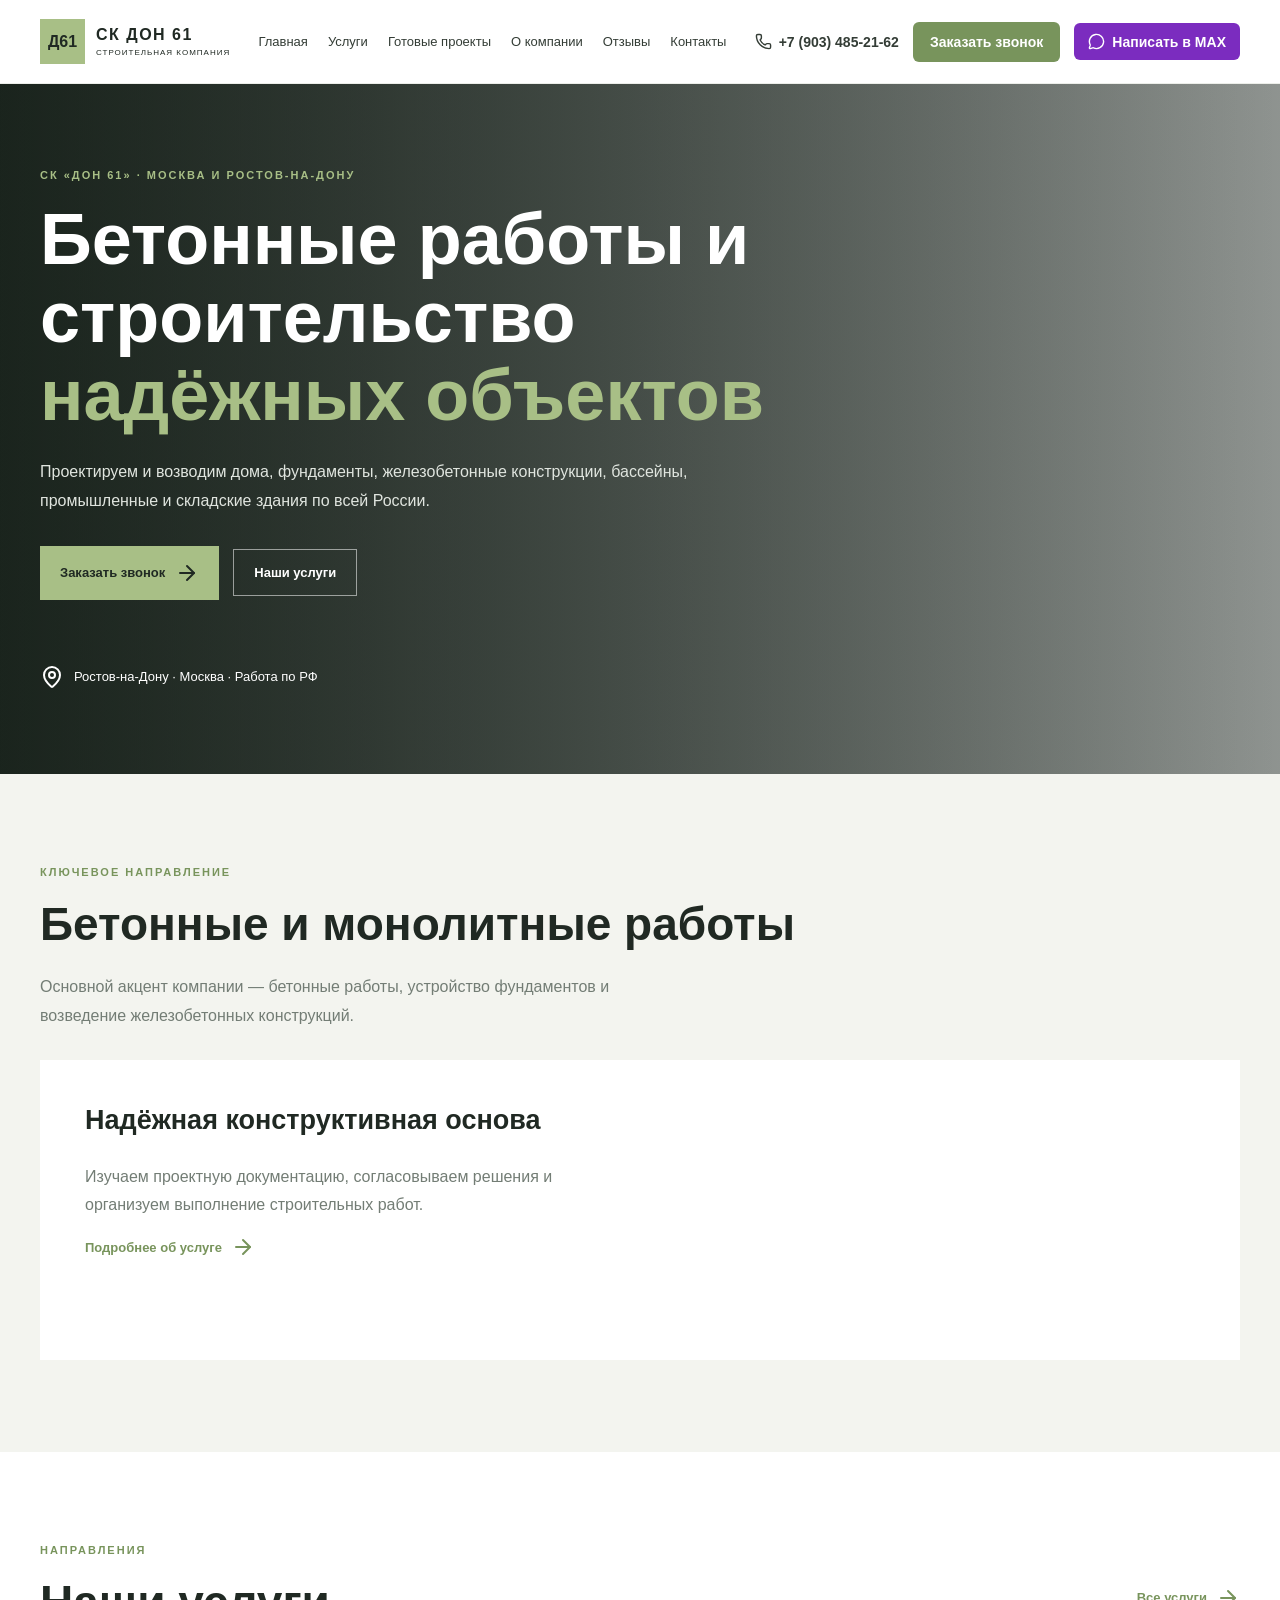
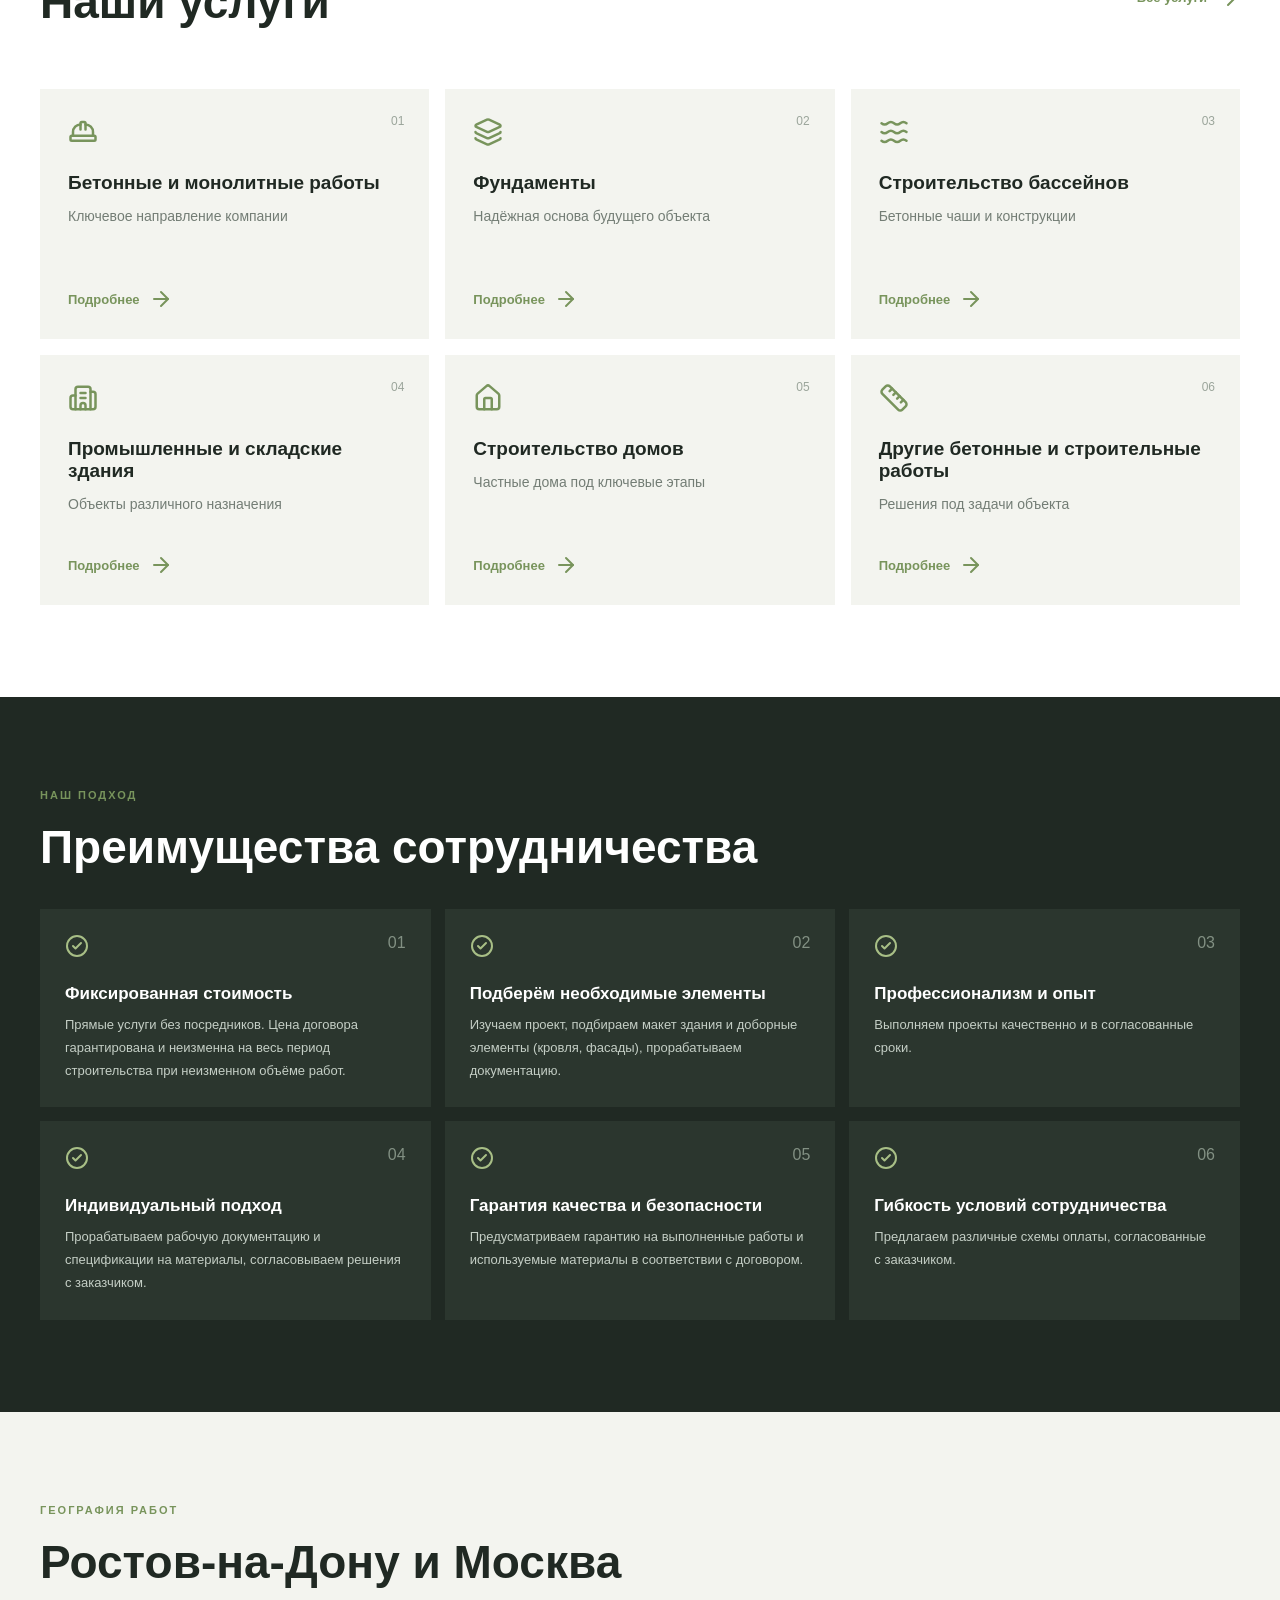
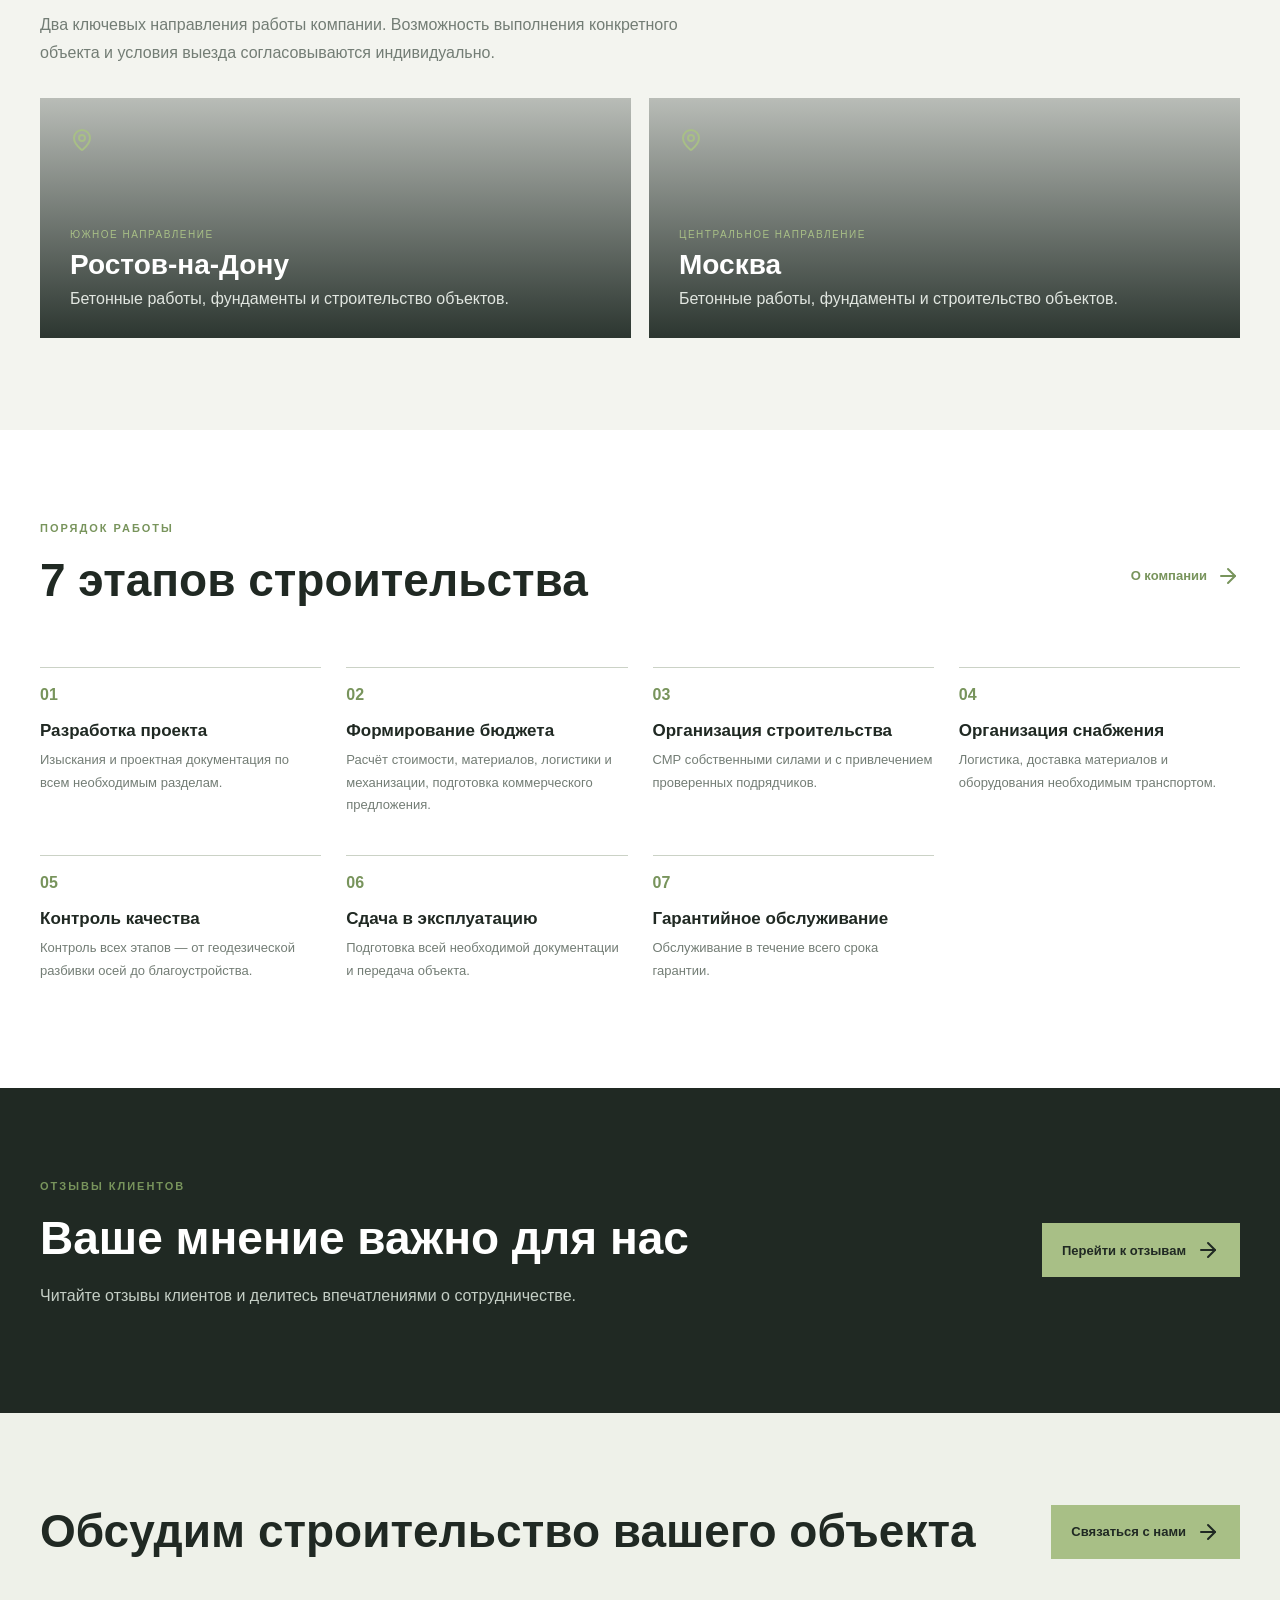
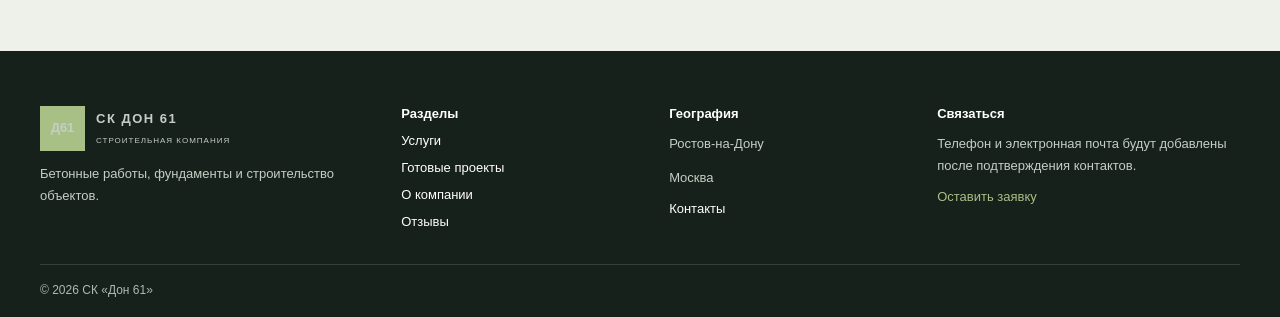
==== index.html @ b5d12e60 "index.html Commit changes" ====
<!DOCTYPE html><html lang="ru"><head><meta charSet="utf-8"/><meta name="viewport" content="width=device-width, initial-scale=1"/><link rel="stylesheet" href="/_next/static/chunks/1ob4vys-8_jrk.css" data-precedence="next"/><link rel="preload" as="script" fetchPriority="low" href="/_next/static/chunks/1x6obpmlu1_c2.js"/><script src="/_next/static/chunks/2r4s4h5xul1n-.js" async=""></script><script src="/_next/static/chunks/3wbm-994r45kr.js" async=""></script><script src="/_next/static/chunks/1kb4dcqdypxx7.js" async=""></script><script src="/_next/static/chunks/turbopack-3-ry682tkyiqk.js" async=""></script><script src="/_next/static/chunks/1j1d3-lr4b68n.js" async=""></script><script src="/_next/static/chunks/3-zj1wxy3ab3z.js" async=""></script><title>СК Дон 61 — бетонные и строительные работы</title><meta name="description" content="Бетонные и монолитные работы, фундаменты, бассейны, дома, промышленные и складские здания. Ростов-на-Дону и Москва."/><link rel="icon" href="/favicon.ico?favicon.117ezoe8m31dk.ico" sizes="48x48" type="image/x-icon"/><script src="/_next/static/chunks/0cz1d0mv5g_q7.js" noModule=""></script></head><body><div hidden=""><!--$--><!--/$--></div><header class="site-header"><div class="container header-inner"><a class="brand" href="/"><span class="brand-mark">Д61</span><span><b>СК ДОН 61</b><small>СТРОИТЕЛЬНАЯ КОМПАНИЯ</small></span></a><nav class="desktop-nav"><a href="/">Главная</a><a href="/services/">Услуги</a><a href="/portfolio/">Готовые проекты</a><a href="/about/">О компании</a><a href="/reviews/">Отзывы</a><a href="/contacts/">Контакты</a></nav><div class="header-actions"><a class="header-phone" href="tel:+79034852162"><svg xmlns="http://www.w3.org/2000/svg" width="17" height="17" viewBox="0 0 24 24" fill="none" stroke="currentColor" stroke-width="2" stroke-linecap="round" stroke-linejoin="round" class="lucide lucide-phone" aria-hidden="true"><path d="M13.832 16.568a1 1 0 0 0 1.213-.303l.355-.465A2 2 0 0 1 17 15h3a2 2 0 0 1 2 2v3a2 2 0 0 1-2 2A18 18 0 0 1 2 4a2 2 0 0 1 2-2h3a2 2 0 0 1 2 2v3a2 2 0 0 1-.8 1.6l-.468.351a1 1 0 0 0-.292 1.233 14 14 0 0 0 6.392 6.384"></path></svg>+7 (903) 485-21-62</a><button class="header-cta">Заказать звонок</button><a class="header-max" href="https://max.ru/" target="_blank" rel="noopener noreferrer"><svg xmlns="http://www.w3.org/2000/svg" width="17" height="17" viewBox="0 0 24 24" fill="none" stroke="currentColor" stroke-width="2" stroke-linecap="round" stroke-linejoin="round" class="lucide lucide-message-circle" aria-hidden="true"><path d="M2.992 16.342a2 2 0 0 1 .094 1.167l-1.065 3.29a1 1 0 0 0 1.236 1.168l3.413-.998a2 2 0 0 1 1.099.092 10 10 0 1 0-4.777-4.719"></path></svg>Написать в MAX</a></div><button class="mobile-toggle" aria-label="Меню"><svg xmlns="http://www.w3.org/2000/svg" width="24" height="24" viewBox="0 0 24 24" fill="none" stroke="currentColor" stroke-width="2" stroke-linecap="round" stroke-linejoin="round" class="lucide lucide-menu" aria-hidden="true"><path d="M4 5h16"></path><path d="M4 12h16"></path><path d="M4 19h16"></path></svg></button></div></header><main><section class="hero"><div class="hero-overlay"></div><div class="container hero-content"><span class="hero-kicker">СК «ДОН 61» · МОСКВА И РОСТОВ-НА-ДОНУ</span><h1>Бетонные работы и строительство <em>надёжных объектов</em></h1><p>Проектируем и возводим дома, фундаменты, железобетонные конструкции, бассейны, промышленные и складские здания по всей России.</p><div class="hero-actions"><a class="button button-primary" href="/contacts/">Заказать звонок <svg xmlns="http://www.w3.org/2000/svg" width="24" height="24" viewBox="0 0 24 24" fill="none" stroke="currentColor" stroke-width="2" stroke-linecap="round" stroke-linejoin="round" class="lucide lucide-arrow-right" aria-hidden="true"><path d="M5 12h14"></path><path d="m12 5 7 7-7 7"></path></svg></a><a class="button button-outline" href="/services/">Наши услуги</a></div><div class="hero-location"><svg xmlns="http://www.w3.org/2000/svg" width="24" height="24" viewBox="0 0 24 24" fill="none" stroke="currentColor" stroke-width="2" stroke-linecap="round" stroke-linejoin="round" class="lucide lucide-map-pin" aria-hidden="true"><path d="M20 10c0 4.993-5.539 10.193-7.399 11.799a1 1 0 0 1-1.202 0C9.539 20.193 4 14.993 4 10a8 8 0 0 1 16 0"></path><circle cx="12" cy="10" r="3"></circle></svg> Ростов-на-Дону · Москва · Работа по РФ</div></div></section><section class="section section-light"><div class="container"><span class="eyebrow">КЛЮЧЕВОЕ НАПРАВЛЕНИЕ</span><h2>Бетонные и монолитные работы</h2><p class="section-lead">Основной акцент компании — бетонные работы, устройство фундаментов и возведение железобетонных конструкций.</p><div class="feature-band"><div><h3>Надёжная конструктивная основа</h3><p>Изучаем проектную документацию, согласовываем решения и организуем выполнение строительных работ.</p><a class="text-link" href="/services/concrete/">Подробнее об услуге <svg xmlns="http://www.w3.org/2000/svg" width="24" height="24" viewBox="0 0 24 24" fill="none" stroke="currentColor" stroke-width="2" stroke-linecap="round" stroke-linejoin="round" class="lucide lucide-arrow-right" aria-hidden="true"><path d="M5 12h14"></path><path d="m12 5 7 7-7 7"></path></svg></a></div><div class="feature-photo" role="img" aria-label="Строительные бетонные работы"></div></div></div></section><section class="section"><div class="container"><div class="section-heading"><div><span class="eyebrow">НАПРАВЛЕНИЯ</span><h2>Наши услуги</h2></div><a class="text-link" href="/services/">Все услуги <svg xmlns="http://www.w3.org/2000/svg" width="24" height="24" viewBox="0 0 24 24" fill="none" stroke="currentColor" stroke-width="2" stroke-linecap="round" stroke-linejoin="round" class="lucide lucide-arrow-right" aria-hidden="true"><path d="M5 12h14"></path><path d="m12 5 7 7-7 7"></path></svg></a></div><div class="service-grid"><a class="service-tile" href="/services/concrete/"><span class="tile-index">0<!-- -->1</span><svg xmlns="http://www.w3.org/2000/svg" width="24" height="24" viewBox="0 0 24 24" fill="none" stroke="currentColor" stroke-width="2" stroke-linecap="round" stroke-linejoin="round" class="lucide lucide-hard-hat" aria-hidden="true"><path d="M10 10V5a1 1 0 0 1 1-1h2a1 1 0 0 1 1 1v5"></path><path d="M14 6a6 6 0 0 1 6 6v3"></path><path d="M4 15v-3a6 6 0 0 1 6-6"></path><rect x="2" y="15" width="20" height="4" rx="1"></rect></svg><h3>Бетонные и монолитные работы</h3><p>Ключевое направление компании</p><span class="tile-link">Подробнее <svg xmlns="http://www.w3.org/2000/svg" width="24" height="24" viewBox="0 0 24 24" fill="none" stroke="currentColor" stroke-width="2" stroke-linecap="round" stroke-linejoin="round" class="lucide lucide-arrow-right" aria-hidden="true"><path d="M5 12h14"></path><path d="m12 5 7 7-7 7"></path></svg></span></a><a class="service-tile" href="/services/foundations/"><span class="tile-index">0<!-- -->2</span><svg xmlns="http://www.w3.org/2000/svg" width="24" height="24" viewBox="0 0 24 24" fill="none" stroke="currentColor" stroke-width="2" stroke-linecap="round" stroke-linejoin="round" class="lucide lucide-layers lucide-layers-3" aria-hidden="true"><path d="M12.83 2.18a2 2 0 0 0-1.66 0L2.6 6.08a1 1 0 0 0 0 1.83l8.58 3.91a2 2 0 0 0 1.66 0l8.58-3.9a1 1 0 0 0 0-1.83z"></path><path d="M2 12a1 1 0 0 0 .58.91l8.6 3.91a2 2 0 0 0 1.65 0l8.58-3.9A1 1 0 0 0 22 12"></path><path d="M2 17a1 1 0 0 0 .58.91l8.6 3.91a2 2 0 0 0 1.65 0l8.58-3.9A1 1 0 0 0 22 17"></path></svg><h3>Фундаменты</h3><p>Надёжная основа будущего объекта</p><span class="tile-link">Подробнее <svg xmlns="http://www.w3.org/2000/svg" width="24" height="24" viewBox="0 0 24 24" fill="none" stroke="currentColor" stroke-width="2" stroke-linecap="round" stroke-linejoin="round" class="lucide lucide-arrow-right" aria-hidden="true"><path d="M5 12h14"></path><path d="m12 5 7 7-7 7"></path></svg></span></a><a class="service-tile" href="/services/pools/"><span class="tile-index">0<!-- -->3</span><svg xmlns="http://www.w3.org/2000/svg" width="24" height="24" viewBox="0 0 24 24" fill="none" stroke="currentColor" stroke-width="2" stroke-linecap="round" stroke-linejoin="round" class="lucide lucide-waves-horizontal lucide-waves" aria-hidden="true"><path d="M2 12q2.5 2 5 0t5 0 5 0 5 0"></path><path d="M2 19q2.5 2 5 0t5 0 5 0 5 0"></path><path d="M2 5q2.5 2 5 0t5 0 5 0 5 0"></path></svg><h3>Строительство бассейнов</h3><p>Бетонные чаши и конструкции</p><span class="tile-link">Подробнее <svg xmlns="http://www.w3.org/2000/svg" width="24" height="24" viewBox="0 0 24 24" fill="none" stroke="currentColor" stroke-width="2" stroke-linecap="round" stroke-linejoin="round" class="lucide lucide-arrow-right" aria-hidden="true"><path d="M5 12h14"></path><path d="m12 5 7 7-7 7"></path></svg></span></a><a class="service-tile" href="/services/industrial/"><span class="tile-index">0<!-- -->4</span><svg xmlns="http://www.w3.org/2000/svg" width="24" height="24" viewBox="0 0 24 24" fill="none" stroke="currentColor" stroke-width="2" stroke-linecap="round" stroke-linejoin="round" class="lucide lucide-building-complex lucide-building-2" aria-hidden="true"><path d="M10 12h4"></path><path d="M10 8h4"></path><path d="M14 21v-3a2 2 0 0 0-4 0v3"></path><path d="M6 10H4a2 2 0 0 0-2 2v7a2 2 0 0 0 2 2h16a2 2 0 0 0 2-2V9a2 2 0 0 0-2-2h-2"></path><path d="M6 21V5a2 2 0 0 1 2-2h8a2 2 0 0 1 2 2v16"></path></svg><h3>Промышленные и складские здания</h3><p>Объекты различного назначения</p><span class="tile-link">Подробнее <svg xmlns="http://www.w3.org/2000/svg" width="24" height="24" viewBox="0 0 24 24" fill="none" stroke="currentColor" stroke-width="2" stroke-linecap="round" stroke-linejoin="round" class="lucide lucide-arrow-right" aria-hidden="true"><path d="M5 12h14"></path><path d="m12 5 7 7-7 7"></path></svg></span></a><a class="service-tile" href="/services/houses/"><span class="tile-index">0<!-- -->5</span><svg xmlns="http://www.w3.org/2000/svg" width="24" height="24" viewBox="0 0 24 24" fill="none" stroke="currentColor" stroke-width="2" stroke-linecap="round" stroke-linejoin="round" class="lucide lucide-house lucide-home" aria-hidden="true"><path d="M15 21v-8a1 1 0 0 0-1-1h-4a1 1 0 0 0-1 1v8"></path><path d="M3 10a2 2 0 0 1 .709-1.528l7-6a2 2 0 0 1 2.582 0l7 6A2 2 0 0 1 21 10v9a2 2 0 0 1-2 2H5a2 2 0 0 1-2-2z"></path></svg><h3>Строительство домов</h3><p>Частные дома под ключевые этапы</p><span class="tile-link">Подробнее <svg xmlns="http://www.w3.org/2000/svg" width="24" height="24" viewBox="0 0 24 24" fill="none" stroke="currentColor" stroke-width="2" stroke-linecap="round" stroke-linejoin="round" class="lucide lucide-arrow-right" aria-hidden="true"><path d="M5 12h14"></path><path d="m12 5 7 7-7 7"></path></svg></span></a><a class="service-tile" href="/services/other/"><span class="tile-index">0<!-- -->6</span><svg xmlns="http://www.w3.org/2000/svg" width="24" height="24" viewBox="0 0 24 24" fill="none" stroke="currentColor" stroke-width="2" stroke-linecap="round" stroke-linejoin="round" class="lucide lucide-ruler" aria-hidden="true"><path d="M21.3 15.3a2.4 2.4 0 0 1 0 3.4l-2.6 2.6a2.4 2.4 0 0 1-3.4 0L2.7 8.7a2.41 2.41 0 0 1 0-3.4l2.6-2.6a2.41 2.41 0 0 1 3.4 0Z"></path><path d="m14.5 12.5 2-2"></path><path d="m11.5 9.5 2-2"></path><path d="m8.5 6.5 2-2"></path><path d="m17.5 15.5 2-2"></path></svg><h3>Другие бетонные и строительные работы</h3><p>Решения под задачи объекта</p><span class="tile-link">Подробнее <svg xmlns="http://www.w3.org/2000/svg" width="24" height="24" viewBox="0 0 24 24" fill="none" stroke="currentColor" stroke-width="2" stroke-linecap="round" stroke-linejoin="round" class="lucide lucide-arrow-right" aria-hidden="true"><path d="M5 12h14"></path><path d="m12 5 7 7-7 7"></path></svg></span></a></div></div></section><section class="section section-dark"><div class="container"><span class="eyebrow">НАШ ПОДХОД</span><h2>Преимущества сотрудничества</h2><div class="advantage-grid"><article class="advantage"><svg xmlns="http://www.w3.org/2000/svg" width="24" height="24" viewBox="0 0 24 24" fill="none" stroke="currentColor" stroke-width="2" stroke-linecap="round" stroke-linejoin="round" class="lucide lucide-circle-check lucide-check-circle-2" aria-hidden="true"><circle cx="12" cy="12" r="10"></circle><path d="m16 9-5.5 5.5L8 12"></path></svg><span>0<!-- -->1</span><h3>Фиксированная стоимость</h3><p>Прямые услуги без посредников. Цена договора гарантирована и неизменна на весь период строительства при неизменном объёме работ.</p></article><article class="advantage"><svg xmlns="http://www.w3.org/2000/svg" width="24" height="24" viewBox="0 0 24 24" fill="none" stroke="currentColor" stroke-width="2" stroke-linecap="round" stroke-linejoin="round" class="lucide lucide-circle-check lucide-check-circle-2" aria-hidden="true"><circle cx="12" cy="12" r="10"></circle><path d="m16 9-5.5 5.5L8 12"></path></svg><span>0<!-- -->2</span><h3>Подберём необходимые элементы</h3><p>Изучаем проект, подбираем макет здания и доборные элементы (кровля, фасады), прорабатываем документацию.</p></article><article class="advantage"><svg xmlns="http://www.w3.org/2000/svg" width="24" height="24" viewBox="0 0 24 24" fill="none" stroke="currentColor" stroke-width="2" stroke-linecap="round" stroke-linejoin="round" class="lucide lucide-circle-check lucide-check-circle-2" aria-hidden="true"><circle cx="12" cy="12" r="10"></circle><path d="m16 9-5.5 5.5L8 12"></path></svg><span>0<!-- -->3</span><h3>Профессионализм и опыт</h3><p>Выполняем проекты качественно и в согласованные сроки.</p></article><article class="advantage"><svg xmlns="http://www.w3.org/2000/svg" width="24" height="24" viewBox="0 0 24 24" fill="none" stroke="currentColor" stroke-width="2" stroke-linecap="round" stroke-linejoin="round" class="lucide lucide-circle-check lucide-check-circle-2" aria-hidden="true"><circle cx="12" cy="12" r="10"></circle><path d="m16 9-5.5 5.5L8 12"></path></svg><span>0<!-- -->4</span><h3>Индивидуальный подход</h3><p>Прорабатываем рабочую документацию и спецификации на материалы, согласовываем решения с заказчиком.</p></article><article class="advantage"><svg xmlns="http://www.w3.org/2000/svg" width="24" height="24" viewBox="0 0 24 24" fill="none" stroke="currentColor" stroke-width="2" stroke-linecap="round" stroke-linejoin="round" class="lucide lucide-circle-check lucide-check-circle-2" aria-hidden="true"><circle cx="12" cy="12" r="10"></circle><path d="m16 9-5.5 5.5L8 12"></path></svg><span>0<!-- -->5</span><h3>Гарантия качества и безопасности</h3><p>Предусматриваем гарантию на выполненные работы и используемые материалы в соответствии с договором.</p></article><article class="advantage"><svg xmlns="http://www.w3.org/2000/svg" width="24" height="24" viewBox="0 0 24 24" fill="none" stroke="currentColor" stroke-width="2" stroke-linecap="round" stroke-linejoin="round" class="lucide lucide-circle-check lucide-check-circle-2" aria-hidden="true"><circle cx="12" cy="12" r="10"></circle><path d="m16 9-5.5 5.5L8 12"></path></svg><span>0<!-- -->6</span><h3>Гибкость условий сотрудничества</h3><p>Предлагаем различные схемы оплаты, согласованные с заказчиком.</p></article></div></div></section><section class="section section-light"><div class="container"><span class="eyebrow">ГЕОГРАФИЯ РАБОТ</span><h2>Ростов-на-Дону и Москва</h2><p class="section-lead">Два ключевых направления работы компании. Возможность выполнения конкретного объекта и условия выезда согласовываются индивидуально.</p><div class="city-grid"><article class="city-panel city-rostov"><svg xmlns="http://www.w3.org/2000/svg" width="24" height="24" viewBox="0 0 24 24" fill="none" stroke="currentColor" stroke-width="2" stroke-linecap="round" stroke-linejoin="round" class="lucide lucide-map-pin" aria-hidden="true"><path d="M20 10c0 4.993-5.539 10.193-7.399 11.799a1 1 0 0 1-1.202 0C9.539 20.193 4 14.993 4 10a8 8 0 0 1 16 0"></path><circle cx="12" cy="10" r="3"></circle></svg><span>ЮЖНОЕ НАПРАВЛЕНИЕ</span><h3>Ростов-на-Дону</h3><p>Бетонные работы, фундаменты и строительство объектов.</p></article><article class="city-panel city-moscow"><svg xmlns="http://www.w3.org/2000/svg" width="24" height="24" viewBox="0 0 24 24" fill="none" stroke="currentColor" stroke-width="2" stroke-linecap="round" stroke-linejoin="round" class="lucide lucide-map-pin" aria-hidden="true"><path d="M20 10c0 4.993-5.539 10.193-7.399 11.799a1 1 0 0 1-1.202 0C9.539 20.193 4 14.993 4 10a8 8 0 0 1 16 0"></path><circle cx="12" cy="10" r="3"></circle></svg><span>ЦЕНТРАЛЬНОЕ НАПРАВЛЕНИЕ</span><h3>Москва</h3><p>Бетонные работы, фундаменты и строительство объектов.</p></article></div></div></section><section class="section"><div class="container"><div class="section-heading"><div><span class="eyebrow">ПОРЯДОК РАБОТЫ</span><h2>7 этапов строительства</h2></div><a class="text-link" href="/about/">О компании <svg xmlns="http://www.w3.org/2000/svg" width="24" height="24" viewBox="0 0 24 24" fill="none" stroke="currentColor" stroke-width="2" stroke-linecap="round" stroke-linejoin="round" class="lucide lucide-arrow-right" aria-hidden="true"><path d="M5 12h14"></path><path d="m12 5 7 7-7 7"></path></svg></a></div><div class="stage-grid"><article class="stage"><span>01</span><h3>Разработка проекта</h3><p>Изыскания и проектная документация по всем необходимым разделам.</p></article><article class="stage"><span>02</span><h3>Формирование бюджета</h3><p>Расчёт стоимости, материалов, логистики и механизации, подготовка коммерческого предложения.</p></article><article class="stage"><span>03</span><h3>Организация строительства</h3><p>СМР собственными силами и с привлечением проверенных подрядчиков.</p></article><article class="stage"><span>04</span><h3>Организация снабжения</h3><p>Логистика, доставка материалов и оборудования необходимым транспортом.</p></article><article class="stage"><span>05</span><h3>Контроль качества</h3><p>Контроль всех этапов — от геодезической разбивки осей до благоустройства.</p></article><article class="stage"><span>06</span><h3>Сдача в эксплуатацию</h3><p>Подготовка всей необходимой документации и передача объекта.</p></article><article class="stage"><span>07</span><h3>Гарантийное обслуживание</h3><p>Обслуживание в течение всего срока гарантии.</p></article></div></div></section><section class="section section-dark"><div class="container review-callout"><div><span class="eyebrow">ОТЗЫВЫ КЛИЕНТОВ</span><h2>Ваше мнение важно для нас</h2><p>Читайте отзывы клиентов и делитесь впечатлениями о сотрудничестве.</p></div><a class="button button-primary" href="/reviews/">Перейти к отзывам <svg xmlns="http://www.w3.org/2000/svg" width="24" height="24" viewBox="0 0 24 24" fill="none" stroke="currentColor" stroke-width="2" stroke-linecap="round" stroke-linejoin="round" class="lucide lucide-arrow-right" aria-hidden="true"><path d="M5 12h14"></path><path d="m12 5 7 7-7 7"></path></svg></a></div></section><section class="section contact-strip"><div class="container contact-strip-inner"><h2>Обсудим строительство вашего объекта</h2><a class="button button-primary" href="/contacts/">Связаться с нами <svg xmlns="http://www.w3.org/2000/svg" width="24" height="24" viewBox="0 0 24 24" fill="none" stroke="currentColor" stroke-width="2" stroke-linecap="round" stroke-linejoin="round" class="lucide lucide-arrow-right" aria-hidden="true"><path d="M5 12h14"></path><path d="m12 5 7 7-7 7"></path></svg></a></div></section><!--$--><!--/$--></main><footer class="site-footer"><div class="container footer-grid"><div><a class="brand footer-brand" href="/"><span class="brand-mark">Д61</span><span><b>СК ДОН 61</b><small>СТРОИТЕЛЬНАЯ КОМПАНИЯ</small></span></a><p>Бетонные работы, фундаменты и строительство объектов.</p></div><div><b>Разделы</b><a href="/services/">Услуги</a><a href="/portfolio/">Готовые проекты</a><a href="/about/">О компании</a><a href="/reviews/">Отзывы</a></div><div><b>География</b><span>Ростов-на-Дону</span><span>Москва</span><a href="/contacts/">Контакты</a></div><div><b>Связаться</b><span>Телефон и электронная почта будут добавлены после подтверждения контактов.</span><a class="footer-cta" href="/contacts/">Оставить заявку</a></div></div><div class="container footer-bottom">© <!-- -->2026<!-- --> СК «Дон 61»</div></footer><script id="_R_">(globalThis["TURBOPACK"] || (globalThis["TURBOPACK"] = [])).push({"otherChunks":["static/chunks/1x6obpmlu1_c2.js","static/chunks/2r4s4h5xul1n-.js","static/chunks/3wbm-994r45kr.js","static/chunks/1kb4dcqdypxx7.js"],"runtimeModuleIds":[94553]});</script><script src="/_next/static/chunks/1x6obpmlu1_c2.js" async=""></script><script>(self.__next_f=self.__next_f||[]).push([0])</script><script>self.__next_f.push([1,"1:\"$Sreact.fragment\"\n2:\"/_next/static/chunks/1j1d3-lr4b68n.js\"\n3:\"/_next/static/chunks/3-zj1wxy3ab3z.js\"\n4:I[53195,[\"$2\",\"$3\"],\"default\"]\n5:I[39756,[\"$2\",\"$3\"],\"default\"]\n6:I[37457,[\"$2\",\"$3\"],\"default\"]\n7:I[22016,[\"$2\",\"$3\"],\"\"]\n9:I[5014,[\"$2\",\"$3\"],\"default\"]\n15:\"ViewportBoundary\"\n16:I[97367,[\"$2\",\"$3\"],\"$15\"]\n18:\"MetadataBoundary\"\n19:I[97367,[\"$2\",\"$3\"],\"$18\"]\n1a:\"$Sreact.suspense\"\n1c:I[68027,[\"$2\",\"$3\"],\"default\",1]\n:HL[\"/_next/static/chunks/1ob4vys-8_jrk.css\",\"style\"]\n"])</script><script>self.__next_f.push([1,"8:[[\"children\",{\"s\":\"__PAGE__\",\"h\":512,\"d\":{\"r\":[\"$\",\"$1\",\"c\",{\"children\":[[[\"$\",\"section\",null,{\"className\":\"hero\",\"children\":[[\"$\",\"div\",null,{\"className\":\"hero-overlay\"}],[\"$\",\"div\",null,{\"className\":\"container hero-content\",\"children\":[[\"$\",\"span\",null,{\"className\":\"hero-kicker\",\"children\":\"СК «ДОН 61» · МОСКВА И РОСТОВ-НА-ДОНУ\"}],[\"$\",\"h1\",null,{\"children\":[\"Бетонные работы и строительство \",[\"$\",\"em\",null,{\"children\":\"надёжных объектов\"}]]}],[\"$\",\"p\",null,{\"children\":\"Проектируем и возводим дома, фундаменты, железобетонные конструкции, бассейны, промышленные и складские здания по всей России.\"}],[\"$\",\"div\",null,{\"className\":\"hero-actions\",\"children\":[[\"$\",\"$L7\",null,{\"className\":\"button button-primary\",\"href\":\"/contacts\",\"children\":[\"Заказать звонок \",[\"$\",\"$L9\",null,{\"ref\":\"$undefined\",\"icon\":{\"name\":\"arrow-right\",\"size\":24,\"node\":[[\"path\",{\"d\":\"M5 12h14\",\"key\":\"1ays0h\"}],[\"path\",{\"d\":\"m12 5 7 7-7 7\",\"key\":\"xquz4c\"}]]},\"className\":\"$undefined\"}]]}],[\"$\",\"$L7\",null,{\"className\":\"button button-outline\",\"href\":\"/services\",\"children\":\"Наши услуги\"}]]}],[\"$\",\"div\",null,{\"className\":\"hero-location\",\"children\":[[\"$\",\"$L9\",null,{\"ref\":\"$undefined\",\"icon\":{\"name\":\"map-pin\",\"size\":24,\"node\":[[\"path\",{\"d\":\"M20 10c0 4.993-5.539 10.193-7.399 11.799a1 1 0 0 1-1.202 0C9.539 20.193 4 14.993 4 10a8 8 0 0 1 16 0\",\"key\":\"1r0f0z\"}],[\"circle\",{\"cx\":\"12\",\"cy\":\"10\",\"r\":\"3\",\"key\":\"ilqhr7\"}]]},\"className\":\"$undefined\"}],\" Ростов-на-Дону · Москва · Работа по РФ\"]}]]}]]}],[\"$\",\"section\",null,{\"className\":\"section section-light\",\"children\":[\"$\",\"div\",null,{\"className\":\"container\",\"children\":[\"$La\",\"$Lb\",\"$Lc\",\"$Ld\"]}]}],\"$Le\",\"$Lf\",\"$L10\",\"$L11\",\"$L12\",\"$L13\"],null,\"$L14\"]}],\"p\":false,\"v\":null}}]]\n"])</script><script>self.__next_f.push([1,"0:{\"P\":null,\"c\":[\"\",\"\"],\"q\":\"\",\"i\":false,\"t\":{\"t\":{\"s\":\"\",\"h\":528,\"d\":{\"r\":[\"$\",\"$1\",\"c\",{\"children\":[[[\"$\",\"link\",\"0\",{\"rel\":\"stylesheet\",\"href\":\"/_next/static/chunks/1ob4vys-8_jrk.css\",\"precedence\":\"next\",\"crossOrigin\":\"$undefined\",\"nonce\":\"$undefined\"}],[\"$\",\"script\",\"script-0\",{\"src\":\"/_next/static/chunks/1j1d3-lr4b68n.js\",\"async\":true,\"nonce\":\"$undefined\"}],[\"$\",\"script\",\"script-1\",{\"src\":\"/_next/static/chunks/3-zj1wxy3ab3z.js\",\"async\":true,\"nonce\":\"$undefined\"}]],[\"$\",\"html\",null,{\"lang\":\"ru\",\"children\":[\"$\",\"body\",null,{\"children\":[[\"$\",\"$L4\",null,{}],[\"$\",\"main\",null,{\"children\":[\"$\",\"$L5\",null,{\"parallelRouterKey\":\"children\",\"error\":\"$undefined\",\"errorStyles\":\"$undefined\",\"errorScripts\":\"$undefined\",\"template\":[\"$\",\"$L6\",null,{}],\"templateStyles\":\"$undefined\",\"templateScripts\":\"$undefined\",\"notFound\":[[[\"$\",\"title\",null,{\"children\":\"404: This page could not be found.\"}],[\"$\",\"div\",null,{\"style\":{\"fontFamily\":\"system-ui,\\\"Segoe UI\\\",Roboto,Helvetica,Arial,sans-serif,\\\"Apple Color Emoji\\\",\\\"Segoe UI Emoji\\\"\",\"height\":\"100vh\",\"textAlign\":\"center\",\"display\":\"flex\",\"flexDirection\":\"column\",\"alignItems\":\"center\",\"justifyContent\":\"center\"},\"children\":[\"$\",\"div\",null,{\"children\":[[\"$\",\"style\",null,{\"dangerouslySetInnerHTML\":{\"__html\":\"body{color:#000;background:#fff;margin:0}.next-error-h1{border-right:1px solid rgba(0,0,0,.3)}@media (prefers-color-scheme:dark){body{color:#fff;background:#000}.next-error-h1{border-right:1px solid rgba(255,255,255,.3)}}\"}}],[\"$\",\"h1\",null,{\"className\":\"next-error-h1\",\"style\":{\"display\":\"inline-block\",\"margin\":\"0 20px 0 0\",\"padding\":\"0 23px 0 0\",\"fontSize\":24,\"fontWeight\":500,\"verticalAlign\":\"top\",\"lineHeight\":\"49px\"},\"children\":404}],[\"$\",\"div\",null,{\"style\":{\"display\":\"inline-block\"},\"children\":[\"$\",\"h2\",null,{\"style\":{\"fontSize\":14,\"fontWeight\":400,\"lineHeight\":\"49px\",\"margin\":0},\"children\":\"This page could not be found.\"}]}]]}]}]],[]],\"forbidden\":\"$undefined\",\"unauthorized\":\"$undefined\"}]}],[\"$\",\"footer\",null,{\"className\":\"site-footer\",\"children\":[[\"$\",\"div\",null,{\"className\":\"container footer-grid\",\"children\":[[\"$\",\"div\",null,{\"children\":[[\"$\",\"$L7\",null,{\"href\":\"/\",\"className\":\"brand footer-brand\",\"children\":[[\"$\",\"span\",null,{\"className\":\"brand-mark\",\"children\":\"Д61\"}],[\"$\",\"span\",null,{\"children\":[[\"$\",\"b\",null,{\"children\":\"СК ДОН 61\"}],[\"$\",\"small\",null,{\"children\":\"СТРОИТЕЛЬНАЯ КОМПАНИЯ\"}]]}]]}],[\"$\",\"p\",null,{\"children\":\"Бетонные работы, фундаменты и строительство объектов.\"}]]}],[\"$\",\"div\",null,{\"children\":[[\"$\",\"b\",null,{\"children\":\"Разделы\"}],[\"$\",\"$L7\",null,{\"href\":\"/services\",\"children\":\"Услуги\"}],[\"$\",\"$L7\",null,{\"href\":\"/portfolio\",\"children\":\"Готовые проекты\"}],[\"$\",\"$L7\",null,{\"href\":\"/about\",\"children\":\"О компании\"}],[\"$\",\"$L7\",null,{\"href\":\"/reviews\",\"children\":\"Отзывы\"}]]}],[\"$\",\"div\",null,{\"children\":[[\"$\",\"b\",null,{\"children\":\"География\"}],[\"$\",\"span\",null,{\"children\":\"Ростов-на-Дону\"}],[\"$\",\"span\",null,{\"children\":\"Москва\"}],[\"$\",\"$L7\",null,{\"href\":\"/contacts\",\"children\":\"Контакты\"}]]}],[\"$\",\"div\",null,{\"children\":[[\"$\",\"b\",null,{\"children\":\"Связаться\"}],[\"$\",\"span\",null,{\"children\":\"Телефон и электронная почта будут добавлены после подтверждения контактов.\"}],[\"$\",\"$L7\",null,{\"href\":\"/contacts\",\"className\":\"footer-cta\",\"children\":\"Оставить заявку\"}]]}]]}],[\"$\",\"div\",null,{\"className\":\"container footer-bottom\",\"children\":[\"© \",2026,\" СК «Дон 61»\"]}]]}]]}]}]]}],\"p\":false,\"v\":null},\"c\":\"$Q8\"},\"h\":{\"r\":[\"$\",\"$1\",\"h\",{\"children\":[null,[\"$\",\"$L16\",null,{\"children\":\"$L17\"}],[\"$\",\"$L19\",null,{\"children\":[[\"$\",\"div\",null,{\"hidden\":true,\"children\":[\"$\",\"$1a\",null,{\"name\":\"Next.Metadata\",\"children\":\"$L1b\"}]}],null]}],null]}],\"p\":false,\"v\":null}},\"m\":\"$undefined\",\"G\":[\"$1c\",[[\"$\",\"link\",\"0\",{\"rel\":\"stylesheet\",\"href\":\"/_next/static/chunks/1ob4vys-8_jrk.css\",\"precedence\":\"next\",\"crossOrigin\":\"$undefined\",\"nonce\":\"$undefined\"}]]],\"S\":true,\"r\":\"$undefined\",\"s\":\"$undefined\",\"a\":\"$undefined\",\"l\":\"$undefined\",\"p\":\"$undefined\",\"d\":\"$undefined\",\"b\":\"K-Sfc4OJRchwxXbPFuNfM\"}\n"])</script><script>self.__next_f.push([1,"20:I[97367,[\"$2\",\"$3\"],\"OutletBoundary\"]\na:[\"$\",\"span\",null,{\"className\":\"eyebrow\",\"children\":\"КЛЮЧЕВОЕ НАПРАВЛЕНИЕ\"}]\nb:[\"$\",\"h2\",null,{\"children\":\"Бетонные и монолитные работы\"}]\nc:[\"$\",\"p\",null,{\"className\":\"section-lead\",\"children\":\"Основной акцент компании — бетонные работы, устройство фундаментов и возведение железобетонных конструкций.\"}]\nd:[\"$\",\"div\",null,{\"className\":\"feature-band\",\"children\":[[\"$\",\"div\",null,{\"children\":[[\"$\",\"h3\",null,{\"children\":\"Надёжная конструктивная основа\"}],[\"$\",\"p\",null,{\"children\":\"Изучаем проектную документацию, согласовываем решения и организуем выполнение строительных работ.\"}],[\"$\",\"$L7\",null,{\"href\":\"/services/concrete\",\"className\":\"text-link\",\"children\":[\"Подробнее об услуге \",[\"$\",\"$L9\",null,{\"ref\":\"$undefined\",\"icon\":\"$8:0:1:d:r:props:children:0:0:props:children:1:props:children:3:props:children:0:props:children:1:props:icon\",\"className\":\"$undefined\"}]]}]]}],[\"$\",\"div\",null,{\"className\":\"feature-photo\",\"role\":\"img\",\"aria-label\":\"Строительные бетонные работы\"}]]}]\n"])</script><script>self.__next_f.push([1,"e:[\"$\",\"section\",null,{\"className\":\"section\",\"children\":[\"$\",\"div\",null,{\"className\":\"container\",\"children\":[[\"$\",\"div\",null,{\"className\":\"section-heading\",\"children\":[[\"$\",\"div\",null,{\"children\":[[\"$\",\"span\",null,{\"className\":\"eyebrow\",\"children\":\"НАПРАВЛЕНИЯ\"}],[\"$\",\"h2\",null,{\"children\":\"Наши услуги\"}]]}],[\"$\",\"$L7\",null,{\"href\":\"/services\",\"className\":\"text-link\",\"children\":[\"Все услуги \",[\"$\",\"$L9\",null,{\"ref\":\"$undefined\",\"icon\":\"$8:0:1:d:r:props:children:0:0:props:children:1:props:children:3:props:children:0:props:children:1:props:icon\",\"className\":\"$undefined\"}]]}]]}],[\"$\",\"div\",null,{\"className\":\"service-grid\",\"children\":[[\"$\",\"$L7\",\"concrete\",{\"className\":\"service-tile\",\"href\":\"/services/concrete\",\"children\":[[\"$\",\"span\",null,{\"className\":\"tile-index\",\"children\":[\"0\",1]}],[\"$\",\"$L9\",null,{\"ref\":\"$undefined\",\"icon\":{\"name\":\"hard-hat\",\"size\":24,\"node\":[[\"path\",{\"d\":\"M10 10V5a1 1 0 0 1 1-1h2a1 1 0 0 1 1 1v5\",\"key\":\"1p9q5i\"}],[\"path\",{\"d\":\"M14 6a6 6 0 0 1 6 6v3\",\"key\":\"1hnv84\"}],[\"path\",{\"d\":\"M4 15v-3a6 6 0 0 1 6-6\",\"key\":\"9ciidu\"}],[\"rect\",{\"x\":\"2\",\"y\":\"15\",\"width\":\"20\",\"height\":\"4\",\"rx\":\"1\",\"key\":\"g3x8cw\"}]]},\"className\":\"$undefined\"}],[\"$\",\"h3\",null,{\"children\":\"Бетонные и монолитные работы\"}],[\"$\",\"p\",null,{\"children\":\"Ключевое направление компании\"}],[\"$\",\"span\",null,{\"className\":\"tile-link\",\"children\":[\"Подробнее \",[\"$\",\"$L9\",null,{\"ref\":\"$undefined\",\"icon\":\"$8:0:1:d:r:props:children:0:0:props:children:1:props:children:3:props:children:0:props:children:1:props:icon\",\"className\":\"$undefined\"}]]}]]}],[\"$\",\"$L7\",\"foundations\",{\"className\":\"service-tile\",\"href\":\"/services/foundations\",\"children\":[[\"$\",\"span\",null,{\"className\":\"tile-index\",\"children\":[\"0\",2]}],[\"$\",\"$L9\",null,{\"ref\":\"$undefined\",\"icon\":{\"name\":\"layers\",\"size\":24,\"node\":[[\"path\",{\"d\":\"M12.83 2.18a2 2 0 0 0-1.66 0L2.6 6.08a1 1 0 0 0 0 1.83l8.58 3.91a2 2 0 0 0 1.66 0l8.58-3.9a1 1 0 0 0 0-1.83z\",\"key\":\"zw3jo\"}],[\"path\",{\"d\":\"M2 12a1 1 0 0 0 .58.91l8.6 3.91a2 2 0 0 0 1.65 0l8.58-3.9A1 1 0 0 0 22 12\",\"key\":\"1wduqc\"}],[\"path\",{\"d\":\"M2 17a1 1 0 0 0 .58.91l8.6 3.91a2 2 0 0 0 1.65 0l8.58-3.9A1 1 0 0 0 22 17\",\"key\":\"kqbvx6\"}]],\"aliases\":[\"layers-3\"]},\"className\":\"$undefined\"}],[\"$\",\"h3\",null,{\"children\":\"Фундаменты\"}],[\"$\",\"p\",null,{\"children\":\"Надёжная основа будущего объекта\"}],[\"$\",\"span\",null,{\"className\":\"tile-link\",\"children\":[\"Подробнее \",[\"$\",\"$L9\",null,{\"ref\":\"$undefined\",\"icon\":\"$8:0:1:d:r:props:children:0:0:props:children:1:props:children:3:props:children:0:props:children:1:props:icon\",\"className\":\"$undefined\"}]]}]]}],[\"$\",\"$L7\",\"pools\",{\"className\":\"service-tile\",\"href\":\"/services/pools\",\"children\":[[\"$\",\"span\",null,{\"className\":\"tile-index\",\"children\":[\"0\",3]}],[\"$\",\"$L9\",null,{\"ref\":\"$undefined\",\"icon\":{\"name\":\"waves-horizontal\",\"size\":24,\"node\":[[\"path\",{\"d\":\"M2 12q2.5 2 5 0t5 0 5 0 5 0\",\"key\":\"8ddzzs\"}],[\"path\",{\"d\":\"M2 19q2.5 2 5 0t5 0 5 0 5 0\",\"key\":\"1wj4st\"}],[\"path\",{\"d\":\"M2 5q2.5 2 5 0t5 0 5 0 5 0\",\"key\":\"69x50u\"}]],\"aliases\":[\"waves\"]},\"className\":\"$undefined\"}],[\"$\",\"h3\",null,{\"children\":\"Строительство бассейнов\"}],[\"$\",\"p\",null,{\"children\":\"Бетонные чаши и конструкции\"}],[\"$\",\"span\",null,{\"className\":\"tile-link\",\"children\":[\"Подробнее \",[\"$\",\"$L9\",null,{\"ref\":\"$undefined\",\"icon\":\"$8:0:1:d:r:props:children:0:0:props:children:1:props:children:3:props:children:0:props:children:1:props:icon\",\"className\":\"$undefined\"}]]}]]}],[\"$\",\"$L7\",\"industrial\",{\"className\":\"service-tile\",\"href\":\"/services/industrial\",\"children\":[[\"$\",\"span\",null,{\"className\":\"tile-index\",\"children\":[\"0\",4]}],[\"$\",\"$L9\",null,{\"ref\":\"$undefined\",\"icon\":{\"name\":\"building-complex\",\"size\":24,\"node\":[[\"path\",{\"d\":\"M10 12h4\",\"key\":\"a56b0p\"}],[\"path\",{\"d\":\"M10 8h4\",\"key\":\"1sr2af\"}],[\"path\",{\"d\":\"M14 21v-3a2 2 0 0 0-4 0v3\",\"key\":\"1rgiei\"}],[\"path\",{\"d\":\"M6 10H4a2 2 0 0 0-2 2v7a2 2 0 0 0 2 2h16a2 2 0 0 0 2-2V9a2 2 0 0 0-2-2h-2\",\"key\":\"secmi2\"}],[\"path\",{\"d\":\"M6 21V5a2 2 0 0 1 2-2h8a2 2 0 0 1 2 2v16\",\"key\":\"16ra0t\"}]],\"aliases\":[\"building-2\"]},\"className\":\"$undefined\"}],[\"$\",\"h3\",null,{\"children\":\"Промышленные и складские здания\"}],[\"$\",\"p\",null,{\"children\":\"Объекты различного назначения\"}],[\"$\",\"span\",null,{\"className\":\"tile-link\",\"children\":[\"Подробнее \",[\"$\",\"$L9\",null,{\"ref\":\"$undefined\",\"icon\":\"$8:0:1:d:r:props:children:0:0:props:children:1:props:children:3:props:children:0:props:children:1:props:icon\",\"className\":\"$undefined\"}]]}]]}],[\"$\",\"$L7\",\"houses\",{\"className\":\"service-tile\",\"href\":\"/services/houses\",\"children\":[[\"$\",\"span\",null,{\"className\":\"tile-index\",\"children\":[\"0\",5]}],[\"$\",\"$L9\",null,{\"ref\":\"$undefined\",\"icon\":{\"name\":\"house\",\"size\":24,\"node\":[[\"path\",{\"d\":\"M15 21v-8a1 1 0 0 0-1-1h-4a1 1 0 0 0-1 1v8\",\"key\":\"5wwlr5\"}],[\"path\",{\"d\":\"M3 10a2 2 0 0 1 .709-1.528l7-6a2 2 0 0 1 2.582 0l7 6A2 2 0 0 1 21 10v9a2 2 0 0 1-2 2H5a2 2 0 0 1-2-2z\",\"key\":\"r6nss1\"}]],\"aliases\":[\"home\"]},\"className\":\"$undefined\"}],[\"$\",\"h3\",null,{\"children\":\"Строительство домов\"}],[\"$\",\"p\",null,{\"children\":\"Частные дома под ключевые этапы\"}],[\"$\",\"span\",null,{\"className\":\"tile-link\",\"children\":[\"Подробнее \",[\"$\",\"$L9\",null,{\"ref\":\"$undefined\",\"icon\":\"$8:0:1:d:r:props:children:0:0:props:children:1:props:children:3:props:children:0:props:children:1:props:icon\",\"className\":\"$undefined\"}]]}]]}],[\"$\",\"$L7\",\"other\",{\"className\":\"service-tile\",\"href\":\"/services/other\",\"children\":[[\"$\",\"span\",null,{\"className\":\"tile-index\",\"children\":[\"0\",6]}],[\"$\",\"$L9\",null,{\"ref\":\"$undefined\",\"icon\":{\"name\":\"ruler\",\"size\":24,\"node\":[[\"path\",{\"d\":\"M21.3 15.3a2.4 2.4 0 0 1 0 3.4l-2.6 2.6a2.4 2.4 0 0 1-3.4 0L2.7 8.7a2.41 2.41 0 0 1 0-3.4l2.6-2.6a2.41 2.41 0 0 1 3.4 0Z\",\"key\":\"icamh8\"}],[\"path\",{\"d\":\"m14.5 12.5 2-2\",\"key\":\"inckbg\"}],[\"path\",{\"d\":\"m11.5 9.5 2-2\",\"key\":\"fmmyf7\"}],[\"path\",{\"d\":\"m8.5 6.5 2-2\",\"key\":\"vc6u1g\"}],[\"path\",{\"d\":\"m17.5 15.5 2-2\",\"key\":\"wo5hmg\"}]]},\"className\":\"$undefined\"}],\"$L1d\",\"$L1e\",\"$L1f\"]}]]}]]}]}]\n"])</script><script>self.__next_f.push([1,"f:[\"$\",\"section\",null,{\"className\":\"section section-dark\",\"children\":[\"$\",\"div\",null,{\"className\":\"container\",\"children\":[[\"$\",\"span\",null,{\"className\":\"eyebrow\",\"children\":\"НАШ ПОДХОД\"}],[\"$\",\"h2\",null,{\"children\":\"Преимущества сотрудничества\"}],[\"$\",\"div\",null,{\"className\":\"advantage-grid\",\"children\":[[\"$\",\"article\",\"Фиксированная стоимость\",{\"className\":\"advantage\",\"children\":[[\"$\",\"$L9\",null,{\"ref\":\"$undefined\",\"icon\":{\"name\":\"circle-check\",\"size\":24,\"node\":[[\"circle\",{\"cx\":\"12\",\"cy\":\"12\",\"r\":\"10\",\"key\":\"1mglay\"}],[\"path\",{\"d\":\"m16 9-5.5 5.5L8 12\",\"key\":\"xofnsj\"}]],\"aliases\":[\"check-circle-2\"]},\"className\":\"$undefined\"}],[\"$\",\"span\",null,{\"children\":[\"0\",1]}],[\"$\",\"h3\",null,{\"children\":\"Фиксированная стоимость\"}],[\"$\",\"p\",null,{\"children\":\"Прямые услуги без посредников. Цена договора гарантирована и неизменна на весь период строительства при неизменном объёме работ.\"}]]}],[\"$\",\"article\",\"Подберём необходимые элементы\",{\"className\":\"advantage\",\"children\":[[\"$\",\"$L9\",null,{\"ref\":\"$undefined\",\"icon\":\"$f:props:children:props:children:2:props:children:0:props:children:0:props:icon\",\"className\":\"$undefined\"}],[\"$\",\"span\",null,{\"children\":[\"0\",2]}],[\"$\",\"h3\",null,{\"children\":\"Подберём необходимые элементы\"}],[\"$\",\"p\",null,{\"children\":\"Изучаем проект, подбираем макет здания и доборные элементы (кровля, фасады), прорабатываем документацию.\"}]]}],[\"$\",\"article\",\"Профессионализм и опыт\",{\"className\":\"advantage\",\"children\":[[\"$\",\"$L9\",null,{\"ref\":\"$undefined\",\"icon\":\"$f:props:children:props:children:2:props:children:0:props:children:0:props:icon\",\"className\":\"$undefined\"}],[\"$\",\"span\",null,{\"children\":[\"0\",3]}],[\"$\",\"h3\",null,{\"children\":\"Профессионализм и опыт\"}],[\"$\",\"p\",null,{\"children\":\"Выполняем проекты качественно и в согласованные сроки.\"}]]}],[\"$\",\"article\",\"Индивидуальный подход\",{\"className\":\"advantage\",\"children\":[[\"$\",\"$L9\",null,{\"ref\":\"$undefined\",\"icon\":\"$f:props:children:props:children:2:props:children:0:props:children:0:props:icon\",\"className\":\"$undefined\"}],[\"$\",\"span\",null,{\"children\":[\"0\",4]}],[\"$\",\"h3\",null,{\"children\":\"Индивидуальный подход\"}],[\"$\",\"p\",null,{\"children\":\"Прорабатываем рабочую документацию и спецификации на материалы, согласовываем решения с заказчиком.\"}]]}],[\"$\",\"article\",\"Гарантия качества и безопасности\",{\"className\":\"advantage\",\"children\":[[\"$\",\"$L9\",null,{\"ref\":\"$undefined\",\"icon\":\"$f:props:children:props:children:2:props:children:0:props:children:0:props:icon\",\"className\":\"$undefined\"}],[\"$\",\"span\",null,{\"children\":[\"0\",5]}],[\"$\",\"h3\",null,{\"children\":\"Гарантия качества и безопасности\"}],[\"$\",\"p\",null,{\"children\":\"Предусматриваем гарантию на выполненные работы и используемые материалы в соответствии с договором.\"}]]}],[\"$\",\"article\",\"Гибкость условий сотрудничества\",{\"className\":\"advantage\",\"children\":[[\"$\",\"$L9\",null,{\"ref\":\"$undefined\",\"icon\":\"$f:props:children:props:children:2:props:children:0:props:children:0:props:icon\",\"className\":\"$undefined\"}],[\"$\",\"span\",null,{\"children\":[\"0\",6]}],[\"$\",\"h3\",null,{\"children\":\"Гибкость условий сотрудничества\"}],[\"$\",\"p\",null,{\"children\":\"Предлагаем различные схемы оплаты, согласованные с заказчиком.\"}]]}]]}]]}]}]\n"])</script><script>self.__next_f.push([1,"10:[\"$\",\"section\",null,{\"className\":\"section section-light\",\"children\":[\"$\",\"div\",null,{\"className\":\"container\",\"children\":[[\"$\",\"span\",null,{\"className\":\"eyebrow\",\"children\":\"ГЕОГРАФИЯ РАБОТ\"}],[\"$\",\"h2\",null,{\"children\":\"Ростов-на-Дону и Москва\"}],[\"$\",\"p\",null,{\"className\":\"section-lead\",\"children\":\"Два ключевых направления работы компании. Возможность выполнения конкретного объекта и условия выезда согласовываются индивидуально.\"}],[\"$\",\"div\",null,{\"className\":\"city-grid\",\"children\":[[\"$\",\"article\",null,{\"className\":\"city-panel city-rostov\",\"children\":[[\"$\",\"$L9\",null,{\"ref\":\"$undefined\",\"icon\":\"$8:0:1:d:r:props:children:0:0:props:children:1:props:children:4:props:children:0:props:icon\",\"className\":\"$undefined\"}],[\"$\",\"span\",null,{\"children\":\"ЮЖНОЕ НАПРАВЛЕНИЕ\"}],[\"$\",\"h3\",null,{\"children\":\"Ростов-на-Дону\"}],[\"$\",\"p\",null,{\"children\":\"Бетонные работы, фундаменты и строительство объектов.\"}]]}],[\"$\",\"article\",null,{\"className\":\"city-panel city-moscow\",\"children\":[[\"$\",\"$L9\",null,{\"ref\":\"$undefined\",\"icon\":\"$8:0:1:d:r:props:children:0:0:props:children:1:props:children:4:props:children:0:props:icon\",\"className\":\"$undefined\"}],[\"$\",\"span\",null,{\"children\":\"ЦЕНТРАЛЬНОЕ НАПРАВЛЕНИЕ\"}],[\"$\",\"h3\",null,{\"children\":\"Москва\"}],[\"$\",\"p\",null,{\"children\":\"Бетонные работы, фундаменты и строительство объектов.\"}]]}]]}]]}]}]\n"])</script><script>self.__next_f.push([1,"11:[\"$\",\"section\",null,{\"className\":\"section\",\"children\":[\"$\",\"div\",null,{\"className\":\"container\",\"children\":[[\"$\",\"div\",null,{\"className\":\"section-heading\",\"children\":[[\"$\",\"div\",null,{\"children\":[[\"$\",\"span\",null,{\"className\":\"eyebrow\",\"children\":\"ПОРЯДОК РАБОТЫ\"}],[\"$\",\"h2\",null,{\"children\":\"7 этапов строительства\"}]]}],[\"$\",\"$L7\",null,{\"href\":\"/about\",\"className\":\"text-link\",\"children\":[\"О компании \",[\"$\",\"$L9\",null,{\"ref\":\"$undefined\",\"icon\":\"$8:0:1:d:r:props:children:0:0:props:children:1:props:children:3:props:children:0:props:children:1:props:icon\",\"className\":\"$undefined\"}]]}]]}],[\"$\",\"div\",null,{\"className\":\"stage-grid\",\"children\":[[\"$\",\"article\",\"01\",{\"className\":\"stage\",\"children\":[[\"$\",\"span\",null,{\"children\":\"01\"}],[\"$\",\"h3\",null,{\"children\":\"Разработка проекта\"}],[\"$\",\"p\",null,{\"children\":\"Изыскания и проектная документация по всем необходимым разделам.\"}]]}],[\"$\",\"article\",\"02\",{\"className\":\"stage\",\"children\":[[\"$\",\"span\",null,{\"children\":\"02\"}],[\"$\",\"h3\",null,{\"children\":\"Формирование бюджета\"}],[\"$\",\"p\",null,{\"children\":\"Расчёт стоимости, материалов, логистики и механизации, подготовка коммерческого предложения.\"}]]}],[\"$\",\"article\",\"03\",{\"className\":\"stage\",\"children\":[[\"$\",\"span\",null,{\"children\":\"03\"}],[\"$\",\"h3\",null,{\"children\":\"Организация строительства\"}],[\"$\",\"p\",null,{\"children\":\"СМР собственными силами и с привлечением проверенных подрядчиков.\"}]]}],[\"$\",\"article\",\"04\",{\"className\":\"stage\",\"children\":[[\"$\",\"span\",null,{\"children\":\"04\"}],[\"$\",\"h3\",null,{\"children\":\"Организация снабжения\"}],[\"$\",\"p\",null,{\"children\":\"Логистика, доставка материалов и оборудования необходимым транспортом.\"}]]}],[\"$\",\"article\",\"05\",{\"className\":\"stage\",\"children\":[[\"$\",\"span\",null,{\"children\":\"05\"}],[\"$\",\"h3\",null,{\"children\":\"Контроль качества\"}],[\"$\",\"p\",null,{\"children\":\"Контроль всех этапов — от геодезической разбивки осей до благоустройства.\"}]]}],[\"$\",\"article\",\"06\",{\"className\":\"stage\",\"children\":[[\"$\",\"span\",null,{\"children\":\"06\"}],[\"$\",\"h3\",null,{\"children\":\"Сдача в эксплуатацию\"}],[\"$\",\"p\",null,{\"children\":\"Подготовка всей необходимой документации и передача объекта.\"}]]}],[\"$\",\"article\",\"07\",{\"className\":\"stage\",\"children\":[[\"$\",\"span\",null,{\"children\":\"07\"}],[\"$\",\"h3\",null,{\"children\":\"Гарантийное обслуживание\"}],[\"$\",\"p\",null,{\"children\":\"Обслуживание в течение всего срока гарантии.\"}]]}]]}]]}]}]\n"])</script><script>self.__next_f.push([1,"12:[\"$\",\"section\",null,{\"className\":\"section section-dark\",\"children\":[\"$\",\"div\",null,{\"className\":\"container review-callout\",\"children\":[[\"$\",\"div\",null,{\"children\":[[\"$\",\"span\",null,{\"className\":\"eyebrow\",\"children\":\"ОТЗЫВЫ КЛИЕНТОВ\"}],[\"$\",\"h2\",null,{\"children\":\"Ваше мнение важно для нас\"}],[\"$\",\"p\",null,{\"children\":\"Читайте отзывы клиентов и делитесь впечатлениями о сотрудничестве.\"}]]}],[\"$\",\"$L7\",null,{\"className\":\"button button-primary\",\"href\":\"/reviews\",\"children\":[\"Перейти к отзывам \",[\"$\",\"$L9\",null,{\"ref\":\"$undefined\",\"icon\":\"$8:0:1:d:r:props:children:0:0:props:children:1:props:children:3:props:children:0:props:children:1:props:icon\",\"className\":\"$undefined\"}]]}]]}]}]\n13:[\"$\",\"section\",null,{\"className\":\"section contact-strip\",\"children\":[\"$\",\"div\",null,{\"className\":\"container contact-strip-inner\",\"children\":[[\"$\",\"h2\",null,{\"children\":\"Обсудим строительство вашего объекта\"}],[\"$\",\"$L7\",null,{\"href\":\"/contacts\",\"className\":\"button button-primary\",\"children\":[\"Связаться с нами \",[\"$\",\"$L9\",null,{\"ref\":\"$undefined\",\"icon\":\"$8:0:1:d:r:props:children:0:0:props:children:1:props:children:3:props:children:0:props:children:1:props:icon\",\"className\":\"$undefined\"}]]}]]}]}]\n14:[\"$\",\"$L20\",null,{\"children\":[\"$\",\"$1a\",null,{\"name\":\"Next.MetadataOutlet\",\"children\":\"$@21\"}]}]\n"])</script><script>self.__next_f.push([1,"1d:[\"$\",\"h3\",null,{\"children\":\"Другие бетонные и строительные работы\"}]\n1e:[\"$\",\"p\",null,{\"children\":\"Решения под задачи объекта\"}]\n1f:[\"$\",\"span\",null,{\"className\":\"tile-link\",\"children\":[\"Подробнее \",[\"$\",\"$L9\",null,{\"ref\":\"$undefined\",\"icon\":\"$8:0:1:d:r:props:children:0:0:props:children:1:props:children:3:props:children:0:props:children:1:props:icon\",\"className\":\"$undefined\"}]]}]\n"])</script><script>self.__next_f.push([1,"17:[[\"$\",\"meta\",\"0\",{\"charSet\":\"utf-8\"}],[\"$\",\"meta\",\"1\",{\"name\":\"viewport\",\"content\":\"width=device-width, initial-scale=1\"}]]\n"])</script><script>self.__next_f.push([1,"22:I[27201,[\"$2\",\"$3\"],\"IconMark\"]\n1b:[[\"$\",\"title\",\"0\",{\"children\":\"СК Дон 61 — бетонные и строительные работы\"}],[\"$\",\"meta\",\"1\",{\"name\":\"description\",\"content\":\"Бетонные и монолитные работы, фундаменты, бассейны, дома, промышленные и складские здания. Ростов-на-Дону и Москва.\"}],[\"$\",\"link\",\"2\",{\"rel\":\"icon\",\"href\":\"/favicon.ico?favicon.117ezoe8m31dk.ico\",\"sizes\":\"48x48\",\"type\":\"image/x-icon\"}],[\"$\",\"$L22\",\"3\",{}]]\n21:null\n"])</script></body></html>
---- _next/static/chunks/1ob4vys-8_jrk.css ----
:root{--ink:#202923;--green:#a8bf86;--green2:#78945c;--paper:#f3f4ef;--muted:#737d75}*{box-sizing:border-box;scroll-behavior:smooth}body{color:#343d36;margin:0;font-family:Arial,Helvetica,sans-serif}a{color:inherit;text-decoration:none}button,input,textarea,select{font:inherit}.container{width:min(1200px,100% - 48px);margin:auto}.site-header{z-index:20;background:#fff;border-bottom:1px solid #eceee9;height:84px;position:relative}.header-inner,.brand,.desktop-nav,.header-cta,.hero-actions,.hero-location,.section-heading,.footer-grid,.contact-strip-inner{align-items:center;display:flex}.header-inner{justify-content:space-between;gap:22px;height:100%}.brand{color:var(--ink);flex-shrink:0;gap:11px}.brand-mark{background:var(--green);place-items:center;width:45px;height:45px;font-weight:900;display:grid}.brand b,.brand small{display:block}.brand b{letter-spacing:1.5px}.brand small{letter-spacing:1px;margin-top:4px;font-size:8px}.desktop-nav{gap:20px;font-size:13px}.desktop-nav a:hover,.text-link:hover{color:var(--green2)}.header-cta,.button{background:var(--green);color:var(--ink);border:0;justify-content:center;align-items:center;gap:10px;padding:15px 20px;font-size:13px;font-weight:700;display:inline-flex}.mobile-toggle,.mobile-nav{display:none}.hero{color:#fff;background:linear-gradient(90deg,#141e17f0,#141e177a),url(https://images.unsplash.com/photo-1503387762-592deb58ef4e?w=1600) 50%/cover;align-items:center;min-height:650px;display:flex;position:relative}.hero-overlay{background:linear-gradient(90deg,#141e178c,#0000);position:absolute;inset:0}.hero-content{padding:85px 0;position:relative}.hero-kicker,.eyebrow{color:var(--green2);letter-spacing:2px;margin-bottom:20px;font-size:11px;font-weight:800;display:block}.hero-kicker{color:var(--green)}h1,h2,h3,p{margin-top:0}.hero h1{max-width:850px;margin-bottom:24px;font-size:clamp(38px,6vw,72px);line-height:1.08}.hero h1 em{color:var(--green);font-style:normal}.hero-content>p{color:#e0e5df;max-width:650px;font-size:16px;line-height:1.8}.hero-actions{flex-wrap:wrap;gap:14px;margin-top:30px}.button-primary{background:var(--green)}.button-outline{color:#fff;background:0 0;border:1px solid #fff8}.hero-location{gap:10px;margin-top:65px;font-size:13px}.section{padding:92px 0}.section-light{background:var(--paper)}.section-dark{background:var(--ink);color:#fff}.section h2,.page-intro h1{color:var(--ink);margin-bottom:22px;font-size:clamp(30px,4vw,46px);line-height:1.15}.section-dark h2{color:#fff}.section-lead,.section-heading>p{max-width:650px;color:var(--muted);line-height:1.8}.section-heading{justify-content:space-between;gap:35px;margin-bottom:38px}.section-heading>p{max-width:430px;margin:0}.feature-band{background:#fff;grid-template-columns:1fr 1fr;margin-top:30px;display:grid}.feature-band>div:first-child{padding:45px}.feature-band h3{color:var(--ink);font-size:27px}.feature-band p,.service-tile p,.advantage p,.stage p,.prose p{color:var(--muted);line-height:1.75}.feature-photo{background:url(https://images.unsplash.com/photo-1590725140246-20ac9a5f5e1c?w=1000) 50%/cover;min-height:300px}.text-link,.tile-link{color:var(--green2);align-items:center;gap:9px;font-size:13px;font-weight:700;display:inline-flex}.service-grid{grid-template-columns:repeat(3,1fr);gap:16px;display:grid}.service-tile{background:var(--paper);flex-direction:column;min-height:250px;padding:28px;transition:transform .2s;display:flex;position:relative}.service-tile:hover{transform:translateY(-4px)}.service-tile>svg{color:var(--green2);width:30px;height:30px}.tile-index{color:#9ba59b;font-size:12px;position:absolute;top:25px;right:25px}.service-tile h3,.service-tile h2{color:var(--ink);margin:25px 0 10px;font-size:19px}.service-tile p{font-size:14px}.tile-link{margin-top:auto}.advantage-grid{grid-template-columns:repeat(3,1fr);gap:14px;margin-top:35px;display:grid}.advantage{background:#2b362e;padding:25px;position:relative}.advantage>svg{color:var(--green)}.advantage>span{float:right;color:#829083}.advantage h3{margin:22px 0 10px;font-size:17px}.advantage p{color:#c4cec5;margin-bottom:0;font-size:13px}.city-grid{grid-template-columns:1fr 1fr;gap:18px;margin-top:30px;display:grid}.city-panel{color:#fff;background:linear-gradient(#18231d44,#18231de8),url(https://images.unsplash.com/photo-1511818966892-d7d671e672a2?w=900) 50%/cover;flex-direction:column;justify-content:end;min-height:240px;padding:30px;display:flex}.city-panel svg{color:var(--green);margin-bottom:auto}.city-panel span{color:var(--green);letter-spacing:1.5px;font-size:10px}.city-panel h3{margin:9px 0;font-size:28px}.city-panel p{color:#e1e6e0;margin:0}.city-moscow{background-image:linear-gradient(#18231d44,#18231de8),url(https://images.unsplash.com/photo-1519608487953-e999c86e7455?w=900)}.stage-grid{grid-template-columns:repeat(4,1fr);gap:25px;margin-top:35px;display:grid}.stage{border-top:1px solid #cbd2c6;padding-top:18px}.stage>span{color:var(--green2);font-weight:800}.stage h3{color:var(--ink);margin:17px 0 8px;font-size:17px}.stage p{font-size:13px}.review-callout,.contact-strip-inner{justify-content:space-between;align-items:center;gap:30px;display:flex}.review-callout p{color:#c4cec5}.contact-strip{background:#eef1e9}.contact-strip-inner h2{margin:0}.site-footer{color:#fff;background:#17211b;padding:55px 0 20px}.footer-grid{grid-template-columns:1.4fr 1fr 1fr 1.3fr;align-items:start;gap:35px;display:grid}.footer-grid>div{flex-direction:column;gap:12px;font-size:13px;display:flex}.footer-brand{color:#fff}.footer-grid p,.footer-grid span{color:#c5cec5;line-height:1.7}.footer-cta{color:var(--green)}.footer-bottom{color:#aeb9af;border-top:1px solid #fff2;margin-top:35px;padding-top:18px;font-size:12px}.page-intro{background:var(--paper);padding:85px 0}.page-intro h1{max-width:900px;font-size:clamp(38px,5vw,58px)}.page-intro p{max-width:760px;color:var(--muted);line-height:1.8}.detail-layout,.reviews-layout,.contacts-grid{grid-template-columns:1.5fr 1fr;gap:55px;display:grid}.detail-aside,.empty-state{background:var(--paper);padding:32px}.check-list{gap:15px;margin:25px 0;padding:0;list-style:none;display:grid}.check-list li,.contact-info p{align-items:center;gap:12px;display:flex}.check-list svg,.contact-info svg{color:var(--green2);flex-shrink:0}.prose{max-width:1000px}.prose h2{margin:38px 0 18px}.light-grid .advantage{background:var(--paper)}.light-grid .advantage h3{color:var(--ink)}.light-grid .advantage p{color:var(--muted)}.empty-state p{color:var(--muted);line-height:1.8}.review-cards{grid-template-columns:1fr 1fr;gap:15px;margin-top:25px;display:grid}.review-card{background:var(--paper);padding:25px}.review-card p{color:var(--muted);line-height:1.7}.review-card b,.review-card small{display:block}.review-card small{color:var(--green2);margin-top:6px;font-size:10px}.stars{color:#b18b42;gap:3px;margin-bottom:18px;display:flex}.stars svg{width:16px;height:16px}.review-form{background:var(--paper);gap:14px;padding:30px;display:grid}.review-form h2{font-size:26px}.review-form label{gap:7px;font-size:13px;font-weight:700;display:grid}.review-form input,.review-form select,.review-form textarea{width:100%;color:var(--ink);background:#fff;border:1px solid #d5dbd2;padding:12px}.review-form small{color:var(--muted);line-height:1.5}.contact-info p{color:var(--muted);line-height:1.6}.form-status{font-size:13px;line-height:1.5}.detail-aside p{color:var(--muted);line-height:1.7}@media (max-width:1000px){.desktop-nav{gap:11px;font-size:11px}.header-cta{padding:12px;font-size:11px}.stage-grid,.footer-grid{grid-template-columns:repeat(2,1fr)}}@media (max-width:760px){.desktop-nav,.header-cta{display:none}.mobile-toggle{color:var(--ink);background:0 0;border:0;display:block}.mobile-nav{background:#fff;padding:15px 24px;display:grid;position:absolute;top:84px;left:0;right:0;box-shadow:0 12px 20px #00000012}.mobile-nav a{border-bottom:1px solid #eee;padding:13px 0}.section{padding:65px 0}.feature-band,.detail-layout,.reviews-layout,.contacts-grid{grid-template-columns:1fr}.feature-photo{min-height:230px}.service-grid,.advantage-grid{grid-template-columns:repeat(2,1fr)}.review-callout,.contact-strip-inner,.section-heading{flex-direction:column;align-items:flex-start}.stage-grid{grid-template-columns:repeat(2,1fr)}}@media (max-width:520px){.container{width:calc(100% - 32px)}.hero{min-height:610px}.hero-content{padding:65px 0}.hero h1{font-size:39px}.hero-content>p{font-size:14px}.hero-location{margin-top:45px}.service-grid,.advantage-grid,.city-grid,.stage-grid,.review-cards,.footer-grid{grid-template-columns:1fr}.feature-band>div:first-child{padding:28px}.page-intro{padding:60px 0}.page-intro h1{font-size:38px}.header-inner{gap:10px}}.review-images{flex-direction:column;gap:12px;width:100%;margin:20px 0;display:flex}.review-gallery{background:#e7e9e4;border-radius:12px;width:100%;position:relative;overflow:hidden}.review-gallery-image{object-fit:cover;width:100%;height:clamp(240px,32vw,380px);display:block}.review-gallery-arrow{color:#202923;cursor:pointer;background:#ffffffe6;border:0;border-radius:50%;place-items:center;width:42px;height:42px;font-size:25px;transition:background .2s,transform .2s;display:grid;position:absolute;top:50%;transform:translateY(-50%)}.review-gallery-arrow:hover{background:#fff;transform:translateY(-50%)scale(1.08)}.review-gallery-arrow.prev{left:12px}.review-gallery-arrow.next{right:12px}.review-gallery-counter{color:#fff;background:#000000a6;border-radius:20px;padding:6px 11px;font-size:12px;position:absolute;bottom:12px;right:12px}.review-thumbnails{gap:9px;padding:2px 0 7px;display:flex;overflow-x:auto}.review-thumbnail{cursor:pointer;background:0 0;border:2px solid #0000;border-radius:7px;flex:0 0 76px;width:76px;height:62px;padding:0;overflow:hidden}.review-thumbnail.active{border-color:var(--green2)}.review-thumbnail img{object-fit:cover;width:100%;height:100%;display:block}@media (max-width:520px){.review-gallery-image{height:250px}.review-gallery-arrow{width:36px;height:36px}.review-thumbnail{flex-basis:65px;width:65px;height:55px}}.portfolio-images{grid-template-columns:repeat(2,minmax(0,1fr));gap:10px;display:grid}.portfolio-images img{aspect-ratio:4/3;object-fit:cover;border-radius:8px;width:100%}.header-actions{align-items:center;gap:14px;display:flex}.header-phone,.header-max{color:inherit;white-space:nowrap;align-items:center;gap:7px;font-size:14px;font-weight:600;text-decoration:none;display:inline-flex}.header-cta{cursor:pointer;color:#fff;font:inherit;white-space:nowrap;background:#78945c;border:none;border-radius:6px;padding:12px 17px;font-size:14px;font-weight:600}.header-max{color:#78945c}.callback-overlay{z-index:1000;background:#000000a6;justify-content:center;align-items:center;padding:20px;display:flex;position:fixed;inset:0}.callback-modal{color:#18212b;background:#fff;border-radius:12px;width:100%;max-width:440px;padding:36px;position:relative}.callback-modal h2{margin:0 0 12px;font-size:28px}.callback-modal p{color:#65717e;margin-bottom:24px;line-height:1.5}.callback-close{cursor:pointer;background:0 0;border:none;position:absolute;top:16px;right:16px}.callback-form{gap:17px;display:grid}.callback-form label{gap:8px;font-size:14px;font-weight:600;display:grid}.callback-form input{width:100%;font:inherit;border:1px solid #ccd3da;border-radius:6px;padding:13px}.callback-submit{color:#fff;font:inherit;cursor:pointer;background:#78945c;border:none;border-radius:6px;padding:14px;font-weight:600}.callback-form small{color:#65717e;font-size:11px;line-height:1.5}@media (max-width:1200px){.header-actions{gap:9px}.header-phone,.header-max{font-size:12px}}@media (max-width:1050px){.desktop-nav{display:none}.site-header{z-index:100;background:#fff;position:relative;overflow:visible}.header-inner{flex-wrap:wrap;align-items:center;gap:10px;height:auto;min-height:70px;padding:10px 16px;display:flex}.header-actions{background:#fff;flex-wrap:wrap;flex:0 0 100%;order:3;justify-content:center;align-items:center;gap:10px;width:100%;padding:8px 0 12px;display:flex}.header-phone{color:#18212b}.header-cta{padding:10px 12px}.header-max{color:#fff;background:#7b2cbf;border-radius:6px;padding:10px 12px}}.header-max,.mobile-nav .mobile-max{color:#fff;background:#7b2cbf;border-radius:6px;padding:10px 14px}@media (max-width:760px){.site-header{z-index:100;height:auto;min-height:0;position:relative;overflow:visible}.header-inner{grid-template-columns:1fr auto;align-items:center;gap:12px;height:auto;min-height:0;padding:12px 0;display:grid}.brand{grid-area:1/1}.mobile-toggle{cursor:pointer;grid-area:1/2;justify-content:center;align-items:center;padding:5px;display:flex}.desktop-nav{display:none}.header-actions{grid-area:2/1/auto/-1;grid-template-columns:1fr 1fr;align-items:center;gap:9px;width:100%;padding:8px 0 4px;display:grid}.header-phone{color:#202923;grid-column:1/-1;justify-content:center;padding:4px;font-size:15px}.header-actions .header-cta{color:#fff;background:#78945c;border-radius:6px;justify-content:center;width:100%;padding:12px 5px;font-size:12px;display:flex}.header-max{color:#fff;background:#7b2cbf;border-radius:6px;justify-content:center;width:100%;padding:12px 5px;font-size:12px;display:flex}.mobile-nav{z-index:101;background:#fff;padding:10px 20px 18px;display:grid;position:absolute;top:100%;left:0;right:0;box-shadow:0 12px 20px #00000012}.mobile-nav a{color:#202923;border-bottom:1px solid #eee;padding:13px 0;text-decoration:none;display:block}}.callback-phone{grid-template-columns:90px 1fr;gap:8px;display:grid}.callback-phone select,.callback-phone input{color:#18212b;width:100%;min-width:0;font:inherit;background:#fff;border:1px solid #ccd3da;border-radius:6px;padding:13px}.portfolio-grid{grid-template-columns:repeat(3,minmax(0,1fr));gap:24px;display:grid}.portfolio-card{border:1px solid var(--line,#e5e7eb);background:#fff;border-radius:14px;overflow:hidden}.portfolio-card img{object-fit:cover;width:100%;height:250px;display:block}.portfolio-card-content{padding:20px}.portfolio-card-content h2{margin:0 0 10px}.portfolio-card-content p{color:#59636e;margin:7px 0}@media (max-width:900px){.portfolio-grid{grid-template-columns:repeat(2,minmax(0,1fr))}}@media (max-width:600px){.portfolio-grid{grid-template-columns:1fr}.portfolio-card img{height:220px}}
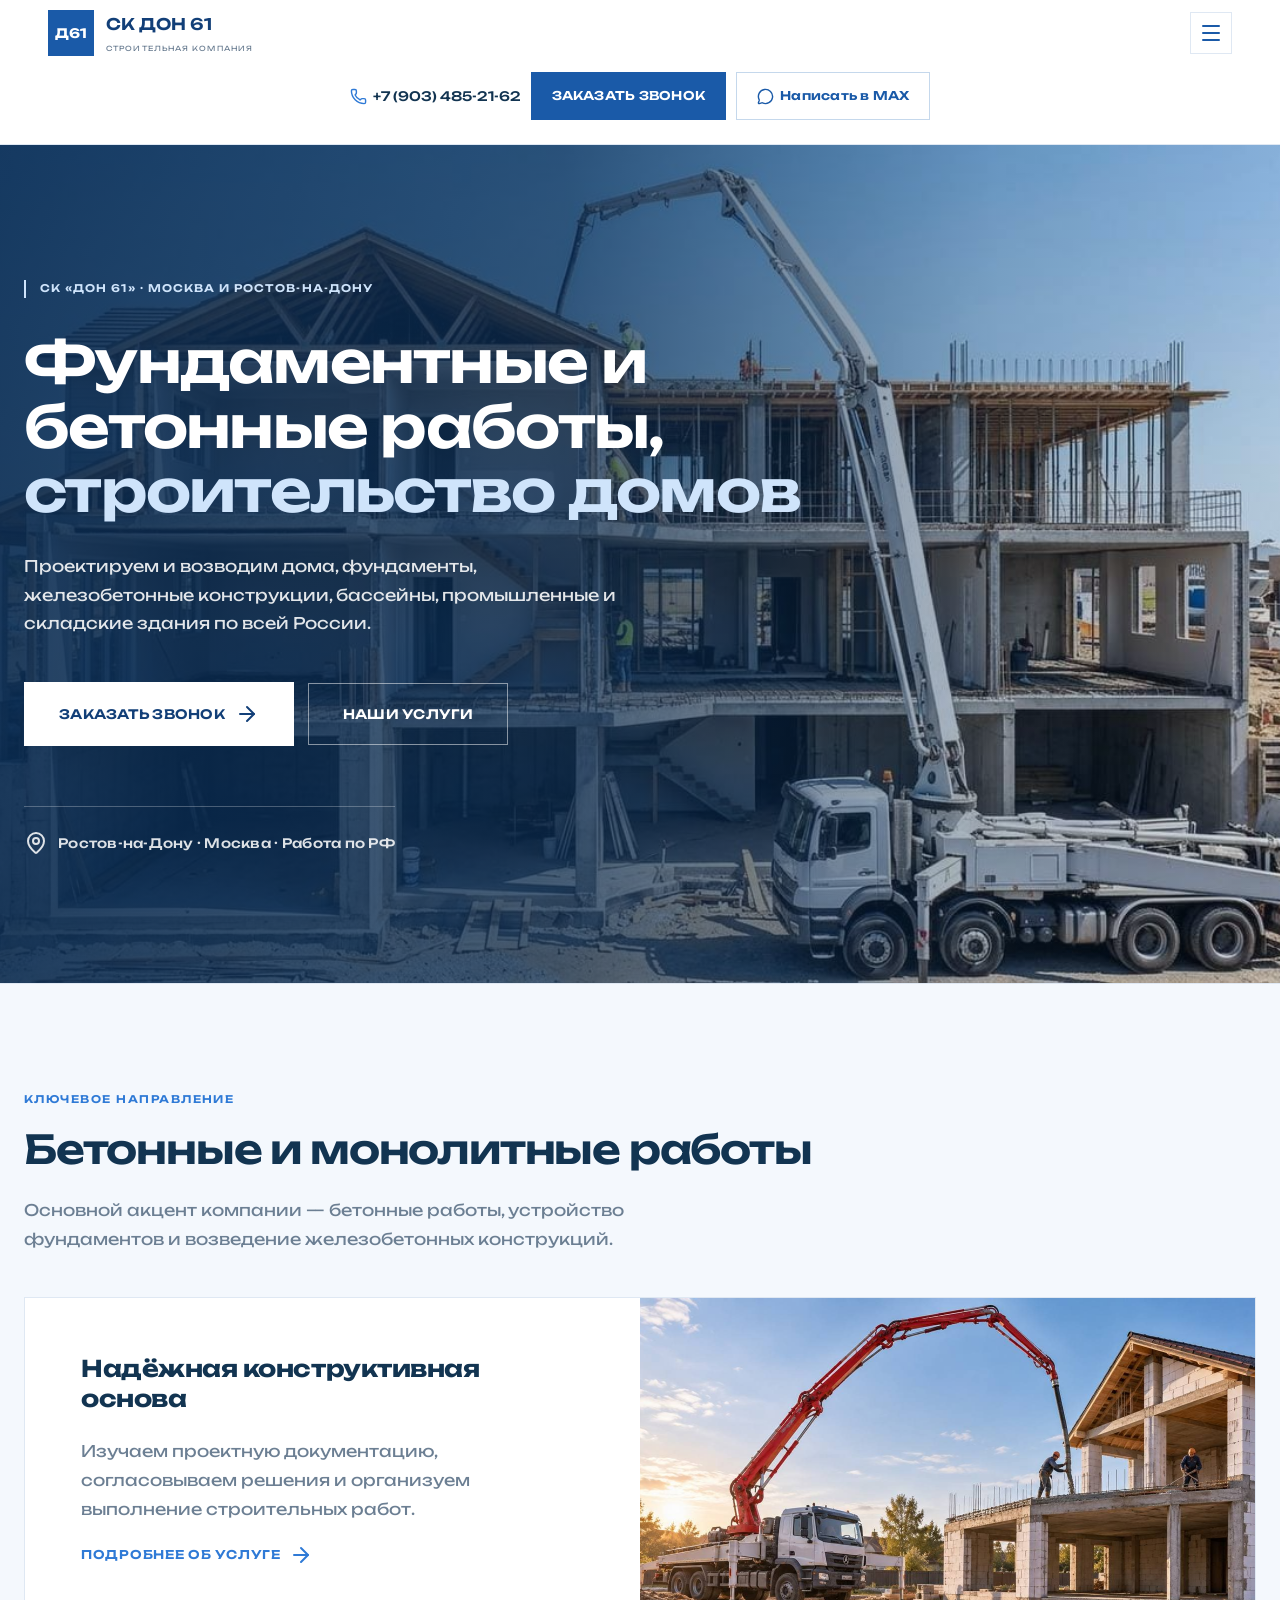
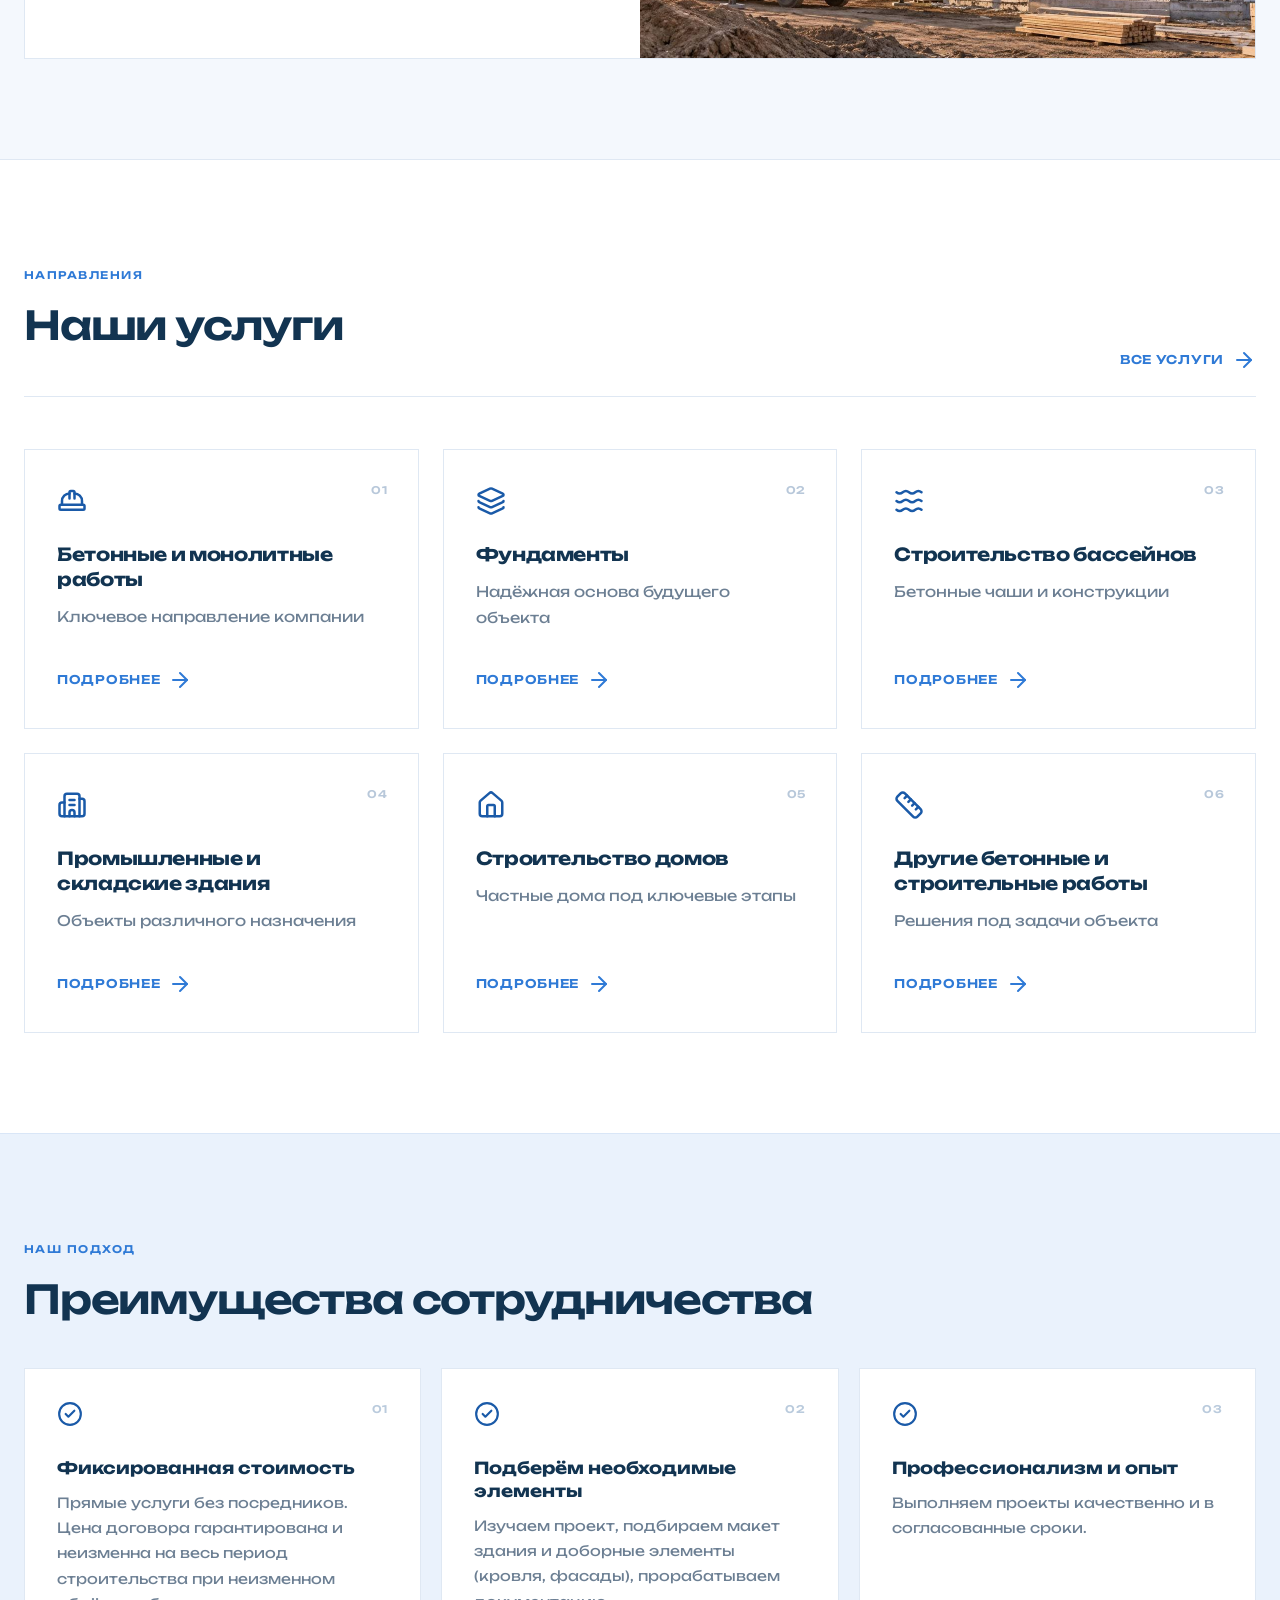
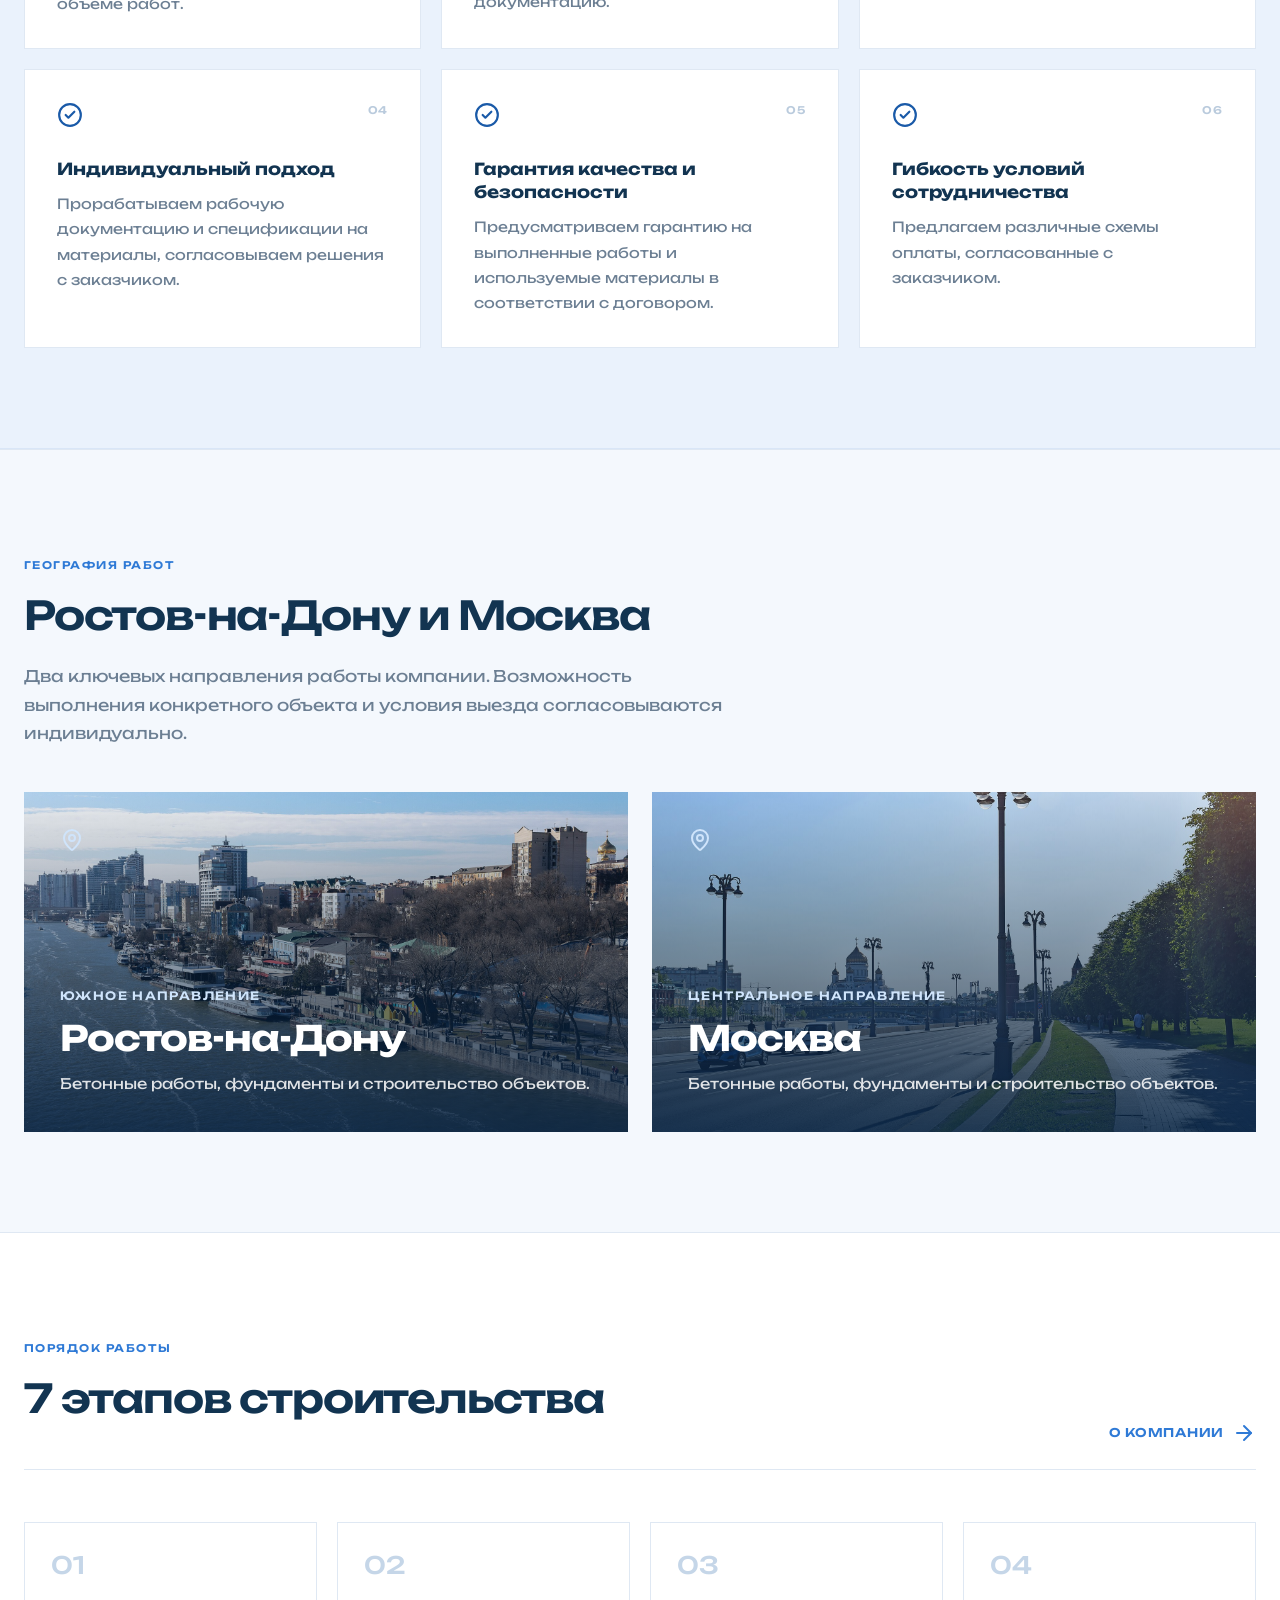
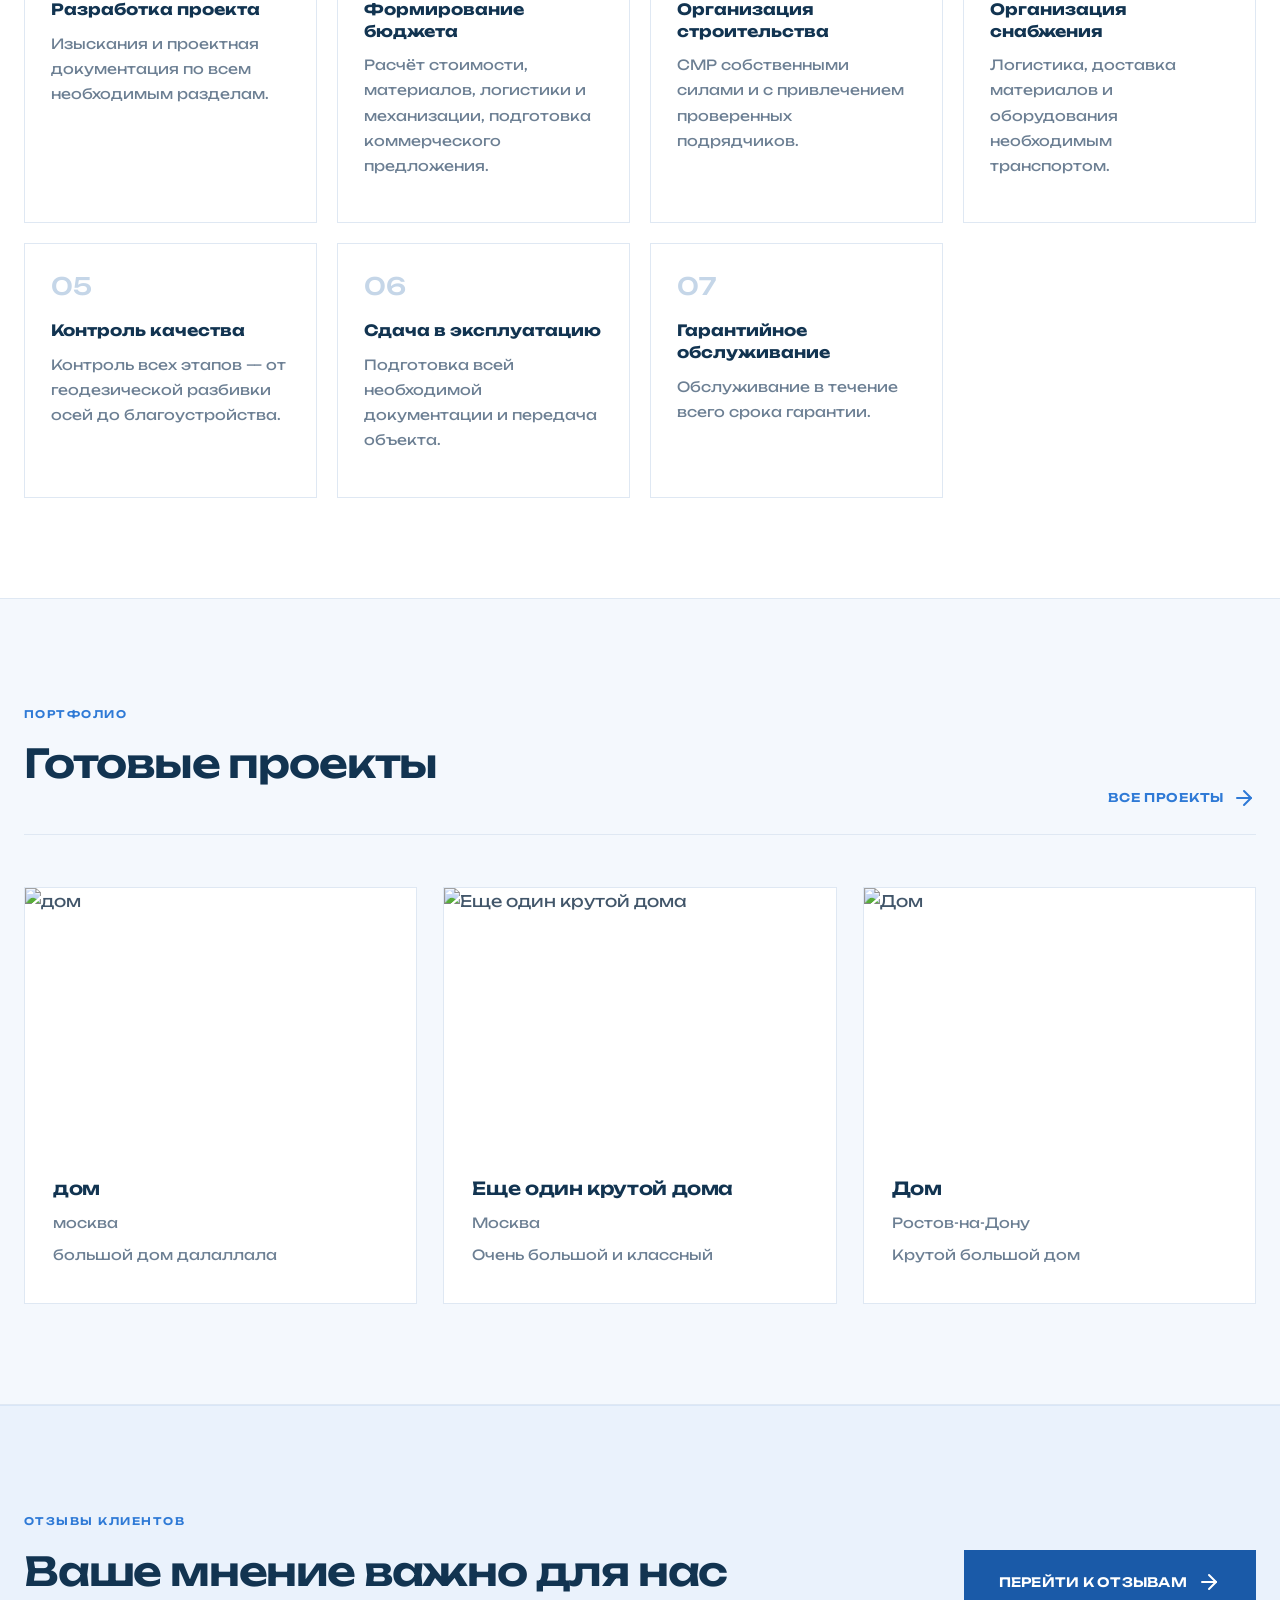
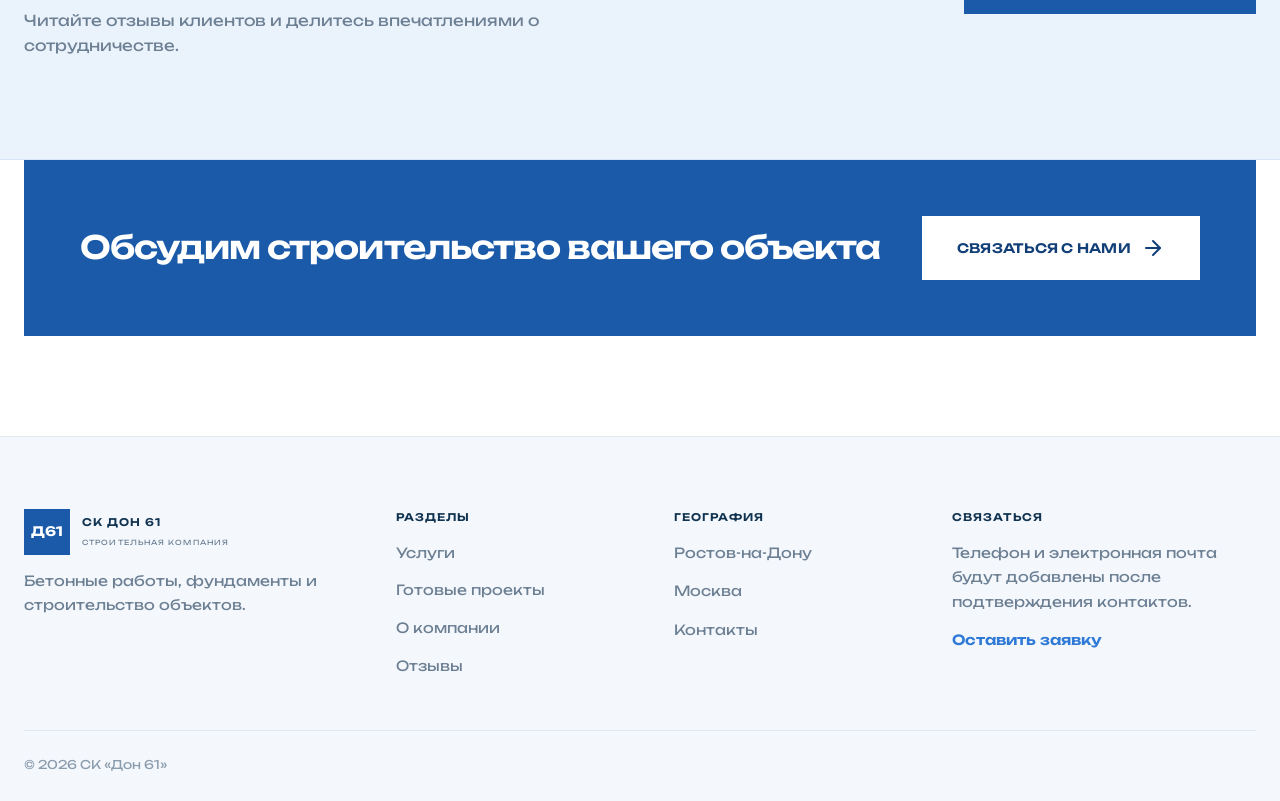
==== commit 8fb271b1: "Add files via upload" ====
--- a/index.html
+++ b/index.html
@@ -1 +1 @@
-<!DOCTYPE html><html lang="ru"><head><meta charSet="utf-8"/><meta name="viewport" content="width=device-width, initial-scale=1"/><link rel="stylesheet" href="/_next/static/chunks/1ob4vys-8_jrk.css" data-precedence="next"/><link rel="preload" as="script" fetchPriority="low" href="/_next/static/chunks/1x6obpmlu1_c2.js"/><script src="/_next/static/chunks/2r4s4h5xul1n-.js" async=""></script><script src="/_next/static/chunks/3wbm-994r45kr.js" async=""></script><script src="/_next/static/chunks/1kb4dcqdypxx7.js" async=""></script><script src="/_next/static/chunks/turbopack-3-ry682tkyiqk.js" async=""></script><script src="/_next/static/chunks/1j1d3-lr4b68n.js" async=""></script><script src="/_next/static/chunks/3-zj1wxy3ab3z.js" async=""></script><title>СК Дон 61 — бетонные и строительные работы</title><meta name="description" content="Бетонные и монолитные работы, фундаменты, бассейны, дома, промышленные и складские здания. Ростов-на-Дону и Москва."/><link rel="icon" href="/favicon.ico?favicon.117ezoe8m31dk.ico" sizes="48x48" type="image/x-icon"/><script src="/_next/static/chunks/0cz1d0mv5g_q7.js" noModule=""></script></head><body><div hidden=""><!--$--><!--/$--></div><header class="site-header"><div class="container header-inner"><a class="brand" href="/"><span class="brand-mark">Д61</span><span><b>СК ДОН 61</b><small>СТРОИТЕЛЬНАЯ КОМПАНИЯ</small></span></a><nav class="desktop-nav"><a href="/">Главная</a><a href="/services/">Услуги</a><a href="/portfolio/">Готовые проекты</a><a href="/about/">О компании</a><a href="/reviews/">Отзывы</a><a href="/contacts/">Контакты</a></nav><div class="header-actions"><a class="header-phone" href="tel:+79034852162"><svg xmlns="http://www.w3.org/2000/svg" width="17" height="17" viewBox="0 0 24 24" fill="none" stroke="currentColor" stroke-width="2" stroke-linecap="round" stroke-linejoin="round" class="lucide lucide-phone" aria-hidden="true"><path d="M13.832 16.568a1 1 0 0 0 1.213-.303l.355-.465A2 2 0 0 1 17 15h3a2 2 0 0 1 2 2v3a2 2 0 0 1-2 2A18 18 0 0 1 2 4a2 2 0 0 1 2-2h3a2 2 0 0 1 2 2v3a2 2 0 0 1-.8 1.6l-.468.351a1 1 0 0 0-.292 1.233 14 14 0 0 0 6.392 6.384"></path></svg>+7 (903) 485-21-62</a><button class="header-cta">Заказать звонок</button><a class="header-max" href="https://max.ru/" target="_blank" rel="noopener noreferrer"><svg xmlns="http://www.w3.org/2000/svg" width="17" height="17" viewBox="0 0 24 24" fill="none" stroke="currentColor" stroke-width="2" stroke-linecap="round" stroke-linejoin="round" class="lucide lucide-message-circle" aria-hidden="true"><path d="M2.992 16.342a2 2 0 0 1 .094 1.167l-1.065 3.29a1 1 0 0 0 1.236 1.168l3.413-.998a2 2 0 0 1 1.099.092 10 10 0 1 0-4.777-4.719"></path></svg>Написать в MAX</a></div><button class="mobile-toggle" aria-label="Меню"><svg xmlns="http://www.w3.org/2000/svg" width="24" height="24" viewBox="0 0 24 24" fill="none" stroke="currentColor" stroke-width="2" stroke-linecap="round" stroke-linejoin="round" class="lucide lucide-menu" aria-hidden="true"><path d="M4 5h16"></path><path d="M4 12h16"></path><path d="M4 19h16"></path></svg></button></div></header><main><section class="hero"><div class="hero-overlay"></div><div class="container hero-content"><span class="hero-kicker">СК «ДОН 61» · МОСКВА И РОСТОВ-НА-ДОНУ</span><h1>Бетонные работы и строительство <em>надёжных объектов</em></h1><p>Проектируем и возводим дома, фундаменты, железобетонные конструкции, бассейны, промышленные и складские здания по всей России.</p><div class="hero-actions"><a class="button button-primary" href="/contacts/">Заказать звонок <svg xmlns="http://www.w3.org/2000/svg" width="24" height="24" viewBox="0 0 24 24" fill="none" stroke="currentColor" stroke-width="2" stroke-linecap="round" stroke-linejoin="round" class="lucide lucide-arrow-right" aria-hidden="true"><path d="M5 12h14"></path><path d="m12 5 7 7-7 7"></path></svg></a><a class="button button-outline" href="/services/">Наши услуги</a></div><div class="hero-location"><svg xmlns="http://www.w3.org/2000/svg" width="24" height="24" viewBox="0 0 24 24" fill="none" stroke="currentColor" stroke-width="2" stroke-linecap="round" stroke-linejoin="round" class="lucide lucide-map-pin" aria-hidden="true"><path d="M20 10c0 4.993-5.539 10.193-7.399 11.799a1 1 0 0 1-1.202 0C9.539 20.193 4 14.993 4 10a8 8 0 0 1 16 0"></path><circle cx="12" cy="10" r="3"></circle></svg> Ростов-на-Дону · Москва · Работа по РФ</div></div></section><section class="section section-light"><div class="container"><span class="eyebrow">КЛЮЧЕВОЕ НАПРАВЛЕНИЕ</span><h2>Бетонные и монолитные работы</h2><p class="section-lead">Основной акцент компании — бетонные работы, устройство фундаментов и возведение железобетонных конструкций.</p><div class="feature-band"><div><h3>Надёжная конструктивная основа</h3><p>Изучаем проектную документацию, согласовываем решения и организуем выполнение строительных работ.</p><a class="text-link" href="/services/concrete/">Подробнее об услуге <svg xmlns="http://www.w3.org/2000/svg" width="24" height="24" viewBox="0 0 24 24" fill="none" stroke="currentColor" stroke-width="2" stroke-linecap="round" stroke-linejoin="round" class="lucide lucide-arrow-right" aria-hidden="true"><path d="M5 12h14"></path><path d="m12 5 7 7-7 7"></path></svg></a></div><div class="feature-photo" role="img" aria-label="Строительные бетонные работы"></div></div></div></section><section class="section"><div class="container"><div class="section-heading"><div><span class="eyebrow">НАПРАВЛЕНИЯ</span><h2>Наши услуги</h2></div><a class="text-link" href="/services/">Все услуги <svg xmlns="http://www.w3.org/2000/svg" width="24" height="24" viewBox="0 0 24 24" fill="none" stroke="currentColor" stroke-width="2" stroke-linecap="round" stroke-linejoin="round" class="lucide lucide-arrow-right" aria-hidden="true"><path d="M5 12h14"></path><path d="m12 5 7 7-7 7"></path></svg></a></div><div class="service-grid"><a class="service-tile" href="/services/concrete/"><span class="tile-index">0<!-- -->1</span><svg xmlns="http://www.w3.org/2000/svg" width="24" height="24" viewBox="0 0 24 24" fill="none" stroke="currentColor" stroke-width="2" stroke-linecap="round" stroke-linejoin="round" class="lucide lucide-hard-hat" aria-hidden="true"><path d="M10 10V5a1 1 0 0 1 1-1h2a1 1 0 0 1 1 1v5"></path><path d="M14 6a6 6 0 0 1 6 6v3"></path><path d="M4 15v-3a6 6 0 0 1 6-6"></path><rect x="2" y="15" width="20" height="4" rx="1"></rect></svg><h3>Бетонные и монолитные работы</h3><p>Ключевое направление компании</p><span class="tile-link">Подробнее <svg xmlns="http://www.w3.org/2000/svg" width="24" height="24" viewBox="0 0 24 24" fill="none" stroke="currentColor" stroke-width="2" stroke-linecap="round" stroke-linejoin="round" class="lucide lucide-arrow-right" aria-hidden="true"><path d="M5 12h14"></path><path d="m12 5 7 7-7 7"></path></svg></span></a><a class="service-tile" href="/services/foundations/"><span class="tile-index">0<!-- -->2</span><svg xmlns="http://www.w3.org/2000/svg" width="24" height="24" viewBox="0 0 24 24" fill="none" stroke="currentColor" stroke-width="2" stroke-linecap="round" stroke-linejoin="round" class="lucide lucide-layers lucide-layers-3" aria-hidden="true"><path d="M12.83 2.18a2 2 0 0 0-1.66 0L2.6 6.08a1 1 0 0 0 0 1.83l8.58 3.91a2 2 0 0 0 1.66 0l8.58-3.9a1 1 0 0 0 0-1.83z"></path><path d="M2 12a1 1 0 0 0 .58.91l8.6 3.91a2 2 0 0 0 1.65 0l8.58-3.9A1 1 0 0 0 22 12"></path><path d="M2 17a1 1 0 0 0 .58.91l8.6 3.91a2 2 0 0 0 1.65 0l8.58-3.9A1 1 0 0 0 22 17"></path></svg><h3>Фундаменты</h3><p>Надёжная основа будущего объекта</p><span class="tile-link">Подробнее <svg xmlns="http://www.w3.org/2000/svg" width="24" height="24" viewBox="0 0 24 24" fill="none" stroke="currentColor" stroke-width="2" stroke-linecap="round" stroke-linejoin="round" class="lucide lucide-arrow-right" aria-hidden="true"><path d="M5 12h14"></path><path d="m12 5 7 7-7 7"></path></svg></span></a><a class="service-tile" href="/services/pools/"><span class="tile-index">0<!-- -->3</span><svg xmlns="http://www.w3.org/2000/svg" width="24" height="24" viewBox="0 0 24 24" fill="none" stroke="currentColor" stroke-width="2" stroke-linecap="round" stroke-linejoin="round" class="lucide lucide-waves-horizontal lucide-waves" aria-hidden="true"><path d="M2 12q2.5 2 5 0t5 0 5 0 5 0"></path><path d="M2 19q2.5 2 5 0t5 0 5 0 5 0"></path><path d="M2 5q2.5 2 5 0t5 0 5 0 5 0"></path></svg><h3>Строительство бассейнов</h3><p>Бетонные чаши и конструкции</p><span class="tile-link">Подробнее <svg xmlns="http://www.w3.org/2000/svg" width="24" height="24" viewBox="0 0 24 24" fill="none" stroke="currentColor" stroke-width="2" stroke-linecap="round" stroke-linejoin="round" class="lucide lucide-arrow-right" aria-hidden="true"><path d="M5 12h14"></path><path d="m12 5 7 7-7 7"></path></svg></span></a><a class="service-tile" href="/services/industrial/"><span class="tile-index">0<!-- -->4</span><svg xmlns="http://www.w3.org/2000/svg" width="24" height="24" viewBox="0 0 24 24" fill="none" stroke="currentColor" stroke-width="2" stroke-linecap="round" stroke-linejoin="round" class="lucide lucide-building-complex lucide-building-2" aria-hidden="true"><path d="M10 12h4"></path><path d="M10 8h4"></path><path d="M14 21v-3a2 2 0 0 0-4 0v3"></path><path d="M6 10H4a2 2 0 0 0-2 2v7a2 2 0 0 0 2 2h16a2 2 0 0 0 2-2V9a2 2 0 0 0-2-2h-2"></path><path d="M6 21V5a2 2 0 0 1 2-2h8a2 2 0 0 1 2 2v16"></path></svg><h3>Промышленные и складские здания</h3><p>Объекты различного назначения</p><span class="tile-link">Подробнее <svg xmlns="http://www.w3.org/2000/svg" width="24" height="24" viewBox="0 0 24 24" fill="none" stroke="currentColor" stroke-width="2" stroke-linecap="round" stroke-linejoin="round" class="lucide lucide-arrow-right" aria-hidden="true"><path d="M5 12h14"></path><path d="m12 5 7 7-7 7"></path></svg></span></a><a class="service-tile" href="/services/houses/"><span class="tile-index">0<!-- -->5</span><svg xmlns="http://www.w3.org/2000/svg" width="24" height="24" viewBox="0 0 24 24" fill="none" stroke="currentColor" stroke-width="2" stroke-linecap="round" stroke-linejoin="round" class="lucide lucide-house lucide-home" aria-hidden="true"><path d="M15 21v-8a1 1 0 0 0-1-1h-4a1 1 0 0 0-1 1v8"></path><path d="M3 10a2 2 0 0 1 .709-1.528l7-6a2 2 0 0 1 2.582 0l7 6A2 2 0 0 1 21 10v9a2 2 0 0 1-2 2H5a2 2 0 0 1-2-2z"></path></svg><h3>Строительство домов</h3><p>Частные дома под ключевые этапы</p><span class="tile-link">Подробнее <svg xmlns="http://www.w3.org/2000/svg" width="24" height="24" viewBox="0 0 24 24" fill="none" stroke="currentColor" stroke-width="2" stroke-linecap="round" stroke-linejoin="round" class="lucide lucide-arrow-right" aria-hidden="true"><path d="M5 12h14"></path><path d="m12 5 7 7-7 7"></path></svg></span></a><a class="service-tile" href="/services/other/"><span class="tile-index">0<!-- -->6</span><svg xmlns="http://www.w3.org/2000/svg" width="24" height="24" viewBox="0 0 24 24" fill="none" stroke="currentColor" stroke-width="2" stroke-linecap="round" stroke-linejoin="round" class="lucide lucide-ruler" aria-hidden="true"><path d="M21.3 15.3a2.4 2.4 0 0 1 0 3.4l-2.6 2.6a2.4 2.4 0 0 1-3.4 0L2.7 8.7a2.41 2.41 0 0 1 0-3.4l2.6-2.6a2.41 2.41 0 0 1 3.4 0Z"></path><path d="m14.5 12.5 2-2"></path><path d="m11.5 9.5 2-2"></path><path d="m8.5 6.5 2-2"></path><path d="m17.5 15.5 2-2"></path></svg><h3>Другие бетонные и строительные работы</h3><p>Решения под задачи объекта</p><span class="tile-link">Подробнее <svg xmlns="http://www.w3.org/2000/svg" width="24" height="24" viewBox="0 0 24 24" fill="none" stroke="currentColor" stroke-width="2" stroke-linecap="round" stroke-linejoin="round" class="lucide lucide-arrow-right" aria-hidden="true"><path d="M5 12h14"></path><path d="m12 5 7 7-7 7"></path></svg></span></a></div></div></section><section class="section section-dark"><div class="container"><span class="eyebrow">НАШ ПОДХОД</span><h2>Преимущества сотрудничества</h2><div class="advantage-grid"><article class="advantage"><svg xmlns="http://www.w3.org/2000/svg" width="24" height="24" viewBox="0 0 24 24" fill="none" stroke="currentColor" stroke-width="2" stroke-linecap="round" stroke-linejoin="round" class="lucide lucide-circle-check lucide-check-circle-2" aria-hidden="true"><circle cx="12" cy="12" r="10"></circle><path d="m16 9-5.5 5.5L8 12"></path></svg><span>0<!-- -->1</span><h3>Фиксированная стоимость</h3><p>Прямые услуги без посредников. Цена договора гарантирована и неизменна на весь период строительства при неизменном объёме работ.</p></article><article class="advantage"><svg xmlns="http://www.w3.org/2000/svg" width="24" height="24" viewBox="0 0 24 24" fill="none" stroke="currentColor" stroke-width="2" stroke-linecap="round" stroke-linejoin="round" class="lucide lucide-circle-check lucide-check-circle-2" aria-hidden="true"><circle cx="12" cy="12" r="10"></circle><path d="m16 9-5.5 5.5L8 12"></path></svg><span>0<!-- -->2</span><h3>Подберём необходимые элементы</h3><p>Изучаем проект, подбираем макет здания и доборные элементы (кровля, фасады), прорабатываем документацию.</p></article><article class="advantage"><svg xmlns="http://www.w3.org/2000/svg" width="24" height="24" viewBox="0 0 24 24" fill="none" stroke="currentColor" stroke-width="2" stroke-linecap="round" stroke-linejoin="round" class="lucide lucide-circle-check lucide-check-circle-2" aria-hidden="true"><circle cx="12" cy="12" r="10"></circle><path d="m16 9-5.5 5.5L8 12"></path></svg><span>0<!-- -->3</span><h3>Профессионализм и опыт</h3><p>Выполняем проекты качественно и в согласованные сроки.</p></article><article class="advantage"><svg xmlns="http://www.w3.org/2000/svg" width="24" height="24" viewBox="0 0 24 24" fill="none" stroke="currentColor" stroke-width="2" stroke-linecap="round" stroke-linejoin="round" class="lucide lucide-circle-check lucide-check-circle-2" aria-hidden="true"><circle cx="12" cy="12" r="10"></circle><path d="m16 9-5.5 5.5L8 12"></path></svg><span>0<!-- -->4</span><h3>Индивидуальный подход</h3><p>Прорабатываем рабочую документацию и спецификации на материалы, согласовываем решения с заказчиком.</p></article><article class="advantage"><svg xmlns="http://www.w3.org/2000/svg" width="24" height="24" viewBox="0 0 24 24" fill="none" stroke="currentColor" stroke-width="2" stroke-linecap="round" stroke-linejoin="round" class="lucide lucide-circle-check lucide-check-circle-2" aria-hidden="true"><circle cx="12" cy="12" r="10"></circle><path d="m16 9-5.5 5.5L8 12"></path></svg><span>0<!-- -->5</span><h3>Гарантия качества и безопасности</h3><p>Предусматриваем гарантию на выполненные работы и используемые материалы в соответствии с договором.</p></article><article class="advantage"><svg xmlns="http://www.w3.org/2000/svg" width="24" height="24" viewBox="0 0 24 24" fill="none" stroke="currentColor" stroke-width="2" stroke-linecap="round" stroke-linejoin="round" class="lucide lucide-circle-check lucide-check-circle-2" aria-hidden="true"><circle cx="12" cy="12" r="10"></circle><path d="m16 9-5.5 5.5L8 12"></path></svg><span>0<!-- -->6</span><h3>Гибкость условий сотрудничества</h3><p>Предлагаем различные схемы оплаты, согласованные с заказчиком.</p></article></div></div></section><section class="section section-light"><div class="container"><span class="eyebrow">ГЕОГРАФИЯ РАБОТ</span><h2>Ростов-на-Дону и Москва</h2><p class="section-lead">Два ключевых направления работы компании. Возможность выполнения конкретного объекта и условия выезда согласовываются индивидуально.</p><div class="city-grid"><article class="city-panel city-rostov"><svg xmlns="http://www.w3.org/2000/svg" width="24" height="24" viewBox="0 0 24 24" fill="none" stroke="currentColor" stroke-width="2" stroke-linecap="round" stroke-linejoin="round" class="lucide lucide-map-pin" aria-hidden="true"><path d="M20 10c0 4.993-5.539 10.193-7.399 11.799a1 1 0 0 1-1.202 0C9.539 20.193 4 14.993 4 10a8 8 0 0 1 16 0"></path><circle cx="12" cy="10" r="3"></circle></svg><span>ЮЖНОЕ НАПРАВЛЕНИЕ</span><h3>Ростов-на-Дону</h3><p>Бетонные работы, фундаменты и строительство объектов.</p></article><article class="city-panel city-moscow"><svg xmlns="http://www.w3.org/2000/svg" width="24" height="24" viewBox="0 0 24 24" fill="none" stroke="currentColor" stroke-width="2" stroke-linecap="round" stroke-linejoin="round" class="lucide lucide-map-pin" aria-hidden="true"><path d="M20 10c0 4.993-5.539 10.193-7.399 11.799a1 1 0 0 1-1.202 0C9.539 20.193 4 14.993 4 10a8 8 0 0 1 16 0"></path><circle cx="12" cy="10" r="3"></circle></svg><span>ЦЕНТРАЛЬНОЕ НАПРАВЛЕНИЕ</span><h3>Москва</h3><p>Бетонные работы, фундаменты и строительство объектов.</p></article></div></div></section><section class="section"><div class="container"><div class="section-heading"><div><span class="eyebrow">ПОРЯДОК РАБОТЫ</span><h2>7 этапов строительства</h2></div><a class="text-link" href="/about/">О компании <svg xmlns="http://www.w3.org/2000/svg" width="24" height="24" viewBox="0 0 24 24" fill="none" stroke="currentColor" stroke-width="2" stroke-linecap="round" stroke-linejoin="round" class="lucide lucide-arrow-right" aria-hidden="true"><path d="M5 12h14"></path><path d="m12 5 7 7-7 7"></path></svg></a></div><div class="stage-grid"><article class="stage"><span>01</span><h3>Разработка проекта</h3><p>Изыскания и проектная документация по всем необходимым разделам.</p></article><article class="stage"><span>02</span><h3>Формирование бюджета</h3><p>Расчёт стоимости, материалов, логистики и механизации, подготовка коммерческого предложения.</p></article><article class="stage"><span>03</span><h3>Организация строительства</h3><p>СМР собственными силами и с привлечением проверенных подрядчиков.</p></article><article class="stage"><span>04</span><h3>Организация снабжения</h3><p>Логистика, доставка материалов и оборудования необходимым транспортом.</p></article><article class="stage"><span>05</span><h3>Контроль качества</h3><p>Контроль всех этапов — от геодезической разбивки осей до благоустройства.</p></article><article class="stage"><span>06</span><h3>Сдача в эксплуатацию</h3><p>Подготовка всей необходимой документации и передача объекта.</p></article><article class="stage"><span>07</span><h3>Гарантийное обслуживание</h3><p>Обслуживание в течение всего срока гарантии.</p></article></div></div></section><section class="section section-dark"><div class="container review-callout"><div><span class="eyebrow">ОТЗЫВЫ КЛИЕНТОВ</span><h2>Ваше мнение важно для нас</h2><p>Читайте отзывы клиентов и делитесь впечатлениями о сотрудничестве.</p></div><a class="button button-primary" href="/reviews/">Перейти к отзывам <svg xmlns="http://www.w3.org/2000/svg" width="24" height="24" viewBox="0 0 24 24" fill="none" stroke="currentColor" stroke-width="2" stroke-linecap="round" stroke-linejoin="round" class="lucide lucide-arrow-right" aria-hidden="true"><path d="M5 12h14"></path><path d="m12 5 7 7-7 7"></path></svg></a></div></section><section class="section contact-strip"><div class="container contact-strip-inner"><h2>Обсудим строительство вашего объекта</h2><a class="button button-primary" href="/contacts/">Связаться с нами <svg xmlns="http://www.w3.org/2000/svg" width="24" height="24" viewBox="0 0 24 24" fill="none" stroke="currentColor" stroke-width="2" stroke-linecap="round" stroke-linejoin="round" class="lucide lucide-arrow-right" aria-hidden="true"><path d="M5 12h14"></path><path d="m12 5 7 7-7 7"></path></svg></a></div></section><!--$--><!--/$--></main><footer class="site-footer"><div class="container footer-grid"><div><a class="brand footer-brand" href="/"><span class="brand-mark">Д61</span><span><b>СК ДОН 61</b><small>СТРОИТЕЛЬНАЯ КОМПАНИЯ</small></span></a><p>Бетонные работы, фундаменты и строительство объектов.</p></div><div><b>Разделы</b><a href="/services/">Услуги</a><a href="/portfolio/">Готовые проекты</a><a href="/about/">О компании</a><a href="/reviews/">Отзывы</a></div><div><b>География</b><span>Ростов-на-Дону</span><span>Москва</span><a href="/contacts/">Контакты</a></div><div><b>Связаться</b><span>Телефон и электронная почта будут добавлены после подтверждения контактов.</span><a class="footer-cta" href="/contacts/">Оставить заявку</a></div></div><div class="container footer-bottom">© <!-- -->2026<!-- --> СК «Дон 61»</div></footer><script id="_R_">(globalThis["TURBOPACK"] || (globalThis["TURBOPACK"] = [])).push({"otherChunks":["static/chunks/1x6obpmlu1_c2.js","static/chunks/2r4s4h5xul1n-.js","static/chunks/3wbm-994r45kr.js","static/chunks/1kb4dcqdypxx7.js"],"runtimeModuleIds":[94553]});</script><script src="/_next/static/chunks/1x6obpmlu1_c2.js" async=""></script><script>(self.__next_f=self.__next_f||[]).push([0])</script><script>self.__next_f.push([1,"1:\"$Sreact.fragment\"\n2:\"/_next/static/chunks/1j1d3-lr4b68n.js\"\n3:\"/_next/static/chunks/3-zj1wxy3ab3z.js\"\n4:I[53195,[\"$2\",\"$3\"],\"default\"]\n5:I[39756,[\"$2\",\"$3\"],\"default\"]\n6:I[37457,[\"$2\",\"$3\"],\"default\"]\n7:I[22016,[\"$2\",\"$3\"],\"\"]\n9:I[5014,[\"$2\",\"$3\"],\"default\"]\n15:\"ViewportBoundary\"\n16:I[97367,[\"$2\",\"$3\"],\"$15\"]\n18:\"MetadataBoundary\"\n19:I[97367,[\"$2\",\"$3\"],\"$18\"]\n1a:\"$Sreact.suspense\"\n1c:I[68027,[\"$2\",\"$3\"],\"default\",1]\n:HL[\"/_next/static/chunks/1ob4vys-8_jrk.css\",\"style\"]\n"])</script><script>self.__next_f.push([1,"8:[[\"children\",{\"s\":\"__PAGE__\",\"h\":512,\"d\":{\"r\":[\"$\",\"$1\",\"c\",{\"children\":[[[\"$\",\"section\",null,{\"className\":\"hero\",\"children\":[[\"$\",\"div\",null,{\"className\":\"hero-overlay\"}],[\"$\",\"div\",null,{\"className\":\"container hero-content\",\"children\":[[\"$\",\"span\",null,{\"className\":\"hero-kicker\",\"children\":\"СК «ДОН 61» · МОСКВА И РОСТОВ-НА-ДОНУ\"}],[\"$\",\"h1\",null,{\"children\":[\"Бетонные работы и строительство \",[\"$\",\"em\",null,{\"children\":\"надёжных объектов\"}]]}],[\"$\",\"p\",null,{\"children\":\"Проектируем и возводим дома, фундаменты, железобетонные конструкции, бассейны, промышленные и складские здания по всей России.\"}],[\"$\",\"div\",null,{\"className\":\"hero-actions\",\"children\":[[\"$\",\"$L7\",null,{\"className\":\"button button-primary\",\"href\":\"/contacts\",\"children\":[\"Заказать звонок \",[\"$\",\"$L9\",null,{\"ref\":\"$undefined\",\"icon\":{\"name\":\"arrow-right\",\"size\":24,\"node\":[[\"path\",{\"d\":\"M5 12h14\",\"key\":\"1ays0h\"}],[\"path\",{\"d\":\"m12 5 7 7-7 7\",\"key\":\"xquz4c\"}]]},\"className\":\"$undefined\"}]]}],[\"$\",\"$L7\",null,{\"className\":\"button button-outline\",\"href\":\"/services\",\"children\":\"Наши услуги\"}]]}],[\"$\",\"div\",null,{\"className\":\"hero-location\",\"children\":[[\"$\",\"$L9\",null,{\"ref\":\"$undefined\",\"icon\":{\"name\":\"map-pin\",\"size\":24,\"node\":[[\"path\",{\"d\":\"M20 10c0 4.993-5.539 10.193-7.399 11.799a1 1 0 0 1-1.202 0C9.539 20.193 4 14.993 4 10a8 8 0 0 1 16 0\",\"key\":\"1r0f0z\"}],[\"circle\",{\"cx\":\"12\",\"cy\":\"10\",\"r\":\"3\",\"key\":\"ilqhr7\"}]]},\"className\":\"$undefined\"}],\" Ростов-на-Дону · Москва · Работа по РФ\"]}]]}]]}],[\"$\",\"section\",null,{\"className\":\"section section-light\",\"children\":[\"$\",\"div\",null,{\"className\":\"container\",\"children\":[\"$La\",\"$Lb\",\"$Lc\",\"$Ld\"]}]}],\"$Le\",\"$Lf\",\"$L10\",\"$L11\",\"$L12\",\"$L13\"],null,\"$L14\"]}],\"p\":false,\"v\":null}}]]\n"])</script><script>self.__next_f.push([1,"0:{\"P\":null,\"c\":[\"\",\"\"],\"q\":\"\",\"i\":false,\"t\":{\"t\":{\"s\":\"\",\"h\":528,\"d\":{\"r\":[\"$\",\"$1\",\"c\",{\"children\":[[[\"$\",\"link\",\"0\",{\"rel\":\"stylesheet\",\"href\":\"/_next/static/chunks/1ob4vys-8_jrk.css\",\"precedence\":\"next\",\"crossOrigin\":\"$undefined\",\"nonce\":\"$undefined\"}],[\"$\",\"script\",\"script-0\",{\"src\":\"/_next/static/chunks/1j1d3-lr4b68n.js\",\"async\":true,\"nonce\":\"$undefined\"}],[\"$\",\"script\",\"script-1\",{\"src\":\"/_next/static/chunks/3-zj1wxy3ab3z.js\",\"async\":true,\"nonce\":\"$undefined\"}]],[\"$\",\"html\",null,{\"lang\":\"ru\",\"children\":[\"$\",\"body\",null,{\"children\":[[\"$\",\"$L4\",null,{}],[\"$\",\"main\",null,{\"children\":[\"$\",\"$L5\",null,{\"parallelRouterKey\":\"children\",\"error\":\"$undefined\",\"errorStyles\":\"$undefined\",\"errorScripts\":\"$undefined\",\"template\":[\"$\",\"$L6\",null,{}],\"templateStyles\":\"$undefined\",\"templateScripts\":\"$undefined\",\"notFound\":[[[\"$\",\"title\",null,{\"children\":\"404: This page could not be found.\"}],[\"$\",\"div\",null,{\"style\":{\"fontFamily\":\"system-ui,\\\"Segoe UI\\\",Roboto,Helvetica,Arial,sans-serif,\\\"Apple Color Emoji\\\",\\\"Segoe UI Emoji\\\"\",\"height\":\"100vh\",\"textAlign\":\"center\",\"display\":\"flex\",\"flexDirection\":\"column\",\"alignItems\":\"center\",\"justifyContent\":\"center\"},\"children\":[\"$\",\"div\",null,{\"children\":[[\"$\",\"style\",null,{\"dangerouslySetInnerHTML\":{\"__html\":\"body{color:#000;background:#fff;margin:0}.next-error-h1{border-right:1px solid rgba(0,0,0,.3)}@media (prefers-color-scheme:dark){body{color:#fff;background:#000}.next-error-h1{border-right:1px solid rgba(255,255,255,.3)}}\"}}],[\"$\",\"h1\",null,{\"className\":\"next-error-h1\",\"style\":{\"display\":\"inline-block\",\"margin\":\"0 20px 0 0\",\"padding\":\"0 23px 0 0\",\"fontSize\":24,\"fontWeight\":500,\"verticalAlign\":\"top\",\"lineHeight\":\"49px\"},\"children\":404}],[\"$\",\"div\",null,{\"style\":{\"display\":\"inline-block\"},\"children\":[\"$\",\"h2\",null,{\"style\":{\"fontSize\":14,\"fontWeight\":400,\"lineHeight\":\"49px\",\"margin\":0},\"children\":\"This page could not be found.\"}]}]]}]}]],[]],\"forbidden\":\"$undefined\",\"unauthorized\":\"$undefined\"}]}],[\"$\",\"footer\",null,{\"className\":\"site-footer\",\"children\":[[\"$\",\"div\",null,{\"className\":\"container footer-grid\",\"children\":[[\"$\",\"div\",null,{\"children\":[[\"$\",\"$L7\",null,{\"href\":\"/\",\"className\":\"brand footer-brand\",\"children\":[[\"$\",\"span\",null,{\"className\":\"brand-mark\",\"children\":\"Д61\"}],[\"$\",\"span\",null,{\"children\":[[\"$\",\"b\",null,{\"children\":\"СК ДОН 61\"}],[\"$\",\"small\",null,{\"children\":\"СТРОИТЕЛЬНАЯ КОМПАНИЯ\"}]]}]]}],[\"$\",\"p\",null,{\"children\":\"Бетонные работы, фундаменты и строительство объектов.\"}]]}],[\"$\",\"div\",null,{\"children\":[[\"$\",\"b\",null,{\"children\":\"Разделы\"}],[\"$\",\"$L7\",null,{\"href\":\"/services\",\"children\":\"Услуги\"}],[\"$\",\"$L7\",null,{\"href\":\"/portfolio\",\"children\":\"Готовые проекты\"}],[\"$\",\"$L7\",null,{\"href\":\"/about\",\"children\":\"О компании\"}],[\"$\",\"$L7\",null,{\"href\":\"/reviews\",\"children\":\"Отзывы\"}]]}],[\"$\",\"div\",null,{\"children\":[[\"$\",\"b\",null,{\"children\":\"География\"}],[\"$\",\"span\",null,{\"children\":\"Ростов-на-Дону\"}],[\"$\",\"span\",null,{\"children\":\"Москва\"}],[\"$\",\"$L7\",null,{\"href\":\"/contacts\",\"children\":\"Контакты\"}]]}],[\"$\",\"div\",null,{\"children\":[[\"$\",\"b\",null,{\"children\":\"Связаться\"}],[\"$\",\"span\",null,{\"children\":\"Телефон и электронная почта будут добавлены после подтверждения контактов.\"}],[\"$\",\"$L7\",null,{\"href\":\"/contacts\",\"className\":\"footer-cta\",\"children\":\"Оставить заявку\"}]]}]]}],[\"$\",\"div\",null,{\"className\":\"container footer-bottom\",\"children\":[\"© \",2026,\" СК «Дон 61»\"]}]]}]]}]}]]}],\"p\":false,\"v\":null},\"c\":\"$Q8\"},\"h\":{\"r\":[\"$\",\"$1\",\"h\",{\"children\":[null,[\"$\",\"$L16\",null,{\"children\":\"$L17\"}],[\"$\",\"$L19\",null,{\"children\":[[\"$\",\"div\",null,{\"hidden\":true,\"children\":[\"$\",\"$1a\",null,{\"name\":\"Next.Metadata\",\"children\":\"$L1b\"}]}],null]}],null]}],\"p\":false,\"v\":null}},\"m\":\"$undefined\",\"G\":[\"$1c\",[[\"$\",\"link\",\"0\",{\"rel\":\"stylesheet\",\"href\":\"/_next/static/chunks/1ob4vys-8_jrk.css\",\"precedence\":\"next\",\"crossOrigin\":\"$undefined\",\"nonce\":\"$undefined\"}]]],\"S\":true,\"r\":\"$undefined\",\"s\":\"$undefined\",\"a\":\"$undefined\",\"l\":\"$undefined\",\"p\":\"$undefined\",\"d\":\"$undefined\",\"b\":\"K-Sfc4OJRchwxXbPFuNfM\"}\n"])</script><script>self.__next_f.push([1,"20:I[97367,[\"$2\",\"$3\"],\"OutletBoundary\"]\na:[\"$\",\"span\",null,{\"className\":\"eyebrow\",\"children\":\"КЛЮЧЕВОЕ НАПРАВЛЕНИЕ\"}]\nb:[\"$\",\"h2\",null,{\"children\":\"Бетонные и монолитные работы\"}]\nc:[\"$\",\"p\",null,{\"className\":\"section-lead\",\"children\":\"Основной акцент компании — бетонные работы, устройство фундаментов и возведение железобетонных конструкций.\"}]\nd:[\"$\",\"div\",null,{\"className\":\"feature-band\",\"children\":[[\"$\",\"div\",null,{\"children\":[[\"$\",\"h3\",null,{\"children\":\"Надёжная конструктивная основа\"}],[\"$\",\"p\",null,{\"children\":\"Изучаем проектную документацию, согласовываем решения и организуем выполнение строительных работ.\"}],[\"$\",\"$L7\",null,{\"href\":\"/services/concrete\",\"className\":\"text-link\",\"children\":[\"Подробнее об услуге \",[\"$\",\"$L9\",null,{\"ref\":\"$undefined\",\"icon\":\"$8:0:1:d:r:props:children:0:0:props:children:1:props:children:3:props:children:0:props:children:1:props:icon\",\"className\":\"$undefined\"}]]}]]}],[\"$\",\"div\",null,{\"className\":\"feature-photo\",\"role\":\"img\",\"aria-label\":\"Строительные бетонные работы\"}]]}]\n"])</script><script>self.__next_f.push([1,"e:[\"$\",\"section\",null,{\"className\":\"section\",\"children\":[\"$\",\"div\",null,{\"className\":\"container\",\"children\":[[\"$\",\"div\",null,{\"className\":\"section-heading\",\"children\":[[\"$\",\"div\",null,{\"children\":[[\"$\",\"span\",null,{\"className\":\"eyebrow\",\"children\":\"НАПРАВЛЕНИЯ\"}],[\"$\",\"h2\",null,{\"children\":\"Наши услуги\"}]]}],[\"$\",\"$L7\",null,{\"href\":\"/services\",\"className\":\"text-link\",\"children\":[\"Все услуги \",[\"$\",\"$L9\",null,{\"ref\":\"$undefined\",\"icon\":\"$8:0:1:d:r:props:children:0:0:props:children:1:props:children:3:props:children:0:props:children:1:props:icon\",\"className\":\"$undefined\"}]]}]]}],[\"$\",\"div\",null,{\"className\":\"service-grid\",\"children\":[[\"$\",\"$L7\",\"concrete\",{\"className\":\"service-tile\",\"href\":\"/services/concrete\",\"children\":[[\"$\",\"span\",null,{\"className\":\"tile-index\",\"children\":[\"0\",1]}],[\"$\",\"$L9\",null,{\"ref\":\"$undefined\",\"icon\":{\"name\":\"hard-hat\",\"size\":24,\"node\":[[\"path\",{\"d\":\"M10 10V5a1 1 0 0 1 1-1h2a1 1 0 0 1 1 1v5\",\"key\":\"1p9q5i\"}],[\"path\",{\"d\":\"M14 6a6 6 0 0 1 6 6v3\",\"key\":\"1hnv84\"}],[\"path\",{\"d\":\"M4 15v-3a6 6 0 0 1 6-6\",\"key\":\"9ciidu\"}],[\"rect\",{\"x\":\"2\",\"y\":\"15\",\"width\":\"20\",\"height\":\"4\",\"rx\":\"1\",\"key\":\"g3x8cw\"}]]},\"className\":\"$undefined\"}],[\"$\",\"h3\",null,{\"children\":\"Бетонные и монолитные работы\"}],[\"$\",\"p\",null,{\"children\":\"Ключевое направление компании\"}],[\"$\",\"span\",null,{\"className\":\"tile-link\",\"children\":[\"Подробнее \",[\"$\",\"$L9\",null,{\"ref\":\"$undefined\",\"icon\":\"$8:0:1:d:r:props:children:0:0:props:children:1:props:children:3:props:children:0:props:children:1:props:icon\",\"className\":\"$undefined\"}]]}]]}],[\"$\",\"$L7\",\"foundations\",{\"className\":\"service-tile\",\"href\":\"/services/foundations\",\"children\":[[\"$\",\"span\",null,{\"className\":\"tile-index\",\"children\":[\"0\",2]}],[\"$\",\"$L9\",null,{\"ref\":\"$undefined\",\"icon\":{\"name\":\"layers\",\"size\":24,\"node\":[[\"path\",{\"d\":\"M12.83 2.18a2 2 0 0 0-1.66 0L2.6 6.08a1 1 0 0 0 0 1.83l8.58 3.91a2 2 0 0 0 1.66 0l8.58-3.9a1 1 0 0 0 0-1.83z\",\"key\":\"zw3jo\"}],[\"path\",{\"d\":\"M2 12a1 1 0 0 0 .58.91l8.6 3.91a2 2 0 0 0 1.65 0l8.58-3.9A1 1 0 0 0 22 12\",\"key\":\"1wduqc\"}],[\"path\",{\"d\":\"M2 17a1 1 0 0 0 .58.91l8.6 3.91a2 2 0 0 0 1.65 0l8.58-3.9A1 1 0 0 0 22 17\",\"key\":\"kqbvx6\"}]],\"aliases\":[\"layers-3\"]},\"className\":\"$undefined\"}],[\"$\",\"h3\",null,{\"children\":\"Фундаменты\"}],[\"$\",\"p\",null,{\"children\":\"Надёжная основа будущего объекта\"}],[\"$\",\"span\",null,{\"className\":\"tile-link\",\"children\":[\"Подробнее \",[\"$\",\"$L9\",null,{\"ref\":\"$undefined\",\"icon\":\"$8:0:1:d:r:props:children:0:0:props:children:1:props:children:3:props:children:0:props:children:1:props:icon\",\"className\":\"$undefined\"}]]}]]}],[\"$\",\"$L7\",\"pools\",{\"className\":\"service-tile\",\"href\":\"/services/pools\",\"children\":[[\"$\",\"span\",null,{\"className\":\"tile-index\",\"children\":[\"0\",3]}],[\"$\",\"$L9\",null,{\"ref\":\"$undefined\",\"icon\":{\"name\":\"waves-horizontal\",\"size\":24,\"node\":[[\"path\",{\"d\":\"M2 12q2.5 2 5 0t5 0 5 0 5 0\",\"key\":\"8ddzzs\"}],[\"path\",{\"d\":\"M2 19q2.5 2 5 0t5 0 5 0 5 0\",\"key\":\"1wj4st\"}],[\"path\",{\"d\":\"M2 5q2.5 2 5 0t5 0 5 0 5 0\",\"key\":\"69x50u\"}]],\"aliases\":[\"waves\"]},\"className\":\"$undefined\"}],[\"$\",\"h3\",null,{\"children\":\"Строительство бассейнов\"}],[\"$\",\"p\",null,{\"children\":\"Бетонные чаши и конструкции\"}],[\"$\",\"span\",null,{\"className\":\"tile-link\",\"children\":[\"Подробнее \",[\"$\",\"$L9\",null,{\"ref\":\"$undefined\",\"icon\":\"$8:0:1:d:r:props:children:0:0:props:children:1:props:children:3:props:children:0:props:children:1:props:icon\",\"className\":\"$undefined\"}]]}]]}],[\"$\",\"$L7\",\"industrial\",{\"className\":\"service-tile\",\"href\":\"/services/industrial\",\"children\":[[\"$\",\"span\",null,{\"className\":\"tile-index\",\"children\":[\"0\",4]}],[\"$\",\"$L9\",null,{\"ref\":\"$undefined\",\"icon\":{\"name\":\"building-complex\",\"size\":24,\"node\":[[\"path\",{\"d\":\"M10 12h4\",\"key\":\"a56b0p\"}],[\"path\",{\"d\":\"M10 8h4\",\"key\":\"1sr2af\"}],[\"path\",{\"d\":\"M14 21v-3a2 2 0 0 0-4 0v3\",\"key\":\"1rgiei\"}],[\"path\",{\"d\":\"M6 10H4a2 2 0 0 0-2 2v7a2 2 0 0 0 2 2h16a2 2 0 0 0 2-2V9a2 2 0 0 0-2-2h-2\",\"key\":\"secmi2\"}],[\"path\",{\"d\":\"M6 21V5a2 2 0 0 1 2-2h8a2 2 0 0 1 2 2v16\",\"key\":\"16ra0t\"}]],\"aliases\":[\"building-2\"]},\"className\":\"$undefined\"}],[\"$\",\"h3\",null,{\"children\":\"Промышленные и складские здания\"}],[\"$\",\"p\",null,{\"children\":\"Объекты различного назначения\"}],[\"$\",\"span\",null,{\"className\":\"tile-link\",\"children\":[\"Подробнее \",[\"$\",\"$L9\",null,{\"ref\":\"$undefined\",\"icon\":\"$8:0:1:d:r:props:children:0:0:props:children:1:props:children:3:props:children:0:props:children:1:props:icon\",\"className\":\"$undefined\"}]]}]]}],[\"$\",\"$L7\",\"houses\",{\"className\":\"service-tile\",\"href\":\"/services/houses\",\"children\":[[\"$\",\"span\",null,{\"className\":\"tile-index\",\"children\":[\"0\",5]}],[\"$\",\"$L9\",null,{\"ref\":\"$undefined\",\"icon\":{\"name\":\"house\",\"size\":24,\"node\":[[\"path\",{\"d\":\"M15 21v-8a1 1 0 0 0-1-1h-4a1 1 0 0 0-1 1v8\",\"key\":\"5wwlr5\"}],[\"path\",{\"d\":\"M3 10a2 2 0 0 1 .709-1.528l7-6a2 2 0 0 1 2.582 0l7 6A2 2 0 0 1 21 10v9a2 2 0 0 1-2 2H5a2 2 0 0 1-2-2z\",\"key\":\"r6nss1\"}]],\"aliases\":[\"home\"]},\"className\":\"$undefined\"}],[\"$\",\"h3\",null,{\"children\":\"Строительство домов\"}],[\"$\",\"p\",null,{\"children\":\"Частные дома под ключевые этапы\"}],[\"$\",\"span\",null,{\"className\":\"tile-link\",\"children\":[\"Подробнее \",[\"$\",\"$L9\",null,{\"ref\":\"$undefined\",\"icon\":\"$8:0:1:d:r:props:children:0:0:props:children:1:props:children:3:props:children:0:props:children:1:props:icon\",\"className\":\"$undefined\"}]]}]]}],[\"$\",\"$L7\",\"other\",{\"className\":\"service-tile\",\"href\":\"/services/other\",\"children\":[[\"$\",\"span\",null,{\"className\":\"tile-index\",\"children\":[\"0\",6]}],[\"$\",\"$L9\",null,{\"ref\":\"$undefined\",\"icon\":{\"name\":\"ruler\",\"size\":24,\"node\":[[\"path\",{\"d\":\"M21.3 15.3a2.4 2.4 0 0 1 0 3.4l-2.6 2.6a2.4 2.4 0 0 1-3.4 0L2.7 8.7a2.41 2.41 0 0 1 0-3.4l2.6-2.6a2.41 2.41 0 0 1 3.4 0Z\",\"key\":\"icamh8\"}],[\"path\",{\"d\":\"m14.5 12.5 2-2\",\"key\":\"inckbg\"}],[\"path\",{\"d\":\"m11.5 9.5 2-2\",\"key\":\"fmmyf7\"}],[\"path\",{\"d\":\"m8.5 6.5 2-2\",\"key\":\"vc6u1g\"}],[\"path\",{\"d\":\"m17.5 15.5 2-2\",\"key\":\"wo5hmg\"}]]},\"className\":\"$undefined\"}],\"$L1d\",\"$L1e\",\"$L1f\"]}]]}]]}]}]\n"])</script><script>self.__next_f.push([1,"f:[\"$\",\"section\",null,{\"className\":\"section section-dark\",\"children\":[\"$\",\"div\",null,{\"className\":\"container\",\"children\":[[\"$\",\"span\",null,{\"className\":\"eyebrow\",\"children\":\"НАШ ПОДХОД\"}],[\"$\",\"h2\",null,{\"children\":\"Преимущества сотрудничества\"}],[\"$\",\"div\",null,{\"className\":\"advantage-grid\",\"children\":[[\"$\",\"article\",\"Фиксированная стоимость\",{\"className\":\"advantage\",\"children\":[[\"$\",\"$L9\",null,{\"ref\":\"$undefined\",\"icon\":{\"name\":\"circle-check\",\"size\":24,\"node\":[[\"circle\",{\"cx\":\"12\",\"cy\":\"12\",\"r\":\"10\",\"key\":\"1mglay\"}],[\"path\",{\"d\":\"m16 9-5.5 5.5L8 12\",\"key\":\"xofnsj\"}]],\"aliases\":[\"check-circle-2\"]},\"className\":\"$undefined\"}],[\"$\",\"span\",null,{\"children\":[\"0\",1]}],[\"$\",\"h3\",null,{\"children\":\"Фиксированная стоимость\"}],[\"$\",\"p\",null,{\"children\":\"Прямые услуги без посредников. Цена договора гарантирована и неизменна на весь период строительства при неизменном объёме работ.\"}]]}],[\"$\",\"article\",\"Подберём необходимые элементы\",{\"className\":\"advantage\",\"children\":[[\"$\",\"$L9\",null,{\"ref\":\"$undefined\",\"icon\":\"$f:props:children:props:children:2:props:children:0:props:children:0:props:icon\",\"className\":\"$undefined\"}],[\"$\",\"span\",null,{\"children\":[\"0\",2]}],[\"$\",\"h3\",null,{\"children\":\"Подберём необходимые элементы\"}],[\"$\",\"p\",null,{\"children\":\"Изучаем проект, подбираем макет здания и доборные элементы (кровля, фасады), прорабатываем документацию.\"}]]}],[\"$\",\"article\",\"Профессионализм и опыт\",{\"className\":\"advantage\",\"children\":[[\"$\",\"$L9\",null,{\"ref\":\"$undefined\",\"icon\":\"$f:props:children:props:children:2:props:children:0:props:children:0:props:icon\",\"className\":\"$undefined\"}],[\"$\",\"span\",null,{\"children\":[\"0\",3]}],[\"$\",\"h3\",null,{\"children\":\"Профессионализм и опыт\"}],[\"$\",\"p\",null,{\"children\":\"Выполняем проекты качественно и в согласованные сроки.\"}]]}],[\"$\",\"article\",\"Индивидуальный подход\",{\"className\":\"advantage\",\"children\":[[\"$\",\"$L9\",null,{\"ref\":\"$undefined\",\"icon\":\"$f:props:children:props:children:2:props:children:0:props:children:0:props:icon\",\"className\":\"$undefined\"}],[\"$\",\"span\",null,{\"children\":[\"0\",4]}],[\"$\",\"h3\",null,{\"children\":\"Индивидуальный подход\"}],[\"$\",\"p\",null,{\"children\":\"Прорабатываем рабочую документацию и спецификации на материалы, согласовываем решения с заказчиком.\"}]]}],[\"$\",\"article\",\"Гарантия качества и безопасности\",{\"className\":\"advantage\",\"children\":[[\"$\",\"$L9\",null,{\"ref\":\"$undefined\",\"icon\":\"$f:props:children:props:children:2:props:children:0:props:children:0:props:icon\",\"className\":\"$undefined\"}],[\"$\",\"span\",null,{\"children\":[\"0\",5]}],[\"$\",\"h3\",null,{\"children\":\"Гарантия качества и безопасности\"}],[\"$\",\"p\",null,{\"children\":\"Предусматриваем гарантию на выполненные работы и используемые материалы в соответствии с договором.\"}]]}],[\"$\",\"article\",\"Гибкость условий сотрудничества\",{\"className\":\"advantage\",\"children\":[[\"$\",\"$L9\",null,{\"ref\":\"$undefined\",\"icon\":\"$f:props:children:props:children:2:props:children:0:props:children:0:props:icon\",\"className\":\"$undefined\"}],[\"$\",\"span\",null,{\"children\":[\"0\",6]}],[\"$\",\"h3\",null,{\"children\":\"Гибкость условий сотрудничества\"}],[\"$\",\"p\",null,{\"children\":\"Предлагаем различные схемы оплаты, согласованные с заказчиком.\"}]]}]]}]]}]}]\n"])</script><script>self.__next_f.push([1,"10:[\"$\",\"section\",null,{\"className\":\"section section-light\",\"children\":[\"$\",\"div\",null,{\"className\":\"container\",\"children\":[[\"$\",\"span\",null,{\"className\":\"eyebrow\",\"children\":\"ГЕОГРАФИЯ РАБОТ\"}],[\"$\",\"h2\",null,{\"children\":\"Ростов-на-Дону и Москва\"}],[\"$\",\"p\",null,{\"className\":\"section-lead\",\"children\":\"Два ключевых направления работы компании. Возможность выполнения конкретного объекта и условия выезда согласовываются индивидуально.\"}],[\"$\",\"div\",null,{\"className\":\"city-grid\",\"children\":[[\"$\",\"article\",null,{\"className\":\"city-panel city-rostov\",\"children\":[[\"$\",\"$L9\",null,{\"ref\":\"$undefined\",\"icon\":\"$8:0:1:d:r:props:children:0:0:props:children:1:props:children:4:props:children:0:props:icon\",\"className\":\"$undefined\"}],[\"$\",\"span\",null,{\"children\":\"ЮЖНОЕ НАПРАВЛЕНИЕ\"}],[\"$\",\"h3\",null,{\"children\":\"Ростов-на-Дону\"}],[\"$\",\"p\",null,{\"children\":\"Бетонные работы, фундаменты и строительство объектов.\"}]]}],[\"$\",\"article\",null,{\"className\":\"city-panel city-moscow\",\"children\":[[\"$\",\"$L9\",null,{\"ref\":\"$undefined\",\"icon\":\"$8:0:1:d:r:props:children:0:0:props:children:1:props:children:4:props:children:0:props:icon\",\"className\":\"$undefined\"}],[\"$\",\"span\",null,{\"children\":\"ЦЕНТРАЛЬНОЕ НАПРАВЛЕНИЕ\"}],[\"$\",\"h3\",null,{\"children\":\"Москва\"}],[\"$\",\"p\",null,{\"children\":\"Бетонные работы, фундаменты и строительство объектов.\"}]]}]]}]]}]}]\n"])</script><script>self.__next_f.push([1,"11:[\"$\",\"section\",null,{\"className\":\"section\",\"children\":[\"$\",\"div\",null,{\"className\":\"container\",\"children\":[[\"$\",\"div\",null,{\"className\":\"section-heading\",\"children\":[[\"$\",\"div\",null,{\"children\":[[\"$\",\"span\",null,{\"className\":\"eyebrow\",\"children\":\"ПОРЯДОК РАБОТЫ\"}],[\"$\",\"h2\",null,{\"children\":\"7 этапов строительства\"}]]}],[\"$\",\"$L7\",null,{\"href\":\"/about\",\"className\":\"text-link\",\"children\":[\"О компании \",[\"$\",\"$L9\",null,{\"ref\":\"$undefined\",\"icon\":\"$8:0:1:d:r:props:children:0:0:props:children:1:props:children:3:props:children:0:props:children:1:props:icon\",\"className\":\"$undefined\"}]]}]]}],[\"$\",\"div\",null,{\"className\":\"stage-grid\",\"children\":[[\"$\",\"article\",\"01\",{\"className\":\"stage\",\"children\":[[\"$\",\"span\",null,{\"children\":\"01\"}],[\"$\",\"h3\",null,{\"children\":\"Разработка проекта\"}],[\"$\",\"p\",null,{\"children\":\"Изыскания и проектная документация по всем необходимым разделам.\"}]]}],[\"$\",\"article\",\"02\",{\"className\":\"stage\",\"children\":[[\"$\",\"span\",null,{\"children\":\"02\"}],[\"$\",\"h3\",null,{\"children\":\"Формирование бюджета\"}],[\"$\",\"p\",null,{\"children\":\"Расчёт стоимости, материалов, логистики и механизации, подготовка коммерческого предложения.\"}]]}],[\"$\",\"article\",\"03\",{\"className\":\"stage\",\"children\":[[\"$\",\"span\",null,{\"children\":\"03\"}],[\"$\",\"h3\",null,{\"children\":\"Организация строительства\"}],[\"$\",\"p\",null,{\"children\":\"СМР собственными силами и с привлечением проверенных подрядчиков.\"}]]}],[\"$\",\"article\",\"04\",{\"className\":\"stage\",\"children\":[[\"$\",\"span\",null,{\"children\":\"04\"}],[\"$\",\"h3\",null,{\"children\":\"Организация снабжения\"}],[\"$\",\"p\",null,{\"children\":\"Логистика, доставка материалов и оборудования необходимым транспортом.\"}]]}],[\"$\",\"article\",\"05\",{\"className\":\"stage\",\"children\":[[\"$\",\"span\",null,{\"children\":\"05\"}],[\"$\",\"h3\",null,{\"children\":\"Контроль качества\"}],[\"$\",\"p\",null,{\"children\":\"Контроль всех этапов — от геодезической разбивки осей до благоустройства.\"}]]}],[\"$\",\"article\",\"06\",{\"className\":\"stage\",\"children\":[[\"$\",\"span\",null,{\"children\":\"06\"}],[\"$\",\"h3\",null,{\"children\":\"Сдача в эксплуатацию\"}],[\"$\",\"p\",null,{\"children\":\"Подготовка всей необходимой документации и передача объекта.\"}]]}],[\"$\",\"article\",\"07\",{\"className\":\"stage\",\"children\":[[\"$\",\"span\",null,{\"children\":\"07\"}],[\"$\",\"h3\",null,{\"children\":\"Гарантийное обслуживание\"}],[\"$\",\"p\",null,{\"children\":\"Обслуживание в течение всего срока гарантии.\"}]]}]]}]]}]}]\n"])</script><script>self.__next_f.push([1,"12:[\"$\",\"section\",null,{\"className\":\"section section-dark\",\"children\":[\"$\",\"div\",null,{\"className\":\"container review-callout\",\"children\":[[\"$\",\"div\",null,{\"children\":[[\"$\",\"span\",null,{\"className\":\"eyebrow\",\"children\":\"ОТЗЫВЫ КЛИЕНТОВ\"}],[\"$\",\"h2\",null,{\"children\":\"Ваше мнение важно для нас\"}],[\"$\",\"p\",null,{\"children\":\"Читайте отзывы клиентов и делитесь впечатлениями о сотрудничестве.\"}]]}],[\"$\",\"$L7\",null,{\"className\":\"button button-primary\",\"href\":\"/reviews\",\"children\":[\"Перейти к отзывам \",[\"$\",\"$L9\",null,{\"ref\":\"$undefined\",\"icon\":\"$8:0:1:d:r:props:children:0:0:props:children:1:props:children:3:props:children:0:props:children:1:props:icon\",\"className\":\"$undefined\"}]]}]]}]}]\n13:[\"$\",\"section\",null,{\"className\":\"section contact-strip\",\"children\":[\"$\",\"div\",null,{\"className\":\"container contact-strip-inner\",\"children\":[[\"$\",\"h2\",null,{\"children\":\"Обсудим строительство вашего объекта\"}],[\"$\",\"$L7\",null,{\"href\":\"/contacts\",\"className\":\"button button-primary\",\"children\":[\"Связаться с нами \",[\"$\",\"$L9\",null,{\"ref\":\"$undefined\",\"icon\":\"$8:0:1:d:r:props:children:0:0:props:children:1:props:children:3:props:children:0:props:children:1:props:icon\",\"className\":\"$undefined\"}]]}]]}]}]\n14:[\"$\",\"$L20\",null,{\"children\":[\"$\",\"$1a\",null,{\"name\":\"Next.MetadataOutlet\",\"children\":\"$@21\"}]}]\n"])</script><script>self.__next_f.push([1,"1d:[\"$\",\"h3\",null,{\"children\":\"Другие бетонные и строительные работы\"}]\n1e:[\"$\",\"p\",null,{\"children\":\"Решения под задачи объекта\"}]\n1f:[\"$\",\"span\",null,{\"className\":\"tile-link\",\"children\":[\"Подробнее \",[\"$\",\"$L9\",null,{\"ref\":\"$undefined\",\"icon\":\"$8:0:1:d:r:props:children:0:0:props:children:1:props:children:3:props:children:0:props:children:1:props:icon\",\"className\":\"$undefined\"}]]}]\n"])</script><script>self.__next_f.push([1,"17:[[\"$\",\"meta\",\"0\",{\"charSet\":\"utf-8\"}],[\"$\",\"meta\",\"1\",{\"name\":\"viewport\",\"content\":\"width=device-width, initial-scale=1\"}]]\n"])</script><script>self.__next_f.push([1,"22:I[27201,[\"$2\",\"$3\"],\"IconMark\"]\n1b:[[\"$\",\"title\",\"0\",{\"children\":\"СК Дон 61 — бетонные и строительные работы\"}],[\"$\",\"meta\",\"1\",{\"name\":\"description\",\"content\":\"Бетонные и монолитные работы, фундаменты, бассейны, дома, промышленные и складские здания. Ростов-на-Дону и Москва.\"}],[\"$\",\"link\",\"2\",{\"rel\":\"icon\",\"href\":\"/favicon.ico?favicon.117ezoe8m31dk.ico\",\"sizes\":\"48x48\",\"type\":\"image/x-icon\"}],[\"$\",\"$L22\",\"3\",{}]]\n21:null\n"])</script></body></html>+<!DOCTYPE html><html lang="ru"><head><meta charSet="utf-8"/><meta name="viewport" content="width=device-width, initial-scale=1"/><link rel="stylesheet" href="/_next/static/chunks/1mago25hz030-.css" data-precedence="next"/><link rel="preload" as="script" fetchPriority="low" href="/_next/static/chunks/1x6obpmlu1_c2.js"/><script src="/_next/static/chunks/2r4s4h5xul1n-.js" async=""></script><script src="/_next/static/chunks/3wbm-994r45kr.js" async=""></script><script src="/_next/static/chunks/1kb4dcqdypxx7.js" async=""></script><script src="/_next/static/chunks/turbopack-3-ry682tkyiqk.js" async=""></script><script src="/_next/static/chunks/3wkxv6qrea8cu.js" async=""></script><script src="/_next/static/chunks/2v3uxmwaenhq3.js" async=""></script><title>СК Дон 61 — бетонные и строительные работы</title><meta name="description" content="Бетонные и монолитные работы, фундаменты, бассейны, дома, промышленные и складские здания. Ростов-на-Дону и Москва."/><link rel="icon" href="/favicon.ico?favicon.117ezoe8m31dk.ico" sizes="48x48" type="image/x-icon"/><script src="/_next/static/chunks/0cz1d0mv5g_q7.js" noModule=""></script></head><body><div hidden=""><!--$--><!--/$--></div><header class="site-header"><div class="container header-inner"><a class="brand" href="/"><span class="brand-mark">Д61</span><span><b>СК ДОН 61</b><small>СТРОИТЕЛЬНАЯ КОМПАНИЯ</small></span></a><nav class="desktop-nav"><a href="/">Главная</a><a href="/services/">Услуги</a><a href="/portfolio/">Готовые проекты</a><a href="/about/">О компании</a><a href="/reviews/">Отзывы</a><a href="/contacts/">Контакты</a></nav><div class="header-actions"><a class="header-phone" href="tel:+79034852162"><svg xmlns="http://www.w3.org/2000/svg" width="17" height="17" viewBox="0 0 24 24" fill="none" stroke="currentColor" stroke-width="2" stroke-linecap="round" stroke-linejoin="round" class="lucide lucide-phone" aria-hidden="true"><path d="M13.832 16.568a1 1 0 0 0 1.213-.303l.355-.465A2 2 0 0 1 17 15h3a2 2 0 0 1 2 2v3a2 2 0 0 1-2 2A18 18 0 0 1 2 4a2 2 0 0 1 2-2h3a2 2 0 0 1 2 2v3a2 2 0 0 1-.8 1.6l-.468.351a1 1 0 0 0-.292 1.233 14 14 0 0 0 6.392 6.384"></path></svg>+7 (903) 485-21-62</a><button type="button" class="header-cta">Заказать звонок</button><a class="header-max" href="https://max.ru/" target="_blank" rel="noopener noreferrer"><svg xmlns="http://www.w3.org/2000/svg" width="17" height="17" viewBox="0 0 24 24" fill="none" stroke="currentColor" stroke-width="2" stroke-linecap="round" stroke-linejoin="round" class="lucide lucide-message-circle" aria-hidden="true"><path d="M2.992 16.342a2 2 0 0 1 .094 1.167l-1.065 3.29a1 1 0 0 0 1.236 1.168l3.413-.998a2 2 0 0 1 1.099.092 10 10 0 1 0-4.777-4.719"></path></svg>Написать в MAX</a></div><button class="mobile-toggle" aria-label="Меню"><svg xmlns="http://www.w3.org/2000/svg" width="24" height="24" viewBox="0 0 24 24" fill="none" stroke="currentColor" stroke-width="2" stroke-linecap="round" stroke-linejoin="round" class="lucide lucide-menu" aria-hidden="true"><path d="M4 5h16"></path><path d="M4 12h16"></path><path d="M4 19h16"></path></svg></button></div></header><main><section class="hero"><div class="hero-overlay"></div><div class="container hero-content"><span class="hero-kicker">СК «ДОН 61» · МОСКВА И РОСТОВ-НА-ДОНУ</span><h1>Фундаментные и бетонные работы, <em>строительство домов</em></h1><p>Проектируем и возводим дома, фундаменты, железобетонные конструкции, бассейны, промышленные и складские здания по всей России.</p><div class="hero-actions"><button type="button" class="button button-primary">Заказать звонок <svg xmlns="http://www.w3.org/2000/svg" width="24" height="24" viewBox="0 0 24 24" fill="none" stroke="currentColor" stroke-width="2" stroke-linecap="round" stroke-linejoin="round" class="lucide lucide-arrow-right" aria-hidden="true"><path d="M5 12h14"></path><path d="m12 5 7 7-7 7"></path></svg></button><a class="button button-outline" href="/services/">Наши услуги</a></div><div class="hero-location"><svg xmlns="http://www.w3.org/2000/svg" width="24" height="24" viewBox="0 0 24 24" fill="none" stroke="currentColor" stroke-width="2" stroke-linecap="round" stroke-linejoin="round" class="lucide lucide-map-pin" aria-hidden="true"><path d="M20 10c0 4.993-5.539 10.193-7.399 11.799a1 1 0 0 1-1.202 0C9.539 20.193 4 14.993 4 10a8 8 0 0 1 16 0"></path><circle cx="12" cy="10" r="3"></circle></svg> Ростов-на-Дону · Москва · Работа по РФ</div></div></section><section class="section section-light"><div class="container"><span class="eyebrow">КЛЮЧЕВОЕ НАПРАВЛЕНИЕ</span><h2>Бетонные и монолитные работы</h2><p class="section-lead">Основной акцент компании — бетонные работы, устройство фундаментов и возведение железобетонных конструкций.</p><div class="feature-band"><div><h3>Надёжная конструктивная основа</h3><p>Изучаем проектную документацию, согласовываем решения и организуем выполнение строительных работ.</p><a class="text-link" href="/services/concrete/">Подробнее об услуге <svg xmlns="http://www.w3.org/2000/svg" width="24" height="24" viewBox="0 0 24 24" fill="none" stroke="currentColor" stroke-width="2" stroke-linecap="round" stroke-linejoin="round" class="lucide lucide-arrow-right" aria-hidden="true"><path d="M5 12h14"></path><path d="m12 5 7 7-7 7"></path></svg></a></div><div class="feature-photo" role="img" aria-label="Строительные бетонные работы"></div></div></div></section><section class="section"><div class="container"><div class="section-heading"><div><span class="eyebrow">НАПРАВЛЕНИЯ</span><h2>Наши услуги</h2></div><a class="text-link" href="/services/">Все услуги <svg xmlns="http://www.w3.org/2000/svg" width="24" height="24" viewBox="0 0 24 24" fill="none" stroke="currentColor" stroke-width="2" stroke-linecap="round" stroke-linejoin="round" class="lucide lucide-arrow-right" aria-hidden="true"><path d="M5 12h14"></path><path d="m12 5 7 7-7 7"></path></svg></a></div><div class="service-grid"><a class="service-tile" href="/services/concrete/"><span class="tile-index">0<!-- -->1</span><svg xmlns="http://www.w3.org/2000/svg" width="24" height="24" viewBox="0 0 24 24" fill="none" stroke="currentColor" stroke-width="2" stroke-linecap="round" stroke-linejoin="round" class="lucide lucide-hard-hat" aria-hidden="true"><path d="M10 10V5a1 1 0 0 1 1-1h2a1 1 0 0 1 1 1v5"></path><path d="M14 6a6 6 0 0 1 6 6v3"></path><path d="M4 15v-3a6 6 0 0 1 6-6"></path><rect x="2" y="15" width="20" height="4" rx="1"></rect></svg><h3>Бетонные и монолитные работы</h3><p>Ключевое направление компании</p><span class="tile-link">Подробнее <svg xmlns="http://www.w3.org/2000/svg" width="24" height="24" viewBox="0 0 24 24" fill="none" stroke="currentColor" stroke-width="2" stroke-linecap="round" stroke-linejoin="round" class="lucide lucide-arrow-right" aria-hidden="true"><path d="M5 12h14"></path><path d="m12 5 7 7-7 7"></path></svg></span></a><a class="service-tile" href="/services/foundations/"><span class="tile-index">0<!-- -->2</span><svg xmlns="http://www.w3.org/2000/svg" width="24" height="24" viewBox="0 0 24 24" fill="none" stroke="currentColor" stroke-width="2" stroke-linecap="round" stroke-linejoin="round" class="lucide lucide-layers lucide-layers-3" aria-hidden="true"><path d="M12.83 2.18a2 2 0 0 0-1.66 0L2.6 6.08a1 1 0 0 0 0 1.83l8.58 3.91a2 2 0 0 0 1.66 0l8.58-3.9a1 1 0 0 0 0-1.83z"></path><path d="M2 12a1 1 0 0 0 .58.91l8.6 3.91a2 2 0 0 0 1.65 0l8.58-3.9A1 1 0 0 0 22 12"></path><path d="M2 17a1 1 0 0 0 .58.91l8.6 3.91a2 2 0 0 0 1.65 0l8.58-3.9A1 1 0 0 0 22 17"></path></svg><h3>Фундаменты</h3><p>Надёжная основа будущего объекта</p><span class="tile-link">Подробнее <svg xmlns="http://www.w3.org/2000/svg" width="24" height="24" viewBox="0 0 24 24" fill="none" stroke="currentColor" stroke-width="2" stroke-linecap="round" stroke-linejoin="round" class="lucide lucide-arrow-right" aria-hidden="true"><path d="M5 12h14"></path><path d="m12 5 7 7-7 7"></path></svg></span></a><a class="service-tile" href="/services/pools/"><span class="tile-index">0<!-- -->3</span><svg xmlns="http://www.w3.org/2000/svg" width="24" height="24" viewBox="0 0 24 24" fill="none" stroke="currentColor" stroke-width="2" stroke-linecap="round" stroke-linejoin="round" class="lucide lucide-waves-horizontal lucide-waves" aria-hidden="true"><path d="M2 12q2.5 2 5 0t5 0 5 0 5 0"></path><path d="M2 19q2.5 2 5 0t5 0 5 0 5 0"></path><path d="M2 5q2.5 2 5 0t5 0 5 0 5 0"></path></svg><h3>Строительство бассейнов</h3><p>Бетонные чаши и конструкции</p><span class="tile-link">Подробнее <svg xmlns="http://www.w3.org/2000/svg" width="24" height="24" viewBox="0 0 24 24" fill="none" stroke="currentColor" stroke-width="2" stroke-linecap="round" stroke-linejoin="round" class="lucide lucide-arrow-right" aria-hidden="true"><path d="M5 12h14"></path><path d="m12 5 7 7-7 7"></path></svg></span></a><a class="service-tile" href="/services/industrial/"><span class="tile-index">0<!-- -->4</span><svg xmlns="http://www.w3.org/2000/svg" width="24" height="24" viewBox="0 0 24 24" fill="none" stroke="currentColor" stroke-width="2" stroke-linecap="round" stroke-linejoin="round" class="lucide lucide-building-complex lucide-building-2" aria-hidden="true"><path d="M10 12h4"></path><path d="M10 8h4"></path><path d="M14 21v-3a2 2 0 0 0-4 0v3"></path><path d="M6 10H4a2 2 0 0 0-2 2v7a2 2 0 0 0 2 2h16a2 2 0 0 0 2-2V9a2 2 0 0 0-2-2h-2"></path><path d="M6 21V5a2 2 0 0 1 2-2h8a2 2 0 0 1 2 2v16"></path></svg><h3>Промышленные и складские здания</h3><p>Объекты различного назначения</p><span class="tile-link">Подробнее <svg xmlns="http://www.w3.org/2000/svg" width="24" height="24" viewBox="0 0 24 24" fill="none" stroke="currentColor" stroke-width="2" stroke-linecap="round" stroke-linejoin="round" class="lucide lucide-arrow-right" aria-hidden="true"><path d="M5 12h14"></path><path d="m12 5 7 7-7 7"></path></svg></span></a><a class="service-tile" href="/services/houses/"><span class="tile-index">0<!-- -->5</span><svg xmlns="http://www.w3.org/2000/svg" width="24" height="24" viewBox="0 0 24 24" fill="none" stroke="currentColor" stroke-width="2" stroke-linecap="round" stroke-linejoin="round" class="lucide lucide-house lucide-home" aria-hidden="true"><path d="M15 21v-8a1 1 0 0 0-1-1h-4a1 1 0 0 0-1 1v8"></path><path d="M3 10a2 2 0 0 1 .709-1.528l7-6a2 2 0 0 1 2.582 0l7 6A2 2 0 0 1 21 10v9a2 2 0 0 1-2 2H5a2 2 0 0 1-2-2z"></path></svg><h3>Строительство домов</h3><p>Частные дома под ключевые этапы</p><span class="tile-link">Подробнее <svg xmlns="http://www.w3.org/2000/svg" width="24" height="24" viewBox="0 0 24 24" fill="none" stroke="currentColor" stroke-width="2" stroke-linecap="round" stroke-linejoin="round" class="lucide lucide-arrow-right" aria-hidden="true"><path d="M5 12h14"></path><path d="m12 5 7 7-7 7"></path></svg></span></a><a class="service-tile" href="/services/other/"><span class="tile-index">0<!-- -->6</span><svg xmlns="http://www.w3.org/2000/svg" width="24" height="24" viewBox="0 0 24 24" fill="none" stroke="currentColor" stroke-width="2" stroke-linecap="round" stroke-linejoin="round" class="lucide lucide-ruler" aria-hidden="true"><path d="M21.3 15.3a2.4 2.4 0 0 1 0 3.4l-2.6 2.6a2.4 2.4 0 0 1-3.4 0L2.7 8.7a2.41 2.41 0 0 1 0-3.4l2.6-2.6a2.41 2.41 0 0 1 3.4 0Z"></path><path d="m14.5 12.5 2-2"></path><path d="m11.5 9.5 2-2"></path><path d="m8.5 6.5 2-2"></path><path d="m17.5 15.5 2-2"></path></svg><h3>Другие бетонные и строительные работы</h3><p>Решения под задачи объекта</p><span class="tile-link">Подробнее <svg xmlns="http://www.w3.org/2000/svg" width="24" height="24" viewBox="0 0 24 24" fill="none" stroke="currentColor" stroke-width="2" stroke-linecap="round" stroke-linejoin="round" class="lucide lucide-arrow-right" aria-hidden="true"><path d="M5 12h14"></path><path d="m12 5 7 7-7 7"></path></svg></span></a></div></div></section><section class="section section-dark"><div class="container"><span class="eyebrow">НАШ ПОДХОД</span><h2>Преимущества сотрудничества</h2><div class="advantage-grid"><article class="advantage"><svg xmlns="http://www.w3.org/2000/svg" width="24" height="24" viewBox="0 0 24 24" fill="none" stroke="currentColor" stroke-width="2" stroke-linecap="round" stroke-linejoin="round" class="lucide lucide-circle-check lucide-check-circle-2" aria-hidden="true"><circle cx="12" cy="12" r="10"></circle><path d="m16 9-5.5 5.5L8 12"></path></svg><span>0<!-- -->1</span><h3>Фиксированная стоимость</h3><p>Прямые услуги без посредников. Цена договора гарантирована и неизменна на весь период строительства при неизменном объёме работ.</p></article><article class="advantage"><svg xmlns="http://www.w3.org/2000/svg" width="24" height="24" viewBox="0 0 24 24" fill="none" stroke="currentColor" stroke-width="2" stroke-linecap="round" stroke-linejoin="round" class="lucide lucide-circle-check lucide-check-circle-2" aria-hidden="true"><circle cx="12" cy="12" r="10"></circle><path d="m16 9-5.5 5.5L8 12"></path></svg><span>0<!-- -->2</span><h3>Подберём необходимые элементы</h3><p>Изучаем проект, подбираем макет здания и доборные элементы (кровля, фасады), прорабатываем документацию.</p></article><article class="advantage"><svg xmlns="http://www.w3.org/2000/svg" width="24" height="24" viewBox="0 0 24 24" fill="none" stroke="currentColor" stroke-width="2" stroke-linecap="round" stroke-linejoin="round" class="lucide lucide-circle-check lucide-check-circle-2" aria-hidden="true"><circle cx="12" cy="12" r="10"></circle><path d="m16 9-5.5 5.5L8 12"></path></svg><span>0<!-- -->3</span><h3>Профессионализм и опыт</h3><p>Выполняем проекты качественно и в согласованные сроки.</p></article><article class="advantage"><svg xmlns="http://www.w3.org/2000/svg" width="24" height="24" viewBox="0 0 24 24" fill="none" stroke="currentColor" stroke-width="2" stroke-linecap="round" stroke-linejoin="round" class="lucide lucide-circle-check lucide-check-circle-2" aria-hidden="true"><circle cx="12" cy="12" r="10"></circle><path d="m16 9-5.5 5.5L8 12"></path></svg><span>0<!-- -->4</span><h3>Индивидуальный подход</h3><p>Прорабатываем рабочую документацию и спецификации на материалы, согласовываем решения с заказчиком.</p></article><article class="advantage"><svg xmlns="http://www.w3.org/2000/svg" width="24" height="24" viewBox="0 0 24 24" fill="none" stroke="currentColor" stroke-width="2" stroke-linecap="round" stroke-linejoin="round" class="lucide lucide-circle-check lucide-check-circle-2" aria-hidden="true"><circle cx="12" cy="12" r="10"></circle><path d="m16 9-5.5 5.5L8 12"></path></svg><span>0<!-- -->5</span><h3>Гарантия качества и безопасности</h3><p>Предусматриваем гарантию на выполненные работы и используемые материалы в соответствии с договором.</p></article><article class="advantage"><svg xmlns="http://www.w3.org/2000/svg" width="24" height="24" viewBox="0 0 24 24" fill="none" stroke="currentColor" stroke-width="2" stroke-linecap="round" stroke-linejoin="round" class="lucide lucide-circle-check lucide-check-circle-2" aria-hidden="true"><circle cx="12" cy="12" r="10"></circle><path d="m16 9-5.5 5.5L8 12"></path></svg><span>0<!-- -->6</span><h3>Гибкость условий сотрудничества</h3><p>Предлагаем различные схемы оплаты, согласованные с заказчиком.</p></article></div></div></section><section class="section section-light"><div class="container"><span class="eyebrow">ГЕОГРАФИЯ РАБОТ</span><h2>Ростов-на-Дону и Москва</h2><p class="section-lead">Два ключевых направления работы компании. Возможность выполнения конкретного объекта и условия выезда согласовываются индивидуально.</p><div class="city-grid"><article class="city-panel city-rostov"><svg xmlns="http://www.w3.org/2000/svg" width="24" height="24" viewBox="0 0 24 24" fill="none" stroke="currentColor" stroke-width="2" stroke-linecap="round" stroke-linejoin="round" class="lucide lucide-map-pin" aria-hidden="true"><path d="M20 10c0 4.993-5.539 10.193-7.399 11.799a1 1 0 0 1-1.202 0C9.539 20.193 4 14.993 4 10a8 8 0 0 1 16 0"></path><circle cx="12" cy="10" r="3"></circle></svg><span>ЮЖНОЕ НАПРАВЛЕНИЕ</span><h3>Ростов-на-Дону</h3><p>Бетонные работы, фундаменты и строительство объектов.</p></article><article class="city-panel city-moscow"><svg xmlns="http://www.w3.org/2000/svg" width="24" height="24" viewBox="0 0 24 24" fill="none" stroke="currentColor" stroke-width="2" stroke-linecap="round" stroke-linejoin="round" class="lucide lucide-map-pin" aria-hidden="true"><path d="M20 10c0 4.993-5.539 10.193-7.399 11.799a1 1 0 0 1-1.202 0C9.539 20.193 4 14.993 4 10a8 8 0 0 1 16 0"></path><circle cx="12" cy="10" r="3"></circle></svg><span>ЦЕНТРАЛЬНОЕ НАПРАВЛЕНИЕ</span><h3>Москва</h3><p>Бетонные работы, фундаменты и строительство объектов.</p></article></div></div></section><section class="section"><div class="container"><div class="section-heading"><div><span class="eyebrow">ПОРЯДОК РАБОТЫ</span><h2>7 этапов строительства</h2></div><a class="text-link" href="/about/">О компании <svg xmlns="http://www.w3.org/2000/svg" width="24" height="24" viewBox="0 0 24 24" fill="none" stroke="currentColor" stroke-width="2" stroke-linecap="round" stroke-linejoin="round" class="lucide lucide-arrow-right" aria-hidden="true"><path d="M5 12h14"></path><path d="m12 5 7 7-7 7"></path></svg></a></div><div class="stage-grid"><article class="stage"><span>01</span><h3>Разработка проекта</h3><p>Изыскания и проектная документация по всем необходимым разделам.</p></article><article class="stage"><span>02</span><h3>Формирование бюджета</h3><p>Расчёт стоимости, материалов, логистики и механизации, подготовка коммерческого предложения.</p></article><article class="stage"><span>03</span><h3>Организация строительства</h3><p>СМР собственными силами и с привлечением проверенных подрядчиков.</p></article><article class="stage"><span>04</span><h3>Организация снабжения</h3><p>Логистика, доставка материалов и оборудования необходимым транспортом.</p></article><article class="stage"><span>05</span><h3>Контроль качества</h3><p>Контроль всех этапов — от геодезической разбивки осей до благоустройства.</p></article><article class="stage"><span>06</span><h3>Сдача в эксплуатацию</h3><p>Подготовка всей необходимой документации и передача объекта.</p></article><article class="stage"><span>07</span><h3>Гарантийное обслуживание</h3><p>Обслуживание в течение всего срока гарантии.</p></article></div></div></section><section class="section section-light"><div class="container"><div class="section-heading"><div><span class="eyebrow">ПОРТФОЛИО</span><h2>Готовые проекты</h2></div><a class="text-link" href="/portfolio/">Все проекты <svg xmlns="http://www.w3.org/2000/svg" width="24" height="24" viewBox="0 0 24 24" fill="none" stroke="currentColor" stroke-width="2" stroke-linecap="round" stroke-linejoin="round" class="lucide lucide-arrow-right" aria-hidden="true"><path d="M5 12h14"></path><path d="m12 5 7 7-7 7"></path></svg></a></div><div class="portfolio-grid"><article class="portfolio-card"><img src="http://u3711682.isp.regruhosting.ru/uploads/9f6ab7f86274865601a1dd9af8437214.jpg" alt="дом" loading="lazy"/><div class="portfolio-card-content"><h2>дом</h2><p>москва</p><p class="project-desc">большой дом далаллала</p></div></article><article class="portfolio-card"><img src="http://u3711682.isp.regruhosting.ru/uploads/1508c3f1453ff92fba313248a13b08ab.png" alt="Еще один крутой дома" loading="lazy"/><div class="portfolio-card-content"><h2>Еще один крутой дома</h2><p>Москва</p><p class="project-desc">Очень большой и классный</p></div></article><article class="portfolio-card"><img src="http://u3711682.isp.regruhosting.ru/uploads/77f450fec3baa694c63b853866fc6f94.png" alt="Дом" loading="lazy"/><div class="portfolio-card-content"><h2>Дом</h2><p>Ростов-на-Дону</p><p class="project-desc">Крутой большой дом</p></div></article></div></div></section><section class="section section-dark"><div class="container review-callout"><div><span class="eyebrow">ОТЗЫВЫ КЛИЕНТОВ</span><h2>Ваше мнение важно для нас</h2><p>Читайте отзывы клиентов и делитесь впечатлениями о сотрудничестве.</p></div><a class="button button-primary" href="/reviews/">Перейти к отзывам <svg xmlns="http://www.w3.org/2000/svg" width="24" height="24" viewBox="0 0 24 24" fill="none" stroke="currentColor" stroke-width="2" stroke-linecap="round" stroke-linejoin="round" class="lucide lucide-arrow-right" aria-hidden="true"><path d="M5 12h14"></path><path d="m12 5 7 7-7 7"></path></svg></a></div></section><section class="section contact-strip"><div class="container contact-strip-inner"><h2>Обсудим строительство вашего объекта</h2><a class="button button-primary" href="/contacts/">Связаться с нами <svg xmlns="http://www.w3.org/2000/svg" width="24" height="24" viewBox="0 0 24 24" fill="none" stroke="currentColor" stroke-width="2" stroke-linecap="round" stroke-linejoin="round" class="lucide lucide-arrow-right" aria-hidden="true"><path d="M5 12h14"></path><path d="m12 5 7 7-7 7"></path></svg></a></div></section><!--$--><!--/$--></main><footer class="site-footer"><div class="container footer-grid"><div><a class="brand footer-brand" href="/"><span class="brand-mark">Д61</span><span><b>СК ДОН 61</b><small>СТРОИТЕЛЬНАЯ КОМПАНИЯ</small></span></a><p>Бетонные работы, фундаменты и строительство объектов.</p></div><div><b>Разделы</b><a href="/services/">Услуги</a><a href="/portfolio/">Готовые проекты</a><a href="/about/">О компании</a><a href="/reviews/">Отзывы</a></div><div><b>География</b><span>Ростов-на-Дону</span><span>Москва</span><a href="/contacts/">Контакты</a></div><div><b>Связаться</b><span>Телефон и электронная почта будут добавлены после подтверждения контактов.</span><a class="footer-cta" href="/contacts/">Оставить заявку</a></div></div><div class="container footer-bottom">© <!-- -->2026<!-- --> СК «Дон 61»</div></footer><script id="_R_">(globalThis["TURBOPACK"] || (globalThis["TURBOPACK"] = [])).push({"otherChunks":["static/chunks/1x6obpmlu1_c2.js","static/chunks/2r4s4h5xul1n-.js","static/chunks/3wbm-994r45kr.js","static/chunks/1kb4dcqdypxx7.js"],"runtimeModuleIds":[94553]});</script><script src="/_next/static/chunks/1x6obpmlu1_c2.js" async=""></script><script>(self.__next_f=self.__next_f||[]).push([0])</script><script>self.__next_f.push([1,"1:\"$Sreact.fragment\"\n2:\"/_next/static/chunks/3wkxv6qrea8cu.js\"\n3:\"/_next/static/chunks/2v3uxmwaenhq3.js\"\n4:I[53195,[\"$2\",\"$3\"],\"default\"]\n5:I[39756,[\"$2\",\"$3\"],\"default\"]\n6:I[37457,[\"$2\",\"$3\"],\"default\"]\n7:I[22016,[\"$2\",\"$3\"],\"\"]\n8:I[5014,[\"$2\",\"$3\"],\"default\"]\nb:I[97367,[\"$2\",\"$3\"],\"OutletBoundary\"]\nc:\"$Sreact.suspense\"\ne:\"ViewportBoundary\"\nf:I[97367,[\"$2\",\"$3\"],\"$e\"]\n11:\"MetadataBoundary\"\n12:I[97367,[\"$2\",\"$3\"],\"$11\"]\n14:I[68027,[\"$2\",\"$3\"],\"default\",1]\n:HL[\"/_next/static/chunks/1mago25hz030-.css\",\"style\"]\n9:[[\"children\",{\"s\":\"__PAGE__\",\"h\":512,\"d\":{\"r\":[\"$\",\"$1\",\"c\",{\"children\":[\"$La\",null,[\"$\",\"$Lb\",null,{\"children\":[\"$\",\"$c\",null,{\"name\":\"Next.MetadataOutlet\",\"children\":\"$@d\"}]}]]}],\"p\":false,\"v\":null}}]]\n"])</script><script>self.__next_f.push([1,"0:{\"P\":null,\"c\":[\"\",\"\"],\"q\":\"\",\"i\":false,\"t\":{\"t\":{\"s\":\"\",\"h\":528,\"d\":{\"r\":[\"$\",\"$1\",\"c\",{\"children\":[[[\"$\",\"link\",\"0\",{\"rel\":\"stylesheet\",\"href\":\"/_next/static/chunks/1mago25hz030-.css\",\"precedence\":\"next\",\"crossOrigin\":\"$undefined\",\"nonce\":\"$undefined\"}],[\"$\",\"script\",\"script-0\",{\"src\":\"/_next/static/chunks/3wkxv6qrea8cu.js\",\"async\":true,\"nonce\":\"$undefined\"}],[\"$\",\"script\",\"script-1\",{\"src\":\"/_next/static/chunks/2v3uxmwaenhq3.js\",\"async\":true,\"nonce\":\"$undefined\"}]],[\"$\",\"html\",null,{\"lang\":\"ru\",\"children\":[\"$\",\"body\",null,{\"children\":[[\"$\",\"$L4\",null,{}],[\"$\",\"main\",null,{\"children\":[\"$\",\"$L5\",null,{\"parallelRouterKey\":\"children\",\"error\":\"$undefined\",\"errorStyles\":\"$undefined\",\"errorScripts\":\"$undefined\",\"template\":[\"$\",\"$L6\",null,{}],\"templateStyles\":\"$undefined\",\"templateScripts\":\"$undefined\",\"notFound\":[[\"$\",\"section\",null,{\"className\":\"section error-page\",\"children\":[\"$\",\"div\",null,{\"className\":\"container error-page-inner\",\"children\":[[\"$\",\"span\",null,{\"className\":\"eyebrow\",\"children\":\"ОШИБКА 404\"}],[\"$\",\"div\",null,{\"className\":\"error-code\",\"aria-hidden\":\"true\",\"children\":\"404\"}],[\"$\",\"h1\",null,{\"children\":\"Эту страницу ещё не залили\"}],[\"$\",\"p\",null,{\"children\":\"Адрес введён с ошибкой или страница переехала. Бетон тут ни при чём — проверьте ссылку или вернитесь на главную, там всё стоит на месте.\"}],[\"$\",\"div\",null,{\"className\":\"error-actions\",\"children\":[[\"$\",\"$L7\",null,{\"href\":\"/\",\"className\":\"button button-primary\",\"children\":[[\"$\",\"$L8\",null,{\"ref\":\"$undefined\",\"icon\":{\"name\":\"arrow-left\",\"size\":24,\"node\":[[\"path\",{\"d\":\"m12 19-7-7 7-7\",\"key\":\"1l729n\"}],[\"path\",{\"d\":\"M19 12H5\",\"key\":\"x3x0zl\"}]]},\"className\":\"$undefined\"}],\" На главную\"]}],[\"$\",\"$L7\",null,{\"href\":\"/services\",\"className\":\"button button-ghost\",\"children\":[\"Наши услуги \",[\"$\",\"$L8\",null,{\"ref\":\"$undefined\",\"icon\":{\"name\":\"arrow-right\",\"size\":24,\"node\":[[\"path\",{\"d\":\"M5 12h14\",\"key\":\"1ays0h\"}],[\"path\",{\"d\":\"m12 5 7 7-7 7\",\"key\":\"xquz4c\"}]]},\"className\":\"$undefined\"}]]}]]}],[\"$\",\"div\",null,{\"className\":\"error-links\",\"children\":[[\"$\",\"span\",null,{\"children\":\"Или сразу:\"}],[\"$\",\"$L7\",null,{\"href\":\"/portfolio\",\"children\":\"Готовые проекты\"}],[\"$\",\"$L7\",null,{\"href\":\"/reviews\",\"children\":\"Отзывы\"}],[\"$\",\"$L7\",null,{\"href\":\"/contacts\",\"children\":\"Контакты\"}]]}]]}]}],[]],\"forbidden\":\"$undefined\",\"unauthorized\":\"$undefined\"}]}],[\"$\",\"footer\",null,{\"className\":\"site-footer\",\"children\":[[\"$\",\"div\",null,{\"className\":\"container footer-grid\",\"children\":[[\"$\",\"div\",null,{\"children\":[[\"$\",\"$L7\",null,{\"href\":\"/\",\"className\":\"brand footer-brand\",\"children\":[[\"$\",\"span\",null,{\"className\":\"brand-mark\",\"children\":\"Д61\"}],[\"$\",\"span\",null,{\"children\":[[\"$\",\"b\",null,{\"children\":\"СК ДОН 61\"}],[\"$\",\"small\",null,{\"children\":\"СТРОИТЕЛЬНАЯ КОМПАНИЯ\"}]]}]]}],[\"$\",\"p\",null,{\"children\":\"Бетонные работы, фундаменты и строительство объектов.\"}]]}],[\"$\",\"div\",null,{\"children\":[[\"$\",\"b\",null,{\"children\":\"Разделы\"}],[\"$\",\"$L7\",null,{\"href\":\"/services\",\"children\":\"Услуги\"}],[\"$\",\"$L7\",null,{\"href\":\"/portfolio\",\"children\":\"Готовые проекты\"}],[\"$\",\"$L7\",null,{\"href\":\"/about\",\"children\":\"О компании\"}],[\"$\",\"$L7\",null,{\"href\":\"/reviews\",\"children\":\"Отзывы\"}]]}],[\"$\",\"div\",null,{\"children\":[[\"$\",\"b\",null,{\"children\":\"География\"}],[\"$\",\"span\",null,{\"children\":\"Ростов-на-Дону\"}],[\"$\",\"span\",null,{\"children\":\"Москва\"}],[\"$\",\"$L7\",null,{\"href\":\"/contacts\",\"children\":\"Контакты\"}]]}],[\"$\",\"div\",null,{\"children\":[[\"$\",\"b\",null,{\"children\":\"Связаться\"}],[\"$\",\"span\",null,{\"children\":\"Телефон и электронная почта будут добавлены после подтверждения контактов.\"}],[\"$\",\"$L7\",null,{\"href\":\"/contacts\",\"className\":\"footer-cta\",\"children\":\"Оставить заявку\"}]]}]]}],[\"$\",\"div\",null,{\"className\":\"container footer-bottom\",\"children\":[\"© \",2026,\" СК «Дон 61»\"]}]]}]]}]}]]}],\"p\":false,\"v\":null},\"c\":\"$Q9\"},\"h\":{\"r\":[\"$\",\"$1\",\"h\",{\"children\":[null,[\"$\",\"$Lf\",null,{\"children\":\"$L10\"}],[\"$\",\"$L12\",null,{\"children\":[[\"$\",\"div\",null,{\"hidden\":true,\"children\":[\"$\",\"$c\",null,{\"name\":\"Next.Metadata\",\"children\":\"$L13\"}]}],null]}],null]}],\"p\":false,\"v\":null}},\"m\":\"$undefined\",\"G\":[\"$14\",[[\"$\",\"link\",\"0\",{\"rel\":\"stylesheet\",\"href\":\"/_next/static/chunks/1mago25hz030-.css\",\"precedence\":\"next\",\"crossOrigin\":\"$undefined\",\"nonce\":\"$undefined\"}]]],\"S\":true,\"r\":\"$undefined\",\"s\":\"$undefined\",\"a\":\"$undefined\",\"l\":\"$undefined\",\"p\":\"$undefined\",\"d\":\"$undefined\",\"b\":\"S0EJK1KcAkpMhxp7vaVVG\"}\n"])</script><script>self.__next_f.push([1,"10:[[\"$\",\"meta\",\"0\",{\"charSet\":\"utf-8\"}],[\"$\",\"meta\",\"1\",{\"name\":\"viewport\",\"content\":\"width=device-width, initial-scale=1\"}]]\n"])</script><script>self.__next_f.push([1,"15:I[27201,[\"$2\",\"$3\"],\"IconMark\"]\nd:null\n13:[[\"$\",\"title\",\"0\",{\"children\":\"СК Дон 61 — бетонные и строительные работы\"}],[\"$\",\"meta\",\"1\",{\"name\":\"description\",\"content\":\"Бетонные и монолитные работы, фундаменты, бассейны, дома, промышленные и складские здания. Ростов-на-Дону и Москва.\"}],[\"$\",\"link\",\"2\",{\"rel\":\"icon\",\"href\":\"/favicon.ico?favicon.117ezoe8m31dk.ico\",\"sizes\":\"48x48\",\"type\":\"image/x-icon\"}],[\"$\",\"$L15\",\"3\",{}]]\n"])</script><script>self.__next_f.push([1,"16:I[86104,[\"$2\",\"$3\"],\"default\"]\n"])</script><script>self.__next_f.push([1,"a:[[\"$\",\"section\",null,{\"className\":\"hero\",\"children\":[[\"$\",\"div\",null,{\"className\":\"hero-overlay\"}],[\"$\",\"div\",null,{\"className\":\"container hero-content\",\"children\":[[\"$\",\"span\",null,{\"className\":\"hero-kicker\",\"children\":\"СК «ДОН 61» · МОСКВА И РОСТОВ-НА-ДОНУ\"}],[\"$\",\"h1\",null,{\"children\":[\"Фундаментные и бетонные работы, \",[\"$\",\"em\",null,{\"children\":\"строительство домов\"}]]}],[\"$\",\"p\",null,{\"children\":\"Проектируем и возводим дома, фундаменты, железобетонные конструкции, бассейны, промышленные и складские здания по всей России.\"}],[\"$\",\"div\",null,{\"className\":\"hero-actions\",\"children\":[[\"$\",\"$L16\",null,{\"className\":\"button button-primary\",\"children\":[\"Заказать звонок \",[\"$\",\"$L8\",null,{\"ref\":\"$undefined\",\"icon\":\"$0:t:t:d:r:props:children:1:props:children:props:children:1:props:children:props:notFound:0:props:children:props:children:4:props:children:1:props:children:1:props:icon\",\"className\":\"$undefined\"}]]}],[\"$\",\"$L7\",null,{\"className\":\"button button-outline\",\"href\":\"/services\",\"children\":\"Наши услуги\"}]]}],[\"$\",\"div\",null,{\"className\":\"hero-location\",\"children\":[[\"$\",\"$L8\",null,{\"ref\":\"$undefined\",\"icon\":{\"name\":\"map-pin\",\"size\":24,\"node\":[[\"path\",{\"d\":\"M20 10c0 4.993-5.539 10.193-7.399 11.799a1 1 0 0 1-1.202 0C9.539 20.193 4 14.993 4 10a8 8 0 0 1 16 0\",\"key\":\"1r0f0z\"}],[\"circle\",{\"cx\":\"12\",\"cy\":\"10\",\"r\":\"3\",\"key\":\"ilqhr7\"}]]},\"className\":\"$undefined\"}],\" Ростов-на-Дону · Москва · Работа по РФ\"]}]]}]]}],[\"$\",\"section\",null,{\"className\":\"section section-light\",\"children\":[\"$\",\"div\",null,{\"className\":\"container\",\"children\":[[\"$\",\"span\",null,{\"className\":\"eyebrow\",\"children\":\"КЛЮЧЕВОЕ НАПРАВЛЕНИЕ\"}],[\"$\",\"h2\",null,{\"children\":\"Бетонные и монолитные работы\"}],[\"$\",\"p\",null,{\"className\":\"section-lead\",\"children\":\"Основной акцент компании — бетонные работы, устройство фундаментов и возведение железобетонных конструкций.\"}],[\"$\",\"div\",null,{\"className\":\"feature-band\",\"children\":[[\"$\",\"div\",null,{\"children\":[[\"$\",\"h3\",null,{\"children\":\"Надёжная конструктивная основа\"}],[\"$\",\"p\",null,{\"children\":\"Изучаем проектную документацию, согласовываем решения и организуем выполнение строительных работ.\"}],[\"$\",\"$L7\",null,{\"href\":\"/services/concrete\",\"className\":\"text-link\",\"children\":[\"Подробнее об услуге \",[\"$\",\"$L8\",null,{\"ref\":\"$undefined\",\"icon\":\"$0:t:t:d:r:props:children:1:props:children:props:children:1:props:children:props:notFound:0:props:children:props:children:4:props:children:1:props:children:1:props:icon\",\"className\":\"$undefined\"}]]}]]}],[\"$\",\"div\",null,{\"className\":\"feature-photo\",\"role\":\"img\",\"aria-label\":\"Строительные бетонные работы\"}]]}]]}]}],[\"$\",\"section\",null,{\"className\":\"section\",\"children\":[\"$\",\"div\",null,{\"className\":\"container\",\"children\":[[\"$\",\"div\",null,{\"className\":\"section-heading\",\"children\":[[\"$\",\"div\",null,{\"children\":[[\"$\",\"span\",null,{\"className\":\"eyebrow\",\"children\":\"НАПРАВЛЕНИЯ\"}],[\"$\",\"h2\",null,{\"children\":\"Наши услуги\"}]]}],[\"$\",\"$L7\",null,{\"href\":\"/services\",\"className\":\"text-link\",\"children\":[\"Все услуги \",[\"$\",\"$L8\",null,{\"ref\":\"$undefined\",\"icon\":\"$0:t:t:d:r:props:children:1:props:children:props:children:1:props:children:props:notFound:0:props:children:props:children:4:props:children:1:props:children:1:props:icon\",\"className\":\"$undefined\"}]]}]]}],[\"$\",\"div\",null,{\"className\":\"service-grid\",\"children\":[[\"$\",\"$L7\",\"concrete\",{\"className\":\"service-tile\",\"href\":\"/services/concrete\",\"children\":[[\"$\",\"span\",null,{\"className\":\"tile-index\",\"children\":[\"0\",1]}],[\"$\",\"$L8\",null,{\"ref\":\"$undefined\",\"icon\":{\"name\":\"hard-hat\",\"size\":24,\"node\":[[\"path\",{\"d\":\"M10 10V5a1 1 0 0 1 1-1h2a1 1 0 0 1 1 1v5\",\"key\":\"1p9q5i\"}],[\"path\",{\"d\":\"M14 6a6 6 0 0 1 6 6v3\",\"key\":\"1hnv84\"}],[\"path\",{\"d\":\"M4 15v-3a6 6 0 0 1 6-6\",\"key\":\"9ciidu\"}],[\"rect\",{\"x\":\"2\",\"y\":\"15\",\"width\":\"20\",\"height\":\"4\",\"rx\":\"1\",\"key\":\"g3x8cw\"}]]},\"className\":\"$undefined\"}],[\"$\",\"h3\",null,{\"children\":\"Бетонные и монолитные работы\"}],[\"$\",\"p\",null,{\"children\":\"Ключевое направление компании\"}],[\"$\",\"span\",null,{\"className\":\"tile-link\",\"children\":[\"Подробнее \",[\"$\",\"$L8\",null,{\"ref\":\"$undefined\",\"icon\":\"$0:t:t:d:r:props:children:1:props:children:props:children:1:props:children:props:notFound:0:props:children:props:children:4:props:children:1:props:children:1:props:icon\",\"className\":\"$undefined\"}]]}]]}],[\"$\",\"$L7\",\"foundations\",{\"className\":\"service-tile\",\"href\":\"/services/foundations\",\"children\":[[\"$\",\"span\",null,{\"className\":\"tile-index\",\"children\":[\"0\",2]}],[\"$\",\"$L8\",null,{\"ref\":\"$undefined\",\"icon\":{\"name\":\"layers\",\"size\":24,\"node\":[[\"path\",{\"d\":\"M12.83 2.18a2 2 0 0 0-1.66 0L2.6 6.08a1 1 0 0 0 0 1.83l8.58 3.91a2 2 0 0 0 1.66 0l8.58-3.9a1 1 0 0 0 0-1.83z\",\"key\":\"zw3jo\"}],[\"path\",{\"d\":\"M2 12a1 1 0 0 0 .58.91l8.6 3.91a2 2 0 0 0 1.65 0l8.58-3.9A1 1 0 0 0 22 12\",\"key\":\"1wduqc\"}],[\"path\",{\"d\":\"M2 17a1 1 0 0 0 .58.91l8.6 3.91a2 2 0 0 0 1.65 0l8.58-3.9A1 1 0 0 0 22 17\",\"key\":\"kqbvx6\"}]],\"aliases\":[\"layers-3\"]},\"className\":\"$undefined\"}],[\"$\",\"h3\",null,{\"children\":\"Фундаменты\"}],[\"$\",\"p\",null,{\"children\":\"Надёжная основа будущего объекта\"}],[\"$\",\"span\",null,{\"className\":\"tile-link\",\"children\":[\"Подробнее \",[\"$\",\"$L8\",null,{\"ref\":\"$undefined\",\"icon\":\"$0:t:t:d:r:props:children:1:props:children:props:children:1:props:children:props:notFound:0:props:children:props:children:4:props:children:1:props:children:1:props:icon\",\"className\":\"$undefined\"}]]}]]}],[\"$\",\"$L7\",\"pools\",{\"className\":\"service-tile\",\"href\":\"/services/pools\",\"children\":[[\"$\",\"span\",null,{\"className\":\"tile-index\",\"children\":[\"0\",3]}],[\"$\",\"$L8\",null,{\"ref\":\"$undefined\",\"icon\":{\"name\":\"waves-horizontal\",\"size\":24,\"node\":[[\"path\",{\"d\":\"M2 12q2.5 2 5 0t5 0 5 0 5 0\",\"key\":\"8ddzzs\"}],[\"path\",{\"d\":\"M2 19q2.5 2 5 0t5 0 5 0 5 0\",\"key\":\"1wj4st\"}],[\"path\",{\"d\":\"M2 5q2.5 2 5 0t5 0 5 0 5 0\",\"key\":\"69x50u\"}]],\"aliases\":[\"waves\"]},\"className\":\"$undefined\"}],\"$L17\",\"$L18\",\"$L19\"]}],\"$L1a\",\"$L1b\",\"$L1c\"]}]]}]}],\"$L1d\",\"$L1e\",\"$L1f\",\"$L20\",\"$L21\",\"$L22\"]\n"])</script><script>self.__next_f.push([1,"17:[\"$\",\"h3\",null,{\"children\":\"Строительство бассейнов\"}]\n18:[\"$\",\"p\",null,{\"children\":\"Бетонные чаши и конструкции\"}]\n19:[\"$\",\"span\",null,{\"className\":\"tile-link\",\"children\":[\"Подробнее \",[\"$\",\"$L8\",null,{\"ref\":\"$undefined\",\"icon\":\"$0:t:t:d:r:props:children:1:props:children:props:children:1:props:children:props:notFound:0:props:children:props:children:4:props:children:1:props:children:1:props:icon\",\"className\":\"$undefined\"}]]}]\n1a:[\"$\",\"$L7\",\"industrial\",{\"className\":\"service-tile\",\"href\":\"/services/industrial\",\"children\":[[\"$\",\"span\",null,{\"className\":\"tile-index\",\"children\":[\"0\",4]}],[\"$\",\"$L8\",null,{\"ref\":\"$undefined\",\"icon\":{\"name\":\"building-complex\",\"size\":24,\"node\":[[\"path\",{\"d\":\"M10 12h4\",\"key\":\"a56b0p\"}],[\"path\",{\"d\":\"M10 8h4\",\"key\":\"1sr2af\"}],[\"path\",{\"d\":\"M14 21v-3a2 2 0 0 0-4 0v3\",\"key\":\"1rgiei\"}],[\"path\",{\"d\":\"M6 10H4a2 2 0 0 0-2 2v7a2 2 0 0 0 2 2h16a2 2 0 0 0 2-2V9a2 2 0 0 0-2-2h-2\",\"key\":\"secmi2\"}],[\"path\",{\"d\":\"M6 21V5a2 2 0 0 1 2-2h8a2 2 0 0 1 2 2v16\",\"key\":\"16ra0t\"}]],\"aliases\":[\"building-2\"]},\"className\":\"$undefined\"}],[\"$\",\"h3\",null,{\"children\":\"Промышленные и складские здания\"}],[\"$\",\"p\",null,{\"children\":\"Объекты различного назначения\"}],[\"$\",\"span\",null,{\"className\":\"tile-link\",\"children\":[\"Подробнее \",[\"$\",\"$L8\",null,{\"ref\":\"$undefined\",\"icon\":\"$0:t:t:d:r:props:children:1:props:children:props:children:1:props:children:props:notFound:0:props:children:props:children:4:props:children:1:props:children:1:props:icon\",\"className\":\"$undefined\"}]]}]]}]\n1b:[\"$\",\"$L7\",\"houses\",{\"className\":\"service-tile\",\"href\":\"/services/houses\",\"children\":[[\"$\",\"span\",null,{\"className\":\"tile-index\",\"children\":[\"0\",5]}],[\"$\",\"$L8\",null,{\"ref\":\"$undefined\",\"icon\":{\"name\":\"house\",\"size\":24,\"node\":[[\"path\",{\"d\":\"M15 21v-8a1 1 0 0 0-1-1h-4a1 1 0 0 0-1 1v8\",\"key\":\"5wwlr5\"}],[\"path\",{\"d\":\"M3 10a2 2 0 0 1 .709-1.528l7-6a2 2 0 0 1 2.582 0l7 6A2 2 0 0 1 21 10v9a2 2 0 0 1-2 2H5a2 2 0 0 1-2-2z\",\"key\":\"r6nss1\"}]],\"aliases\":[\"home\"]},\"className\":\"$undefined\"}],[\"$\",\"h3\",null,{\"children\":\"Строительство домов\"}],[\"$\",\"p\",null,{\"children\":\"Частные дома под ключевые этапы\"}],[\"$\",\"span\",null,{\"className\":\"tile-link\",\"children\":[\"Подробнее \",[\"$\",\"$L8\",null,{\"ref\":\"$undefined\",\"icon\":\"$0:t:t:d:r:props:children:1:props:children:props:children:1:props:children:props:notFound:0:props:children:props:children:4:props:children:1:props:children:1:props:icon\",\"className\":\"$undefined\"}]]}]]}]\n1c:[\"$\",\"$L7\",\"other\",{\"className\":\"service-tile\",\"href\":\"/services/other\",\"children\":[[\"$\",\"span\",null,{\"className\":\"tile-index\",\"children\":[\"0\",6]}],[\"$\",\"$L8\",null,{\"ref\":\"$undefined\",\"icon\":{\"name\":\"ruler\",\"size\":24,\"node\":[[\"path\",{\"d\":\"M21.3 15.3a2.4 2.4 0 0 1 0 3.4l-2.6 2.6a2.4 2.4 0 0 1-3.4 0L2.7 8.7a2.41 2.41 0 0 1 0-3.4l2.6-2.6a2.41 2.41 0 0 1 3.4 0Z\",\"key\":\"icamh8\"}],[\"path\",{\"d\":\"m14.5 12.5 2-2\",\"key\":\"inckbg\"}],[\"path\",{\"d\":\"m11.5 9.5 2-2\",\"key\":\"fmmyf7\"}],[\"path\",{\"d\":\"m8.5 6.5 2-2\",\"key\":\"vc6u1g\"}],[\"path\",{\"d\":\"m17.5 15.5 2-2\",\"key\":\"wo5hmg\"}]]},\"className\":\"$undefined\"}],[\"$\",\"h3\",null,{\"children\":\"Другие бетонные и строительные работы\"}],[\"$\",\"p\",null,{\"children\":\"Решения под задачи объекта\"}],[\"$\",\"span\",null,{\"className\":\"tile-link\",\"children\":[\"Подробнее \",[\"$\",\"$L8\",null,{\"ref\":\"$undefined\",\"icon\":\"$0:t:t:d:r:props:children:1:props:children:props:children:1:props:children:props:notFound:0:props:children:props:children:4:props:children:1:props:children:1:props:icon\",\"className\":\"$undefined\"}]]}]]}]\n"])</script><script>self.__next_f.push([1,"1d:[\"$\",\"section\",null,{\"className\":\"section section-dark\",\"children\":[\"$\",\"div\",null,{\"className\":\"container\",\"children\":[[\"$\",\"span\",null,{\"className\":\"eyebrow\",\"children\":\"НАШ ПОДХОД\"}],[\"$\",\"h2\",null,{\"children\":\"Преимущества сотрудничества\"}],[\"$\",\"div\",null,{\"className\":\"advantage-grid\",\"children\":[[\"$\",\"article\",\"Фиксированная стоимость\",{\"className\":\"advantage\",\"children\":[[\"$\",\"$L8\",null,{\"ref\":\"$undefined\",\"icon\":{\"name\":\"circle-check\",\"size\":24,\"node\":[[\"circle\",{\"cx\":\"12\",\"cy\":\"12\",\"r\":\"10\",\"key\":\"1mglay\"}],[\"path\",{\"d\":\"m16 9-5.5 5.5L8 12\",\"key\":\"xofnsj\"}]],\"aliases\":[\"check-circle-2\"]},\"className\":\"$undefined\"}],[\"$\",\"span\",null,{\"children\":[\"0\",1]}],[\"$\",\"h3\",null,{\"children\":\"Фиксированная стоимость\"}],[\"$\",\"p\",null,{\"children\":\"Прямые услуги без посредников. Цена договора гарантирована и неизменна на весь период строительства при неизменном объёме работ.\"}]]}],[\"$\",\"article\",\"Подберём необходимые элементы\",{\"className\":\"advantage\",\"children\":[[\"$\",\"$L8\",null,{\"ref\":\"$undefined\",\"icon\":\"$1d:props:children:props:children:2:props:children:0:props:children:0:props:icon\",\"className\":\"$undefined\"}],[\"$\",\"span\",null,{\"children\":[\"0\",2]}],[\"$\",\"h3\",null,{\"children\":\"Подберём необходимые элементы\"}],[\"$\",\"p\",null,{\"children\":\"Изучаем проект, подбираем макет здания и доборные элементы (кровля, фасады), прорабатываем документацию.\"}]]}],[\"$\",\"article\",\"Профессионализм и опыт\",{\"className\":\"advantage\",\"children\":[[\"$\",\"$L8\",null,{\"ref\":\"$undefined\",\"icon\":\"$1d:props:children:props:children:2:props:children:0:props:children:0:props:icon\",\"className\":\"$undefined\"}],[\"$\",\"span\",null,{\"children\":[\"0\",3]}],[\"$\",\"h3\",null,{\"children\":\"Профессионализм и опыт\"}],[\"$\",\"p\",null,{\"children\":\"Выполняем проекты качественно и в согласованные сроки.\"}]]}],[\"$\",\"article\",\"Индивидуальный подход\",{\"className\":\"advantage\",\"children\":[[\"$\",\"$L8\",null,{\"ref\":\"$undefined\",\"icon\":\"$1d:props:children:props:children:2:props:children:0:props:children:0:props:icon\",\"className\":\"$undefined\"}],[\"$\",\"span\",null,{\"children\":[\"0\",4]}],[\"$\",\"h3\",null,{\"children\":\"Индивидуальный подход\"}],[\"$\",\"p\",null,{\"children\":\"Прорабатываем рабочую документацию и спецификации на материалы, согласовываем решения с заказчиком.\"}]]}],[\"$\",\"article\",\"Гарантия качества и безопасности\",{\"className\":\"advantage\",\"children\":[[\"$\",\"$L8\",null,{\"ref\":\"$undefined\",\"icon\":\"$1d:props:children:props:children:2:props:children:0:props:children:0:props:icon\",\"className\":\"$undefined\"}],[\"$\",\"span\",null,{\"children\":[\"0\",5]}],[\"$\",\"h3\",null,{\"children\":\"Гарантия качества и безопасности\"}],[\"$\",\"p\",null,{\"children\":\"Предусматриваем гарантию на выполненные работы и используемые материалы в соответствии с договором.\"}]]}],[\"$\",\"article\",\"Гибкость условий сотрудничества\",{\"className\":\"advantage\",\"children\":[[\"$\",\"$L8\",null,{\"ref\":\"$undefined\",\"icon\":\"$1d:props:children:props:children:2:props:children:0:props:children:0:props:icon\",\"className\":\"$undefined\"}],[\"$\",\"span\",null,{\"children\":[\"0\",6]}],[\"$\",\"h3\",null,{\"children\":\"Гибкость условий сотрудничества\"}],[\"$\",\"p\",null,{\"children\":\"Предлагаем различные схемы оплаты, согласованные с заказчиком.\"}]]}]]}]]}]}]\n"])</script><script>self.__next_f.push([1,"1e:[\"$\",\"section\",null,{\"className\":\"section section-light\",\"children\":[\"$\",\"div\",null,{\"className\":\"container\",\"children\":[[\"$\",\"span\",null,{\"className\":\"eyebrow\",\"children\":\"ГЕОГРАФИЯ РАБОТ\"}],[\"$\",\"h2\",null,{\"children\":\"Ростов-на-Дону и Москва\"}],[\"$\",\"p\",null,{\"className\":\"section-lead\",\"children\":\"Два ключевых направления работы компании. Возможность выполнения конкретного объекта и условия выезда согласовываются индивидуально.\"}],[\"$\",\"div\",null,{\"className\":\"city-grid\",\"children\":[[\"$\",\"article\",null,{\"className\":\"city-panel city-rostov\",\"children\":[[\"$\",\"$L8\",null,{\"ref\":\"$undefined\",\"icon\":\"$a:0:props:children:1:props:children:4:props:children:0:props:icon\",\"className\":\"$undefined\"}],[\"$\",\"span\",null,{\"children\":\"ЮЖНОЕ НАПРАВЛЕНИЕ\"}],[\"$\",\"h3\",null,{\"children\":\"Ростов-на-Дону\"}],[\"$\",\"p\",null,{\"children\":\"Бетонные работы, фундаменты и строительство объектов.\"}]]}],[\"$\",\"article\",null,{\"className\":\"city-panel city-moscow\",\"children\":[[\"$\",\"$L8\",null,{\"ref\":\"$undefined\",\"icon\":\"$a:0:props:children:1:props:children:4:props:children:0:props:icon\",\"className\":\"$undefined\"}],[\"$\",\"span\",null,{\"children\":\"ЦЕНТРАЛЬНОЕ НАПРАВЛЕНИЕ\"}],[\"$\",\"h3\",null,{\"children\":\"Москва\"}],[\"$\",\"p\",null,{\"children\":\"Бетонные работы, фундаменты и строительство объектов.\"}]]}]]}]]}]}]\n"])</script><script>self.__next_f.push([1,"1f:[\"$\",\"section\",null,{\"className\":\"section\",\"children\":[\"$\",\"div\",null,{\"className\":\"container\",\"children\":[[\"$\",\"div\",null,{\"className\":\"section-heading\",\"children\":[[\"$\",\"div\",null,{\"children\":[[\"$\",\"span\",null,{\"className\":\"eyebrow\",\"children\":\"ПОРЯДОК РАБОТЫ\"}],[\"$\",\"h2\",null,{\"children\":\"7 этапов строительства\"}]]}],[\"$\",\"$L7\",null,{\"href\":\"/about\",\"className\":\"text-link\",\"children\":[\"О компании \",[\"$\",\"$L8\",null,{\"ref\":\"$undefined\",\"icon\":\"$0:t:t:d:r:props:children:1:props:children:props:children:1:props:children:props:notFound:0:props:children:props:children:4:props:children:1:props:children:1:props:icon\",\"className\":\"$undefined\"}]]}]]}],[\"$\",\"div\",null,{\"className\":\"stage-grid\",\"children\":[[\"$\",\"article\",\"01\",{\"className\":\"stage\",\"children\":[[\"$\",\"span\",null,{\"children\":\"01\"}],[\"$\",\"h3\",null,{\"children\":\"Разработка проекта\"}],[\"$\",\"p\",null,{\"children\":\"Изыскания и проектная документация по всем необходимым разделам.\"}]]}],[\"$\",\"article\",\"02\",{\"className\":\"stage\",\"children\":[[\"$\",\"span\",null,{\"children\":\"02\"}],[\"$\",\"h3\",null,{\"children\":\"Формирование бюджета\"}],[\"$\",\"p\",null,{\"children\":\"Расчёт стоимости, материалов, логистики и механизации, подготовка коммерческого предложения.\"}]]}],[\"$\",\"article\",\"03\",{\"className\":\"stage\",\"children\":[[\"$\",\"span\",null,{\"children\":\"03\"}],[\"$\",\"h3\",null,{\"children\":\"Организация строительства\"}],[\"$\",\"p\",null,{\"children\":\"СМР собственными силами и с привлечением проверенных подрядчиков.\"}]]}],[\"$\",\"article\",\"04\",{\"className\":\"stage\",\"children\":[[\"$\",\"span\",null,{\"children\":\"04\"}],[\"$\",\"h3\",null,{\"children\":\"Организация снабжения\"}],[\"$\",\"p\",null,{\"children\":\"Логистика, доставка материалов и оборудования необходимым транспортом.\"}]]}],[\"$\",\"article\",\"05\",{\"className\":\"stage\",\"children\":[[\"$\",\"span\",null,{\"children\":\"05\"}],[\"$\",\"h3\",null,{\"children\":\"Контроль качества\"}],[\"$\",\"p\",null,{\"children\":\"Контроль всех этапов — от геодезической разбивки осей до благоустройства.\"}]]}],[\"$\",\"article\",\"06\",{\"className\":\"stage\",\"children\":[[\"$\",\"span\",null,{\"children\":\"06\"}],[\"$\",\"h3\",null,{\"children\":\"Сдача в эксплуатацию\"}],[\"$\",\"p\",null,{\"children\":\"Подготовка всей необходимой документации и передача объекта.\"}]]}],[\"$\",\"article\",\"07\",{\"className\":\"stage\",\"children\":[[\"$\",\"span\",null,{\"children\":\"07\"}],[\"$\",\"h3\",null,{\"children\":\"Гарантийное обслуживание\"}],[\"$\",\"p\",null,{\"children\":\"Обслуживание в течение всего срока гарантии.\"}]]}]]}]]}]}]\n"])</script><script>self.__next_f.push([1,"20:[\"$\",\"section\",null,{\"className\":\"section section-light\",\"children\":[\"$\",\"div\",null,{\"className\":\"container\",\"children\":[[\"$\",\"div\",null,{\"className\":\"section-heading\",\"children\":[[\"$\",\"div\",null,{\"children\":[[\"$\",\"span\",null,{\"className\":\"eyebrow\",\"children\":\"ПОРТФОЛИО\"}],[\"$\",\"h2\",null,{\"children\":\"Готовые проекты\"}]]}],[\"$\",\"$L7\",null,{\"href\":\"/portfolio\",\"className\":\"text-link\",\"children\":[\"Все проекты \",[\"$\",\"$L8\",null,{\"ref\":\"$undefined\",\"icon\":\"$0:t:t:d:r:props:children:1:props:children:props:children:1:props:children:props:notFound:0:props:children:props:children:4:props:children:1:props:children:1:props:icon\",\"className\":\"$undefined\"}]]}]]}],[\"$\",\"div\",null,{\"className\":\"portfolio-grid\",\"children\":[[\"$\",\"article\",\"15\",{\"className\":\"portfolio-card\",\"children\":[[\"$\",\"img\",null,{\"src\":\"http://u3711682.isp.regruhosting.ru/uploads/9f6ab7f86274865601a1dd9af8437214.jpg\",\"alt\":\"дом\",\"loading\":\"lazy\"}],[\"$\",\"div\",null,{\"className\":\"portfolio-card-content\",\"children\":[[\"$\",\"h2\",null,{\"children\":\"дом\"}],[\"$\",\"p\",null,{\"children\":\"москва\"}],[\"$\",\"p\",null,{\"className\":\"project-desc\",\"children\":\"большой дом далаллала\"}]]}]]}],[\"$\",\"article\",\"14\",{\"className\":\"portfolio-card\",\"children\":[[\"$\",\"img\",null,{\"src\":\"http://u3711682.isp.regruhosting.ru/uploads/1508c3f1453ff92fba313248a13b08ab.png\",\"alt\":\"Еще один крутой дома\",\"loading\":\"lazy\"}],[\"$\",\"div\",null,{\"className\":\"portfolio-card-content\",\"children\":[[\"$\",\"h2\",null,{\"children\":\"Еще один крутой дома\"}],[\"$\",\"p\",null,{\"children\":\"Москва\"}],[\"$\",\"p\",null,{\"className\":\"project-desc\",\"children\":\"Очень большой и классный\"}]]}]]}],[\"$\",\"article\",\"13\",{\"className\":\"portfolio-card\",\"children\":[[\"$\",\"img\",null,{\"src\":\"http://u3711682.isp.regruhosting.ru/uploads/77f450fec3baa694c63b853866fc6f94.png\",\"alt\":\"Дом\",\"loading\":\"lazy\"}],[\"$\",\"div\",null,{\"className\":\"portfolio-card-content\",\"children\":[[\"$\",\"h2\",null,{\"children\":\"Дом\"}],[\"$\",\"p\",null,{\"children\":\"Ростов-на-Дону\"}],[\"$\",\"p\",null,{\"className\":\"project-desc\",\"children\":\"Крутой большой дом\"}]]}]]}]]}]]}]}]\n"])</script><script>self.__next_f.push([1,"21:[\"$\",\"section\",null,{\"className\":\"section section-dark\",\"children\":[\"$\",\"div\",null,{\"className\":\"container review-callout\",\"children\":[[\"$\",\"div\",null,{\"children\":[[\"$\",\"span\",null,{\"className\":\"eyebrow\",\"children\":\"ОТЗЫВЫ КЛИЕНТОВ\"}],[\"$\",\"h2\",null,{\"children\":\"Ваше мнение важно для нас\"}],[\"$\",\"p\",null,{\"children\":\"Читайте отзывы клиентов и делитесь впечатлениями о сотрудничестве.\"}]]}],[\"$\",\"$L7\",null,{\"className\":\"button button-primary\",\"href\":\"/reviews\",\"children\":[\"Перейти к отзывам \",[\"$\",\"$L8\",null,{\"ref\":\"$undefined\",\"icon\":\"$0:t:t:d:r:props:children:1:props:children:props:children:1:props:children:props:notFound:0:props:children:props:children:4:props:children:1:props:children:1:props:icon\",\"className\":\"$undefined\"}]]}]]}]}]\n22:[\"$\",\"section\",null,{\"className\":\"section contact-strip\",\"children\":[\"$\",\"div\",null,{\"className\":\"container contact-strip-inner\",\"children\":[[\"$\",\"h2\",null,{\"children\":\"Обсудим строительство вашего объекта\"}],[\"$\",\"$L7\",null,{\"href\":\"/contacts\",\"className\":\"button button-primary\",\"children\":[\"Связаться с нами \",[\"$\",\"$L8\",null,{\"ref\":\"$undefined\",\"icon\":\"$0:t:t:d:r:props:children:1:props:children:props:children:1:props:children:props:notFound:0:props:children:props:children:4:props:children:1:props:children:1:props:icon\",\"className\":\"$undefined\"}]]}]]}]}]\n"])</script></body></html>
--- a/_next/static/chunks/1mago25hz030-.css
+++ b/_next/static/chunks/1mago25hz030-.css
@@ -0,0 +1 @@
+@font-face{font-family:Unbounded;font-style:normal;font-weight:300 700;font-display:swap;src:url(/fonts/unbounded/unbounded-cyrillic-ext.woff2)format("woff2");unicode-range:U+460-52F,U+1C80-1C8A,U+20B4,U+2DE0-2DFF,U+A640-A69F,U+FE2E-FE2F}@font-face{font-family:Unbounded;font-style:normal;font-weight:300 700;font-display:swap;src:url(/fonts/unbounded/unbounded-cyrillic.woff2)format("woff2");unicode-range:U+301,U+400-45F,U+490-491,U+4B0-4B1,U+2116}@font-face{font-family:Unbounded;font-style:normal;font-weight:300 700;font-display:swap;src:url(/fonts/unbounded/unbounded-latin-ext.woff2)format("woff2");unicode-range:U+100-2BA,U+2BD-2C5,U+2C7-2CC,U+2CE-2D7,U+2DD-2FF,U+304,U+308,U+329,U+1D00-1DBF,U+1E00-1E9F,U+1EF2-1EFF,U+2020,U+20A0-20AB,U+20AD-20C4,U+2113,U+2C60-2C7F,U+A720-A7FF}@font-face{font-family:Unbounded;font-style:normal;font-weight:300 700;font-display:swap;src:url(/fonts/unbounded/unbounded-latin.woff2)format("woff2");unicode-range:U+??,U+131,U+152-153,U+2BB-2BC,U+2C6,U+2DA,U+2DC,U+304,U+308,U+329,U+2000-206F,U+20AC,U+2122,U+2191,U+2193,U+2212,U+2215,U+FEFF,U+FFFD}:root{--navy:#1a5aa8;--navy-deep:#123f78;--navy-soft:#2a6fbf;--blue:#2f7ad6;--blue-light:#cfe4fb;--ink:#123451;--body:#42566a;--muted:#6c7f93;--line:#dfe8f3;--paper:#f4f8fd;--paper-2:#eaf2fc;--sun:#f2b544}*{box-sizing:border-box;scroll-behavior:smooth}html{-webkit-text-size-adjust:100%;-webkit-font-smoothing:antialiased;text-rendering:optimizelegibility}body{color:var(--body);background:#fff;margin:0;font-family:Unbounded,Segoe UI,system-ui,-apple-system,Arial,sans-serif;font-size:16px;font-weight:400;line-height:1.7}a{color:inherit;text-decoration:none}button,input,textarea,select{font:inherit}:focus-visible{outline:2px solid var(--blue);outline-offset:3px}::selection{color:var(--navy-deep);background:#d8e9fb}.container{width:min(1680px,100% - 48px);margin:auto}.site-header{z-index:50;border-bottom:1px solid var(--line);background:#fff;height:86px;position:sticky;top:0}.header-inner,.brand,.desktop-nav,.header-cta,.hero-actions,.hero-location,.section-heading,.footer-grid,.contact-strip-inner{align-items:center;display:flex}.header-inner{justify-content:space-between;gap:20px;height:100%}.brand{color:var(--navy-deep);flex-shrink:0;gap:12px}.brand-mark{background:var(--navy);color:#fff;letter-spacing:0;place-items:center;width:46px;height:46px;font-size:13px;font-weight:700;display:grid}.brand b,.brand small{display:block}.brand b{letter-spacing:0;font-size:16px;font-weight:600}.brand small{letter-spacing:1.1px;color:var(--muted);margin-top:4px;font-size:7px}.desktop-nav{letter-spacing:0;color:#34506b;gap:16px;font-size:12.5px;font-weight:400}.desktop-nav a{white-space:nowrap;padding:8px 0;transition:color .2s;position:relative}.desktop-nav a:after{content:"";background:var(--navy);transform-origin:0;height:2px;transition:transform .25s;position:absolute;bottom:0;left:0;right:0;transform:scaleX(0)}.desktop-nav a:hover,.text-link:hover{color:var(--navy)}.desktop-nav a:hover:after{transform:scaleX(1)}.header-cta,.button{letter-spacing:.02em;text-transform:uppercase;background:var(--navy);color:#fff;border:1px solid var(--navy);justify-content:center;align-items:center;gap:10px;padding:19px 34px;font-size:13px;font-weight:600;transition:background .2s,color .2s,border-color .2s;display:inline-flex}.header-cta:hover,.button:hover{background:var(--navy-soft);border-color:var(--navy-soft)}.button svg,.header-cta svg{flex-shrink:0}.mobile-toggle,.mobile-nav{display:none}.hero{color:#fff;background:linear-gradient(90deg,#0a2c52e6 0%,#0a2c52bd 44%,#0a2c524d 78%,#0a2c5229 100%),url(/images/hero/hero-2.jpg) 50%/cover no-repeat;align-items:center;min-height:700px;display:flex;position:relative;overflow:hidden}.hero-overlay{display:none}.hero-content{z-index:1;padding:128px 0;position:relative}.hero-kicker,.eyebrow{color:var(--blue);letter-spacing:.14em;text-transform:uppercase;margin-bottom:18px;font-size:10.5px;font-weight:600;display:inline-block}.hero-kicker{color:var(--blue-light);border-left:2px solid var(--blue-light);letter-spacing:.1em;margin-bottom:32px;padding-left:14px}h1,h2,h3,p{margin-top:0}.hero h1{letter-spacing:-.03em;color:#fff;max-width:900px;margin-bottom:28px;font-size:clamp(34px,4.5vw,62px);font-weight:600;line-height:1.12}.hero h1 em{color:var(--blue-light);font-style:normal}.hero-content>p{color:#ffffffe0;max-width:620px;font-size:16px;line-height:1.8}.hero-actions{flex-wrap:wrap;gap:14px;margin-top:44px}.hero .button-primary{color:var(--navy-deep);background:#fff;border-color:#fff}.hero .button-primary:hover{background:#e8f1fc;border-color:#e8f1fc}.button-primary{background:var(--navy);color:#fff}.button-outline{color:#fff;background:0 0;border:1px solid #ffffff80}.button-outline:hover{background:#ffffff1f;border-color:#fffc}.hero-location{letter-spacing:.02em;color:#ffffffdb;border-top:1px solid #ffffff42;gap:10px;width:fit-content;margin-top:60px;padding-top:24px;font-size:13px;font-weight:500}.section{padding:100px 0}.section-light{background:var(--paper);border-top:1px solid var(--line);border-bottom:1px solid var(--line)}.section-dark{background:var(--paper-2);color:var(--ink);border-top:1px solid #d9e6f7;border-bottom:1px solid #d9e6f7}.section h2,.page-intro h1{letter-spacing:-.03em;color:var(--ink);margin-bottom:22px;font-size:clamp(27px,3.1vw,42px);font-weight:600;line-height:1.18}.section-dark h2{color:var(--ink)}.section-dark .eyebrow{color:var(--blue)}.section-lead,.section-heading>p{max-width:720px;color:var(--muted);font-size:16px;line-height:1.8}.section-heading{border-bottom:1px solid var(--line);justify-content:space-between;align-items:flex-end;gap:40px;margin-bottom:52px;padding-bottom:24px}.section-dark .section-heading{border-color:#cfdff2}.section-heading>p{max-width:450px;margin:0}.feature-band{border:1px solid var(--line);background:#fff;grid-template-columns:1fr 1fr;margin-top:44px;display:grid}.feature-band>div:first-child{padding:56px}.feature-band h3{letter-spacing:-.02em;color:var(--ink);font-size:23px;line-height:1.3}.feature-band p,.service-tile p,.advantage p,.stage p,.prose p{color:var(--muted);line-height:1.8}.feature-photo{background:url(/images/hero/hero-1.jpg) 50%/cover;min-height:360px}.text-link,.tile-link{color:var(--blue);letter-spacing:.06em;text-transform:uppercase;align-items:center;gap:8px;font-size:12px;font-weight:600;transition:gap .2s,color .2s;display:inline-flex}.text-link:hover,.tile-link:hover{color:var(--navy);gap:14px}.service-grid{grid-template-columns:repeat(3,1fr);gap:24px;display:grid}.service-tile{border:1px solid var(--line);background:#fff;flex-direction:column;min-height:280px;padding:36px 32px;transition:border-color .2s,background .2s;display:flex;position:relative}.service-tile:hover{background:#fbfdff;border-color:#bcd6f2}.service-tile>svg{color:var(--navy);width:30px;height:30px}.tile-index{color:#b8c8da;letter-spacing:.08em;font-size:10.5px;font-weight:600;position:absolute;top:32px;right:30px}.service-tile h3,.service-tile h2{letter-spacing:-.02em;color:var(--ink);margin:26px 0 12px;font-size:18px;line-height:1.4}.service-tile p{font-size:14.5px}.tile-link{margin-top:auto}.advantage-grid{grid-template-columns:repeat(3,1fr);gap:20px;margin-top:44px;display:grid}.advantage{border:1px solid var(--line);background:#fff;padding:32px;position:relative}.advantage>svg{color:var(--navy);width:26px;height:26px}.advantage>span{float:right;color:#bacbdd;letter-spacing:.08em;font-size:10.5px;font-weight:600}.advantage h3{color:var(--ink);margin:22px 0 10px;font-size:16.5px;line-height:1.4}.advantage p{color:var(--muted);margin-bottom:0;font-size:14px}.city-grid{grid-template-columns:1fr 1fr;gap:24px;margin-top:44px;display:grid}.city-panel{color:#fff;background:linear-gradient(#09264614,#092646e0),url(/images/cities/rostov.jpg) 50%/cover;flex-direction:column;justify-content:end;min-height:340px;padding:36px;display:flex}.city-panel svg{color:var(--blue-light);margin-bottom:auto}.city-panel span{color:var(--blue-light);letter-spacing:.12em;font-size:11.5px;font-weight:600}.city-panel h3{letter-spacing:-.03em;margin:12px 0;font-size:clamp(26px,2.9vw,35px);line-height:1.18}.city-panel p{color:#ffffffdb;margin:0;font-size:14.5px;line-height:1.7}.city-moscow{background-image:linear-gradient(#09264614,#092646e0),url(/images/cities/moscow.jpg)}.stage-grid{grid-template-columns:repeat(4,1fr);gap:20px;margin-top:44px;display:grid}.stage{border:1px solid var(--line);background:#fff;padding:30px 26px}.stage>span{color:#c5d6e8;letter-spacing:-.02em;margin-bottom:22px;font-size:24px;font-weight:500;line-height:1;display:block}.stage h3{color:var(--ink);margin:0 0 10px;font-size:15.5px;line-height:1.4}.stage p{font-size:14px}.review-callout,.contact-strip-inner{justify-content:space-between;align-items:center;gap:36px;display:flex}.review-callout h2{margin-bottom:12px}.review-callout p{color:var(--muted);max-width:580px;margin-bottom:0;font-size:15px}.contact-strip{padding:0 0 100px}.contact-strip-inner{background:var(--navy);color:#fff;padding:56px}.contact-strip-inner h2{color:#fff;margin:0;font-size:clamp(22px,2.5vw,32px);line-height:1.3}.contact-strip .button-primary{color:var(--navy-deep);background:#fff;border-color:#fff;flex-shrink:0}.contact-strip .button-primary:hover{background:#e8f1fc;border-color:#e8f1fc}.site-footer{background:var(--paper);color:var(--ink);border-top:1px solid var(--line);padding:72px 0 26px}.footer-grid{grid-template-columns:1.4fr 1fr 1fr 1.3fr;align-items:start;gap:44px;display:grid}.footer-grid>div{flex-direction:column;gap:14px;font-size:14px;display:flex}.footer-grid b{color:var(--ink);letter-spacing:.1em;text-transform:uppercase;font-size:10.5px;font-weight:600}.footer-brand{color:var(--ink)}.footer-brand .brand-mark{background:var(--navy);color:#fff}.footer-brand small{color:var(--muted)}.footer-grid p,.footer-grid span{color:var(--muted);line-height:1.75}.footer-grid a{color:var(--muted);transition:color .2s}.footer-grid a:hover{color:var(--navy)}.footer-cta{font-weight:600;color:var(--blue)!important}.footer-bottom{border-top:1px solid var(--line);color:#8b9cad;margin-top:52px;padding-top:24px;font-size:12px}.page-intro{border-bottom:1px solid var(--line);background:#fff;padding:104px 0 92px}.page-intro h1{max-width:960px;font-size:clamp(32px,4vw,54px);line-height:1.18}.page-intro p{max-width:780px;color:var(--muted);font-size:15.5px;line-height:1.8}.detail-layout,.reviews-layout,.contacts-grid{grid-template-columns:1.5fr 1fr;gap:64px;display:grid}.detail-aside,.empty-state{background:var(--paper);border:1px solid var(--line);align-self:start;padding:36px}.check-list{gap:16px;margin:30px 0;padding:0;list-style:none;display:grid}.check-list li,.contact-info p{align-items:center;gap:12px;display:flex}.check-list svg,.contact-info svg{color:var(--blue);flex-shrink:0}.prose{max-width:1040px}.prose h2{margin:52px 0 18px}.light-grid{background:0 0;border:0}.light-grid .advantage{background:#fff}.light-grid .advantage h3{color:var(--ink)}.light-grid .advantage p{color:var(--muted)}.empty-state p{color:var(--muted);line-height:1.8}.review-cards{grid-template-columns:1fr 1fr;gap:24px;margin-top:32px;display:grid}.review-card{border:1px solid var(--line);background:#fff;padding:32px}.review-card p{color:var(--muted);font-size:14.5px;line-height:1.8}.review-card b,.review-card small{display:block}.review-card b{color:var(--ink);margin-top:16px;font-weight:600}.review-card small{color:#8b9cad;margin-top:6px;font-size:11px}.stars{color:var(--sun);gap:3px;margin-bottom:20px;display:flex}.stars svg{width:16px;height:16px}.review-form{border:1px solid var(--line);background:#fff;align-self:start;gap:18px;padding:36px;display:grid}.review-form h2{margin-bottom:4px;font-size:22px}.review-form label{letter-spacing:.06em;text-transform:uppercase;color:var(--ink);gap:8px;font-size:11px;font-weight:600;display:grid}.review-form input,.review-form select,.review-form textarea{width:100%;color:var(--ink);letter-spacing:normal;text-transform:none;background:#fff;border:1px solid #cfdbe8;padding:14px 16px;font-size:14.5px;font-weight:400;transition:border-color .2s,box-shadow .2s}.review-form textarea{resize:vertical}.review-form input:focus,.review-form select:focus,.review-form textarea:focus{border-color:var(--navy);outline:none;box-shadow:0 0 0 3px #1a5aa81f}.review-form small{color:var(--muted);letter-spacing:normal;text-transform:none;font-size:11px;font-weight:400;line-height:1.6}.review-form .button{font-size:13px}.contact-info p{color:var(--muted);line-height:1.75}.form-status{color:var(--blue);font-size:13px;font-weight:600;line-height:1.5}.detail-aside p{color:var(--muted);line-height:1.8}.review-images{flex-direction:column;gap:12px;width:100%;margin:22px 0;display:flex}.review-gallery{border:1px solid var(--line);background:#eef3fa;width:100%;position:relative;overflow:hidden}.review-gallery-image{object-fit:cover;width:100%;height:clamp(240px,32vw,380px);display:block}.review-gallery-arrow{border:1px solid var(--line);width:42px;height:42px;color:var(--navy);cursor:pointer;background:#fffffff2;place-items:center;font-size:22px;transition:background .2s,color .2s,border-color .2s;display:grid;position:absolute;top:50%;transform:translateY(-50%)}.review-gallery-arrow:hover{background:var(--navy);border-color:var(--navy);color:#fff}.review-gallery-arrow.prev{left:12px}.review-gallery-arrow.next{right:12px}.review-gallery-counter{color:#fff;letter-spacing:.06em;background:#092646b8;padding:6px 11px;font-size:10.5px;position:absolute;bottom:12px;right:12px}.review-thumbnails{gap:9px;padding:2px 0 7px;display:flex;overflow-x:auto}.review-thumbnail{border:1px solid var(--line);cursor:pointer;background:0 0;flex:0 0 78px;width:78px;height:62px;padding:0;transition:border-color .2s;overflow:hidden}.review-thumbnail.active{border-color:var(--navy)}.review-thumbnail img{object-fit:cover;width:100%;height:100%;display:block}@media (max-width:520px){.review-gallery-image{height:250px}.review-gallery-arrow{width:36px;height:36px}.review-thumbnail{flex-basis:66px;width:66px;height:56px}}.portfolio-images{grid-template-columns:repeat(2,minmax(0,1fr));gap:8px;display:grid}.portfolio-images img{aspect-ratio:4/3;object-fit:cover;width:100%}.header-actions{align-items:center;gap:8px;display:flex}.header-phone,.header-max{color:inherit;white-space:nowrap;align-items:center;gap:6px;font-size:11.5px;font-weight:500;text-decoration:none;display:inline-flex}.header-phone{color:var(--ink);transition:color .2s}.header-phone svg{color:var(--blue)}.header-phone:hover{color:var(--navy)}.header-cta{border:1px solid var(--navy);cursor:pointer;background:var(--navy);color:#fff;letter-spacing:.02em;text-transform:uppercase;white-space:nowrap;padding:14px 18px;font-size:11px;font-weight:600}.header-cta:hover{background:var(--navy-soft);border-color:var(--navy-soft)}.header-max{color:var(--navy);letter-spacing:.02em;background:#fff;border:1px solid #c5d8ec;padding:14px 15px;font-size:11px;font-weight:600;transition:background .2s,border-color .2s,color .2s}.header-max:hover{background:var(--paper-2);color:var(--navy);border-color:#a9c8ea}.callback-overlay{z-index:1000;background:#08203c8c;justify-content:center;align-items:center;padding:20px;display:flex;position:fixed;inset:0}.callback-modal{border:1px solid var(--line);width:100%;max-width:500px;color:var(--ink);background:#fff;padding:42px;position:relative;box-shadow:0 30px 80px #08203c40}.callback-modal h2{letter-spacing:-.03em;margin:0 0 14px;font-size:24px}.callback-modal p{color:var(--muted);margin-bottom:26px;font-size:14px;line-height:1.65}.callback-close{border:1px solid var(--line);width:36px;height:36px;color:var(--navy);cursor:pointer;background:#fff;place-items:center;transition:background .2s,color .2s,border-color .2s;display:grid;position:absolute;top:16px;right:16px}.callback-close:hover{background:var(--navy);border-color:var(--navy);color:#fff}.callback-form{gap:18px;display:grid}.callback-form label{letter-spacing:.06em;text-transform:uppercase;color:var(--ink);gap:8px;font-size:11px;font-weight:600;display:grid}.callback-form input{width:100%;color:var(--ink);letter-spacing:normal;text-transform:none;background:#fff;border:1px solid #cfdbe8;padding:14px 16px;font-size:14.5px;font-weight:400;transition:border-color .2s,box-shadow .2s}.callback-form input:focus{border-color:var(--navy);outline:none;box-shadow:0 0 0 3px #1a5aa81f}.callback-submit{border:1px solid var(--navy);background:var(--navy);color:#fff;letter-spacing:.04em;text-transform:uppercase;cursor:pointer;padding:17px;font-size:13px;font-weight:600;transition:background .2s,border-color .2s}.callback-submit:hover{background:var(--navy-soft);border-color:var(--navy-soft)}.callback-form small{color:var(--muted);letter-spacing:normal;text-transform:none;font-size:11px;font-weight:400;line-height:1.6}.callback-phone{grid-template-columns:104px 1fr;gap:8px;display:grid}.callback-phone select,.callback-phone input{width:100%;min-width:0;color:var(--ink);background:#fff;border:1px solid #cfdbe8;padding:14px 12px;font-size:14.5px;transition:border-color .2s,box-shadow .2s}.callback-phone select:focus,.callback-phone input:focus{border-color:var(--navy);outline:none;box-shadow:0 0 0 3px #1a5aa81f}.portfolio-grid{grid-template-columns:repeat(3,minmax(0,1fr));gap:26px;display:grid}.portfolio-card{border:1px solid var(--line);background:#fff;transition:border-color .2s;overflow:hidden}.portfolio-card:hover{border-color:#bcd6f2}.portfolio-card img{object-fit:cover;width:100%;height:260px;display:block}.portfolio-card-content{padding:28px}.portfolio-card-content h2{letter-spacing:-.02em;color:var(--ink);margin:0 0 10px;font-size:18px;line-height:1.4}.portfolio-card-content p{color:var(--muted);margin:8px 0;font-size:14px;line-height:1.7}.project-desc{-webkit-box-orient:vertical;display:-webkit-box;overflow:hidden}.error-page{border-bottom:1px solid var(--line);background-color:#fff;background-image:linear-gradient(#1a5aa80f 1px,#0000 1px),linear-gradient(90deg,#1a5aa80f 1px,#0000 1px);background-size:56px 56px;padding:120px 0 140px;position:relative}.error-page-inner{position:relative}.error-code{letter-spacing:-.06em;color:#0000;-webkit-text-stroke:2px #1a5aa840;-webkit-user-select:none;user-select:none;margin-bottom:10px;font-size:clamp(110px,20vw,260px);font-weight:700;line-height:.82}.error-page h1{letter-spacing:-.03em;max-width:900px;color:var(--ink);margin-bottom:18px;font-size:clamp(30px,4vw,56px);line-height:1.14}.error-page p{max-width:660px;color:var(--muted);margin-bottom:0;font-size:16.5px;line-height:1.8}.error-actions{flex-wrap:wrap;gap:14px;margin-top:36px;display:flex}.button-ghost{color:var(--navy);background:#fff;border:1px solid #c5d8ec}.button-ghost:hover{background:var(--paper-2);color:var(--navy);border-color:#a9c8ea}.error-links{color:var(--muted);flex-wrap:wrap;align-items:center;gap:10px 20px;margin-top:34px;font-size:13px;display:flex}.error-links a{color:var(--blue);border-bottom:1px solid #2f7ad659;padding-bottom:2px;font-weight:600;transition:color .2s,border-color .2s}.error-links a:hover{color:var(--navy);border-color:var(--navy)}@media (max-width:760px){.error-page{background-size:40px 40px;padding:72px 0 96px}.error-code{font-size:clamp(96px,30vw,160px)}.error-page h1{font-size:28px}.error-page p{font-size:15px}.error-actions{gap:10px;margin-top:28px}.error-actions .button{width:100%}.error-links{margin-top:26px}}@media (max-width:1440px){.desktop-nav{display:none}.site-header{z-index:100;height:auto;min-height:76px;overflow:visible}.header-inner{flex-wrap:wrap;align-items:center;gap:10px;min-height:76px;padding:10px 24px;display:flex}.mobile-toggle{border:1px solid var(--line);color:var(--navy);cursor:pointer;background:#fff;order:2;justify-content:center;align-items:center;margin-left:auto;padding:8px;display:flex}.mobile-toggle:hover{background:var(--paper)}.header-actions{flex-wrap:wrap;flex:0 0 100%;order:3;justify-content:center;align-items:center;gap:10px;width:100%;padding:6px 0 14px;display:flex}.header-phone{color:var(--ink);font-size:13px}.header-cta,.header-max{padding:13px 20px;font-size:12px}}@media (max-width:1050px){.section{padding:96px 0}.feature-band>div:first-child{padding:40px}}@media (max-width:1000px){.stage-grid,.footer-grid{grid-template-columns:repeat(2,1fr)}}@media (max-width:900px){.portfolio-grid{grid-template-columns:repeat(2,minmax(0,1fr))}}@media (max-width:760px){.site-header{z-index:100;height:auto;min-height:0;overflow:visible}.header-inner{grid-template-columns:1fr auto;align-items:center;gap:12px;height:auto;min-height:0;padding:12px 0;display:grid}.brand{grid-area:1/1}.mobile-toggle{cursor:pointer;order:0;grid-area:1/2;justify-content:center;align-items:center;margin-left:0;padding:8px;display:flex}.desktop-nav{display:none}.header-actions{grid-area:2/1/auto/-1;grid-template-columns:1fr 1fr;align-items:center;gap:8px;width:100%;padding:8px 0 4px;display:grid}.header-phone{color:var(--ink);grid-column:1/-1;justify-content:center;padding:4px;font-size:14px}.header-actions .header-cta{background:var(--navy);border:1px solid var(--navy);color:#fff;justify-content:center;width:100%;padding:14px 5px;font-size:11px;display:flex}.header-max{width:100%;color:var(--navy);background:#fff;border:1px solid #c5d8ec;justify-content:center;padding:14px 5px;font-size:11px;display:flex}.mobile-nav{z-index:101;border-bottom:1px solid var(--line);background:#fff;padding:12px 20px 20px;display:grid;position:absolute;top:100%;left:0;right:0;box-shadow:0 18px 40px #0926461f}.mobile-nav a{color:var(--ink);border-bottom:1px solid var(--line);padding:15px 0;text-decoration:none;display:block}.mobile-nav a:hover{color:var(--navy)}.mobile-nav .mobile-phone{color:var(--ink);border-bottom:0;align-items:center;gap:8px;padding:16px 0 4px;font-weight:600;display:flex}.mobile-nav .mobile-phone svg{color:var(--blue)}.hero{background:linear-gradient(#0a2c5214 0%,#0a2c5252 34%,#0a2c52c7 62%,#0a2c52f0 100%),url(/images/hero/hero-2.jpg) top/cover no-repeat;align-items:flex-end;min-height:720px}.hero-content{padding:0 0 48px}.hero h1{text-shadow:0 2px 24px #0412228c;max-width:none;font-size:clamp(30px,7.5vw,42px);line-height:1.14}.hero-kicker{background:#06182c8c;border-left-width:2px;margin-bottom:20px;padding:8px 12px}.hero-content>p{color:#ffffffeb;text-shadow:0 1px 14px #04122299;max-width:none;font-size:15px}.hero-actions{margin-top:28px}.hero-location{text-shadow:0 1px 10px #04122299;margin-top:30px;padding-top:18px;font-size:12px}.section{padding:72px 0}.feature-band,.detail-layout,.reviews-layout,.contacts-grid{grid-template-columns:1fr}.detail-layout,.reviews-layout,.contacts-grid{gap:32px}.feature-band>div:first-child{padding:34px 24px}.feature-photo{min-height:260px}.service-grid,.advantage-grid{grid-template-columns:repeat(2,1fr)}.review-callout,.contact-strip-inner{flex-direction:column;align-items:flex-start}.section-heading{flex-direction:column;align-items:flex-start;gap:18px;margin-bottom:40px}.section-heading>p{max-width:none}.stage-grid{grid-template-columns:repeat(2,1fr)}.contact-strip{padding-bottom:72px}.contact-strip-inner{padding:34px 26px}.page-intro{padding:72px 0 60px}.site-footer{padding:64px 0 24px}.footer-grid{gap:32px}.callback-modal{padding:32px 24px}}@media (max-width:600px){.portfolio-grid{grid-template-columns:1fr}.portfolio-card img{height:220px}}@media (max-width:520px){.container{width:calc(100% - 32px)}.hero{min-height:680px}.hero-content{padding:0 0 44px}.hero h1{font-size:30px}.hero-content>p{font-size:14px}.service-grid,.advantage-grid,.city-grid,.stage-grid,.review-cards,.footer-grid{grid-template-columns:1fr}.service-tile,.advantage,.stage{padding:26px}.city-panel{min-height:300px;padding:28px}.city-panel h3{font-size:27px}.page-intro{padding:58px 0}.page-intro h1{font-size:30px}.header-inner{gap:10px}.detail-aside,.empty-state,.review-form{padding:24px}}@media (min-width:1800px){.container{width:min(1920px,100% - 96px)}body{font-size:17px}.section{padding:120px 0}.hero{min-height:780px}.hero-content{padding:140px 0}.hero h1{font-size:clamp(44px,3.4vw,76px)}.hero-content>p{font-size:17px}.section h2{font-size:clamp(34px,2.2vw,50px)}.section-lead,.section-heading>p{font-size:17px}.feature-band h3{font-size:26px}.feature-band>div:first-child{padding:64px}.feature-photo{min-height:400px}.service-grid{gap:24px}.service-tile{min-height:250px;padding:34px 30px}.service-tile h3{font-size:19px}.service-tile p{font-size:15px}.advantage-grid{gap:20px}.advantage{padding:30px}.advantage h3{font-size:17.5px}.advantage p{font-size:14.5px}.city-panel{min-height:380px;padding:40px}.city-panel h3{font-size:38px}.city-panel p{font-size:15px}.stage-grid{gap:20px}.stage{padding:30px 26px}.stage h3{font-size:16.5px}.stage p{font-size:14.5px}.contact-strip-inner{padding:64px}.contact-strip-inner h2{font-size:36px}.button,.header-cta{padding:20px 36px;font-size:14px}.desktop-nav{gap:18px;font-size:13.5px}.header-phone,.header-max{font-size:12.5px}.page-intro{padding:124px 0 108px}.page-intro h1{font-size:clamp(44px,3vw,62px)}.page-intro p{font-size:16.5px}.footer-grid>div{font-size:15px}.review-form{padding:40px}.review-form input,.review-form select,.review-form textarea{font-size:15px}.review-card{padding:36px}.review-card p{font-size:15px}.portfolio-card img{height:290px}}@media (min-width:2200px){.container{width:min(2080px,100% - 120px)}body{font-size:18px}.section{padding:132px 0}.hero h1{font-size:clamp(56px,3.6vw,84px)}.section h2{font-size:clamp(40px,2.4vw,54px)}.page-intro h1{font-size:clamp(48px,3vw,68px)}.city-panel h3{font-size:42px}.service-tile h3{font-size:20px}.button,.header-cta{font-size:15px}}
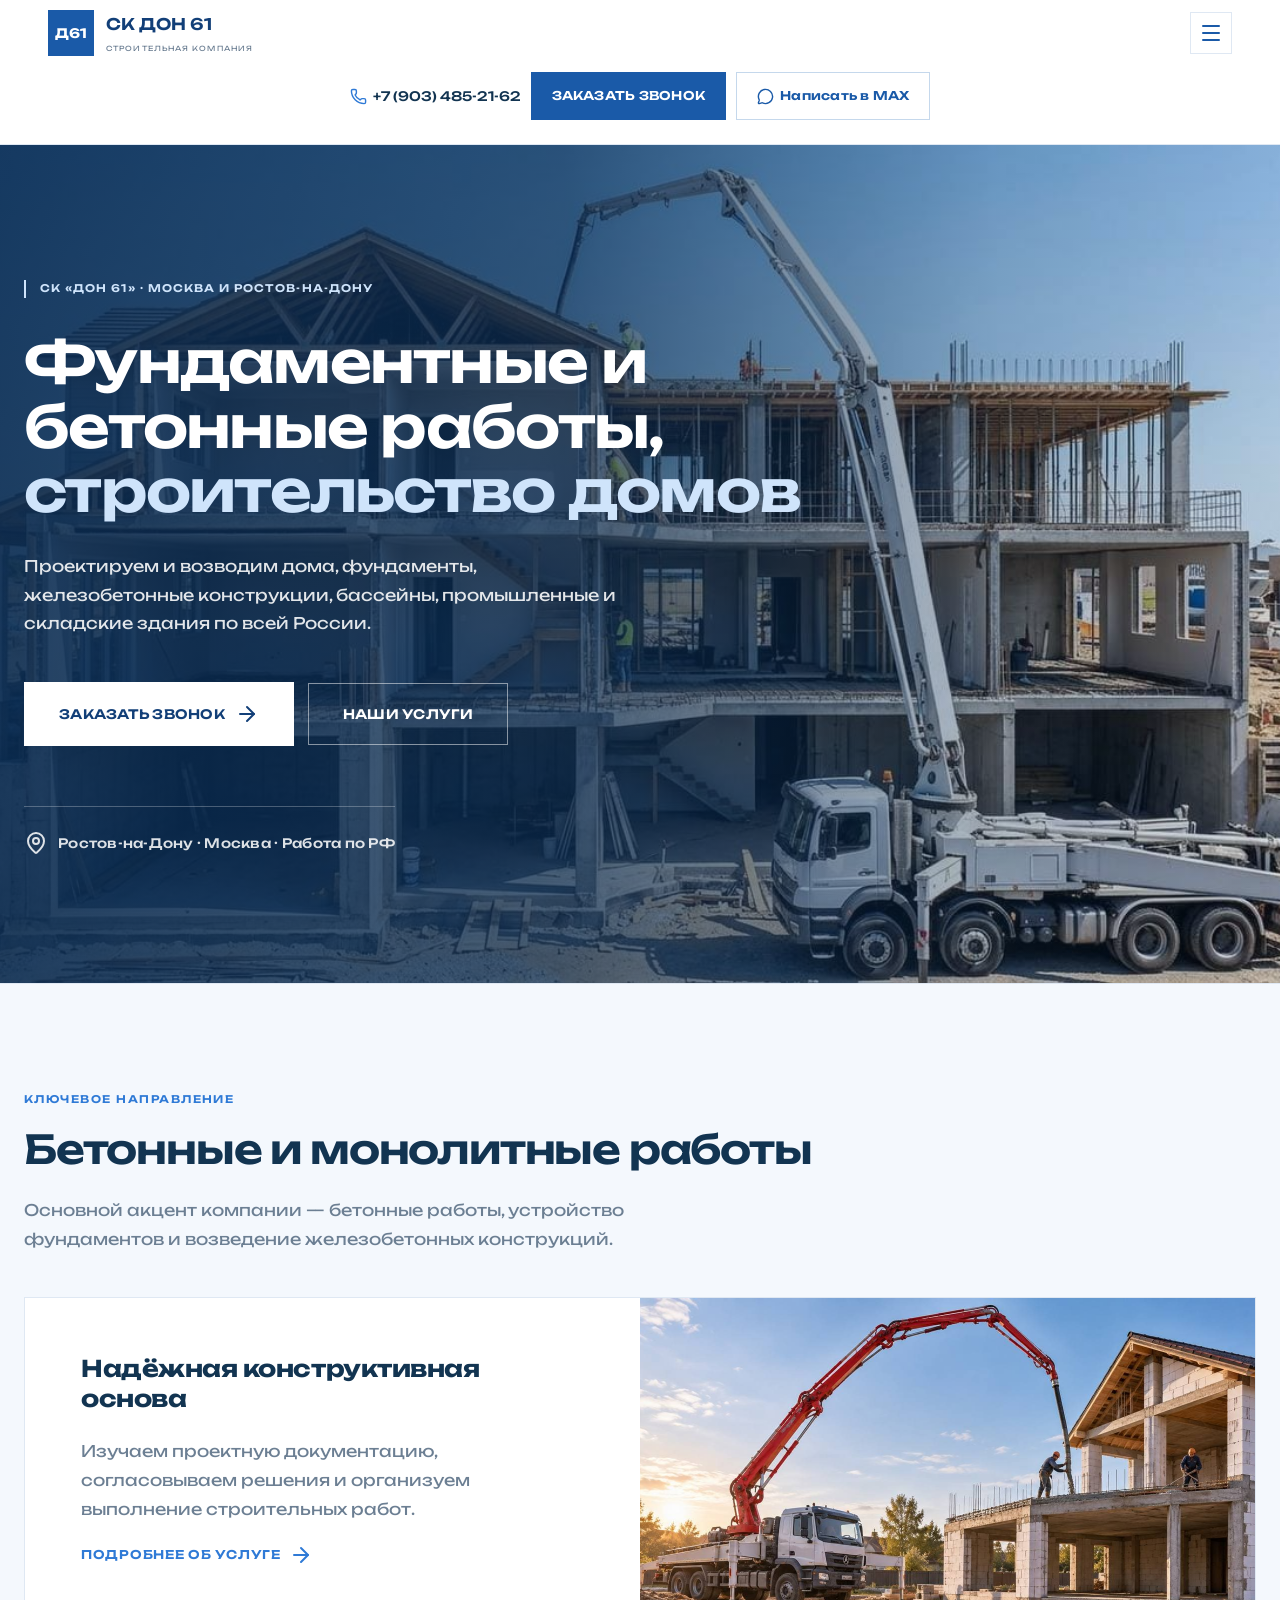
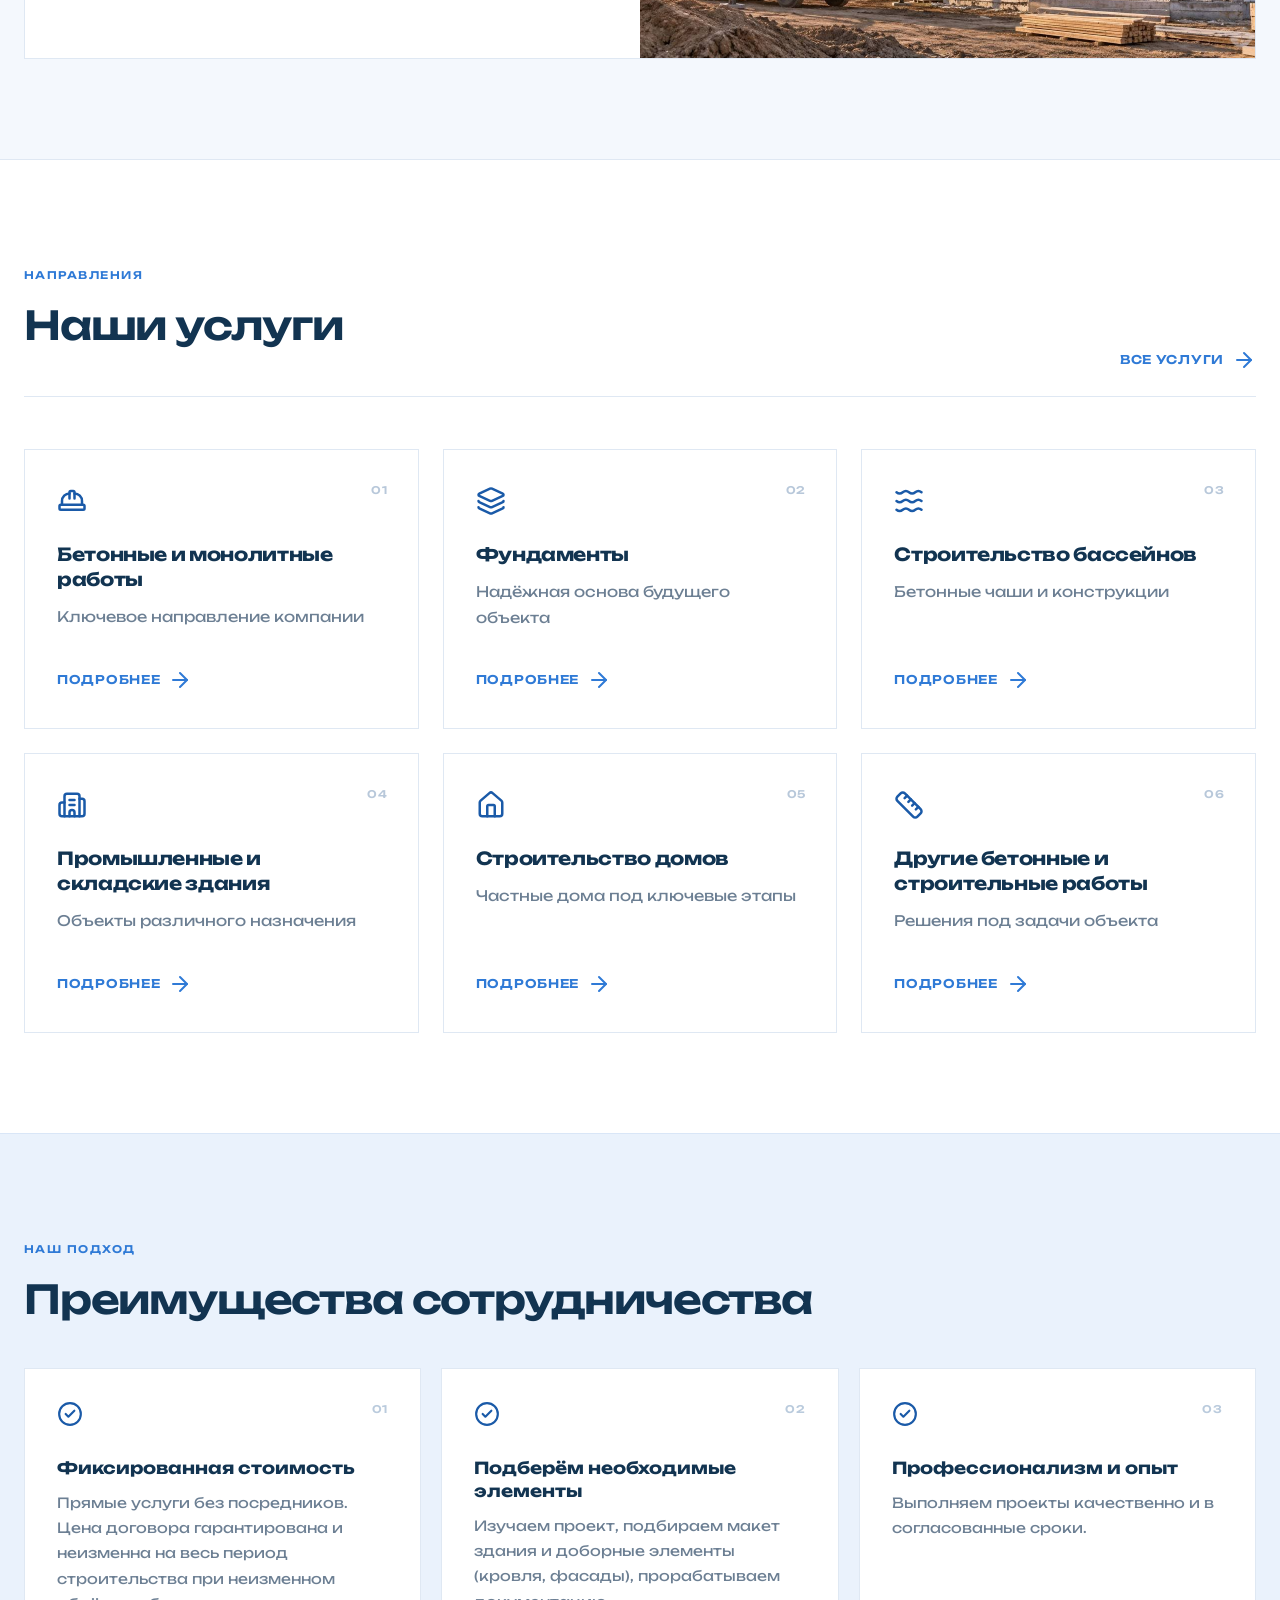
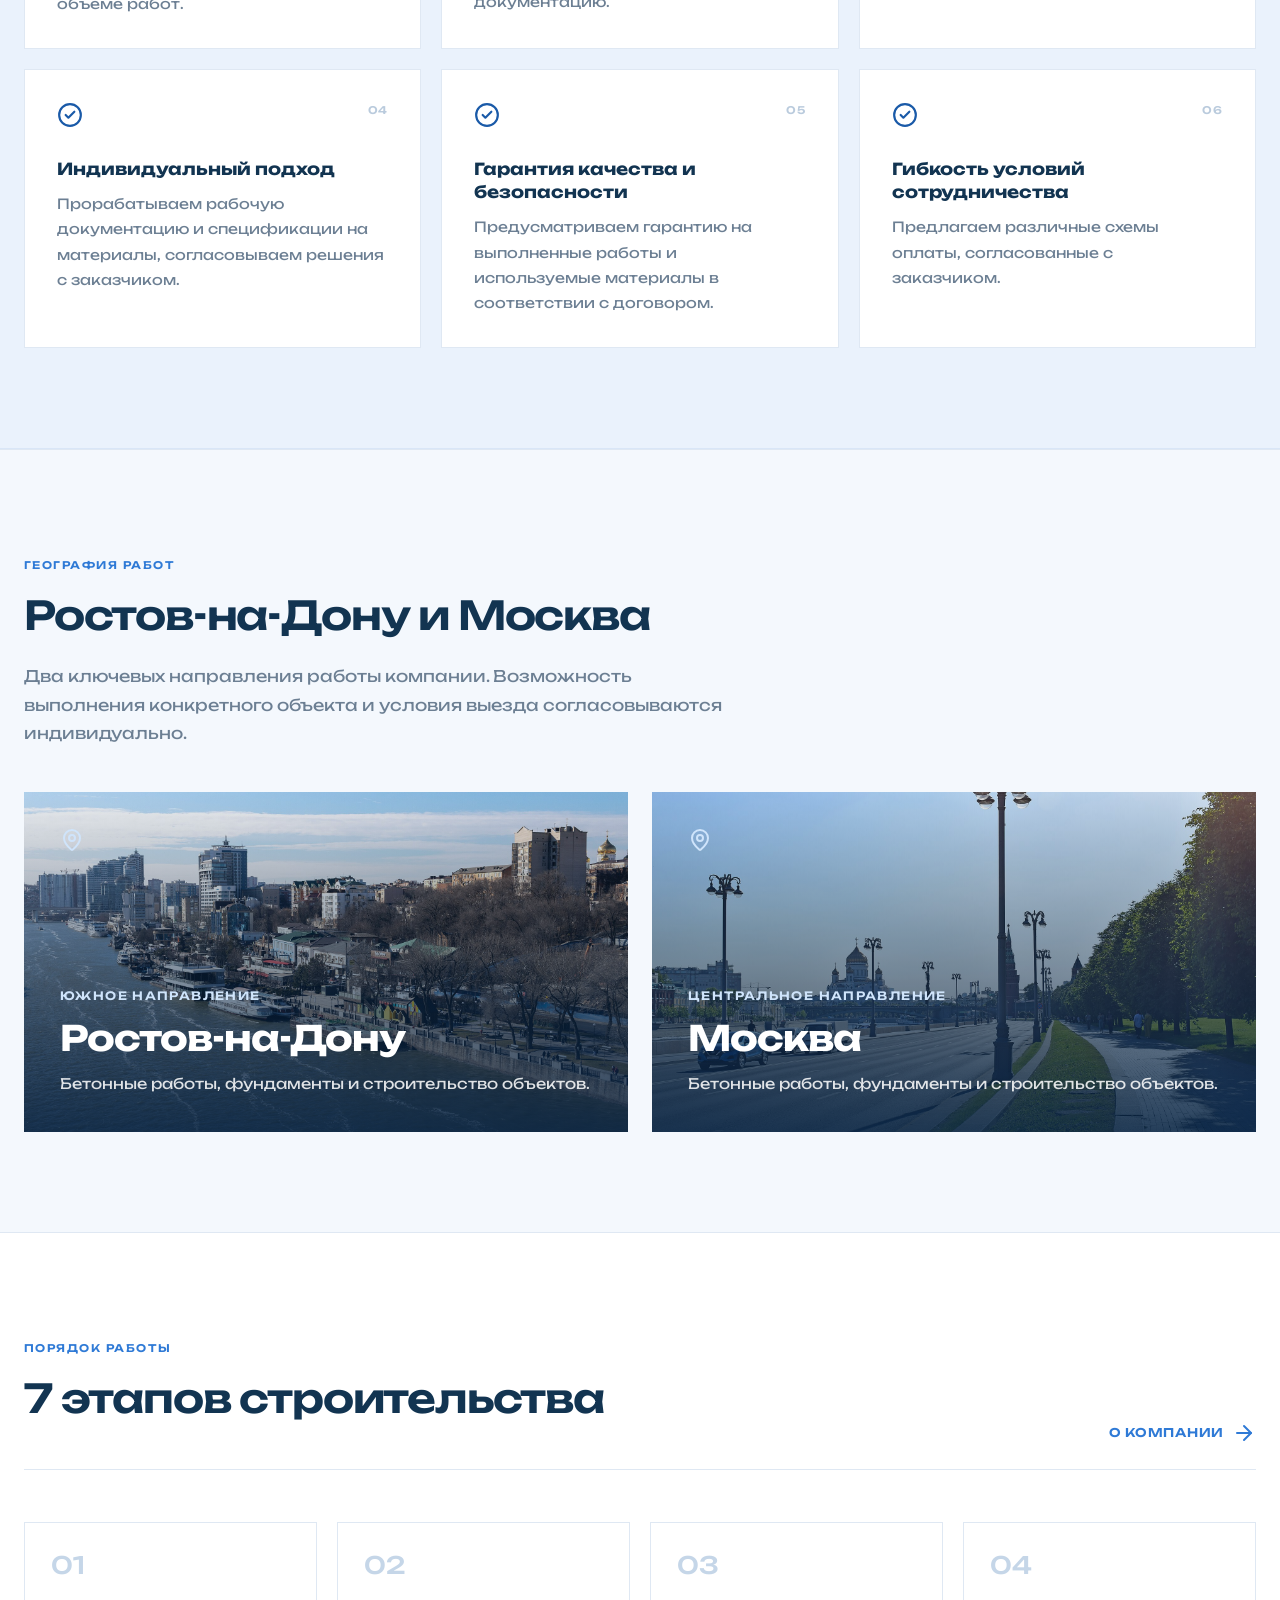
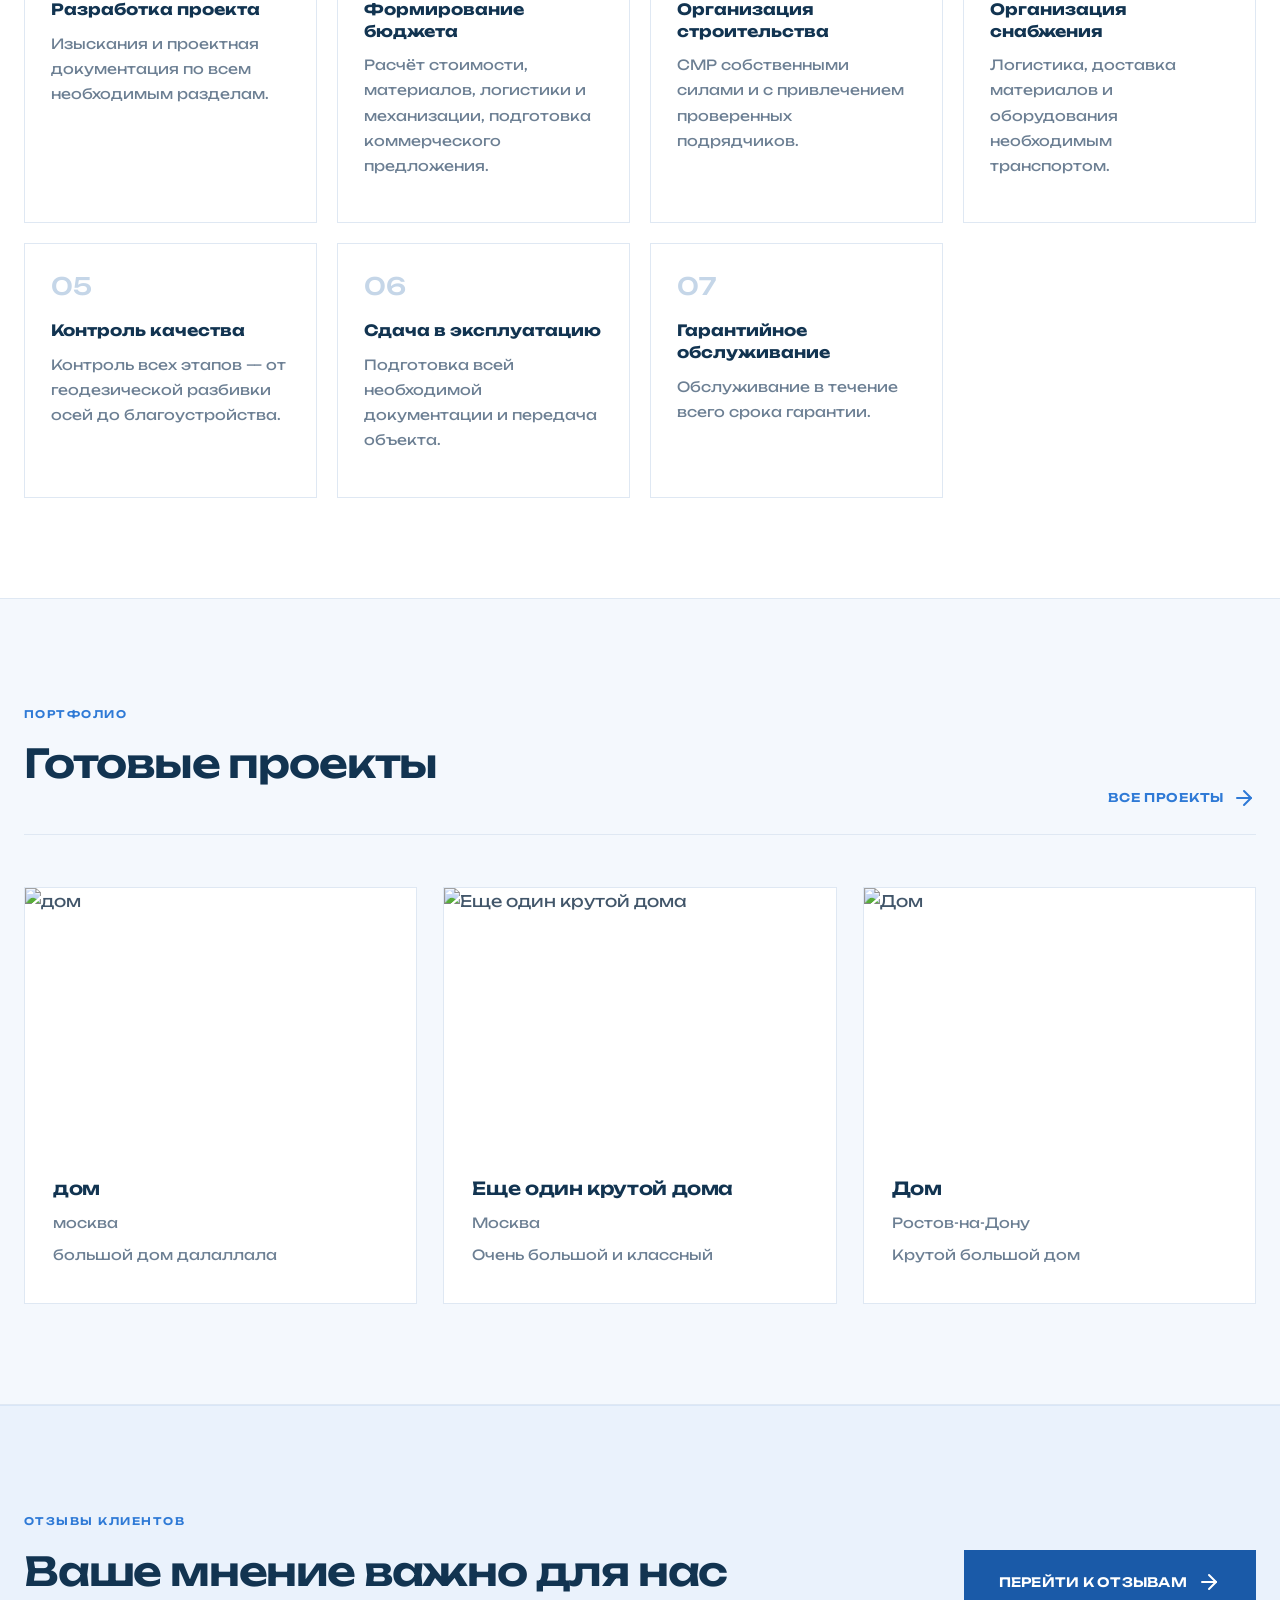
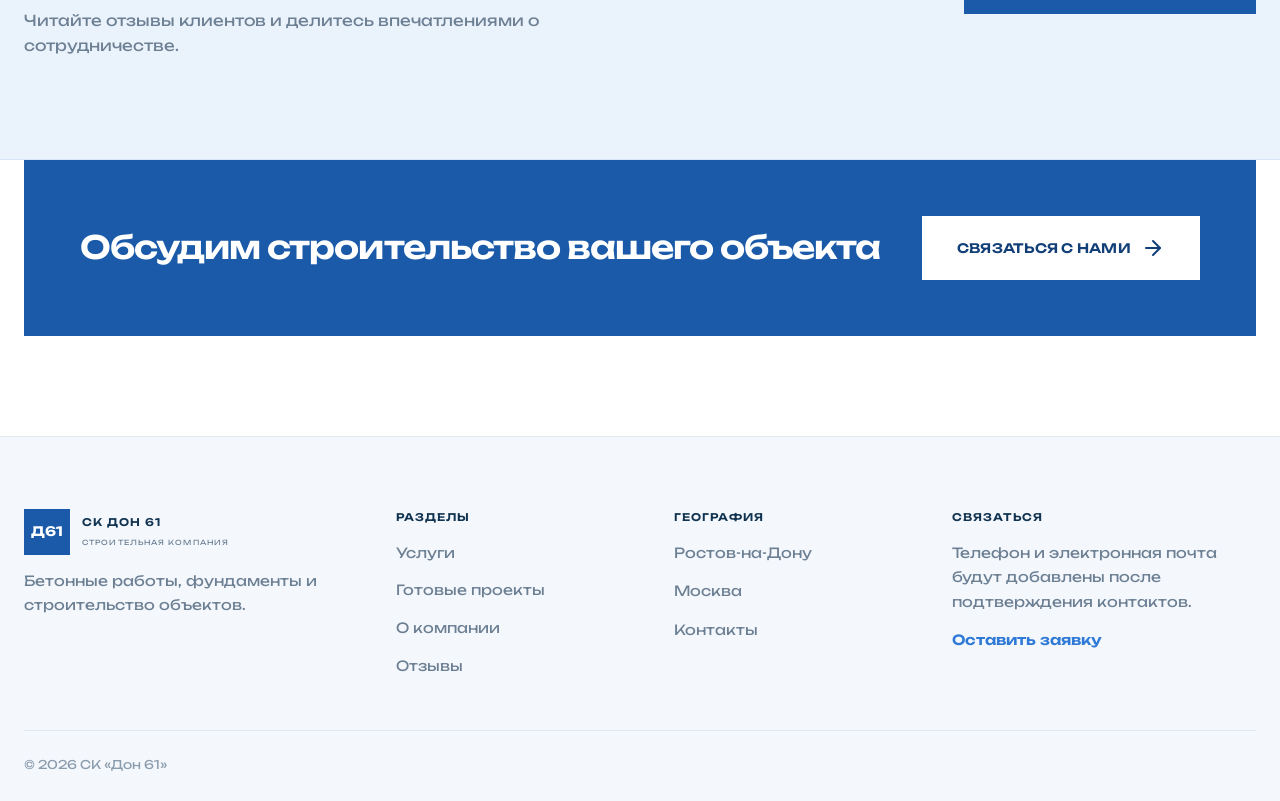
==== commit 3d437319: "Add files via upload" ====
--- a/index.html
+++ b/index.html
@@ -1 +1 @@
-<!DOCTYPE html><html lang="ru"><head><meta charSet="utf-8"/><meta name="viewport" content="width=device-width, initial-scale=1"/><link rel="stylesheet" href="/_next/static/chunks/1mago25hz030-.css" data-precedence="next"/><link rel="preload" as="script" fetchPriority="low" href="/_next/static/chunks/1x6obpmlu1_c2.js"/><script src="/_next/static/chunks/2r4s4h5xul1n-.js" async=""></script><script src="/_next/static/chunks/3wbm-994r45kr.js" async=""></script><script src="/_next/static/chunks/1kb4dcqdypxx7.js" async=""></script><script src="/_next/static/chunks/turbopack-3-ry682tkyiqk.js" async=""></script><script src="/_next/static/chunks/3wkxv6qrea8cu.js" async=""></script><script src="/_next/static/chunks/2v3uxmwaenhq3.js" async=""></script><title>СК Дон 61 — бетонные и строительные работы</title><meta name="description" content="Бетонные и монолитные работы, фундаменты, бассейны, дома, промышленные и складские здания. Ростов-на-Дону и Москва."/><link rel="icon" href="/favicon.ico?favicon.117ezoe8m31dk.ico" sizes="48x48" type="image/x-icon"/><script src="/_next/static/chunks/0cz1d0mv5g_q7.js" noModule=""></script></head><body><div hidden=""><!--$--><!--/$--></div><header class="site-header"><div class="container header-inner"><a class="brand" href="/"><span class="brand-mark">Д61</span><span><b>СК ДОН 61</b><small>СТРОИТЕЛЬНАЯ КОМПАНИЯ</small></span></a><nav class="desktop-nav"><a href="/">Главная</a><a href="/services/">Услуги</a><a href="/portfolio/">Готовые проекты</a><a href="/about/">О компании</a><a href="/reviews/">Отзывы</a><a href="/contacts/">Контакты</a></nav><div class="header-actions"><a class="header-phone" href="tel:+79034852162"><svg xmlns="http://www.w3.org/2000/svg" width="17" height="17" viewBox="0 0 24 24" fill="none" stroke="currentColor" stroke-width="2" stroke-linecap="round" stroke-linejoin="round" class="lucide lucide-phone" aria-hidden="true"><path d="M13.832 16.568a1 1 0 0 0 1.213-.303l.355-.465A2 2 0 0 1 17 15h3a2 2 0 0 1 2 2v3a2 2 0 0 1-2 2A18 18 0 0 1 2 4a2 2 0 0 1 2-2h3a2 2 0 0 1 2 2v3a2 2 0 0 1-.8 1.6l-.468.351a1 1 0 0 0-.292 1.233 14 14 0 0 0 6.392 6.384"></path></svg>+7 (903) 485-21-62</a><button type="button" class="header-cta">Заказать звонок</button><a class="header-max" href="https://max.ru/" target="_blank" rel="noopener noreferrer"><svg xmlns="http://www.w3.org/2000/svg" width="17" height="17" viewBox="0 0 24 24" fill="none" stroke="currentColor" stroke-width="2" stroke-linecap="round" stroke-linejoin="round" class="lucide lucide-message-circle" aria-hidden="true"><path d="M2.992 16.342a2 2 0 0 1 .094 1.167l-1.065 3.29a1 1 0 0 0 1.236 1.168l3.413-.998a2 2 0 0 1 1.099.092 10 10 0 1 0-4.777-4.719"></path></svg>Написать в MAX</a></div><button class="mobile-toggle" aria-label="Меню"><svg xmlns="http://www.w3.org/2000/svg" width="24" height="24" viewBox="0 0 24 24" fill="none" stroke="currentColor" stroke-width="2" stroke-linecap="round" stroke-linejoin="round" class="lucide lucide-menu" aria-hidden="true"><path d="M4 5h16"></path><path d="M4 12h16"></path><path d="M4 19h16"></path></svg></button></div></header><main><section class="hero"><div class="hero-overlay"></div><div class="container hero-content"><span class="hero-kicker">СК «ДОН 61» · МОСКВА И РОСТОВ-НА-ДОНУ</span><h1>Фундаментные и бетонные работы, <em>строительство домов</em></h1><p>Проектируем и возводим дома, фундаменты, железобетонные конструкции, бассейны, промышленные и складские здания по всей России.</p><div class="hero-actions"><button type="button" class="button button-primary">Заказать звонок <svg xmlns="http://www.w3.org/2000/svg" width="24" height="24" viewBox="0 0 24 24" fill="none" stroke="currentColor" stroke-width="2" stroke-linecap="round" stroke-linejoin="round" class="lucide lucide-arrow-right" aria-hidden="true"><path d="M5 12h14"></path><path d="m12 5 7 7-7 7"></path></svg></button><a class="button button-outline" href="/services/">Наши услуги</a></div><div class="hero-location"><svg xmlns="http://www.w3.org/2000/svg" width="24" height="24" viewBox="0 0 24 24" fill="none" stroke="currentColor" stroke-width="2" stroke-linecap="round" stroke-linejoin="round" class="lucide lucide-map-pin" aria-hidden="true"><path d="M20 10c0 4.993-5.539 10.193-7.399 11.799a1 1 0 0 1-1.202 0C9.539 20.193 4 14.993 4 10a8 8 0 0 1 16 0"></path><circle cx="12" cy="10" r="3"></circle></svg> Ростов-на-Дону · Москва · Работа по РФ</div></div></section><section class="section section-light"><div class="container"><span class="eyebrow">КЛЮЧЕВОЕ НАПРАВЛЕНИЕ</span><h2>Бетонные и монолитные работы</h2><p class="section-lead">Основной акцент компании — бетонные работы, устройство фундаментов и возведение железобетонных конструкций.</p><div class="feature-band"><div><h3>Надёжная конструктивная основа</h3><p>Изучаем проектную документацию, согласовываем решения и организуем выполнение строительных работ.</p><a class="text-link" href="/services/concrete/">Подробнее об услуге <svg xmlns="http://www.w3.org/2000/svg" width="24" height="24" viewBox="0 0 24 24" fill="none" stroke="currentColor" stroke-width="2" stroke-linecap="round" stroke-linejoin="round" class="lucide lucide-arrow-right" aria-hidden="true"><path d="M5 12h14"></path><path d="m12 5 7 7-7 7"></path></svg></a></div><div class="feature-photo" role="img" aria-label="Строительные бетонные работы"></div></div></div></section><section class="section"><div class="container"><div class="section-heading"><div><span class="eyebrow">НАПРАВЛЕНИЯ</span><h2>Наши услуги</h2></div><a class="text-link" href="/services/">Все услуги <svg xmlns="http://www.w3.org/2000/svg" width="24" height="24" viewBox="0 0 24 24" fill="none" stroke="currentColor" stroke-width="2" stroke-linecap="round" stroke-linejoin="round" class="lucide lucide-arrow-right" aria-hidden="true"><path d="M5 12h14"></path><path d="m12 5 7 7-7 7"></path></svg></a></div><div class="service-grid"><a class="service-tile" href="/services/concrete/"><span class="tile-index">0<!-- -->1</span><svg xmlns="http://www.w3.org/2000/svg" width="24" height="24" viewBox="0 0 24 24" fill="none" stroke="currentColor" stroke-width="2" stroke-linecap="round" stroke-linejoin="round" class="lucide lucide-hard-hat" aria-hidden="true"><path d="M10 10V5a1 1 0 0 1 1-1h2a1 1 0 0 1 1 1v5"></path><path d="M14 6a6 6 0 0 1 6 6v3"></path><path d="M4 15v-3a6 6 0 0 1 6-6"></path><rect x="2" y="15" width="20" height="4" rx="1"></rect></svg><h3>Бетонные и монолитные работы</h3><p>Ключевое направление компании</p><span class="tile-link">Подробнее <svg xmlns="http://www.w3.org/2000/svg" width="24" height="24" viewBox="0 0 24 24" fill="none" stroke="currentColor" stroke-width="2" stroke-linecap="round" stroke-linejoin="round" class="lucide lucide-arrow-right" aria-hidden="true"><path d="M5 12h14"></path><path d="m12 5 7 7-7 7"></path></svg></span></a><a class="service-tile" href="/services/foundations/"><span class="tile-index">0<!-- -->2</span><svg xmlns="http://www.w3.org/2000/svg" width="24" height="24" viewBox="0 0 24 24" fill="none" stroke="currentColor" stroke-width="2" stroke-linecap="round" stroke-linejoin="round" class="lucide lucide-layers lucide-layers-3" aria-hidden="true"><path d="M12.83 2.18a2 2 0 0 0-1.66 0L2.6 6.08a1 1 0 0 0 0 1.83l8.58 3.91a2 2 0 0 0 1.66 0l8.58-3.9a1 1 0 0 0 0-1.83z"></path><path d="M2 12a1 1 0 0 0 .58.91l8.6 3.91a2 2 0 0 0 1.65 0l8.58-3.9A1 1 0 0 0 22 12"></path><path d="M2 17a1 1 0 0 0 .58.91l8.6 3.91a2 2 0 0 0 1.65 0l8.58-3.9A1 1 0 0 0 22 17"></path></svg><h3>Фундаменты</h3><p>Надёжная основа будущего объекта</p><span class="tile-link">Подробнее <svg xmlns="http://www.w3.org/2000/svg" width="24" height="24" viewBox="0 0 24 24" fill="none" stroke="currentColor" stroke-width="2" stroke-linecap="round" stroke-linejoin="round" class="lucide lucide-arrow-right" aria-hidden="true"><path d="M5 12h14"></path><path d="m12 5 7 7-7 7"></path></svg></span></a><a class="service-tile" href="/services/pools/"><span class="tile-index">0<!-- -->3</span><svg xmlns="http://www.w3.org/2000/svg" width="24" height="24" viewBox="0 0 24 24" fill="none" stroke="currentColor" stroke-width="2" stroke-linecap="round" stroke-linejoin="round" class="lucide lucide-waves-horizontal lucide-waves" aria-hidden="true"><path d="M2 12q2.5 2 5 0t5 0 5 0 5 0"></path><path d="M2 19q2.5 2 5 0t5 0 5 0 5 0"></path><path d="M2 5q2.5 2 5 0t5 0 5 0 5 0"></path></svg><h3>Строительство бассейнов</h3><p>Бетонные чаши и конструкции</p><span class="tile-link">Подробнее <svg xmlns="http://www.w3.org/2000/svg" width="24" height="24" viewBox="0 0 24 24" fill="none" stroke="currentColor" stroke-width="2" stroke-linecap="round" stroke-linejoin="round" class="lucide lucide-arrow-right" aria-hidden="true"><path d="M5 12h14"></path><path d="m12 5 7 7-7 7"></path></svg></span></a><a class="service-tile" href="/services/industrial/"><span class="tile-index">0<!-- -->4</span><svg xmlns="http://www.w3.org/2000/svg" width="24" height="24" viewBox="0 0 24 24" fill="none" stroke="currentColor" stroke-width="2" stroke-linecap="round" stroke-linejoin="round" class="lucide lucide-building-complex lucide-building-2" aria-hidden="true"><path d="M10 12h4"></path><path d="M10 8h4"></path><path d="M14 21v-3a2 2 0 0 0-4 0v3"></path><path d="M6 10H4a2 2 0 0 0-2 2v7a2 2 0 0 0 2 2h16a2 2 0 0 0 2-2V9a2 2 0 0 0-2-2h-2"></path><path d="M6 21V5a2 2 0 0 1 2-2h8a2 2 0 0 1 2 2v16"></path></svg><h3>Промышленные и складские здания</h3><p>Объекты различного назначения</p><span class="tile-link">Подробнее <svg xmlns="http://www.w3.org/2000/svg" width="24" height="24" viewBox="0 0 24 24" fill="none" stroke="currentColor" stroke-width="2" stroke-linecap="round" stroke-linejoin="round" class="lucide lucide-arrow-right" aria-hidden="true"><path d="M5 12h14"></path><path d="m12 5 7 7-7 7"></path></svg></span></a><a class="service-tile" href="/services/houses/"><span class="tile-index">0<!-- -->5</span><svg xmlns="http://www.w3.org/2000/svg" width="24" height="24" viewBox="0 0 24 24" fill="none" stroke="currentColor" stroke-width="2" stroke-linecap="round" stroke-linejoin="round" class="lucide lucide-house lucide-home" aria-hidden="true"><path d="M15 21v-8a1 1 0 0 0-1-1h-4a1 1 0 0 0-1 1v8"></path><path d="M3 10a2 2 0 0 1 .709-1.528l7-6a2 2 0 0 1 2.582 0l7 6A2 2 0 0 1 21 10v9a2 2 0 0 1-2 2H5a2 2 0 0 1-2-2z"></path></svg><h3>Строительство домов</h3><p>Частные дома под ключевые этапы</p><span class="tile-link">Подробнее <svg xmlns="http://www.w3.org/2000/svg" width="24" height="24" viewBox="0 0 24 24" fill="none" stroke="currentColor" stroke-width="2" stroke-linecap="round" stroke-linejoin="round" class="lucide lucide-arrow-right" aria-hidden="true"><path d="M5 12h14"></path><path d="m12 5 7 7-7 7"></path></svg></span></a><a class="service-tile" href="/services/other/"><span class="tile-index">0<!-- -->6</span><svg xmlns="http://www.w3.org/2000/svg" width="24" height="24" viewBox="0 0 24 24" fill="none" stroke="currentColor" stroke-width="2" stroke-linecap="round" stroke-linejoin="round" class="lucide lucide-ruler" aria-hidden="true"><path d="M21.3 15.3a2.4 2.4 0 0 1 0 3.4l-2.6 2.6a2.4 2.4 0 0 1-3.4 0L2.7 8.7a2.41 2.41 0 0 1 0-3.4l2.6-2.6a2.41 2.41 0 0 1 3.4 0Z"></path><path d="m14.5 12.5 2-2"></path><path d="m11.5 9.5 2-2"></path><path d="m8.5 6.5 2-2"></path><path d="m17.5 15.5 2-2"></path></svg><h3>Другие бетонные и строительные работы</h3><p>Решения под задачи объекта</p><span class="tile-link">Подробнее <svg xmlns="http://www.w3.org/2000/svg" width="24" height="24" viewBox="0 0 24 24" fill="none" stroke="currentColor" stroke-width="2" stroke-linecap="round" stroke-linejoin="round" class="lucide lucide-arrow-right" aria-hidden="true"><path d="M5 12h14"></path><path d="m12 5 7 7-7 7"></path></svg></span></a></div></div></section><section class="section section-dark"><div class="container"><span class="eyebrow">НАШ ПОДХОД</span><h2>Преимущества сотрудничества</h2><div class="advantage-grid"><article class="advantage"><svg xmlns="http://www.w3.org/2000/svg" width="24" height="24" viewBox="0 0 24 24" fill="none" stroke="currentColor" stroke-width="2" stroke-linecap="round" stroke-linejoin="round" class="lucide lucide-circle-check lucide-check-circle-2" aria-hidden="true"><circle cx="12" cy="12" r="10"></circle><path d="m16 9-5.5 5.5L8 12"></path></svg><span>0<!-- -->1</span><h3>Фиксированная стоимость</h3><p>Прямые услуги без посредников. Цена договора гарантирована и неизменна на весь период строительства при неизменном объёме работ.</p></article><article class="advantage"><svg xmlns="http://www.w3.org/2000/svg" width="24" height="24" viewBox="0 0 24 24" fill="none" stroke="currentColor" stroke-width="2" stroke-linecap="round" stroke-linejoin="round" class="lucide lucide-circle-check lucide-check-circle-2" aria-hidden="true"><circle cx="12" cy="12" r="10"></circle><path d="m16 9-5.5 5.5L8 12"></path></svg><span>0<!-- -->2</span><h3>Подберём необходимые элементы</h3><p>Изучаем проект, подбираем макет здания и доборные элементы (кровля, фасады), прорабатываем документацию.</p></article><article class="advantage"><svg xmlns="http://www.w3.org/2000/svg" width="24" height="24" viewBox="0 0 24 24" fill="none" stroke="currentColor" stroke-width="2" stroke-linecap="round" stroke-linejoin="round" class="lucide lucide-circle-check lucide-check-circle-2" aria-hidden="true"><circle cx="12" cy="12" r="10"></circle><path d="m16 9-5.5 5.5L8 12"></path></svg><span>0<!-- -->3</span><h3>Профессионализм и опыт</h3><p>Выполняем проекты качественно и в согласованные сроки.</p></article><article class="advantage"><svg xmlns="http://www.w3.org/2000/svg" width="24" height="24" viewBox="0 0 24 24" fill="none" stroke="currentColor" stroke-width="2" stroke-linecap="round" stroke-linejoin="round" class="lucide lucide-circle-check lucide-check-circle-2" aria-hidden="true"><circle cx="12" cy="12" r="10"></circle><path d="m16 9-5.5 5.5L8 12"></path></svg><span>0<!-- -->4</span><h3>Индивидуальный подход</h3><p>Прорабатываем рабочую документацию и спецификации на материалы, согласовываем решения с заказчиком.</p></article><article class="advantage"><svg xmlns="http://www.w3.org/2000/svg" width="24" height="24" viewBox="0 0 24 24" fill="none" stroke="currentColor" stroke-width="2" stroke-linecap="round" stroke-linejoin="round" class="lucide lucide-circle-check lucide-check-circle-2" aria-hidden="true"><circle cx="12" cy="12" r="10"></circle><path d="m16 9-5.5 5.5L8 12"></path></svg><span>0<!-- -->5</span><h3>Гарантия качества и безопасности</h3><p>Предусматриваем гарантию на выполненные работы и используемые материалы в соответствии с договором.</p></article><article class="advantage"><svg xmlns="http://www.w3.org/2000/svg" width="24" height="24" viewBox="0 0 24 24" fill="none" stroke="currentColor" stroke-width="2" stroke-linecap="round" stroke-linejoin="round" class="lucide lucide-circle-check lucide-check-circle-2" aria-hidden="true"><circle cx="12" cy="12" r="10"></circle><path d="m16 9-5.5 5.5L8 12"></path></svg><span>0<!-- -->6</span><h3>Гибкость условий сотрудничества</h3><p>Предлагаем различные схемы оплаты, согласованные с заказчиком.</p></article></div></div></section><section class="section section-light"><div class="container"><span class="eyebrow">ГЕОГРАФИЯ РАБОТ</span><h2>Ростов-на-Дону и Москва</h2><p class="section-lead">Два ключевых направления работы компании. Возможность выполнения конкретного объекта и условия выезда согласовываются индивидуально.</p><div class="city-grid"><article class="city-panel city-rostov"><svg xmlns="http://www.w3.org/2000/svg" width="24" height="24" viewBox="0 0 24 24" fill="none" stroke="currentColor" stroke-width="2" stroke-linecap="round" stroke-linejoin="round" class="lucide lucide-map-pin" aria-hidden="true"><path d="M20 10c0 4.993-5.539 10.193-7.399 11.799a1 1 0 0 1-1.202 0C9.539 20.193 4 14.993 4 10a8 8 0 0 1 16 0"></path><circle cx="12" cy="10" r="3"></circle></svg><span>ЮЖНОЕ НАПРАВЛЕНИЕ</span><h3>Ростов-на-Дону</h3><p>Бетонные работы, фундаменты и строительство объектов.</p></article><article class="city-panel city-moscow"><svg xmlns="http://www.w3.org/2000/svg" width="24" height="24" viewBox="0 0 24 24" fill="none" stroke="currentColor" stroke-width="2" stroke-linecap="round" stroke-linejoin="round" class="lucide lucide-map-pin" aria-hidden="true"><path d="M20 10c0 4.993-5.539 10.193-7.399 11.799a1 1 0 0 1-1.202 0C9.539 20.193 4 14.993 4 10a8 8 0 0 1 16 0"></path><circle cx="12" cy="10" r="3"></circle></svg><span>ЦЕНТРАЛЬНОЕ НАПРАВЛЕНИЕ</span><h3>Москва</h3><p>Бетонные работы, фундаменты и строительство объектов.</p></article></div></div></section><section class="section"><div class="container"><div class="section-heading"><div><span class="eyebrow">ПОРЯДОК РАБОТЫ</span><h2>7 этапов строительства</h2></div><a class="text-link" href="/about/">О компании <svg xmlns="http://www.w3.org/2000/svg" width="24" height="24" viewBox="0 0 24 24" fill="none" stroke="currentColor" stroke-width="2" stroke-linecap="round" stroke-linejoin="round" class="lucide lucide-arrow-right" aria-hidden="true"><path d="M5 12h14"></path><path d="m12 5 7 7-7 7"></path></svg></a></div><div class="stage-grid"><article class="stage"><span>01</span><h3>Разработка проекта</h3><p>Изыскания и проектная документация по всем необходимым разделам.</p></article><article class="stage"><span>02</span><h3>Формирование бюджета</h3><p>Расчёт стоимости, материалов, логистики и механизации, подготовка коммерческого предложения.</p></article><article class="stage"><span>03</span><h3>Организация строительства</h3><p>СМР собственными силами и с привлечением проверенных подрядчиков.</p></article><article class="stage"><span>04</span><h3>Организация снабжения</h3><p>Логистика, доставка материалов и оборудования необходимым транспортом.</p></article><article class="stage"><span>05</span><h3>Контроль качества</h3><p>Контроль всех этапов — от геодезической разбивки осей до благоустройства.</p></article><article class="stage"><span>06</span><h3>Сдача в эксплуатацию</h3><p>Подготовка всей необходимой документации и передача объекта.</p></article><article class="stage"><span>07</span><h3>Гарантийное обслуживание</h3><p>Обслуживание в течение всего срока гарантии.</p></article></div></div></section><section class="section section-light"><div class="container"><div class="section-heading"><div><span class="eyebrow">ПОРТФОЛИО</span><h2>Готовые проекты</h2></div><a class="text-link" href="/portfolio/">Все проекты <svg xmlns="http://www.w3.org/2000/svg" width="24" height="24" viewBox="0 0 24 24" fill="none" stroke="currentColor" stroke-width="2" stroke-linecap="round" stroke-linejoin="round" class="lucide lucide-arrow-right" aria-hidden="true"><path d="M5 12h14"></path><path d="m12 5 7 7-7 7"></path></svg></a></div><div class="portfolio-grid"><article class="portfolio-card"><img src="http://u3711682.isp.regruhosting.ru/uploads/9f6ab7f86274865601a1dd9af8437214.jpg" alt="дом" loading="lazy"/><div class="portfolio-card-content"><h2>дом</h2><p>москва</p><p class="project-desc">большой дом далаллала</p></div></article><article class="portfolio-card"><img src="http://u3711682.isp.regruhosting.ru/uploads/1508c3f1453ff92fba313248a13b08ab.png" alt="Еще один крутой дома" loading="lazy"/><div class="portfolio-card-content"><h2>Еще один крутой дома</h2><p>Москва</p><p class="project-desc">Очень большой и классный</p></div></article><article class="portfolio-card"><img src="http://u3711682.isp.regruhosting.ru/uploads/77f450fec3baa694c63b853866fc6f94.png" alt="Дом" loading="lazy"/><div class="portfolio-card-content"><h2>Дом</h2><p>Ростов-на-Дону</p><p class="project-desc">Крутой большой дом</p></div></article></div></div></section><section class="section section-dark"><div class="container review-callout"><div><span class="eyebrow">ОТЗЫВЫ КЛИЕНТОВ</span><h2>Ваше мнение важно для нас</h2><p>Читайте отзывы клиентов и делитесь впечатлениями о сотрудничестве.</p></div><a class="button button-primary" href="/reviews/">Перейти к отзывам <svg xmlns="http://www.w3.org/2000/svg" width="24" height="24" viewBox="0 0 24 24" fill="none" stroke="currentColor" stroke-width="2" stroke-linecap="round" stroke-linejoin="round" class="lucide lucide-arrow-right" aria-hidden="true"><path d="M5 12h14"></path><path d="m12 5 7 7-7 7"></path></svg></a></div></section><section class="section contact-strip"><div class="container contact-strip-inner"><h2>Обсудим строительство вашего объекта</h2><a class="button button-primary" href="/contacts/">Связаться с нами <svg xmlns="http://www.w3.org/2000/svg" width="24" height="24" viewBox="0 0 24 24" fill="none" stroke="currentColor" stroke-width="2" stroke-linecap="round" stroke-linejoin="round" class="lucide lucide-arrow-right" aria-hidden="true"><path d="M5 12h14"></path><path d="m12 5 7 7-7 7"></path></svg></a></div></section><!--$--><!--/$--></main><footer class="site-footer"><div class="container footer-grid"><div><a class="brand footer-brand" href="/"><span class="brand-mark">Д61</span><span><b>СК ДОН 61</b><small>СТРОИТЕЛЬНАЯ КОМПАНИЯ</small></span></a><p>Бетонные работы, фундаменты и строительство объектов.</p></div><div><b>Разделы</b><a href="/services/">Услуги</a><a href="/portfolio/">Готовые проекты</a><a href="/about/">О компании</a><a href="/reviews/">Отзывы</a></div><div><b>География</b><span>Ростов-на-Дону</span><span>Москва</span><a href="/contacts/">Контакты</a></div><div><b>Связаться</b><span>Телефон и электронная почта будут добавлены после подтверждения контактов.</span><a class="footer-cta" href="/contacts/">Оставить заявку</a></div></div><div class="container footer-bottom">© <!-- -->2026<!-- --> СК «Дон 61»</div></footer><script id="_R_">(globalThis["TURBOPACK"] || (globalThis["TURBOPACK"] = [])).push({"otherChunks":["static/chunks/1x6obpmlu1_c2.js","static/chunks/2r4s4h5xul1n-.js","static/chunks/3wbm-994r45kr.js","static/chunks/1kb4dcqdypxx7.js"],"runtimeModuleIds":[94553]});</script><script src="/_next/static/chunks/1x6obpmlu1_c2.js" async=""></script><script>(self.__next_f=self.__next_f||[]).push([0])</script><script>self.__next_f.push([1,"1:\"$Sreact.fragment\"\n2:\"/_next/static/chunks/3wkxv6qrea8cu.js\"\n3:\"/_next/static/chunks/2v3uxmwaenhq3.js\"\n4:I[53195,[\"$2\",\"$3\"],\"default\"]\n5:I[39756,[\"$2\",\"$3\"],\"default\"]\n6:I[37457,[\"$2\",\"$3\"],\"default\"]\n7:I[22016,[\"$2\",\"$3\"],\"\"]\n8:I[5014,[\"$2\",\"$3\"],\"default\"]\nb:I[97367,[\"$2\",\"$3\"],\"OutletBoundary\"]\nc:\"$Sreact.suspense\"\ne:\"ViewportBoundary\"\nf:I[97367,[\"$2\",\"$3\"],\"$e\"]\n11:\"MetadataBoundary\"\n12:I[97367,[\"$2\",\"$3\"],\"$11\"]\n14:I[68027,[\"$2\",\"$3\"],\"default\",1]\n:HL[\"/_next/static/chunks/1mago25hz030-.css\",\"style\"]\n9:[[\"children\",{\"s\":\"__PAGE__\",\"h\":512,\"d\":{\"r\":[\"$\",\"$1\",\"c\",{\"children\":[\"$La\",null,[\"$\",\"$Lb\",null,{\"children\":[\"$\",\"$c\",null,{\"name\":\"Next.MetadataOutlet\",\"children\":\"$@d\"}]}]]}],\"p\":false,\"v\":null}}]]\n"])</script><script>self.__next_f.push([1,"0:{\"P\":null,\"c\":[\"\",\"\"],\"q\":\"\",\"i\":false,\"t\":{\"t\":{\"s\":\"\",\"h\":528,\"d\":{\"r\":[\"$\",\"$1\",\"c\",{\"children\":[[[\"$\",\"link\",\"0\",{\"rel\":\"stylesheet\",\"href\":\"/_next/static/chunks/1mago25hz030-.css\",\"precedence\":\"next\",\"crossOrigin\":\"$undefined\",\"nonce\":\"$undefined\"}],[\"$\",\"script\",\"script-0\",{\"src\":\"/_next/static/chunks/3wkxv6qrea8cu.js\",\"async\":true,\"nonce\":\"$undefined\"}],[\"$\",\"script\",\"script-1\",{\"src\":\"/_next/static/chunks/2v3uxmwaenhq3.js\",\"async\":true,\"nonce\":\"$undefined\"}]],[\"$\",\"html\",null,{\"lang\":\"ru\",\"children\":[\"$\",\"body\",null,{\"children\":[[\"$\",\"$L4\",null,{}],[\"$\",\"main\",null,{\"children\":[\"$\",\"$L5\",null,{\"parallelRouterKey\":\"children\",\"error\":\"$undefined\",\"errorStyles\":\"$undefined\",\"errorScripts\":\"$undefined\",\"template\":[\"$\",\"$L6\",null,{}],\"templateStyles\":\"$undefined\",\"templateScripts\":\"$undefined\",\"notFound\":[[\"$\",\"section\",null,{\"className\":\"section error-page\",\"children\":[\"$\",\"div\",null,{\"className\":\"container error-page-inner\",\"children\":[[\"$\",\"span\",null,{\"className\":\"eyebrow\",\"children\":\"ОШИБКА 404\"}],[\"$\",\"div\",null,{\"className\":\"error-code\",\"aria-hidden\":\"true\",\"children\":\"404\"}],[\"$\",\"h1\",null,{\"children\":\"Эту страницу ещё не залили\"}],[\"$\",\"p\",null,{\"children\":\"Адрес введён с ошибкой или страница переехала. Бетон тут ни при чём — проверьте ссылку или вернитесь на главную, там всё стоит на месте.\"}],[\"$\",\"div\",null,{\"className\":\"error-actions\",\"children\":[[\"$\",\"$L7\",null,{\"href\":\"/\",\"className\":\"button button-primary\",\"children\":[[\"$\",\"$L8\",null,{\"ref\":\"$undefined\",\"icon\":{\"name\":\"arrow-left\",\"size\":24,\"node\":[[\"path\",{\"d\":\"m12 19-7-7 7-7\",\"key\":\"1l729n\"}],[\"path\",{\"d\":\"M19 12H5\",\"key\":\"x3x0zl\"}]]},\"className\":\"$undefined\"}],\" На главную\"]}],[\"$\",\"$L7\",null,{\"href\":\"/services\",\"className\":\"button button-ghost\",\"children\":[\"Наши услуги \",[\"$\",\"$L8\",null,{\"ref\":\"$undefined\",\"icon\":{\"name\":\"arrow-right\",\"size\":24,\"node\":[[\"path\",{\"d\":\"M5 12h14\",\"key\":\"1ays0h\"}],[\"path\",{\"d\":\"m12 5 7 7-7 7\",\"key\":\"xquz4c\"}]]},\"className\":\"$undefined\"}]]}]]}],[\"$\",\"div\",null,{\"className\":\"error-links\",\"children\":[[\"$\",\"span\",null,{\"children\":\"Или сразу:\"}],[\"$\",\"$L7\",null,{\"href\":\"/portfolio\",\"children\":\"Готовые проекты\"}],[\"$\",\"$L7\",null,{\"href\":\"/reviews\",\"children\":\"Отзывы\"}],[\"$\",\"$L7\",null,{\"href\":\"/contacts\",\"children\":\"Контакты\"}]]}]]}]}],[]],\"forbidden\":\"$undefined\",\"unauthorized\":\"$undefined\"}]}],[\"$\",\"footer\",null,{\"className\":\"site-footer\",\"children\":[[\"$\",\"div\",null,{\"className\":\"container footer-grid\",\"children\":[[\"$\",\"div\",null,{\"children\":[[\"$\",\"$L7\",null,{\"href\":\"/\",\"className\":\"brand footer-brand\",\"children\":[[\"$\",\"span\",null,{\"className\":\"brand-mark\",\"children\":\"Д61\"}],[\"$\",\"span\",null,{\"children\":[[\"$\",\"b\",null,{\"children\":\"СК ДОН 61\"}],[\"$\",\"small\",null,{\"children\":\"СТРОИТЕЛЬНАЯ КОМПАНИЯ\"}]]}]]}],[\"$\",\"p\",null,{\"children\":\"Бетонные работы, фундаменты и строительство объектов.\"}]]}],[\"$\",\"div\",null,{\"children\":[[\"$\",\"b\",null,{\"children\":\"Разделы\"}],[\"$\",\"$L7\",null,{\"href\":\"/services\",\"children\":\"Услуги\"}],[\"$\",\"$L7\",null,{\"href\":\"/portfolio\",\"children\":\"Готовые проекты\"}],[\"$\",\"$L7\",null,{\"href\":\"/about\",\"children\":\"О компании\"}],[\"$\",\"$L7\",null,{\"href\":\"/reviews\",\"children\":\"Отзывы\"}]]}],[\"$\",\"div\",null,{\"children\":[[\"$\",\"b\",null,{\"children\":\"География\"}],[\"$\",\"span\",null,{\"children\":\"Ростов-на-Дону\"}],[\"$\",\"span\",null,{\"children\":\"Москва\"}],[\"$\",\"$L7\",null,{\"href\":\"/contacts\",\"children\":\"Контакты\"}]]}],[\"$\",\"div\",null,{\"children\":[[\"$\",\"b\",null,{\"children\":\"Связаться\"}],[\"$\",\"span\",null,{\"children\":\"Телефон и электронная почта будут добавлены после подтверждения контактов.\"}],[\"$\",\"$L7\",null,{\"href\":\"/contacts\",\"className\":\"footer-cta\",\"children\":\"Оставить заявку\"}]]}]]}],[\"$\",\"div\",null,{\"className\":\"container footer-bottom\",\"children\":[\"© \",2026,\" СК «Дон 61»\"]}]]}]]}]}]]}],\"p\":false,\"v\":null},\"c\":\"$Q9\"},\"h\":{\"r\":[\"$\",\"$1\",\"h\",{\"children\":[null,[\"$\",\"$Lf\",null,{\"children\":\"$L10\"}],[\"$\",\"$L12\",null,{\"children\":[[\"$\",\"div\",null,{\"hidden\":true,\"children\":[\"$\",\"$c\",null,{\"name\":\"Next.Metadata\",\"children\":\"$L13\"}]}],null]}],null]}],\"p\":false,\"v\":null}},\"m\":\"$undefined\",\"G\":[\"$14\",[[\"$\",\"link\",\"0\",{\"rel\":\"stylesheet\",\"href\":\"/_next/static/chunks/1mago25hz030-.css\",\"precedence\":\"next\",\"crossOrigin\":\"$undefined\",\"nonce\":\"$undefined\"}]]],\"S\":true,\"r\":\"$undefined\",\"s\":\"$undefined\",\"a\":\"$undefined\",\"l\":\"$undefined\",\"p\":\"$undefined\",\"d\":\"$undefined\",\"b\":\"S0EJK1KcAkpMhxp7vaVVG\"}\n"])</script><script>self.__next_f.push([1,"10:[[\"$\",\"meta\",\"0\",{\"charSet\":\"utf-8\"}],[\"$\",\"meta\",\"1\",{\"name\":\"viewport\",\"content\":\"width=device-width, initial-scale=1\"}]]\n"])</script><script>self.__next_f.push([1,"15:I[27201,[\"$2\",\"$3\"],\"IconMark\"]\nd:null\n13:[[\"$\",\"title\",\"0\",{\"children\":\"СК Дон 61 — бетонные и строительные работы\"}],[\"$\",\"meta\",\"1\",{\"name\":\"description\",\"content\":\"Бетонные и монолитные работы, фундаменты, бассейны, дома, промышленные и складские здания. Ростов-на-Дону и Москва.\"}],[\"$\",\"link\",\"2\",{\"rel\":\"icon\",\"href\":\"/favicon.ico?favicon.117ezoe8m31dk.ico\",\"sizes\":\"48x48\",\"type\":\"image/x-icon\"}],[\"$\",\"$L15\",\"3\",{}]]\n"])</script><script>self.__next_f.push([1,"16:I[86104,[\"$2\",\"$3\"],\"default\"]\n"])</script><script>self.__next_f.push([1,"a:[[\"$\",\"section\",null,{\"className\":\"hero\",\"children\":[[\"$\",\"div\",null,{\"className\":\"hero-overlay\"}],[\"$\",\"div\",null,{\"className\":\"container hero-content\",\"children\":[[\"$\",\"span\",null,{\"className\":\"hero-kicker\",\"children\":\"СК «ДОН 61» · МОСКВА И РОСТОВ-НА-ДОНУ\"}],[\"$\",\"h1\",null,{\"children\":[\"Фундаментные и бетонные работы, \",[\"$\",\"em\",null,{\"children\":\"строительство домов\"}]]}],[\"$\",\"p\",null,{\"children\":\"Проектируем и возводим дома, фундаменты, железобетонные конструкции, бассейны, промышленные и складские здания по всей России.\"}],[\"$\",\"div\",null,{\"className\":\"hero-actions\",\"children\":[[\"$\",\"$L16\",null,{\"className\":\"button button-primary\",\"children\":[\"Заказать звонок \",[\"$\",\"$L8\",null,{\"ref\":\"$undefined\",\"icon\":\"$0:t:t:d:r:props:children:1:props:children:props:children:1:props:children:props:notFound:0:props:children:props:children:4:props:children:1:props:children:1:props:icon\",\"className\":\"$undefined\"}]]}],[\"$\",\"$L7\",null,{\"className\":\"button button-outline\",\"href\":\"/services\",\"children\":\"Наши услуги\"}]]}],[\"$\",\"div\",null,{\"className\":\"hero-location\",\"children\":[[\"$\",\"$L8\",null,{\"ref\":\"$undefined\",\"icon\":{\"name\":\"map-pin\",\"size\":24,\"node\":[[\"path\",{\"d\":\"M20 10c0 4.993-5.539 10.193-7.399 11.799a1 1 0 0 1-1.202 0C9.539 20.193 4 14.993 4 10a8 8 0 0 1 16 0\",\"key\":\"1r0f0z\"}],[\"circle\",{\"cx\":\"12\",\"cy\":\"10\",\"r\":\"3\",\"key\":\"ilqhr7\"}]]},\"className\":\"$undefined\"}],\" Ростов-на-Дону · Москва · Работа по РФ\"]}]]}]]}],[\"$\",\"section\",null,{\"className\":\"section section-light\",\"children\":[\"$\",\"div\",null,{\"className\":\"container\",\"children\":[[\"$\",\"span\",null,{\"className\":\"eyebrow\",\"children\":\"КЛЮЧЕВОЕ НАПРАВЛЕНИЕ\"}],[\"$\",\"h2\",null,{\"children\":\"Бетонные и монолитные работы\"}],[\"$\",\"p\",null,{\"className\":\"section-lead\",\"children\":\"Основной акцент компании — бетонные работы, устройство фундаментов и возведение железобетонных конструкций.\"}],[\"$\",\"div\",null,{\"className\":\"feature-band\",\"children\":[[\"$\",\"div\",null,{\"children\":[[\"$\",\"h3\",null,{\"children\":\"Надёжная конструктивная основа\"}],[\"$\",\"p\",null,{\"children\":\"Изучаем проектную документацию, согласовываем решения и организуем выполнение строительных работ.\"}],[\"$\",\"$L7\",null,{\"href\":\"/services/concrete\",\"className\":\"text-link\",\"children\":[\"Подробнее об услуге \",[\"$\",\"$L8\",null,{\"ref\":\"$undefined\",\"icon\":\"$0:t:t:d:r:props:children:1:props:children:props:children:1:props:children:props:notFound:0:props:children:props:children:4:props:children:1:props:children:1:props:icon\",\"className\":\"$undefined\"}]]}]]}],[\"$\",\"div\",null,{\"className\":\"feature-photo\",\"role\":\"img\",\"aria-label\":\"Строительные бетонные работы\"}]]}]]}]}],[\"$\",\"section\",null,{\"className\":\"section\",\"children\":[\"$\",\"div\",null,{\"className\":\"container\",\"children\":[[\"$\",\"div\",null,{\"className\":\"section-heading\",\"children\":[[\"$\",\"div\",null,{\"children\":[[\"$\",\"span\",null,{\"className\":\"eyebrow\",\"children\":\"НАПРАВЛЕНИЯ\"}],[\"$\",\"h2\",null,{\"children\":\"Наши услуги\"}]]}],[\"$\",\"$L7\",null,{\"href\":\"/services\",\"className\":\"text-link\",\"children\":[\"Все услуги \",[\"$\",\"$L8\",null,{\"ref\":\"$undefined\",\"icon\":\"$0:t:t:d:r:props:children:1:props:children:props:children:1:props:children:props:notFound:0:props:children:props:children:4:props:children:1:props:children:1:props:icon\",\"className\":\"$undefined\"}]]}]]}],[\"$\",\"div\",null,{\"className\":\"service-grid\",\"children\":[[\"$\",\"$L7\",\"concrete\",{\"className\":\"service-tile\",\"href\":\"/services/concrete\",\"children\":[[\"$\",\"span\",null,{\"className\":\"tile-index\",\"children\":[\"0\",1]}],[\"$\",\"$L8\",null,{\"ref\":\"$undefined\",\"icon\":{\"name\":\"hard-hat\",\"size\":24,\"node\":[[\"path\",{\"d\":\"M10 10V5a1 1 0 0 1 1-1h2a1 1 0 0 1 1 1v5\",\"key\":\"1p9q5i\"}],[\"path\",{\"d\":\"M14 6a6 6 0 0 1 6 6v3\",\"key\":\"1hnv84\"}],[\"path\",{\"d\":\"M4 15v-3a6 6 0 0 1 6-6\",\"key\":\"9ciidu\"}],[\"rect\",{\"x\":\"2\",\"y\":\"15\",\"width\":\"20\",\"height\":\"4\",\"rx\":\"1\",\"key\":\"g3x8cw\"}]]},\"className\":\"$undefined\"}],[\"$\",\"h3\",null,{\"children\":\"Бетонные и монолитные работы\"}],[\"$\",\"p\",null,{\"children\":\"Ключевое направление компании\"}],[\"$\",\"span\",null,{\"className\":\"tile-link\",\"children\":[\"Подробнее \",[\"$\",\"$L8\",null,{\"ref\":\"$undefined\",\"icon\":\"$0:t:t:d:r:props:children:1:props:children:props:children:1:props:children:props:notFound:0:props:children:props:children:4:props:children:1:props:children:1:props:icon\",\"className\":\"$undefined\"}]]}]]}],[\"$\",\"$L7\",\"foundations\",{\"className\":\"service-tile\",\"href\":\"/services/foundations\",\"children\":[[\"$\",\"span\",null,{\"className\":\"tile-index\",\"children\":[\"0\",2]}],[\"$\",\"$L8\",null,{\"ref\":\"$undefined\",\"icon\":{\"name\":\"layers\",\"size\":24,\"node\":[[\"path\",{\"d\":\"M12.83 2.18a2 2 0 0 0-1.66 0L2.6 6.08a1 1 0 0 0 0 1.83l8.58 3.91a2 2 0 0 0 1.66 0l8.58-3.9a1 1 0 0 0 0-1.83z\",\"key\":\"zw3jo\"}],[\"path\",{\"d\":\"M2 12a1 1 0 0 0 .58.91l8.6 3.91a2 2 0 0 0 1.65 0l8.58-3.9A1 1 0 0 0 22 12\",\"key\":\"1wduqc\"}],[\"path\",{\"d\":\"M2 17a1 1 0 0 0 .58.91l8.6 3.91a2 2 0 0 0 1.65 0l8.58-3.9A1 1 0 0 0 22 17\",\"key\":\"kqbvx6\"}]],\"aliases\":[\"layers-3\"]},\"className\":\"$undefined\"}],[\"$\",\"h3\",null,{\"children\":\"Фундаменты\"}],[\"$\",\"p\",null,{\"children\":\"Надёжная основа будущего объекта\"}],[\"$\",\"span\",null,{\"className\":\"tile-link\",\"children\":[\"Подробнее \",[\"$\",\"$L8\",null,{\"ref\":\"$undefined\",\"icon\":\"$0:t:t:d:r:props:children:1:props:children:props:children:1:props:children:props:notFound:0:props:children:props:children:4:props:children:1:props:children:1:props:icon\",\"className\":\"$undefined\"}]]}]]}],[\"$\",\"$L7\",\"pools\",{\"className\":\"service-tile\",\"href\":\"/services/pools\",\"children\":[[\"$\",\"span\",null,{\"className\":\"tile-index\",\"children\":[\"0\",3]}],[\"$\",\"$L8\",null,{\"ref\":\"$undefined\",\"icon\":{\"name\":\"waves-horizontal\",\"size\":24,\"node\":[[\"path\",{\"d\":\"M2 12q2.5 2 5 0t5 0 5 0 5 0\",\"key\":\"8ddzzs\"}],[\"path\",{\"d\":\"M2 19q2.5 2 5 0t5 0 5 0 5 0\",\"key\":\"1wj4st\"}],[\"path\",{\"d\":\"M2 5q2.5 2 5 0t5 0 5 0 5 0\",\"key\":\"69x50u\"}]],\"aliases\":[\"waves\"]},\"className\":\"$undefined\"}],\"$L17\",\"$L18\",\"$L19\"]}],\"$L1a\",\"$L1b\",\"$L1c\"]}]]}]}],\"$L1d\",\"$L1e\",\"$L1f\",\"$L20\",\"$L21\",\"$L22\"]\n"])</script><script>self.__next_f.push([1,"17:[\"$\",\"h3\",null,{\"children\":\"Строительство бассейнов\"}]\n18:[\"$\",\"p\",null,{\"children\":\"Бетонные чаши и конструкции\"}]\n19:[\"$\",\"span\",null,{\"className\":\"tile-link\",\"children\":[\"Подробнее \",[\"$\",\"$L8\",null,{\"ref\":\"$undefined\",\"icon\":\"$0:t:t:d:r:props:children:1:props:children:props:children:1:props:children:props:notFound:0:props:children:props:children:4:props:children:1:props:children:1:props:icon\",\"className\":\"$undefined\"}]]}]\n1a:[\"$\",\"$L7\",\"industrial\",{\"className\":\"service-tile\",\"href\":\"/services/industrial\",\"children\":[[\"$\",\"span\",null,{\"className\":\"tile-index\",\"children\":[\"0\",4]}],[\"$\",\"$L8\",null,{\"ref\":\"$undefined\",\"icon\":{\"name\":\"building-complex\",\"size\":24,\"node\":[[\"path\",{\"d\":\"M10 12h4\",\"key\":\"a56b0p\"}],[\"path\",{\"d\":\"M10 8h4\",\"key\":\"1sr2af\"}],[\"path\",{\"d\":\"M14 21v-3a2 2 0 0 0-4 0v3\",\"key\":\"1rgiei\"}],[\"path\",{\"d\":\"M6 10H4a2 2 0 0 0-2 2v7a2 2 0 0 0 2 2h16a2 2 0 0 0 2-2V9a2 2 0 0 0-2-2h-2\",\"key\":\"secmi2\"}],[\"path\",{\"d\":\"M6 21V5a2 2 0 0 1 2-2h8a2 2 0 0 1 2 2v16\",\"key\":\"16ra0t\"}]],\"aliases\":[\"building-2\"]},\"className\":\"$undefined\"}],[\"$\",\"h3\",null,{\"children\":\"Промышленные и складские здания\"}],[\"$\",\"p\",null,{\"children\":\"Объекты различного назначения\"}],[\"$\",\"span\",null,{\"className\":\"tile-link\",\"children\":[\"Подробнее \",[\"$\",\"$L8\",null,{\"ref\":\"$undefined\",\"icon\":\"$0:t:t:d:r:props:children:1:props:children:props:children:1:props:children:props:notFound:0:props:children:props:children:4:props:children:1:props:children:1:props:icon\",\"className\":\"$undefined\"}]]}]]}]\n1b:[\"$\",\"$L7\",\"houses\",{\"className\":\"service-tile\",\"href\":\"/services/houses\",\"children\":[[\"$\",\"span\",null,{\"className\":\"tile-index\",\"children\":[\"0\",5]}],[\"$\",\"$L8\",null,{\"ref\":\"$undefined\",\"icon\":{\"name\":\"house\",\"size\":24,\"node\":[[\"path\",{\"d\":\"M15 21v-8a1 1 0 0 0-1-1h-4a1 1 0 0 0-1 1v8\",\"key\":\"5wwlr5\"}],[\"path\",{\"d\":\"M3 10a2 2 0 0 1 .709-1.528l7-6a2 2 0 0 1 2.582 0l7 6A2 2 0 0 1 21 10v9a2 2 0 0 1-2 2H5a2 2 0 0 1-2-2z\",\"key\":\"r6nss1\"}]],\"aliases\":[\"home\"]},\"className\":\"$undefined\"}],[\"$\",\"h3\",null,{\"children\":\"Строительство домов\"}],[\"$\",\"p\",null,{\"children\":\"Частные дома под ключевые этапы\"}],[\"$\",\"span\",null,{\"className\":\"tile-link\",\"children\":[\"Подробнее \",[\"$\",\"$L8\",null,{\"ref\":\"$undefined\",\"icon\":\"$0:t:t:d:r:props:children:1:props:children:props:children:1:props:children:props:notFound:0:props:children:props:children:4:props:children:1:props:children:1:props:icon\",\"className\":\"$undefined\"}]]}]]}]\n1c:[\"$\",\"$L7\",\"other\",{\"className\":\"service-tile\",\"href\":\"/services/other\",\"children\":[[\"$\",\"span\",null,{\"className\":\"tile-index\",\"children\":[\"0\",6]}],[\"$\",\"$L8\",null,{\"ref\":\"$undefined\",\"icon\":{\"name\":\"ruler\",\"size\":24,\"node\":[[\"path\",{\"d\":\"M21.3 15.3a2.4 2.4 0 0 1 0 3.4l-2.6 2.6a2.4 2.4 0 0 1-3.4 0L2.7 8.7a2.41 2.41 0 0 1 0-3.4l2.6-2.6a2.41 2.41 0 0 1 3.4 0Z\",\"key\":\"icamh8\"}],[\"path\",{\"d\":\"m14.5 12.5 2-2\",\"key\":\"inckbg\"}],[\"path\",{\"d\":\"m11.5 9.5 2-2\",\"key\":\"fmmyf7\"}],[\"path\",{\"d\":\"m8.5 6.5 2-2\",\"key\":\"vc6u1g\"}],[\"path\",{\"d\":\"m17.5 15.5 2-2\",\"key\":\"wo5hmg\"}]]},\"className\":\"$undefined\"}],[\"$\",\"h3\",null,{\"children\":\"Другие бетонные и строительные работы\"}],[\"$\",\"p\",null,{\"children\":\"Решения под задачи объекта\"}],[\"$\",\"span\",null,{\"className\":\"tile-link\",\"children\":[\"Подробнее \",[\"$\",\"$L8\",null,{\"ref\":\"$undefined\",\"icon\":\"$0:t:t:d:r:props:children:1:props:children:props:children:1:props:children:props:notFound:0:props:children:props:children:4:props:children:1:props:children:1:props:icon\",\"className\":\"$undefined\"}]]}]]}]\n"])</script><script>self.__next_f.push([1,"1d:[\"$\",\"section\",null,{\"className\":\"section section-dark\",\"children\":[\"$\",\"div\",null,{\"className\":\"container\",\"children\":[[\"$\",\"span\",null,{\"className\":\"eyebrow\",\"children\":\"НАШ ПОДХОД\"}],[\"$\",\"h2\",null,{\"children\":\"Преимущества сотрудничества\"}],[\"$\",\"div\",null,{\"className\":\"advantage-grid\",\"children\":[[\"$\",\"article\",\"Фиксированная стоимость\",{\"className\":\"advantage\",\"children\":[[\"$\",\"$L8\",null,{\"ref\":\"$undefined\",\"icon\":{\"name\":\"circle-check\",\"size\":24,\"node\":[[\"circle\",{\"cx\":\"12\",\"cy\":\"12\",\"r\":\"10\",\"key\":\"1mglay\"}],[\"path\",{\"d\":\"m16 9-5.5 5.5L8 12\",\"key\":\"xofnsj\"}]],\"aliases\":[\"check-circle-2\"]},\"className\":\"$undefined\"}],[\"$\",\"span\",null,{\"children\":[\"0\",1]}],[\"$\",\"h3\",null,{\"children\":\"Фиксированная стоимость\"}],[\"$\",\"p\",null,{\"children\":\"Прямые услуги без посредников. Цена договора гарантирована и неизменна на весь период строительства при неизменном объёме работ.\"}]]}],[\"$\",\"article\",\"Подберём необходимые элементы\",{\"className\":\"advantage\",\"children\":[[\"$\",\"$L8\",null,{\"ref\":\"$undefined\",\"icon\":\"$1d:props:children:props:children:2:props:children:0:props:children:0:props:icon\",\"className\":\"$undefined\"}],[\"$\",\"span\",null,{\"children\":[\"0\",2]}],[\"$\",\"h3\",null,{\"children\":\"Подберём необходимые элементы\"}],[\"$\",\"p\",null,{\"children\":\"Изучаем проект, подбираем макет здания и доборные элементы (кровля, фасады), прорабатываем документацию.\"}]]}],[\"$\",\"article\",\"Профессионализм и опыт\",{\"className\":\"advantage\",\"children\":[[\"$\",\"$L8\",null,{\"ref\":\"$undefined\",\"icon\":\"$1d:props:children:props:children:2:props:children:0:props:children:0:props:icon\",\"className\":\"$undefined\"}],[\"$\",\"span\",null,{\"children\":[\"0\",3]}],[\"$\",\"h3\",null,{\"children\":\"Профессионализм и опыт\"}],[\"$\",\"p\",null,{\"children\":\"Выполняем проекты качественно и в согласованные сроки.\"}]]}],[\"$\",\"article\",\"Индивидуальный подход\",{\"className\":\"advantage\",\"children\":[[\"$\",\"$L8\",null,{\"ref\":\"$undefined\",\"icon\":\"$1d:props:children:props:children:2:props:children:0:props:children:0:props:icon\",\"className\":\"$undefined\"}],[\"$\",\"span\",null,{\"children\":[\"0\",4]}],[\"$\",\"h3\",null,{\"children\":\"Индивидуальный подход\"}],[\"$\",\"p\",null,{\"children\":\"Прорабатываем рабочую документацию и спецификации на материалы, согласовываем решения с заказчиком.\"}]]}],[\"$\",\"article\",\"Гарантия качества и безопасности\",{\"className\":\"advantage\",\"children\":[[\"$\",\"$L8\",null,{\"ref\":\"$undefined\",\"icon\":\"$1d:props:children:props:children:2:props:children:0:props:children:0:props:icon\",\"className\":\"$undefined\"}],[\"$\",\"span\",null,{\"children\":[\"0\",5]}],[\"$\",\"h3\",null,{\"children\":\"Гарантия качества и безопасности\"}],[\"$\",\"p\",null,{\"children\":\"Предусматриваем гарантию на выполненные работы и используемые материалы в соответствии с договором.\"}]]}],[\"$\",\"article\",\"Гибкость условий сотрудничества\",{\"className\":\"advantage\",\"children\":[[\"$\",\"$L8\",null,{\"ref\":\"$undefined\",\"icon\":\"$1d:props:children:props:children:2:props:children:0:props:children:0:props:icon\",\"className\":\"$undefined\"}],[\"$\",\"span\",null,{\"children\":[\"0\",6]}],[\"$\",\"h3\",null,{\"children\":\"Гибкость условий сотрудничества\"}],[\"$\",\"p\",null,{\"children\":\"Предлагаем различные схемы оплаты, согласованные с заказчиком.\"}]]}]]}]]}]}]\n"])</script><script>self.__next_f.push([1,"1e:[\"$\",\"section\",null,{\"className\":\"section section-light\",\"children\":[\"$\",\"div\",null,{\"className\":\"container\",\"children\":[[\"$\",\"span\",null,{\"className\":\"eyebrow\",\"children\":\"ГЕОГРАФИЯ РАБОТ\"}],[\"$\",\"h2\",null,{\"children\":\"Ростов-на-Дону и Москва\"}],[\"$\",\"p\",null,{\"className\":\"section-lead\",\"children\":\"Два ключевых направления работы компании. Возможность выполнения конкретного объекта и условия выезда согласовываются индивидуально.\"}],[\"$\",\"div\",null,{\"className\":\"city-grid\",\"children\":[[\"$\",\"article\",null,{\"className\":\"city-panel city-rostov\",\"children\":[[\"$\",\"$L8\",null,{\"ref\":\"$undefined\",\"icon\":\"$a:0:props:children:1:props:children:4:props:children:0:props:icon\",\"className\":\"$undefined\"}],[\"$\",\"span\",null,{\"children\":\"ЮЖНОЕ НАПРАВЛЕНИЕ\"}],[\"$\",\"h3\",null,{\"children\":\"Ростов-на-Дону\"}],[\"$\",\"p\",null,{\"children\":\"Бетонные работы, фундаменты и строительство объектов.\"}]]}],[\"$\",\"article\",null,{\"className\":\"city-panel city-moscow\",\"children\":[[\"$\",\"$L8\",null,{\"ref\":\"$undefined\",\"icon\":\"$a:0:props:children:1:props:children:4:props:children:0:props:icon\",\"className\":\"$undefined\"}],[\"$\",\"span\",null,{\"children\":\"ЦЕНТРАЛЬНОЕ НАПРАВЛЕНИЕ\"}],[\"$\",\"h3\",null,{\"children\":\"Москва\"}],[\"$\",\"p\",null,{\"children\":\"Бетонные работы, фундаменты и строительство объектов.\"}]]}]]}]]}]}]\n"])</script><script>self.__next_f.push([1,"1f:[\"$\",\"section\",null,{\"className\":\"section\",\"children\":[\"$\",\"div\",null,{\"className\":\"container\",\"children\":[[\"$\",\"div\",null,{\"className\":\"section-heading\",\"children\":[[\"$\",\"div\",null,{\"children\":[[\"$\",\"span\",null,{\"className\":\"eyebrow\",\"children\":\"ПОРЯДОК РАБОТЫ\"}],[\"$\",\"h2\",null,{\"children\":\"7 этапов строительства\"}]]}],[\"$\",\"$L7\",null,{\"href\":\"/about\",\"className\":\"text-link\",\"children\":[\"О компании \",[\"$\",\"$L8\",null,{\"ref\":\"$undefined\",\"icon\":\"$0:t:t:d:r:props:children:1:props:children:props:children:1:props:children:props:notFound:0:props:children:props:children:4:props:children:1:props:children:1:props:icon\",\"className\":\"$undefined\"}]]}]]}],[\"$\",\"div\",null,{\"className\":\"stage-grid\",\"children\":[[\"$\",\"article\",\"01\",{\"className\":\"stage\",\"children\":[[\"$\",\"span\",null,{\"children\":\"01\"}],[\"$\",\"h3\",null,{\"children\":\"Разработка проекта\"}],[\"$\",\"p\",null,{\"children\":\"Изыскания и проектная документация по всем необходимым разделам.\"}]]}],[\"$\",\"article\",\"02\",{\"className\":\"stage\",\"children\":[[\"$\",\"span\",null,{\"children\":\"02\"}],[\"$\",\"h3\",null,{\"children\":\"Формирование бюджета\"}],[\"$\",\"p\",null,{\"children\":\"Расчёт стоимости, материалов, логистики и механизации, подготовка коммерческого предложения.\"}]]}],[\"$\",\"article\",\"03\",{\"className\":\"stage\",\"children\":[[\"$\",\"span\",null,{\"children\":\"03\"}],[\"$\",\"h3\",null,{\"children\":\"Организация строительства\"}],[\"$\",\"p\",null,{\"children\":\"СМР собственными силами и с привлечением проверенных подрядчиков.\"}]]}],[\"$\",\"article\",\"04\",{\"className\":\"stage\",\"children\":[[\"$\",\"span\",null,{\"children\":\"04\"}],[\"$\",\"h3\",null,{\"children\":\"Организация снабжения\"}],[\"$\",\"p\",null,{\"children\":\"Логистика, доставка материалов и оборудования необходимым транспортом.\"}]]}],[\"$\",\"article\",\"05\",{\"className\":\"stage\",\"children\":[[\"$\",\"span\",null,{\"children\":\"05\"}],[\"$\",\"h3\",null,{\"children\":\"Контроль качества\"}],[\"$\",\"p\",null,{\"children\":\"Контроль всех этапов — от геодезической разбивки осей до благоустройства.\"}]]}],[\"$\",\"article\",\"06\",{\"className\":\"stage\",\"children\":[[\"$\",\"span\",null,{\"children\":\"06\"}],[\"$\",\"h3\",null,{\"children\":\"Сдача в эксплуатацию\"}],[\"$\",\"p\",null,{\"children\":\"Подготовка всей необходимой документации и передача объекта.\"}]]}],[\"$\",\"article\",\"07\",{\"className\":\"stage\",\"children\":[[\"$\",\"span\",null,{\"children\":\"07\"}],[\"$\",\"h3\",null,{\"children\":\"Гарантийное обслуживание\"}],[\"$\",\"p\",null,{\"children\":\"Обслуживание в течение всего срока гарантии.\"}]]}]]}]]}]}]\n"])</script><script>self.__next_f.push([1,"20:[\"$\",\"section\",null,{\"className\":\"section section-light\",\"children\":[\"$\",\"div\",null,{\"className\":\"container\",\"children\":[[\"$\",\"div\",null,{\"className\":\"section-heading\",\"children\":[[\"$\",\"div\",null,{\"children\":[[\"$\",\"span\",null,{\"className\":\"eyebrow\",\"children\":\"ПОРТФОЛИО\"}],[\"$\",\"h2\",null,{\"children\":\"Готовые проекты\"}]]}],[\"$\",\"$L7\",null,{\"href\":\"/portfolio\",\"className\":\"text-link\",\"children\":[\"Все проекты \",[\"$\",\"$L8\",null,{\"ref\":\"$undefined\",\"icon\":\"$0:t:t:d:r:props:children:1:props:children:props:children:1:props:children:props:notFound:0:props:children:props:children:4:props:children:1:props:children:1:props:icon\",\"className\":\"$undefined\"}]]}]]}],[\"$\",\"div\",null,{\"className\":\"portfolio-grid\",\"children\":[[\"$\",\"article\",\"15\",{\"className\":\"portfolio-card\",\"children\":[[\"$\",\"img\",null,{\"src\":\"http://u3711682.isp.regruhosting.ru/uploads/9f6ab7f86274865601a1dd9af8437214.jpg\",\"alt\":\"дом\",\"loading\":\"lazy\"}],[\"$\",\"div\",null,{\"className\":\"portfolio-card-content\",\"children\":[[\"$\",\"h2\",null,{\"children\":\"дом\"}],[\"$\",\"p\",null,{\"children\":\"москва\"}],[\"$\",\"p\",null,{\"className\":\"project-desc\",\"children\":\"большой дом далаллала\"}]]}]]}],[\"$\",\"article\",\"14\",{\"className\":\"portfolio-card\",\"children\":[[\"$\",\"img\",null,{\"src\":\"http://u3711682.isp.regruhosting.ru/uploads/1508c3f1453ff92fba313248a13b08ab.png\",\"alt\":\"Еще один крутой дома\",\"loading\":\"lazy\"}],[\"$\",\"div\",null,{\"className\":\"portfolio-card-content\",\"children\":[[\"$\",\"h2\",null,{\"children\":\"Еще один крутой дома\"}],[\"$\",\"p\",null,{\"children\":\"Москва\"}],[\"$\",\"p\",null,{\"className\":\"project-desc\",\"children\":\"Очень большой и классный\"}]]}]]}],[\"$\",\"article\",\"13\",{\"className\":\"portfolio-card\",\"children\":[[\"$\",\"img\",null,{\"src\":\"http://u3711682.isp.regruhosting.ru/uploads/77f450fec3baa694c63b853866fc6f94.png\",\"alt\":\"Дом\",\"loading\":\"lazy\"}],[\"$\",\"div\",null,{\"className\":\"portfolio-card-content\",\"children\":[[\"$\",\"h2\",null,{\"children\":\"Дом\"}],[\"$\",\"p\",null,{\"children\":\"Ростов-на-Дону\"}],[\"$\",\"p\",null,{\"className\":\"project-desc\",\"children\":\"Крутой большой дом\"}]]}]]}]]}]]}]}]\n"])</script><script>self.__next_f.push([1,"21:[\"$\",\"section\",null,{\"className\":\"section section-dark\",\"children\":[\"$\",\"div\",null,{\"className\":\"container review-callout\",\"children\":[[\"$\",\"div\",null,{\"children\":[[\"$\",\"span\",null,{\"className\":\"eyebrow\",\"children\":\"ОТЗЫВЫ КЛИЕНТОВ\"}],[\"$\",\"h2\",null,{\"children\":\"Ваше мнение важно для нас\"}],[\"$\",\"p\",null,{\"children\":\"Читайте отзывы клиентов и делитесь впечатлениями о сотрудничестве.\"}]]}],[\"$\",\"$L7\",null,{\"className\":\"button button-primary\",\"href\":\"/reviews\",\"children\":[\"Перейти к отзывам \",[\"$\",\"$L8\",null,{\"ref\":\"$undefined\",\"icon\":\"$0:t:t:d:r:props:children:1:props:children:props:children:1:props:children:props:notFound:0:props:children:props:children:4:props:children:1:props:children:1:props:icon\",\"className\":\"$undefined\"}]]}]]}]}]\n22:[\"$\",\"section\",null,{\"className\":\"section contact-strip\",\"children\":[\"$\",\"div\",null,{\"className\":\"container contact-strip-inner\",\"children\":[[\"$\",\"h2\",null,{\"children\":\"Обсудим строительство вашего объекта\"}],[\"$\",\"$L7\",null,{\"href\":\"/contacts\",\"className\":\"button button-primary\",\"children\":[\"Связаться с нами \",[\"$\",\"$L8\",null,{\"ref\":\"$undefined\",\"icon\":\"$0:t:t:d:r:props:children:1:props:children:props:children:1:props:children:props:notFound:0:props:children:props:children:4:props:children:1:props:children:1:props:icon\",\"className\":\"$undefined\"}]]}]]}]}]\n"])</script></body></html>+<!DOCTYPE html><html lang="ru"><head><meta charSet="utf-8"/><meta name="viewport" content="width=device-width, initial-scale=1"/><link rel="stylesheet" href="/_next/static/chunks/2ljrqxtfzjdof.css" data-precedence="next"/><link rel="preload" as="script" fetchPriority="low" href="/_next/static/chunks/1x6obpmlu1_c2.js"/><script src="/_next/static/chunks/2r4s4h5xul1n-.js" async=""></script><script src="/_next/static/chunks/3wbm-994r45kr.js" async=""></script><script src="/_next/static/chunks/1kb4dcqdypxx7.js" async=""></script><script src="/_next/static/chunks/turbopack-3-ry682tkyiqk.js" async=""></script><script src="/_next/static/chunks/3wkxv6qrea8cu.js" async=""></script><script src="/_next/static/chunks/2v3uxmwaenhq3.js" async=""></script><title>СК Дон 61 — бетонные и строительные работы</title><meta name="description" content="Бетонные и монолитные работы, фундаменты, бассейны, дома, промышленные и складские здания. Ростов-на-Дону и Москва."/><link rel="icon" href="/favicon.ico?favicon.117ezoe8m31dk.ico" sizes="48x48" type="image/x-icon"/><script src="/_next/static/chunks/0cz1d0mv5g_q7.js" noModule=""></script></head><body><div hidden=""><!--$--><!--/$--></div><header class="site-header"><div class="container header-inner"><a class="brand" href="/"><span class="brand-mark">Д61</span><span><b>СК ДОН 61</b><small>СТРОИТЕЛЬНАЯ КОМПАНИЯ</small></span></a><nav class="desktop-nav"><a href="/">Главная</a><a href="/services/">Услуги</a><a href="/portfolio/">Готовые проекты</a><a href="/about/">О компании</a><a href="/reviews/">Отзывы</a><a href="/contacts/">Контакты</a></nav><div class="header-actions"><a class="header-phone" href="tel:+79034852162"><svg xmlns="http://www.w3.org/2000/svg" width="17" height="17" viewBox="0 0 24 24" fill="none" stroke="currentColor" stroke-width="2" stroke-linecap="round" stroke-linejoin="round" class="lucide lucide-phone" aria-hidden="true"><path d="M13.832 16.568a1 1 0 0 0 1.213-.303l.355-.465A2 2 0 0 1 17 15h3a2 2 0 0 1 2 2v3a2 2 0 0 1-2 2A18 18 0 0 1 2 4a2 2 0 0 1 2-2h3a2 2 0 0 1 2 2v3a2 2 0 0 1-.8 1.6l-.468.351a1 1 0 0 0-.292 1.233 14 14 0 0 0 6.392 6.384"></path></svg>+7 (903) 485-21-62</a><button type="button" class="header-cta">Заказать звонок</button><a class="header-max" href="https://max.ru/" target="_blank" rel="noopener noreferrer"><svg xmlns="http://www.w3.org/2000/svg" width="17" height="17" viewBox="0 0 24 24" fill="none" stroke="currentColor" stroke-width="2" stroke-linecap="round" stroke-linejoin="round" class="lucide lucide-message-circle" aria-hidden="true"><path d="M2.992 16.342a2 2 0 0 1 .094 1.167l-1.065 3.29a1 1 0 0 0 1.236 1.168l3.413-.998a2 2 0 0 1 1.099.092 10 10 0 1 0-4.777-4.719"></path></svg>Написать в MAX</a></div><button class="mobile-toggle" aria-label="Меню"><svg xmlns="http://www.w3.org/2000/svg" width="24" height="24" viewBox="0 0 24 24" fill="none" stroke="currentColor" stroke-width="2" stroke-linecap="round" stroke-linejoin="round" class="lucide lucide-menu" aria-hidden="true"><path d="M4 5h16"></path><path d="M4 12h16"></path><path d="M4 19h16"></path></svg></button></div></header><main><section class="hero"><div class="hero-overlay"></div><div class="container hero-content"><span class="hero-kicker">СК «ДОН 61» · МОСКВА И РОСТОВ-НА-ДОНУ</span><h1>Фундаментные и бетонные работы, <em>строительство домов</em></h1><p>Проектируем и возводим дома, фундаменты, железобетонные конструкции, бассейны, промышленные и складские здания по всей России.</p><div class="hero-actions"><button type="button" class="button button-primary">Заказать звонок <svg xmlns="http://www.w3.org/2000/svg" width="24" height="24" viewBox="0 0 24 24" fill="none" stroke="currentColor" stroke-width="2" stroke-linecap="round" stroke-linejoin="round" class="lucide lucide-arrow-right" aria-hidden="true"><path d="M5 12h14"></path><path d="m12 5 7 7-7 7"></path></svg></button><a class="button button-outline" href="/services/">Наши услуги</a></div><div class="hero-location"><svg xmlns="http://www.w3.org/2000/svg" width="24" height="24" viewBox="0 0 24 24" fill="none" stroke="currentColor" stroke-width="2" stroke-linecap="round" stroke-linejoin="round" class="lucide lucide-map-pin" aria-hidden="true"><path d="M20 10c0 4.993-5.539 10.193-7.399 11.799a1 1 0 0 1-1.202 0C9.539 20.193 4 14.993 4 10a8 8 0 0 1 16 0"></path><circle cx="12" cy="10" r="3"></circle></svg> Ростов-на-Дону · Москва · Работа по РФ</div></div></section><section class="section section-light"><div class="container"><span class="eyebrow">КЛЮЧЕВОЕ НАПРАВЛЕНИЕ</span><h2>Бетонные и монолитные работы</h2><p class="section-lead">Основной акцент компании — бетонные работы, устройство фундаментов и возведение железобетонных конструкций.</p><div class="feature-band"><div><h3>Надёжная конструктивная основа</h3><p>Изучаем проектную документацию, согласовываем решения и организуем выполнение строительных работ.</p><a class="text-link" href="/services/concrete/">Подробнее об услуге <svg xmlns="http://www.w3.org/2000/svg" width="24" height="24" viewBox="0 0 24 24" fill="none" stroke="currentColor" stroke-width="2" stroke-linecap="round" stroke-linejoin="round" class="lucide lucide-arrow-right" aria-hidden="true"><path d="M5 12h14"></path><path d="m12 5 7 7-7 7"></path></svg></a></div><div class="feature-photo" role="img" aria-label="Строительные бетонные работы"></div></div></div></section><section class="section"><div class="container"><div class="section-heading"><div><span class="eyebrow">НАПРАВЛЕНИЯ</span><h2>Наши услуги</h2></div><a class="text-link" href="/services/">Все услуги <svg xmlns="http://www.w3.org/2000/svg" width="24" height="24" viewBox="0 0 24 24" fill="none" stroke="currentColor" stroke-width="2" stroke-linecap="round" stroke-linejoin="round" class="lucide lucide-arrow-right" aria-hidden="true"><path d="M5 12h14"></path><path d="m12 5 7 7-7 7"></path></svg></a></div><div class="service-grid"><a class="service-tile" href="/services/concrete/"><span class="tile-index">0<!-- -->1</span><svg xmlns="http://www.w3.org/2000/svg" width="24" height="24" viewBox="0 0 24 24" fill="none" stroke="currentColor" stroke-width="2" stroke-linecap="round" stroke-linejoin="round" class="lucide lucide-hard-hat" aria-hidden="true"><path d="M10 10V5a1 1 0 0 1 1-1h2a1 1 0 0 1 1 1v5"></path><path d="M14 6a6 6 0 0 1 6 6v3"></path><path d="M4 15v-3a6 6 0 0 1 6-6"></path><rect x="2" y="15" width="20" height="4" rx="1"></rect></svg><h3>Бетонные и монолитные работы</h3><p>Ключевое направление компании</p><span class="tile-link">Подробнее <svg xmlns="http://www.w3.org/2000/svg" width="24" height="24" viewBox="0 0 24 24" fill="none" stroke="currentColor" stroke-width="2" stroke-linecap="round" stroke-linejoin="round" class="lucide lucide-arrow-right" aria-hidden="true"><path d="M5 12h14"></path><path d="m12 5 7 7-7 7"></path></svg></span></a><a class="service-tile" href="/services/foundations/"><span class="tile-index">0<!-- -->2</span><svg xmlns="http://www.w3.org/2000/svg" width="24" height="24" viewBox="0 0 24 24" fill="none" stroke="currentColor" stroke-width="2" stroke-linecap="round" stroke-linejoin="round" class="lucide lucide-layers lucide-layers-3" aria-hidden="true"><path d="M12.83 2.18a2 2 0 0 0-1.66 0L2.6 6.08a1 1 0 0 0 0 1.83l8.58 3.91a2 2 0 0 0 1.66 0l8.58-3.9a1 1 0 0 0 0-1.83z"></path><path d="M2 12a1 1 0 0 0 .58.91l8.6 3.91a2 2 0 0 0 1.65 0l8.58-3.9A1 1 0 0 0 22 12"></path><path d="M2 17a1 1 0 0 0 .58.91l8.6 3.91a2 2 0 0 0 1.65 0l8.58-3.9A1 1 0 0 0 22 17"></path></svg><h3>Фундаменты</h3><p>Надёжная основа будущего объекта</p><span class="tile-link">Подробнее <svg xmlns="http://www.w3.org/2000/svg" width="24" height="24" viewBox="0 0 24 24" fill="none" stroke="currentColor" stroke-width="2" stroke-linecap="round" stroke-linejoin="round" class="lucide lucide-arrow-right" aria-hidden="true"><path d="M5 12h14"></path><path d="m12 5 7 7-7 7"></path></svg></span></a><a class="service-tile" href="/services/pools/"><span class="tile-index">0<!-- -->3</span><svg xmlns="http://www.w3.org/2000/svg" width="24" height="24" viewBox="0 0 24 24" fill="none" stroke="currentColor" stroke-width="2" stroke-linecap="round" stroke-linejoin="round" class="lucide lucide-waves-horizontal lucide-waves" aria-hidden="true"><path d="M2 12q2.5 2 5 0t5 0 5 0 5 0"></path><path d="M2 19q2.5 2 5 0t5 0 5 0 5 0"></path><path d="M2 5q2.5 2 5 0t5 0 5 0 5 0"></path></svg><h3>Строительство бассейнов</h3><p>Бетонные чаши и конструкции</p><span class="tile-link">Подробнее <svg xmlns="http://www.w3.org/2000/svg" width="24" height="24" viewBox="0 0 24 24" fill="none" stroke="currentColor" stroke-width="2" stroke-linecap="round" stroke-linejoin="round" class="lucide lucide-arrow-right" aria-hidden="true"><path d="M5 12h14"></path><path d="m12 5 7 7-7 7"></path></svg></span></a><a class="service-tile" href="/services/industrial/"><span class="tile-index">0<!-- -->4</span><svg xmlns="http://www.w3.org/2000/svg" width="24" height="24" viewBox="0 0 24 24" fill="none" stroke="currentColor" stroke-width="2" stroke-linecap="round" stroke-linejoin="round" class="lucide lucide-building-complex lucide-building-2" aria-hidden="true"><path d="M10 12h4"></path><path d="M10 8h4"></path><path d="M14 21v-3a2 2 0 0 0-4 0v3"></path><path d="M6 10H4a2 2 0 0 0-2 2v7a2 2 0 0 0 2 2h16a2 2 0 0 0 2-2V9a2 2 0 0 0-2-2h-2"></path><path d="M6 21V5a2 2 0 0 1 2-2h8a2 2 0 0 1 2 2v16"></path></svg><h3>Промышленные и складские здания</h3><p>Объекты различного назначения</p><span class="tile-link">Подробнее <svg xmlns="http://www.w3.org/2000/svg" width="24" height="24" viewBox="0 0 24 24" fill="none" stroke="currentColor" stroke-width="2" stroke-linecap="round" stroke-linejoin="round" class="lucide lucide-arrow-right" aria-hidden="true"><path d="M5 12h14"></path><path d="m12 5 7 7-7 7"></path></svg></span></a><a class="service-tile" href="/services/houses/"><span class="tile-index">0<!-- -->5</span><svg xmlns="http://www.w3.org/2000/svg" width="24" height="24" viewBox="0 0 24 24" fill="none" stroke="currentColor" stroke-width="2" stroke-linecap="round" stroke-linejoin="round" class="lucide lucide-house lucide-home" aria-hidden="true"><path d="M15 21v-8a1 1 0 0 0-1-1h-4a1 1 0 0 0-1 1v8"></path><path d="M3 10a2 2 0 0 1 .709-1.528l7-6a2 2 0 0 1 2.582 0l7 6A2 2 0 0 1 21 10v9a2 2 0 0 1-2 2H5a2 2 0 0 1-2-2z"></path></svg><h3>Строительство домов</h3><p>Частные дома под ключевые этапы</p><span class="tile-link">Подробнее <svg xmlns="http://www.w3.org/2000/svg" width="24" height="24" viewBox="0 0 24 24" fill="none" stroke="currentColor" stroke-width="2" stroke-linecap="round" stroke-linejoin="round" class="lucide lucide-arrow-right" aria-hidden="true"><path d="M5 12h14"></path><path d="m12 5 7 7-7 7"></path></svg></span></a><a class="service-tile" href="/services/other/"><span class="tile-index">0<!-- -->6</span><svg xmlns="http://www.w3.org/2000/svg" width="24" height="24" viewBox="0 0 24 24" fill="none" stroke="currentColor" stroke-width="2" stroke-linecap="round" stroke-linejoin="round" class="lucide lucide-ruler" aria-hidden="true"><path d="M21.3 15.3a2.4 2.4 0 0 1 0 3.4l-2.6 2.6a2.4 2.4 0 0 1-3.4 0L2.7 8.7a2.41 2.41 0 0 1 0-3.4l2.6-2.6a2.41 2.41 0 0 1 3.4 0Z"></path><path d="m14.5 12.5 2-2"></path><path d="m11.5 9.5 2-2"></path><path d="m8.5 6.5 2-2"></path><path d="m17.5 15.5 2-2"></path></svg><h3>Другие бетонные и строительные работы</h3><p>Решения под задачи объекта</p><span class="tile-link">Подробнее <svg xmlns="http://www.w3.org/2000/svg" width="24" height="24" viewBox="0 0 24 24" fill="none" stroke="currentColor" stroke-width="2" stroke-linecap="round" stroke-linejoin="round" class="lucide lucide-arrow-right" aria-hidden="true"><path d="M5 12h14"></path><path d="m12 5 7 7-7 7"></path></svg></span></a></div></div></section><section class="section section-dark"><div class="container"><span class="eyebrow">НАШ ПОДХОД</span><h2>Преимущества сотрудничества</h2><div class="advantage-grid"><article class="advantage"><svg xmlns="http://www.w3.org/2000/svg" width="24" height="24" viewBox="0 0 24 24" fill="none" stroke="currentColor" stroke-width="2" stroke-linecap="round" stroke-linejoin="round" class="lucide lucide-circle-check lucide-check-circle-2" aria-hidden="true"><circle cx="12" cy="12" r="10"></circle><path d="m16 9-5.5 5.5L8 12"></path></svg><span>0<!-- -->1</span><h3>Фиксированная стоимость</h3><p>Прямые услуги без посредников. Цена договора гарантирована и неизменна на весь период строительства при неизменном объёме работ.</p></article><article class="advantage"><svg xmlns="http://www.w3.org/2000/svg" width="24" height="24" viewBox="0 0 24 24" fill="none" stroke="currentColor" stroke-width="2" stroke-linecap="round" stroke-linejoin="round" class="lucide lucide-circle-check lucide-check-circle-2" aria-hidden="true"><circle cx="12" cy="12" r="10"></circle><path d="m16 9-5.5 5.5L8 12"></path></svg><span>0<!-- -->2</span><h3>Подберём необходимые элементы</h3><p>Изучаем проект, подбираем макет здания и доборные элементы (кровля, фасады), прорабатываем документацию.</p></article><article class="advantage"><svg xmlns="http://www.w3.org/2000/svg" width="24" height="24" viewBox="0 0 24 24" fill="none" stroke="currentColor" stroke-width="2" stroke-linecap="round" stroke-linejoin="round" class="lucide lucide-circle-check lucide-check-circle-2" aria-hidden="true"><circle cx="12" cy="12" r="10"></circle><path d="m16 9-5.5 5.5L8 12"></path></svg><span>0<!-- -->3</span><h3>Профессионализм и опыт</h3><p>Выполняем проекты качественно и в согласованные сроки.</p></article><article class="advantage"><svg xmlns="http://www.w3.org/2000/svg" width="24" height="24" viewBox="0 0 24 24" fill="none" stroke="currentColor" stroke-width="2" stroke-linecap="round" stroke-linejoin="round" class="lucide lucide-circle-check lucide-check-circle-2" aria-hidden="true"><circle cx="12" cy="12" r="10"></circle><path d="m16 9-5.5 5.5L8 12"></path></svg><span>0<!-- -->4</span><h3>Индивидуальный подход</h3><p>Прорабатываем рабочую документацию и спецификации на материалы, согласовываем решения с заказчиком.</p></article><article class="advantage"><svg xmlns="http://www.w3.org/2000/svg" width="24" height="24" viewBox="0 0 24 24" fill="none" stroke="currentColor" stroke-width="2" stroke-linecap="round" stroke-linejoin="round" class="lucide lucide-circle-check lucide-check-circle-2" aria-hidden="true"><circle cx="12" cy="12" r="10"></circle><path d="m16 9-5.5 5.5L8 12"></path></svg><span>0<!-- -->5</span><h3>Гарантия качества и безопасности</h3><p>Предусматриваем гарантию на выполненные работы и используемые материалы в соответствии с договором.</p></article><article class="advantage"><svg xmlns="http://www.w3.org/2000/svg" width="24" height="24" viewBox="0 0 24 24" fill="none" stroke="currentColor" stroke-width="2" stroke-linecap="round" stroke-linejoin="round" class="lucide lucide-circle-check lucide-check-circle-2" aria-hidden="true"><circle cx="12" cy="12" r="10"></circle><path d="m16 9-5.5 5.5L8 12"></path></svg><span>0<!-- -->6</span><h3>Гибкость условий сотрудничества</h3><p>Предлагаем различные схемы оплаты, согласованные с заказчиком.</p></article></div></div></section><section class="section section-light"><div class="container"><span class="eyebrow">ГЕОГРАФИЯ РАБОТ</span><h2>Ростов-на-Дону и Москва</h2><p class="section-lead">Два ключевых направления работы компании. Возможность выполнения конкретного объекта и условия выезда согласовываются индивидуально.</p><div class="city-grid"><article class="city-panel city-rostov"><svg xmlns="http://www.w3.org/2000/svg" width="24" height="24" viewBox="0 0 24 24" fill="none" stroke="currentColor" stroke-width="2" stroke-linecap="round" stroke-linejoin="round" class="lucide lucide-map-pin" aria-hidden="true"><path d="M20 10c0 4.993-5.539 10.193-7.399 11.799a1 1 0 0 1-1.202 0C9.539 20.193 4 14.993 4 10a8 8 0 0 1 16 0"></path><circle cx="12" cy="10" r="3"></circle></svg><span>ЮЖНОЕ НАПРАВЛЕНИЕ</span><h3>Ростов-на-Дону</h3><p>Бетонные работы, фундаменты и строительство объектов.</p></article><article class="city-panel city-moscow"><svg xmlns="http://www.w3.org/2000/svg" width="24" height="24" viewBox="0 0 24 24" fill="none" stroke="currentColor" stroke-width="2" stroke-linecap="round" stroke-linejoin="round" class="lucide lucide-map-pin" aria-hidden="true"><path d="M20 10c0 4.993-5.539 10.193-7.399 11.799a1 1 0 0 1-1.202 0C9.539 20.193 4 14.993 4 10a8 8 0 0 1 16 0"></path><circle cx="12" cy="10" r="3"></circle></svg><span>ЦЕНТРАЛЬНОЕ НАПРАВЛЕНИЕ</span><h3>Москва</h3><p>Бетонные работы, фундаменты и строительство объектов.</p></article></div></div></section><section class="section"><div class="container"><div class="section-heading"><div><span class="eyebrow">ПОРЯДОК РАБОТЫ</span><h2>7 этапов строительства</h2></div><a class="text-link" href="/about/">О компании <svg xmlns="http://www.w3.org/2000/svg" width="24" height="24" viewBox="0 0 24 24" fill="none" stroke="currentColor" stroke-width="2" stroke-linecap="round" stroke-linejoin="round" class="lucide lucide-arrow-right" aria-hidden="true"><path d="M5 12h14"></path><path d="m12 5 7 7-7 7"></path></svg></a></div><div class="stage-grid"><article class="stage"><span>01</span><h3>Разработка проекта</h3><p>Изыскания и проектная документация по всем необходимым разделам.</p></article><article class="stage"><span>02</span><h3>Формирование бюджета</h3><p>Расчёт стоимости, материалов, логистики и механизации, подготовка коммерческого предложения.</p></article><article class="stage"><span>03</span><h3>Организация строительства</h3><p>СМР собственными силами и с привлечением проверенных подрядчиков.</p></article><article class="stage"><span>04</span><h3>Организация снабжения</h3><p>Логистика, доставка материалов и оборудования необходимым транспортом.</p></article><article class="stage"><span>05</span><h3>Контроль качества</h3><p>Контроль всех этапов — от геодезической разбивки осей до благоустройства.</p></article><article class="stage"><span>06</span><h3>Сдача в эксплуатацию</h3><p>Подготовка всей необходимой документации и передача объекта.</p></article><article class="stage"><span>07</span><h3>Гарантийное обслуживание</h3><p>Обслуживание в течение всего срока гарантии.</p></article></div></div></section><section class="section section-light"><div class="container"><div class="section-heading"><div><span class="eyebrow">ПОРТФОЛИО</span><h2>Готовые проекты</h2></div><a class="text-link" href="/portfolio/">Все проекты <svg xmlns="http://www.w3.org/2000/svg" width="24" height="24" viewBox="0 0 24 24" fill="none" stroke="currentColor" stroke-width="2" stroke-linecap="round" stroke-linejoin="round" class="lucide lucide-arrow-right" aria-hidden="true"><path d="M5 12h14"></path><path d="m12 5 7 7-7 7"></path></svg></a></div><div class="portfolio-grid"><article class="portfolio-card"><img src="http://u3711682.isp.regruhosting.ru/uploads/9f6ab7f86274865601a1dd9af8437214.jpg" alt="дом" loading="lazy"/><div class="portfolio-card-content"><h2>дом</h2><p>москва</p><p class="project-desc">большой дом далаллала</p></div></article><article class="portfolio-card"><img src="http://u3711682.isp.regruhosting.ru/uploads/1508c3f1453ff92fba313248a13b08ab.png" alt="Еще один крутой дома" loading="lazy"/><div class="portfolio-card-content"><h2>Еще один крутой дома</h2><p>Москва</p><p class="project-desc">Очень большой и классный</p></div></article><article class="portfolio-card"><img src="http://u3711682.isp.regruhosting.ru/uploads/77f450fec3baa694c63b853866fc6f94.png" alt="Дом" loading="lazy"/><div class="portfolio-card-content"><h2>Дом</h2><p>Ростов-на-Дону</p><p class="project-desc">Крутой большой дом</p></div></article></div></div></section><section class="section section-dark"><div class="container review-callout"><div><span class="eyebrow">ОТЗЫВЫ КЛИЕНТОВ</span><h2>Ваше мнение важно для нас</h2><p>Читайте отзывы клиентов и делитесь впечатлениями о сотрудничестве.</p></div><a class="button button-primary" href="/reviews/">Перейти к отзывам <svg xmlns="http://www.w3.org/2000/svg" width="24" height="24" viewBox="0 0 24 24" fill="none" stroke="currentColor" stroke-width="2" stroke-linecap="round" stroke-linejoin="round" class="lucide lucide-arrow-right" aria-hidden="true"><path d="M5 12h14"></path><path d="m12 5 7 7-7 7"></path></svg></a></div></section><section class="section contact-strip"><div class="container contact-strip-inner"><h2>Обсудим строительство вашего объекта</h2><a class="button button-primary" href="/contacts/">Связаться с нами <svg xmlns="http://www.w3.org/2000/svg" width="24" height="24" viewBox="0 0 24 24" fill="none" stroke="currentColor" stroke-width="2" stroke-linecap="round" stroke-linejoin="round" class="lucide lucide-arrow-right" aria-hidden="true"><path d="M5 12h14"></path><path d="m12 5 7 7-7 7"></path></svg></a></div></section><!--$--><!--/$--></main><footer class="site-footer"><div class="container footer-grid"><div><a class="brand footer-brand" href="/"><span class="brand-mark">Д61</span><span><b>СК ДОН 61</b><small>СТРОИТЕЛЬНАЯ КОМПАНИЯ</small></span></a><p>Бетонные работы, фундаменты и строительство объектов.</p></div><div><b>Разделы</b><a href="/services/">Услуги</a><a href="/portfolio/">Готовые проекты</a><a href="/about/">О компании</a><a href="/reviews/">Отзывы</a></div><div><b>География</b><span>Ростов-на-Дону</span><span>Москва</span><a href="/contacts/">Контакты</a></div><div><b>Связаться</b><span>Телефон и электронная почта будут добавлены после подтверждения контактов.</span><a class="footer-cta" href="/contacts/">Оставить заявку</a></div></div><div class="container footer-bottom">© <!-- -->2026<!-- --> СК «Дон 61»</div></footer><script id="_R_">(globalThis["TURBOPACK"] || (globalThis["TURBOPACK"] = [])).push({"otherChunks":["static/chunks/1x6obpmlu1_c2.js","static/chunks/2r4s4h5xul1n-.js","static/chunks/3wbm-994r45kr.js","static/chunks/1kb4dcqdypxx7.js"],"runtimeModuleIds":[94553]});</script><script src="/_next/static/chunks/1x6obpmlu1_c2.js" async=""></script><script>(self.__next_f=self.__next_f||[]).push([0])</script><script>self.__next_f.push([1,"1:\"$Sreact.fragment\"\n2:\"/_next/static/chunks/3wkxv6qrea8cu.js\"\n3:\"/_next/static/chunks/2v3uxmwaenhq3.js\"\n4:I[53195,[\"$2\",\"$3\"],\"default\"]\n5:I[39756,[\"$2\",\"$3\"],\"default\"]\n6:I[37457,[\"$2\",\"$3\"],\"default\"]\n7:I[22016,[\"$2\",\"$3\"],\"\"]\n8:I[5014,[\"$2\",\"$3\"],\"default\"]\nb:I[97367,[\"$2\",\"$3\"],\"OutletBoundary\"]\nc:\"$Sreact.suspense\"\ne:\"ViewportBoundary\"\nf:I[97367,[\"$2\",\"$3\"],\"$e\"]\n11:\"MetadataBoundary\"\n12:I[97367,[\"$2\",\"$3\"],\"$11\"]\n14:I[68027,[\"$2\",\"$3\"],\"default\",1]\n:HL[\"/_next/static/chunks/2ljrqxtfzjdof.css\",\"style\"]\n9:[[\"children\",{\"s\":\"__PAGE__\",\"h\":512,\"d\":{\"r\":[\"$\",\"$1\",\"c\",{\"children\":[\"$La\",null,[\"$\",\"$Lb\",null,{\"children\":[\"$\",\"$c\",null,{\"name\":\"Next.MetadataOutlet\",\"children\":\"$@d\"}]}]]}],\"p\":false,\"v\":null}}]]\n"])</script><script>self.__next_f.push([1,"0:{\"P\":null,\"c\":[\"\",\"\"],\"q\":\"\",\"i\":false,\"t\":{\"t\":{\"s\":\"\",\"h\":528,\"d\":{\"r\":[\"$\",\"$1\",\"c\",{\"children\":[[[\"$\",\"link\",\"0\",{\"rel\":\"stylesheet\",\"href\":\"/_next/static/chunks/2ljrqxtfzjdof.css\",\"precedence\":\"next\",\"crossOrigin\":\"$undefined\",\"nonce\":\"$undefined\"}],[\"$\",\"script\",\"script-0\",{\"src\":\"/_next/static/chunks/3wkxv6qrea8cu.js\",\"async\":true,\"nonce\":\"$undefined\"}],[\"$\",\"script\",\"script-1\",{\"src\":\"/_next/static/chunks/2v3uxmwaenhq3.js\",\"async\":true,\"nonce\":\"$undefined\"}]],[\"$\",\"html\",null,{\"lang\":\"ru\",\"children\":[\"$\",\"body\",null,{\"children\":[[\"$\",\"$L4\",null,{}],[\"$\",\"main\",null,{\"children\":[\"$\",\"$L5\",null,{\"parallelRouterKey\":\"children\",\"error\":\"$undefined\",\"errorStyles\":\"$undefined\",\"errorScripts\":\"$undefined\",\"template\":[\"$\",\"$L6\",null,{}],\"templateStyles\":\"$undefined\",\"templateScripts\":\"$undefined\",\"notFound\":[[\"$\",\"section\",null,{\"className\":\"section error-page\",\"children\":[\"$\",\"div\",null,{\"className\":\"container error-page-inner\",\"children\":[[\"$\",\"span\",null,{\"className\":\"eyebrow\",\"children\":\"ОШИБКА 404\"}],[\"$\",\"div\",null,{\"className\":\"error-code\",\"aria-hidden\":\"true\",\"children\":\"404\"}],[\"$\",\"h1\",null,{\"children\":\"Эту страницу ещё не залили\"}],[\"$\",\"p\",null,{\"children\":\"Адрес введён с ошибкой или страница переехала. Бетон тут ни при чём — проверьте ссылку или вернитесь на главную, там всё стоит на месте.\"}],[\"$\",\"div\",null,{\"className\":\"error-actions\",\"children\":[[\"$\",\"$L7\",null,{\"href\":\"/\",\"className\":\"button button-primary\",\"children\":[[\"$\",\"$L8\",null,{\"ref\":\"$undefined\",\"icon\":{\"name\":\"arrow-left\",\"size\":24,\"node\":[[\"path\",{\"d\":\"m12 19-7-7 7-7\",\"key\":\"1l729n\"}],[\"path\",{\"d\":\"M19 12H5\",\"key\":\"x3x0zl\"}]]},\"className\":\"$undefined\"}],\" На главную\"]}],[\"$\",\"$L7\",null,{\"href\":\"/services\",\"className\":\"button button-ghost\",\"children\":[\"Наши услуги \",[\"$\",\"$L8\",null,{\"ref\":\"$undefined\",\"icon\":{\"name\":\"arrow-right\",\"size\":24,\"node\":[[\"path\",{\"d\":\"M5 12h14\",\"key\":\"1ays0h\"}],[\"path\",{\"d\":\"m12 5 7 7-7 7\",\"key\":\"xquz4c\"}]]},\"className\":\"$undefined\"}]]}]]}],[\"$\",\"div\",null,{\"className\":\"error-links\",\"children\":[[\"$\",\"span\",null,{\"children\":\"Или сразу:\"}],[\"$\",\"$L7\",null,{\"href\":\"/portfolio\",\"children\":\"Готовые проекты\"}],[\"$\",\"$L7\",null,{\"href\":\"/reviews\",\"children\":\"Отзывы\"}],[\"$\",\"$L7\",null,{\"href\":\"/contacts\",\"children\":\"Контакты\"}]]}]]}]}],[]],\"forbidden\":\"$undefined\",\"unauthorized\":\"$undefined\"}]}],[\"$\",\"footer\",null,{\"className\":\"site-footer\",\"children\":[[\"$\",\"div\",null,{\"className\":\"container footer-grid\",\"children\":[[\"$\",\"div\",null,{\"children\":[[\"$\",\"$L7\",null,{\"href\":\"/\",\"className\":\"brand footer-brand\",\"children\":[[\"$\",\"span\",null,{\"className\":\"brand-mark\",\"children\":\"Д61\"}],[\"$\",\"span\",null,{\"children\":[[\"$\",\"b\",null,{\"children\":\"СК ДОН 61\"}],[\"$\",\"small\",null,{\"children\":\"СТРОИТЕЛЬНАЯ КОМПАНИЯ\"}]]}]]}],[\"$\",\"p\",null,{\"children\":\"Бетонные работы, фундаменты и строительство объектов.\"}]]}],[\"$\",\"div\",null,{\"children\":[[\"$\",\"b\",null,{\"children\":\"Разделы\"}],[\"$\",\"$L7\",null,{\"href\":\"/services\",\"children\":\"Услуги\"}],[\"$\",\"$L7\",null,{\"href\":\"/portfolio\",\"children\":\"Готовые проекты\"}],[\"$\",\"$L7\",null,{\"href\":\"/about\",\"children\":\"О компании\"}],[\"$\",\"$L7\",null,{\"href\":\"/reviews\",\"children\":\"Отзывы\"}]]}],[\"$\",\"div\",null,{\"children\":[[\"$\",\"b\",null,{\"children\":\"География\"}],[\"$\",\"span\",null,{\"children\":\"Ростов-на-Дону\"}],[\"$\",\"span\",null,{\"children\":\"Москва\"}],[\"$\",\"$L7\",null,{\"href\":\"/contacts\",\"children\":\"Контакты\"}]]}],[\"$\",\"div\",null,{\"children\":[[\"$\",\"b\",null,{\"children\":\"Связаться\"}],[\"$\",\"span\",null,{\"children\":\"Телефон и электронная почта будут добавлены после подтверждения контактов.\"}],[\"$\",\"$L7\",null,{\"href\":\"/contacts\",\"className\":\"footer-cta\",\"children\":\"Оставить заявку\"}]]}]]}],[\"$\",\"div\",null,{\"className\":\"container footer-bottom\",\"children\":[\"© \",2026,\" СК «Дон 61»\"]}]]}]]}]}]]}],\"p\":false,\"v\":null},\"c\":\"$Q9\"},\"h\":{\"r\":[\"$\",\"$1\",\"h\",{\"children\":[null,[\"$\",\"$Lf\",null,{\"children\":\"$L10\"}],[\"$\",\"$L12\",null,{\"children\":[[\"$\",\"div\",null,{\"hidden\":true,\"children\":[\"$\",\"$c\",null,{\"name\":\"Next.Metadata\",\"children\":\"$L13\"}]}],null]}],null]}],\"p\":false,\"v\":null}},\"m\":\"$undefined\",\"G\":[\"$14\",[[\"$\",\"link\",\"0\",{\"rel\":\"stylesheet\",\"href\":\"/_next/static/chunks/2ljrqxtfzjdof.css\",\"precedence\":\"next\",\"crossOrigin\":\"$undefined\",\"nonce\":\"$undefined\"}]]],\"S\":true,\"r\":\"$undefined\",\"s\":\"$undefined\",\"a\":\"$undefined\",\"l\":\"$undefined\",\"p\":\"$undefined\",\"d\":\"$undefined\",\"b\":\"AWUlenAnqESsIX8Czp-gS\"}\n"])</script><script>self.__next_f.push([1,"10:[[\"$\",\"meta\",\"0\",{\"charSet\":\"utf-8\"}],[\"$\",\"meta\",\"1\",{\"name\":\"viewport\",\"content\":\"width=device-width, initial-scale=1\"}]]\n"])</script><script>self.__next_f.push([1,"15:I[27201,[\"$2\",\"$3\"],\"IconMark\"]\nd:null\n13:[[\"$\",\"title\",\"0\",{\"children\":\"СК Дон 61 — бетонные и строительные работы\"}],[\"$\",\"meta\",\"1\",{\"name\":\"description\",\"content\":\"Бетонные и монолитные работы, фундаменты, бассейны, дома, промышленные и складские здания. Ростов-на-Дону и Москва.\"}],[\"$\",\"link\",\"2\",{\"rel\":\"icon\",\"href\":\"/favicon.ico?favicon.117ezoe8m31dk.ico\",\"sizes\":\"48x48\",\"type\":\"image/x-icon\"}],[\"$\",\"$L15\",\"3\",{}]]\n"])</script><script>self.__next_f.push([1,"16:I[86104,[\"$2\",\"$3\"],\"default\"]\n"])</script><script>self.__next_f.push([1,"a:[[\"$\",\"section\",null,{\"className\":\"hero\",\"children\":[[\"$\",\"div\",null,{\"className\":\"hero-overlay\"}],[\"$\",\"div\",null,{\"className\":\"container hero-content\",\"children\":[[\"$\",\"span\",null,{\"className\":\"hero-kicker\",\"children\":\"СК «ДОН 61» · МОСКВА И РОСТОВ-НА-ДОНУ\"}],[\"$\",\"h1\",null,{\"children\":[\"Фундаментные и бетонные работы, \",[\"$\",\"em\",null,{\"children\":\"строительство домов\"}]]}],[\"$\",\"p\",null,{\"children\":\"Проектируем и возводим дома, фундаменты, железобетонные конструкции, бассейны, промышленные и складские здания по всей России.\"}],[\"$\",\"div\",null,{\"className\":\"hero-actions\",\"children\":[[\"$\",\"$L16\",null,{\"className\":\"button button-primary\",\"children\":[\"Заказать звонок \",[\"$\",\"$L8\",null,{\"ref\":\"$undefined\",\"icon\":\"$0:t:t:d:r:props:children:1:props:children:props:children:1:props:children:props:notFound:0:props:children:props:children:4:props:children:1:props:children:1:props:icon\",\"className\":\"$undefined\"}]]}],[\"$\",\"$L7\",null,{\"className\":\"button button-outline\",\"href\":\"/services\",\"children\":\"Наши услуги\"}]]}],[\"$\",\"div\",null,{\"className\":\"hero-location\",\"children\":[[\"$\",\"$L8\",null,{\"ref\":\"$undefined\",\"icon\":{\"name\":\"map-pin\",\"size\":24,\"node\":[[\"path\",{\"d\":\"M20 10c0 4.993-5.539 10.193-7.399 11.799a1 1 0 0 1-1.202 0C9.539 20.193 4 14.993 4 10a8 8 0 0 1 16 0\",\"key\":\"1r0f0z\"}],[\"circle\",{\"cx\":\"12\",\"cy\":\"10\",\"r\":\"3\",\"key\":\"ilqhr7\"}]]},\"className\":\"$undefined\"}],\" Ростов-на-Дону · Москва · Работа по РФ\"]}]]}]]}],[\"$\",\"section\",null,{\"className\":\"section section-light\",\"children\":[\"$\",\"div\",null,{\"className\":\"container\",\"children\":[[\"$\",\"span\",null,{\"className\":\"eyebrow\",\"children\":\"КЛЮЧЕВОЕ НАПРАВЛЕНИЕ\"}],[\"$\",\"h2\",null,{\"children\":\"Бетонные и монолитные работы\"}],[\"$\",\"p\",null,{\"className\":\"section-lead\",\"children\":\"Основной акцент компании — бетонные работы, устройство фундаментов и возведение железобетонных конструкций.\"}],[\"$\",\"div\",null,{\"className\":\"feature-band\",\"children\":[[\"$\",\"div\",null,{\"children\":[[\"$\",\"h3\",null,{\"children\":\"Надёжная конструктивная основа\"}],[\"$\",\"p\",null,{\"children\":\"Изучаем проектную документацию, согласовываем решения и организуем выполнение строительных работ.\"}],[\"$\",\"$L7\",null,{\"href\":\"/services/concrete\",\"className\":\"text-link\",\"children\":[\"Подробнее об услуге \",[\"$\",\"$L8\",null,{\"ref\":\"$undefined\",\"icon\":\"$0:t:t:d:r:props:children:1:props:children:props:children:1:props:children:props:notFound:0:props:children:props:children:4:props:children:1:props:children:1:props:icon\",\"className\":\"$undefined\"}]]}]]}],[\"$\",\"div\",null,{\"className\":\"feature-photo\",\"role\":\"img\",\"aria-label\":\"Строительные бетонные работы\"}]]}]]}]}],[\"$\",\"section\",null,{\"className\":\"section\",\"children\":[\"$\",\"div\",null,{\"className\":\"container\",\"children\":[[\"$\",\"div\",null,{\"className\":\"section-heading\",\"children\":[[\"$\",\"div\",null,{\"children\":[[\"$\",\"span\",null,{\"className\":\"eyebrow\",\"children\":\"НАПРАВЛЕНИЯ\"}],[\"$\",\"h2\",null,{\"children\":\"Наши услуги\"}]]}],[\"$\",\"$L7\",null,{\"href\":\"/services\",\"className\":\"text-link\",\"children\":[\"Все услуги \",[\"$\",\"$L8\",null,{\"ref\":\"$undefined\",\"icon\":\"$0:t:t:d:r:props:children:1:props:children:props:children:1:props:children:props:notFound:0:props:children:props:children:4:props:children:1:props:children:1:props:icon\",\"className\":\"$undefined\"}]]}]]}],[\"$\",\"div\",null,{\"className\":\"service-grid\",\"children\":[[\"$\",\"$L7\",\"concrete\",{\"className\":\"service-tile\",\"href\":\"/services/concrete\",\"children\":[[\"$\",\"span\",null,{\"className\":\"tile-index\",\"children\":[\"0\",1]}],[\"$\",\"$L8\",null,{\"ref\":\"$undefined\",\"icon\":{\"name\":\"hard-hat\",\"size\":24,\"node\":[[\"path\",{\"d\":\"M10 10V5a1 1 0 0 1 1-1h2a1 1 0 0 1 1 1v5\",\"key\":\"1p9q5i\"}],[\"path\",{\"d\":\"M14 6a6 6 0 0 1 6 6v3\",\"key\":\"1hnv84\"}],[\"path\",{\"d\":\"M4 15v-3a6 6 0 0 1 6-6\",\"key\":\"9ciidu\"}],[\"rect\",{\"x\":\"2\",\"y\":\"15\",\"width\":\"20\",\"height\":\"4\",\"rx\":\"1\",\"key\":\"g3x8cw\"}]]},\"className\":\"$undefined\"}],[\"$\",\"h3\",null,{\"children\":\"Бетонные и монолитные работы\"}],[\"$\",\"p\",null,{\"children\":\"Ключевое направление компании\"}],[\"$\",\"span\",null,{\"className\":\"tile-link\",\"children\":[\"Подробнее \",[\"$\",\"$L8\",null,{\"ref\":\"$undefined\",\"icon\":\"$0:t:t:d:r:props:children:1:props:children:props:children:1:props:children:props:notFound:0:props:children:props:children:4:props:children:1:props:children:1:props:icon\",\"className\":\"$undefined\"}]]}]]}],[\"$\",\"$L7\",\"foundations\",{\"className\":\"service-tile\",\"href\":\"/services/foundations\",\"children\":[[\"$\",\"span\",null,{\"className\":\"tile-index\",\"children\":[\"0\",2]}],[\"$\",\"$L8\",null,{\"ref\":\"$undefined\",\"icon\":{\"name\":\"layers\",\"size\":24,\"node\":[[\"path\",{\"d\":\"M12.83 2.18a2 2 0 0 0-1.66 0L2.6 6.08a1 1 0 0 0 0 1.83l8.58 3.91a2 2 0 0 0 1.66 0l8.58-3.9a1 1 0 0 0 0-1.83z\",\"key\":\"zw3jo\"}],[\"path\",{\"d\":\"M2 12a1 1 0 0 0 .58.91l8.6 3.91a2 2 0 0 0 1.65 0l8.58-3.9A1 1 0 0 0 22 12\",\"key\":\"1wduqc\"}],[\"path\",{\"d\":\"M2 17a1 1 0 0 0 .58.91l8.6 3.91a2 2 0 0 0 1.65 0l8.58-3.9A1 1 0 0 0 22 17\",\"key\":\"kqbvx6\"}]],\"aliases\":[\"layers-3\"]},\"className\":\"$undefined\"}],[\"$\",\"h3\",null,{\"children\":\"Фундаменты\"}],[\"$\",\"p\",null,{\"children\":\"Надёжная основа будущего объекта\"}],[\"$\",\"span\",null,{\"className\":\"tile-link\",\"children\":[\"Подробнее \",[\"$\",\"$L8\",null,{\"ref\":\"$undefined\",\"icon\":\"$0:t:t:d:r:props:children:1:props:children:props:children:1:props:children:props:notFound:0:props:children:props:children:4:props:children:1:props:children:1:props:icon\",\"className\":\"$undefined\"}]]}]]}],[\"$\",\"$L7\",\"pools\",{\"className\":\"service-tile\",\"href\":\"/services/pools\",\"children\":[[\"$\",\"span\",null,{\"className\":\"tile-index\",\"children\":[\"0\",3]}],[\"$\",\"$L8\",null,{\"ref\":\"$undefined\",\"icon\":{\"name\":\"waves-horizontal\",\"size\":24,\"node\":[[\"path\",{\"d\":\"M2 12q2.5 2 5 0t5 0 5 0 5 0\",\"key\":\"8ddzzs\"}],[\"path\",{\"d\":\"M2 19q2.5 2 5 0t5 0 5 0 5 0\",\"key\":\"1wj4st\"}],[\"path\",{\"d\":\"M2 5q2.5 2 5 0t5 0 5 0 5 0\",\"key\":\"69x50u\"}]],\"aliases\":[\"waves\"]},\"className\":\"$undefined\"}],\"$L17\",\"$L18\",\"$L19\"]}],\"$L1a\",\"$L1b\",\"$L1c\"]}]]}]}],\"$L1d\",\"$L1e\",\"$L1f\",\"$L20\",\"$L21\",\"$L22\"]\n"])</script><script>self.__next_f.push([1,"17:[\"$\",\"h3\",null,{\"children\":\"Строительство бассейнов\"}]\n18:[\"$\",\"p\",null,{\"children\":\"Бетонные чаши и конструкции\"}]\n19:[\"$\",\"span\",null,{\"className\":\"tile-link\",\"children\":[\"Подробнее \",[\"$\",\"$L8\",null,{\"ref\":\"$undefined\",\"icon\":\"$0:t:t:d:r:props:children:1:props:children:props:children:1:props:children:props:notFound:0:props:children:props:children:4:props:children:1:props:children:1:props:icon\",\"className\":\"$undefined\"}]]}]\n1a:[\"$\",\"$L7\",\"industrial\",{\"className\":\"service-tile\",\"href\":\"/services/industrial\",\"children\":[[\"$\",\"span\",null,{\"className\":\"tile-index\",\"children\":[\"0\",4]}],[\"$\",\"$L8\",null,{\"ref\":\"$undefined\",\"icon\":{\"name\":\"building-complex\",\"size\":24,\"node\":[[\"path\",{\"d\":\"M10 12h4\",\"key\":\"a56b0p\"}],[\"path\",{\"d\":\"M10 8h4\",\"key\":\"1sr2af\"}],[\"path\",{\"d\":\"M14 21v-3a2 2 0 0 0-4 0v3\",\"key\":\"1rgiei\"}],[\"path\",{\"d\":\"M6 10H4a2 2 0 0 0-2 2v7a2 2 0 0 0 2 2h16a2 2 0 0 0 2-2V9a2 2 0 0 0-2-2h-2\",\"key\":\"secmi2\"}],[\"path\",{\"d\":\"M6 21V5a2 2 0 0 1 2-2h8a2 2 0 0 1 2 2v16\",\"key\":\"16ra0t\"}]],\"aliases\":[\"building-2\"]},\"className\":\"$undefined\"}],[\"$\",\"h3\",null,{\"children\":\"Промышленные и складские здания\"}],[\"$\",\"p\",null,{\"children\":\"Объекты различного назначения\"}],[\"$\",\"span\",null,{\"className\":\"tile-link\",\"children\":[\"Подробнее \",[\"$\",\"$L8\",null,{\"ref\":\"$undefined\",\"icon\":\"$0:t:t:d:r:props:children:1:props:children:props:children:1:props:children:props:notFound:0:props:children:props:children:4:props:children:1:props:children:1:props:icon\",\"className\":\"$undefined\"}]]}]]}]\n1b:[\"$\",\"$L7\",\"houses\",{\"className\":\"service-tile\",\"href\":\"/services/houses\",\"children\":[[\"$\",\"span\",null,{\"className\":\"tile-index\",\"children\":[\"0\",5]}],[\"$\",\"$L8\",null,{\"ref\":\"$undefined\",\"icon\":{\"name\":\"house\",\"size\":24,\"node\":[[\"path\",{\"d\":\"M15 21v-8a1 1 0 0 0-1-1h-4a1 1 0 0 0-1 1v8\",\"key\":\"5wwlr5\"}],[\"path\",{\"d\":\"M3 10a2 2 0 0 1 .709-1.528l7-6a2 2 0 0 1 2.582 0l7 6A2 2 0 0 1 21 10v9a2 2 0 0 1-2 2H5a2 2 0 0 1-2-2z\",\"key\":\"r6nss1\"}]],\"aliases\":[\"home\"]},\"className\":\"$undefined\"}],[\"$\",\"h3\",null,{\"children\":\"Строительство домов\"}],[\"$\",\"p\",null,{\"children\":\"Частные дома под ключевые этапы\"}],[\"$\",\"span\",null,{\"className\":\"tile-link\",\"children\":[\"Подробнее \",[\"$\",\"$L8\",null,{\"ref\":\"$undefined\",\"icon\":\"$0:t:t:d:r:props:children:1:props:children:props:children:1:props:children:props:notFound:0:props:children:props:children:4:props:children:1:props:children:1:props:icon\",\"className\":\"$undefined\"}]]}]]}]\n1c:[\"$\",\"$L7\",\"other\",{\"className\":\"service-tile\",\"href\":\"/services/other\",\"children\":[[\"$\",\"span\",null,{\"className\":\"tile-index\",\"children\":[\"0\",6]}],[\"$\",\"$L8\",null,{\"ref\":\"$undefined\",\"icon\":{\"name\":\"ruler\",\"size\":24,\"node\":[[\"path\",{\"d\":\"M21.3 15.3a2.4 2.4 0 0 1 0 3.4l-2.6 2.6a2.4 2.4 0 0 1-3.4 0L2.7 8.7a2.41 2.41 0 0 1 0-3.4l2.6-2.6a2.41 2.41 0 0 1 3.4 0Z\",\"key\":\"icamh8\"}],[\"path\",{\"d\":\"m14.5 12.5 2-2\",\"key\":\"inckbg\"}],[\"path\",{\"d\":\"m11.5 9.5 2-2\",\"key\":\"fmmyf7\"}],[\"path\",{\"d\":\"m8.5 6.5 2-2\",\"key\":\"vc6u1g\"}],[\"path\",{\"d\":\"m17.5 15.5 2-2\",\"key\":\"wo5hmg\"}]]},\"className\":\"$undefined\"}],[\"$\",\"h3\",null,{\"children\":\"Другие бетонные и строительные работы\"}],[\"$\",\"p\",null,{\"children\":\"Решения под задачи объекта\"}],[\"$\",\"span\",null,{\"className\":\"tile-link\",\"children\":[\"Подробнее \",[\"$\",\"$L8\",null,{\"ref\":\"$undefined\",\"icon\":\"$0:t:t:d:r:props:children:1:props:children:props:children:1:props:children:props:notFound:0:props:children:props:children:4:props:children:1:props:children:1:props:icon\",\"className\":\"$undefined\"}]]}]]}]\n"])</script><script>self.__next_f.push([1,"1d:[\"$\",\"section\",null,{\"className\":\"section section-dark\",\"children\":[\"$\",\"div\",null,{\"className\":\"container\",\"children\":[[\"$\",\"span\",null,{\"className\":\"eyebrow\",\"children\":\"НАШ ПОДХОД\"}],[\"$\",\"h2\",null,{\"children\":\"Преимущества сотрудничества\"}],[\"$\",\"div\",null,{\"className\":\"advantage-grid\",\"children\":[[\"$\",\"article\",\"Фиксированная стоимость\",{\"className\":\"advantage\",\"children\":[[\"$\",\"$L8\",null,{\"ref\":\"$undefined\",\"icon\":{\"name\":\"circle-check\",\"size\":24,\"node\":[[\"circle\",{\"cx\":\"12\",\"cy\":\"12\",\"r\":\"10\",\"key\":\"1mglay\"}],[\"path\",{\"d\":\"m16 9-5.5 5.5L8 12\",\"key\":\"xofnsj\"}]],\"aliases\":[\"check-circle-2\"]},\"className\":\"$undefined\"}],[\"$\",\"span\",null,{\"children\":[\"0\",1]}],[\"$\",\"h3\",null,{\"children\":\"Фиксированная стоимость\"}],[\"$\",\"p\",null,{\"children\":\"Прямые услуги без посредников. Цена договора гарантирована и неизменна на весь период строительства при неизменном объёме работ.\"}]]}],[\"$\",\"article\",\"Подберём необходимые элементы\",{\"className\":\"advantage\",\"children\":[[\"$\",\"$L8\",null,{\"ref\":\"$undefined\",\"icon\":\"$1d:props:children:props:children:2:props:children:0:props:children:0:props:icon\",\"className\":\"$undefined\"}],[\"$\",\"span\",null,{\"children\":[\"0\",2]}],[\"$\",\"h3\",null,{\"children\":\"Подберём необходимые элементы\"}],[\"$\",\"p\",null,{\"children\":\"Изучаем проект, подбираем макет здания и доборные элементы (кровля, фасады), прорабатываем документацию.\"}]]}],[\"$\",\"article\",\"Профессионализм и опыт\",{\"className\":\"advantage\",\"children\":[[\"$\",\"$L8\",null,{\"ref\":\"$undefined\",\"icon\":\"$1d:props:children:props:children:2:props:children:0:props:children:0:props:icon\",\"className\":\"$undefined\"}],[\"$\",\"span\",null,{\"children\":[\"0\",3]}],[\"$\",\"h3\",null,{\"children\":\"Профессионализм и опыт\"}],[\"$\",\"p\",null,{\"children\":\"Выполняем проекты качественно и в согласованные сроки.\"}]]}],[\"$\",\"article\",\"Индивидуальный подход\",{\"className\":\"advantage\",\"children\":[[\"$\",\"$L8\",null,{\"ref\":\"$undefined\",\"icon\":\"$1d:props:children:props:children:2:props:children:0:props:children:0:props:icon\",\"className\":\"$undefined\"}],[\"$\",\"span\",null,{\"children\":[\"0\",4]}],[\"$\",\"h3\",null,{\"children\":\"Индивидуальный подход\"}],[\"$\",\"p\",null,{\"children\":\"Прорабатываем рабочую документацию и спецификации на материалы, согласовываем решения с заказчиком.\"}]]}],[\"$\",\"article\",\"Гарантия качества и безопасности\",{\"className\":\"advantage\",\"children\":[[\"$\",\"$L8\",null,{\"ref\":\"$undefined\",\"icon\":\"$1d:props:children:props:children:2:props:children:0:props:children:0:props:icon\",\"className\":\"$undefined\"}],[\"$\",\"span\",null,{\"children\":[\"0\",5]}],[\"$\",\"h3\",null,{\"children\":\"Гарантия качества и безопасности\"}],[\"$\",\"p\",null,{\"children\":\"Предусматриваем гарантию на выполненные работы и используемые материалы в соответствии с договором.\"}]]}],[\"$\",\"article\",\"Гибкость условий сотрудничества\",{\"className\":\"advantage\",\"children\":[[\"$\",\"$L8\",null,{\"ref\":\"$undefined\",\"icon\":\"$1d:props:children:props:children:2:props:children:0:props:children:0:props:icon\",\"className\":\"$undefined\"}],[\"$\",\"span\",null,{\"children\":[\"0\",6]}],[\"$\",\"h3\",null,{\"children\":\"Гибкость условий сотрудничества\"}],[\"$\",\"p\",null,{\"children\":\"Предлагаем различные схемы оплаты, согласованные с заказчиком.\"}]]}]]}]]}]}]\n"])</script><script>self.__next_f.push([1,"1e:[\"$\",\"section\",null,{\"className\":\"section section-light\",\"children\":[\"$\",\"div\",null,{\"className\":\"container\",\"children\":[[\"$\",\"span\",null,{\"className\":\"eyebrow\",\"children\":\"ГЕОГРАФИЯ РАБОТ\"}],[\"$\",\"h2\",null,{\"children\":\"Ростов-на-Дону и Москва\"}],[\"$\",\"p\",null,{\"className\":\"section-lead\",\"children\":\"Два ключевых направления работы компании. Возможность выполнения конкретного объекта и условия выезда согласовываются индивидуально.\"}],[\"$\",\"div\",null,{\"className\":\"city-grid\",\"children\":[[\"$\",\"article\",null,{\"className\":\"city-panel city-rostov\",\"children\":[[\"$\",\"$L8\",null,{\"ref\":\"$undefined\",\"icon\":\"$a:0:props:children:1:props:children:4:props:children:0:props:icon\",\"className\":\"$undefined\"}],[\"$\",\"span\",null,{\"children\":\"ЮЖНОЕ НАПРАВЛЕНИЕ\"}],[\"$\",\"h3\",null,{\"children\":\"Ростов-на-Дону\"}],[\"$\",\"p\",null,{\"children\":\"Бетонные работы, фундаменты и строительство объектов.\"}]]}],[\"$\",\"article\",null,{\"className\":\"city-panel city-moscow\",\"children\":[[\"$\",\"$L8\",null,{\"ref\":\"$undefined\",\"icon\":\"$a:0:props:children:1:props:children:4:props:children:0:props:icon\",\"className\":\"$undefined\"}],[\"$\",\"span\",null,{\"children\":\"ЦЕНТРАЛЬНОЕ НАПРАВЛЕНИЕ\"}],[\"$\",\"h3\",null,{\"children\":\"Москва\"}],[\"$\",\"p\",null,{\"children\":\"Бетонные работы, фундаменты и строительство объектов.\"}]]}]]}]]}]}]\n"])</script><script>self.__next_f.push([1,"1f:[\"$\",\"section\",null,{\"className\":\"section\",\"children\":[\"$\",\"div\",null,{\"className\":\"container\",\"children\":[[\"$\",\"div\",null,{\"className\":\"section-heading\",\"children\":[[\"$\",\"div\",null,{\"children\":[[\"$\",\"span\",null,{\"className\":\"eyebrow\",\"children\":\"ПОРЯДОК РАБОТЫ\"}],[\"$\",\"h2\",null,{\"children\":\"7 этапов строительства\"}]]}],[\"$\",\"$L7\",null,{\"href\":\"/about\",\"className\":\"text-link\",\"children\":[\"О компании \",[\"$\",\"$L8\",null,{\"ref\":\"$undefined\",\"icon\":\"$0:t:t:d:r:props:children:1:props:children:props:children:1:props:children:props:notFound:0:props:children:props:children:4:props:children:1:props:children:1:props:icon\",\"className\":\"$undefined\"}]]}]]}],[\"$\",\"div\",null,{\"className\":\"stage-grid\",\"children\":[[\"$\",\"article\",\"01\",{\"className\":\"stage\",\"children\":[[\"$\",\"span\",null,{\"children\":\"01\"}],[\"$\",\"h3\",null,{\"children\":\"Разработка проекта\"}],[\"$\",\"p\",null,{\"children\":\"Изыскания и проектная документация по всем необходимым разделам.\"}]]}],[\"$\",\"article\",\"02\",{\"className\":\"stage\",\"children\":[[\"$\",\"span\",null,{\"children\":\"02\"}],[\"$\",\"h3\",null,{\"children\":\"Формирование бюджета\"}],[\"$\",\"p\",null,{\"children\":\"Расчёт стоимости, материалов, логистики и механизации, подготовка коммерческого предложения.\"}]]}],[\"$\",\"article\",\"03\",{\"className\":\"stage\",\"children\":[[\"$\",\"span\",null,{\"children\":\"03\"}],[\"$\",\"h3\",null,{\"children\":\"Организация строительства\"}],[\"$\",\"p\",null,{\"children\":\"СМР собственными силами и с привлечением проверенных подрядчиков.\"}]]}],[\"$\",\"article\",\"04\",{\"className\":\"stage\",\"children\":[[\"$\",\"span\",null,{\"children\":\"04\"}],[\"$\",\"h3\",null,{\"children\":\"Организация снабжения\"}],[\"$\",\"p\",null,{\"children\":\"Логистика, доставка материалов и оборудования необходимым транспортом.\"}]]}],[\"$\",\"article\",\"05\",{\"className\":\"stage\",\"children\":[[\"$\",\"span\",null,{\"children\":\"05\"}],[\"$\",\"h3\",null,{\"children\":\"Контроль качества\"}],[\"$\",\"p\",null,{\"children\":\"Контроль всех этапов — от геодезической разбивки осей до благоустройства.\"}]]}],[\"$\",\"article\",\"06\",{\"className\":\"stage\",\"children\":[[\"$\",\"span\",null,{\"children\":\"06\"}],[\"$\",\"h3\",null,{\"children\":\"Сдача в эксплуатацию\"}],[\"$\",\"p\",null,{\"children\":\"Подготовка всей необходимой документации и передача объекта.\"}]]}],[\"$\",\"article\",\"07\",{\"className\":\"stage\",\"children\":[[\"$\",\"span\",null,{\"children\":\"07\"}],[\"$\",\"h3\",null,{\"children\":\"Гарантийное обслуживание\"}],[\"$\",\"p\",null,{\"children\":\"Обслуживание в течение всего срока гарантии.\"}]]}]]}]]}]}]\n"])</script><script>self.__next_f.push([1,"20:[\"$\",\"section\",null,{\"className\":\"section section-light\",\"children\":[\"$\",\"div\",null,{\"className\":\"container\",\"children\":[[\"$\",\"div\",null,{\"className\":\"section-heading\",\"children\":[[\"$\",\"div\",null,{\"children\":[[\"$\",\"span\",null,{\"className\":\"eyebrow\",\"children\":\"ПОРТФОЛИО\"}],[\"$\",\"h2\",null,{\"children\":\"Готовые проекты\"}]]}],[\"$\",\"$L7\",null,{\"href\":\"/portfolio\",\"className\":\"text-link\",\"children\":[\"Все проекты \",[\"$\",\"$L8\",null,{\"ref\":\"$undefined\",\"icon\":\"$0:t:t:d:r:props:children:1:props:children:props:children:1:props:children:props:notFound:0:props:children:props:children:4:props:children:1:props:children:1:props:icon\",\"className\":\"$undefined\"}]]}]]}],[\"$\",\"div\",null,{\"className\":\"portfolio-grid\",\"children\":[[\"$\",\"article\",\"15\",{\"className\":\"portfolio-card\",\"children\":[[\"$\",\"img\",null,{\"src\":\"http://u3711682.isp.regruhosting.ru/uploads/9f6ab7f86274865601a1dd9af8437214.jpg\",\"alt\":\"дом\",\"loading\":\"lazy\"}],[\"$\",\"div\",null,{\"className\":\"portfolio-card-content\",\"children\":[[\"$\",\"h2\",null,{\"children\":\"дом\"}],[\"$\",\"p\",null,{\"children\":\"москва\"}],[\"$\",\"p\",null,{\"className\":\"project-desc\",\"children\":\"большой дом далаллала\"}]]}]]}],[\"$\",\"article\",\"14\",{\"className\":\"portfolio-card\",\"children\":[[\"$\",\"img\",null,{\"src\":\"http://u3711682.isp.regruhosting.ru/uploads/1508c3f1453ff92fba313248a13b08ab.png\",\"alt\":\"Еще один крутой дома\",\"loading\":\"lazy\"}],[\"$\",\"div\",null,{\"className\":\"portfolio-card-content\",\"children\":[[\"$\",\"h2\",null,{\"children\":\"Еще один крутой дома\"}],[\"$\",\"p\",null,{\"children\":\"Москва\"}],[\"$\",\"p\",null,{\"className\":\"project-desc\",\"children\":\"Очень большой и классный\"}]]}]]}],[\"$\",\"article\",\"13\",{\"className\":\"portfolio-card\",\"children\":[[\"$\",\"img\",null,{\"src\":\"http://u3711682.isp.regruhosting.ru/uploads/77f450fec3baa694c63b853866fc6f94.png\",\"alt\":\"Дом\",\"loading\":\"lazy\"}],[\"$\",\"div\",null,{\"className\":\"portfolio-card-content\",\"children\":[[\"$\",\"h2\",null,{\"children\":\"Дом\"}],[\"$\",\"p\",null,{\"children\":\"Ростов-на-Дону\"}],[\"$\",\"p\",null,{\"className\":\"project-desc\",\"children\":\"Крутой большой дом\"}]]}]]}]]}]]}]}]\n"])</script><script>self.__next_f.push([1,"21:[\"$\",\"section\",null,{\"className\":\"section section-dark\",\"children\":[\"$\",\"div\",null,{\"className\":\"container review-callout\",\"children\":[[\"$\",\"div\",null,{\"children\":[[\"$\",\"span\",null,{\"className\":\"eyebrow\",\"children\":\"ОТЗЫВЫ КЛИЕНТОВ\"}],[\"$\",\"h2\",null,{\"children\":\"Ваше мнение важно для нас\"}],[\"$\",\"p\",null,{\"children\":\"Читайте отзывы клиентов и делитесь впечатлениями о сотрудничестве.\"}]]}],[\"$\",\"$L7\",null,{\"className\":\"button button-primary\",\"href\":\"/reviews\",\"children\":[\"Перейти к отзывам \",[\"$\",\"$L8\",null,{\"ref\":\"$undefined\",\"icon\":\"$0:t:t:d:r:props:children:1:props:children:props:children:1:props:children:props:notFound:0:props:children:props:children:4:props:children:1:props:children:1:props:icon\",\"className\":\"$undefined\"}]]}]]}]}]\n22:[\"$\",\"section\",null,{\"className\":\"section contact-strip\",\"children\":[\"$\",\"div\",null,{\"className\":\"container contact-strip-inner\",\"children\":[[\"$\",\"h2\",null,{\"children\":\"Обсудим строительство вашего объекта\"}],[\"$\",\"$L7\",null,{\"href\":\"/contacts\",\"className\":\"button button-primary\",\"children\":[\"Связаться с нами \",[\"$\",\"$L8\",null,{\"ref\":\"$undefined\",\"icon\":\"$0:t:t:d:r:props:children:1:props:children:props:children:1:props:children:props:notFound:0:props:children:props:children:4:props:children:1:props:children:1:props:icon\",\"className\":\"$undefined\"}]]}]]}]}]\n"])</script></body></html>
--- a/_next/static/chunks/2ljrqxtfzjdof.css
+++ b/_next/static/chunks/2ljrqxtfzjdof.css
@@ -0,0 +1 @@
+@font-face{font-family:Unbounded;font-style:normal;font-weight:300 700;font-display:swap;src:url(/fonts/unbounded/unbounded-cyrillic-ext.woff2)format("woff2");unicode-range:U+460-52F,U+1C80-1C8A,U+20B4,U+2DE0-2DFF,U+A640-A69F,U+FE2E-FE2F}@font-face{font-family:Unbounded;font-style:normal;font-weight:300 700;font-display:swap;src:url(/fonts/unbounded/unbounded-cyrillic.woff2)format("woff2");unicode-range:U+301,U+400-45F,U+490-491,U+4B0-4B1,U+2116}@font-face{font-family:Unbounded;font-style:normal;font-weight:300 700;font-display:swap;src:url(/fonts/unbounded/unbounded-latin-ext.woff2)format("woff2");unicode-range:U+100-2BA,U+2BD-2C5,U+2C7-2CC,U+2CE-2D7,U+2DD-2FF,U+304,U+308,U+329,U+1D00-1DBF,U+1E00-1E9F,U+1EF2-1EFF,U+2020,U+20A0-20AB,U+20AD-20C4,U+2113,U+2C60-2C7F,U+A720-A7FF}@font-face{font-family:Unbounded;font-style:normal;font-weight:300 700;font-display:swap;src:url(/fonts/unbounded/unbounded-latin.woff2)format("woff2");unicode-range:U+??,U+131,U+152-153,U+2BB-2BC,U+2C6,U+2DA,U+2DC,U+304,U+308,U+329,U+2000-206F,U+20AC,U+2122,U+2191,U+2193,U+2212,U+2215,U+FEFF,U+FFFD}:root{--navy:#1a5aa8;--navy-deep:#123f78;--navy-soft:#2a6fbf;--blue:#2f7ad6;--blue-light:#cfe4fb;--ink:#123451;--body:#42566a;--muted:#6c7f93;--line:#dfe8f3;--paper:#f4f8fd;--paper-2:#eaf2fc;--sun:#f2b544}*{box-sizing:border-box;scroll-behavior:smooth}html{-webkit-text-size-adjust:100%;-webkit-font-smoothing:antialiased;text-rendering:optimizelegibility}body{color:var(--body);background:#fff;margin:0;font-family:Unbounded,Segoe UI,system-ui,-apple-system,Arial,sans-serif;font-size:16px;font-weight:400;line-height:1.7}a{color:inherit;text-decoration:none}button,input,textarea,select{font:inherit}:focus-visible{outline:2px solid var(--blue);outline-offset:3px}::selection{color:var(--navy-deep);background:#d8e9fb}.container{width:min(1680px,100% - 48px);margin:auto}.site-header{z-index:50;border-bottom:1px solid var(--line);background:#fff;height:86px;position:relative;top:0}.header-inner,.brand,.desktop-nav,.header-cta,.hero-actions,.hero-location,.section-heading,.footer-grid,.contact-strip-inner{align-items:center;display:flex}.header-inner{justify-content:space-between;gap:20px;height:100%}.brand{color:var(--navy-deep);flex-shrink:0;gap:12px}.brand-mark{background:var(--navy);color:#fff;letter-spacing:0;place-items:center;width:46px;height:46px;font-size:13px;font-weight:700;display:grid}.brand b,.brand small{display:block}.brand b{letter-spacing:0;font-size:16px;font-weight:600}.brand small{letter-spacing:1.1px;color:var(--muted);margin-top:4px;font-size:7px}.desktop-nav{letter-spacing:0;color:#34506b;gap:16px;font-size:12.5px;font-weight:400}.desktop-nav a{white-space:nowrap;padding:8px 0;transition:color .2s;position:relative}.desktop-nav a:after{content:"";background:var(--navy);transform-origin:0;height:2px;transition:transform .25s;position:absolute;bottom:0;left:0;right:0;transform:scaleX(0)}.desktop-nav a:hover,.text-link:hover{color:var(--navy)}.desktop-nav a:hover:after{transform:scaleX(1)}.header-cta,.button{letter-spacing:.02em;text-transform:uppercase;background:var(--navy);color:#fff;border:1px solid var(--navy);justify-content:center;align-items:center;gap:10px;padding:19px 34px;font-size:13px;font-weight:600;transition:background .2s,color .2s,border-color .2s;display:inline-flex}.header-cta:hover,.button:hover{background:var(--navy-soft);border-color:var(--navy-soft)}.button svg,.header-cta svg{flex-shrink:0}.mobile-toggle,.mobile-nav{display:none}.hero{color:#fff;background:linear-gradient(90deg,#0a2c52e6 0%,#0a2c52bd 44%,#0a2c524d 78%,#0a2c5229 100%),url(/images/hero/hero-2.jpg) 50%/cover no-repeat;align-items:center;min-height:700px;display:flex;position:relative;overflow:hidden}.hero-overlay{display:none}.hero-content{z-index:1;padding:128px 0;position:relative}.hero-kicker,.eyebrow{color:var(--blue);letter-spacing:.14em;text-transform:uppercase;margin-bottom:18px;font-size:10.5px;font-weight:600;display:inline-block}.hero-kicker{color:var(--blue-light);border-left:2px solid var(--blue-light);letter-spacing:.1em;margin-bottom:32px;padding-left:14px}h1,h2,h3,p{margin-top:0}.hero h1{letter-spacing:-.03em;color:#fff;max-width:900px;margin-bottom:28px;font-size:clamp(34px,4.5vw,62px);font-weight:600;line-height:1.12}.hero h1 em{color:var(--blue-light);font-style:normal}.hero-content>p{color:#ffffffe0;max-width:620px;font-size:16px;line-height:1.8}.hero-actions{flex-wrap:wrap;gap:14px;margin-top:44px}.hero .button-primary{color:var(--navy-deep);background:#fff;border-color:#fff}.hero .button-primary:hover{background:#e8f1fc;border-color:#e8f1fc}.button-primary{background:var(--navy);color:#fff}.button-outline{color:#fff;background:0 0;border:1px solid #ffffff80}.button-outline:hover{background:#ffffff1f;border-color:#fffc}.hero-location{letter-spacing:.02em;color:#ffffffdb;border-top:1px solid #ffffff42;gap:10px;width:fit-content;margin-top:60px;padding-top:24px;font-size:13px;font-weight:500}.section{padding:100px 0}.section-light{background:var(--paper);border-top:1px solid var(--line);border-bottom:1px solid var(--line)}.section-dark{background:var(--paper-2);color:var(--ink);border-top:1px solid #d9e6f7;border-bottom:1px solid #d9e6f7}.section h2,.page-intro h1{letter-spacing:-.03em;color:var(--ink);margin-bottom:22px;font-size:clamp(27px,3.1vw,42px);font-weight:600;line-height:1.18}.section-dark h2{color:var(--ink)}.section-dark .eyebrow{color:var(--blue)}.section-lead,.section-heading>p{max-width:720px;color:var(--muted);font-size:16px;line-height:1.8}.section-heading{border-bottom:1px solid var(--line);justify-content:space-between;align-items:flex-end;gap:40px;margin-bottom:52px;padding-bottom:24px}.section-dark .section-heading{border-color:#cfdff2}.section-heading>p{max-width:450px;margin:0}.feature-band{border:1px solid var(--line);background:#fff;grid-template-columns:1fr 1fr;margin-top:44px;display:grid}.feature-band>div:first-child{padding:56px}.feature-band h3{letter-spacing:-.02em;color:var(--ink);font-size:23px;line-height:1.3}.feature-band p,.service-tile p,.advantage p,.stage p,.prose p{color:var(--muted);line-height:1.8}.feature-photo{background:url(/images/hero/hero-1.jpg) 50%/cover;min-height:360px}.text-link,.tile-link{color:var(--blue);letter-spacing:.06em;text-transform:uppercase;align-items:center;gap:8px;font-size:12px;font-weight:600;transition:gap .2s,color .2s;display:inline-flex}.text-link:hover,.tile-link:hover{color:var(--navy);gap:14px}.service-grid{grid-template-columns:repeat(3,1fr);gap:24px;display:grid}.service-tile{border:1px solid var(--line);background:#fff;flex-direction:column;min-height:280px;padding:36px 32px;transition:border-color .2s,background .2s;display:flex;position:relative}.service-tile:hover{background:#fbfdff;border-color:#bcd6f2}.service-tile>svg{color:var(--navy);width:30px;height:30px}.tile-index{color:#b8c8da;letter-spacing:.08em;font-size:10.5px;font-weight:600;position:absolute;top:32px;right:30px}.service-tile h3,.service-tile h2{letter-spacing:-.02em;color:var(--ink);margin:26px 0 12px;font-size:18px;line-height:1.4}.service-tile p{font-size:14.5px}.tile-link{margin-top:auto}.advantage-grid{grid-template-columns:repeat(3,1fr);gap:20px;margin-top:44px;display:grid}.advantage{border:1px solid var(--line);background:#fff;padding:32px;position:relative}.advantage>svg{color:var(--navy);width:26px;height:26px}.advantage>span{float:right;color:#bacbdd;letter-spacing:.08em;font-size:10.5px;font-weight:600}.advantage h3{color:var(--ink);margin:22px 0 10px;font-size:16.5px;line-height:1.4}.advantage p{color:var(--muted);margin-bottom:0;font-size:14px}.city-grid{grid-template-columns:1fr 1fr;gap:24px;margin-top:44px;display:grid}.city-panel{color:#fff;background:linear-gradient(#09264614,#092646e0),url(/images/cities/rostov.jpg) 50%/cover;flex-direction:column;justify-content:end;min-height:340px;padding:36px;display:flex}.city-panel svg{color:var(--blue-light);margin-bottom:auto}.city-panel span{color:var(--blue-light);letter-spacing:.12em;font-size:11.5px;font-weight:600}.city-panel h3{letter-spacing:-.03em;margin:12px 0;font-size:clamp(26px,2.9vw,35px);line-height:1.18}.city-panel p{color:#ffffffdb;margin:0;font-size:14.5px;line-height:1.7}.city-moscow{background-image:linear-gradient(#09264614,#092646e0),url(/images/cities/moscow.jpg)}.stage-grid{grid-template-columns:repeat(4,1fr);gap:20px;margin-top:44px;display:grid}.stage{border:1px solid var(--line);background:#fff;padding:30px 26px}.stage>span{color:#c5d6e8;letter-spacing:-.02em;margin-bottom:22px;font-size:24px;font-weight:500;line-height:1;display:block}.stage h3{color:var(--ink);margin:0 0 10px;font-size:15.5px;line-height:1.4}.stage p{font-size:14px}.review-callout,.contact-strip-inner{justify-content:space-between;align-items:center;gap:36px;display:flex}.review-callout h2{margin-bottom:12px}.review-callout p{color:var(--muted);max-width:580px;margin-bottom:0;font-size:15px}.contact-strip{padding:0 0 100px}.contact-strip-inner{background:var(--navy);color:#fff;padding:56px}.contact-strip-inner h2{color:#fff;margin:0;font-size:clamp(22px,2.5vw,32px);line-height:1.3}.contact-strip .button-primary{color:var(--navy-deep);background:#fff;border-color:#fff;flex-shrink:0}.contact-strip .button-primary:hover{background:#e8f1fc;border-color:#e8f1fc}.site-footer{background:var(--paper);color:var(--ink);border-top:1px solid var(--line);padding:72px 0 26px}.footer-grid{grid-template-columns:1.4fr 1fr 1fr 1.3fr;align-items:start;gap:44px;display:grid}.footer-grid>div{flex-direction:column;gap:14px;font-size:14px;display:flex}.footer-grid b{color:var(--ink);letter-spacing:.1em;text-transform:uppercase;font-size:10.5px;font-weight:600}.footer-brand{color:var(--ink)}.footer-brand .brand-mark{background:var(--navy);color:#fff}.footer-brand small{color:var(--muted)}.footer-grid p,.footer-grid span{color:var(--muted);line-height:1.75}.footer-grid a{color:var(--muted);transition:color .2s}.footer-grid a:hover{color:var(--navy)}.footer-cta{font-weight:600;color:var(--blue)!important}.footer-bottom{border-top:1px solid var(--line);color:#8b9cad;margin-top:52px;padding-top:24px;font-size:12px}.page-intro{border-bottom:1px solid var(--line);background:#fff;padding:104px 0 92px}.page-intro h1{max-width:960px;font-size:clamp(32px,4vw,54px);line-height:1.18}.page-intro p{max-width:780px;color:var(--muted);font-size:15.5px;line-height:1.8}.detail-layout,.reviews-layout,.contacts-grid{grid-template-columns:1.5fr 1fr;gap:64px;display:grid}.detail-aside,.empty-state{background:var(--paper);border:1px solid var(--line);align-self:start;padding:36px}.check-list{gap:16px;margin:30px 0;padding:0;list-style:none;display:grid}.check-list li,.contact-info p{align-items:center;gap:12px;display:flex}.check-list svg,.contact-info svg{color:var(--blue);flex-shrink:0}.prose{max-width:1040px}.prose h2{margin:52px 0 18px}.light-grid{background:0 0;border:0}.light-grid .advantage{background:#fff}.light-grid .advantage h3{color:var(--ink)}.light-grid .advantage p{color:var(--muted)}.empty-state p{color:var(--muted);line-height:1.8}.review-cards{grid-template-columns:1fr 1fr;gap:24px;margin-top:32px;display:grid}.review-card{border:1px solid var(--line);background:#fff;padding:32px}.review-card p{color:var(--muted);font-size:14.5px;line-height:1.8}.review-card b,.review-card small{display:block}.review-card b{color:var(--ink);margin-top:16px;font-weight:600}.review-card small{color:#8b9cad;margin-top:6px;font-size:11px}.stars{color:var(--sun);gap:3px;margin-bottom:20px;display:flex}.stars svg{width:16px;height:16px}.review-form{border:1px solid var(--line);background:#fff;align-self:start;gap:18px;padding:36px;display:grid}.review-form h2{margin-bottom:4px;font-size:22px}.review-form label{letter-spacing:.06em;text-transform:uppercase;color:var(--ink);gap:8px;font-size:11px;font-weight:600;display:grid}.review-form input,.review-form select,.review-form textarea{width:100%;color:var(--ink);letter-spacing:normal;text-transform:none;background:#fff;border:1px solid #cfdbe8;padding:14px 16px;font-size:14.5px;font-weight:400;transition:border-color .2s,box-shadow .2s}.review-form textarea{resize:vertical}.review-form input:focus,.review-form select:focus,.review-form textarea:focus{border-color:var(--navy);outline:none;box-shadow:0 0 0 3px #1a5aa81f}.review-form small{color:var(--muted);letter-spacing:normal;text-transform:none;font-size:11px;font-weight:400;line-height:1.6}.review-form .button{font-size:13px}.contact-info p{color:var(--muted);line-height:1.75}.form-status{color:var(--blue);font-size:13px;font-weight:600;line-height:1.5}.detail-aside p{color:var(--muted);line-height:1.8}.review-images{flex-direction:column;gap:12px;width:100%;margin:22px 0;display:flex}.review-gallery{border:1px solid var(--line);background:#eef3fa;width:100%;position:relative;overflow:hidden}.review-gallery-image{object-fit:cover;width:100%;height:clamp(240px,32vw,380px);display:block}.review-gallery-arrow{border:1px solid var(--line);width:42px;height:42px;color:var(--navy);cursor:pointer;background:#fffffff2;place-items:center;font-size:22px;transition:background .2s,color .2s,border-color .2s;display:grid;position:absolute;top:50%;transform:translateY(-50%)}.review-gallery-arrow:hover{background:var(--navy);border-color:var(--navy);color:#fff}.review-gallery-arrow.prev{left:12px}.review-gallery-arrow.next{right:12px}.review-gallery-counter{color:#fff;letter-spacing:.06em;background:#092646b8;padding:6px 11px;font-size:10.5px;position:absolute;bottom:12px;right:12px}.review-thumbnails{gap:9px;padding:2px 0 7px;display:flex;overflow-x:auto}.review-thumbnail{border:1px solid var(--line);cursor:pointer;background:0 0;flex:0 0 78px;width:78px;height:62px;padding:0;transition:border-color .2s;overflow:hidden}.review-thumbnail.active{border-color:var(--navy)}.review-thumbnail img{object-fit:cover;width:100%;height:100%;display:block}@media (max-width:520px){.review-gallery-image{height:250px}.review-gallery-arrow{width:36px;height:36px}.review-thumbnail{flex-basis:66px;width:66px;height:56px}}.portfolio-images{grid-template-columns:repeat(2,minmax(0,1fr));gap:8px;display:grid}.portfolio-images img{aspect-ratio:4/3;object-fit:cover;width:100%}.header-actions{align-items:center;gap:8px;display:flex}.header-phone,.header-max{color:inherit;white-space:nowrap;align-items:center;gap:6px;font-size:11.5px;font-weight:500;text-decoration:none;display:inline-flex}.header-phone{color:var(--ink);transition:color .2s}.header-phone svg{color:var(--blue)}.header-phone:hover{color:var(--navy)}.header-cta{border:1px solid var(--navy);cursor:pointer;background:var(--navy);color:#fff;letter-spacing:.02em;text-transform:uppercase;white-space:nowrap;padding:14px 18px;font-size:11px;font-weight:600}.header-cta:hover{background:var(--navy-soft);border-color:var(--navy-soft)}.header-max{color:var(--navy);letter-spacing:.02em;background:#fff;border:1px solid #c5d8ec;padding:14px 15px;font-size:11px;font-weight:600;transition:background .2s,border-color .2s,color .2s}.header-max:hover{background:var(--paper-2);color:var(--navy);border-color:#a9c8ea}.callback-overlay{z-index:1000;background:#08203c8c;justify-content:center;align-items:center;padding:20px;display:flex;position:fixed;inset:0}.callback-modal{border:1px solid var(--line);width:100%;max-width:500px;color:var(--ink);background:#fff;padding:42px;position:relative;box-shadow:0 30px 80px #08203c40}.callback-modal h2{letter-spacing:-.03em;margin:0 0 14px;font-size:24px}.callback-modal p{color:var(--muted);margin-bottom:26px;font-size:14px;line-height:1.65}.callback-close{border:1px solid var(--line);width:36px;height:36px;color:var(--navy);cursor:pointer;background:#fff;place-items:center;transition:background .2s,color .2s,border-color .2s;display:grid;position:absolute;top:16px;right:16px}.callback-close:hover{background:var(--navy);border-color:var(--navy);color:#fff}.callback-form{gap:18px;display:grid}.callback-form label{letter-spacing:.06em;text-transform:uppercase;color:var(--ink);gap:8px;font-size:11px;font-weight:600;display:grid}.callback-form input{width:100%;color:var(--ink);letter-spacing:normal;text-transform:none;background:#fff;border:1px solid #cfdbe8;padding:14px 16px;font-size:14.5px;font-weight:400;transition:border-color .2s,box-shadow .2s}.callback-form input:focus{border-color:var(--navy);outline:none;box-shadow:0 0 0 3px #1a5aa81f}.callback-submit{border:1px solid var(--navy);background:var(--navy);color:#fff;letter-spacing:.04em;text-transform:uppercase;cursor:pointer;padding:17px;font-size:13px;font-weight:600;transition:background .2s,border-color .2s}.callback-submit:hover{background:var(--navy-soft);border-color:var(--navy-soft)}.callback-form small{color:var(--muted);letter-spacing:normal;text-transform:none;font-size:11px;font-weight:400;line-height:1.6}.callback-phone{grid-template-columns:104px 1fr;gap:8px;display:grid}.callback-phone select,.callback-phone input{width:100%;min-width:0;color:var(--ink);background:#fff;border:1px solid #cfdbe8;padding:14px 12px;font-size:14.5px;transition:border-color .2s,box-shadow .2s}.callback-phone select:focus,.callback-phone input:focus{border-color:var(--navy);outline:none;box-shadow:0 0 0 3px #1a5aa81f}.portfolio-grid{grid-template-columns:repeat(3,minmax(0,1fr));gap:26px;display:grid}.portfolio-card{border:1px solid var(--line);background:#fff;transition:border-color .2s;overflow:hidden}.portfolio-card:hover{border-color:#bcd6f2}.portfolio-card img{object-fit:cover;width:100%;height:260px;display:block}.portfolio-card-content{padding:28px}.portfolio-card-content h2{letter-spacing:-.02em;color:var(--ink);margin:0 0 10px;font-size:18px;line-height:1.4}.portfolio-card-content p{color:var(--muted);margin:8px 0;font-size:14px;line-height:1.7}.project-desc{-webkit-box-orient:vertical;display:-webkit-box;overflow:hidden}.error-page{border-bottom:1px solid var(--line);background-color:#fff;background-image:linear-gradient(#1a5aa80f 1px,#0000 1px),linear-gradient(90deg,#1a5aa80f 1px,#0000 1px);background-size:56px 56px;padding:120px 0 140px;position:relative}.error-page-inner{position:relative}.error-code{letter-spacing:-.06em;color:#0000;-webkit-text-stroke:2px #1a5aa840;-webkit-user-select:none;user-select:none;margin-bottom:10px;font-size:clamp(110px,20vw,260px);font-weight:700;line-height:.82}.error-page h1{letter-spacing:-.03em;max-width:900px;color:var(--ink);margin-bottom:18px;font-size:clamp(30px,4vw,56px);line-height:1.14}.error-page p{max-width:660px;color:var(--muted);margin-bottom:0;font-size:16.5px;line-height:1.8}.error-actions{flex-wrap:wrap;gap:14px;margin-top:36px;display:flex}.button-ghost{color:var(--navy);background:#fff;border:1px solid #c5d8ec}.button-ghost:hover{background:var(--paper-2);color:var(--navy);border-color:#a9c8ea}.error-links{color:var(--muted);flex-wrap:wrap;align-items:center;gap:10px 20px;margin-top:34px;font-size:13px;display:flex}.error-links a{color:var(--blue);border-bottom:1px solid #2f7ad659;padding-bottom:2px;font-weight:600;transition:color .2s,border-color .2s}.error-links a:hover{color:var(--navy);border-color:var(--navy)}@media (max-width:760px){.error-page{background-size:40px 40px;padding:72px 0 96px}.error-code{font-size:clamp(96px,30vw,160px)}.error-page h1{font-size:28px}.error-page p{font-size:15px}.error-actions{gap:10px;margin-top:28px}.error-actions .button{width:100%}.error-links{margin-top:26px}}@media (max-width:1440px){.desktop-nav{display:none}.site-header{z-index:100;height:auto;min-height:76px;overflow:visible}.header-inner{flex-wrap:wrap;align-items:center;gap:10px;min-height:76px;padding:10px 24px;display:flex}.mobile-toggle{border:1px solid var(--line);color:var(--navy);cursor:pointer;background:#fff;order:2;justify-content:center;align-items:center;margin-left:auto;padding:8px;display:flex}.mobile-toggle:hover{background:var(--paper)}.header-actions{flex-wrap:wrap;flex:0 0 100%;order:3;justify-content:center;align-items:center;gap:10px;width:100%;padding:6px 0 14px;display:flex}.header-phone{color:var(--ink);font-size:13px}.header-cta,.header-max{padding:13px 20px;font-size:12px}}@media (max-width:1050px){.section{padding:96px 0}.feature-band>div:first-child{padding:40px}}@media (max-width:1000px){.stage-grid,.footer-grid{grid-template-columns:repeat(2,1fr)}}@media (max-width:900px){.portfolio-grid{grid-template-columns:repeat(2,minmax(0,1fr))}}@media (max-width:760px){.site-header{z-index:100;height:auto;min-height:0;overflow:visible}.header-inner{grid-template-columns:1fr auto;align-items:center;gap:12px;height:auto;min-height:0;padding:12px 0;display:grid}.brand{grid-area:1/1}.mobile-toggle{cursor:pointer;order:0;grid-area:1/2;justify-content:center;align-items:center;margin-left:0;padding:8px;display:flex}.desktop-nav{display:none}.header-actions{grid-area:2/1/auto/-1;grid-template-columns:1fr 1fr;align-items:center;gap:8px;width:100%;padding:8px 0 4px;display:grid}.header-phone{color:var(--ink);grid-column:1/-1;justify-content:center;padding:4px;font-size:14px}.header-actions .header-cta{background:var(--navy);border:1px solid var(--navy);color:#fff;justify-content:center;width:100%;padding:14px 5px;font-size:11px;display:flex}.header-max{width:100%;color:var(--navy);background:#fff;border:1px solid #c5d8ec;justify-content:center;padding:14px 5px;font-size:11px;display:flex}.mobile-nav{z-index:101;border-bottom:1px solid var(--line);background:#fff;padding:12px 20px 20px;display:grid;position:absolute;top:100%;left:0;right:0;box-shadow:0 18px 40px #0926461f}.mobile-nav a{color:var(--ink);border-bottom:1px solid var(--line);padding:15px 0;text-decoration:none;display:block}.mobile-nav a:hover{color:var(--navy)}.mobile-nav .mobile-phone{color:var(--ink);border-bottom:0;align-items:center;gap:8px;padding:16px 0 4px;font-weight:600;display:flex}.mobile-nav .mobile-phone svg{color:var(--blue)}.hero{background:linear-gradient(#0a2c5214 0%,#0a2c5252 34%,#0a2c52c7 62%,#0a2c52f0 100%),url(/images/hero/hero-2.jpg) top/cover no-repeat;align-items:flex-end;min-height:720px}.hero-content{padding:0 0 48px}.hero h1{text-shadow:0 2px 24px #0412228c;max-width:none;font-size:clamp(30px,7.5vw,42px);line-height:1.14}.hero-kicker{background:#06182c8c;border-left-width:2px;margin-bottom:20px;padding:8px 12px}.hero-content>p{color:#ffffffeb;text-shadow:0 1px 14px #04122299;max-width:none;font-size:15px}.hero-actions{margin-top:28px}.hero-location{text-shadow:0 1px 10px #04122299;margin-top:30px;padding-top:18px;font-size:12px}.section{padding:72px 0}.feature-band,.detail-layout,.reviews-layout,.contacts-grid{grid-template-columns:1fr}.detail-layout,.reviews-layout,.contacts-grid{gap:32px}.feature-band>div:first-child{padding:34px 24px}.feature-photo{min-height:260px}.service-grid,.advantage-grid{grid-template-columns:repeat(2,1fr)}.review-callout,.contact-strip-inner{flex-direction:column;align-items:flex-start}.section-heading{flex-direction:column;align-items:flex-start;gap:18px;margin-bottom:40px}.section-heading>p{max-width:none}.stage-grid{grid-template-columns:repeat(2,1fr)}.contact-strip{padding-bottom:72px}.contact-strip-inner{padding:34px 26px}.page-intro{padding:72px 0 60px}.site-footer{padding:64px 0 24px}.footer-grid{gap:32px}.callback-modal{padding:32px 24px}}@media (max-width:600px){.portfolio-grid{grid-template-columns:1fr}.portfolio-card img{height:220px}}@media (max-width:520px){.container{width:calc(100% - 32px)}.hero{min-height:680px}.hero-content{padding:0 0 44px}.hero h1{font-size:30px}.hero-content>p{font-size:14px}.service-grid,.advantage-grid,.city-grid,.stage-grid,.review-cards,.footer-grid{grid-template-columns:1fr}.service-tile,.advantage,.stage{padding:26px}.city-panel{min-height:300px;padding:28px}.city-panel h3{font-size:27px}.page-intro{padding:58px 0}.page-intro h1{font-size:30px}.header-inner{gap:10px}.detail-aside,.empty-state,.review-form{padding:24px}}@media (min-width:1800px){.container{width:min(1920px,100% - 96px)}body{font-size:17px}.section{padding:120px 0}.hero{min-height:780px}.hero-content{padding:140px 0}.hero h1{font-size:clamp(44px,3.4vw,76px)}.hero-content>p{font-size:17px}.section h2{font-size:clamp(34px,2.2vw,50px)}.section-lead,.section-heading>p{font-size:17px}.feature-band h3{font-size:26px}.feature-band>div:first-child{padding:64px}.feature-photo{min-height:400px}.service-grid{gap:24px}.service-tile{min-height:250px;padding:34px 30px}.service-tile h3{font-size:19px}.service-tile p{font-size:15px}.advantage-grid{gap:20px}.advantage{padding:30px}.advantage h3{font-size:17.5px}.advantage p{font-size:14.5px}.city-panel{min-height:380px;padding:40px}.city-panel h3{font-size:38px}.city-panel p{font-size:15px}.stage-grid{gap:20px}.stage{padding:30px 26px}.stage h3{font-size:16.5px}.stage p{font-size:14.5px}.contact-strip-inner{padding:64px}.contact-strip-inner h2{font-size:36px}.button,.header-cta{padding:20px 36px;font-size:14px}.desktop-nav{gap:18px;font-size:13.5px}.header-phone,.header-max{font-size:12.5px}.page-intro{padding:124px 0 108px}.page-intro h1{font-size:clamp(44px,3vw,62px)}.page-intro p{font-size:16.5px}.footer-grid>div{font-size:15px}.review-form{padding:40px}.review-form input,.review-form select,.review-form textarea{font-size:15px}.review-card{padding:36px}.review-card p{font-size:15px}.portfolio-card img{height:290px}}@media (min-width:2200px){.container{width:min(2080px,100% - 120px)}body{font-size:18px}.section{padding:132px 0}.hero h1{font-size:clamp(56px,3.6vw,84px)}.section h2{font-size:clamp(40px,2.4vw,54px)}.page-intro h1{font-size:clamp(48px,3vw,68px)}.city-panel h3{font-size:42px}.service-tile h3{font-size:20px}.button,.header-cta{font-size:15px}}
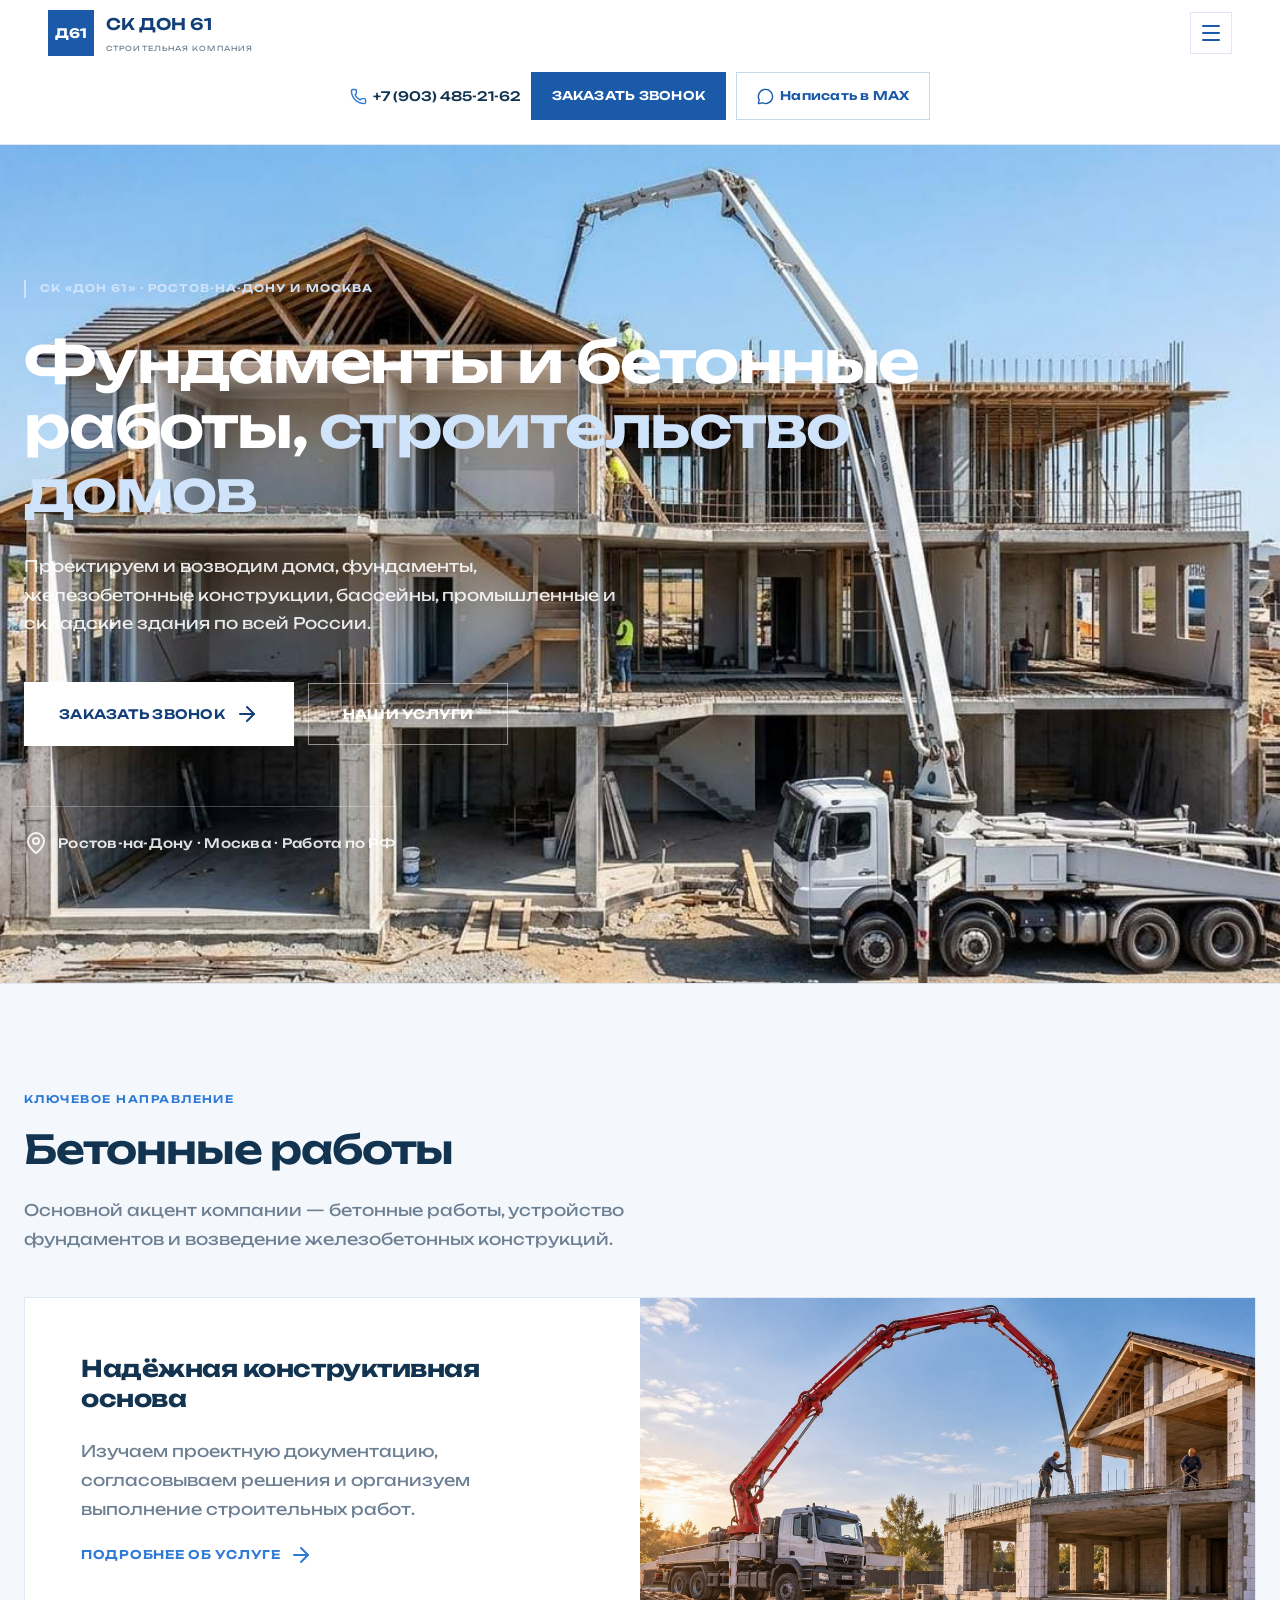
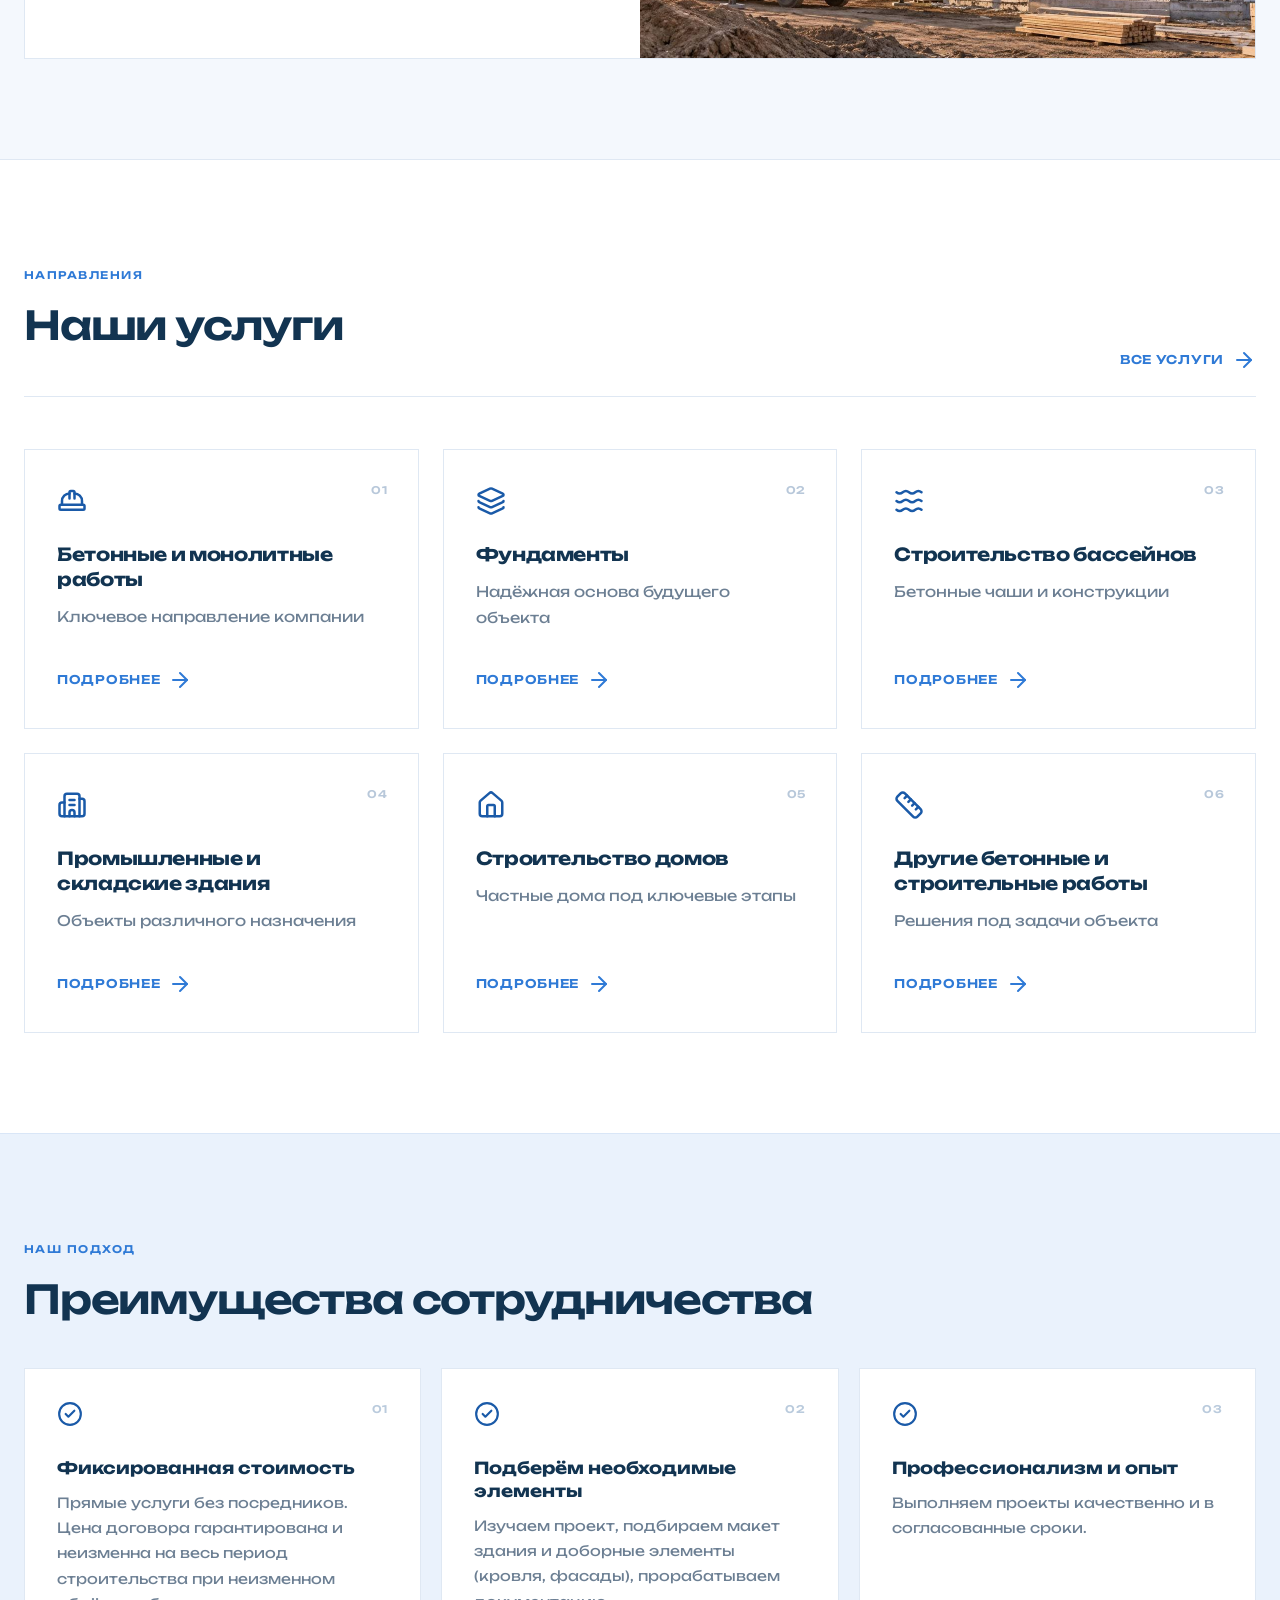
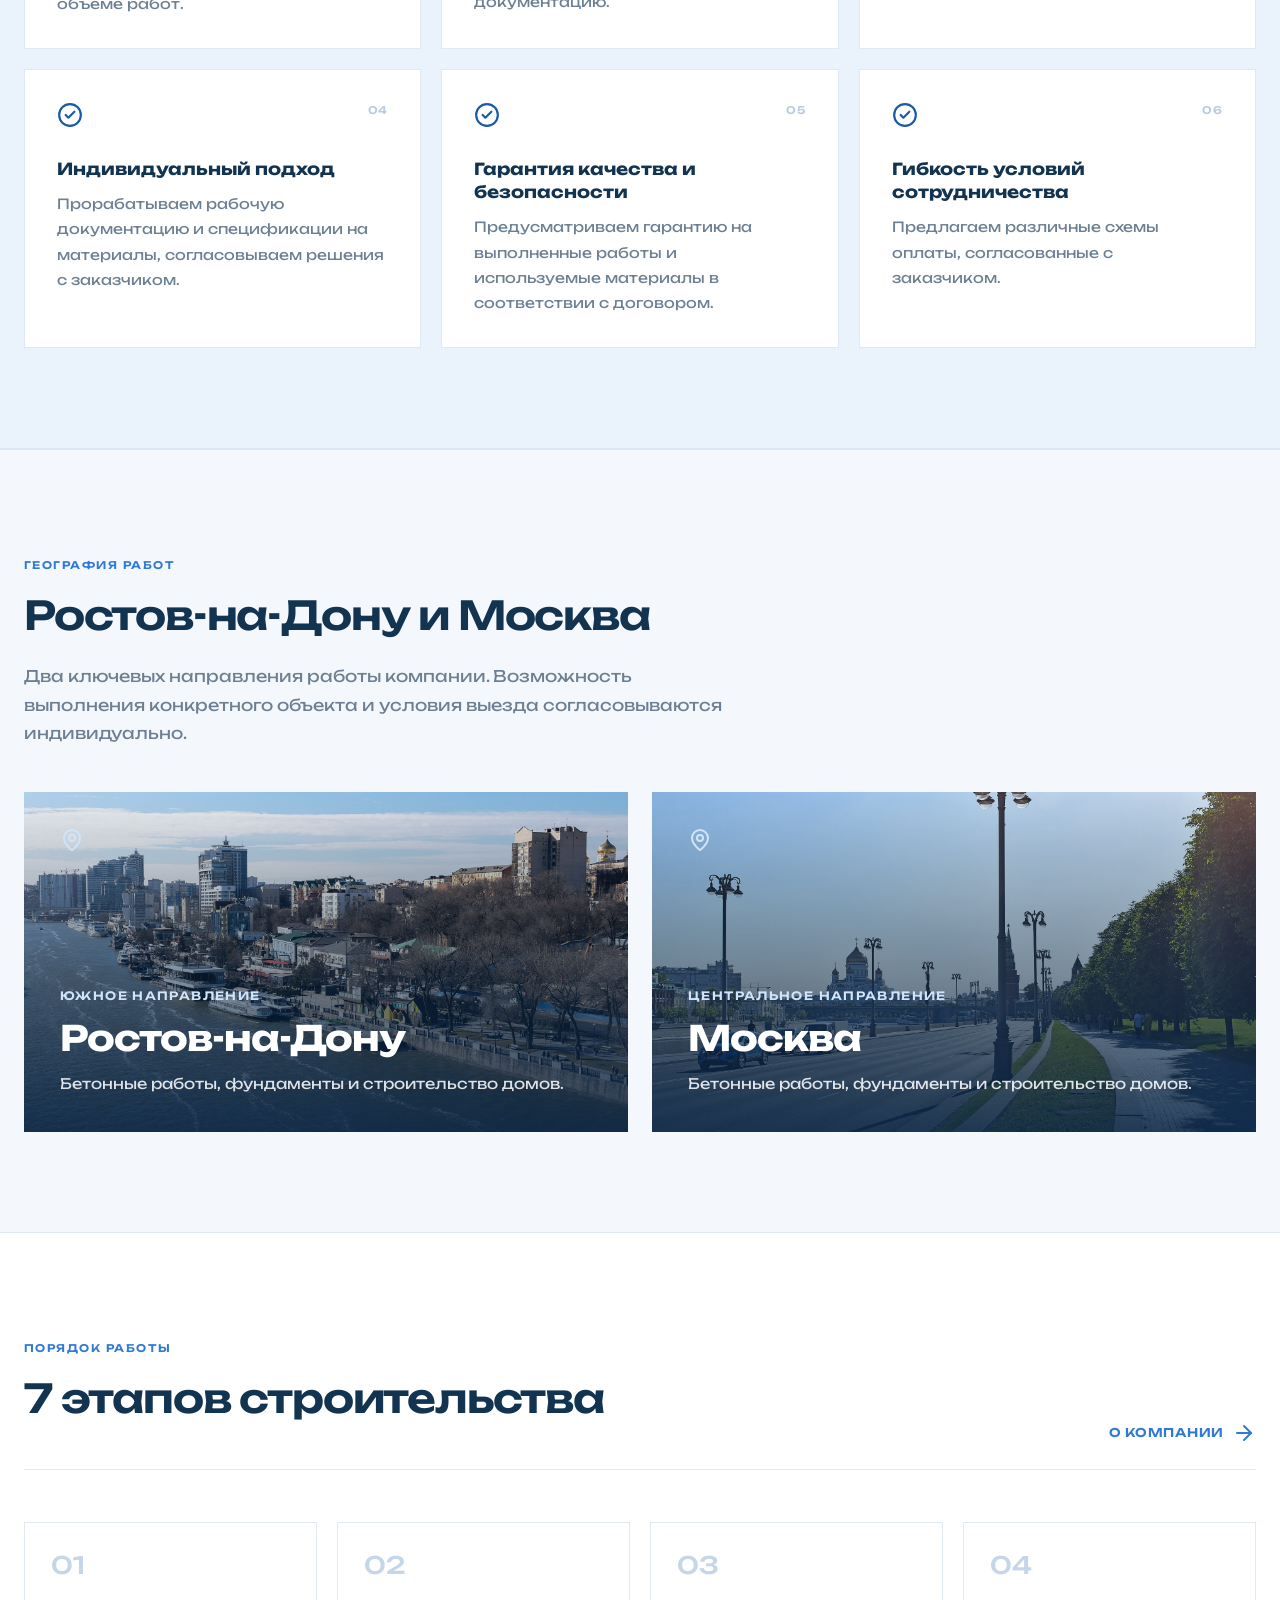
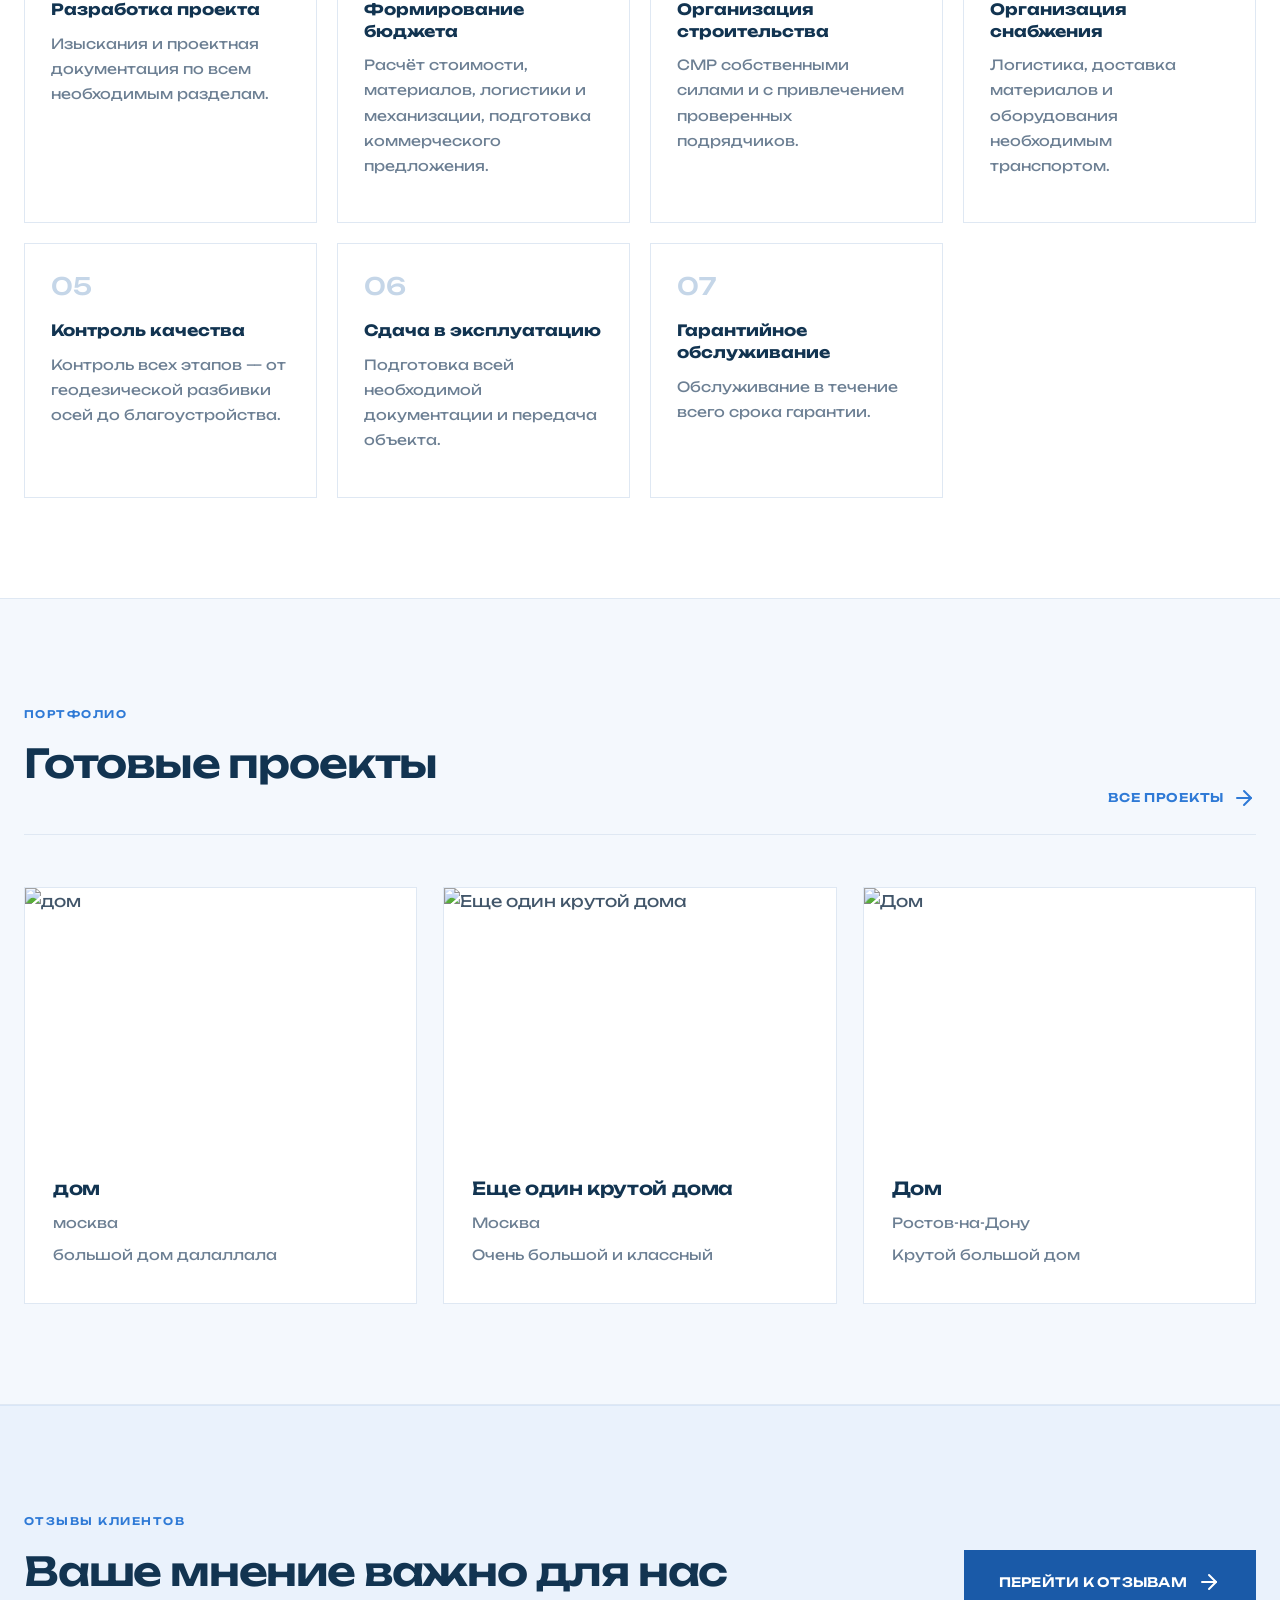
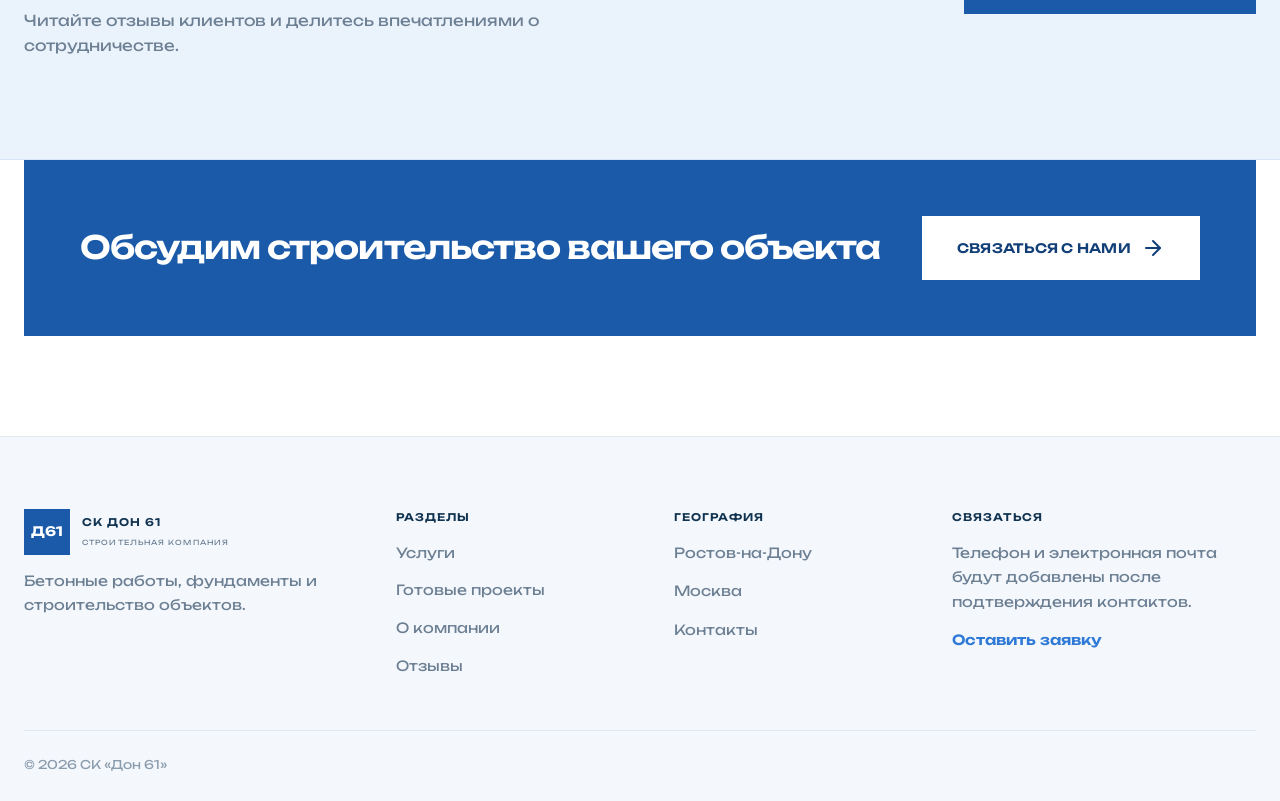
==== commit 29362d56: "Add files via upload" ====
--- a/index.html
+++ b/index.html
@@ -1 +1 @@
-<!DOCTYPE html><html lang="ru"><head><meta charSet="utf-8"/><meta name="viewport" content="width=device-width, initial-scale=1"/><link rel="stylesheet" href="/_next/static/chunks/2ljrqxtfzjdof.css" data-precedence="next"/><link rel="preload" as="script" fetchPriority="low" href="/_next/static/chunks/1x6obpmlu1_c2.js"/><script src="/_next/static/chunks/2r4s4h5xul1n-.js" async=""></script><script src="/_next/static/chunks/3wbm-994r45kr.js" async=""></script><script src="/_next/static/chunks/1kb4dcqdypxx7.js" async=""></script><script src="/_next/static/chunks/turbopack-3-ry682tkyiqk.js" async=""></script><script src="/_next/static/chunks/3wkxv6qrea8cu.js" async=""></script><script src="/_next/static/chunks/2v3uxmwaenhq3.js" async=""></script><title>СК Дон 61 — бетонные и строительные работы</title><meta name="description" content="Бетонные и монолитные работы, фундаменты, бассейны, дома, промышленные и складские здания. Ростов-на-Дону и Москва."/><link rel="icon" href="/favicon.ico?favicon.117ezoe8m31dk.ico" sizes="48x48" type="image/x-icon"/><script src="/_next/static/chunks/0cz1d0mv5g_q7.js" noModule=""></script></head><body><div hidden=""><!--$--><!--/$--></div><header class="site-header"><div class="container header-inner"><a class="brand" href="/"><span class="brand-mark">Д61</span><span><b>СК ДОН 61</b><small>СТРОИТЕЛЬНАЯ КОМПАНИЯ</small></span></a><nav class="desktop-nav"><a href="/">Главная</a><a href="/services/">Услуги</a><a href="/portfolio/">Готовые проекты</a><a href="/about/">О компании</a><a href="/reviews/">Отзывы</a><a href="/contacts/">Контакты</a></nav><div class="header-actions"><a class="header-phone" href="tel:+79034852162"><svg xmlns="http://www.w3.org/2000/svg" width="17" height="17" viewBox="0 0 24 24" fill="none" stroke="currentColor" stroke-width="2" stroke-linecap="round" stroke-linejoin="round" class="lucide lucide-phone" aria-hidden="true"><path d="M13.832 16.568a1 1 0 0 0 1.213-.303l.355-.465A2 2 0 0 1 17 15h3a2 2 0 0 1 2 2v3a2 2 0 0 1-2 2A18 18 0 0 1 2 4a2 2 0 0 1 2-2h3a2 2 0 0 1 2 2v3a2 2 0 0 1-.8 1.6l-.468.351a1 1 0 0 0-.292 1.233 14 14 0 0 0 6.392 6.384"></path></svg>+7 (903) 485-21-62</a><button type="button" class="header-cta">Заказать звонок</button><a class="header-max" href="https://max.ru/" target="_blank" rel="noopener noreferrer"><svg xmlns="http://www.w3.org/2000/svg" width="17" height="17" viewBox="0 0 24 24" fill="none" stroke="currentColor" stroke-width="2" stroke-linecap="round" stroke-linejoin="round" class="lucide lucide-message-circle" aria-hidden="true"><path d="M2.992 16.342a2 2 0 0 1 .094 1.167l-1.065 3.29a1 1 0 0 0 1.236 1.168l3.413-.998a2 2 0 0 1 1.099.092 10 10 0 1 0-4.777-4.719"></path></svg>Написать в MAX</a></div><button class="mobile-toggle" aria-label="Меню"><svg xmlns="http://www.w3.org/2000/svg" width="24" height="24" viewBox="0 0 24 24" fill="none" stroke="currentColor" stroke-width="2" stroke-linecap="round" stroke-linejoin="round" class="lucide lucide-menu" aria-hidden="true"><path d="M4 5h16"></path><path d="M4 12h16"></path><path d="M4 19h16"></path></svg></button></div></header><main><section class="hero"><div class="hero-overlay"></div><div class="container hero-content"><span class="hero-kicker">СК «ДОН 61» · МОСКВА И РОСТОВ-НА-ДОНУ</span><h1>Фундаментные и бетонные работы, <em>строительство домов</em></h1><p>Проектируем и возводим дома, фундаменты, железобетонные конструкции, бассейны, промышленные и складские здания по всей России.</p><div class="hero-actions"><button type="button" class="button button-primary">Заказать звонок <svg xmlns="http://www.w3.org/2000/svg" width="24" height="24" viewBox="0 0 24 24" fill="none" stroke="currentColor" stroke-width="2" stroke-linecap="round" stroke-linejoin="round" class="lucide lucide-arrow-right" aria-hidden="true"><path d="M5 12h14"></path><path d="m12 5 7 7-7 7"></path></svg></button><a class="button button-outline" href="/services/">Наши услуги</a></div><div class="hero-location"><svg xmlns="http://www.w3.org/2000/svg" width="24" height="24" viewBox="0 0 24 24" fill="none" stroke="currentColor" stroke-width="2" stroke-linecap="round" stroke-linejoin="round" class="lucide lucide-map-pin" aria-hidden="true"><path d="M20 10c0 4.993-5.539 10.193-7.399 11.799a1 1 0 0 1-1.202 0C9.539 20.193 4 14.993 4 10a8 8 0 0 1 16 0"></path><circle cx="12" cy="10" r="3"></circle></svg> Ростов-на-Дону · Москва · Работа по РФ</div></div></section><section class="section section-light"><div class="container"><span class="eyebrow">КЛЮЧЕВОЕ НАПРАВЛЕНИЕ</span><h2>Бетонные и монолитные работы</h2><p class="section-lead">Основной акцент компании — бетонные работы, устройство фундаментов и возведение железобетонных конструкций.</p><div class="feature-band"><div><h3>Надёжная конструктивная основа</h3><p>Изучаем проектную документацию, согласовываем решения и организуем выполнение строительных работ.</p><a class="text-link" href="/services/concrete/">Подробнее об услуге <svg xmlns="http://www.w3.org/2000/svg" width="24" height="24" viewBox="0 0 24 24" fill="none" stroke="currentColor" stroke-width="2" stroke-linecap="round" stroke-linejoin="round" class="lucide lucide-arrow-right" aria-hidden="true"><path d="M5 12h14"></path><path d="m12 5 7 7-7 7"></path></svg></a></div><div class="feature-photo" role="img" aria-label="Строительные бетонные работы"></div></div></div></section><section class="section"><div class="container"><div class="section-heading"><div><span class="eyebrow">НАПРАВЛЕНИЯ</span><h2>Наши услуги</h2></div><a class="text-link" href="/services/">Все услуги <svg xmlns="http://www.w3.org/2000/svg" width="24" height="24" viewBox="0 0 24 24" fill="none" stroke="currentColor" stroke-width="2" stroke-linecap="round" stroke-linejoin="round" class="lucide lucide-arrow-right" aria-hidden="true"><path d="M5 12h14"></path><path d="m12 5 7 7-7 7"></path></svg></a></div><div class="service-grid"><a class="service-tile" href="/services/concrete/"><span class="tile-index">0<!-- -->1</span><svg xmlns="http://www.w3.org/2000/svg" width="24" height="24" viewBox="0 0 24 24" fill="none" stroke="currentColor" stroke-width="2" stroke-linecap="round" stroke-linejoin="round" class="lucide lucide-hard-hat" aria-hidden="true"><path d="M10 10V5a1 1 0 0 1 1-1h2a1 1 0 0 1 1 1v5"></path><path d="M14 6a6 6 0 0 1 6 6v3"></path><path d="M4 15v-3a6 6 0 0 1 6-6"></path><rect x="2" y="15" width="20" height="4" rx="1"></rect></svg><h3>Бетонные и монолитные работы</h3><p>Ключевое направление компании</p><span class="tile-link">Подробнее <svg xmlns="http://www.w3.org/2000/svg" width="24" height="24" viewBox="0 0 24 24" fill="none" stroke="currentColor" stroke-width="2" stroke-linecap="round" stroke-linejoin="round" class="lucide lucide-arrow-right" aria-hidden="true"><path d="M5 12h14"></path><path d="m12 5 7 7-7 7"></path></svg></span></a><a class="service-tile" href="/services/foundations/"><span class="tile-index">0<!-- -->2</span><svg xmlns="http://www.w3.org/2000/svg" width="24" height="24" viewBox="0 0 24 24" fill="none" stroke="currentColor" stroke-width="2" stroke-linecap="round" stroke-linejoin="round" class="lucide lucide-layers lucide-layers-3" aria-hidden="true"><path d="M12.83 2.18a2 2 0 0 0-1.66 0L2.6 6.08a1 1 0 0 0 0 1.83l8.58 3.91a2 2 0 0 0 1.66 0l8.58-3.9a1 1 0 0 0 0-1.83z"></path><path d="M2 12a1 1 0 0 0 .58.91l8.6 3.91a2 2 0 0 0 1.65 0l8.58-3.9A1 1 0 0 0 22 12"></path><path d="M2 17a1 1 0 0 0 .58.91l8.6 3.91a2 2 0 0 0 1.65 0l8.58-3.9A1 1 0 0 0 22 17"></path></svg><h3>Фундаменты</h3><p>Надёжная основа будущего объекта</p><span class="tile-link">Подробнее <svg xmlns="http://www.w3.org/2000/svg" width="24" height="24" viewBox="0 0 24 24" fill="none" stroke="currentColor" stroke-width="2" stroke-linecap="round" stroke-linejoin="round" class="lucide lucide-arrow-right" aria-hidden="true"><path d="M5 12h14"></path><path d="m12 5 7 7-7 7"></path></svg></span></a><a class="service-tile" href="/services/pools/"><span class="tile-index">0<!-- -->3</span><svg xmlns="http://www.w3.org/2000/svg" width="24" height="24" viewBox="0 0 24 24" fill="none" stroke="currentColor" stroke-width="2" stroke-linecap="round" stroke-linejoin="round" class="lucide lucide-waves-horizontal lucide-waves" aria-hidden="true"><path d="M2 12q2.5 2 5 0t5 0 5 0 5 0"></path><path d="M2 19q2.5 2 5 0t5 0 5 0 5 0"></path><path d="M2 5q2.5 2 5 0t5 0 5 0 5 0"></path></svg><h3>Строительство бассейнов</h3><p>Бетонные чаши и конструкции</p><span class="tile-link">Подробнее <svg xmlns="http://www.w3.org/2000/svg" width="24" height="24" viewBox="0 0 24 24" fill="none" stroke="currentColor" stroke-width="2" stroke-linecap="round" stroke-linejoin="round" class="lucide lucide-arrow-right" aria-hidden="true"><path d="M5 12h14"></path><path d="m12 5 7 7-7 7"></path></svg></span></a><a class="service-tile" href="/services/industrial/"><span class="tile-index">0<!-- -->4</span><svg xmlns="http://www.w3.org/2000/svg" width="24" height="24" viewBox="0 0 24 24" fill="none" stroke="currentColor" stroke-width="2" stroke-linecap="round" stroke-linejoin="round" class="lucide lucide-building-complex lucide-building-2" aria-hidden="true"><path d="M10 12h4"></path><path d="M10 8h4"></path><path d="M14 21v-3a2 2 0 0 0-4 0v3"></path><path d="M6 10H4a2 2 0 0 0-2 2v7a2 2 0 0 0 2 2h16a2 2 0 0 0 2-2V9a2 2 0 0 0-2-2h-2"></path><path d="M6 21V5a2 2 0 0 1 2-2h8a2 2 0 0 1 2 2v16"></path></svg><h3>Промышленные и складские здания</h3><p>Объекты различного назначения</p><span class="tile-link">Подробнее <svg xmlns="http://www.w3.org/2000/svg" width="24" height="24" viewBox="0 0 24 24" fill="none" stroke="currentColor" stroke-width="2" stroke-linecap="round" stroke-linejoin="round" class="lucide lucide-arrow-right" aria-hidden="true"><path d="M5 12h14"></path><path d="m12 5 7 7-7 7"></path></svg></span></a><a class="service-tile" href="/services/houses/"><span class="tile-index">0<!-- -->5</span><svg xmlns="http://www.w3.org/2000/svg" width="24" height="24" viewBox="0 0 24 24" fill="none" stroke="currentColor" stroke-width="2" stroke-linecap="round" stroke-linejoin="round" class="lucide lucide-house lucide-home" aria-hidden="true"><path d="M15 21v-8a1 1 0 0 0-1-1h-4a1 1 0 0 0-1 1v8"></path><path d="M3 10a2 2 0 0 1 .709-1.528l7-6a2 2 0 0 1 2.582 0l7 6A2 2 0 0 1 21 10v9a2 2 0 0 1-2 2H5a2 2 0 0 1-2-2z"></path></svg><h3>Строительство домов</h3><p>Частные дома под ключевые этапы</p><span class="tile-link">Подробнее <svg xmlns="http://www.w3.org/2000/svg" width="24" height="24" viewBox="0 0 24 24" fill="none" stroke="currentColor" stroke-width="2" stroke-linecap="round" stroke-linejoin="round" class="lucide lucide-arrow-right" aria-hidden="true"><path d="M5 12h14"></path><path d="m12 5 7 7-7 7"></path></svg></span></a><a class="service-tile" href="/services/other/"><span class="tile-index">0<!-- -->6</span><svg xmlns="http://www.w3.org/2000/svg" width="24" height="24" viewBox="0 0 24 24" fill="none" stroke="currentColor" stroke-width="2" stroke-linecap="round" stroke-linejoin="round" class="lucide lucide-ruler" aria-hidden="true"><path d="M21.3 15.3a2.4 2.4 0 0 1 0 3.4l-2.6 2.6a2.4 2.4 0 0 1-3.4 0L2.7 8.7a2.41 2.41 0 0 1 0-3.4l2.6-2.6a2.41 2.41 0 0 1 3.4 0Z"></path><path d="m14.5 12.5 2-2"></path><path d="m11.5 9.5 2-2"></path><path d="m8.5 6.5 2-2"></path><path d="m17.5 15.5 2-2"></path></svg><h3>Другие бетонные и строительные работы</h3><p>Решения под задачи объекта</p><span class="tile-link">Подробнее <svg xmlns="http://www.w3.org/2000/svg" width="24" height="24" viewBox="0 0 24 24" fill="none" stroke="currentColor" stroke-width="2" stroke-linecap="round" stroke-linejoin="round" class="lucide lucide-arrow-right" aria-hidden="true"><path d="M5 12h14"></path><path d="m12 5 7 7-7 7"></path></svg></span></a></div></div></section><section class="section section-dark"><div class="container"><span class="eyebrow">НАШ ПОДХОД</span><h2>Преимущества сотрудничества</h2><div class="advantage-grid"><article class="advantage"><svg xmlns="http://www.w3.org/2000/svg" width="24" height="24" viewBox="0 0 24 24" fill="none" stroke="currentColor" stroke-width="2" stroke-linecap="round" stroke-linejoin="round" class="lucide lucide-circle-check lucide-check-circle-2" aria-hidden="true"><circle cx="12" cy="12" r="10"></circle><path d="m16 9-5.5 5.5L8 12"></path></svg><span>0<!-- -->1</span><h3>Фиксированная стоимость</h3><p>Прямые услуги без посредников. Цена договора гарантирована и неизменна на весь период строительства при неизменном объёме работ.</p></article><article class="advantage"><svg xmlns="http://www.w3.org/2000/svg" width="24" height="24" viewBox="0 0 24 24" fill="none" stroke="currentColor" stroke-width="2" stroke-linecap="round" stroke-linejoin="round" class="lucide lucide-circle-check lucide-check-circle-2" aria-hidden="true"><circle cx="12" cy="12" r="10"></circle><path d="m16 9-5.5 5.5L8 12"></path></svg><span>0<!-- -->2</span><h3>Подберём необходимые элементы</h3><p>Изучаем проект, подбираем макет здания и доборные элементы (кровля, фасады), прорабатываем документацию.</p></article><article class="advantage"><svg xmlns="http://www.w3.org/2000/svg" width="24" height="24" viewBox="0 0 24 24" fill="none" stroke="currentColor" stroke-width="2" stroke-linecap="round" stroke-linejoin="round" class="lucide lucide-circle-check lucide-check-circle-2" aria-hidden="true"><circle cx="12" cy="12" r="10"></circle><path d="m16 9-5.5 5.5L8 12"></path></svg><span>0<!-- -->3</span><h3>Профессионализм и опыт</h3><p>Выполняем проекты качественно и в согласованные сроки.</p></article><article class="advantage"><svg xmlns="http://www.w3.org/2000/svg" width="24" height="24" viewBox="0 0 24 24" fill="none" stroke="currentColor" stroke-width="2" stroke-linecap="round" stroke-linejoin="round" class="lucide lucide-circle-check lucide-check-circle-2" aria-hidden="true"><circle cx="12" cy="12" r="10"></circle><path d="m16 9-5.5 5.5L8 12"></path></svg><span>0<!-- -->4</span><h3>Индивидуальный подход</h3><p>Прорабатываем рабочую документацию и спецификации на материалы, согласовываем решения с заказчиком.</p></article><article class="advantage"><svg xmlns="http://www.w3.org/2000/svg" width="24" height="24" viewBox="0 0 24 24" fill="none" stroke="currentColor" stroke-width="2" stroke-linecap="round" stroke-linejoin="round" class="lucide lucide-circle-check lucide-check-circle-2" aria-hidden="true"><circle cx="12" cy="12" r="10"></circle><path d="m16 9-5.5 5.5L8 12"></path></svg><span>0<!-- -->5</span><h3>Гарантия качества и безопасности</h3><p>Предусматриваем гарантию на выполненные работы и используемые материалы в соответствии с договором.</p></article><article class="advantage"><svg xmlns="http://www.w3.org/2000/svg" width="24" height="24" viewBox="0 0 24 24" fill="none" stroke="currentColor" stroke-width="2" stroke-linecap="round" stroke-linejoin="round" class="lucide lucide-circle-check lucide-check-circle-2" aria-hidden="true"><circle cx="12" cy="12" r="10"></circle><path d="m16 9-5.5 5.5L8 12"></path></svg><span>0<!-- -->6</span><h3>Гибкость условий сотрудничества</h3><p>Предлагаем различные схемы оплаты, согласованные с заказчиком.</p></article></div></div></section><section class="section section-light"><div class="container"><span class="eyebrow">ГЕОГРАФИЯ РАБОТ</span><h2>Ростов-на-Дону и Москва</h2><p class="section-lead">Два ключевых направления работы компании. Возможность выполнения конкретного объекта и условия выезда согласовываются индивидуально.</p><div class="city-grid"><article class="city-panel city-rostov"><svg xmlns="http://www.w3.org/2000/svg" width="24" height="24" viewBox="0 0 24 24" fill="none" stroke="currentColor" stroke-width="2" stroke-linecap="round" stroke-linejoin="round" class="lucide lucide-map-pin" aria-hidden="true"><path d="M20 10c0 4.993-5.539 10.193-7.399 11.799a1 1 0 0 1-1.202 0C9.539 20.193 4 14.993 4 10a8 8 0 0 1 16 0"></path><circle cx="12" cy="10" r="3"></circle></svg><span>ЮЖНОЕ НАПРАВЛЕНИЕ</span><h3>Ростов-на-Дону</h3><p>Бетонные работы, фундаменты и строительство объектов.</p></article><article class="city-panel city-moscow"><svg xmlns="http://www.w3.org/2000/svg" width="24" height="24" viewBox="0 0 24 24" fill="none" stroke="currentColor" stroke-width="2" stroke-linecap="round" stroke-linejoin="round" class="lucide lucide-map-pin" aria-hidden="true"><path d="M20 10c0 4.993-5.539 10.193-7.399 11.799a1 1 0 0 1-1.202 0C9.539 20.193 4 14.993 4 10a8 8 0 0 1 16 0"></path><circle cx="12" cy="10" r="3"></circle></svg><span>ЦЕНТРАЛЬНОЕ НАПРАВЛЕНИЕ</span><h3>Москва</h3><p>Бетонные работы, фундаменты и строительство объектов.</p></article></div></div></section><section class="section"><div class="container"><div class="section-heading"><div><span class="eyebrow">ПОРЯДОК РАБОТЫ</span><h2>7 этапов строительства</h2></div><a class="text-link" href="/about/">О компании <svg xmlns="http://www.w3.org/2000/svg" width="24" height="24" viewBox="0 0 24 24" fill="none" stroke="currentColor" stroke-width="2" stroke-linecap="round" stroke-linejoin="round" class="lucide lucide-arrow-right" aria-hidden="true"><path d="M5 12h14"></path><path d="m12 5 7 7-7 7"></path></svg></a></div><div class="stage-grid"><article class="stage"><span>01</span><h3>Разработка проекта</h3><p>Изыскания и проектная документация по всем необходимым разделам.</p></article><article class="stage"><span>02</span><h3>Формирование бюджета</h3><p>Расчёт стоимости, материалов, логистики и механизации, подготовка коммерческого предложения.</p></article><article class="stage"><span>03</span><h3>Организация строительства</h3><p>СМР собственными силами и с привлечением проверенных подрядчиков.</p></article><article class="stage"><span>04</span><h3>Организация снабжения</h3><p>Логистика, доставка материалов и оборудования необходимым транспортом.</p></article><article class="stage"><span>05</span><h3>Контроль качества</h3><p>Контроль всех этапов — от геодезической разбивки осей до благоустройства.</p></article><article class="stage"><span>06</span><h3>Сдача в эксплуатацию</h3><p>Подготовка всей необходимой документации и передача объекта.</p></article><article class="stage"><span>07</span><h3>Гарантийное обслуживание</h3><p>Обслуживание в течение всего срока гарантии.</p></article></div></div></section><section class="section section-light"><div class="container"><div class="section-heading"><div><span class="eyebrow">ПОРТФОЛИО</span><h2>Готовые проекты</h2></div><a class="text-link" href="/portfolio/">Все проекты <svg xmlns="http://www.w3.org/2000/svg" width="24" height="24" viewBox="0 0 24 24" fill="none" stroke="currentColor" stroke-width="2" stroke-linecap="round" stroke-linejoin="round" class="lucide lucide-arrow-right" aria-hidden="true"><path d="M5 12h14"></path><path d="m12 5 7 7-7 7"></path></svg></a></div><div class="portfolio-grid"><article class="portfolio-card"><img src="http://u3711682.isp.regruhosting.ru/uploads/9f6ab7f86274865601a1dd9af8437214.jpg" alt="дом" loading="lazy"/><div class="portfolio-card-content"><h2>дом</h2><p>москва</p><p class="project-desc">большой дом далаллала</p></div></article><article class="portfolio-card"><img src="http://u3711682.isp.regruhosting.ru/uploads/1508c3f1453ff92fba313248a13b08ab.png" alt="Еще один крутой дома" loading="lazy"/><div class="portfolio-card-content"><h2>Еще один крутой дома</h2><p>Москва</p><p class="project-desc">Очень большой и классный</p></div></article><article class="portfolio-card"><img src="http://u3711682.isp.regruhosting.ru/uploads/77f450fec3baa694c63b853866fc6f94.png" alt="Дом" loading="lazy"/><div class="portfolio-card-content"><h2>Дом</h2><p>Ростов-на-Дону</p><p class="project-desc">Крутой большой дом</p></div></article></div></div></section><section class="section section-dark"><div class="container review-callout"><div><span class="eyebrow">ОТЗЫВЫ КЛИЕНТОВ</span><h2>Ваше мнение важно для нас</h2><p>Читайте отзывы клиентов и делитесь впечатлениями о сотрудничестве.</p></div><a class="button button-primary" href="/reviews/">Перейти к отзывам <svg xmlns="http://www.w3.org/2000/svg" width="24" height="24" viewBox="0 0 24 24" fill="none" stroke="currentColor" stroke-width="2" stroke-linecap="round" stroke-linejoin="round" class="lucide lucide-arrow-right" aria-hidden="true"><path d="M5 12h14"></path><path d="m12 5 7 7-7 7"></path></svg></a></div></section><section class="section contact-strip"><div class="container contact-strip-inner"><h2>Обсудим строительство вашего объекта</h2><a class="button button-primary" href="/contacts/">Связаться с нами <svg xmlns="http://www.w3.org/2000/svg" width="24" height="24" viewBox="0 0 24 24" fill="none" stroke="currentColor" stroke-width="2" stroke-linecap="round" stroke-linejoin="round" class="lucide lucide-arrow-right" aria-hidden="true"><path d="M5 12h14"></path><path d="m12 5 7 7-7 7"></path></svg></a></div></section><!--$--><!--/$--></main><footer class="site-footer"><div class="container footer-grid"><div><a class="brand footer-brand" href="/"><span class="brand-mark">Д61</span><span><b>СК ДОН 61</b><small>СТРОИТЕЛЬНАЯ КОМПАНИЯ</small></span></a><p>Бетонные работы, фундаменты и строительство объектов.</p></div><div><b>Разделы</b><a href="/services/">Услуги</a><a href="/portfolio/">Готовые проекты</a><a href="/about/">О компании</a><a href="/reviews/">Отзывы</a></div><div><b>География</b><span>Ростов-на-Дону</span><span>Москва</span><a href="/contacts/">Контакты</a></div><div><b>Связаться</b><span>Телефон и электронная почта будут добавлены после подтверждения контактов.</span><a class="footer-cta" href="/contacts/">Оставить заявку</a></div></div><div class="container footer-bottom">© <!-- -->2026<!-- --> СК «Дон 61»</div></footer><script id="_R_">(globalThis["TURBOPACK"] || (globalThis["TURBOPACK"] = [])).push({"otherChunks":["static/chunks/1x6obpmlu1_c2.js","static/chunks/2r4s4h5xul1n-.js","static/chunks/3wbm-994r45kr.js","static/chunks/1kb4dcqdypxx7.js"],"runtimeModuleIds":[94553]});</script><script src="/_next/static/chunks/1x6obpmlu1_c2.js" async=""></script><script>(self.__next_f=self.__next_f||[]).push([0])</script><script>self.__next_f.push([1,"1:\"$Sreact.fragment\"\n2:\"/_next/static/chunks/3wkxv6qrea8cu.js\"\n3:\"/_next/static/chunks/2v3uxmwaenhq3.js\"\n4:I[53195,[\"$2\",\"$3\"],\"default\"]\n5:I[39756,[\"$2\",\"$3\"],\"default\"]\n6:I[37457,[\"$2\",\"$3\"],\"default\"]\n7:I[22016,[\"$2\",\"$3\"],\"\"]\n8:I[5014,[\"$2\",\"$3\"],\"default\"]\nb:I[97367,[\"$2\",\"$3\"],\"OutletBoundary\"]\nc:\"$Sreact.suspense\"\ne:\"ViewportBoundary\"\nf:I[97367,[\"$2\",\"$3\"],\"$e\"]\n11:\"MetadataBoundary\"\n12:I[97367,[\"$2\",\"$3\"],\"$11\"]\n14:I[68027,[\"$2\",\"$3\"],\"default\",1]\n:HL[\"/_next/static/chunks/2ljrqxtfzjdof.css\",\"style\"]\n9:[[\"children\",{\"s\":\"__PAGE__\",\"h\":512,\"d\":{\"r\":[\"$\",\"$1\",\"c\",{\"children\":[\"$La\",null,[\"$\",\"$Lb\",null,{\"children\":[\"$\",\"$c\",null,{\"name\":\"Next.MetadataOutlet\",\"children\":\"$@d\"}]}]]}],\"p\":false,\"v\":null}}]]\n"])</script><script>self.__next_f.push([1,"0:{\"P\":null,\"c\":[\"\",\"\"],\"q\":\"\",\"i\":false,\"t\":{\"t\":{\"s\":\"\",\"h\":528,\"d\":{\"r\":[\"$\",\"$1\",\"c\",{\"children\":[[[\"$\",\"link\",\"0\",{\"rel\":\"stylesheet\",\"href\":\"/_next/static/chunks/2ljrqxtfzjdof.css\",\"precedence\":\"next\",\"crossOrigin\":\"$undefined\",\"nonce\":\"$undefined\"}],[\"$\",\"script\",\"script-0\",{\"src\":\"/_next/static/chunks/3wkxv6qrea8cu.js\",\"async\":true,\"nonce\":\"$undefined\"}],[\"$\",\"script\",\"script-1\",{\"src\":\"/_next/static/chunks/2v3uxmwaenhq3.js\",\"async\":true,\"nonce\":\"$undefined\"}]],[\"$\",\"html\",null,{\"lang\":\"ru\",\"children\":[\"$\",\"body\",null,{\"children\":[[\"$\",\"$L4\",null,{}],[\"$\",\"main\",null,{\"children\":[\"$\",\"$L5\",null,{\"parallelRouterKey\":\"children\",\"error\":\"$undefined\",\"errorStyles\":\"$undefined\",\"errorScripts\":\"$undefined\",\"template\":[\"$\",\"$L6\",null,{}],\"templateStyles\":\"$undefined\",\"templateScripts\":\"$undefined\",\"notFound\":[[\"$\",\"section\",null,{\"className\":\"section error-page\",\"children\":[\"$\",\"div\",null,{\"className\":\"container error-page-inner\",\"children\":[[\"$\",\"span\",null,{\"className\":\"eyebrow\",\"children\":\"ОШИБКА 404\"}],[\"$\",\"div\",null,{\"className\":\"error-code\",\"aria-hidden\":\"true\",\"children\":\"404\"}],[\"$\",\"h1\",null,{\"children\":\"Эту страницу ещё не залили\"}],[\"$\",\"p\",null,{\"children\":\"Адрес введён с ошибкой или страница переехала. Бетон тут ни при чём — проверьте ссылку или вернитесь на главную, там всё стоит на месте.\"}],[\"$\",\"div\",null,{\"className\":\"error-actions\",\"children\":[[\"$\",\"$L7\",null,{\"href\":\"/\",\"className\":\"button button-primary\",\"children\":[[\"$\",\"$L8\",null,{\"ref\":\"$undefined\",\"icon\":{\"name\":\"arrow-left\",\"size\":24,\"node\":[[\"path\",{\"d\":\"m12 19-7-7 7-7\",\"key\":\"1l729n\"}],[\"path\",{\"d\":\"M19 12H5\",\"key\":\"x3x0zl\"}]]},\"className\":\"$undefined\"}],\" На главную\"]}],[\"$\",\"$L7\",null,{\"href\":\"/services\",\"className\":\"button button-ghost\",\"children\":[\"Наши услуги \",[\"$\",\"$L8\",null,{\"ref\":\"$undefined\",\"icon\":{\"name\":\"arrow-right\",\"size\":24,\"node\":[[\"path\",{\"d\":\"M5 12h14\",\"key\":\"1ays0h\"}],[\"path\",{\"d\":\"m12 5 7 7-7 7\",\"key\":\"xquz4c\"}]]},\"className\":\"$undefined\"}]]}]]}],[\"$\",\"div\",null,{\"className\":\"error-links\",\"children\":[[\"$\",\"span\",null,{\"children\":\"Или сразу:\"}],[\"$\",\"$L7\",null,{\"href\":\"/portfolio\",\"children\":\"Готовые проекты\"}],[\"$\",\"$L7\",null,{\"href\":\"/reviews\",\"children\":\"Отзывы\"}],[\"$\",\"$L7\",null,{\"href\":\"/contacts\",\"children\":\"Контакты\"}]]}]]}]}],[]],\"forbidden\":\"$undefined\",\"unauthorized\":\"$undefined\"}]}],[\"$\",\"footer\",null,{\"className\":\"site-footer\",\"children\":[[\"$\",\"div\",null,{\"className\":\"container footer-grid\",\"children\":[[\"$\",\"div\",null,{\"children\":[[\"$\",\"$L7\",null,{\"href\":\"/\",\"className\":\"brand footer-brand\",\"children\":[[\"$\",\"span\",null,{\"className\":\"brand-mark\",\"children\":\"Д61\"}],[\"$\",\"span\",null,{\"children\":[[\"$\",\"b\",null,{\"children\":\"СК ДОН 61\"}],[\"$\",\"small\",null,{\"children\":\"СТРОИТЕЛЬНАЯ КОМПАНИЯ\"}]]}]]}],[\"$\",\"p\",null,{\"children\":\"Бетонные работы, фундаменты и строительство объектов.\"}]]}],[\"$\",\"div\",null,{\"children\":[[\"$\",\"b\",null,{\"children\":\"Разделы\"}],[\"$\",\"$L7\",null,{\"href\":\"/services\",\"children\":\"Услуги\"}],[\"$\",\"$L7\",null,{\"href\":\"/portfolio\",\"children\":\"Готовые проекты\"}],[\"$\",\"$L7\",null,{\"href\":\"/about\",\"children\":\"О компании\"}],[\"$\",\"$L7\",null,{\"href\":\"/reviews\",\"children\":\"Отзывы\"}]]}],[\"$\",\"div\",null,{\"children\":[[\"$\",\"b\",null,{\"children\":\"География\"}],[\"$\",\"span\",null,{\"children\":\"Ростов-на-Дону\"}],[\"$\",\"span\",null,{\"children\":\"Москва\"}],[\"$\",\"$L7\",null,{\"href\":\"/contacts\",\"children\":\"Контакты\"}]]}],[\"$\",\"div\",null,{\"children\":[[\"$\",\"b\",null,{\"children\":\"Связаться\"}],[\"$\",\"span\",null,{\"children\":\"Телефон и электронная почта будут добавлены после подтверждения контактов.\"}],[\"$\",\"$L7\",null,{\"href\":\"/contacts\",\"className\":\"footer-cta\",\"children\":\"Оставить заявку\"}]]}]]}],[\"$\",\"div\",null,{\"className\":\"container footer-bottom\",\"children\":[\"© \",2026,\" СК «Дон 61»\"]}]]}]]}]}]]}],\"p\":false,\"v\":null},\"c\":\"$Q9\"},\"h\":{\"r\":[\"$\",\"$1\",\"h\",{\"children\":[null,[\"$\",\"$Lf\",null,{\"children\":\"$L10\"}],[\"$\",\"$L12\",null,{\"children\":[[\"$\",\"div\",null,{\"hidden\":true,\"children\":[\"$\",\"$c\",null,{\"name\":\"Next.Metadata\",\"children\":\"$L13\"}]}],null]}],null]}],\"p\":false,\"v\":null}},\"m\":\"$undefined\",\"G\":[\"$14\",[[\"$\",\"link\",\"0\",{\"rel\":\"stylesheet\",\"href\":\"/_next/static/chunks/2ljrqxtfzjdof.css\",\"precedence\":\"next\",\"crossOrigin\":\"$undefined\",\"nonce\":\"$undefined\"}]]],\"S\":true,\"r\":\"$undefined\",\"s\":\"$undefined\",\"a\":\"$undefined\",\"l\":\"$undefined\",\"p\":\"$undefined\",\"d\":\"$undefined\",\"b\":\"AWUlenAnqESsIX8Czp-gS\"}\n"])</script><script>self.__next_f.push([1,"10:[[\"$\",\"meta\",\"0\",{\"charSet\":\"utf-8\"}],[\"$\",\"meta\",\"1\",{\"name\":\"viewport\",\"content\":\"width=device-width, initial-scale=1\"}]]\n"])</script><script>self.__next_f.push([1,"15:I[27201,[\"$2\",\"$3\"],\"IconMark\"]\nd:null\n13:[[\"$\",\"title\",\"0\",{\"children\":\"СК Дон 61 — бетонные и строительные работы\"}],[\"$\",\"meta\",\"1\",{\"name\":\"description\",\"content\":\"Бетонные и монолитные работы, фундаменты, бассейны, дома, промышленные и складские здания. Ростов-на-Дону и Москва.\"}],[\"$\",\"link\",\"2\",{\"rel\":\"icon\",\"href\":\"/favicon.ico?favicon.117ezoe8m31dk.ico\",\"sizes\":\"48x48\",\"type\":\"image/x-icon\"}],[\"$\",\"$L15\",\"3\",{}]]\n"])</script><script>self.__next_f.push([1,"16:I[86104,[\"$2\",\"$3\"],\"default\"]\n"])</script><script>self.__next_f.push([1,"a:[[\"$\",\"section\",null,{\"className\":\"hero\",\"children\":[[\"$\",\"div\",null,{\"className\":\"hero-overlay\"}],[\"$\",\"div\",null,{\"className\":\"container hero-content\",\"children\":[[\"$\",\"span\",null,{\"className\":\"hero-kicker\",\"children\":\"СК «ДОН 61» · МОСКВА И РОСТОВ-НА-ДОНУ\"}],[\"$\",\"h1\",null,{\"children\":[\"Фундаментные и бетонные работы, \",[\"$\",\"em\",null,{\"children\":\"строительство домов\"}]]}],[\"$\",\"p\",null,{\"children\":\"Проектируем и возводим дома, фундаменты, железобетонные конструкции, бассейны, промышленные и складские здания по всей России.\"}],[\"$\",\"div\",null,{\"className\":\"hero-actions\",\"children\":[[\"$\",\"$L16\",null,{\"className\":\"button button-primary\",\"children\":[\"Заказать звонок \",[\"$\",\"$L8\",null,{\"ref\":\"$undefined\",\"icon\":\"$0:t:t:d:r:props:children:1:props:children:props:children:1:props:children:props:notFound:0:props:children:props:children:4:props:children:1:props:children:1:props:icon\",\"className\":\"$undefined\"}]]}],[\"$\",\"$L7\",null,{\"className\":\"button button-outline\",\"href\":\"/services\",\"children\":\"Наши услуги\"}]]}],[\"$\",\"div\",null,{\"className\":\"hero-location\",\"children\":[[\"$\",\"$L8\",null,{\"ref\":\"$undefined\",\"icon\":{\"name\":\"map-pin\",\"size\":24,\"node\":[[\"path\",{\"d\":\"M20 10c0 4.993-5.539 10.193-7.399 11.799a1 1 0 0 1-1.202 0C9.539 20.193 4 14.993 4 10a8 8 0 0 1 16 0\",\"key\":\"1r0f0z\"}],[\"circle\",{\"cx\":\"12\",\"cy\":\"10\",\"r\":\"3\",\"key\":\"ilqhr7\"}]]},\"className\":\"$undefined\"}],\" Ростов-на-Дону · Москва · Работа по РФ\"]}]]}]]}],[\"$\",\"section\",null,{\"className\":\"section section-light\",\"children\":[\"$\",\"div\",null,{\"className\":\"container\",\"children\":[[\"$\",\"span\",null,{\"className\":\"eyebrow\",\"children\":\"КЛЮЧЕВОЕ НАПРАВЛЕНИЕ\"}],[\"$\",\"h2\",null,{\"children\":\"Бетонные и монолитные работы\"}],[\"$\",\"p\",null,{\"className\":\"section-lead\",\"children\":\"Основной акцент компании — бетонные работы, устройство фундаментов и возведение железобетонных конструкций.\"}],[\"$\",\"div\",null,{\"className\":\"feature-band\",\"children\":[[\"$\",\"div\",null,{\"children\":[[\"$\",\"h3\",null,{\"children\":\"Надёжная конструктивная основа\"}],[\"$\",\"p\",null,{\"children\":\"Изучаем проектную документацию, согласовываем решения и организуем выполнение строительных работ.\"}],[\"$\",\"$L7\",null,{\"href\":\"/services/concrete\",\"className\":\"text-link\",\"children\":[\"Подробнее об услуге \",[\"$\",\"$L8\",null,{\"ref\":\"$undefined\",\"icon\":\"$0:t:t:d:r:props:children:1:props:children:props:children:1:props:children:props:notFound:0:props:children:props:children:4:props:children:1:props:children:1:props:icon\",\"className\":\"$undefined\"}]]}]]}],[\"$\",\"div\",null,{\"className\":\"feature-photo\",\"role\":\"img\",\"aria-label\":\"Строительные бетонные работы\"}]]}]]}]}],[\"$\",\"section\",null,{\"className\":\"section\",\"children\":[\"$\",\"div\",null,{\"className\":\"container\",\"children\":[[\"$\",\"div\",null,{\"className\":\"section-heading\",\"children\":[[\"$\",\"div\",null,{\"children\":[[\"$\",\"span\",null,{\"className\":\"eyebrow\",\"children\":\"НАПРАВЛЕНИЯ\"}],[\"$\",\"h2\",null,{\"children\":\"Наши услуги\"}]]}],[\"$\",\"$L7\",null,{\"href\":\"/services\",\"className\":\"text-link\",\"children\":[\"Все услуги \",[\"$\",\"$L8\",null,{\"ref\":\"$undefined\",\"icon\":\"$0:t:t:d:r:props:children:1:props:children:props:children:1:props:children:props:notFound:0:props:children:props:children:4:props:children:1:props:children:1:props:icon\",\"className\":\"$undefined\"}]]}]]}],[\"$\",\"div\",null,{\"className\":\"service-grid\",\"children\":[[\"$\",\"$L7\",\"concrete\",{\"className\":\"service-tile\",\"href\":\"/services/concrete\",\"children\":[[\"$\",\"span\",null,{\"className\":\"tile-index\",\"children\":[\"0\",1]}],[\"$\",\"$L8\",null,{\"ref\":\"$undefined\",\"icon\":{\"name\":\"hard-hat\",\"size\":24,\"node\":[[\"path\",{\"d\":\"M10 10V5a1 1 0 0 1 1-1h2a1 1 0 0 1 1 1v5\",\"key\":\"1p9q5i\"}],[\"path\",{\"d\":\"M14 6a6 6 0 0 1 6 6v3\",\"key\":\"1hnv84\"}],[\"path\",{\"d\":\"M4 15v-3a6 6 0 0 1 6-6\",\"key\":\"9ciidu\"}],[\"rect\",{\"x\":\"2\",\"y\":\"15\",\"width\":\"20\",\"height\":\"4\",\"rx\":\"1\",\"key\":\"g3x8cw\"}]]},\"className\":\"$undefined\"}],[\"$\",\"h3\",null,{\"children\":\"Бетонные и монолитные работы\"}],[\"$\",\"p\",null,{\"children\":\"Ключевое направление компании\"}],[\"$\",\"span\",null,{\"className\":\"tile-link\",\"children\":[\"Подробнее \",[\"$\",\"$L8\",null,{\"ref\":\"$undefined\",\"icon\":\"$0:t:t:d:r:props:children:1:props:children:props:children:1:props:children:props:notFound:0:props:children:props:children:4:props:children:1:props:children:1:props:icon\",\"className\":\"$undefined\"}]]}]]}],[\"$\",\"$L7\",\"foundations\",{\"className\":\"service-tile\",\"href\":\"/services/foundations\",\"children\":[[\"$\",\"span\",null,{\"className\":\"tile-index\",\"children\":[\"0\",2]}],[\"$\",\"$L8\",null,{\"ref\":\"$undefined\",\"icon\":{\"name\":\"layers\",\"size\":24,\"node\":[[\"path\",{\"d\":\"M12.83 2.18a2 2 0 0 0-1.66 0L2.6 6.08a1 1 0 0 0 0 1.83l8.58 3.91a2 2 0 0 0 1.66 0l8.58-3.9a1 1 0 0 0 0-1.83z\",\"key\":\"zw3jo\"}],[\"path\",{\"d\":\"M2 12a1 1 0 0 0 .58.91l8.6 3.91a2 2 0 0 0 1.65 0l8.58-3.9A1 1 0 0 0 22 12\",\"key\":\"1wduqc\"}],[\"path\",{\"d\":\"M2 17a1 1 0 0 0 .58.91l8.6 3.91a2 2 0 0 0 1.65 0l8.58-3.9A1 1 0 0 0 22 17\",\"key\":\"kqbvx6\"}]],\"aliases\":[\"layers-3\"]},\"className\":\"$undefined\"}],[\"$\",\"h3\",null,{\"children\":\"Фундаменты\"}],[\"$\",\"p\",null,{\"children\":\"Надёжная основа будущего объекта\"}],[\"$\",\"span\",null,{\"className\":\"tile-link\",\"children\":[\"Подробнее \",[\"$\",\"$L8\",null,{\"ref\":\"$undefined\",\"icon\":\"$0:t:t:d:r:props:children:1:props:children:props:children:1:props:children:props:notFound:0:props:children:props:children:4:props:children:1:props:children:1:props:icon\",\"className\":\"$undefined\"}]]}]]}],[\"$\",\"$L7\",\"pools\",{\"className\":\"service-tile\",\"href\":\"/services/pools\",\"children\":[[\"$\",\"span\",null,{\"className\":\"tile-index\",\"children\":[\"0\",3]}],[\"$\",\"$L8\",null,{\"ref\":\"$undefined\",\"icon\":{\"name\":\"waves-horizontal\",\"size\":24,\"node\":[[\"path\",{\"d\":\"M2 12q2.5 2 5 0t5 0 5 0 5 0\",\"key\":\"8ddzzs\"}],[\"path\",{\"d\":\"M2 19q2.5 2 5 0t5 0 5 0 5 0\",\"key\":\"1wj4st\"}],[\"path\",{\"d\":\"M2 5q2.5 2 5 0t5 0 5 0 5 0\",\"key\":\"69x50u\"}]],\"aliases\":[\"waves\"]},\"className\":\"$undefined\"}],\"$L17\",\"$L18\",\"$L19\"]}],\"$L1a\",\"$L1b\",\"$L1c\"]}]]}]}],\"$L1d\",\"$L1e\",\"$L1f\",\"$L20\",\"$L21\",\"$L22\"]\n"])</script><script>self.__next_f.push([1,"17:[\"$\",\"h3\",null,{\"children\":\"Строительство бассейнов\"}]\n18:[\"$\",\"p\",null,{\"children\":\"Бетонные чаши и конструкции\"}]\n19:[\"$\",\"span\",null,{\"className\":\"tile-link\",\"children\":[\"Подробнее \",[\"$\",\"$L8\",null,{\"ref\":\"$undefined\",\"icon\":\"$0:t:t:d:r:props:children:1:props:children:props:children:1:props:children:props:notFound:0:props:children:props:children:4:props:children:1:props:children:1:props:icon\",\"className\":\"$undefined\"}]]}]\n1a:[\"$\",\"$L7\",\"industrial\",{\"className\":\"service-tile\",\"href\":\"/services/industrial\",\"children\":[[\"$\",\"span\",null,{\"className\":\"tile-index\",\"children\":[\"0\",4]}],[\"$\",\"$L8\",null,{\"ref\":\"$undefined\",\"icon\":{\"name\":\"building-complex\",\"size\":24,\"node\":[[\"path\",{\"d\":\"M10 12h4\",\"key\":\"a56b0p\"}],[\"path\",{\"d\":\"M10 8h4\",\"key\":\"1sr2af\"}],[\"path\",{\"d\":\"M14 21v-3a2 2 0 0 0-4 0v3\",\"key\":\"1rgiei\"}],[\"path\",{\"d\":\"M6 10H4a2 2 0 0 0-2 2v7a2 2 0 0 0 2 2h16a2 2 0 0 0 2-2V9a2 2 0 0 0-2-2h-2\",\"key\":\"secmi2\"}],[\"path\",{\"d\":\"M6 21V5a2 2 0 0 1 2-2h8a2 2 0 0 1 2 2v16\",\"key\":\"16ra0t\"}]],\"aliases\":[\"building-2\"]},\"className\":\"$undefined\"}],[\"$\",\"h3\",null,{\"children\":\"Промышленные и складские здания\"}],[\"$\",\"p\",null,{\"children\":\"Объекты различного назначения\"}],[\"$\",\"span\",null,{\"className\":\"tile-link\",\"children\":[\"Подробнее \",[\"$\",\"$L8\",null,{\"ref\":\"$undefined\",\"icon\":\"$0:t:t:d:r:props:children:1:props:children:props:children:1:props:children:props:notFound:0:props:children:props:children:4:props:children:1:props:children:1:props:icon\",\"className\":\"$undefined\"}]]}]]}]\n1b:[\"$\",\"$L7\",\"houses\",{\"className\":\"service-tile\",\"href\":\"/services/houses\",\"children\":[[\"$\",\"span\",null,{\"className\":\"tile-index\",\"children\":[\"0\",5]}],[\"$\",\"$L8\",null,{\"ref\":\"$undefined\",\"icon\":{\"name\":\"house\",\"size\":24,\"node\":[[\"path\",{\"d\":\"M15 21v-8a1 1 0 0 0-1-1h-4a1 1 0 0 0-1 1v8\",\"key\":\"5wwlr5\"}],[\"path\",{\"d\":\"M3 10a2 2 0 0 1 .709-1.528l7-6a2 2 0 0 1 2.582 0l7 6A2 2 0 0 1 21 10v9a2 2 0 0 1-2 2H5a2 2 0 0 1-2-2z\",\"key\":\"r6nss1\"}]],\"aliases\":[\"home\"]},\"className\":\"$undefined\"}],[\"$\",\"h3\",null,{\"children\":\"Строительство домов\"}],[\"$\",\"p\",null,{\"children\":\"Частные дома под ключевые этапы\"}],[\"$\",\"span\",null,{\"className\":\"tile-link\",\"children\":[\"Подробнее \",[\"$\",\"$L8\",null,{\"ref\":\"$undefined\",\"icon\":\"$0:t:t:d:r:props:children:1:props:children:props:children:1:props:children:props:notFound:0:props:children:props:children:4:props:children:1:props:children:1:props:icon\",\"className\":\"$undefined\"}]]}]]}]\n1c:[\"$\",\"$L7\",\"other\",{\"className\":\"service-tile\",\"href\":\"/services/other\",\"children\":[[\"$\",\"span\",null,{\"className\":\"tile-index\",\"children\":[\"0\",6]}],[\"$\",\"$L8\",null,{\"ref\":\"$undefined\",\"icon\":{\"name\":\"ruler\",\"size\":24,\"node\":[[\"path\",{\"d\":\"M21.3 15.3a2.4 2.4 0 0 1 0 3.4l-2.6 2.6a2.4 2.4 0 0 1-3.4 0L2.7 8.7a2.41 2.41 0 0 1 0-3.4l2.6-2.6a2.41 2.41 0 0 1 3.4 0Z\",\"key\":\"icamh8\"}],[\"path\",{\"d\":\"m14.5 12.5 2-2\",\"key\":\"inckbg\"}],[\"path\",{\"d\":\"m11.5 9.5 2-2\",\"key\":\"fmmyf7\"}],[\"path\",{\"d\":\"m8.5 6.5 2-2\",\"key\":\"vc6u1g\"}],[\"path\",{\"d\":\"m17.5 15.5 2-2\",\"key\":\"wo5hmg\"}]]},\"className\":\"$undefined\"}],[\"$\",\"h3\",null,{\"children\":\"Другие бетонные и строительные работы\"}],[\"$\",\"p\",null,{\"children\":\"Решения под задачи объекта\"}],[\"$\",\"span\",null,{\"className\":\"tile-link\",\"children\":[\"Подробнее \",[\"$\",\"$L8\",null,{\"ref\":\"$undefined\",\"icon\":\"$0:t:t:d:r:props:children:1:props:children:props:children:1:props:children:props:notFound:0:props:children:props:children:4:props:children:1:props:children:1:props:icon\",\"className\":\"$undefined\"}]]}]]}]\n"])</script><script>self.__next_f.push([1,"1d:[\"$\",\"section\",null,{\"className\":\"section section-dark\",\"children\":[\"$\",\"div\",null,{\"className\":\"container\",\"children\":[[\"$\",\"span\",null,{\"className\":\"eyebrow\",\"children\":\"НАШ ПОДХОД\"}],[\"$\",\"h2\",null,{\"children\":\"Преимущества сотрудничества\"}],[\"$\",\"div\",null,{\"className\":\"advantage-grid\",\"children\":[[\"$\",\"article\",\"Фиксированная стоимость\",{\"className\":\"advantage\",\"children\":[[\"$\",\"$L8\",null,{\"ref\":\"$undefined\",\"icon\":{\"name\":\"circle-check\",\"size\":24,\"node\":[[\"circle\",{\"cx\":\"12\",\"cy\":\"12\",\"r\":\"10\",\"key\":\"1mglay\"}],[\"path\",{\"d\":\"m16 9-5.5 5.5L8 12\",\"key\":\"xofnsj\"}]],\"aliases\":[\"check-circle-2\"]},\"className\":\"$undefined\"}],[\"$\",\"span\",null,{\"children\":[\"0\",1]}],[\"$\",\"h3\",null,{\"children\":\"Фиксированная стоимость\"}],[\"$\",\"p\",null,{\"children\":\"Прямые услуги без посредников. Цена договора гарантирована и неизменна на весь период строительства при неизменном объёме работ.\"}]]}],[\"$\",\"article\",\"Подберём необходимые элементы\",{\"className\":\"advantage\",\"children\":[[\"$\",\"$L8\",null,{\"ref\":\"$undefined\",\"icon\":\"$1d:props:children:props:children:2:props:children:0:props:children:0:props:icon\",\"className\":\"$undefined\"}],[\"$\",\"span\",null,{\"children\":[\"0\",2]}],[\"$\",\"h3\",null,{\"children\":\"Подберём необходимые элементы\"}],[\"$\",\"p\",null,{\"children\":\"Изучаем проект, подбираем макет здания и доборные элементы (кровля, фасады), прорабатываем документацию.\"}]]}],[\"$\",\"article\",\"Профессионализм и опыт\",{\"className\":\"advantage\",\"children\":[[\"$\",\"$L8\",null,{\"ref\":\"$undefined\",\"icon\":\"$1d:props:children:props:children:2:props:children:0:props:children:0:props:icon\",\"className\":\"$undefined\"}],[\"$\",\"span\",null,{\"children\":[\"0\",3]}],[\"$\",\"h3\",null,{\"children\":\"Профессионализм и опыт\"}],[\"$\",\"p\",null,{\"children\":\"Выполняем проекты качественно и в согласованные сроки.\"}]]}],[\"$\",\"article\",\"Индивидуальный подход\",{\"className\":\"advantage\",\"children\":[[\"$\",\"$L8\",null,{\"ref\":\"$undefined\",\"icon\":\"$1d:props:children:props:children:2:props:children:0:props:children:0:props:icon\",\"className\":\"$undefined\"}],[\"$\",\"span\",null,{\"children\":[\"0\",4]}],[\"$\",\"h3\",null,{\"children\":\"Индивидуальный подход\"}],[\"$\",\"p\",null,{\"children\":\"Прорабатываем рабочую документацию и спецификации на материалы, согласовываем решения с заказчиком.\"}]]}],[\"$\",\"article\",\"Гарантия качества и безопасности\",{\"className\":\"advantage\",\"children\":[[\"$\",\"$L8\",null,{\"ref\":\"$undefined\",\"icon\":\"$1d:props:children:props:children:2:props:children:0:props:children:0:props:icon\",\"className\":\"$undefined\"}],[\"$\",\"span\",null,{\"children\":[\"0\",5]}],[\"$\",\"h3\",null,{\"children\":\"Гарантия качества и безопасности\"}],[\"$\",\"p\",null,{\"children\":\"Предусматриваем гарантию на выполненные работы и используемые материалы в соответствии с договором.\"}]]}],[\"$\",\"article\",\"Гибкость условий сотрудничества\",{\"className\":\"advantage\",\"children\":[[\"$\",\"$L8\",null,{\"ref\":\"$undefined\",\"icon\":\"$1d:props:children:props:children:2:props:children:0:props:children:0:props:icon\",\"className\":\"$undefined\"}],[\"$\",\"span\",null,{\"children\":[\"0\",6]}],[\"$\",\"h3\",null,{\"children\":\"Гибкость условий сотрудничества\"}],[\"$\",\"p\",null,{\"children\":\"Предлагаем различные схемы оплаты, согласованные с заказчиком.\"}]]}]]}]]}]}]\n"])</script><script>self.__next_f.push([1,"1e:[\"$\",\"section\",null,{\"className\":\"section section-light\",\"children\":[\"$\",\"div\",null,{\"className\":\"container\",\"children\":[[\"$\",\"span\",null,{\"className\":\"eyebrow\",\"children\":\"ГЕОГРАФИЯ РАБОТ\"}],[\"$\",\"h2\",null,{\"children\":\"Ростов-на-Дону и Москва\"}],[\"$\",\"p\",null,{\"className\":\"section-lead\",\"children\":\"Два ключевых направления работы компании. Возможность выполнения конкретного объекта и условия выезда согласовываются индивидуально.\"}],[\"$\",\"div\",null,{\"className\":\"city-grid\",\"children\":[[\"$\",\"article\",null,{\"className\":\"city-panel city-rostov\",\"children\":[[\"$\",\"$L8\",null,{\"ref\":\"$undefined\",\"icon\":\"$a:0:props:children:1:props:children:4:props:children:0:props:icon\",\"className\":\"$undefined\"}],[\"$\",\"span\",null,{\"children\":\"ЮЖНОЕ НАПРАВЛЕНИЕ\"}],[\"$\",\"h3\",null,{\"children\":\"Ростов-на-Дону\"}],[\"$\",\"p\",null,{\"children\":\"Бетонные работы, фундаменты и строительство объектов.\"}]]}],[\"$\",\"article\",null,{\"className\":\"city-panel city-moscow\",\"children\":[[\"$\",\"$L8\",null,{\"ref\":\"$undefined\",\"icon\":\"$a:0:props:children:1:props:children:4:props:children:0:props:icon\",\"className\":\"$undefined\"}],[\"$\",\"span\",null,{\"children\":\"ЦЕНТРАЛЬНОЕ НАПРАВЛЕНИЕ\"}],[\"$\",\"h3\",null,{\"children\":\"Москва\"}],[\"$\",\"p\",null,{\"children\":\"Бетонные работы, фундаменты и строительство объектов.\"}]]}]]}]]}]}]\n"])</script><script>self.__next_f.push([1,"1f:[\"$\",\"section\",null,{\"className\":\"section\",\"children\":[\"$\",\"div\",null,{\"className\":\"container\",\"children\":[[\"$\",\"div\",null,{\"className\":\"section-heading\",\"children\":[[\"$\",\"div\",null,{\"children\":[[\"$\",\"span\",null,{\"className\":\"eyebrow\",\"children\":\"ПОРЯДОК РАБОТЫ\"}],[\"$\",\"h2\",null,{\"children\":\"7 этапов строительства\"}]]}],[\"$\",\"$L7\",null,{\"href\":\"/about\",\"className\":\"text-link\",\"children\":[\"О компании \",[\"$\",\"$L8\",null,{\"ref\":\"$undefined\",\"icon\":\"$0:t:t:d:r:props:children:1:props:children:props:children:1:props:children:props:notFound:0:props:children:props:children:4:props:children:1:props:children:1:props:icon\",\"className\":\"$undefined\"}]]}]]}],[\"$\",\"div\",null,{\"className\":\"stage-grid\",\"children\":[[\"$\",\"article\",\"01\",{\"className\":\"stage\",\"children\":[[\"$\",\"span\",null,{\"children\":\"01\"}],[\"$\",\"h3\",null,{\"children\":\"Разработка проекта\"}],[\"$\",\"p\",null,{\"children\":\"Изыскания и проектная документация по всем необходимым разделам.\"}]]}],[\"$\",\"article\",\"02\",{\"className\":\"stage\",\"children\":[[\"$\",\"span\",null,{\"children\":\"02\"}],[\"$\",\"h3\",null,{\"children\":\"Формирование бюджета\"}],[\"$\",\"p\",null,{\"children\":\"Расчёт стоимости, материалов, логистики и механизации, подготовка коммерческого предложения.\"}]]}],[\"$\",\"article\",\"03\",{\"className\":\"stage\",\"children\":[[\"$\",\"span\",null,{\"children\":\"03\"}],[\"$\",\"h3\",null,{\"children\":\"Организация строительства\"}],[\"$\",\"p\",null,{\"children\":\"СМР собственными силами и с привлечением проверенных подрядчиков.\"}]]}],[\"$\",\"article\",\"04\",{\"className\":\"stage\",\"children\":[[\"$\",\"span\",null,{\"children\":\"04\"}],[\"$\",\"h3\",null,{\"children\":\"Организация снабжения\"}],[\"$\",\"p\",null,{\"children\":\"Логистика, доставка материалов и оборудования необходимым транспортом.\"}]]}],[\"$\",\"article\",\"05\",{\"className\":\"stage\",\"children\":[[\"$\",\"span\",null,{\"children\":\"05\"}],[\"$\",\"h3\",null,{\"children\":\"Контроль качества\"}],[\"$\",\"p\",null,{\"children\":\"Контроль всех этапов — от геодезической разбивки осей до благоустройства.\"}]]}],[\"$\",\"article\",\"06\",{\"className\":\"stage\",\"children\":[[\"$\",\"span\",null,{\"children\":\"06\"}],[\"$\",\"h3\",null,{\"children\":\"Сдача в эксплуатацию\"}],[\"$\",\"p\",null,{\"children\":\"Подготовка всей необходимой документации и передача объекта.\"}]]}],[\"$\",\"article\",\"07\",{\"className\":\"stage\",\"children\":[[\"$\",\"span\",null,{\"children\":\"07\"}],[\"$\",\"h3\",null,{\"children\":\"Гарантийное обслуживание\"}],[\"$\",\"p\",null,{\"children\":\"Обслуживание в течение всего срока гарантии.\"}]]}]]}]]}]}]\n"])</script><script>self.__next_f.push([1,"20:[\"$\",\"section\",null,{\"className\":\"section section-light\",\"children\":[\"$\",\"div\",null,{\"className\":\"container\",\"children\":[[\"$\",\"div\",null,{\"className\":\"section-heading\",\"children\":[[\"$\",\"div\",null,{\"children\":[[\"$\",\"span\",null,{\"className\":\"eyebrow\",\"children\":\"ПОРТФОЛИО\"}],[\"$\",\"h2\",null,{\"children\":\"Готовые проекты\"}]]}],[\"$\",\"$L7\",null,{\"href\":\"/portfolio\",\"className\":\"text-link\",\"children\":[\"Все проекты \",[\"$\",\"$L8\",null,{\"ref\":\"$undefined\",\"icon\":\"$0:t:t:d:r:props:children:1:props:children:props:children:1:props:children:props:notFound:0:props:children:props:children:4:props:children:1:props:children:1:props:icon\",\"className\":\"$undefined\"}]]}]]}],[\"$\",\"div\",null,{\"className\":\"portfolio-grid\",\"children\":[[\"$\",\"article\",\"15\",{\"className\":\"portfolio-card\",\"children\":[[\"$\",\"img\",null,{\"src\":\"http://u3711682.isp.regruhosting.ru/uploads/9f6ab7f86274865601a1dd9af8437214.jpg\",\"alt\":\"дом\",\"loading\":\"lazy\"}],[\"$\",\"div\",null,{\"className\":\"portfolio-card-content\",\"children\":[[\"$\",\"h2\",null,{\"children\":\"дом\"}],[\"$\",\"p\",null,{\"children\":\"москва\"}],[\"$\",\"p\",null,{\"className\":\"project-desc\",\"children\":\"большой дом далаллала\"}]]}]]}],[\"$\",\"article\",\"14\",{\"className\":\"portfolio-card\",\"children\":[[\"$\",\"img\",null,{\"src\":\"http://u3711682.isp.regruhosting.ru/uploads/1508c3f1453ff92fba313248a13b08ab.png\",\"alt\":\"Еще один крутой дома\",\"loading\":\"lazy\"}],[\"$\",\"div\",null,{\"className\":\"portfolio-card-content\",\"children\":[[\"$\",\"h2\",null,{\"children\":\"Еще один крутой дома\"}],[\"$\",\"p\",null,{\"children\":\"Москва\"}],[\"$\",\"p\",null,{\"className\":\"project-desc\",\"children\":\"Очень большой и классный\"}]]}]]}],[\"$\",\"article\",\"13\",{\"className\":\"portfolio-card\",\"children\":[[\"$\",\"img\",null,{\"src\":\"http://u3711682.isp.regruhosting.ru/uploads/77f450fec3baa694c63b853866fc6f94.png\",\"alt\":\"Дом\",\"loading\":\"lazy\"}],[\"$\",\"div\",null,{\"className\":\"portfolio-card-content\",\"children\":[[\"$\",\"h2\",null,{\"children\":\"Дом\"}],[\"$\",\"p\",null,{\"children\":\"Ростов-на-Дону\"}],[\"$\",\"p\",null,{\"className\":\"project-desc\",\"children\":\"Крутой большой дом\"}]]}]]}]]}]]}]}]\n"])</script><script>self.__next_f.push([1,"21:[\"$\",\"section\",null,{\"className\":\"section section-dark\",\"children\":[\"$\",\"div\",null,{\"className\":\"container review-callout\",\"children\":[[\"$\",\"div\",null,{\"children\":[[\"$\",\"span\",null,{\"className\":\"eyebrow\",\"children\":\"ОТЗЫВЫ КЛИЕНТОВ\"}],[\"$\",\"h2\",null,{\"children\":\"Ваше мнение важно для нас\"}],[\"$\",\"p\",null,{\"children\":\"Читайте отзывы клиентов и делитесь впечатлениями о сотрудничестве.\"}]]}],[\"$\",\"$L7\",null,{\"className\":\"button button-primary\",\"href\":\"/reviews\",\"children\":[\"Перейти к отзывам \",[\"$\",\"$L8\",null,{\"ref\":\"$undefined\",\"icon\":\"$0:t:t:d:r:props:children:1:props:children:props:children:1:props:children:props:notFound:0:props:children:props:children:4:props:children:1:props:children:1:props:icon\",\"className\":\"$undefined\"}]]}]]}]}]\n22:[\"$\",\"section\",null,{\"className\":\"section contact-strip\",\"children\":[\"$\",\"div\",null,{\"className\":\"container contact-strip-inner\",\"children\":[[\"$\",\"h2\",null,{\"children\":\"Обсудим строительство вашего объекта\"}],[\"$\",\"$L7\",null,{\"href\":\"/contacts\",\"className\":\"button button-primary\",\"children\":[\"Связаться с нами \",[\"$\",\"$L8\",null,{\"ref\":\"$undefined\",\"icon\":\"$0:t:t:d:r:props:children:1:props:children:props:children:1:props:children:props:notFound:0:props:children:props:children:4:props:children:1:props:children:1:props:icon\",\"className\":\"$undefined\"}]]}]]}]}]\n"])</script></body></html>+<!DOCTYPE html><html lang="ru"><head><meta charSet="utf-8"/><meta name="viewport" content="width=device-width, initial-scale=1"/><link rel="stylesheet" href="/_next/static/chunks/0byu1qki_vtz5.css" data-precedence="next"/><link rel="preload" as="script" fetchPriority="low" href="/_next/static/chunks/1x6obpmlu1_c2.js"/><script src="/_next/static/chunks/2r4s4h5xul1n-.js" async=""></script><script src="/_next/static/chunks/3wbm-994r45kr.js" async=""></script><script src="/_next/static/chunks/1kb4dcqdypxx7.js" async=""></script><script src="/_next/static/chunks/turbopack-3-ry682tkyiqk.js" async=""></script><script src="/_next/static/chunks/3wkxv6qrea8cu.js" async=""></script><script src="/_next/static/chunks/2v3uxmwaenhq3.js" async=""></script><title>СК Дон 61 — бетонные и строительные работы</title><meta name="description" content="Бетонные и монолитные работы, фундаменты, бассейны, дома, промышленные и складские здания. Ростов-на-Дону и Москва."/><link rel="icon" href="/favicon.ico?favicon.117ezoe8m31dk.ico" sizes="48x48" type="image/x-icon"/><script src="/_next/static/chunks/0cz1d0mv5g_q7.js" noModule=""></script></head><body><div hidden=""><!--$--><!--/$--></div><header class="site-header"><div class="container header-inner"><a class="brand" href="/"><span class="brand-mark">Д61</span><span><b>СК ДОН 61</b><small>СТРОИТЕЛЬНАЯ КОМПАНИЯ</small></span></a><nav class="desktop-nav"><a href="/">Главная</a><a href="/services/">Услуги</a><a href="/portfolio/">Готовые проекты</a><a href="/about/">О компании</a><a href="/reviews/">Отзывы</a><a href="/contacts/">Контакты</a></nav><div class="header-actions"><a class="header-phone" href="tel:+79034852162"><svg xmlns="http://www.w3.org/2000/svg" width="17" height="17" viewBox="0 0 24 24" fill="none" stroke="currentColor" stroke-width="2" stroke-linecap="round" stroke-linejoin="round" class="lucide lucide-phone" aria-hidden="true"><path d="M13.832 16.568a1 1 0 0 0 1.213-.303l.355-.465A2 2 0 0 1 17 15h3a2 2 0 0 1 2 2v3a2 2 0 0 1-2 2A18 18 0 0 1 2 4a2 2 0 0 1 2-2h3a2 2 0 0 1 2 2v3a2 2 0 0 1-.8 1.6l-.468.351a1 1 0 0 0-.292 1.233 14 14 0 0 0 6.392 6.384"></path></svg>+7 (903) 485-21-62</a><button type="button" class="header-cta">Заказать звонок</button><a class="header-max" href="https://max.ru/" target="_blank" rel="noopener noreferrer"><svg xmlns="http://www.w3.org/2000/svg" width="17" height="17" viewBox="0 0 24 24" fill="none" stroke="currentColor" stroke-width="2" stroke-linecap="round" stroke-linejoin="round" class="lucide lucide-message-circle" aria-hidden="true"><path d="M2.992 16.342a2 2 0 0 1 .094 1.167l-1.065 3.29a1 1 0 0 0 1.236 1.168l3.413-.998a2 2 0 0 1 1.099.092 10 10 0 1 0-4.777-4.719"></path></svg>Написать в MAX</a></div><button class="mobile-toggle" aria-label="Меню"><svg xmlns="http://www.w3.org/2000/svg" width="24" height="24" viewBox="0 0 24 24" fill="none" stroke="currentColor" stroke-width="2" stroke-linecap="round" stroke-linejoin="round" class="lucide lucide-menu" aria-hidden="true"><path d="M4 5h16"></path><path d="M4 12h16"></path><path d="M4 19h16"></path></svg></button></div></header><main><section class="hero"><div class="hero-overlay"></div><div class="container hero-content"><span class="hero-kicker">СК «ДОН 61» · РОСТОВ-НА-ДОНУ И МОСКВА</span><h1>Фундаменты и бетонные работы, <em>строительство домов</em></h1><p>Проектируем и возводим дома, фундаменты, железобетонные конструкции, бассейны, промышленные и складские здания по всей России.</p><div class="hero-actions"><button type="button" class="button button-primary">Заказать звонок <svg xmlns="http://www.w3.org/2000/svg" width="24" height="24" viewBox="0 0 24 24" fill="none" stroke="currentColor" stroke-width="2" stroke-linecap="round" stroke-linejoin="round" class="lucide lucide-arrow-right" aria-hidden="true"><path d="M5 12h14"></path><path d="m12 5 7 7-7 7"></path></svg></button><a class="button button-outline" href="/services/">Наши услуги</a></div><div class="hero-location"><svg xmlns="http://www.w3.org/2000/svg" width="24" height="24" viewBox="0 0 24 24" fill="none" stroke="currentColor" stroke-width="2" stroke-linecap="round" stroke-linejoin="round" class="lucide lucide-map-pin" aria-hidden="true"><path d="M20 10c0 4.993-5.539 10.193-7.399 11.799a1 1 0 0 1-1.202 0C9.539 20.193 4 14.993 4 10a8 8 0 0 1 16 0"></path><circle cx="12" cy="10" r="3"></circle></svg> Ростов-на-Дону · Москва · Работа по РФ</div></div></section><section class="section section-light"><div class="container"><span class="eyebrow">КЛЮЧЕВОЕ НАПРАВЛЕНИЕ</span><h2>Бетонные работы</h2><p class="section-lead">Основной акцент компании — бетонные работы, устройство фундаментов и возведение железобетонных конструкций.</p><div class="feature-band"><div><h3>Надёжная конструктивная основа</h3><p>Изучаем проектную документацию, согласовываем решения и организуем выполнение строительных работ.</p><a class="text-link" href="/services/concrete/">Подробнее об услуге <svg xmlns="http://www.w3.org/2000/svg" width="24" height="24" viewBox="0 0 24 24" fill="none" stroke="currentColor" stroke-width="2" stroke-linecap="round" stroke-linejoin="round" class="lucide lucide-arrow-right" aria-hidden="true"><path d="M5 12h14"></path><path d="m12 5 7 7-7 7"></path></svg></a></div><div class="feature-photo" role="img" aria-label="Строительные бетонные работы"></div></div></div></section><section class="section"><div class="container"><div class="section-heading"><div><span class="eyebrow">НАПРАВЛЕНИЯ</span><h2>Наши услуги</h2></div><a class="text-link" href="/services/">Все услуги <svg xmlns="http://www.w3.org/2000/svg" width="24" height="24" viewBox="0 0 24 24" fill="none" stroke="currentColor" stroke-width="2" stroke-linecap="round" stroke-linejoin="round" class="lucide lucide-arrow-right" aria-hidden="true"><path d="M5 12h14"></path><path d="m12 5 7 7-7 7"></path></svg></a></div><div class="service-grid"><a class="service-tile" href="/services/concrete/"><span class="tile-index">0<!-- -->1</span><svg xmlns="http://www.w3.org/2000/svg" width="24" height="24" viewBox="0 0 24 24" fill="none" stroke="currentColor" stroke-width="2" stroke-linecap="round" stroke-linejoin="round" class="lucide lucide-hard-hat" aria-hidden="true"><path d="M10 10V5a1 1 0 0 1 1-1h2a1 1 0 0 1 1 1v5"></path><path d="M14 6a6 6 0 0 1 6 6v3"></path><path d="M4 15v-3a6 6 0 0 1 6-6"></path><rect x="2" y="15" width="20" height="4" rx="1"></rect></svg><h3>Бетонные и монолитные работы</h3><p>Ключевое направление компании</p><span class="tile-link">Подробнее <svg xmlns="http://www.w3.org/2000/svg" width="24" height="24" viewBox="0 0 24 24" fill="none" stroke="currentColor" stroke-width="2" stroke-linecap="round" stroke-linejoin="round" class="lucide lucide-arrow-right" aria-hidden="true"><path d="M5 12h14"></path><path d="m12 5 7 7-7 7"></path></svg></span></a><a class="service-tile" href="/services/foundations/"><span class="tile-index">0<!-- -->2</span><svg xmlns="http://www.w3.org/2000/svg" width="24" height="24" viewBox="0 0 24 24" fill="none" stroke="currentColor" stroke-width="2" stroke-linecap="round" stroke-linejoin="round" class="lucide lucide-layers lucide-layers-3" aria-hidden="true"><path d="M12.83 2.18a2 2 0 0 0-1.66 0L2.6 6.08a1 1 0 0 0 0 1.83l8.58 3.91a2 2 0 0 0 1.66 0l8.58-3.9a1 1 0 0 0 0-1.83z"></path><path d="M2 12a1 1 0 0 0 .58.91l8.6 3.91a2 2 0 0 0 1.65 0l8.58-3.9A1 1 0 0 0 22 12"></path><path d="M2 17a1 1 0 0 0 .58.91l8.6 3.91a2 2 0 0 0 1.65 0l8.58-3.9A1 1 0 0 0 22 17"></path></svg><h3>Фундаменты</h3><p>Надёжная основа будущего объекта</p><span class="tile-link">Подробнее <svg xmlns="http://www.w3.org/2000/svg" width="24" height="24" viewBox="0 0 24 24" fill="none" stroke="currentColor" stroke-width="2" stroke-linecap="round" stroke-linejoin="round" class="lucide lucide-arrow-right" aria-hidden="true"><path d="M5 12h14"></path><path d="m12 5 7 7-7 7"></path></svg></span></a><a class="service-tile" href="/services/pools/"><span class="tile-index">0<!-- -->3</span><svg xmlns="http://www.w3.org/2000/svg" width="24" height="24" viewBox="0 0 24 24" fill="none" stroke="currentColor" stroke-width="2" stroke-linecap="round" stroke-linejoin="round" class="lucide lucide-waves-horizontal lucide-waves" aria-hidden="true"><path d="M2 12q2.5 2 5 0t5 0 5 0 5 0"></path><path d="M2 19q2.5 2 5 0t5 0 5 0 5 0"></path><path d="M2 5q2.5 2 5 0t5 0 5 0 5 0"></path></svg><h3>Строительство бассейнов</h3><p>Бетонные чаши и конструкции</p><span class="tile-link">Подробнее <svg xmlns="http://www.w3.org/2000/svg" width="24" height="24" viewBox="0 0 24 24" fill="none" stroke="currentColor" stroke-width="2" stroke-linecap="round" stroke-linejoin="round" class="lucide lucide-arrow-right" aria-hidden="true"><path d="M5 12h14"></path><path d="m12 5 7 7-7 7"></path></svg></span></a><a class="service-tile" href="/services/industrial/"><span class="tile-index">0<!-- -->4</span><svg xmlns="http://www.w3.org/2000/svg" width="24" height="24" viewBox="0 0 24 24" fill="none" stroke="currentColor" stroke-width="2" stroke-linecap="round" stroke-linejoin="round" class="lucide lucide-building-complex lucide-building-2" aria-hidden="true"><path d="M10 12h4"></path><path d="M10 8h4"></path><path d="M14 21v-3a2 2 0 0 0-4 0v3"></path><path d="M6 10H4a2 2 0 0 0-2 2v7a2 2 0 0 0 2 2h16a2 2 0 0 0 2-2V9a2 2 0 0 0-2-2h-2"></path><path d="M6 21V5a2 2 0 0 1 2-2h8a2 2 0 0 1 2 2v16"></path></svg><h3>Промышленные и складские здания</h3><p>Объекты различного назначения</p><span class="tile-link">Подробнее <svg xmlns="http://www.w3.org/2000/svg" width="24" height="24" viewBox="0 0 24 24" fill="none" stroke="currentColor" stroke-width="2" stroke-linecap="round" stroke-linejoin="round" class="lucide lucide-arrow-right" aria-hidden="true"><path d="M5 12h14"></path><path d="m12 5 7 7-7 7"></path></svg></span></a><a class="service-tile" href="/services/houses/"><span class="tile-index">0<!-- -->5</span><svg xmlns="http://www.w3.org/2000/svg" width="24" height="24" viewBox="0 0 24 24" fill="none" stroke="currentColor" stroke-width="2" stroke-linecap="round" stroke-linejoin="round" class="lucide lucide-house lucide-home" aria-hidden="true"><path d="M15 21v-8a1 1 0 0 0-1-1h-4a1 1 0 0 0-1 1v8"></path><path d="M3 10a2 2 0 0 1 .709-1.528l7-6a2 2 0 0 1 2.582 0l7 6A2 2 0 0 1 21 10v9a2 2 0 0 1-2 2H5a2 2 0 0 1-2-2z"></path></svg><h3>Строительство домов</h3><p>Частные дома под ключевые этапы</p><span class="tile-link">Подробнее <svg xmlns="http://www.w3.org/2000/svg" width="24" height="24" viewBox="0 0 24 24" fill="none" stroke="currentColor" stroke-width="2" stroke-linecap="round" stroke-linejoin="round" class="lucide lucide-arrow-right" aria-hidden="true"><path d="M5 12h14"></path><path d="m12 5 7 7-7 7"></path></svg></span></a><a class="service-tile" href="/services/other/"><span class="tile-index">0<!-- -->6</span><svg xmlns="http://www.w3.org/2000/svg" width="24" height="24" viewBox="0 0 24 24" fill="none" stroke="currentColor" stroke-width="2" stroke-linecap="round" stroke-linejoin="round" class="lucide lucide-ruler" aria-hidden="true"><path d="M21.3 15.3a2.4 2.4 0 0 1 0 3.4l-2.6 2.6a2.4 2.4 0 0 1-3.4 0L2.7 8.7a2.41 2.41 0 0 1 0-3.4l2.6-2.6a2.41 2.41 0 0 1 3.4 0Z"></path><path d="m14.5 12.5 2-2"></path><path d="m11.5 9.5 2-2"></path><path d="m8.5 6.5 2-2"></path><path d="m17.5 15.5 2-2"></path></svg><h3>Другие бетонные и строительные работы</h3><p>Решения под задачи объекта</p><span class="tile-link">Подробнее <svg xmlns="http://www.w3.org/2000/svg" width="24" height="24" viewBox="0 0 24 24" fill="none" stroke="currentColor" stroke-width="2" stroke-linecap="round" stroke-linejoin="round" class="lucide lucide-arrow-right" aria-hidden="true"><path d="M5 12h14"></path><path d="m12 5 7 7-7 7"></path></svg></span></a></div></div></section><section class="section section-dark"><div class="container"><span class="eyebrow">НАШ ПОДХОД</span><h2>Преимущества сотрудничества</h2><div class="advantage-grid"><article class="advantage"><svg xmlns="http://www.w3.org/2000/svg" width="24" height="24" viewBox="0 0 24 24" fill="none" stroke="currentColor" stroke-width="2" stroke-linecap="round" stroke-linejoin="round" class="lucide lucide-circle-check lucide-check-circle-2" aria-hidden="true"><circle cx="12" cy="12" r="10"></circle><path d="m16 9-5.5 5.5L8 12"></path></svg><span>0<!-- -->1</span><h3>Фиксированная стоимость</h3><p>Прямые услуги без посредников. Цена договора гарантирована и неизменна на весь период строительства при неизменном объёме работ.</p></article><article class="advantage"><svg xmlns="http://www.w3.org/2000/svg" width="24" height="24" viewBox="0 0 24 24" fill="none" stroke="currentColor" stroke-width="2" stroke-linecap="round" stroke-linejoin="round" class="lucide lucide-circle-check lucide-check-circle-2" aria-hidden="true"><circle cx="12" cy="12" r="10"></circle><path d="m16 9-5.5 5.5L8 12"></path></svg><span>0<!-- -->2</span><h3>Подберём необходимые элементы</h3><p>Изучаем проект, подбираем макет здания и доборные элементы (кровля, фасады), прорабатываем документацию.</p></article><article class="advantage"><svg xmlns="http://www.w3.org/2000/svg" width="24" height="24" viewBox="0 0 24 24" fill="none" stroke="currentColor" stroke-width="2" stroke-linecap="round" stroke-linejoin="round" class="lucide lucide-circle-check lucide-check-circle-2" aria-hidden="true"><circle cx="12" cy="12" r="10"></circle><path d="m16 9-5.5 5.5L8 12"></path></svg><span>0<!-- -->3</span><h3>Профессионализм и опыт</h3><p>Выполняем проекты качественно и в согласованные сроки.</p></article><article class="advantage"><svg xmlns="http://www.w3.org/2000/svg" width="24" height="24" viewBox="0 0 24 24" fill="none" stroke="currentColor" stroke-width="2" stroke-linecap="round" stroke-linejoin="round" class="lucide lucide-circle-check lucide-check-circle-2" aria-hidden="true"><circle cx="12" cy="12" r="10"></circle><path d="m16 9-5.5 5.5L8 12"></path></svg><span>0<!-- -->4</span><h3>Индивидуальный подход</h3><p>Прорабатываем рабочую документацию и спецификации на материалы, согласовываем решения с заказчиком.</p></article><article class="advantage"><svg xmlns="http://www.w3.org/2000/svg" width="24" height="24" viewBox="0 0 24 24" fill="none" stroke="currentColor" stroke-width="2" stroke-linecap="round" stroke-linejoin="round" class="lucide lucide-circle-check lucide-check-circle-2" aria-hidden="true"><circle cx="12" cy="12" r="10"></circle><path d="m16 9-5.5 5.5L8 12"></path></svg><span>0<!-- -->5</span><h3>Гарантия качества и безопасности</h3><p>Предусматриваем гарантию на выполненные работы и используемые материалы в соответствии с договором.</p></article><article class="advantage"><svg xmlns="http://www.w3.org/2000/svg" width="24" height="24" viewBox="0 0 24 24" fill="none" stroke="currentColor" stroke-width="2" stroke-linecap="round" stroke-linejoin="round" class="lucide lucide-circle-check lucide-check-circle-2" aria-hidden="true"><circle cx="12" cy="12" r="10"></circle><path d="m16 9-5.5 5.5L8 12"></path></svg><span>0<!-- -->6</span><h3>Гибкость условий сотрудничества</h3><p>Предлагаем различные схемы оплаты, согласованные с заказчиком.</p></article></div></div></section><section class="section section-light"><div class="container"><span class="eyebrow">ГЕОГРАФИЯ РАБОТ</span><h2>Ростов-на-Дону и Москва</h2><p class="section-lead">Два ключевых направления работы компании. Возможность выполнения конкретного объекта и условия выезда согласовываются индивидуально.</p><div class="city-grid"><article class="city-panel city-rostov"><svg xmlns="http://www.w3.org/2000/svg" width="24" height="24" viewBox="0 0 24 24" fill="none" stroke="currentColor" stroke-width="2" stroke-linecap="round" stroke-linejoin="round" class="lucide lucide-map-pin" aria-hidden="true"><path d="M20 10c0 4.993-5.539 10.193-7.399 11.799a1 1 0 0 1-1.202 0C9.539 20.193 4 14.993 4 10a8 8 0 0 1 16 0"></path><circle cx="12" cy="10" r="3"></circle></svg><span>ЮЖНОЕ НАПРАВЛЕНИЕ</span><h3>Ростов-на-Дону</h3><p>Бетонные работы, фундаменты и строительство домов.</p></article><article class="city-panel city-moscow"><svg xmlns="http://www.w3.org/2000/svg" width="24" height="24" viewBox="0 0 24 24" fill="none" stroke="currentColor" stroke-width="2" stroke-linecap="round" stroke-linejoin="round" class="lucide lucide-map-pin" aria-hidden="true"><path d="M20 10c0 4.993-5.539 10.193-7.399 11.799a1 1 0 0 1-1.202 0C9.539 20.193 4 14.993 4 10a8 8 0 0 1 16 0"></path><circle cx="12" cy="10" r="3"></circle></svg><span>ЦЕНТРАЛЬНОЕ НАПРАВЛЕНИЕ</span><h3>Москва</h3><p>Бетонные работы, фундаменты и строительство домов.</p></article></div></div></section><section class="section"><div class="container"><div class="section-heading"><div><span class="eyebrow">ПОРЯДОК РАБОТЫ</span><h2>7 этапов строительства</h2></div><a class="text-link" href="/about/">О компании <svg xmlns="http://www.w3.org/2000/svg" width="24" height="24" viewBox="0 0 24 24" fill="none" stroke="currentColor" stroke-width="2" stroke-linecap="round" stroke-linejoin="round" class="lucide lucide-arrow-right" aria-hidden="true"><path d="M5 12h14"></path><path d="m12 5 7 7-7 7"></path></svg></a></div><div class="stage-grid"><article class="stage"><span>01</span><h3>Разработка проекта</h3><p>Изыскания и проектная документация по всем необходимым разделам.</p></article><article class="stage"><span>02</span><h3>Формирование бюджета</h3><p>Расчёт стоимости, материалов, логистики и механизации, подготовка коммерческого предложения.</p></article><article class="stage"><span>03</span><h3>Организация строительства</h3><p>СМР собственными силами и с привлечением проверенных подрядчиков.</p></article><article class="stage"><span>04</span><h3>Организация снабжения</h3><p>Логистика, доставка материалов и оборудования необходимым транспортом.</p></article><article class="stage"><span>05</span><h3>Контроль качества</h3><p>Контроль всех этапов — от геодезической разбивки осей до благоустройства.</p></article><article class="stage"><span>06</span><h3>Сдача в эксплуатацию</h3><p>Подготовка всей необходимой документации и передача объекта.</p></article><article class="stage"><span>07</span><h3>Гарантийное обслуживание</h3><p>Обслуживание в течение всего срока гарантии.</p></article></div></div></section><section class="section section-light"><div class="container"><div class="section-heading"><div><span class="eyebrow">ПОРТФОЛИО</span><h2>Готовые проекты</h2></div><a class="text-link" href="/portfolio/">Все проекты <svg xmlns="http://www.w3.org/2000/svg" width="24" height="24" viewBox="0 0 24 24" fill="none" stroke="currentColor" stroke-width="2" stroke-linecap="round" stroke-linejoin="round" class="lucide lucide-arrow-right" aria-hidden="true"><path d="M5 12h14"></path><path d="m12 5 7 7-7 7"></path></svg></a></div><div class="portfolio-grid"><article class="portfolio-card"><img src="http://u3711682.isp.regruhosting.ru/uploads/9f6ab7f86274865601a1dd9af8437214.jpg" alt="дом" loading="lazy"/><div class="portfolio-card-content"><h2>дом</h2><p>москва</p><p class="project-desc">большой дом далаллала</p></div></article><article class="portfolio-card"><img src="http://u3711682.isp.regruhosting.ru/uploads/1508c3f1453ff92fba313248a13b08ab.png" alt="Еще один крутой дома" loading="lazy"/><div class="portfolio-card-content"><h2>Еще один крутой дома</h2><p>Москва</p><p class="project-desc">Очень большой и классный</p></div></article><article class="portfolio-card"><img src="http://u3711682.isp.regruhosting.ru/uploads/77f450fec3baa694c63b853866fc6f94.png" alt="Дом" loading="lazy"/><div class="portfolio-card-content"><h2>Дом</h2><p>Ростов-на-Дону</p><p class="project-desc">Крутой большой дом</p></div></article></div></div></section><section class="section section-dark"><div class="container review-callout"><div><span class="eyebrow">ОТЗЫВЫ КЛИЕНТОВ</span><h2>Ваше мнение важно для нас</h2><p>Читайте отзывы клиентов и делитесь впечатлениями о сотрудничестве.</p></div><a class="button button-primary" href="/reviews/">Перейти к отзывам <svg xmlns="http://www.w3.org/2000/svg" width="24" height="24" viewBox="0 0 24 24" fill="none" stroke="currentColor" stroke-width="2" stroke-linecap="round" stroke-linejoin="round" class="lucide lucide-arrow-right" aria-hidden="true"><path d="M5 12h14"></path><path d="m12 5 7 7-7 7"></path></svg></a></div></section><section class="section contact-strip"><div class="container contact-strip-inner"><h2>Обсудим строительство вашего объекта</h2><a class="button button-primary" href="/contacts/">Связаться с нами <svg xmlns="http://www.w3.org/2000/svg" width="24" height="24" viewBox="0 0 24 24" fill="none" stroke="currentColor" stroke-width="2" stroke-linecap="round" stroke-linejoin="round" class="lucide lucide-arrow-right" aria-hidden="true"><path d="M5 12h14"></path><path d="m12 5 7 7-7 7"></path></svg></a></div></section><!--$--><!--/$--></main><footer class="site-footer"><div class="container footer-grid"><div><a class="brand footer-brand" href="/"><span class="brand-mark">Д61</span><span><b>СК ДОН 61</b><small>СТРОИТЕЛЬНАЯ КОМПАНИЯ</small></span></a><p>Бетонные работы, фундаменты и строительство объектов.</p></div><div><b>Разделы</b><a href="/services/">Услуги</a><a href="/portfolio/">Готовые проекты</a><a href="/about/">О компании</a><a href="/reviews/">Отзывы</a></div><div><b>География</b><span>Ростов-на-Дону</span><span>Москва</span><a href="/contacts/">Контакты</a></div><div><b>Связаться</b><span>Телефон и электронная почта будут добавлены после подтверждения контактов.</span><a class="footer-cta" href="/contacts/">Оставить заявку</a></div></div><div class="container footer-bottom">© <!-- -->2026<!-- --> СК «Дон 61»</div></footer><script id="_R_">(globalThis["TURBOPACK"] || (globalThis["TURBOPACK"] = [])).push({"otherChunks":["static/chunks/1x6obpmlu1_c2.js","static/chunks/2r4s4h5xul1n-.js","static/chunks/3wbm-994r45kr.js","static/chunks/1kb4dcqdypxx7.js"],"runtimeModuleIds":[94553]});</script><script src="/_next/static/chunks/1x6obpmlu1_c2.js" async=""></script><script>(self.__next_f=self.__next_f||[]).push([0])</script><script>self.__next_f.push([1,"1:\"$Sreact.fragment\"\n2:\"/_next/static/chunks/3wkxv6qrea8cu.js\"\n3:\"/_next/static/chunks/2v3uxmwaenhq3.js\"\n4:I[53195,[\"$2\",\"$3\"],\"default\"]\n5:I[39756,[\"$2\",\"$3\"],\"default\"]\n6:I[37457,[\"$2\",\"$3\"],\"default\"]\n7:I[22016,[\"$2\",\"$3\"],\"\"]\n8:I[5014,[\"$2\",\"$3\"],\"default\"]\nb:I[97367,[\"$2\",\"$3\"],\"OutletBoundary\"]\nc:\"$Sreact.suspense\"\ne:\"ViewportBoundary\"\nf:I[97367,[\"$2\",\"$3\"],\"$e\"]\n11:\"MetadataBoundary\"\n12:I[97367,[\"$2\",\"$3\"],\"$11\"]\n14:I[68027,[\"$2\",\"$3\"],\"default\",1]\n:HL[\"/_next/static/chunks/0byu1qki_vtz5.css\",\"style\"]\n9:[[\"children\",{\"s\":\"__PAGE__\",\"h\":512,\"d\":{\"r\":[\"$\",\"$1\",\"c\",{\"children\":[\"$La\",null,[\"$\",\"$Lb\",null,{\"children\":[\"$\",\"$c\",null,{\"name\":\"Next.MetadataOutlet\",\"children\":\"$@d\"}]}]]}],\"p\":false,\"v\":null}}]]\n"])</script><script>self.__next_f.push([1,"0:{\"P\":null,\"c\":[\"\",\"\"],\"q\":\"\",\"i\":false,\"t\":{\"t\":{\"s\":\"\",\"h\":528,\"d\":{\"r\":[\"$\",\"$1\",\"c\",{\"children\":[[[\"$\",\"link\",\"0\",{\"rel\":\"stylesheet\",\"href\":\"/_next/static/chunks/0byu1qki_vtz5.css\",\"precedence\":\"next\",\"crossOrigin\":\"$undefined\",\"nonce\":\"$undefined\"}],[\"$\",\"script\",\"script-0\",{\"src\":\"/_next/static/chunks/3wkxv6qrea8cu.js\",\"async\":true,\"nonce\":\"$undefined\"}],[\"$\",\"script\",\"script-1\",{\"src\":\"/_next/static/chunks/2v3uxmwaenhq3.js\",\"async\":true,\"nonce\":\"$undefined\"}]],[\"$\",\"html\",null,{\"lang\":\"ru\",\"children\":[\"$\",\"body\",null,{\"children\":[[\"$\",\"$L4\",null,{}],[\"$\",\"main\",null,{\"children\":[\"$\",\"$L5\",null,{\"parallelRouterKey\":\"children\",\"error\":\"$undefined\",\"errorStyles\":\"$undefined\",\"errorScripts\":\"$undefined\",\"template\":[\"$\",\"$L6\",null,{}],\"templateStyles\":\"$undefined\",\"templateScripts\":\"$undefined\",\"notFound\":[[\"$\",\"section\",null,{\"className\":\"section error-page\",\"children\":[\"$\",\"div\",null,{\"className\":\"container error-page-inner\",\"children\":[[\"$\",\"span\",null,{\"className\":\"eyebrow\",\"children\":\"ОШИБКА 404\"}],[\"$\",\"div\",null,{\"className\":\"error-code\",\"aria-hidden\":\"true\",\"children\":\"404\"}],[\"$\",\"h1\",null,{\"children\":\"Эту страницу ещё не залили\"}],[\"$\",\"p\",null,{\"children\":\"Адрес введён с ошибкой или страница переехала. Бетон тут ни при чём — проверьте ссылку или вернитесь на главную, там всё стоит на месте.\"}],[\"$\",\"div\",null,{\"className\":\"error-actions\",\"children\":[[\"$\",\"$L7\",null,{\"href\":\"/\",\"className\":\"button button-primary\",\"children\":[[\"$\",\"$L8\",null,{\"ref\":\"$undefined\",\"icon\":{\"name\":\"arrow-left\",\"size\":24,\"node\":[[\"path\",{\"d\":\"m12 19-7-7 7-7\",\"key\":\"1l729n\"}],[\"path\",{\"d\":\"M19 12H5\",\"key\":\"x3x0zl\"}]]},\"className\":\"$undefined\"}],\" На главную\"]}],[\"$\",\"$L7\",null,{\"href\":\"/services\",\"className\":\"button button-ghost\",\"children\":[\"Наши услуги \",[\"$\",\"$L8\",null,{\"ref\":\"$undefined\",\"icon\":{\"name\":\"arrow-right\",\"size\":24,\"node\":[[\"path\",{\"d\":\"M5 12h14\",\"key\":\"1ays0h\"}],[\"path\",{\"d\":\"m12 5 7 7-7 7\",\"key\":\"xquz4c\"}]]},\"className\":\"$undefined\"}]]}]]}],[\"$\",\"div\",null,{\"className\":\"error-links\",\"children\":[[\"$\",\"span\",null,{\"children\":\"Или сразу:\"}],[\"$\",\"$L7\",null,{\"href\":\"/portfolio\",\"children\":\"Готовые проекты\"}],[\"$\",\"$L7\",null,{\"href\":\"/reviews\",\"children\":\"Отзывы\"}],[\"$\",\"$L7\",null,{\"href\":\"/contacts\",\"children\":\"Контакты\"}]]}]]}]}],[]],\"forbidden\":\"$undefined\",\"unauthorized\":\"$undefined\"}]}],[\"$\",\"footer\",null,{\"className\":\"site-footer\",\"children\":[[\"$\",\"div\",null,{\"className\":\"container footer-grid\",\"children\":[[\"$\",\"div\",null,{\"children\":[[\"$\",\"$L7\",null,{\"href\":\"/\",\"className\":\"brand footer-brand\",\"children\":[[\"$\",\"span\",null,{\"className\":\"brand-mark\",\"children\":\"Д61\"}],[\"$\",\"span\",null,{\"children\":[[\"$\",\"b\",null,{\"children\":\"СК ДОН 61\"}],[\"$\",\"small\",null,{\"children\":\"СТРОИТЕЛЬНАЯ КОМПАНИЯ\"}]]}]]}],[\"$\",\"p\",null,{\"children\":\"Бетонные работы, фундаменты и строительство объектов.\"}]]}],[\"$\",\"div\",null,{\"children\":[[\"$\",\"b\",null,{\"children\":\"Разделы\"}],[\"$\",\"$L7\",null,{\"href\":\"/services\",\"children\":\"Услуги\"}],[\"$\",\"$L7\",null,{\"href\":\"/portfolio\",\"children\":\"Готовые проекты\"}],[\"$\",\"$L7\",null,{\"href\":\"/about\",\"children\":\"О компании\"}],[\"$\",\"$L7\",null,{\"href\":\"/reviews\",\"children\":\"Отзывы\"}]]}],[\"$\",\"div\",null,{\"children\":[[\"$\",\"b\",null,{\"children\":\"География\"}],[\"$\",\"span\",null,{\"children\":\"Ростов-на-Дону\"}],[\"$\",\"span\",null,{\"children\":\"Москва\"}],[\"$\",\"$L7\",null,{\"href\":\"/contacts\",\"children\":\"Контакты\"}]]}],[\"$\",\"div\",null,{\"children\":[[\"$\",\"b\",null,{\"children\":\"Связаться\"}],[\"$\",\"span\",null,{\"children\":\"Телефон и электронная почта будут добавлены после подтверждения контактов.\"}],[\"$\",\"$L7\",null,{\"href\":\"/contacts\",\"className\":\"footer-cta\",\"children\":\"Оставить заявку\"}]]}]]}],[\"$\",\"div\",null,{\"className\":\"container footer-bottom\",\"children\":[\"© \",2026,\" СК «Дон 61»\"]}]]}]]}]}]]}],\"p\":false,\"v\":null},\"c\":\"$Q9\"},\"h\":{\"r\":[\"$\",\"$1\",\"h\",{\"children\":[null,[\"$\",\"$Lf\",null,{\"children\":\"$L10\"}],[\"$\",\"$L12\",null,{\"children\":[[\"$\",\"div\",null,{\"hidden\":true,\"children\":[\"$\",\"$c\",null,{\"name\":\"Next.Metadata\",\"children\":\"$L13\"}]}],null]}],null]}],\"p\":false,\"v\":null}},\"m\":\"$undefined\",\"G\":[\"$14\",[[\"$\",\"link\",\"0\",{\"rel\":\"stylesheet\",\"href\":\"/_next/static/chunks/0byu1qki_vtz5.css\",\"precedence\":\"next\",\"crossOrigin\":\"$undefined\",\"nonce\":\"$undefined\"}]]],\"S\":true,\"r\":\"$undefined\",\"s\":\"$undefined\",\"a\":\"$undefined\",\"l\":\"$undefined\",\"p\":\"$undefined\",\"d\":\"$undefined\",\"b\":\"O8PzmUeOmf2iMNBp0h8Ld\"}\n"])</script><script>self.__next_f.push([1,"10:[[\"$\",\"meta\",\"0\",{\"charSet\":\"utf-8\"}],[\"$\",\"meta\",\"1\",{\"name\":\"viewport\",\"content\":\"width=device-width, initial-scale=1\"}]]\n"])</script><script>self.__next_f.push([1,"15:I[27201,[\"$2\",\"$3\"],\"IconMark\"]\nd:null\n13:[[\"$\",\"title\",\"0\",{\"children\":\"СК Дон 61 — бетонные и строительные работы\"}],[\"$\",\"meta\",\"1\",{\"name\":\"description\",\"content\":\"Бетонные и монолитные работы, фундаменты, бассейны, дома, промышленные и складские здания. Ростов-на-Дону и Москва.\"}],[\"$\",\"link\",\"2\",{\"rel\":\"icon\",\"href\":\"/favicon.ico?favicon.117ezoe8m31dk.ico\",\"sizes\":\"48x48\",\"type\":\"image/x-icon\"}],[\"$\",\"$L15\",\"3\",{}]]\n"])</script><script>self.__next_f.push([1,"16:I[86104,[\"$2\",\"$3\"],\"default\"]\n"])</script><script>self.__next_f.push([1,"a:[[\"$\",\"section\",null,{\"className\":\"hero\",\"children\":[[\"$\",\"div\",null,{\"className\":\"hero-overlay\"}],[\"$\",\"div\",null,{\"className\":\"container hero-content\",\"children\":[[\"$\",\"span\",null,{\"className\":\"hero-kicker\",\"children\":\"СК «ДОН 61» · РОСТОВ-НА-ДОНУ И МОСКВА\"}],[\"$\",\"h1\",null,{\"children\":[\"Фундаменты и бетонные работы, \",[\"$\",\"em\",null,{\"children\":\"строительство домов\"}]]}],[\"$\",\"p\",null,{\"children\":\"Проектируем и возводим дома, фундаменты, железобетонные конструкции, бассейны, промышленные и складские здания по всей России.\"}],[\"$\",\"div\",null,{\"className\":\"hero-actions\",\"children\":[[\"$\",\"$L16\",null,{\"className\":\"button button-primary\",\"children\":[\"Заказать звонок \",[\"$\",\"$L8\",null,{\"ref\":\"$undefined\",\"icon\":\"$0:t:t:d:r:props:children:1:props:children:props:children:1:props:children:props:notFound:0:props:children:props:children:4:props:children:1:props:children:1:props:icon\",\"className\":\"$undefined\"}]]}],[\"$\",\"$L7\",null,{\"className\":\"button button-outline\",\"href\":\"/services\",\"children\":\"Наши услуги\"}]]}],[\"$\",\"div\",null,{\"className\":\"hero-location\",\"children\":[[\"$\",\"$L8\",null,{\"ref\":\"$undefined\",\"icon\":{\"name\":\"map-pin\",\"size\":24,\"node\":[[\"path\",{\"d\":\"M20 10c0 4.993-5.539 10.193-7.399 11.799a1 1 0 0 1-1.202 0C9.539 20.193 4 14.993 4 10a8 8 0 0 1 16 0\",\"key\":\"1r0f0z\"}],[\"circle\",{\"cx\":\"12\",\"cy\":\"10\",\"r\":\"3\",\"key\":\"ilqhr7\"}]]},\"className\":\"$undefined\"}],\" Ростов-на-Дону · Москва · Работа по РФ\"]}]]}]]}],[\"$\",\"section\",null,{\"className\":\"section section-light\",\"children\":[\"$\",\"div\",null,{\"className\":\"container\",\"children\":[[\"$\",\"span\",null,{\"className\":\"eyebrow\",\"children\":\"КЛЮЧЕВОЕ НАПРАВЛЕНИЕ\"}],[\"$\",\"h2\",null,{\"children\":\"Бетонные работы\"}],[\"$\",\"p\",null,{\"className\":\"section-lead\",\"children\":\"Основной акцент компании — бетонные работы, устройство фундаментов и возведение железобетонных конструкций.\"}],[\"$\",\"div\",null,{\"className\":\"feature-band\",\"children\":[[\"$\",\"div\",null,{\"children\":[[\"$\",\"h3\",null,{\"children\":\"Надёжная конструктивная основа\"}],[\"$\",\"p\",null,{\"children\":\"Изучаем проектную документацию, согласовываем решения и организуем выполнение строительных работ.\"}],[\"$\",\"$L7\",null,{\"href\":\"/services/concrete\",\"className\":\"text-link\",\"children\":[\"Подробнее об услуге \",[\"$\",\"$L8\",null,{\"ref\":\"$undefined\",\"icon\":\"$0:t:t:d:r:props:children:1:props:children:props:children:1:props:children:props:notFound:0:props:children:props:children:4:props:children:1:props:children:1:props:icon\",\"className\":\"$undefined\"}]]}]]}],[\"$\",\"div\",null,{\"className\":\"feature-photo\",\"role\":\"img\",\"aria-label\":\"Строительные бетонные работы\"}]]}]]}]}],[\"$\",\"section\",null,{\"className\":\"section\",\"children\":[\"$\",\"div\",null,{\"className\":\"container\",\"children\":[[\"$\",\"div\",null,{\"className\":\"section-heading\",\"children\":[[\"$\",\"div\",null,{\"children\":[[\"$\",\"span\",null,{\"className\":\"eyebrow\",\"children\":\"НАПРАВЛЕНИЯ\"}],[\"$\",\"h2\",null,{\"children\":\"Наши услуги\"}]]}],[\"$\",\"$L7\",null,{\"href\":\"/services\",\"className\":\"text-link\",\"children\":[\"Все услуги \",[\"$\",\"$L8\",null,{\"ref\":\"$undefined\",\"icon\":\"$0:t:t:d:r:props:children:1:props:children:props:children:1:props:children:props:notFound:0:props:children:props:children:4:props:children:1:props:children:1:props:icon\",\"className\":\"$undefined\"}]]}]]}],[\"$\",\"div\",null,{\"className\":\"service-grid\",\"children\":[[\"$\",\"$L7\",\"concrete\",{\"className\":\"service-tile\",\"href\":\"/services/concrete\",\"children\":[[\"$\",\"span\",null,{\"className\":\"tile-index\",\"children\":[\"0\",1]}],[\"$\",\"$L8\",null,{\"ref\":\"$undefined\",\"icon\":{\"name\":\"hard-hat\",\"size\":24,\"node\":[[\"path\",{\"d\":\"M10 10V5a1 1 0 0 1 1-1h2a1 1 0 0 1 1 1v5\",\"key\":\"1p9q5i\"}],[\"path\",{\"d\":\"M14 6a6 6 0 0 1 6 6v3\",\"key\":\"1hnv84\"}],[\"path\",{\"d\":\"M4 15v-3a6 6 0 0 1 6-6\",\"key\":\"9ciidu\"}],[\"rect\",{\"x\":\"2\",\"y\":\"15\",\"width\":\"20\",\"height\":\"4\",\"rx\":\"1\",\"key\":\"g3x8cw\"}]]},\"className\":\"$undefined\"}],[\"$\",\"h3\",null,{\"children\":\"Бетонные и монолитные работы\"}],[\"$\",\"p\",null,{\"children\":\"Ключевое направление компании\"}],[\"$\",\"span\",null,{\"className\":\"tile-link\",\"children\":[\"Подробнее \",[\"$\",\"$L8\",null,{\"ref\":\"$undefined\",\"icon\":\"$0:t:t:d:r:props:children:1:props:children:props:children:1:props:children:props:notFound:0:props:children:props:children:4:props:children:1:props:children:1:props:icon\",\"className\":\"$undefined\"}]]}]]}],[\"$\",\"$L7\",\"foundations\",{\"className\":\"service-tile\",\"href\":\"/services/foundations\",\"children\":[[\"$\",\"span\",null,{\"className\":\"tile-index\",\"children\":[\"0\",2]}],[\"$\",\"$L8\",null,{\"ref\":\"$undefined\",\"icon\":{\"name\":\"layers\",\"size\":24,\"node\":[[\"path\",{\"d\":\"M12.83 2.18a2 2 0 0 0-1.66 0L2.6 6.08a1 1 0 0 0 0 1.83l8.58 3.91a2 2 0 0 0 1.66 0l8.58-3.9a1 1 0 0 0 0-1.83z\",\"key\":\"zw3jo\"}],[\"path\",{\"d\":\"M2 12a1 1 0 0 0 .58.91l8.6 3.91a2 2 0 0 0 1.65 0l8.58-3.9A1 1 0 0 0 22 12\",\"key\":\"1wduqc\"}],[\"path\",{\"d\":\"M2 17a1 1 0 0 0 .58.91l8.6 3.91a2 2 0 0 0 1.65 0l8.58-3.9A1 1 0 0 0 22 17\",\"key\":\"kqbvx6\"}]],\"aliases\":[\"layers-3\"]},\"className\":\"$undefined\"}],[\"$\",\"h3\",null,{\"children\":\"Фундаменты\"}],[\"$\",\"p\",null,{\"children\":\"Надёжная основа будущего объекта\"}],[\"$\",\"span\",null,{\"className\":\"tile-link\",\"children\":[\"Подробнее \",[\"$\",\"$L8\",null,{\"ref\":\"$undefined\",\"icon\":\"$0:t:t:d:r:props:children:1:props:children:props:children:1:props:children:props:notFound:0:props:children:props:children:4:props:children:1:props:children:1:props:icon\",\"className\":\"$undefined\"}]]}]]}],[\"$\",\"$L7\",\"pools\",{\"className\":\"service-tile\",\"href\":\"/services/pools\",\"children\":[[\"$\",\"span\",null,{\"className\":\"tile-index\",\"children\":[\"0\",3]}],[\"$\",\"$L8\",null,{\"ref\":\"$undefined\",\"icon\":{\"name\":\"waves-horizontal\",\"size\":24,\"node\":[[\"path\",{\"d\":\"M2 12q2.5 2 5 0t5 0 5 0 5 0\",\"key\":\"8ddzzs\"}],[\"path\",{\"d\":\"M2 19q2.5 2 5 0t5 0 5 0 5 0\",\"key\":\"1wj4st\"}],[\"path\",{\"d\":\"M2 5q2.5 2 5 0t5 0 5 0 5 0\",\"key\":\"69x50u\"}]],\"aliases\":[\"waves\"]},\"className\":\"$undefined\"}],\"$L17\",\"$L18\",\"$L19\"]}],\"$L1a\",\"$L1b\",\"$L1c\"]}]]}]}],\"$L1d\",\"$L1e\",\"$L1f\",\"$L20\",\"$L21\",\"$L22\"]\n"])</script><script>self.__next_f.push([1,"17:[\"$\",\"h3\",null,{\"children\":\"Строительство бассейнов\"}]\n18:[\"$\",\"p\",null,{\"children\":\"Бетонные чаши и конструкции\"}]\n19:[\"$\",\"span\",null,{\"className\":\"tile-link\",\"children\":[\"Подробнее \",[\"$\",\"$L8\",null,{\"ref\":\"$undefined\",\"icon\":\"$0:t:t:d:r:props:children:1:props:children:props:children:1:props:children:props:notFound:0:props:children:props:children:4:props:children:1:props:children:1:props:icon\",\"className\":\"$undefined\"}]]}]\n1a:[\"$\",\"$L7\",\"industrial\",{\"className\":\"service-tile\",\"href\":\"/services/industrial\",\"children\":[[\"$\",\"span\",null,{\"className\":\"tile-index\",\"children\":[\"0\",4]}],[\"$\",\"$L8\",null,{\"ref\":\"$undefined\",\"icon\":{\"name\":\"building-complex\",\"size\":24,\"node\":[[\"path\",{\"d\":\"M10 12h4\",\"key\":\"a56b0p\"}],[\"path\",{\"d\":\"M10 8h4\",\"key\":\"1sr2af\"}],[\"path\",{\"d\":\"M14 21v-3a2 2 0 0 0-4 0v3\",\"key\":\"1rgiei\"}],[\"path\",{\"d\":\"M6 10H4a2 2 0 0 0-2 2v7a2 2 0 0 0 2 2h16a2 2 0 0 0 2-2V9a2 2 0 0 0-2-2h-2\",\"key\":\"secmi2\"}],[\"path\",{\"d\":\"M6 21V5a2 2 0 0 1 2-2h8a2 2 0 0 1 2 2v16\",\"key\":\"16ra0t\"}]],\"aliases\":[\"building-2\"]},\"className\":\"$undefined\"}],[\"$\",\"h3\",null,{\"children\":\"Промышленные и складские здания\"}],[\"$\",\"p\",null,{\"children\":\"Объекты различного назначения\"}],[\"$\",\"span\",null,{\"className\":\"tile-link\",\"children\":[\"Подробнее \",[\"$\",\"$L8\",null,{\"ref\":\"$undefined\",\"icon\":\"$0:t:t:d:r:props:children:1:props:children:props:children:1:props:children:props:notFound:0:props:children:props:children:4:props:children:1:props:children:1:props:icon\",\"className\":\"$undefined\"}]]}]]}]\n1b:[\"$\",\"$L7\",\"houses\",{\"className\":\"service-tile\",\"href\":\"/services/houses\",\"children\":[[\"$\",\"span\",null,{\"className\":\"tile-index\",\"children\":[\"0\",5]}],[\"$\",\"$L8\",null,{\"ref\":\"$undefined\",\"icon\":{\"name\":\"house\",\"size\":24,\"node\":[[\"path\",{\"d\":\"M15 21v-8a1 1 0 0 0-1-1h-4a1 1 0 0 0-1 1v8\",\"key\":\"5wwlr5\"}],[\"path\",{\"d\":\"M3 10a2 2 0 0 1 .709-1.528l7-6a2 2 0 0 1 2.582 0l7 6A2 2 0 0 1 21 10v9a2 2 0 0 1-2 2H5a2 2 0 0 1-2-2z\",\"key\":\"r6nss1\"}]],\"aliases\":[\"home\"]},\"className\":\"$undefined\"}],[\"$\",\"h3\",null,{\"children\":\"Строительство домов\"}],[\"$\",\"p\",null,{\"children\":\"Частные дома под ключевые этапы\"}],[\"$\",\"span\",null,{\"className\":\"tile-link\",\"children\":[\"Подробнее \",[\"$\",\"$L8\",null,{\"ref\":\"$undefined\",\"icon\":\"$0:t:t:d:r:props:children:1:props:children:props:children:1:props:children:props:notFound:0:props:children:props:children:4:props:children:1:props:children:1:props:icon\",\"className\":\"$undefined\"}]]}]]}]\n1c:[\"$\",\"$L7\",\"other\",{\"className\":\"service-tile\",\"href\":\"/services/other\",\"children\":[[\"$\",\"span\",null,{\"className\":\"tile-index\",\"children\":[\"0\",6]}],[\"$\",\"$L8\",null,{\"ref\":\"$undefined\",\"icon\":{\"name\":\"ruler\",\"size\":24,\"node\":[[\"path\",{\"d\":\"M21.3 15.3a2.4 2.4 0 0 1 0 3.4l-2.6 2.6a2.4 2.4 0 0 1-3.4 0L2.7 8.7a2.41 2.41 0 0 1 0-3.4l2.6-2.6a2.41 2.41 0 0 1 3.4 0Z\",\"key\":\"icamh8\"}],[\"path\",{\"d\":\"m14.5 12.5 2-2\",\"key\":\"inckbg\"}],[\"path\",{\"d\":\"m11.5 9.5 2-2\",\"key\":\"fmmyf7\"}],[\"path\",{\"d\":\"m8.5 6.5 2-2\",\"key\":\"vc6u1g\"}],[\"path\",{\"d\":\"m17.5 15.5 2-2\",\"key\":\"wo5hmg\"}]]},\"className\":\"$undefined\"}],[\"$\",\"h3\",null,{\"children\":\"Другие бетонные и строительные работы\"}],[\"$\",\"p\",null,{\"children\":\"Решения под задачи объекта\"}],[\"$\",\"span\",null,{\"className\":\"tile-link\",\"children\":[\"Подробнее \",[\"$\",\"$L8\",null,{\"ref\":\"$undefined\",\"icon\":\"$0:t:t:d:r:props:children:1:props:children:props:children:1:props:children:props:notFound:0:props:children:props:children:4:props:children:1:props:children:1:props:icon\",\"className\":\"$undefined\"}]]}]]}]\n"])</script><script>self.__next_f.push([1,"1d:[\"$\",\"section\",null,{\"className\":\"section section-dark\",\"children\":[\"$\",\"div\",null,{\"className\":\"container\",\"children\":[[\"$\",\"span\",null,{\"className\":\"eyebrow\",\"children\":\"НАШ ПОДХОД\"}],[\"$\",\"h2\",null,{\"children\":\"Преимущества сотрудничества\"}],[\"$\",\"div\",null,{\"className\":\"advantage-grid\",\"children\":[[\"$\",\"article\",\"Фиксированная стоимость\",{\"className\":\"advantage\",\"children\":[[\"$\",\"$L8\",null,{\"ref\":\"$undefined\",\"icon\":{\"name\":\"circle-check\",\"size\":24,\"node\":[[\"circle\",{\"cx\":\"12\",\"cy\":\"12\",\"r\":\"10\",\"key\":\"1mglay\"}],[\"path\",{\"d\":\"m16 9-5.5 5.5L8 12\",\"key\":\"xofnsj\"}]],\"aliases\":[\"check-circle-2\"]},\"className\":\"$undefined\"}],[\"$\",\"span\",null,{\"children\":[\"0\",1]}],[\"$\",\"h3\",null,{\"children\":\"Фиксированная стоимость\"}],[\"$\",\"p\",null,{\"children\":\"Прямые услуги без посредников. Цена договора гарантирована и неизменна на весь период строительства при неизменном объёме работ.\"}]]}],[\"$\",\"article\",\"Подберём необходимые элементы\",{\"className\":\"advantage\",\"children\":[[\"$\",\"$L8\",null,{\"ref\":\"$undefined\",\"icon\":\"$1d:props:children:props:children:2:props:children:0:props:children:0:props:icon\",\"className\":\"$undefined\"}],[\"$\",\"span\",null,{\"children\":[\"0\",2]}],[\"$\",\"h3\",null,{\"children\":\"Подберём необходимые элементы\"}],[\"$\",\"p\",null,{\"children\":\"Изучаем проект, подбираем макет здания и доборные элементы (кровля, фасады), прорабатываем документацию.\"}]]}],[\"$\",\"article\",\"Профессионализм и опыт\",{\"className\":\"advantage\",\"children\":[[\"$\",\"$L8\",null,{\"ref\":\"$undefined\",\"icon\":\"$1d:props:children:props:children:2:props:children:0:props:children:0:props:icon\",\"className\":\"$undefined\"}],[\"$\",\"span\",null,{\"children\":[\"0\",3]}],[\"$\",\"h3\",null,{\"children\":\"Профессионализм и опыт\"}],[\"$\",\"p\",null,{\"children\":\"Выполняем проекты качественно и в согласованные сроки.\"}]]}],[\"$\",\"article\",\"Индивидуальный подход\",{\"className\":\"advantage\",\"children\":[[\"$\",\"$L8\",null,{\"ref\":\"$undefined\",\"icon\":\"$1d:props:children:props:children:2:props:children:0:props:children:0:props:icon\",\"className\":\"$undefined\"}],[\"$\",\"span\",null,{\"children\":[\"0\",4]}],[\"$\",\"h3\",null,{\"children\":\"Индивидуальный подход\"}],[\"$\",\"p\",null,{\"children\":\"Прорабатываем рабочую документацию и спецификации на материалы, согласовываем решения с заказчиком.\"}]]}],[\"$\",\"article\",\"Гарантия качества и безопасности\",{\"className\":\"advantage\",\"children\":[[\"$\",\"$L8\",null,{\"ref\":\"$undefined\",\"icon\":\"$1d:props:children:props:children:2:props:children:0:props:children:0:props:icon\",\"className\":\"$undefined\"}],[\"$\",\"span\",null,{\"children\":[\"0\",5]}],[\"$\",\"h3\",null,{\"children\":\"Гарантия качества и безопасности\"}],[\"$\",\"p\",null,{\"children\":\"Предусматриваем гарантию на выполненные работы и используемые материалы в соответствии с договором.\"}]]}],[\"$\",\"article\",\"Гибкость условий сотрудничества\",{\"className\":\"advantage\",\"children\":[[\"$\",\"$L8\",null,{\"ref\":\"$undefined\",\"icon\":\"$1d:props:children:props:children:2:props:children:0:props:children:0:props:icon\",\"className\":\"$undefined\"}],[\"$\",\"span\",null,{\"children\":[\"0\",6]}],[\"$\",\"h3\",null,{\"children\":\"Гибкость условий сотрудничества\"}],[\"$\",\"p\",null,{\"children\":\"Предлагаем различные схемы оплаты, согласованные с заказчиком.\"}]]}]]}]]}]}]\n"])</script><script>self.__next_f.push([1,"1e:[\"$\",\"section\",null,{\"className\":\"section section-light\",\"children\":[\"$\",\"div\",null,{\"className\":\"container\",\"children\":[[\"$\",\"span\",null,{\"className\":\"eyebrow\",\"children\":\"ГЕОГРАФИЯ РАБОТ\"}],[\"$\",\"h2\",null,{\"children\":\"Ростов-на-Дону и Москва\"}],[\"$\",\"p\",null,{\"className\":\"section-lead\",\"children\":\"Два ключевых направления работы компании. Возможность выполнения конкретного объекта и условия выезда согласовываются индивидуально.\"}],[\"$\",\"div\",null,{\"className\":\"city-grid\",\"children\":[[\"$\",\"article\",null,{\"className\":\"city-panel city-rostov\",\"children\":[[\"$\",\"$L8\",null,{\"ref\":\"$undefined\",\"icon\":\"$a:0:props:children:1:props:children:4:props:children:0:props:icon\",\"className\":\"$undefined\"}],[\"$\",\"span\",null,{\"children\":\"ЮЖНОЕ НАПРАВЛЕНИЕ\"}],[\"$\",\"h3\",null,{\"children\":\"Ростов-на-Дону\"}],[\"$\",\"p\",null,{\"children\":\"Бетонные работы, фундаменты и строительство домов.\"}]]}],[\"$\",\"article\",null,{\"className\":\"city-panel city-moscow\",\"children\":[[\"$\",\"$L8\",null,{\"ref\":\"$undefined\",\"icon\":\"$a:0:props:children:1:props:children:4:props:children:0:props:icon\",\"className\":\"$undefined\"}],[\"$\",\"span\",null,{\"children\":\"ЦЕНТРАЛЬНОЕ НАПРАВЛЕНИЕ\"}],[\"$\",\"h3\",null,{\"children\":\"Москва\"}],[\"$\",\"p\",null,{\"children\":\"Бетонные работы, фундаменты и строительство домов.\"}]]}]]}]]}]}]\n"])</script><script>self.__next_f.push([1,"1f:[\"$\",\"section\",null,{\"className\":\"section\",\"children\":[\"$\",\"div\",null,{\"className\":\"container\",\"children\":[[\"$\",\"div\",null,{\"className\":\"section-heading\",\"children\":[[\"$\",\"div\",null,{\"children\":[[\"$\",\"span\",null,{\"className\":\"eyebrow\",\"children\":\"ПОРЯДОК РАБОТЫ\"}],[\"$\",\"h2\",null,{\"children\":\"7 этапов строительства\"}]]}],[\"$\",\"$L7\",null,{\"href\":\"/about\",\"className\":\"text-link\",\"children\":[\"О компании \",[\"$\",\"$L8\",null,{\"ref\":\"$undefined\",\"icon\":\"$0:t:t:d:r:props:children:1:props:children:props:children:1:props:children:props:notFound:0:props:children:props:children:4:props:children:1:props:children:1:props:icon\",\"className\":\"$undefined\"}]]}]]}],[\"$\",\"div\",null,{\"className\":\"stage-grid\",\"children\":[[\"$\",\"article\",\"01\",{\"className\":\"stage\",\"children\":[[\"$\",\"span\",null,{\"children\":\"01\"}],[\"$\",\"h3\",null,{\"children\":\"Разработка проекта\"}],[\"$\",\"p\",null,{\"children\":\"Изыскания и проектная документация по всем необходимым разделам.\"}]]}],[\"$\",\"article\",\"02\",{\"className\":\"stage\",\"children\":[[\"$\",\"span\",null,{\"children\":\"02\"}],[\"$\",\"h3\",null,{\"children\":\"Формирование бюджета\"}],[\"$\",\"p\",null,{\"children\":\"Расчёт стоимости, материалов, логистики и механизации, подготовка коммерческого предложения.\"}]]}],[\"$\",\"article\",\"03\",{\"className\":\"stage\",\"children\":[[\"$\",\"span\",null,{\"children\":\"03\"}],[\"$\",\"h3\",null,{\"children\":\"Организация строительства\"}],[\"$\",\"p\",null,{\"children\":\"СМР собственными силами и с привлечением проверенных подрядчиков.\"}]]}],[\"$\",\"article\",\"04\",{\"className\":\"stage\",\"children\":[[\"$\",\"span\",null,{\"children\":\"04\"}],[\"$\",\"h3\",null,{\"children\":\"Организация снабжения\"}],[\"$\",\"p\",null,{\"children\":\"Логистика, доставка материалов и оборудования необходимым транспортом.\"}]]}],[\"$\",\"article\",\"05\",{\"className\":\"stage\",\"children\":[[\"$\",\"span\",null,{\"children\":\"05\"}],[\"$\",\"h3\",null,{\"children\":\"Контроль качества\"}],[\"$\",\"p\",null,{\"children\":\"Контроль всех этапов — от геодезической разбивки осей до благоустройства.\"}]]}],[\"$\",\"article\",\"06\",{\"className\":\"stage\",\"children\":[[\"$\",\"span\",null,{\"children\":\"06\"}],[\"$\",\"h3\",null,{\"children\":\"Сдача в эксплуатацию\"}],[\"$\",\"p\",null,{\"children\":\"Подготовка всей необходимой документации и передача объекта.\"}]]}],[\"$\",\"article\",\"07\",{\"className\":\"stage\",\"children\":[[\"$\",\"span\",null,{\"children\":\"07\"}],[\"$\",\"h3\",null,{\"children\":\"Гарантийное обслуживание\"}],[\"$\",\"p\",null,{\"children\":\"Обслуживание в течение всего срока гарантии.\"}]]}]]}]]}]}]\n"])</script><script>self.__next_f.push([1,"20:[\"$\",\"section\",null,{\"className\":\"section section-light\",\"children\":[\"$\",\"div\",null,{\"className\":\"container\",\"children\":[[\"$\",\"div\",null,{\"className\":\"section-heading\",\"children\":[[\"$\",\"div\",null,{\"children\":[[\"$\",\"span\",null,{\"className\":\"eyebrow\",\"children\":\"ПОРТФОЛИО\"}],[\"$\",\"h2\",null,{\"children\":\"Готовые проекты\"}]]}],[\"$\",\"$L7\",null,{\"href\":\"/portfolio\",\"className\":\"text-link\",\"children\":[\"Все проекты \",[\"$\",\"$L8\",null,{\"ref\":\"$undefined\",\"icon\":\"$0:t:t:d:r:props:children:1:props:children:props:children:1:props:children:props:notFound:0:props:children:props:children:4:props:children:1:props:children:1:props:icon\",\"className\":\"$undefined\"}]]}]]}],[\"$\",\"div\",null,{\"className\":\"portfolio-grid\",\"children\":[[\"$\",\"article\",\"15\",{\"className\":\"portfolio-card\",\"children\":[[\"$\",\"img\",null,{\"src\":\"http://u3711682.isp.regruhosting.ru/uploads/9f6ab7f86274865601a1dd9af8437214.jpg\",\"alt\":\"дом\",\"loading\":\"lazy\"}],[\"$\",\"div\",null,{\"className\":\"portfolio-card-content\",\"children\":[[\"$\",\"h2\",null,{\"children\":\"дом\"}],[\"$\",\"p\",null,{\"children\":\"москва\"}],[\"$\",\"p\",null,{\"className\":\"project-desc\",\"children\":\"большой дом далаллала\"}]]}]]}],[\"$\",\"article\",\"14\",{\"className\":\"portfolio-card\",\"children\":[[\"$\",\"img\",null,{\"src\":\"http://u3711682.isp.regruhosting.ru/uploads/1508c3f1453ff92fba313248a13b08ab.png\",\"alt\":\"Еще один крутой дома\",\"loading\":\"lazy\"}],[\"$\",\"div\",null,{\"className\":\"portfolio-card-content\",\"children\":[[\"$\",\"h2\",null,{\"children\":\"Еще один крутой дома\"}],[\"$\",\"p\",null,{\"children\":\"Москва\"}],[\"$\",\"p\",null,{\"className\":\"project-desc\",\"children\":\"Очень большой и классный\"}]]}]]}],[\"$\",\"article\",\"13\",{\"className\":\"portfolio-card\",\"children\":[[\"$\",\"img\",null,{\"src\":\"http://u3711682.isp.regruhosting.ru/uploads/77f450fec3baa694c63b853866fc6f94.png\",\"alt\":\"Дом\",\"loading\":\"lazy\"}],[\"$\",\"div\",null,{\"className\":\"portfolio-card-content\",\"children\":[[\"$\",\"h2\",null,{\"children\":\"Дом\"}],[\"$\",\"p\",null,{\"children\":\"Ростов-на-Дону\"}],[\"$\",\"p\",null,{\"className\":\"project-desc\",\"children\":\"Крутой большой дом\"}]]}]]}]]}]]}]}]\n"])</script><script>self.__next_f.push([1,"21:[\"$\",\"section\",null,{\"className\":\"section section-dark\",\"children\":[\"$\",\"div\",null,{\"className\":\"container review-callout\",\"children\":[[\"$\",\"div\",null,{\"children\":[[\"$\",\"span\",null,{\"className\":\"eyebrow\",\"children\":\"ОТЗЫВЫ КЛИЕНТОВ\"}],[\"$\",\"h2\",null,{\"children\":\"Ваше мнение важно для нас\"}],[\"$\",\"p\",null,{\"children\":\"Читайте отзывы клиентов и делитесь впечатлениями о сотрудничестве.\"}]]}],[\"$\",\"$L7\",null,{\"className\":\"button button-primary\",\"href\":\"/reviews\",\"children\":[\"Перейти к отзывам \",[\"$\",\"$L8\",null,{\"ref\":\"$undefined\",\"icon\":\"$0:t:t:d:r:props:children:1:props:children:props:children:1:props:children:props:notFound:0:props:children:props:children:4:props:children:1:props:children:1:props:icon\",\"className\":\"$undefined\"}]]}]]}]}]\n22:[\"$\",\"section\",null,{\"className\":\"section contact-strip\",\"children\":[\"$\",\"div\",null,{\"className\":\"container contact-strip-inner\",\"children\":[[\"$\",\"h2\",null,{\"children\":\"Обсудим строительство вашего объекта\"}],[\"$\",\"$L7\",null,{\"href\":\"/contacts\",\"className\":\"button button-primary\",\"children\":[\"Связаться с нами \",[\"$\",\"$L8\",null,{\"ref\":\"$undefined\",\"icon\":\"$0:t:t:d:r:props:children:1:props:children:props:children:1:props:children:props:notFound:0:props:children:props:children:4:props:children:1:props:children:1:props:icon\",\"className\":\"$undefined\"}]]}]]}]}]\n"])</script></body></html>
--- a/_next/static/chunks/0byu1qki_vtz5.css
+++ b/_next/static/chunks/0byu1qki_vtz5.css
@@ -0,0 +1 @@
+@font-face{font-family:Unbounded;font-style:normal;font-weight:300 700;font-display:swap;src:url(/fonts/unbounded/unbounded-cyrillic-ext.woff2)format("woff2");unicode-range:U+460-52F,U+1C80-1C8A,U+20B4,U+2DE0-2DFF,U+A640-A69F,U+FE2E-FE2F}@font-face{font-family:Unbounded;font-style:normal;font-weight:300 700;font-display:swap;src:url(/fonts/unbounded/unbounded-cyrillic.woff2)format("woff2");unicode-range:U+301,U+400-45F,U+490-491,U+4B0-4B1,U+2116}@font-face{font-family:Unbounded;font-style:normal;font-weight:300 700;font-display:swap;src:url(/fonts/unbounded/unbounded-latin-ext.woff2)format("woff2");unicode-range:U+100-2BA,U+2BD-2C5,U+2C7-2CC,U+2CE-2D7,U+2DD-2FF,U+304,U+308,U+329,U+1D00-1DBF,U+1E00-1E9F,U+1EF2-1EFF,U+2020,U+20A0-20AB,U+20AD-20C4,U+2113,U+2C60-2C7F,U+A720-A7FF}@font-face{font-family:Unbounded;font-style:normal;font-weight:300 700;font-display:swap;src:url(/fonts/unbounded/unbounded-latin.woff2)format("woff2");unicode-range:U+??,U+131,U+152-153,U+2BB-2BC,U+2C6,U+2DA,U+2DC,U+304,U+308,U+329,U+2000-206F,U+20AC,U+2122,U+2191,U+2193,U+2212,U+2215,U+FEFF,U+FFFD}:root{--navy:#1a5aa8;--navy-deep:#123f78;--navy-soft:#2a6fbf;--blue:#2f7ad6;--blue-light:#cfe4fb;--ink:#123451;--body:#42566a;--muted:#6c7f93;--line:#dfe8f3;--paper:#f4f8fd;--paper-2:#eaf2fc;--sun:#f2b544}*{box-sizing:border-box;scroll-behavior:smooth}html{-webkit-text-size-adjust:100%;-webkit-font-smoothing:antialiased;text-rendering:optimizelegibility}body{color:var(--body);background:#fff;margin:0;font-family:Unbounded,Segoe UI,system-ui,-apple-system,Arial,sans-serif;font-size:16px;font-weight:400;line-height:1.7}a{color:inherit;text-decoration:none}button,input,textarea,select{font:inherit}:focus-visible{outline:2px solid var(--blue);outline-offset:3px}::selection{color:var(--navy-deep);background:#d8e9fb}.container{width:min(1680px,100% - 48px);margin:auto}.site-header{z-index:50;border-bottom:1px solid var(--line);background:#fff;height:86px;position:relative;top:0}.header-inner,.brand,.desktop-nav,.header-cta,.hero-actions,.hero-location,.section-heading,.footer-grid,.contact-strip-inner{align-items:center;display:flex}.header-inner{justify-content:space-between;gap:20px;height:100%}.brand{color:var(--navy-deep);flex-shrink:0;gap:12px}.brand-mark{background:var(--navy);color:#fff;letter-spacing:0;place-items:center;width:46px;height:46px;font-size:13px;font-weight:700;display:grid}.brand b,.brand small{display:block}.brand b{letter-spacing:0;font-size:16px;font-weight:600}.brand small{letter-spacing:1.1px;color:var(--muted);margin-top:4px;font-size:7px}.desktop-nav{letter-spacing:0;color:#34506b;gap:16px;font-size:12.5px;font-weight:400}.desktop-nav a{white-space:nowrap;padding:8px 0;transition:color .2s;position:relative}.desktop-nav a:after{content:"";background:var(--navy);transform-origin:0;height:2px;transition:transform .25s;position:absolute;bottom:0;left:0;right:0;transform:scaleX(0)}.desktop-nav a:hover,.text-link:hover{color:var(--navy)}.desktop-nav a:hover:after{transform:scaleX(1)}.header-cta,.button{letter-spacing:.02em;text-transform:uppercase;background:var(--navy);color:#fff;border:1px solid var(--navy);justify-content:center;align-items:center;gap:10px;padding:19px 34px;font-size:13px;font-weight:600;transition:background .2s,color .2s,border-color .2s;display:inline-flex}.header-cta:hover,.button:hover{background:var(--navy-soft);border-color:var(--navy-soft)}.button svg,.header-cta svg{flex-shrink:0}.mobile-toggle,.mobile-nav{display:none}.hero{color:#fff;background:url(/images/hero/hero-2.jpg) 50%/cover no-repeat;align-items:center;min-height:700px;display:flex;position:relative;overflow:hidden}.hero-overlay{display:none}.hero-content{z-index:1;padding:128px 0;position:relative}.hero-kicker,.eyebrow{color:var(--blue);letter-spacing:.14em;text-transform:uppercase;margin-bottom:18px;font-size:10.5px;font-weight:600;display:inline-block}.hero-kicker{color:var(--blue-light);border-left:2px solid var(--blue-light);letter-spacing:.1em;margin-bottom:32px;padding-left:14px}h1,h2,h3,p{margin-top:0}.hero h1{letter-spacing:-.03em;color:#fff;max-width:900px;margin-bottom:28px;font-size:clamp(34px,4.5vw,62px);font-weight:600;line-height:1.12}.hero h1 em{color:var(--blue-light);font-style:normal}.hero-content>p{color:#ffffffe0;max-width:620px;font-size:16px;line-height:1.8}.hero-actions{flex-wrap:wrap;gap:14px;margin-top:44px}.hero .button-primary{color:var(--navy-deep);background:#fff;border-color:#fff}.hero .button-primary:hover{background:#e8f1fc;border-color:#e8f1fc}.button-primary{background:var(--navy);color:#fff}.button-outline{color:#fff;background:0 0;border:1px solid #ffffff80}.button-outline:hover{background:#ffffff1f;border-color:#fffc}.hero-location{letter-spacing:.02em;color:#ffffffdb;border-top:1px solid #ffffff42;gap:10px;width:fit-content;margin-top:60px;padding-top:24px;font-size:13px;font-weight:500}.section{padding:100px 0}.section-light{background:var(--paper);border-top:1px solid var(--line);border-bottom:1px solid var(--line)}.section-dark{background:var(--paper-2);color:var(--ink);border-top:1px solid #d9e6f7;border-bottom:1px solid #d9e6f7}.section h2,.page-intro h1{letter-spacing:-.03em;color:var(--ink);margin-bottom:22px;font-size:clamp(27px,3.1vw,42px);font-weight:600;line-height:1.18}.section-dark h2{color:var(--ink)}.section-dark .eyebrow{color:var(--blue)}.section-lead,.section-heading>p{max-width:720px;color:var(--muted);font-size:16px;line-height:1.8}.section-heading{border-bottom:1px solid var(--line);justify-content:space-between;align-items:flex-end;gap:40px;margin-bottom:52px;padding-bottom:24px}.section-dark .section-heading{border-color:#cfdff2}.section-heading>p{max-width:450px;margin:0}.feature-band{border:1px solid var(--line);background:#fff;grid-template-columns:1fr 1fr;margin-top:44px;display:grid}.feature-band>div:first-child{padding:56px}.feature-band h3{letter-spacing:-.02em;color:var(--ink);font-size:23px;line-height:1.3}.feature-band p,.service-tile p,.advantage p,.stage p,.prose p{color:var(--muted);line-height:1.8}.feature-photo{background:url(/images/hero/hero-1.jpg) 50%/cover;min-height:360px}.text-link,.tile-link{color:var(--blue);letter-spacing:.06em;text-transform:uppercase;align-items:center;gap:8px;font-size:12px;font-weight:600;transition:gap .2s,color .2s;display:inline-flex}.text-link:hover,.tile-link:hover{color:var(--navy);gap:14px}.service-grid{grid-template-columns:repeat(3,1fr);gap:24px;display:grid}.service-tile{border:1px solid var(--line);background:#fff;flex-direction:column;min-height:280px;padding:36px 32px;transition:border-color .2s,background .2s;display:flex;position:relative}.service-tile:hover{background:#fbfdff;border-color:#bcd6f2}.service-tile>svg{color:var(--navy);width:30px;height:30px}.tile-index{color:#b8c8da;letter-spacing:.08em;font-size:10.5px;font-weight:600;position:absolute;top:32px;right:30px}.service-tile h3,.service-tile h2{letter-spacing:-.02em;color:var(--ink);margin:26px 0 12px;font-size:18px;line-height:1.4}.service-tile p{font-size:14.5px}.tile-link{margin-top:auto}.advantage-grid{grid-template-columns:repeat(3,1fr);gap:20px;margin-top:44px;display:grid}.advantage{border:1px solid var(--line);background:#fff;padding:32px;position:relative}.advantage>svg{color:var(--navy);width:26px;height:26px}.advantage>span{float:right;color:#bacbdd;letter-spacing:.08em;font-size:10.5px;font-weight:600}.advantage h3{color:var(--ink);margin:22px 0 10px;font-size:16.5px;line-height:1.4}.advantage p{color:var(--muted);margin-bottom:0;font-size:14px}.city-grid{grid-template-columns:1fr 1fr;gap:24px;margin-top:44px;display:grid}.city-panel{color:#fff;background:linear-gradient(#09264614,#092646e0),url(/images/cities/rostov.jpg) 50%/cover;flex-direction:column;justify-content:end;min-height:340px;padding:36px;display:flex}.city-panel svg{color:var(--blue-light);margin-bottom:auto}.city-panel span{color:var(--blue-light);letter-spacing:.12em;font-size:11.5px;font-weight:600}.city-panel h3{letter-spacing:-.03em;margin:12px 0;font-size:clamp(26px,2.9vw,35px);line-height:1.18}.city-panel p{color:#ffffffdb;margin:0;font-size:14.5px;line-height:1.7}.city-moscow{background-image:linear-gradient(#09264614,#092646e0),url(/images/cities/moscow.jpg)}.stage-grid{grid-template-columns:repeat(4,1fr);gap:20px;margin-top:44px;display:grid}.stage{border:1px solid var(--line);background:#fff;padding:30px 26px}.stage>span{color:#c5d6e8;letter-spacing:-.02em;margin-bottom:22px;font-size:24px;font-weight:500;line-height:1;display:block}.stage h3{color:var(--ink);margin:0 0 10px;font-size:15.5px;line-height:1.4}.stage p{font-size:14px}.review-callout,.contact-strip-inner{justify-content:space-between;align-items:center;gap:36px;display:flex}.review-callout h2{margin-bottom:12px}.review-callout p{color:var(--muted);max-width:580px;margin-bottom:0;font-size:15px}.contact-strip{padding:0 0 100px}.contact-strip-inner{background:var(--navy);color:#fff;padding:56px}.contact-strip-inner h2{color:#fff;margin:0;font-size:clamp(22px,2.5vw,32px);line-height:1.3}.contact-strip .button-primary{color:var(--navy-deep);background:#fff;border-color:#fff;flex-shrink:0}.contact-strip .button-primary:hover{background:#e8f1fc;border-color:#e8f1fc}.site-footer{background:var(--paper);color:var(--ink);border-top:1px solid var(--line);padding:72px 0 26px}.footer-grid{grid-template-columns:1.4fr 1fr 1fr 1.3fr;align-items:start;gap:44px;display:grid}.footer-grid>div{flex-direction:column;gap:14px;font-size:14px;display:flex}.footer-grid b{color:var(--ink);letter-spacing:.1em;text-transform:uppercase;font-size:10.5px;font-weight:600}.footer-brand{color:var(--ink)}.footer-brand .brand-mark{background:var(--navy);color:#fff}.footer-brand small{color:var(--muted)}.footer-grid p,.footer-grid span{color:var(--muted);line-height:1.75}.footer-grid a{color:var(--muted);transition:color .2s}.footer-grid a:hover{color:var(--navy)}.footer-cta{font-weight:600;color:var(--blue)!important}.footer-bottom{border-top:1px solid var(--line);color:#8b9cad;margin-top:52px;padding-top:24px;font-size:12px}.page-intro{border-bottom:1px solid var(--line);background:#fff;padding:104px 0 92px}.page-intro h1{max-width:960px;font-size:clamp(32px,4vw,54px);line-height:1.18}.page-intro p{max-width:780px;color:var(--muted);font-size:15.5px;line-height:1.8}.detail-layout,.reviews-layout,.contacts-grid{grid-template-columns:1.5fr 1fr;gap:64px;display:grid}.detail-aside,.empty-state{background:var(--paper);border:1px solid var(--line);align-self:start;padding:36px}.check-list{gap:16px;margin:30px 0;padding:0;list-style:none;display:grid}.check-list li,.contact-info p{align-items:center;gap:12px;display:flex}.check-list svg,.contact-info svg{color:var(--blue);flex-shrink:0}.prose{max-width:1040px}.prose h2{margin:52px 0 18px}.light-grid{background:0 0;border:0}.light-grid .advantage{background:#fff}.light-grid .advantage h3{color:var(--ink)}.light-grid .advantage p{color:var(--muted)}.empty-state p{color:var(--muted);line-height:1.8}.review-cards{grid-template-columns:1fr 1fr;gap:24px;margin-top:32px;display:grid}.review-card{border:1px solid var(--line);background:#fff;padding:32px}.review-card p{color:var(--muted);font-size:14.5px;line-height:1.8}.review-card b,.review-card small{display:block}.review-card b{color:var(--ink);margin-top:16px;font-weight:600}.review-card small{color:#8b9cad;margin-top:6px;font-size:11px}.stars{color:var(--sun);gap:3px;margin-bottom:20px;display:flex}.stars svg{width:16px;height:16px}.review-form{border:1px solid var(--line);background:#fff;align-self:start;gap:18px;padding:36px;display:grid}.review-form h2{margin-bottom:4px;font-size:22px}.review-form label{letter-spacing:.06em;text-transform:uppercase;color:var(--ink);gap:8px;font-size:11px;font-weight:600;display:grid}.review-form input,.review-form select,.review-form textarea{width:100%;color:var(--ink);letter-spacing:normal;text-transform:none;background:#fff;border:1px solid #cfdbe8;padding:14px 16px;font-size:14.5px;font-weight:400;transition:border-color .2s,box-shadow .2s}.review-form textarea{resize:vertical}.review-form input:focus,.review-form select:focus,.review-form textarea:focus{border-color:var(--navy);outline:none;box-shadow:0 0 0 3px #1a5aa81f}.review-form small{color:var(--muted);letter-spacing:normal;text-transform:none;font-size:11px;font-weight:400;line-height:1.6}.review-form .button{font-size:13px}.contact-info p{color:var(--muted);line-height:1.75}.form-status{color:var(--blue);font-size:13px;font-weight:600;line-height:1.5}.detail-aside p{color:var(--muted);line-height:1.8}.review-images{flex-direction:column;gap:12px;width:100%;margin:22px 0;display:flex}.review-gallery{border:1px solid var(--line);background:#eef3fa;width:100%;position:relative;overflow:hidden}.review-gallery-image{object-fit:cover;width:100%;height:clamp(240px,32vw,380px);display:block}.review-gallery-arrow{border:1px solid var(--line);width:42px;height:42px;color:var(--navy);cursor:pointer;background:#fffffff2;place-items:center;font-size:22px;transition:background .2s,color .2s,border-color .2s;display:grid;position:absolute;top:50%;transform:translateY(-50%)}.review-gallery-arrow:hover{background:var(--navy);border-color:var(--navy);color:#fff}.review-gallery-arrow.prev{left:12px}.review-gallery-arrow.next{right:12px}.review-gallery-counter{color:#fff;letter-spacing:.06em;background:#092646b8;padding:6px 11px;font-size:10.5px;position:absolute;bottom:12px;right:12px}.review-thumbnails{gap:9px;padding:2px 0 7px;display:flex;overflow-x:auto}.review-thumbnail{border:1px solid var(--line);cursor:pointer;background:0 0;flex:0 0 78px;width:78px;height:62px;padding:0;transition:border-color .2s;overflow:hidden}.review-thumbnail.active{border-color:var(--navy)}.review-thumbnail img{object-fit:cover;width:100%;height:100%;display:block}@media (max-width:520px){.review-gallery-image{height:250px}.review-gallery-arrow{width:36px;height:36px}.review-thumbnail{flex-basis:66px;width:66px;height:56px}}.portfolio-images{grid-template-columns:repeat(2,minmax(0,1fr));gap:8px;display:grid}.portfolio-images img{aspect-ratio:4/3;object-fit:cover;width:100%}.header-actions{align-items:center;gap:8px;display:flex}.header-phone,.header-max{color:inherit;white-space:nowrap;align-items:center;gap:6px;font-size:11.5px;font-weight:500;text-decoration:none;display:inline-flex}.header-phone{color:var(--ink);transition:color .2s}.header-phone svg{color:var(--blue)}.header-phone:hover{color:var(--navy)}.header-cta{border:1px solid var(--navy);cursor:pointer;background:var(--navy);color:#fff;letter-spacing:.02em;text-transform:uppercase;white-space:nowrap;padding:14px 18px;font-size:11px;font-weight:600}.header-cta:hover{background:var(--navy-soft);border-color:var(--navy-soft)}.header-max{color:var(--navy);letter-spacing:.02em;background:#fff;border:1px solid #c5d8ec;padding:14px 15px;font-size:11px;font-weight:600;transition:background .2s,border-color .2s,color .2s}.header-max:hover{background:var(--paper-2);color:var(--navy);border-color:#a9c8ea}.callback-overlay{z-index:1000;background:#08203c8c;justify-content:center;align-items:center;padding:20px;display:flex;position:fixed;inset:0}.callback-modal{border:1px solid var(--line);width:100%;max-width:500px;color:var(--ink);background:#fff;padding:42px;position:relative;box-shadow:0 30px 80px #08203c40}.callback-modal h2{letter-spacing:-.03em;margin:0 0 14px;font-size:24px}.callback-modal p{color:var(--muted);margin-bottom:26px;font-size:14px;line-height:1.65}.callback-close{border:1px solid var(--line);width:36px;height:36px;color:var(--navy);cursor:pointer;background:#fff;place-items:center;transition:background .2s,color .2s,border-color .2s;display:grid;position:absolute;top:16px;right:16px}.callback-close:hover{background:var(--navy);border-color:var(--navy);color:#fff}.callback-form{gap:18px;display:grid}.callback-form label{letter-spacing:.06em;text-transform:uppercase;color:var(--ink);gap:8px;font-size:11px;font-weight:600;display:grid}.callback-form input{width:100%;color:var(--ink);letter-spacing:normal;text-transform:none;background:#fff;border:1px solid #cfdbe8;padding:14px 16px;font-size:14.5px;font-weight:400;transition:border-color .2s,box-shadow .2s}.callback-form input:focus{border-color:var(--navy);outline:none;box-shadow:0 0 0 3px #1a5aa81f}.callback-submit{border:1px solid var(--navy);background:var(--navy);color:#fff;letter-spacing:.04em;text-transform:uppercase;cursor:pointer;padding:17px;font-size:13px;font-weight:600;transition:background .2s,border-color .2s}.callback-submit:hover{background:var(--navy-soft);border-color:var(--navy-soft)}.callback-form small{color:var(--muted);letter-spacing:normal;text-transform:none;font-size:11px;font-weight:400;line-height:1.6}.callback-phone{grid-template-columns:104px 1fr;gap:8px;display:grid}.callback-phone select,.callback-phone input{width:100%;min-width:0;color:var(--ink);background:#fff;border:1px solid #cfdbe8;padding:14px 12px;font-size:14.5px;transition:border-color .2s,box-shadow .2s}.callback-phone select:focus,.callback-phone input:focus{border-color:var(--navy);outline:none;box-shadow:0 0 0 3px #1a5aa81f}.portfolio-grid{grid-template-columns:repeat(3,minmax(0,1fr));gap:26px;display:grid}.portfolio-card{border:1px solid var(--line);background:#fff;transition:border-color .2s;overflow:hidden}.portfolio-card:hover{border-color:#bcd6f2}.portfolio-card img{object-fit:cover;width:100%;height:260px;display:block}.portfolio-card-content{padding:28px}.portfolio-card-content h2{letter-spacing:-.02em;color:var(--ink);margin:0 0 10px;font-size:18px;line-height:1.4}.portfolio-card-content p{color:var(--muted);margin:8px 0;font-size:14px;line-height:1.7}.project-desc{-webkit-box-orient:vertical;display:-webkit-box;overflow:hidden}.error-page{border-bottom:1px solid var(--line);background-color:#fff;background-image:linear-gradient(#1a5aa80f 1px,#0000 1px),linear-gradient(90deg,#1a5aa80f 1px,#0000 1px);background-size:56px 56px;padding:120px 0 140px;position:relative}.error-page-inner{position:relative}.error-code{letter-spacing:-.06em;color:#0000;-webkit-text-stroke:2px #1a5aa840;-webkit-user-select:none;user-select:none;margin-bottom:10px;font-size:clamp(110px,20vw,260px);font-weight:700;line-height:.82}.error-page h1{letter-spacing:-.03em;max-width:900px;color:var(--ink);margin-bottom:18px;font-size:clamp(30px,4vw,56px);line-height:1.14}.error-page p{max-width:660px;color:var(--muted);margin-bottom:0;font-size:16.5px;line-height:1.8}.error-actions{flex-wrap:wrap;gap:14px;margin-top:36px;display:flex}.button-ghost{color:var(--navy);background:#fff;border:1px solid #c5d8ec}.button-ghost:hover{background:var(--paper-2);color:var(--navy);border-color:#a9c8ea}.error-links{color:var(--muted);flex-wrap:wrap;align-items:center;gap:10px 20px;margin-top:34px;font-size:13px;display:flex}.error-links a{color:var(--blue);border-bottom:1px solid #2f7ad659;padding-bottom:2px;font-weight:600;transition:color .2s,border-color .2s}.error-links a:hover{color:var(--navy);border-color:var(--navy)}@media (max-width:760px){.error-page{background-size:40px 40px;padding:72px 0 96px}.error-code{font-size:clamp(96px,30vw,160px)}.error-page h1{font-size:28px}.error-page p{font-size:15px}.error-actions{gap:10px;margin-top:28px}.error-actions .button{width:100%}.error-links{margin-top:26px}}@media (max-width:1440px){.desktop-nav{display:none}.site-header{z-index:100;height:auto;min-height:76px;overflow:visible}.header-inner{flex-wrap:wrap;align-items:center;gap:10px;min-height:76px;padding:10px 24px;display:flex}.mobile-toggle{border:1px solid var(--line);color:var(--navy);cursor:pointer;background:#fff;order:2;justify-content:center;align-items:center;margin-left:auto;padding:8px;display:flex}.mobile-toggle:hover{background:var(--paper)}.header-actions{flex-wrap:wrap;flex:0 0 100%;order:3;justify-content:center;align-items:center;gap:10px;width:100%;padding:6px 0 14px;display:flex}.header-phone{color:var(--ink);font-size:13px}.header-cta,.header-max{padding:13px 20px;font-size:12px}}@media (max-width:1050px){.section{padding:96px 0}.feature-band>div:first-child{padding:40px}}@media (max-width:1000px){.stage-grid,.footer-grid{grid-template-columns:repeat(2,1fr)}}@media (max-width:900px){.portfolio-grid{grid-template-columns:repeat(2,minmax(0,1fr))}}@media (max-width:760px){.site-header{z-index:100;height:auto;min-height:0;overflow:visible}.header-inner{grid-template-columns:1fr auto;align-items:center;gap:12px;height:auto;min-height:0;padding:12px 0;display:grid}.brand{grid-area:1/1}.mobile-toggle{cursor:pointer;order:0;grid-area:1/2;justify-content:center;align-items:center;margin-left:0;padding:8px;display:flex}.desktop-nav{display:none}.header-actions{grid-area:2/1/auto/-1;grid-template-columns:1fr 1fr;align-items:center;gap:8px;width:100%;padding:8px 0 4px;display:grid}.header-phone{color:var(--ink);grid-column:1/-1;justify-content:center;padding:4px;font-size:14px}.header-actions .header-cta{background:var(--navy);border:1px solid var(--navy);color:#fff;justify-content:center;width:100%;padding:14px 5px;font-size:11px;display:flex}.header-max{width:100%;color:var(--navy);background:#fff;border:1px solid #c5d8ec;justify-content:center;padding:14px 5px;font-size:11px;display:flex}.mobile-nav{z-index:101;border-bottom:1px solid var(--line);background:#fff;padding:12px 20px 20px;display:grid;position:absolute;top:100%;left:0;right:0;box-shadow:0 18px 40px #0926461f}.mobile-nav a{color:var(--ink);border-bottom:1px solid var(--line);padding:15px 0;text-decoration:none;display:block}.mobile-nav a:hover{color:var(--navy)}.mobile-nav .mobile-phone{color:var(--ink);border-bottom:0;align-items:center;gap:8px;padding:16px 0 4px;font-weight:600;display:flex}.mobile-nav .mobile-phone svg{color:var(--blue)}.hero{background:linear-gradient(#0a2c5214 0%,#0a2c5252 34%,#0a2c52c7 62%,#0a2c52f0 100%),url(/images/hero/hero-2.jpg) top/cover no-repeat;align-items:flex-end;min-height:720px}.hero-content{padding:0 0 48px}.hero h1{text-shadow:0 2px 24px #0412228c;max-width:none;font-size:clamp(30px,7.5vw,42px);line-height:1.14}.hero-kicker{background:#06182c8c;border-left-width:2px;margin-bottom:20px;padding:8px 12px}.hero-content>p{color:#ffffffeb;text-shadow:0 1px 14px #04122299;max-width:none;font-size:15px}.hero-actions{margin-top:28px}.hero-location{text-shadow:0 1px 10px #04122299;margin-top:30px;padding-top:18px;font-size:12px}.section{padding:72px 0}.feature-band,.detail-layout,.reviews-layout,.contacts-grid{grid-template-columns:1fr}.detail-layout,.reviews-layout,.contacts-grid{gap:32px}.feature-band>div:first-child{padding:34px 24px}.feature-photo{min-height:260px}.service-grid,.advantage-grid{grid-template-columns:repeat(2,1fr)}.review-callout,.contact-strip-inner{flex-direction:column;align-items:flex-start}.section-heading{flex-direction:column;align-items:flex-start;gap:18px;margin-bottom:40px}.section-heading>p{max-width:none}.stage-grid{grid-template-columns:repeat(2,1fr)}.contact-strip{padding-bottom:72px}.contact-strip-inner{padding:34px 26px}.page-intro{padding:72px 0 60px}.site-footer{padding:64px 0 24px}.footer-grid{gap:32px}.callback-modal{padding:32px 24px}}@media (max-width:600px){.portfolio-grid{grid-template-columns:1fr}.portfolio-card img{height:220px}}@media (max-width:520px){.container{width:calc(100% - 32px)}.hero{min-height:680px}.hero-content{padding:0 0 44px}.hero h1{font-size:30px}.hero-content>p{font-size:14px}.service-grid,.advantage-grid,.city-grid,.stage-grid,.review-cards,.footer-grid{grid-template-columns:1fr}.service-tile,.advantage,.stage{padding:26px}.city-panel{min-height:300px;padding:28px}.city-panel h3{font-size:27px}.page-intro{padding:58px 0}.page-intro h1{font-size:30px}.header-inner{gap:10px}.detail-aside,.empty-state,.review-form{padding:24px}}@media (min-width:1800px){.container{width:min(1920px,100% - 96px)}body{font-size:17px}.section{padding:120px 0}.hero{min-height:780px}.hero-content{padding:140px 0}.hero h1{font-size:clamp(44px,3.4vw,76px)}.hero-content>p{font-size:17px}.section h2{font-size:clamp(34px,2.2vw,50px)}.section-lead,.section-heading>p{font-size:17px}.feature-band h3{font-size:26px}.feature-band>div:first-child{padding:64px}.feature-photo{min-height:400px}.service-grid{gap:24px}.service-tile{min-height:250px;padding:34px 30px}.service-tile h3{font-size:19px}.service-tile p{font-size:15px}.advantage-grid{gap:20px}.advantage{padding:30px}.advantage h3{font-size:17.5px}.advantage p{font-size:14.5px}.city-panel{min-height:380px;padding:40px}.city-panel h3{font-size:38px}.city-panel p{font-size:15px}.stage-grid{gap:20px}.stage{padding:30px 26px}.stage h3{font-size:16.5px}.stage p{font-size:14.5px}.contact-strip-inner{padding:64px}.contact-strip-inner h2{font-size:36px}.button,.header-cta{padding:20px 36px;font-size:14px}.desktop-nav{gap:18px;font-size:13.5px}.header-phone,.header-max{font-size:12.5px}.page-intro{padding:124px 0 108px}.page-intro h1{font-size:clamp(44px,3vw,62px)}.page-intro p{font-size:16.5px}.footer-grid>div{font-size:15px}.review-form{padding:40px}.review-form input,.review-form select,.review-form textarea{font-size:15px}.review-card{padding:36px}.review-card p{font-size:15px}.portfolio-card img{height:290px}}@media (min-width:2200px){.container{width:min(2080px,100% - 120px)}body{font-size:18px}.section{padding:132px 0}.hero h1{font-size:clamp(56px,3.6vw,84px)}.section h2{font-size:clamp(40px,2.4vw,54px)}.page-intro h1{font-size:clamp(48px,3vw,68px)}.city-panel h3{font-size:42px}.service-tile h3{font-size:20px}.button,.header-cta{font-size:15px}}
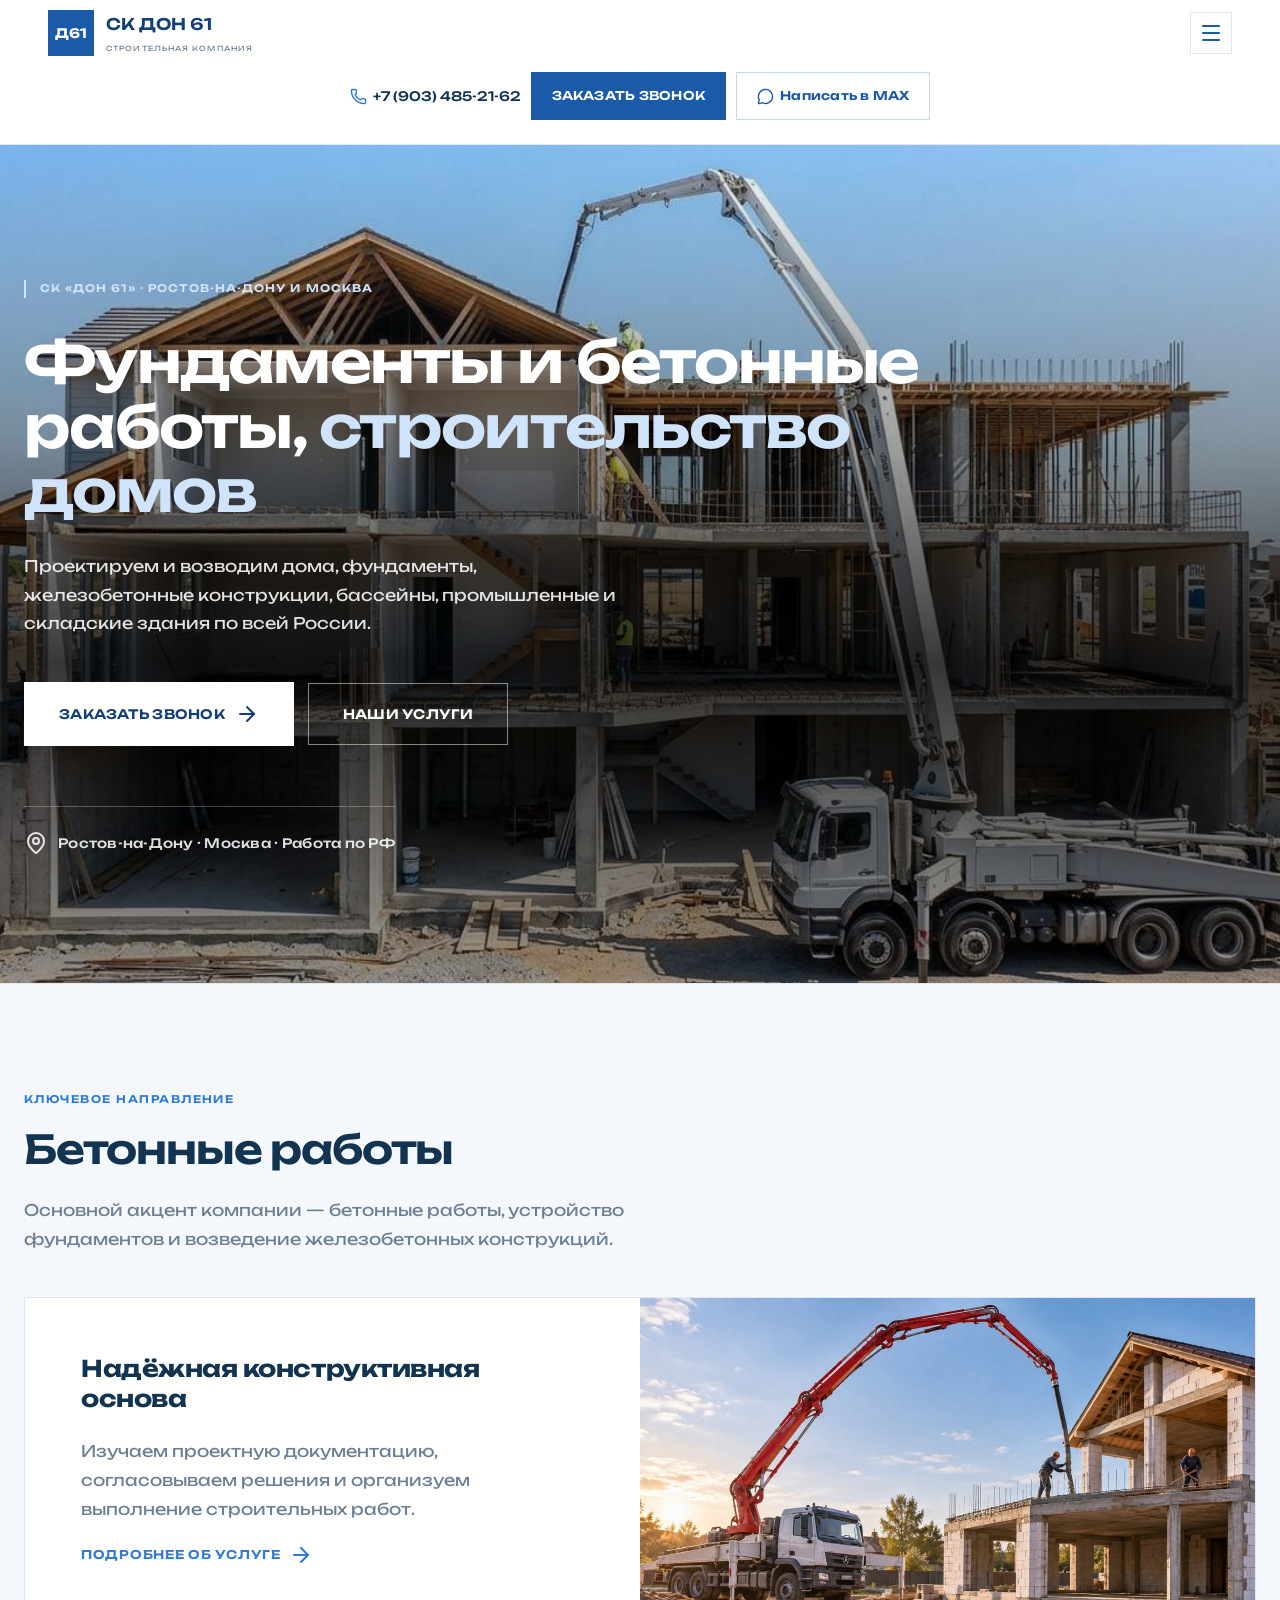
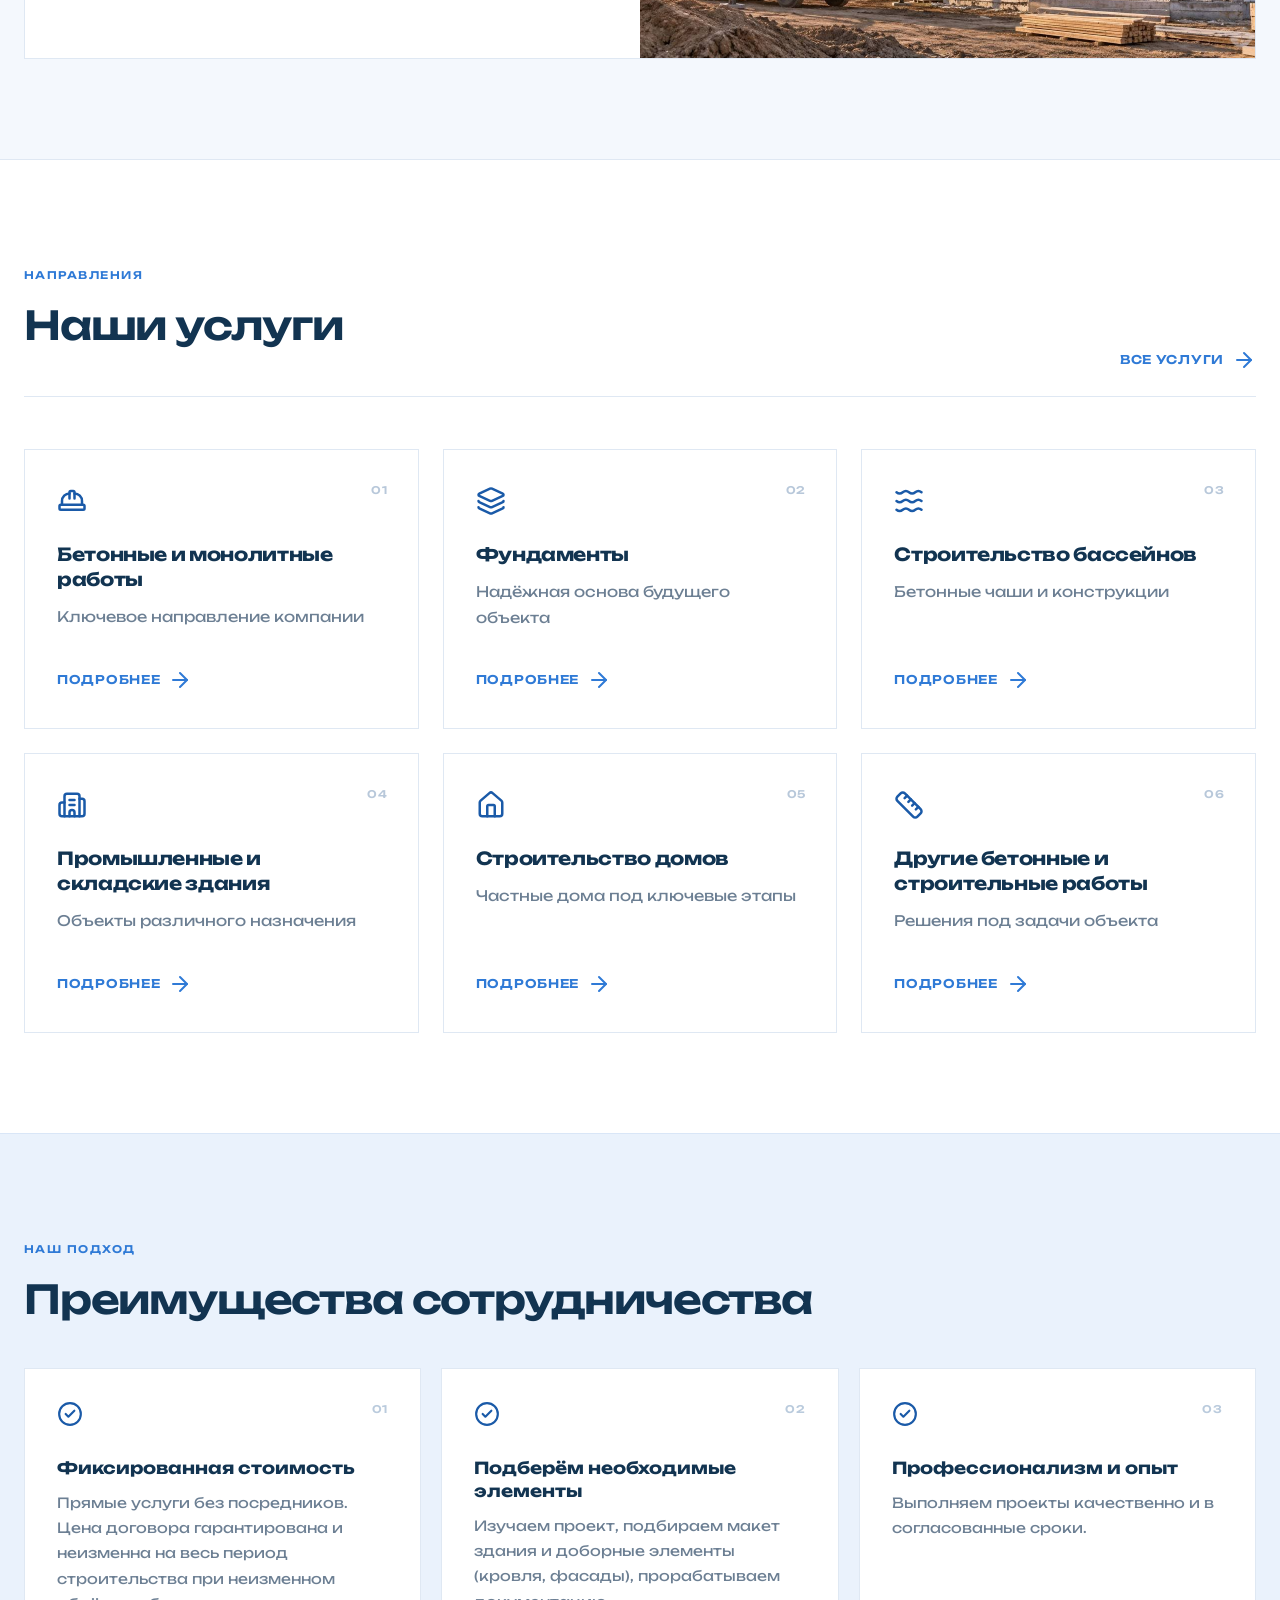
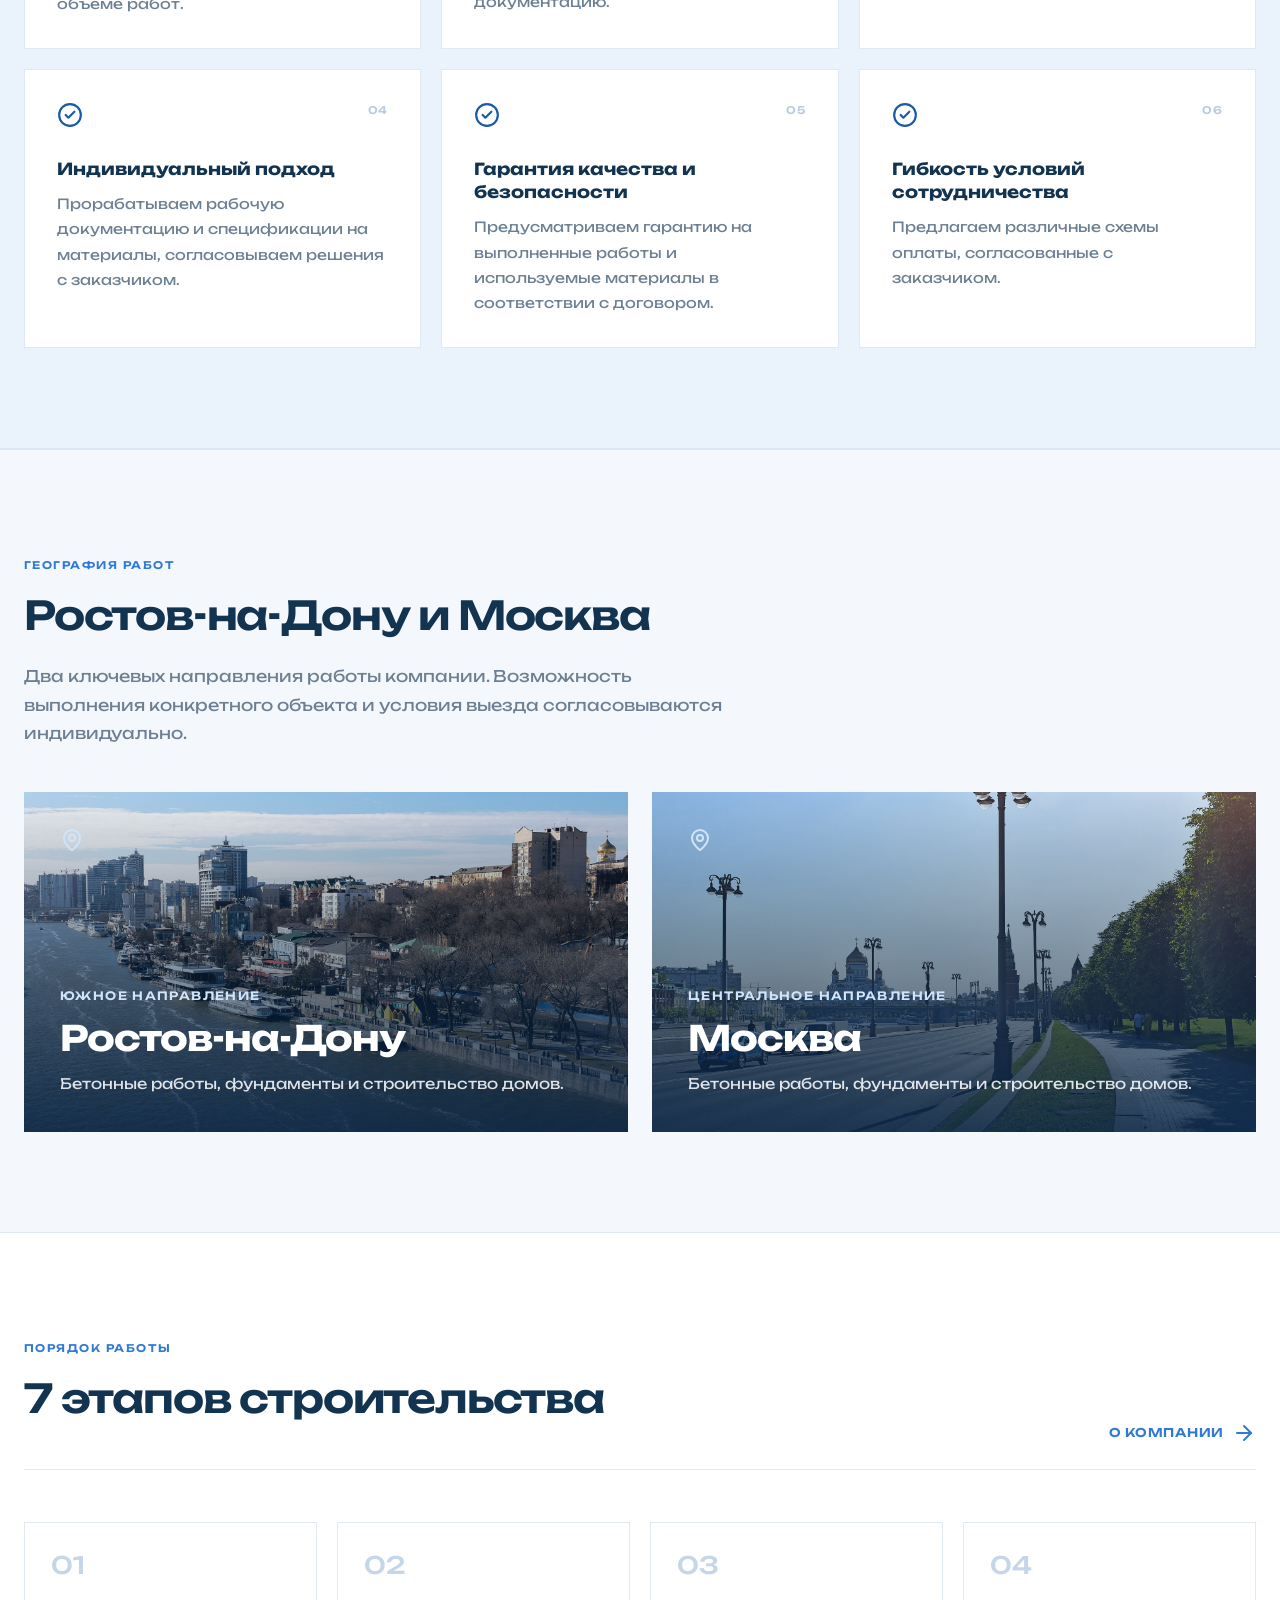
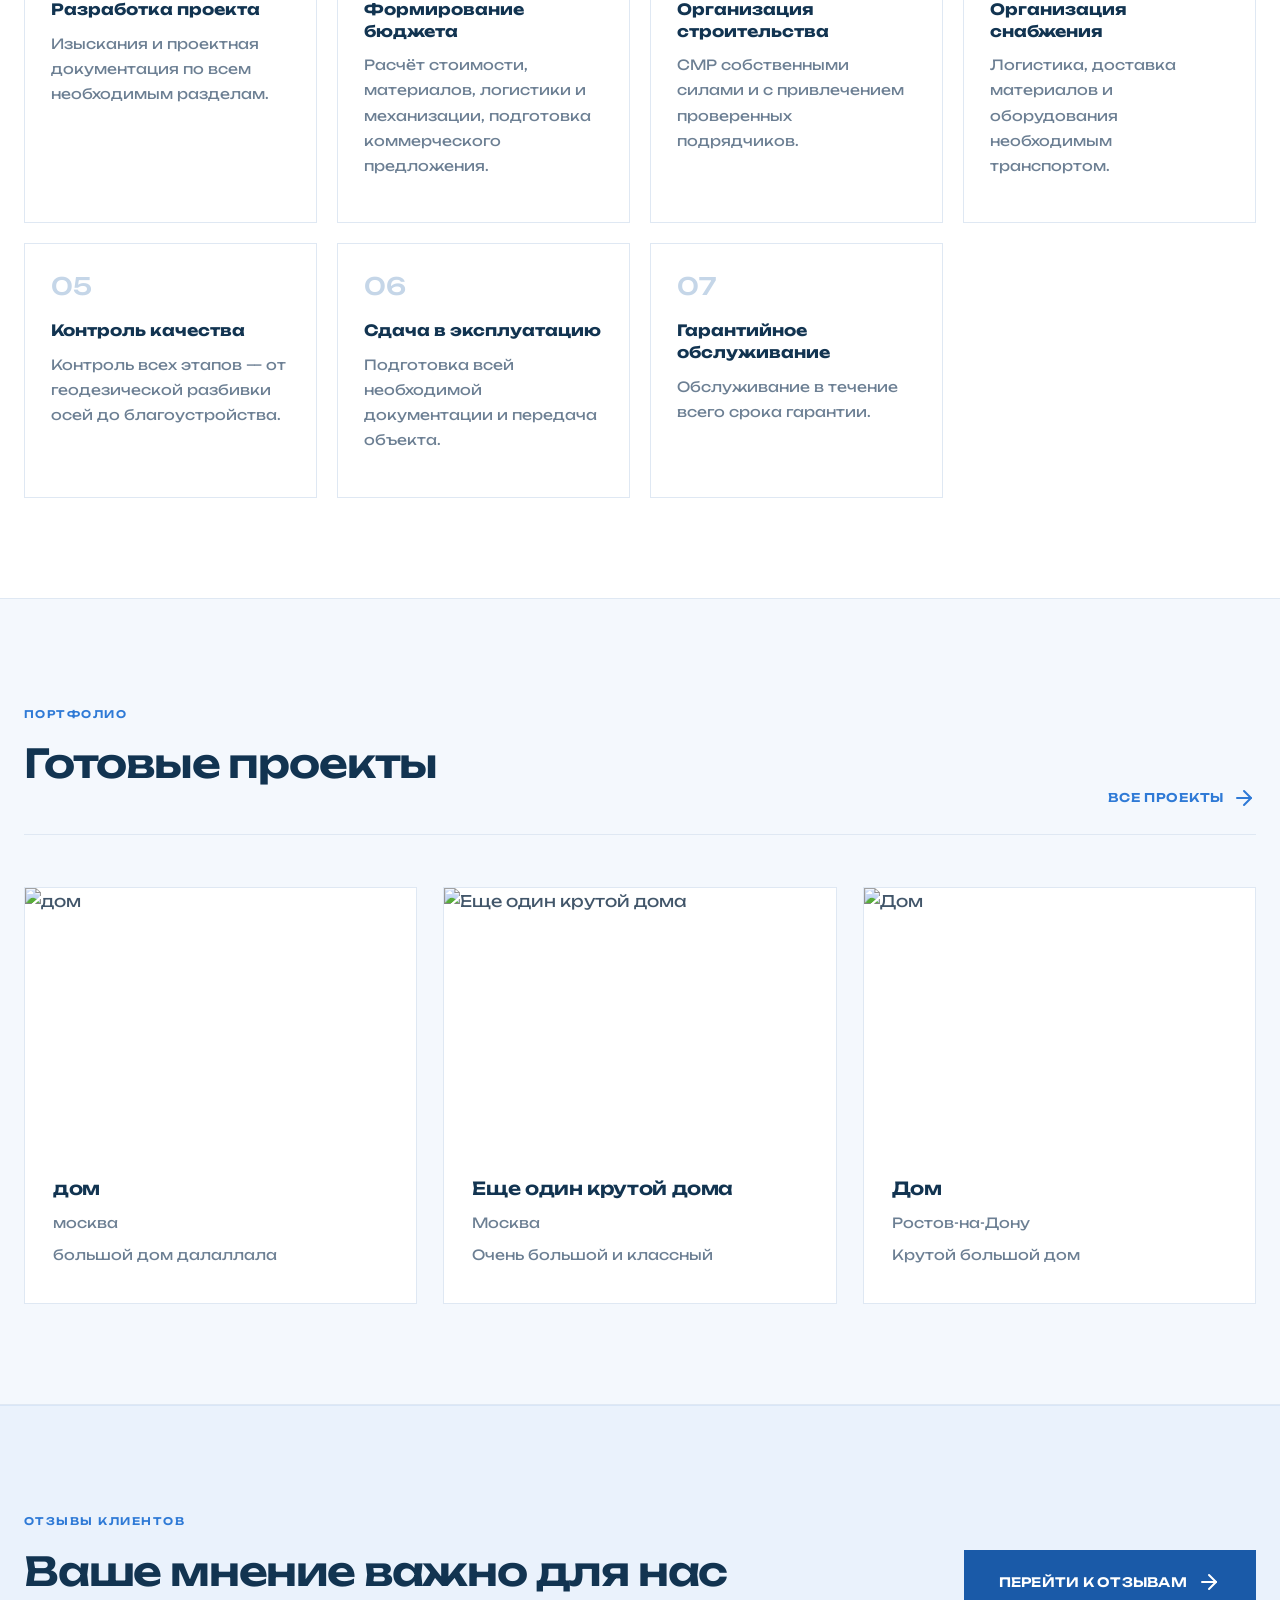
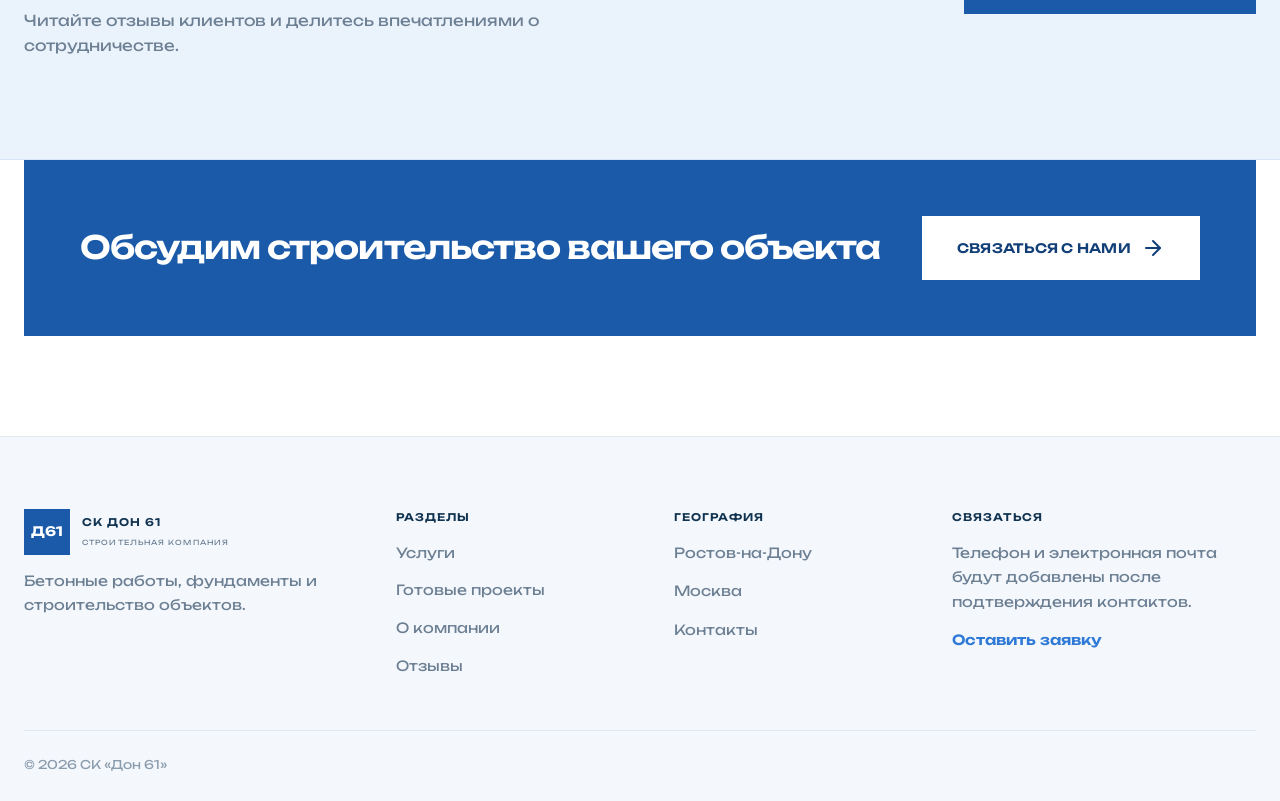
==== commit 26d7d136: "Add files via upload" ====
--- a/index.html
+++ b/index.html
@@ -1 +1 @@
-<!DOCTYPE html><html lang="ru"><head><meta charSet="utf-8"/><meta name="viewport" content="width=device-width, initial-scale=1"/><link rel="stylesheet" href="/_next/static/chunks/0byu1qki_vtz5.css" data-precedence="next"/><link rel="preload" as="script" fetchPriority="low" href="/_next/static/chunks/1x6obpmlu1_c2.js"/><script src="/_next/static/chunks/2r4s4h5xul1n-.js" async=""></script><script src="/_next/static/chunks/3wbm-994r45kr.js" async=""></script><script src="/_next/static/chunks/1kb4dcqdypxx7.js" async=""></script><script src="/_next/static/chunks/turbopack-3-ry682tkyiqk.js" async=""></script><script src="/_next/static/chunks/3wkxv6qrea8cu.js" async=""></script><script src="/_next/static/chunks/2v3uxmwaenhq3.js" async=""></script><title>СК Дон 61 — бетонные и строительные работы</title><meta name="description" content="Бетонные и монолитные работы, фундаменты, бассейны, дома, промышленные и складские здания. Ростов-на-Дону и Москва."/><link rel="icon" href="/favicon.ico?favicon.117ezoe8m31dk.ico" sizes="48x48" type="image/x-icon"/><script src="/_next/static/chunks/0cz1d0mv5g_q7.js" noModule=""></script></head><body><div hidden=""><!--$--><!--/$--></div><header class="site-header"><div class="container header-inner"><a class="brand" href="/"><span class="brand-mark">Д61</span><span><b>СК ДОН 61</b><small>СТРОИТЕЛЬНАЯ КОМПАНИЯ</small></span></a><nav class="desktop-nav"><a href="/">Главная</a><a href="/services/">Услуги</a><a href="/portfolio/">Готовые проекты</a><a href="/about/">О компании</a><a href="/reviews/">Отзывы</a><a href="/contacts/">Контакты</a></nav><div class="header-actions"><a class="header-phone" href="tel:+79034852162"><svg xmlns="http://www.w3.org/2000/svg" width="17" height="17" viewBox="0 0 24 24" fill="none" stroke="currentColor" stroke-width="2" stroke-linecap="round" stroke-linejoin="round" class="lucide lucide-phone" aria-hidden="true"><path d="M13.832 16.568a1 1 0 0 0 1.213-.303l.355-.465A2 2 0 0 1 17 15h3a2 2 0 0 1 2 2v3a2 2 0 0 1-2 2A18 18 0 0 1 2 4a2 2 0 0 1 2-2h3a2 2 0 0 1 2 2v3a2 2 0 0 1-.8 1.6l-.468.351a1 1 0 0 0-.292 1.233 14 14 0 0 0 6.392 6.384"></path></svg>+7 (903) 485-21-62</a><button type="button" class="header-cta">Заказать звонок</button><a class="header-max" href="https://max.ru/" target="_blank" rel="noopener noreferrer"><svg xmlns="http://www.w3.org/2000/svg" width="17" height="17" viewBox="0 0 24 24" fill="none" stroke="currentColor" stroke-width="2" stroke-linecap="round" stroke-linejoin="round" class="lucide lucide-message-circle" aria-hidden="true"><path d="M2.992 16.342a2 2 0 0 1 .094 1.167l-1.065 3.29a1 1 0 0 0 1.236 1.168l3.413-.998a2 2 0 0 1 1.099.092 10 10 0 1 0-4.777-4.719"></path></svg>Написать в MAX</a></div><button class="mobile-toggle" aria-label="Меню"><svg xmlns="http://www.w3.org/2000/svg" width="24" height="24" viewBox="0 0 24 24" fill="none" stroke="currentColor" stroke-width="2" stroke-linecap="round" stroke-linejoin="round" class="lucide lucide-menu" aria-hidden="true"><path d="M4 5h16"></path><path d="M4 12h16"></path><path d="M4 19h16"></path></svg></button></div></header><main><section class="hero"><div class="hero-overlay"></div><div class="container hero-content"><span class="hero-kicker">СК «ДОН 61» · РОСТОВ-НА-ДОНУ И МОСКВА</span><h1>Фундаменты и бетонные работы, <em>строительство домов</em></h1><p>Проектируем и возводим дома, фундаменты, железобетонные конструкции, бассейны, промышленные и складские здания по всей России.</p><div class="hero-actions"><button type="button" class="button button-primary">Заказать звонок <svg xmlns="http://www.w3.org/2000/svg" width="24" height="24" viewBox="0 0 24 24" fill="none" stroke="currentColor" stroke-width="2" stroke-linecap="round" stroke-linejoin="round" class="lucide lucide-arrow-right" aria-hidden="true"><path d="M5 12h14"></path><path d="m12 5 7 7-7 7"></path></svg></button><a class="button button-outline" href="/services/">Наши услуги</a></div><div class="hero-location"><svg xmlns="http://www.w3.org/2000/svg" width="24" height="24" viewBox="0 0 24 24" fill="none" stroke="currentColor" stroke-width="2" stroke-linecap="round" stroke-linejoin="round" class="lucide lucide-map-pin" aria-hidden="true"><path d="M20 10c0 4.993-5.539 10.193-7.399 11.799a1 1 0 0 1-1.202 0C9.539 20.193 4 14.993 4 10a8 8 0 0 1 16 0"></path><circle cx="12" cy="10" r="3"></circle></svg> Ростов-на-Дону · Москва · Работа по РФ</div></div></section><section class="section section-light"><div class="container"><span class="eyebrow">КЛЮЧЕВОЕ НАПРАВЛЕНИЕ</span><h2>Бетонные работы</h2><p class="section-lead">Основной акцент компании — бетонные работы, устройство фундаментов и возведение железобетонных конструкций.</p><div class="feature-band"><div><h3>Надёжная конструктивная основа</h3><p>Изучаем проектную документацию, согласовываем решения и организуем выполнение строительных работ.</p><a class="text-link" href="/services/concrete/">Подробнее об услуге <svg xmlns="http://www.w3.org/2000/svg" width="24" height="24" viewBox="0 0 24 24" fill="none" stroke="currentColor" stroke-width="2" stroke-linecap="round" stroke-linejoin="round" class="lucide lucide-arrow-right" aria-hidden="true"><path d="M5 12h14"></path><path d="m12 5 7 7-7 7"></path></svg></a></div><div class="feature-photo" role="img" aria-label="Строительные бетонные работы"></div></div></div></section><section class="section"><div class="container"><div class="section-heading"><div><span class="eyebrow">НАПРАВЛЕНИЯ</span><h2>Наши услуги</h2></div><a class="text-link" href="/services/">Все услуги <svg xmlns="http://www.w3.org/2000/svg" width="24" height="24" viewBox="0 0 24 24" fill="none" stroke="currentColor" stroke-width="2" stroke-linecap="round" stroke-linejoin="round" class="lucide lucide-arrow-right" aria-hidden="true"><path d="M5 12h14"></path><path d="m12 5 7 7-7 7"></path></svg></a></div><div class="service-grid"><a class="service-tile" href="/services/concrete/"><span class="tile-index">0<!-- -->1</span><svg xmlns="http://www.w3.org/2000/svg" width="24" height="24" viewBox="0 0 24 24" fill="none" stroke="currentColor" stroke-width="2" stroke-linecap="round" stroke-linejoin="round" class="lucide lucide-hard-hat" aria-hidden="true"><path d="M10 10V5a1 1 0 0 1 1-1h2a1 1 0 0 1 1 1v5"></path><path d="M14 6a6 6 0 0 1 6 6v3"></path><path d="M4 15v-3a6 6 0 0 1 6-6"></path><rect x="2" y="15" width="20" height="4" rx="1"></rect></svg><h3>Бетонные и монолитные работы</h3><p>Ключевое направление компании</p><span class="tile-link">Подробнее <svg xmlns="http://www.w3.org/2000/svg" width="24" height="24" viewBox="0 0 24 24" fill="none" stroke="currentColor" stroke-width="2" stroke-linecap="round" stroke-linejoin="round" class="lucide lucide-arrow-right" aria-hidden="true"><path d="M5 12h14"></path><path d="m12 5 7 7-7 7"></path></svg></span></a><a class="service-tile" href="/services/foundations/"><span class="tile-index">0<!-- -->2</span><svg xmlns="http://www.w3.org/2000/svg" width="24" height="24" viewBox="0 0 24 24" fill="none" stroke="currentColor" stroke-width="2" stroke-linecap="round" stroke-linejoin="round" class="lucide lucide-layers lucide-layers-3" aria-hidden="true"><path d="M12.83 2.18a2 2 0 0 0-1.66 0L2.6 6.08a1 1 0 0 0 0 1.83l8.58 3.91a2 2 0 0 0 1.66 0l8.58-3.9a1 1 0 0 0 0-1.83z"></path><path d="M2 12a1 1 0 0 0 .58.91l8.6 3.91a2 2 0 0 0 1.65 0l8.58-3.9A1 1 0 0 0 22 12"></path><path d="M2 17a1 1 0 0 0 .58.91l8.6 3.91a2 2 0 0 0 1.65 0l8.58-3.9A1 1 0 0 0 22 17"></path></svg><h3>Фундаменты</h3><p>Надёжная основа будущего объекта</p><span class="tile-link">Подробнее <svg xmlns="http://www.w3.org/2000/svg" width="24" height="24" viewBox="0 0 24 24" fill="none" stroke="currentColor" stroke-width="2" stroke-linecap="round" stroke-linejoin="round" class="lucide lucide-arrow-right" aria-hidden="true"><path d="M5 12h14"></path><path d="m12 5 7 7-7 7"></path></svg></span></a><a class="service-tile" href="/services/pools/"><span class="tile-index">0<!-- -->3</span><svg xmlns="http://www.w3.org/2000/svg" width="24" height="24" viewBox="0 0 24 24" fill="none" stroke="currentColor" stroke-width="2" stroke-linecap="round" stroke-linejoin="round" class="lucide lucide-waves-horizontal lucide-waves" aria-hidden="true"><path d="M2 12q2.5 2 5 0t5 0 5 0 5 0"></path><path d="M2 19q2.5 2 5 0t5 0 5 0 5 0"></path><path d="M2 5q2.5 2 5 0t5 0 5 0 5 0"></path></svg><h3>Строительство бассейнов</h3><p>Бетонные чаши и конструкции</p><span class="tile-link">Подробнее <svg xmlns="http://www.w3.org/2000/svg" width="24" height="24" viewBox="0 0 24 24" fill="none" stroke="currentColor" stroke-width="2" stroke-linecap="round" stroke-linejoin="round" class="lucide lucide-arrow-right" aria-hidden="true"><path d="M5 12h14"></path><path d="m12 5 7 7-7 7"></path></svg></span></a><a class="service-tile" href="/services/industrial/"><span class="tile-index">0<!-- -->4</span><svg xmlns="http://www.w3.org/2000/svg" width="24" height="24" viewBox="0 0 24 24" fill="none" stroke="currentColor" stroke-width="2" stroke-linecap="round" stroke-linejoin="round" class="lucide lucide-building-complex lucide-building-2" aria-hidden="true"><path d="M10 12h4"></path><path d="M10 8h4"></path><path d="M14 21v-3a2 2 0 0 0-4 0v3"></path><path d="M6 10H4a2 2 0 0 0-2 2v7a2 2 0 0 0 2 2h16a2 2 0 0 0 2-2V9a2 2 0 0 0-2-2h-2"></path><path d="M6 21V5a2 2 0 0 1 2-2h8a2 2 0 0 1 2 2v16"></path></svg><h3>Промышленные и складские здания</h3><p>Объекты различного назначения</p><span class="tile-link">Подробнее <svg xmlns="http://www.w3.org/2000/svg" width="24" height="24" viewBox="0 0 24 24" fill="none" stroke="currentColor" stroke-width="2" stroke-linecap="round" stroke-linejoin="round" class="lucide lucide-arrow-right" aria-hidden="true"><path d="M5 12h14"></path><path d="m12 5 7 7-7 7"></path></svg></span></a><a class="service-tile" href="/services/houses/"><span class="tile-index">0<!-- -->5</span><svg xmlns="http://www.w3.org/2000/svg" width="24" height="24" viewBox="0 0 24 24" fill="none" stroke="currentColor" stroke-width="2" stroke-linecap="round" stroke-linejoin="round" class="lucide lucide-house lucide-home" aria-hidden="true"><path d="M15 21v-8a1 1 0 0 0-1-1h-4a1 1 0 0 0-1 1v8"></path><path d="M3 10a2 2 0 0 1 .709-1.528l7-6a2 2 0 0 1 2.582 0l7 6A2 2 0 0 1 21 10v9a2 2 0 0 1-2 2H5a2 2 0 0 1-2-2z"></path></svg><h3>Строительство домов</h3><p>Частные дома под ключевые этапы</p><span class="tile-link">Подробнее <svg xmlns="http://www.w3.org/2000/svg" width="24" height="24" viewBox="0 0 24 24" fill="none" stroke="currentColor" stroke-width="2" stroke-linecap="round" stroke-linejoin="round" class="lucide lucide-arrow-right" aria-hidden="true"><path d="M5 12h14"></path><path d="m12 5 7 7-7 7"></path></svg></span></a><a class="service-tile" href="/services/other/"><span class="tile-index">0<!-- -->6</span><svg xmlns="http://www.w3.org/2000/svg" width="24" height="24" viewBox="0 0 24 24" fill="none" stroke="currentColor" stroke-width="2" stroke-linecap="round" stroke-linejoin="round" class="lucide lucide-ruler" aria-hidden="true"><path d="M21.3 15.3a2.4 2.4 0 0 1 0 3.4l-2.6 2.6a2.4 2.4 0 0 1-3.4 0L2.7 8.7a2.41 2.41 0 0 1 0-3.4l2.6-2.6a2.41 2.41 0 0 1 3.4 0Z"></path><path d="m14.5 12.5 2-2"></path><path d="m11.5 9.5 2-2"></path><path d="m8.5 6.5 2-2"></path><path d="m17.5 15.5 2-2"></path></svg><h3>Другие бетонные и строительные работы</h3><p>Решения под задачи объекта</p><span class="tile-link">Подробнее <svg xmlns="http://www.w3.org/2000/svg" width="24" height="24" viewBox="0 0 24 24" fill="none" stroke="currentColor" stroke-width="2" stroke-linecap="round" stroke-linejoin="round" class="lucide lucide-arrow-right" aria-hidden="true"><path d="M5 12h14"></path><path d="m12 5 7 7-7 7"></path></svg></span></a></div></div></section><section class="section section-dark"><div class="container"><span class="eyebrow">НАШ ПОДХОД</span><h2>Преимущества сотрудничества</h2><div class="advantage-grid"><article class="advantage"><svg xmlns="http://www.w3.org/2000/svg" width="24" height="24" viewBox="0 0 24 24" fill="none" stroke="currentColor" stroke-width="2" stroke-linecap="round" stroke-linejoin="round" class="lucide lucide-circle-check lucide-check-circle-2" aria-hidden="true"><circle cx="12" cy="12" r="10"></circle><path d="m16 9-5.5 5.5L8 12"></path></svg><span>0<!-- -->1</span><h3>Фиксированная стоимость</h3><p>Прямые услуги без посредников. Цена договора гарантирована и неизменна на весь период строительства при неизменном объёме работ.</p></article><article class="advantage"><svg xmlns="http://www.w3.org/2000/svg" width="24" height="24" viewBox="0 0 24 24" fill="none" stroke="currentColor" stroke-width="2" stroke-linecap="round" stroke-linejoin="round" class="lucide lucide-circle-check lucide-check-circle-2" aria-hidden="true"><circle cx="12" cy="12" r="10"></circle><path d="m16 9-5.5 5.5L8 12"></path></svg><span>0<!-- -->2</span><h3>Подберём необходимые элементы</h3><p>Изучаем проект, подбираем макет здания и доборные элементы (кровля, фасады), прорабатываем документацию.</p></article><article class="advantage"><svg xmlns="http://www.w3.org/2000/svg" width="24" height="24" viewBox="0 0 24 24" fill="none" stroke="currentColor" stroke-width="2" stroke-linecap="round" stroke-linejoin="round" class="lucide lucide-circle-check lucide-check-circle-2" aria-hidden="true"><circle cx="12" cy="12" r="10"></circle><path d="m16 9-5.5 5.5L8 12"></path></svg><span>0<!-- -->3</span><h3>Профессионализм и опыт</h3><p>Выполняем проекты качественно и в согласованные сроки.</p></article><article class="advantage"><svg xmlns="http://www.w3.org/2000/svg" width="24" height="24" viewBox="0 0 24 24" fill="none" stroke="currentColor" stroke-width="2" stroke-linecap="round" stroke-linejoin="round" class="lucide lucide-circle-check lucide-check-circle-2" aria-hidden="true"><circle cx="12" cy="12" r="10"></circle><path d="m16 9-5.5 5.5L8 12"></path></svg><span>0<!-- -->4</span><h3>Индивидуальный подход</h3><p>Прорабатываем рабочую документацию и спецификации на материалы, согласовываем решения с заказчиком.</p></article><article class="advantage"><svg xmlns="http://www.w3.org/2000/svg" width="24" height="24" viewBox="0 0 24 24" fill="none" stroke="currentColor" stroke-width="2" stroke-linecap="round" stroke-linejoin="round" class="lucide lucide-circle-check lucide-check-circle-2" aria-hidden="true"><circle cx="12" cy="12" r="10"></circle><path d="m16 9-5.5 5.5L8 12"></path></svg><span>0<!-- -->5</span><h3>Гарантия качества и безопасности</h3><p>Предусматриваем гарантию на выполненные работы и используемые материалы в соответствии с договором.</p></article><article class="advantage"><svg xmlns="http://www.w3.org/2000/svg" width="24" height="24" viewBox="0 0 24 24" fill="none" stroke="currentColor" stroke-width="2" stroke-linecap="round" stroke-linejoin="round" class="lucide lucide-circle-check lucide-check-circle-2" aria-hidden="true"><circle cx="12" cy="12" r="10"></circle><path d="m16 9-5.5 5.5L8 12"></path></svg><span>0<!-- -->6</span><h3>Гибкость условий сотрудничества</h3><p>Предлагаем различные схемы оплаты, согласованные с заказчиком.</p></article></div></div></section><section class="section section-light"><div class="container"><span class="eyebrow">ГЕОГРАФИЯ РАБОТ</span><h2>Ростов-на-Дону и Москва</h2><p class="section-lead">Два ключевых направления работы компании. Возможность выполнения конкретного объекта и условия выезда согласовываются индивидуально.</p><div class="city-grid"><article class="city-panel city-rostov"><svg xmlns="http://www.w3.org/2000/svg" width="24" height="24" viewBox="0 0 24 24" fill="none" stroke="currentColor" stroke-width="2" stroke-linecap="round" stroke-linejoin="round" class="lucide lucide-map-pin" aria-hidden="true"><path d="M20 10c0 4.993-5.539 10.193-7.399 11.799a1 1 0 0 1-1.202 0C9.539 20.193 4 14.993 4 10a8 8 0 0 1 16 0"></path><circle cx="12" cy="10" r="3"></circle></svg><span>ЮЖНОЕ НАПРАВЛЕНИЕ</span><h3>Ростов-на-Дону</h3><p>Бетонные работы, фундаменты и строительство домов.</p></article><article class="city-panel city-moscow"><svg xmlns="http://www.w3.org/2000/svg" width="24" height="24" viewBox="0 0 24 24" fill="none" stroke="currentColor" stroke-width="2" stroke-linecap="round" stroke-linejoin="round" class="lucide lucide-map-pin" aria-hidden="true"><path d="M20 10c0 4.993-5.539 10.193-7.399 11.799a1 1 0 0 1-1.202 0C9.539 20.193 4 14.993 4 10a8 8 0 0 1 16 0"></path><circle cx="12" cy="10" r="3"></circle></svg><span>ЦЕНТРАЛЬНОЕ НАПРАВЛЕНИЕ</span><h3>Москва</h3><p>Бетонные работы, фундаменты и строительство домов.</p></article></div></div></section><section class="section"><div class="container"><div class="section-heading"><div><span class="eyebrow">ПОРЯДОК РАБОТЫ</span><h2>7 этапов строительства</h2></div><a class="text-link" href="/about/">О компании <svg xmlns="http://www.w3.org/2000/svg" width="24" height="24" viewBox="0 0 24 24" fill="none" stroke="currentColor" stroke-width="2" stroke-linecap="round" stroke-linejoin="round" class="lucide lucide-arrow-right" aria-hidden="true"><path d="M5 12h14"></path><path d="m12 5 7 7-7 7"></path></svg></a></div><div class="stage-grid"><article class="stage"><span>01</span><h3>Разработка проекта</h3><p>Изыскания и проектная документация по всем необходимым разделам.</p></article><article class="stage"><span>02</span><h3>Формирование бюджета</h3><p>Расчёт стоимости, материалов, логистики и механизации, подготовка коммерческого предложения.</p></article><article class="stage"><span>03</span><h3>Организация строительства</h3><p>СМР собственными силами и с привлечением проверенных подрядчиков.</p></article><article class="stage"><span>04</span><h3>Организация снабжения</h3><p>Логистика, доставка материалов и оборудования необходимым транспортом.</p></article><article class="stage"><span>05</span><h3>Контроль качества</h3><p>Контроль всех этапов — от геодезической разбивки осей до благоустройства.</p></article><article class="stage"><span>06</span><h3>Сдача в эксплуатацию</h3><p>Подготовка всей необходимой документации и передача объекта.</p></article><article class="stage"><span>07</span><h3>Гарантийное обслуживание</h3><p>Обслуживание в течение всего срока гарантии.</p></article></div></div></section><section class="section section-light"><div class="container"><div class="section-heading"><div><span class="eyebrow">ПОРТФОЛИО</span><h2>Готовые проекты</h2></div><a class="text-link" href="/portfolio/">Все проекты <svg xmlns="http://www.w3.org/2000/svg" width="24" height="24" viewBox="0 0 24 24" fill="none" stroke="currentColor" stroke-width="2" stroke-linecap="round" stroke-linejoin="round" class="lucide lucide-arrow-right" aria-hidden="true"><path d="M5 12h14"></path><path d="m12 5 7 7-7 7"></path></svg></a></div><div class="portfolio-grid"><article class="portfolio-card"><img src="http://u3711682.isp.regruhosting.ru/uploads/9f6ab7f86274865601a1dd9af8437214.jpg" alt="дом" loading="lazy"/><div class="portfolio-card-content"><h2>дом</h2><p>москва</p><p class="project-desc">большой дом далаллала</p></div></article><article class="portfolio-card"><img src="http://u3711682.isp.regruhosting.ru/uploads/1508c3f1453ff92fba313248a13b08ab.png" alt="Еще один крутой дома" loading="lazy"/><div class="portfolio-card-content"><h2>Еще один крутой дома</h2><p>Москва</p><p class="project-desc">Очень большой и классный</p></div></article><article class="portfolio-card"><img src="http://u3711682.isp.regruhosting.ru/uploads/77f450fec3baa694c63b853866fc6f94.png" alt="Дом" loading="lazy"/><div class="portfolio-card-content"><h2>Дом</h2><p>Ростов-на-Дону</p><p class="project-desc">Крутой большой дом</p></div></article></div></div></section><section class="section section-dark"><div class="container review-callout"><div><span class="eyebrow">ОТЗЫВЫ КЛИЕНТОВ</span><h2>Ваше мнение важно для нас</h2><p>Читайте отзывы клиентов и делитесь впечатлениями о сотрудничестве.</p></div><a class="button button-primary" href="/reviews/">Перейти к отзывам <svg xmlns="http://www.w3.org/2000/svg" width="24" height="24" viewBox="0 0 24 24" fill="none" stroke="currentColor" stroke-width="2" stroke-linecap="round" stroke-linejoin="round" class="lucide lucide-arrow-right" aria-hidden="true"><path d="M5 12h14"></path><path d="m12 5 7 7-7 7"></path></svg></a></div></section><section class="section contact-strip"><div class="container contact-strip-inner"><h2>Обсудим строительство вашего объекта</h2><a class="button button-primary" href="/contacts/">Связаться с нами <svg xmlns="http://www.w3.org/2000/svg" width="24" height="24" viewBox="0 0 24 24" fill="none" stroke="currentColor" stroke-width="2" stroke-linecap="round" stroke-linejoin="round" class="lucide lucide-arrow-right" aria-hidden="true"><path d="M5 12h14"></path><path d="m12 5 7 7-7 7"></path></svg></a></div></section><!--$--><!--/$--></main><footer class="site-footer"><div class="container footer-grid"><div><a class="brand footer-brand" href="/"><span class="brand-mark">Д61</span><span><b>СК ДОН 61</b><small>СТРОИТЕЛЬНАЯ КОМПАНИЯ</small></span></a><p>Бетонные работы, фундаменты и строительство объектов.</p></div><div><b>Разделы</b><a href="/services/">Услуги</a><a href="/portfolio/">Готовые проекты</a><a href="/about/">О компании</a><a href="/reviews/">Отзывы</a></div><div><b>География</b><span>Ростов-на-Дону</span><span>Москва</span><a href="/contacts/">Контакты</a></div><div><b>Связаться</b><span>Телефон и электронная почта будут добавлены после подтверждения контактов.</span><a class="footer-cta" href="/contacts/">Оставить заявку</a></div></div><div class="container footer-bottom">© <!-- -->2026<!-- --> СК «Дон 61»</div></footer><script id="_R_">(globalThis["TURBOPACK"] || (globalThis["TURBOPACK"] = [])).push({"otherChunks":["static/chunks/1x6obpmlu1_c2.js","static/chunks/2r4s4h5xul1n-.js","static/chunks/3wbm-994r45kr.js","static/chunks/1kb4dcqdypxx7.js"],"runtimeModuleIds":[94553]});</script><script src="/_next/static/chunks/1x6obpmlu1_c2.js" async=""></script><script>(self.__next_f=self.__next_f||[]).push([0])</script><script>self.__next_f.push([1,"1:\"$Sreact.fragment\"\n2:\"/_next/static/chunks/3wkxv6qrea8cu.js\"\n3:\"/_next/static/chunks/2v3uxmwaenhq3.js\"\n4:I[53195,[\"$2\",\"$3\"],\"default\"]\n5:I[39756,[\"$2\",\"$3\"],\"default\"]\n6:I[37457,[\"$2\",\"$3\"],\"default\"]\n7:I[22016,[\"$2\",\"$3\"],\"\"]\n8:I[5014,[\"$2\",\"$3\"],\"default\"]\nb:I[97367,[\"$2\",\"$3\"],\"OutletBoundary\"]\nc:\"$Sreact.suspense\"\ne:\"ViewportBoundary\"\nf:I[97367,[\"$2\",\"$3\"],\"$e\"]\n11:\"MetadataBoundary\"\n12:I[97367,[\"$2\",\"$3\"],\"$11\"]\n14:I[68027,[\"$2\",\"$3\"],\"default\",1]\n:HL[\"/_next/static/chunks/0byu1qki_vtz5.css\",\"style\"]\n9:[[\"children\",{\"s\":\"__PAGE__\",\"h\":512,\"d\":{\"r\":[\"$\",\"$1\",\"c\",{\"children\":[\"$La\",null,[\"$\",\"$Lb\",null,{\"children\":[\"$\",\"$c\",null,{\"name\":\"Next.MetadataOutlet\",\"children\":\"$@d\"}]}]]}],\"p\":false,\"v\":null}}]]\n"])</script><script>self.__next_f.push([1,"0:{\"P\":null,\"c\":[\"\",\"\"],\"q\":\"\",\"i\":false,\"t\":{\"t\":{\"s\":\"\",\"h\":528,\"d\":{\"r\":[\"$\",\"$1\",\"c\",{\"children\":[[[\"$\",\"link\",\"0\",{\"rel\":\"stylesheet\",\"href\":\"/_next/static/chunks/0byu1qki_vtz5.css\",\"precedence\":\"next\",\"crossOrigin\":\"$undefined\",\"nonce\":\"$undefined\"}],[\"$\",\"script\",\"script-0\",{\"src\":\"/_next/static/chunks/3wkxv6qrea8cu.js\",\"async\":true,\"nonce\":\"$undefined\"}],[\"$\",\"script\",\"script-1\",{\"src\":\"/_next/static/chunks/2v3uxmwaenhq3.js\",\"async\":true,\"nonce\":\"$undefined\"}]],[\"$\",\"html\",null,{\"lang\":\"ru\",\"children\":[\"$\",\"body\",null,{\"children\":[[\"$\",\"$L4\",null,{}],[\"$\",\"main\",null,{\"children\":[\"$\",\"$L5\",null,{\"parallelRouterKey\":\"children\",\"error\":\"$undefined\",\"errorStyles\":\"$undefined\",\"errorScripts\":\"$undefined\",\"template\":[\"$\",\"$L6\",null,{}],\"templateStyles\":\"$undefined\",\"templateScripts\":\"$undefined\",\"notFound\":[[\"$\",\"section\",null,{\"className\":\"section error-page\",\"children\":[\"$\",\"div\",null,{\"className\":\"container error-page-inner\",\"children\":[[\"$\",\"span\",null,{\"className\":\"eyebrow\",\"children\":\"ОШИБКА 404\"}],[\"$\",\"div\",null,{\"className\":\"error-code\",\"aria-hidden\":\"true\",\"children\":\"404\"}],[\"$\",\"h1\",null,{\"children\":\"Эту страницу ещё не залили\"}],[\"$\",\"p\",null,{\"children\":\"Адрес введён с ошибкой или страница переехала. Бетон тут ни при чём — проверьте ссылку или вернитесь на главную, там всё стоит на месте.\"}],[\"$\",\"div\",null,{\"className\":\"error-actions\",\"children\":[[\"$\",\"$L7\",null,{\"href\":\"/\",\"className\":\"button button-primary\",\"children\":[[\"$\",\"$L8\",null,{\"ref\":\"$undefined\",\"icon\":{\"name\":\"arrow-left\",\"size\":24,\"node\":[[\"path\",{\"d\":\"m12 19-7-7 7-7\",\"key\":\"1l729n\"}],[\"path\",{\"d\":\"M19 12H5\",\"key\":\"x3x0zl\"}]]},\"className\":\"$undefined\"}],\" На главную\"]}],[\"$\",\"$L7\",null,{\"href\":\"/services\",\"className\":\"button button-ghost\",\"children\":[\"Наши услуги \",[\"$\",\"$L8\",null,{\"ref\":\"$undefined\",\"icon\":{\"name\":\"arrow-right\",\"size\":24,\"node\":[[\"path\",{\"d\":\"M5 12h14\",\"key\":\"1ays0h\"}],[\"path\",{\"d\":\"m12 5 7 7-7 7\",\"key\":\"xquz4c\"}]]},\"className\":\"$undefined\"}]]}]]}],[\"$\",\"div\",null,{\"className\":\"error-links\",\"children\":[[\"$\",\"span\",null,{\"children\":\"Или сразу:\"}],[\"$\",\"$L7\",null,{\"href\":\"/portfolio\",\"children\":\"Готовые проекты\"}],[\"$\",\"$L7\",null,{\"href\":\"/reviews\",\"children\":\"Отзывы\"}],[\"$\",\"$L7\",null,{\"href\":\"/contacts\",\"children\":\"Контакты\"}]]}]]}]}],[]],\"forbidden\":\"$undefined\",\"unauthorized\":\"$undefined\"}]}],[\"$\",\"footer\",null,{\"className\":\"site-footer\",\"children\":[[\"$\",\"div\",null,{\"className\":\"container footer-grid\",\"children\":[[\"$\",\"div\",null,{\"children\":[[\"$\",\"$L7\",null,{\"href\":\"/\",\"className\":\"brand footer-brand\",\"children\":[[\"$\",\"span\",null,{\"className\":\"brand-mark\",\"children\":\"Д61\"}],[\"$\",\"span\",null,{\"children\":[[\"$\",\"b\",null,{\"children\":\"СК ДОН 61\"}],[\"$\",\"small\",null,{\"children\":\"СТРОИТЕЛЬНАЯ КОМПАНИЯ\"}]]}]]}],[\"$\",\"p\",null,{\"children\":\"Бетонные работы, фундаменты и строительство объектов.\"}]]}],[\"$\",\"div\",null,{\"children\":[[\"$\",\"b\",null,{\"children\":\"Разделы\"}],[\"$\",\"$L7\",null,{\"href\":\"/services\",\"children\":\"Услуги\"}],[\"$\",\"$L7\",null,{\"href\":\"/portfolio\",\"children\":\"Готовые проекты\"}],[\"$\",\"$L7\",null,{\"href\":\"/about\",\"children\":\"О компании\"}],[\"$\",\"$L7\",null,{\"href\":\"/reviews\",\"children\":\"Отзывы\"}]]}],[\"$\",\"div\",null,{\"children\":[[\"$\",\"b\",null,{\"children\":\"География\"}],[\"$\",\"span\",null,{\"children\":\"Ростов-на-Дону\"}],[\"$\",\"span\",null,{\"children\":\"Москва\"}],[\"$\",\"$L7\",null,{\"href\":\"/contacts\",\"children\":\"Контакты\"}]]}],[\"$\",\"div\",null,{\"children\":[[\"$\",\"b\",null,{\"children\":\"Связаться\"}],[\"$\",\"span\",null,{\"children\":\"Телефон и электронная почта будут добавлены после подтверждения контактов.\"}],[\"$\",\"$L7\",null,{\"href\":\"/contacts\",\"className\":\"footer-cta\",\"children\":\"Оставить заявку\"}]]}]]}],[\"$\",\"div\",null,{\"className\":\"container footer-bottom\",\"children\":[\"© \",2026,\" СК «Дон 61»\"]}]]}]]}]}]]}],\"p\":false,\"v\":null},\"c\":\"$Q9\"},\"h\":{\"r\":[\"$\",\"$1\",\"h\",{\"children\":[null,[\"$\",\"$Lf\",null,{\"children\":\"$L10\"}],[\"$\",\"$L12\",null,{\"children\":[[\"$\",\"div\",null,{\"hidden\":true,\"children\":[\"$\",\"$c\",null,{\"name\":\"Next.Metadata\",\"children\":\"$L13\"}]}],null]}],null]}],\"p\":false,\"v\":null}},\"m\":\"$undefined\",\"G\":[\"$14\",[[\"$\",\"link\",\"0\",{\"rel\":\"stylesheet\",\"href\":\"/_next/static/chunks/0byu1qki_vtz5.css\",\"precedence\":\"next\",\"crossOrigin\":\"$undefined\",\"nonce\":\"$undefined\"}]]],\"S\":true,\"r\":\"$undefined\",\"s\":\"$undefined\",\"a\":\"$undefined\",\"l\":\"$undefined\",\"p\":\"$undefined\",\"d\":\"$undefined\",\"b\":\"O8PzmUeOmf2iMNBp0h8Ld\"}\n"])</script><script>self.__next_f.push([1,"10:[[\"$\",\"meta\",\"0\",{\"charSet\":\"utf-8\"}],[\"$\",\"meta\",\"1\",{\"name\":\"viewport\",\"content\":\"width=device-width, initial-scale=1\"}]]\n"])</script><script>self.__next_f.push([1,"15:I[27201,[\"$2\",\"$3\"],\"IconMark\"]\nd:null\n13:[[\"$\",\"title\",\"0\",{\"children\":\"СК Дон 61 — бетонные и строительные работы\"}],[\"$\",\"meta\",\"1\",{\"name\":\"description\",\"content\":\"Бетонные и монолитные работы, фундаменты, бассейны, дома, промышленные и складские здания. Ростов-на-Дону и Москва.\"}],[\"$\",\"link\",\"2\",{\"rel\":\"icon\",\"href\":\"/favicon.ico?favicon.117ezoe8m31dk.ico\",\"sizes\":\"48x48\",\"type\":\"image/x-icon\"}],[\"$\",\"$L15\",\"3\",{}]]\n"])</script><script>self.__next_f.push([1,"16:I[86104,[\"$2\",\"$3\"],\"default\"]\n"])</script><script>self.__next_f.push([1,"a:[[\"$\",\"section\",null,{\"className\":\"hero\",\"children\":[[\"$\",\"div\",null,{\"className\":\"hero-overlay\"}],[\"$\",\"div\",null,{\"className\":\"container hero-content\",\"children\":[[\"$\",\"span\",null,{\"className\":\"hero-kicker\",\"children\":\"СК «ДОН 61» · РОСТОВ-НА-ДОНУ И МОСКВА\"}],[\"$\",\"h1\",null,{\"children\":[\"Фундаменты и бетонные работы, \",[\"$\",\"em\",null,{\"children\":\"строительство домов\"}]]}],[\"$\",\"p\",null,{\"children\":\"Проектируем и возводим дома, фундаменты, железобетонные конструкции, бассейны, промышленные и складские здания по всей России.\"}],[\"$\",\"div\",null,{\"className\":\"hero-actions\",\"children\":[[\"$\",\"$L16\",null,{\"className\":\"button button-primary\",\"children\":[\"Заказать звонок \",[\"$\",\"$L8\",null,{\"ref\":\"$undefined\",\"icon\":\"$0:t:t:d:r:props:children:1:props:children:props:children:1:props:children:props:notFound:0:props:children:props:children:4:props:children:1:props:children:1:props:icon\",\"className\":\"$undefined\"}]]}],[\"$\",\"$L7\",null,{\"className\":\"button button-outline\",\"href\":\"/services\",\"children\":\"Наши услуги\"}]]}],[\"$\",\"div\",null,{\"className\":\"hero-location\",\"children\":[[\"$\",\"$L8\",null,{\"ref\":\"$undefined\",\"icon\":{\"name\":\"map-pin\",\"size\":24,\"node\":[[\"path\",{\"d\":\"M20 10c0 4.993-5.539 10.193-7.399 11.799a1 1 0 0 1-1.202 0C9.539 20.193 4 14.993 4 10a8 8 0 0 1 16 0\",\"key\":\"1r0f0z\"}],[\"circle\",{\"cx\":\"12\",\"cy\":\"10\",\"r\":\"3\",\"key\":\"ilqhr7\"}]]},\"className\":\"$undefined\"}],\" Ростов-на-Дону · Москва · Работа по РФ\"]}]]}]]}],[\"$\",\"section\",null,{\"className\":\"section section-light\",\"children\":[\"$\",\"div\",null,{\"className\":\"container\",\"children\":[[\"$\",\"span\",null,{\"className\":\"eyebrow\",\"children\":\"КЛЮЧЕВОЕ НАПРАВЛЕНИЕ\"}],[\"$\",\"h2\",null,{\"children\":\"Бетонные работы\"}],[\"$\",\"p\",null,{\"className\":\"section-lead\",\"children\":\"Основной акцент компании — бетонные работы, устройство фундаментов и возведение железобетонных конструкций.\"}],[\"$\",\"div\",null,{\"className\":\"feature-band\",\"children\":[[\"$\",\"div\",null,{\"children\":[[\"$\",\"h3\",null,{\"children\":\"Надёжная конструктивная основа\"}],[\"$\",\"p\",null,{\"children\":\"Изучаем проектную документацию, согласовываем решения и организуем выполнение строительных работ.\"}],[\"$\",\"$L7\",null,{\"href\":\"/services/concrete\",\"className\":\"text-link\",\"children\":[\"Подробнее об услуге \",[\"$\",\"$L8\",null,{\"ref\":\"$undefined\",\"icon\":\"$0:t:t:d:r:props:children:1:props:children:props:children:1:props:children:props:notFound:0:props:children:props:children:4:props:children:1:props:children:1:props:icon\",\"className\":\"$undefined\"}]]}]]}],[\"$\",\"div\",null,{\"className\":\"feature-photo\",\"role\":\"img\",\"aria-label\":\"Строительные бетонные работы\"}]]}]]}]}],[\"$\",\"section\",null,{\"className\":\"section\",\"children\":[\"$\",\"div\",null,{\"className\":\"container\",\"children\":[[\"$\",\"div\",null,{\"className\":\"section-heading\",\"children\":[[\"$\",\"div\",null,{\"children\":[[\"$\",\"span\",null,{\"className\":\"eyebrow\",\"children\":\"НАПРАВЛЕНИЯ\"}],[\"$\",\"h2\",null,{\"children\":\"Наши услуги\"}]]}],[\"$\",\"$L7\",null,{\"href\":\"/services\",\"className\":\"text-link\",\"children\":[\"Все услуги \",[\"$\",\"$L8\",null,{\"ref\":\"$undefined\",\"icon\":\"$0:t:t:d:r:props:children:1:props:children:props:children:1:props:children:props:notFound:0:props:children:props:children:4:props:children:1:props:children:1:props:icon\",\"className\":\"$undefined\"}]]}]]}],[\"$\",\"div\",null,{\"className\":\"service-grid\",\"children\":[[\"$\",\"$L7\",\"concrete\",{\"className\":\"service-tile\",\"href\":\"/services/concrete\",\"children\":[[\"$\",\"span\",null,{\"className\":\"tile-index\",\"children\":[\"0\",1]}],[\"$\",\"$L8\",null,{\"ref\":\"$undefined\",\"icon\":{\"name\":\"hard-hat\",\"size\":24,\"node\":[[\"path\",{\"d\":\"M10 10V5a1 1 0 0 1 1-1h2a1 1 0 0 1 1 1v5\",\"key\":\"1p9q5i\"}],[\"path\",{\"d\":\"M14 6a6 6 0 0 1 6 6v3\",\"key\":\"1hnv84\"}],[\"path\",{\"d\":\"M4 15v-3a6 6 0 0 1 6-6\",\"key\":\"9ciidu\"}],[\"rect\",{\"x\":\"2\",\"y\":\"15\",\"width\":\"20\",\"height\":\"4\",\"rx\":\"1\",\"key\":\"g3x8cw\"}]]},\"className\":\"$undefined\"}],[\"$\",\"h3\",null,{\"children\":\"Бетонные и монолитные работы\"}],[\"$\",\"p\",null,{\"children\":\"Ключевое направление компании\"}],[\"$\",\"span\",null,{\"className\":\"tile-link\",\"children\":[\"Подробнее \",[\"$\",\"$L8\",null,{\"ref\":\"$undefined\",\"icon\":\"$0:t:t:d:r:props:children:1:props:children:props:children:1:props:children:props:notFound:0:props:children:props:children:4:props:children:1:props:children:1:props:icon\",\"className\":\"$undefined\"}]]}]]}],[\"$\",\"$L7\",\"foundations\",{\"className\":\"service-tile\",\"href\":\"/services/foundations\",\"children\":[[\"$\",\"span\",null,{\"className\":\"tile-index\",\"children\":[\"0\",2]}],[\"$\",\"$L8\",null,{\"ref\":\"$undefined\",\"icon\":{\"name\":\"layers\",\"size\":24,\"node\":[[\"path\",{\"d\":\"M12.83 2.18a2 2 0 0 0-1.66 0L2.6 6.08a1 1 0 0 0 0 1.83l8.58 3.91a2 2 0 0 0 1.66 0l8.58-3.9a1 1 0 0 0 0-1.83z\",\"key\":\"zw3jo\"}],[\"path\",{\"d\":\"M2 12a1 1 0 0 0 .58.91l8.6 3.91a2 2 0 0 0 1.65 0l8.58-3.9A1 1 0 0 0 22 12\",\"key\":\"1wduqc\"}],[\"path\",{\"d\":\"M2 17a1 1 0 0 0 .58.91l8.6 3.91a2 2 0 0 0 1.65 0l8.58-3.9A1 1 0 0 0 22 17\",\"key\":\"kqbvx6\"}]],\"aliases\":[\"layers-3\"]},\"className\":\"$undefined\"}],[\"$\",\"h3\",null,{\"children\":\"Фундаменты\"}],[\"$\",\"p\",null,{\"children\":\"Надёжная основа будущего объекта\"}],[\"$\",\"span\",null,{\"className\":\"tile-link\",\"children\":[\"Подробнее \",[\"$\",\"$L8\",null,{\"ref\":\"$undefined\",\"icon\":\"$0:t:t:d:r:props:children:1:props:children:props:children:1:props:children:props:notFound:0:props:children:props:children:4:props:children:1:props:children:1:props:icon\",\"className\":\"$undefined\"}]]}]]}],[\"$\",\"$L7\",\"pools\",{\"className\":\"service-tile\",\"href\":\"/services/pools\",\"children\":[[\"$\",\"span\",null,{\"className\":\"tile-index\",\"children\":[\"0\",3]}],[\"$\",\"$L8\",null,{\"ref\":\"$undefined\",\"icon\":{\"name\":\"waves-horizontal\",\"size\":24,\"node\":[[\"path\",{\"d\":\"M2 12q2.5 2 5 0t5 0 5 0 5 0\",\"key\":\"8ddzzs\"}],[\"path\",{\"d\":\"M2 19q2.5 2 5 0t5 0 5 0 5 0\",\"key\":\"1wj4st\"}],[\"path\",{\"d\":\"M2 5q2.5 2 5 0t5 0 5 0 5 0\",\"key\":\"69x50u\"}]],\"aliases\":[\"waves\"]},\"className\":\"$undefined\"}],\"$L17\",\"$L18\",\"$L19\"]}],\"$L1a\",\"$L1b\",\"$L1c\"]}]]}]}],\"$L1d\",\"$L1e\",\"$L1f\",\"$L20\",\"$L21\",\"$L22\"]\n"])</script><script>self.__next_f.push([1,"17:[\"$\",\"h3\",null,{\"children\":\"Строительство бассейнов\"}]\n18:[\"$\",\"p\",null,{\"children\":\"Бетонные чаши и конструкции\"}]\n19:[\"$\",\"span\",null,{\"className\":\"tile-link\",\"children\":[\"Подробнее \",[\"$\",\"$L8\",null,{\"ref\":\"$undefined\",\"icon\":\"$0:t:t:d:r:props:children:1:props:children:props:children:1:props:children:props:notFound:0:props:children:props:children:4:props:children:1:props:children:1:props:icon\",\"className\":\"$undefined\"}]]}]\n1a:[\"$\",\"$L7\",\"industrial\",{\"className\":\"service-tile\",\"href\":\"/services/industrial\",\"children\":[[\"$\",\"span\",null,{\"className\":\"tile-index\",\"children\":[\"0\",4]}],[\"$\",\"$L8\",null,{\"ref\":\"$undefined\",\"icon\":{\"name\":\"building-complex\",\"size\":24,\"node\":[[\"path\",{\"d\":\"M10 12h4\",\"key\":\"a56b0p\"}],[\"path\",{\"d\":\"M10 8h4\",\"key\":\"1sr2af\"}],[\"path\",{\"d\":\"M14 21v-3a2 2 0 0 0-4 0v3\",\"key\":\"1rgiei\"}],[\"path\",{\"d\":\"M6 10H4a2 2 0 0 0-2 2v7a2 2 0 0 0 2 2h16a2 2 0 0 0 2-2V9a2 2 0 0 0-2-2h-2\",\"key\":\"secmi2\"}],[\"path\",{\"d\":\"M6 21V5a2 2 0 0 1 2-2h8a2 2 0 0 1 2 2v16\",\"key\":\"16ra0t\"}]],\"aliases\":[\"building-2\"]},\"className\":\"$undefined\"}],[\"$\",\"h3\",null,{\"children\":\"Промышленные и складские здания\"}],[\"$\",\"p\",null,{\"children\":\"Объекты различного назначения\"}],[\"$\",\"span\",null,{\"className\":\"tile-link\",\"children\":[\"Подробнее \",[\"$\",\"$L8\",null,{\"ref\":\"$undefined\",\"icon\":\"$0:t:t:d:r:props:children:1:props:children:props:children:1:props:children:props:notFound:0:props:children:props:children:4:props:children:1:props:children:1:props:icon\",\"className\":\"$undefined\"}]]}]]}]\n1b:[\"$\",\"$L7\",\"houses\",{\"className\":\"service-tile\",\"href\":\"/services/houses\",\"children\":[[\"$\",\"span\",null,{\"className\":\"tile-index\",\"children\":[\"0\",5]}],[\"$\",\"$L8\",null,{\"ref\":\"$undefined\",\"icon\":{\"name\":\"house\",\"size\":24,\"node\":[[\"path\",{\"d\":\"M15 21v-8a1 1 0 0 0-1-1h-4a1 1 0 0 0-1 1v8\",\"key\":\"5wwlr5\"}],[\"path\",{\"d\":\"M3 10a2 2 0 0 1 .709-1.528l7-6a2 2 0 0 1 2.582 0l7 6A2 2 0 0 1 21 10v9a2 2 0 0 1-2 2H5a2 2 0 0 1-2-2z\",\"key\":\"r6nss1\"}]],\"aliases\":[\"home\"]},\"className\":\"$undefined\"}],[\"$\",\"h3\",null,{\"children\":\"Строительство домов\"}],[\"$\",\"p\",null,{\"children\":\"Частные дома под ключевые этапы\"}],[\"$\",\"span\",null,{\"className\":\"tile-link\",\"children\":[\"Подробнее \",[\"$\",\"$L8\",null,{\"ref\":\"$undefined\",\"icon\":\"$0:t:t:d:r:props:children:1:props:children:props:children:1:props:children:props:notFound:0:props:children:props:children:4:props:children:1:props:children:1:props:icon\",\"className\":\"$undefined\"}]]}]]}]\n1c:[\"$\",\"$L7\",\"other\",{\"className\":\"service-tile\",\"href\":\"/services/other\",\"children\":[[\"$\",\"span\",null,{\"className\":\"tile-index\",\"children\":[\"0\",6]}],[\"$\",\"$L8\",null,{\"ref\":\"$undefined\",\"icon\":{\"name\":\"ruler\",\"size\":24,\"node\":[[\"path\",{\"d\":\"M21.3 15.3a2.4 2.4 0 0 1 0 3.4l-2.6 2.6a2.4 2.4 0 0 1-3.4 0L2.7 8.7a2.41 2.41 0 0 1 0-3.4l2.6-2.6a2.41 2.41 0 0 1 3.4 0Z\",\"key\":\"icamh8\"}],[\"path\",{\"d\":\"m14.5 12.5 2-2\",\"key\":\"inckbg\"}],[\"path\",{\"d\":\"m11.5 9.5 2-2\",\"key\":\"fmmyf7\"}],[\"path\",{\"d\":\"m8.5 6.5 2-2\",\"key\":\"vc6u1g\"}],[\"path\",{\"d\":\"m17.5 15.5 2-2\",\"key\":\"wo5hmg\"}]]},\"className\":\"$undefined\"}],[\"$\",\"h3\",null,{\"children\":\"Другие бетонные и строительные работы\"}],[\"$\",\"p\",null,{\"children\":\"Решения под задачи объекта\"}],[\"$\",\"span\",null,{\"className\":\"tile-link\",\"children\":[\"Подробнее \",[\"$\",\"$L8\",null,{\"ref\":\"$undefined\",\"icon\":\"$0:t:t:d:r:props:children:1:props:children:props:children:1:props:children:props:notFound:0:props:children:props:children:4:props:children:1:props:children:1:props:icon\",\"className\":\"$undefined\"}]]}]]}]\n"])</script><script>self.__next_f.push([1,"1d:[\"$\",\"section\",null,{\"className\":\"section section-dark\",\"children\":[\"$\",\"div\",null,{\"className\":\"container\",\"children\":[[\"$\",\"span\",null,{\"className\":\"eyebrow\",\"children\":\"НАШ ПОДХОД\"}],[\"$\",\"h2\",null,{\"children\":\"Преимущества сотрудничества\"}],[\"$\",\"div\",null,{\"className\":\"advantage-grid\",\"children\":[[\"$\",\"article\",\"Фиксированная стоимость\",{\"className\":\"advantage\",\"children\":[[\"$\",\"$L8\",null,{\"ref\":\"$undefined\",\"icon\":{\"name\":\"circle-check\",\"size\":24,\"node\":[[\"circle\",{\"cx\":\"12\",\"cy\":\"12\",\"r\":\"10\",\"key\":\"1mglay\"}],[\"path\",{\"d\":\"m16 9-5.5 5.5L8 12\",\"key\":\"xofnsj\"}]],\"aliases\":[\"check-circle-2\"]},\"className\":\"$undefined\"}],[\"$\",\"span\",null,{\"children\":[\"0\",1]}],[\"$\",\"h3\",null,{\"children\":\"Фиксированная стоимость\"}],[\"$\",\"p\",null,{\"children\":\"Прямые услуги без посредников. Цена договора гарантирована и неизменна на весь период строительства при неизменном объёме работ.\"}]]}],[\"$\",\"article\",\"Подберём необходимые элементы\",{\"className\":\"advantage\",\"children\":[[\"$\",\"$L8\",null,{\"ref\":\"$undefined\",\"icon\":\"$1d:props:children:props:children:2:props:children:0:props:children:0:props:icon\",\"className\":\"$undefined\"}],[\"$\",\"span\",null,{\"children\":[\"0\",2]}],[\"$\",\"h3\",null,{\"children\":\"Подберём необходимые элементы\"}],[\"$\",\"p\",null,{\"children\":\"Изучаем проект, подбираем макет здания и доборные элементы (кровля, фасады), прорабатываем документацию.\"}]]}],[\"$\",\"article\",\"Профессионализм и опыт\",{\"className\":\"advantage\",\"children\":[[\"$\",\"$L8\",null,{\"ref\":\"$undefined\",\"icon\":\"$1d:props:children:props:children:2:props:children:0:props:children:0:props:icon\",\"className\":\"$undefined\"}],[\"$\",\"span\",null,{\"children\":[\"0\",3]}],[\"$\",\"h3\",null,{\"children\":\"Профессионализм и опыт\"}],[\"$\",\"p\",null,{\"children\":\"Выполняем проекты качественно и в согласованные сроки.\"}]]}],[\"$\",\"article\",\"Индивидуальный подход\",{\"className\":\"advantage\",\"children\":[[\"$\",\"$L8\",null,{\"ref\":\"$undefined\",\"icon\":\"$1d:props:children:props:children:2:props:children:0:props:children:0:props:icon\",\"className\":\"$undefined\"}],[\"$\",\"span\",null,{\"children\":[\"0\",4]}],[\"$\",\"h3\",null,{\"children\":\"Индивидуальный подход\"}],[\"$\",\"p\",null,{\"children\":\"Прорабатываем рабочую документацию и спецификации на материалы, согласовываем решения с заказчиком.\"}]]}],[\"$\",\"article\",\"Гарантия качества и безопасности\",{\"className\":\"advantage\",\"children\":[[\"$\",\"$L8\",null,{\"ref\":\"$undefined\",\"icon\":\"$1d:props:children:props:children:2:props:children:0:props:children:0:props:icon\",\"className\":\"$undefined\"}],[\"$\",\"span\",null,{\"children\":[\"0\",5]}],[\"$\",\"h3\",null,{\"children\":\"Гарантия качества и безопасности\"}],[\"$\",\"p\",null,{\"children\":\"Предусматриваем гарантию на выполненные работы и используемые материалы в соответствии с договором.\"}]]}],[\"$\",\"article\",\"Гибкость условий сотрудничества\",{\"className\":\"advantage\",\"children\":[[\"$\",\"$L8\",null,{\"ref\":\"$undefined\",\"icon\":\"$1d:props:children:props:children:2:props:children:0:props:children:0:props:icon\",\"className\":\"$undefined\"}],[\"$\",\"span\",null,{\"children\":[\"0\",6]}],[\"$\",\"h3\",null,{\"children\":\"Гибкость условий сотрудничества\"}],[\"$\",\"p\",null,{\"children\":\"Предлагаем различные схемы оплаты, согласованные с заказчиком.\"}]]}]]}]]}]}]\n"])</script><script>self.__next_f.push([1,"1e:[\"$\",\"section\",null,{\"className\":\"section section-light\",\"children\":[\"$\",\"div\",null,{\"className\":\"container\",\"children\":[[\"$\",\"span\",null,{\"className\":\"eyebrow\",\"children\":\"ГЕОГРАФИЯ РАБОТ\"}],[\"$\",\"h2\",null,{\"children\":\"Ростов-на-Дону и Москва\"}],[\"$\",\"p\",null,{\"className\":\"section-lead\",\"children\":\"Два ключевых направления работы компании. Возможность выполнения конкретного объекта и условия выезда согласовываются индивидуально.\"}],[\"$\",\"div\",null,{\"className\":\"city-grid\",\"children\":[[\"$\",\"article\",null,{\"className\":\"city-panel city-rostov\",\"children\":[[\"$\",\"$L8\",null,{\"ref\":\"$undefined\",\"icon\":\"$a:0:props:children:1:props:children:4:props:children:0:props:icon\",\"className\":\"$undefined\"}],[\"$\",\"span\",null,{\"children\":\"ЮЖНОЕ НАПРАВЛЕНИЕ\"}],[\"$\",\"h3\",null,{\"children\":\"Ростов-на-Дону\"}],[\"$\",\"p\",null,{\"children\":\"Бетонные работы, фундаменты и строительство домов.\"}]]}],[\"$\",\"article\",null,{\"className\":\"city-panel city-moscow\",\"children\":[[\"$\",\"$L8\",null,{\"ref\":\"$undefined\",\"icon\":\"$a:0:props:children:1:props:children:4:props:children:0:props:icon\",\"className\":\"$undefined\"}],[\"$\",\"span\",null,{\"children\":\"ЦЕНТРАЛЬНОЕ НАПРАВЛЕНИЕ\"}],[\"$\",\"h3\",null,{\"children\":\"Москва\"}],[\"$\",\"p\",null,{\"children\":\"Бетонные работы, фундаменты и строительство домов.\"}]]}]]}]]}]}]\n"])</script><script>self.__next_f.push([1,"1f:[\"$\",\"section\",null,{\"className\":\"section\",\"children\":[\"$\",\"div\",null,{\"className\":\"container\",\"children\":[[\"$\",\"div\",null,{\"className\":\"section-heading\",\"children\":[[\"$\",\"div\",null,{\"children\":[[\"$\",\"span\",null,{\"className\":\"eyebrow\",\"children\":\"ПОРЯДОК РАБОТЫ\"}],[\"$\",\"h2\",null,{\"children\":\"7 этапов строительства\"}]]}],[\"$\",\"$L7\",null,{\"href\":\"/about\",\"className\":\"text-link\",\"children\":[\"О компании \",[\"$\",\"$L8\",null,{\"ref\":\"$undefined\",\"icon\":\"$0:t:t:d:r:props:children:1:props:children:props:children:1:props:children:props:notFound:0:props:children:props:children:4:props:children:1:props:children:1:props:icon\",\"className\":\"$undefined\"}]]}]]}],[\"$\",\"div\",null,{\"className\":\"stage-grid\",\"children\":[[\"$\",\"article\",\"01\",{\"className\":\"stage\",\"children\":[[\"$\",\"span\",null,{\"children\":\"01\"}],[\"$\",\"h3\",null,{\"children\":\"Разработка проекта\"}],[\"$\",\"p\",null,{\"children\":\"Изыскания и проектная документация по всем необходимым разделам.\"}]]}],[\"$\",\"article\",\"02\",{\"className\":\"stage\",\"children\":[[\"$\",\"span\",null,{\"children\":\"02\"}],[\"$\",\"h3\",null,{\"children\":\"Формирование бюджета\"}],[\"$\",\"p\",null,{\"children\":\"Расчёт стоимости, материалов, логистики и механизации, подготовка коммерческого предложения.\"}]]}],[\"$\",\"article\",\"03\",{\"className\":\"stage\",\"children\":[[\"$\",\"span\",null,{\"children\":\"03\"}],[\"$\",\"h3\",null,{\"children\":\"Организация строительства\"}],[\"$\",\"p\",null,{\"children\":\"СМР собственными силами и с привлечением проверенных подрядчиков.\"}]]}],[\"$\",\"article\",\"04\",{\"className\":\"stage\",\"children\":[[\"$\",\"span\",null,{\"children\":\"04\"}],[\"$\",\"h3\",null,{\"children\":\"Организация снабжения\"}],[\"$\",\"p\",null,{\"children\":\"Логистика, доставка материалов и оборудования необходимым транспортом.\"}]]}],[\"$\",\"article\",\"05\",{\"className\":\"stage\",\"children\":[[\"$\",\"span\",null,{\"children\":\"05\"}],[\"$\",\"h3\",null,{\"children\":\"Контроль качества\"}],[\"$\",\"p\",null,{\"children\":\"Контроль всех этапов — от геодезической разбивки осей до благоустройства.\"}]]}],[\"$\",\"article\",\"06\",{\"className\":\"stage\",\"children\":[[\"$\",\"span\",null,{\"children\":\"06\"}],[\"$\",\"h3\",null,{\"children\":\"Сдача в эксплуатацию\"}],[\"$\",\"p\",null,{\"children\":\"Подготовка всей необходимой документации и передача объекта.\"}]]}],[\"$\",\"article\",\"07\",{\"className\":\"stage\",\"children\":[[\"$\",\"span\",null,{\"children\":\"07\"}],[\"$\",\"h3\",null,{\"children\":\"Гарантийное обслуживание\"}],[\"$\",\"p\",null,{\"children\":\"Обслуживание в течение всего срока гарантии.\"}]]}]]}]]}]}]\n"])</script><script>self.__next_f.push([1,"20:[\"$\",\"section\",null,{\"className\":\"section section-light\",\"children\":[\"$\",\"div\",null,{\"className\":\"container\",\"children\":[[\"$\",\"div\",null,{\"className\":\"section-heading\",\"children\":[[\"$\",\"div\",null,{\"children\":[[\"$\",\"span\",null,{\"className\":\"eyebrow\",\"children\":\"ПОРТФОЛИО\"}],[\"$\",\"h2\",null,{\"children\":\"Готовые проекты\"}]]}],[\"$\",\"$L7\",null,{\"href\":\"/portfolio\",\"className\":\"text-link\",\"children\":[\"Все проекты \",[\"$\",\"$L8\",null,{\"ref\":\"$undefined\",\"icon\":\"$0:t:t:d:r:props:children:1:props:children:props:children:1:props:children:props:notFound:0:props:children:props:children:4:props:children:1:props:children:1:props:icon\",\"className\":\"$undefined\"}]]}]]}],[\"$\",\"div\",null,{\"className\":\"portfolio-grid\",\"children\":[[\"$\",\"article\",\"15\",{\"className\":\"portfolio-card\",\"children\":[[\"$\",\"img\",null,{\"src\":\"http://u3711682.isp.regruhosting.ru/uploads/9f6ab7f86274865601a1dd9af8437214.jpg\",\"alt\":\"дом\",\"loading\":\"lazy\"}],[\"$\",\"div\",null,{\"className\":\"portfolio-card-content\",\"children\":[[\"$\",\"h2\",null,{\"children\":\"дом\"}],[\"$\",\"p\",null,{\"children\":\"москва\"}],[\"$\",\"p\",null,{\"className\":\"project-desc\",\"children\":\"большой дом далаллала\"}]]}]]}],[\"$\",\"article\",\"14\",{\"className\":\"portfolio-card\",\"children\":[[\"$\",\"img\",null,{\"src\":\"http://u3711682.isp.regruhosting.ru/uploads/1508c3f1453ff92fba313248a13b08ab.png\",\"alt\":\"Еще один крутой дома\",\"loading\":\"lazy\"}],[\"$\",\"div\",null,{\"className\":\"portfolio-card-content\",\"children\":[[\"$\",\"h2\",null,{\"children\":\"Еще один крутой дома\"}],[\"$\",\"p\",null,{\"children\":\"Москва\"}],[\"$\",\"p\",null,{\"className\":\"project-desc\",\"children\":\"Очень большой и классный\"}]]}]]}],[\"$\",\"article\",\"13\",{\"className\":\"portfolio-card\",\"children\":[[\"$\",\"img\",null,{\"src\":\"http://u3711682.isp.regruhosting.ru/uploads/77f450fec3baa694c63b853866fc6f94.png\",\"alt\":\"Дом\",\"loading\":\"lazy\"}],[\"$\",\"div\",null,{\"className\":\"portfolio-card-content\",\"children\":[[\"$\",\"h2\",null,{\"children\":\"Дом\"}],[\"$\",\"p\",null,{\"children\":\"Ростов-на-Дону\"}],[\"$\",\"p\",null,{\"className\":\"project-desc\",\"children\":\"Крутой большой дом\"}]]}]]}]]}]]}]}]\n"])</script><script>self.__next_f.push([1,"21:[\"$\",\"section\",null,{\"className\":\"section section-dark\",\"children\":[\"$\",\"div\",null,{\"className\":\"container review-callout\",\"children\":[[\"$\",\"div\",null,{\"children\":[[\"$\",\"span\",null,{\"className\":\"eyebrow\",\"children\":\"ОТЗЫВЫ КЛИЕНТОВ\"}],[\"$\",\"h2\",null,{\"children\":\"Ваше мнение важно для нас\"}],[\"$\",\"p\",null,{\"children\":\"Читайте отзывы клиентов и делитесь впечатлениями о сотрудничестве.\"}]]}],[\"$\",\"$L7\",null,{\"className\":\"button button-primary\",\"href\":\"/reviews\",\"children\":[\"Перейти к отзывам \",[\"$\",\"$L8\",null,{\"ref\":\"$undefined\",\"icon\":\"$0:t:t:d:r:props:children:1:props:children:props:children:1:props:children:props:notFound:0:props:children:props:children:4:props:children:1:props:children:1:props:icon\",\"className\":\"$undefined\"}]]}]]}]}]\n22:[\"$\",\"section\",null,{\"className\":\"section contact-strip\",\"children\":[\"$\",\"div\",null,{\"className\":\"container contact-strip-inner\",\"children\":[[\"$\",\"h2\",null,{\"children\":\"Обсудим строительство вашего объекта\"}],[\"$\",\"$L7\",null,{\"href\":\"/contacts\",\"className\":\"button button-primary\",\"children\":[\"Связаться с нами \",[\"$\",\"$L8\",null,{\"ref\":\"$undefined\",\"icon\":\"$0:t:t:d:r:props:children:1:props:children:props:children:1:props:children:props:notFound:0:props:children:props:children:4:props:children:1:props:children:1:props:icon\",\"className\":\"$undefined\"}]]}]]}]}]\n"])</script></body></html>+<!DOCTYPE html><html lang="ru"><head><meta charSet="utf-8"/><meta name="viewport" content="width=device-width, initial-scale=1"/><link rel="stylesheet" href="/_next/static/chunks/2iup44g7-lijz.css" data-precedence="next"/><link rel="preload" as="script" fetchPriority="low" href="/_next/static/chunks/1x6obpmlu1_c2.js"/><script src="/_next/static/chunks/2r4s4h5xul1n-.js" async=""></script><script src="/_next/static/chunks/3wbm-994r45kr.js" async=""></script><script src="/_next/static/chunks/1kb4dcqdypxx7.js" async=""></script><script src="/_next/static/chunks/turbopack-3-ry682tkyiqk.js" async=""></script><script src="/_next/static/chunks/3wkxv6qrea8cu.js" async=""></script><script src="/_next/static/chunks/2v3uxmwaenhq3.js" async=""></script><title>СК Дон 61 — бетонные и строительные работы</title><meta name="description" content="Бетонные и монолитные работы, фундаменты, бассейны, дома, промышленные и складские здания. Ростов-на-Дону и Москва."/><link rel="icon" href="/favicon.ico?favicon.117ezoe8m31dk.ico" sizes="48x48" type="image/x-icon"/><script src="/_next/static/chunks/0cz1d0mv5g_q7.js" noModule=""></script></head><body><div hidden=""><!--$--><!--/$--></div><header class="site-header"><div class="container header-inner"><a class="brand" href="/"><span class="brand-mark">Д61</span><span><b>СК ДОН 61</b><small>СТРОИТЕЛЬНАЯ КОМПАНИЯ</small></span></a><nav class="desktop-nav"><a href="/">Главная</a><a href="/services/">Услуги</a><a href="/portfolio/">Готовые проекты</a><a href="/about/">О компании</a><a href="/reviews/">Отзывы</a><a href="/contacts/">Контакты</a></nav><div class="header-actions"><a class="header-phone" href="tel:+79034852162"><svg xmlns="http://www.w3.org/2000/svg" width="17" height="17" viewBox="0 0 24 24" fill="none" stroke="currentColor" stroke-width="2" stroke-linecap="round" stroke-linejoin="round" class="lucide lucide-phone" aria-hidden="true"><path d="M13.832 16.568a1 1 0 0 0 1.213-.303l.355-.465A2 2 0 0 1 17 15h3a2 2 0 0 1 2 2v3a2 2 0 0 1-2 2A18 18 0 0 1 2 4a2 2 0 0 1 2-2h3a2 2 0 0 1 2 2v3a2 2 0 0 1-.8 1.6l-.468.351a1 1 0 0 0-.292 1.233 14 14 0 0 0 6.392 6.384"></path></svg>+7 (903) 485-21-62</a><button type="button" class="header-cta">Заказать звонок</button><a class="header-max" href="https://max.ru/" target="_blank" rel="noopener noreferrer"><svg xmlns="http://www.w3.org/2000/svg" width="17" height="17" viewBox="0 0 24 24" fill="none" stroke="currentColor" stroke-width="2" stroke-linecap="round" stroke-linejoin="round" class="lucide lucide-message-circle" aria-hidden="true"><path d="M2.992 16.342a2 2 0 0 1 .094 1.167l-1.065 3.29a1 1 0 0 0 1.236 1.168l3.413-.998a2 2 0 0 1 1.099.092 10 10 0 1 0-4.777-4.719"></path></svg>Написать в MAX</a></div><button class="mobile-toggle" aria-label="Меню"><svg xmlns="http://www.w3.org/2000/svg" width="24" height="24" viewBox="0 0 24 24" fill="none" stroke="currentColor" stroke-width="2" stroke-linecap="round" stroke-linejoin="round" class="lucide lucide-menu" aria-hidden="true"><path d="M4 5h16"></path><path d="M4 12h16"></path><path d="M4 19h16"></path></svg></button></div></header><main><section class="hero"><div class="hero-overlay"></div><div class="container hero-content"><span class="hero-kicker">СК «ДОН 61» · РОСТОВ-НА-ДОНУ И МОСКВА</span><h1>Фундаменты и бетонные работы, <em>строительство домов</em></h1><p>Проектируем и возводим дома, фундаменты, железобетонные конструкции, бассейны, промышленные и складские здания по всей России.</p><div class="hero-actions"><button type="button" class="button button-primary">Заказать звонок <svg xmlns="http://www.w3.org/2000/svg" width="24" height="24" viewBox="0 0 24 24" fill="none" stroke="currentColor" stroke-width="2" stroke-linecap="round" stroke-linejoin="round" class="lucide lucide-arrow-right" aria-hidden="true"><path d="M5 12h14"></path><path d="m12 5 7 7-7 7"></path></svg></button><a class="button button-outline" href="/services/">Наши услуги</a></div><div class="hero-location"><svg xmlns="http://www.w3.org/2000/svg" width="24" height="24" viewBox="0 0 24 24" fill="none" stroke="currentColor" stroke-width="2" stroke-linecap="round" stroke-linejoin="round" class="lucide lucide-map-pin" aria-hidden="true"><path d="M20 10c0 4.993-5.539 10.193-7.399 11.799a1 1 0 0 1-1.202 0C9.539 20.193 4 14.993 4 10a8 8 0 0 1 16 0"></path><circle cx="12" cy="10" r="3"></circle></svg> Ростов-на-Дону · Москва · Работа по РФ</div></div></section><section class="section section-light"><div class="container"><span class="eyebrow">КЛЮЧЕВОЕ НАПРАВЛЕНИЕ</span><h2>Бетонные работы</h2><p class="section-lead">Основной акцент компании — бетонные работы, устройство фундаментов и возведение железобетонных конструкций.</p><div class="feature-band"><div><h3>Надёжная конструктивная основа</h3><p>Изучаем проектную документацию, согласовываем решения и организуем выполнение строительных работ.</p><a class="text-link" href="/services/concrete/">Подробнее об услуге <svg xmlns="http://www.w3.org/2000/svg" width="24" height="24" viewBox="0 0 24 24" fill="none" stroke="currentColor" stroke-width="2" stroke-linecap="round" stroke-linejoin="round" class="lucide lucide-arrow-right" aria-hidden="true"><path d="M5 12h14"></path><path d="m12 5 7 7-7 7"></path></svg></a></div><div class="feature-photo" role="img" aria-label="Строительные бетонные работы"></div></div></div></section><section class="section"><div class="container"><div class="section-heading"><div><span class="eyebrow">НАПРАВЛЕНИЯ</span><h2>Наши услуги</h2></div><a class="text-link" href="/services/">Все услуги <svg xmlns="http://www.w3.org/2000/svg" width="24" height="24" viewBox="0 0 24 24" fill="none" stroke="currentColor" stroke-width="2" stroke-linecap="round" stroke-linejoin="round" class="lucide lucide-arrow-right" aria-hidden="true"><path d="M5 12h14"></path><path d="m12 5 7 7-7 7"></path></svg></a></div><div class="service-grid"><a class="service-tile" href="/services/concrete/"><span class="tile-index">0<!-- -->1</span><svg xmlns="http://www.w3.org/2000/svg" width="24" height="24" viewBox="0 0 24 24" fill="none" stroke="currentColor" stroke-width="2" stroke-linecap="round" stroke-linejoin="round" class="lucide lucide-hard-hat" aria-hidden="true"><path d="M10 10V5a1 1 0 0 1 1-1h2a1 1 0 0 1 1 1v5"></path><path d="M14 6a6 6 0 0 1 6 6v3"></path><path d="M4 15v-3a6 6 0 0 1 6-6"></path><rect x="2" y="15" width="20" height="4" rx="1"></rect></svg><h3>Бетонные и монолитные работы</h3><p>Ключевое направление компании</p><span class="tile-link">Подробнее <svg xmlns="http://www.w3.org/2000/svg" width="24" height="24" viewBox="0 0 24 24" fill="none" stroke="currentColor" stroke-width="2" stroke-linecap="round" stroke-linejoin="round" class="lucide lucide-arrow-right" aria-hidden="true"><path d="M5 12h14"></path><path d="m12 5 7 7-7 7"></path></svg></span></a><a class="service-tile" href="/services/foundations/"><span class="tile-index">0<!-- -->2</span><svg xmlns="http://www.w3.org/2000/svg" width="24" height="24" viewBox="0 0 24 24" fill="none" stroke="currentColor" stroke-width="2" stroke-linecap="round" stroke-linejoin="round" class="lucide lucide-layers lucide-layers-3" aria-hidden="true"><path d="M12.83 2.18a2 2 0 0 0-1.66 0L2.6 6.08a1 1 0 0 0 0 1.83l8.58 3.91a2 2 0 0 0 1.66 0l8.58-3.9a1 1 0 0 0 0-1.83z"></path><path d="M2 12a1 1 0 0 0 .58.91l8.6 3.91a2 2 0 0 0 1.65 0l8.58-3.9A1 1 0 0 0 22 12"></path><path d="M2 17a1 1 0 0 0 .58.91l8.6 3.91a2 2 0 0 0 1.65 0l8.58-3.9A1 1 0 0 0 22 17"></path></svg><h3>Фундаменты</h3><p>Надёжная основа будущего объекта</p><span class="tile-link">Подробнее <svg xmlns="http://www.w3.org/2000/svg" width="24" height="24" viewBox="0 0 24 24" fill="none" stroke="currentColor" stroke-width="2" stroke-linecap="round" stroke-linejoin="round" class="lucide lucide-arrow-right" aria-hidden="true"><path d="M5 12h14"></path><path d="m12 5 7 7-7 7"></path></svg></span></a><a class="service-tile" href="/services/pools/"><span class="tile-index">0<!-- -->3</span><svg xmlns="http://www.w3.org/2000/svg" width="24" height="24" viewBox="0 0 24 24" fill="none" stroke="currentColor" stroke-width="2" stroke-linecap="round" stroke-linejoin="round" class="lucide lucide-waves-horizontal lucide-waves" aria-hidden="true"><path d="M2 12q2.5 2 5 0t5 0 5 0 5 0"></path><path d="M2 19q2.5 2 5 0t5 0 5 0 5 0"></path><path d="M2 5q2.5 2 5 0t5 0 5 0 5 0"></path></svg><h3>Строительство бассейнов</h3><p>Бетонные чаши и конструкции</p><span class="tile-link">Подробнее <svg xmlns="http://www.w3.org/2000/svg" width="24" height="24" viewBox="0 0 24 24" fill="none" stroke="currentColor" stroke-width="2" stroke-linecap="round" stroke-linejoin="round" class="lucide lucide-arrow-right" aria-hidden="true"><path d="M5 12h14"></path><path d="m12 5 7 7-7 7"></path></svg></span></a><a class="service-tile" href="/services/industrial/"><span class="tile-index">0<!-- -->4</span><svg xmlns="http://www.w3.org/2000/svg" width="24" height="24" viewBox="0 0 24 24" fill="none" stroke="currentColor" stroke-width="2" stroke-linecap="round" stroke-linejoin="round" class="lucide lucide-building-complex lucide-building-2" aria-hidden="true"><path d="M10 12h4"></path><path d="M10 8h4"></path><path d="M14 21v-3a2 2 0 0 0-4 0v3"></path><path d="M6 10H4a2 2 0 0 0-2 2v7a2 2 0 0 0 2 2h16a2 2 0 0 0 2-2V9a2 2 0 0 0-2-2h-2"></path><path d="M6 21V5a2 2 0 0 1 2-2h8a2 2 0 0 1 2 2v16"></path></svg><h3>Промышленные и складские здания</h3><p>Объекты различного назначения</p><span class="tile-link">Подробнее <svg xmlns="http://www.w3.org/2000/svg" width="24" height="24" viewBox="0 0 24 24" fill="none" stroke="currentColor" stroke-width="2" stroke-linecap="round" stroke-linejoin="round" class="lucide lucide-arrow-right" aria-hidden="true"><path d="M5 12h14"></path><path d="m12 5 7 7-7 7"></path></svg></span></a><a class="service-tile" href="/services/houses/"><span class="tile-index">0<!-- -->5</span><svg xmlns="http://www.w3.org/2000/svg" width="24" height="24" viewBox="0 0 24 24" fill="none" stroke="currentColor" stroke-width="2" stroke-linecap="round" stroke-linejoin="round" class="lucide lucide-house lucide-home" aria-hidden="true"><path d="M15 21v-8a1 1 0 0 0-1-1h-4a1 1 0 0 0-1 1v8"></path><path d="M3 10a2 2 0 0 1 .709-1.528l7-6a2 2 0 0 1 2.582 0l7 6A2 2 0 0 1 21 10v9a2 2 0 0 1-2 2H5a2 2 0 0 1-2-2z"></path></svg><h3>Строительство домов</h3><p>Частные дома под ключевые этапы</p><span class="tile-link">Подробнее <svg xmlns="http://www.w3.org/2000/svg" width="24" height="24" viewBox="0 0 24 24" fill="none" stroke="currentColor" stroke-width="2" stroke-linecap="round" stroke-linejoin="round" class="lucide lucide-arrow-right" aria-hidden="true"><path d="M5 12h14"></path><path d="m12 5 7 7-7 7"></path></svg></span></a><a class="service-tile" href="/services/other/"><span class="tile-index">0<!-- -->6</span><svg xmlns="http://www.w3.org/2000/svg" width="24" height="24" viewBox="0 0 24 24" fill="none" stroke="currentColor" stroke-width="2" stroke-linecap="round" stroke-linejoin="round" class="lucide lucide-ruler" aria-hidden="true"><path d="M21.3 15.3a2.4 2.4 0 0 1 0 3.4l-2.6 2.6a2.4 2.4 0 0 1-3.4 0L2.7 8.7a2.41 2.41 0 0 1 0-3.4l2.6-2.6a2.41 2.41 0 0 1 3.4 0Z"></path><path d="m14.5 12.5 2-2"></path><path d="m11.5 9.5 2-2"></path><path d="m8.5 6.5 2-2"></path><path d="m17.5 15.5 2-2"></path></svg><h3>Другие бетонные и строительные работы</h3><p>Решения под задачи объекта</p><span class="tile-link">Подробнее <svg xmlns="http://www.w3.org/2000/svg" width="24" height="24" viewBox="0 0 24 24" fill="none" stroke="currentColor" stroke-width="2" stroke-linecap="round" stroke-linejoin="round" class="lucide lucide-arrow-right" aria-hidden="true"><path d="M5 12h14"></path><path d="m12 5 7 7-7 7"></path></svg></span></a></div></div></section><section class="section section-dark"><div class="container"><span class="eyebrow">НАШ ПОДХОД</span><h2>Преимущества сотрудничества</h2><div class="advantage-grid"><article class="advantage"><svg xmlns="http://www.w3.org/2000/svg" width="24" height="24" viewBox="0 0 24 24" fill="none" stroke="currentColor" stroke-width="2" stroke-linecap="round" stroke-linejoin="round" class="lucide lucide-circle-check lucide-check-circle-2" aria-hidden="true"><circle cx="12" cy="12" r="10"></circle><path d="m16 9-5.5 5.5L8 12"></path></svg><span>0<!-- -->1</span><h3>Фиксированная стоимость</h3><p>Прямые услуги без посредников. Цена договора гарантирована и неизменна на весь период строительства при неизменном объёме работ.</p></article><article class="advantage"><svg xmlns="http://www.w3.org/2000/svg" width="24" height="24" viewBox="0 0 24 24" fill="none" stroke="currentColor" stroke-width="2" stroke-linecap="round" stroke-linejoin="round" class="lucide lucide-circle-check lucide-check-circle-2" aria-hidden="true"><circle cx="12" cy="12" r="10"></circle><path d="m16 9-5.5 5.5L8 12"></path></svg><span>0<!-- -->2</span><h3>Подберём необходимые элементы</h3><p>Изучаем проект, подбираем макет здания и доборные элементы (кровля, фасады), прорабатываем документацию.</p></article><article class="advantage"><svg xmlns="http://www.w3.org/2000/svg" width="24" height="24" viewBox="0 0 24 24" fill="none" stroke="currentColor" stroke-width="2" stroke-linecap="round" stroke-linejoin="round" class="lucide lucide-circle-check lucide-check-circle-2" aria-hidden="true"><circle cx="12" cy="12" r="10"></circle><path d="m16 9-5.5 5.5L8 12"></path></svg><span>0<!-- -->3</span><h3>Профессионализм и опыт</h3><p>Выполняем проекты качественно и в согласованные сроки.</p></article><article class="advantage"><svg xmlns="http://www.w3.org/2000/svg" width="24" height="24" viewBox="0 0 24 24" fill="none" stroke="currentColor" stroke-width="2" stroke-linecap="round" stroke-linejoin="round" class="lucide lucide-circle-check lucide-check-circle-2" aria-hidden="true"><circle cx="12" cy="12" r="10"></circle><path d="m16 9-5.5 5.5L8 12"></path></svg><span>0<!-- -->4</span><h3>Индивидуальный подход</h3><p>Прорабатываем рабочую документацию и спецификации на материалы, согласовываем решения с заказчиком.</p></article><article class="advantage"><svg xmlns="http://www.w3.org/2000/svg" width="24" height="24" viewBox="0 0 24 24" fill="none" stroke="currentColor" stroke-width="2" stroke-linecap="round" stroke-linejoin="round" class="lucide lucide-circle-check lucide-check-circle-2" aria-hidden="true"><circle cx="12" cy="12" r="10"></circle><path d="m16 9-5.5 5.5L8 12"></path></svg><span>0<!-- -->5</span><h3>Гарантия качества и безопасности</h3><p>Предусматриваем гарантию на выполненные работы и используемые материалы в соответствии с договором.</p></article><article class="advantage"><svg xmlns="http://www.w3.org/2000/svg" width="24" height="24" viewBox="0 0 24 24" fill="none" stroke="currentColor" stroke-width="2" stroke-linecap="round" stroke-linejoin="round" class="lucide lucide-circle-check lucide-check-circle-2" aria-hidden="true"><circle cx="12" cy="12" r="10"></circle><path d="m16 9-5.5 5.5L8 12"></path></svg><span>0<!-- -->6</span><h3>Гибкость условий сотрудничества</h3><p>Предлагаем различные схемы оплаты, согласованные с заказчиком.</p></article></div></div></section><section class="section section-light"><div class="container"><span class="eyebrow">ГЕОГРАФИЯ РАБОТ</span><h2>Ростов-на-Дону и Москва</h2><p class="section-lead">Два ключевых направления работы компании. Возможность выполнения конкретного объекта и условия выезда согласовываются индивидуально.</p><div class="city-grid"><article class="city-panel city-rostov"><svg xmlns="http://www.w3.org/2000/svg" width="24" height="24" viewBox="0 0 24 24" fill="none" stroke="currentColor" stroke-width="2" stroke-linecap="round" stroke-linejoin="round" class="lucide lucide-map-pin" aria-hidden="true"><path d="M20 10c0 4.993-5.539 10.193-7.399 11.799a1 1 0 0 1-1.202 0C9.539 20.193 4 14.993 4 10a8 8 0 0 1 16 0"></path><circle cx="12" cy="10" r="3"></circle></svg><span>ЮЖНОЕ НАПРАВЛЕНИЕ</span><h3>Ростов-на-Дону</h3><p>Бетонные работы, фундаменты и строительство домов.</p></article><article class="city-panel city-moscow"><svg xmlns="http://www.w3.org/2000/svg" width="24" height="24" viewBox="0 0 24 24" fill="none" stroke="currentColor" stroke-width="2" stroke-linecap="round" stroke-linejoin="round" class="lucide lucide-map-pin" aria-hidden="true"><path d="M20 10c0 4.993-5.539 10.193-7.399 11.799a1 1 0 0 1-1.202 0C9.539 20.193 4 14.993 4 10a8 8 0 0 1 16 0"></path><circle cx="12" cy="10" r="3"></circle></svg><span>ЦЕНТРАЛЬНОЕ НАПРАВЛЕНИЕ</span><h3>Москва</h3><p>Бетонные работы, фундаменты и строительство домов.</p></article></div></div></section><section class="section"><div class="container"><div class="section-heading"><div><span class="eyebrow">ПОРЯДОК РАБОТЫ</span><h2>7 этапов строительства</h2></div><a class="text-link" href="/about/">О компании <svg xmlns="http://www.w3.org/2000/svg" width="24" height="24" viewBox="0 0 24 24" fill="none" stroke="currentColor" stroke-width="2" stroke-linecap="round" stroke-linejoin="round" class="lucide lucide-arrow-right" aria-hidden="true"><path d="M5 12h14"></path><path d="m12 5 7 7-7 7"></path></svg></a></div><div class="stage-grid"><article class="stage"><span>01</span><h3>Разработка проекта</h3><p>Изыскания и проектная документация по всем необходимым разделам.</p></article><article class="stage"><span>02</span><h3>Формирование бюджета</h3><p>Расчёт стоимости, материалов, логистики и механизации, подготовка коммерческого предложения.</p></article><article class="stage"><span>03</span><h3>Организация строительства</h3><p>СМР собственными силами и с привлечением проверенных подрядчиков.</p></article><article class="stage"><span>04</span><h3>Организация снабжения</h3><p>Логистика, доставка материалов и оборудования необходимым транспортом.</p></article><article class="stage"><span>05</span><h3>Контроль качества</h3><p>Контроль всех этапов — от геодезической разбивки осей до благоустройства.</p></article><article class="stage"><span>06</span><h3>Сдача в эксплуатацию</h3><p>Подготовка всей необходимой документации и передача объекта.</p></article><article class="stage"><span>07</span><h3>Гарантийное обслуживание</h3><p>Обслуживание в течение всего срока гарантии.</p></article></div></div></section><section class="section section-light"><div class="container"><div class="section-heading"><div><span class="eyebrow">ПОРТФОЛИО</span><h2>Готовые проекты</h2></div><a class="text-link" href="/portfolio/">Все проекты <svg xmlns="http://www.w3.org/2000/svg" width="24" height="24" viewBox="0 0 24 24" fill="none" stroke="currentColor" stroke-width="2" stroke-linecap="round" stroke-linejoin="round" class="lucide lucide-arrow-right" aria-hidden="true"><path d="M5 12h14"></path><path d="m12 5 7 7-7 7"></path></svg></a></div><div class="portfolio-grid"><article class="portfolio-card"><img src="http://u3711682.isp.regruhosting.ru/uploads/9f6ab7f86274865601a1dd9af8437214.jpg" alt="дом" loading="lazy"/><div class="portfolio-card-content"><h2>дом</h2><p>москва</p><p class="project-desc">большой дом далаллала</p></div></article><article class="portfolio-card"><img src="http://u3711682.isp.regruhosting.ru/uploads/1508c3f1453ff92fba313248a13b08ab.png" alt="Еще один крутой дома" loading="lazy"/><div class="portfolio-card-content"><h2>Еще один крутой дома</h2><p>Москва</p><p class="project-desc">Очень большой и классный</p></div></article><article class="portfolio-card"><img src="http://u3711682.isp.regruhosting.ru/uploads/77f450fec3baa694c63b853866fc6f94.png" alt="Дом" loading="lazy"/><div class="portfolio-card-content"><h2>Дом</h2><p>Ростов-на-Дону</p><p class="project-desc">Крутой большой дом</p></div></article></div></div></section><section class="section section-dark"><div class="container review-callout"><div><span class="eyebrow">ОТЗЫВЫ КЛИЕНТОВ</span><h2>Ваше мнение важно для нас</h2><p>Читайте отзывы клиентов и делитесь впечатлениями о сотрудничестве.</p></div><a class="button button-primary" href="/reviews/">Перейти к отзывам <svg xmlns="http://www.w3.org/2000/svg" width="24" height="24" viewBox="0 0 24 24" fill="none" stroke="currentColor" stroke-width="2" stroke-linecap="round" stroke-linejoin="round" class="lucide lucide-arrow-right" aria-hidden="true"><path d="M5 12h14"></path><path d="m12 5 7 7-7 7"></path></svg></a></div></section><section class="section contact-strip"><div class="container contact-strip-inner"><h2>Обсудим строительство вашего объекта</h2><a class="button button-primary" href="/contacts/">Связаться с нами <svg xmlns="http://www.w3.org/2000/svg" width="24" height="24" viewBox="0 0 24 24" fill="none" stroke="currentColor" stroke-width="2" stroke-linecap="round" stroke-linejoin="round" class="lucide lucide-arrow-right" aria-hidden="true"><path d="M5 12h14"></path><path d="m12 5 7 7-7 7"></path></svg></a></div></section><!--$--><!--/$--></main><footer class="site-footer"><div class="container footer-grid"><div><a class="brand footer-brand" href="/"><span class="brand-mark">Д61</span><span><b>СК ДОН 61</b><small>СТРОИТЕЛЬНАЯ КОМПАНИЯ</small></span></a><p>Бетонные работы, фундаменты и строительство объектов.</p></div><div><b>Разделы</b><a href="/services/">Услуги</a><a href="/portfolio/">Готовые проекты</a><a href="/about/">О компании</a><a href="/reviews/">Отзывы</a></div><div><b>География</b><span>Ростов-на-Дону</span><span>Москва</span><a href="/contacts/">Контакты</a></div><div><b>Связаться</b><span>Телефон и электронная почта будут добавлены после подтверждения контактов.</span><a class="footer-cta" href="/contacts/">Оставить заявку</a></div></div><div class="container footer-bottom">© <!-- -->2026<!-- --> СК «Дон 61»</div></footer><script id="_R_">(globalThis["TURBOPACK"] || (globalThis["TURBOPACK"] = [])).push({"otherChunks":["static/chunks/1x6obpmlu1_c2.js","static/chunks/2r4s4h5xul1n-.js","static/chunks/3wbm-994r45kr.js","static/chunks/1kb4dcqdypxx7.js"],"runtimeModuleIds":[94553]});</script><script src="/_next/static/chunks/1x6obpmlu1_c2.js" async=""></script><script>(self.__next_f=self.__next_f||[]).push([0])</script><script>self.__next_f.push([1,"1:\"$Sreact.fragment\"\n2:\"/_next/static/chunks/3wkxv6qrea8cu.js\"\n3:\"/_next/static/chunks/2v3uxmwaenhq3.js\"\n4:I[53195,[\"$2\",\"$3\"],\"default\"]\n5:I[39756,[\"$2\",\"$3\"],\"default\"]\n6:I[37457,[\"$2\",\"$3\"],\"default\"]\n7:I[22016,[\"$2\",\"$3\"],\"\"]\n8:I[5014,[\"$2\",\"$3\"],\"default\"]\nb:I[97367,[\"$2\",\"$3\"],\"OutletBoundary\"]\nc:\"$Sreact.suspense\"\ne:\"ViewportBoundary\"\nf:I[97367,[\"$2\",\"$3\"],\"$e\"]\n11:\"MetadataBoundary\"\n12:I[97367,[\"$2\",\"$3\"],\"$11\"]\n14:I[68027,[\"$2\",\"$3\"],\"default\",1]\n:HL[\"/_next/static/chunks/2iup44g7-lijz.css\",\"style\"]\n9:[[\"children\",{\"s\":\"__PAGE__\",\"h\":512,\"d\":{\"r\":[\"$\",\"$1\",\"c\",{\"children\":[\"$La\",null,[\"$\",\"$Lb\",null,{\"children\":[\"$\",\"$c\",null,{\"name\":\"Next.MetadataOutlet\",\"children\":\"$@d\"}]}]]}],\"p\":false,\"v\":null}}]]\n"])</script><script>self.__next_f.push([1,"0:{\"P\":null,\"c\":[\"\",\"\"],\"q\":\"\",\"i\":false,\"t\":{\"t\":{\"s\":\"\",\"h\":528,\"d\":{\"r\":[\"$\",\"$1\",\"c\",{\"children\":[[[\"$\",\"link\",\"0\",{\"rel\":\"stylesheet\",\"href\":\"/_next/static/chunks/2iup44g7-lijz.css\",\"precedence\":\"next\",\"crossOrigin\":\"$undefined\",\"nonce\":\"$undefined\"}],[\"$\",\"script\",\"script-0\",{\"src\":\"/_next/static/chunks/3wkxv6qrea8cu.js\",\"async\":true,\"nonce\":\"$undefined\"}],[\"$\",\"script\",\"script-1\",{\"src\":\"/_next/static/chunks/2v3uxmwaenhq3.js\",\"async\":true,\"nonce\":\"$undefined\"}]],[\"$\",\"html\",null,{\"lang\":\"ru\",\"children\":[\"$\",\"body\",null,{\"children\":[[\"$\",\"$L4\",null,{}],[\"$\",\"main\",null,{\"children\":[\"$\",\"$L5\",null,{\"parallelRouterKey\":\"children\",\"error\":\"$undefined\",\"errorStyles\":\"$undefined\",\"errorScripts\":\"$undefined\",\"template\":[\"$\",\"$L6\",null,{}],\"templateStyles\":\"$undefined\",\"templateScripts\":\"$undefined\",\"notFound\":[[\"$\",\"section\",null,{\"className\":\"section error-page\",\"children\":[\"$\",\"div\",null,{\"className\":\"container error-page-inner\",\"children\":[[\"$\",\"span\",null,{\"className\":\"eyebrow\",\"children\":\"ОШИБКА 404\"}],[\"$\",\"div\",null,{\"className\":\"error-code\",\"aria-hidden\":\"true\",\"children\":\"404\"}],[\"$\",\"h1\",null,{\"children\":\"Эту страницу ещё не залили\"}],[\"$\",\"p\",null,{\"children\":\"Адрес введён с ошибкой или страница переехала. Бетон тут ни при чём — проверьте ссылку или вернитесь на главную, там всё стоит на месте.\"}],[\"$\",\"div\",null,{\"className\":\"error-actions\",\"children\":[[\"$\",\"$L7\",null,{\"href\":\"/\",\"className\":\"button button-primary\",\"children\":[[\"$\",\"$L8\",null,{\"ref\":\"$undefined\",\"icon\":{\"name\":\"arrow-left\",\"size\":24,\"node\":[[\"path\",{\"d\":\"m12 19-7-7 7-7\",\"key\":\"1l729n\"}],[\"path\",{\"d\":\"M19 12H5\",\"key\":\"x3x0zl\"}]]},\"className\":\"$undefined\"}],\" На главную\"]}],[\"$\",\"$L7\",null,{\"href\":\"/services\",\"className\":\"button button-ghost\",\"children\":[\"Наши услуги \",[\"$\",\"$L8\",null,{\"ref\":\"$undefined\",\"icon\":{\"name\":\"arrow-right\",\"size\":24,\"node\":[[\"path\",{\"d\":\"M5 12h14\",\"key\":\"1ays0h\"}],[\"path\",{\"d\":\"m12 5 7 7-7 7\",\"key\":\"xquz4c\"}]]},\"className\":\"$undefined\"}]]}]]}],[\"$\",\"div\",null,{\"className\":\"error-links\",\"children\":[[\"$\",\"span\",null,{\"children\":\"Или сразу:\"}],[\"$\",\"$L7\",null,{\"href\":\"/portfolio\",\"children\":\"Готовые проекты\"}],[\"$\",\"$L7\",null,{\"href\":\"/reviews\",\"children\":\"Отзывы\"}],[\"$\",\"$L7\",null,{\"href\":\"/contacts\",\"children\":\"Контакты\"}]]}]]}]}],[]],\"forbidden\":\"$undefined\",\"unauthorized\":\"$undefined\"}]}],[\"$\",\"footer\",null,{\"className\":\"site-footer\",\"children\":[[\"$\",\"div\",null,{\"className\":\"container footer-grid\",\"children\":[[\"$\",\"div\",null,{\"children\":[[\"$\",\"$L7\",null,{\"href\":\"/\",\"className\":\"brand footer-brand\",\"children\":[[\"$\",\"span\",null,{\"className\":\"brand-mark\",\"children\":\"Д61\"}],[\"$\",\"span\",null,{\"children\":[[\"$\",\"b\",null,{\"children\":\"СК ДОН 61\"}],[\"$\",\"small\",null,{\"children\":\"СТРОИТЕЛЬНАЯ КОМПАНИЯ\"}]]}]]}],[\"$\",\"p\",null,{\"children\":\"Бетонные работы, фундаменты и строительство объектов.\"}]]}],[\"$\",\"div\",null,{\"children\":[[\"$\",\"b\",null,{\"children\":\"Разделы\"}],[\"$\",\"$L7\",null,{\"href\":\"/services\",\"children\":\"Услуги\"}],[\"$\",\"$L7\",null,{\"href\":\"/portfolio\",\"children\":\"Готовые проекты\"}],[\"$\",\"$L7\",null,{\"href\":\"/about\",\"children\":\"О компании\"}],[\"$\",\"$L7\",null,{\"href\":\"/reviews\",\"children\":\"Отзывы\"}]]}],[\"$\",\"div\",null,{\"children\":[[\"$\",\"b\",null,{\"children\":\"География\"}],[\"$\",\"span\",null,{\"children\":\"Ростов-на-Дону\"}],[\"$\",\"span\",null,{\"children\":\"Москва\"}],[\"$\",\"$L7\",null,{\"href\":\"/contacts\",\"children\":\"Контакты\"}]]}],[\"$\",\"div\",null,{\"children\":[[\"$\",\"b\",null,{\"children\":\"Связаться\"}],[\"$\",\"span\",null,{\"children\":\"Телефон и электронная почта будут добавлены после подтверждения контактов.\"}],[\"$\",\"$L7\",null,{\"href\":\"/contacts\",\"className\":\"footer-cta\",\"children\":\"Оставить заявку\"}]]}]]}],[\"$\",\"div\",null,{\"className\":\"container footer-bottom\",\"children\":[\"© \",2026,\" СК «Дон 61»\"]}]]}]]}]}]]}],\"p\":false,\"v\":null},\"c\":\"$Q9\"},\"h\":{\"r\":[\"$\",\"$1\",\"h\",{\"children\":[null,[\"$\",\"$Lf\",null,{\"children\":\"$L10\"}],[\"$\",\"$L12\",null,{\"children\":[[\"$\",\"div\",null,{\"hidden\":true,\"children\":[\"$\",\"$c\",null,{\"name\":\"Next.Metadata\",\"children\":\"$L13\"}]}],null]}],null]}],\"p\":false,\"v\":null}},\"m\":\"$undefined\",\"G\":[\"$14\",[[\"$\",\"link\",\"0\",{\"rel\":\"stylesheet\",\"href\":\"/_next/static/chunks/2iup44g7-lijz.css\",\"precedence\":\"next\",\"crossOrigin\":\"$undefined\",\"nonce\":\"$undefined\"}]]],\"S\":true,\"r\":\"$undefined\",\"s\":\"$undefined\",\"a\":\"$undefined\",\"l\":\"$undefined\",\"p\":\"$undefined\",\"d\":\"$undefined\",\"b\":\"0fwvzZ43ubqiC95UjB4v0\"}\n"])</script><script>self.__next_f.push([1,"10:[[\"$\",\"meta\",\"0\",{\"charSet\":\"utf-8\"}],[\"$\",\"meta\",\"1\",{\"name\":\"viewport\",\"content\":\"width=device-width, initial-scale=1\"}]]\n"])</script><script>self.__next_f.push([1,"15:I[27201,[\"$2\",\"$3\"],\"IconMark\"]\nd:null\n13:[[\"$\",\"title\",\"0\",{\"children\":\"СК Дон 61 — бетонные и строительные работы\"}],[\"$\",\"meta\",\"1\",{\"name\":\"description\",\"content\":\"Бетонные и монолитные работы, фундаменты, бассейны, дома, промышленные и складские здания. Ростов-на-Дону и Москва.\"}],[\"$\",\"link\",\"2\",{\"rel\":\"icon\",\"href\":\"/favicon.ico?favicon.117ezoe8m31dk.ico\",\"sizes\":\"48x48\",\"type\":\"image/x-icon\"}],[\"$\",\"$L15\",\"3\",{}]]\n"])</script><script>self.__next_f.push([1,"16:I[86104,[\"$2\",\"$3\"],\"default\"]\n"])</script><script>self.__next_f.push([1,"a:[[\"$\",\"section\",null,{\"className\":\"hero\",\"children\":[[\"$\",\"div\",null,{\"className\":\"hero-overlay\"}],[\"$\",\"div\",null,{\"className\":\"container hero-content\",\"children\":[[\"$\",\"span\",null,{\"className\":\"hero-kicker\",\"children\":\"СК «ДОН 61» · РОСТОВ-НА-ДОНУ И МОСКВА\"}],[\"$\",\"h1\",null,{\"children\":[\"Фундаменты и бетонные работы, \",[\"$\",\"em\",null,{\"children\":\"строительство домов\"}]]}],[\"$\",\"p\",null,{\"children\":\"Проектируем и возводим дома, фундаменты, железобетонные конструкции, бассейны, промышленные и складские здания по всей России.\"}],[\"$\",\"div\",null,{\"className\":\"hero-actions\",\"children\":[[\"$\",\"$L16\",null,{\"className\":\"button button-primary\",\"children\":[\"Заказать звонок \",[\"$\",\"$L8\",null,{\"ref\":\"$undefined\",\"icon\":\"$0:t:t:d:r:props:children:1:props:children:props:children:1:props:children:props:notFound:0:props:children:props:children:4:props:children:1:props:children:1:props:icon\",\"className\":\"$undefined\"}]]}],[\"$\",\"$L7\",null,{\"className\":\"button button-outline\",\"href\":\"/services\",\"children\":\"Наши услуги\"}]]}],[\"$\",\"div\",null,{\"className\":\"hero-location\",\"children\":[[\"$\",\"$L8\",null,{\"ref\":\"$undefined\",\"icon\":{\"name\":\"map-pin\",\"size\":24,\"node\":[[\"path\",{\"d\":\"M20 10c0 4.993-5.539 10.193-7.399 11.799a1 1 0 0 1-1.202 0C9.539 20.193 4 14.993 4 10a8 8 0 0 1 16 0\",\"key\":\"1r0f0z\"}],[\"circle\",{\"cx\":\"12\",\"cy\":\"10\",\"r\":\"3\",\"key\":\"ilqhr7\"}]]},\"className\":\"$undefined\"}],\" Ростов-на-Дону · Москва · Работа по РФ\"]}]]}]]}],[\"$\",\"section\",null,{\"className\":\"section section-light\",\"children\":[\"$\",\"div\",null,{\"className\":\"container\",\"children\":[[\"$\",\"span\",null,{\"className\":\"eyebrow\",\"children\":\"КЛЮЧЕВОЕ НАПРАВЛЕНИЕ\"}],[\"$\",\"h2\",null,{\"children\":\"Бетонные работы\"}],[\"$\",\"p\",null,{\"className\":\"section-lead\",\"children\":\"Основной акцент компании — бетонные работы, устройство фундаментов и возведение железобетонных конструкций.\"}],[\"$\",\"div\",null,{\"className\":\"feature-band\",\"children\":[[\"$\",\"div\",null,{\"children\":[[\"$\",\"h3\",null,{\"children\":\"Надёжная конструктивная основа\"}],[\"$\",\"p\",null,{\"children\":\"Изучаем проектную документацию, согласовываем решения и организуем выполнение строительных работ.\"}],[\"$\",\"$L7\",null,{\"href\":\"/services/concrete\",\"className\":\"text-link\",\"children\":[\"Подробнее об услуге \",[\"$\",\"$L8\",null,{\"ref\":\"$undefined\",\"icon\":\"$0:t:t:d:r:props:children:1:props:children:props:children:1:props:children:props:notFound:0:props:children:props:children:4:props:children:1:props:children:1:props:icon\",\"className\":\"$undefined\"}]]}]]}],[\"$\",\"div\",null,{\"className\":\"feature-photo\",\"role\":\"img\",\"aria-label\":\"Строительные бетонные работы\"}]]}]]}]}],[\"$\",\"section\",null,{\"className\":\"section\",\"children\":[\"$\",\"div\",null,{\"className\":\"container\",\"children\":[[\"$\",\"div\",null,{\"className\":\"section-heading\",\"children\":[[\"$\",\"div\",null,{\"children\":[[\"$\",\"span\",null,{\"className\":\"eyebrow\",\"children\":\"НАПРАВЛЕНИЯ\"}],[\"$\",\"h2\",null,{\"children\":\"Наши услуги\"}]]}],[\"$\",\"$L7\",null,{\"href\":\"/services\",\"className\":\"text-link\",\"children\":[\"Все услуги \",[\"$\",\"$L8\",null,{\"ref\":\"$undefined\",\"icon\":\"$0:t:t:d:r:props:children:1:props:children:props:children:1:props:children:props:notFound:0:props:children:props:children:4:props:children:1:props:children:1:props:icon\",\"className\":\"$undefined\"}]]}]]}],[\"$\",\"div\",null,{\"className\":\"service-grid\",\"children\":[[\"$\",\"$L7\",\"concrete\",{\"className\":\"service-tile\",\"href\":\"/services/concrete\",\"children\":[[\"$\",\"span\",null,{\"className\":\"tile-index\",\"children\":[\"0\",1]}],[\"$\",\"$L8\",null,{\"ref\":\"$undefined\",\"icon\":{\"name\":\"hard-hat\",\"size\":24,\"node\":[[\"path\",{\"d\":\"M10 10V5a1 1 0 0 1 1-1h2a1 1 0 0 1 1 1v5\",\"key\":\"1p9q5i\"}],[\"path\",{\"d\":\"M14 6a6 6 0 0 1 6 6v3\",\"key\":\"1hnv84\"}],[\"path\",{\"d\":\"M4 15v-3a6 6 0 0 1 6-6\",\"key\":\"9ciidu\"}],[\"rect\",{\"x\":\"2\",\"y\":\"15\",\"width\":\"20\",\"height\":\"4\",\"rx\":\"1\",\"key\":\"g3x8cw\"}]]},\"className\":\"$undefined\"}],[\"$\",\"h3\",null,{\"children\":\"Бетонные и монолитные работы\"}],[\"$\",\"p\",null,{\"children\":\"Ключевое направление компании\"}],[\"$\",\"span\",null,{\"className\":\"tile-link\",\"children\":[\"Подробнее \",[\"$\",\"$L8\",null,{\"ref\":\"$undefined\",\"icon\":\"$0:t:t:d:r:props:children:1:props:children:props:children:1:props:children:props:notFound:0:props:children:props:children:4:props:children:1:props:children:1:props:icon\",\"className\":\"$undefined\"}]]}]]}],[\"$\",\"$L7\",\"foundations\",{\"className\":\"service-tile\",\"href\":\"/services/foundations\",\"children\":[[\"$\",\"span\",null,{\"className\":\"tile-index\",\"children\":[\"0\",2]}],[\"$\",\"$L8\",null,{\"ref\":\"$undefined\",\"icon\":{\"name\":\"layers\",\"size\":24,\"node\":[[\"path\",{\"d\":\"M12.83 2.18a2 2 0 0 0-1.66 0L2.6 6.08a1 1 0 0 0 0 1.83l8.58 3.91a2 2 0 0 0 1.66 0l8.58-3.9a1 1 0 0 0 0-1.83z\",\"key\":\"zw3jo\"}],[\"path\",{\"d\":\"M2 12a1 1 0 0 0 .58.91l8.6 3.91a2 2 0 0 0 1.65 0l8.58-3.9A1 1 0 0 0 22 12\",\"key\":\"1wduqc\"}],[\"path\",{\"d\":\"M2 17a1 1 0 0 0 .58.91l8.6 3.91a2 2 0 0 0 1.65 0l8.58-3.9A1 1 0 0 0 22 17\",\"key\":\"kqbvx6\"}]],\"aliases\":[\"layers-3\"]},\"className\":\"$undefined\"}],[\"$\",\"h3\",null,{\"children\":\"Фундаменты\"}],[\"$\",\"p\",null,{\"children\":\"Надёжная основа будущего объекта\"}],[\"$\",\"span\",null,{\"className\":\"tile-link\",\"children\":[\"Подробнее \",[\"$\",\"$L8\",null,{\"ref\":\"$undefined\",\"icon\":\"$0:t:t:d:r:props:children:1:props:children:props:children:1:props:children:props:notFound:0:props:children:props:children:4:props:children:1:props:children:1:props:icon\",\"className\":\"$undefined\"}]]}]]}],[\"$\",\"$L7\",\"pools\",{\"className\":\"service-tile\",\"href\":\"/services/pools\",\"children\":[[\"$\",\"span\",null,{\"className\":\"tile-index\",\"children\":[\"0\",3]}],[\"$\",\"$L8\",null,{\"ref\":\"$undefined\",\"icon\":{\"name\":\"waves-horizontal\",\"size\":24,\"node\":[[\"path\",{\"d\":\"M2 12q2.5 2 5 0t5 0 5 0 5 0\",\"key\":\"8ddzzs\"}],[\"path\",{\"d\":\"M2 19q2.5 2 5 0t5 0 5 0 5 0\",\"key\":\"1wj4st\"}],[\"path\",{\"d\":\"M2 5q2.5 2 5 0t5 0 5 0 5 0\",\"key\":\"69x50u\"}]],\"aliases\":[\"waves\"]},\"className\":\"$undefined\"}],\"$L17\",\"$L18\",\"$L19\"]}],\"$L1a\",\"$L1b\",\"$L1c\"]}]]}]}],\"$L1d\",\"$L1e\",\"$L1f\",\"$L20\",\"$L21\",\"$L22\"]\n"])</script><script>self.__next_f.push([1,"17:[\"$\",\"h3\",null,{\"children\":\"Строительство бассейнов\"}]\n18:[\"$\",\"p\",null,{\"children\":\"Бетонные чаши и конструкции\"}]\n19:[\"$\",\"span\",null,{\"className\":\"tile-link\",\"children\":[\"Подробнее \",[\"$\",\"$L8\",null,{\"ref\":\"$undefined\",\"icon\":\"$0:t:t:d:r:props:children:1:props:children:props:children:1:props:children:props:notFound:0:props:children:props:children:4:props:children:1:props:children:1:props:icon\",\"className\":\"$undefined\"}]]}]\n1a:[\"$\",\"$L7\",\"industrial\",{\"className\":\"service-tile\",\"href\":\"/services/industrial\",\"children\":[[\"$\",\"span\",null,{\"className\":\"tile-index\",\"children\":[\"0\",4]}],[\"$\",\"$L8\",null,{\"ref\":\"$undefined\",\"icon\":{\"name\":\"building-complex\",\"size\":24,\"node\":[[\"path\",{\"d\":\"M10 12h4\",\"key\":\"a56b0p\"}],[\"path\",{\"d\":\"M10 8h4\",\"key\":\"1sr2af\"}],[\"path\",{\"d\":\"M14 21v-3a2 2 0 0 0-4 0v3\",\"key\":\"1rgiei\"}],[\"path\",{\"d\":\"M6 10H4a2 2 0 0 0-2 2v7a2 2 0 0 0 2 2h16a2 2 0 0 0 2-2V9a2 2 0 0 0-2-2h-2\",\"key\":\"secmi2\"}],[\"path\",{\"d\":\"M6 21V5a2 2 0 0 1 2-2h8a2 2 0 0 1 2 2v16\",\"key\":\"16ra0t\"}]],\"aliases\":[\"building-2\"]},\"className\":\"$undefined\"}],[\"$\",\"h3\",null,{\"children\":\"Промышленные и складские здания\"}],[\"$\",\"p\",null,{\"children\":\"Объекты различного назначения\"}],[\"$\",\"span\",null,{\"className\":\"tile-link\",\"children\":[\"Подробнее \",[\"$\",\"$L8\",null,{\"ref\":\"$undefined\",\"icon\":\"$0:t:t:d:r:props:children:1:props:children:props:children:1:props:children:props:notFound:0:props:children:props:children:4:props:children:1:props:children:1:props:icon\",\"className\":\"$undefined\"}]]}]]}]\n1b:[\"$\",\"$L7\",\"houses\",{\"className\":\"service-tile\",\"href\":\"/services/houses\",\"children\":[[\"$\",\"span\",null,{\"className\":\"tile-index\",\"children\":[\"0\",5]}],[\"$\",\"$L8\",null,{\"ref\":\"$undefined\",\"icon\":{\"name\":\"house\",\"size\":24,\"node\":[[\"path\",{\"d\":\"M15 21v-8a1 1 0 0 0-1-1h-4a1 1 0 0 0-1 1v8\",\"key\":\"5wwlr5\"}],[\"path\",{\"d\":\"M3 10a2 2 0 0 1 .709-1.528l7-6a2 2 0 0 1 2.582 0l7 6A2 2 0 0 1 21 10v9a2 2 0 0 1-2 2H5a2 2 0 0 1-2-2z\",\"key\":\"r6nss1\"}]],\"aliases\":[\"home\"]},\"className\":\"$undefined\"}],[\"$\",\"h3\",null,{\"children\":\"Строительство домов\"}],[\"$\",\"p\",null,{\"children\":\"Частные дома под ключевые этапы\"}],[\"$\",\"span\",null,{\"className\":\"tile-link\",\"children\":[\"Подробнее \",[\"$\",\"$L8\",null,{\"ref\":\"$undefined\",\"icon\":\"$0:t:t:d:r:props:children:1:props:children:props:children:1:props:children:props:notFound:0:props:children:props:children:4:props:children:1:props:children:1:props:icon\",\"className\":\"$undefined\"}]]}]]}]\n1c:[\"$\",\"$L7\",\"other\",{\"className\":\"service-tile\",\"href\":\"/services/other\",\"children\":[[\"$\",\"span\",null,{\"className\":\"tile-index\",\"children\":[\"0\",6]}],[\"$\",\"$L8\",null,{\"ref\":\"$undefined\",\"icon\":{\"name\":\"ruler\",\"size\":24,\"node\":[[\"path\",{\"d\":\"M21.3 15.3a2.4 2.4 0 0 1 0 3.4l-2.6 2.6a2.4 2.4 0 0 1-3.4 0L2.7 8.7a2.41 2.41 0 0 1 0-3.4l2.6-2.6a2.41 2.41 0 0 1 3.4 0Z\",\"key\":\"icamh8\"}],[\"path\",{\"d\":\"m14.5 12.5 2-2\",\"key\":\"inckbg\"}],[\"path\",{\"d\":\"m11.5 9.5 2-2\",\"key\":\"fmmyf7\"}],[\"path\",{\"d\":\"m8.5 6.5 2-2\",\"key\":\"vc6u1g\"}],[\"path\",{\"d\":\"m17.5 15.5 2-2\",\"key\":\"wo5hmg\"}]]},\"className\":\"$undefined\"}],[\"$\",\"h3\",null,{\"children\":\"Другие бетонные и строительные работы\"}],[\"$\",\"p\",null,{\"children\":\"Решения под задачи объекта\"}],[\"$\",\"span\",null,{\"className\":\"tile-link\",\"children\":[\"Подробнее \",[\"$\",\"$L8\",null,{\"ref\":\"$undefined\",\"icon\":\"$0:t:t:d:r:props:children:1:props:children:props:children:1:props:children:props:notFound:0:props:children:props:children:4:props:children:1:props:children:1:props:icon\",\"className\":\"$undefined\"}]]}]]}]\n"])</script><script>self.__next_f.push([1,"1d:[\"$\",\"section\",null,{\"className\":\"section section-dark\",\"children\":[\"$\",\"div\",null,{\"className\":\"container\",\"children\":[[\"$\",\"span\",null,{\"className\":\"eyebrow\",\"children\":\"НАШ ПОДХОД\"}],[\"$\",\"h2\",null,{\"children\":\"Преимущества сотрудничества\"}],[\"$\",\"div\",null,{\"className\":\"advantage-grid\",\"children\":[[\"$\",\"article\",\"Фиксированная стоимость\",{\"className\":\"advantage\",\"children\":[[\"$\",\"$L8\",null,{\"ref\":\"$undefined\",\"icon\":{\"name\":\"circle-check\",\"size\":24,\"node\":[[\"circle\",{\"cx\":\"12\",\"cy\":\"12\",\"r\":\"10\",\"key\":\"1mglay\"}],[\"path\",{\"d\":\"m16 9-5.5 5.5L8 12\",\"key\":\"xofnsj\"}]],\"aliases\":[\"check-circle-2\"]},\"className\":\"$undefined\"}],[\"$\",\"span\",null,{\"children\":[\"0\",1]}],[\"$\",\"h3\",null,{\"children\":\"Фиксированная стоимость\"}],[\"$\",\"p\",null,{\"children\":\"Прямые услуги без посредников. Цена договора гарантирована и неизменна на весь период строительства при неизменном объёме работ.\"}]]}],[\"$\",\"article\",\"Подберём необходимые элементы\",{\"className\":\"advantage\",\"children\":[[\"$\",\"$L8\",null,{\"ref\":\"$undefined\",\"icon\":\"$1d:props:children:props:children:2:props:children:0:props:children:0:props:icon\",\"className\":\"$undefined\"}],[\"$\",\"span\",null,{\"children\":[\"0\",2]}],[\"$\",\"h3\",null,{\"children\":\"Подберём необходимые элементы\"}],[\"$\",\"p\",null,{\"children\":\"Изучаем проект, подбираем макет здания и доборные элементы (кровля, фасады), прорабатываем документацию.\"}]]}],[\"$\",\"article\",\"Профессионализм и опыт\",{\"className\":\"advantage\",\"children\":[[\"$\",\"$L8\",null,{\"ref\":\"$undefined\",\"icon\":\"$1d:props:children:props:children:2:props:children:0:props:children:0:props:icon\",\"className\":\"$undefined\"}],[\"$\",\"span\",null,{\"children\":[\"0\",3]}],[\"$\",\"h3\",null,{\"children\":\"Профессионализм и опыт\"}],[\"$\",\"p\",null,{\"children\":\"Выполняем проекты качественно и в согласованные сроки.\"}]]}],[\"$\",\"article\",\"Индивидуальный подход\",{\"className\":\"advantage\",\"children\":[[\"$\",\"$L8\",null,{\"ref\":\"$undefined\",\"icon\":\"$1d:props:children:props:children:2:props:children:0:props:children:0:props:icon\",\"className\":\"$undefined\"}],[\"$\",\"span\",null,{\"children\":[\"0\",4]}],[\"$\",\"h3\",null,{\"children\":\"Индивидуальный подход\"}],[\"$\",\"p\",null,{\"children\":\"Прорабатываем рабочую документацию и спецификации на материалы, согласовываем решения с заказчиком.\"}]]}],[\"$\",\"article\",\"Гарантия качества и безопасности\",{\"className\":\"advantage\",\"children\":[[\"$\",\"$L8\",null,{\"ref\":\"$undefined\",\"icon\":\"$1d:props:children:props:children:2:props:children:0:props:children:0:props:icon\",\"className\":\"$undefined\"}],[\"$\",\"span\",null,{\"children\":[\"0\",5]}],[\"$\",\"h3\",null,{\"children\":\"Гарантия качества и безопасности\"}],[\"$\",\"p\",null,{\"children\":\"Предусматриваем гарантию на выполненные работы и используемые материалы в соответствии с договором.\"}]]}],[\"$\",\"article\",\"Гибкость условий сотрудничества\",{\"className\":\"advantage\",\"children\":[[\"$\",\"$L8\",null,{\"ref\":\"$undefined\",\"icon\":\"$1d:props:children:props:children:2:props:children:0:props:children:0:props:icon\",\"className\":\"$undefined\"}],[\"$\",\"span\",null,{\"children\":[\"0\",6]}],[\"$\",\"h3\",null,{\"children\":\"Гибкость условий сотрудничества\"}],[\"$\",\"p\",null,{\"children\":\"Предлагаем различные схемы оплаты, согласованные с заказчиком.\"}]]}]]}]]}]}]\n"])</script><script>self.__next_f.push([1,"1e:[\"$\",\"section\",null,{\"className\":\"section section-light\",\"children\":[\"$\",\"div\",null,{\"className\":\"container\",\"children\":[[\"$\",\"span\",null,{\"className\":\"eyebrow\",\"children\":\"ГЕОГРАФИЯ РАБОТ\"}],[\"$\",\"h2\",null,{\"children\":\"Ростов-на-Дону и Москва\"}],[\"$\",\"p\",null,{\"className\":\"section-lead\",\"children\":\"Два ключевых направления работы компании. Возможность выполнения конкретного объекта и условия выезда согласовываются индивидуально.\"}],[\"$\",\"div\",null,{\"className\":\"city-grid\",\"children\":[[\"$\",\"article\",null,{\"className\":\"city-panel city-rostov\",\"children\":[[\"$\",\"$L8\",null,{\"ref\":\"$undefined\",\"icon\":\"$a:0:props:children:1:props:children:4:props:children:0:props:icon\",\"className\":\"$undefined\"}],[\"$\",\"span\",null,{\"children\":\"ЮЖНОЕ НАПРАВЛЕНИЕ\"}],[\"$\",\"h3\",null,{\"children\":\"Ростов-на-Дону\"}],[\"$\",\"p\",null,{\"children\":\"Бетонные работы, фундаменты и строительство домов.\"}]]}],[\"$\",\"article\",null,{\"className\":\"city-panel city-moscow\",\"children\":[[\"$\",\"$L8\",null,{\"ref\":\"$undefined\",\"icon\":\"$a:0:props:children:1:props:children:4:props:children:0:props:icon\",\"className\":\"$undefined\"}],[\"$\",\"span\",null,{\"children\":\"ЦЕНТРАЛЬНОЕ НАПРАВЛЕНИЕ\"}],[\"$\",\"h3\",null,{\"children\":\"Москва\"}],[\"$\",\"p\",null,{\"children\":\"Бетонные работы, фундаменты и строительство домов.\"}]]}]]}]]}]}]\n"])</script><script>self.__next_f.push([1,"1f:[\"$\",\"section\",null,{\"className\":\"section\",\"children\":[\"$\",\"div\",null,{\"className\":\"container\",\"children\":[[\"$\",\"div\",null,{\"className\":\"section-heading\",\"children\":[[\"$\",\"div\",null,{\"children\":[[\"$\",\"span\",null,{\"className\":\"eyebrow\",\"children\":\"ПОРЯДОК РАБОТЫ\"}],[\"$\",\"h2\",null,{\"children\":\"7 этапов строительства\"}]]}],[\"$\",\"$L7\",null,{\"href\":\"/about\",\"className\":\"text-link\",\"children\":[\"О компании \",[\"$\",\"$L8\",null,{\"ref\":\"$undefined\",\"icon\":\"$0:t:t:d:r:props:children:1:props:children:props:children:1:props:children:props:notFound:0:props:children:props:children:4:props:children:1:props:children:1:props:icon\",\"className\":\"$undefined\"}]]}]]}],[\"$\",\"div\",null,{\"className\":\"stage-grid\",\"children\":[[\"$\",\"article\",\"01\",{\"className\":\"stage\",\"children\":[[\"$\",\"span\",null,{\"children\":\"01\"}],[\"$\",\"h3\",null,{\"children\":\"Разработка проекта\"}],[\"$\",\"p\",null,{\"children\":\"Изыскания и проектная документация по всем необходимым разделам.\"}]]}],[\"$\",\"article\",\"02\",{\"className\":\"stage\",\"children\":[[\"$\",\"span\",null,{\"children\":\"02\"}],[\"$\",\"h3\",null,{\"children\":\"Формирование бюджета\"}],[\"$\",\"p\",null,{\"children\":\"Расчёт стоимости, материалов, логистики и механизации, подготовка коммерческого предложения.\"}]]}],[\"$\",\"article\",\"03\",{\"className\":\"stage\",\"children\":[[\"$\",\"span\",null,{\"children\":\"03\"}],[\"$\",\"h3\",null,{\"children\":\"Организация строительства\"}],[\"$\",\"p\",null,{\"children\":\"СМР собственными силами и с привлечением проверенных подрядчиков.\"}]]}],[\"$\",\"article\",\"04\",{\"className\":\"stage\",\"children\":[[\"$\",\"span\",null,{\"children\":\"04\"}],[\"$\",\"h3\",null,{\"children\":\"Организация снабжения\"}],[\"$\",\"p\",null,{\"children\":\"Логистика, доставка материалов и оборудования необходимым транспортом.\"}]]}],[\"$\",\"article\",\"05\",{\"className\":\"stage\",\"children\":[[\"$\",\"span\",null,{\"children\":\"05\"}],[\"$\",\"h3\",null,{\"children\":\"Контроль качества\"}],[\"$\",\"p\",null,{\"children\":\"Контроль всех этапов — от геодезической разбивки осей до благоустройства.\"}]]}],[\"$\",\"article\",\"06\",{\"className\":\"stage\",\"children\":[[\"$\",\"span\",null,{\"children\":\"06\"}],[\"$\",\"h3\",null,{\"children\":\"Сдача в эксплуатацию\"}],[\"$\",\"p\",null,{\"children\":\"Подготовка всей необходимой документации и передача объекта.\"}]]}],[\"$\",\"article\",\"07\",{\"className\":\"stage\",\"children\":[[\"$\",\"span\",null,{\"children\":\"07\"}],[\"$\",\"h3\",null,{\"children\":\"Гарантийное обслуживание\"}],[\"$\",\"p\",null,{\"children\":\"Обслуживание в течение всего срока гарантии.\"}]]}]]}]]}]}]\n"])</script><script>self.__next_f.push([1,"20:[\"$\",\"section\",null,{\"className\":\"section section-light\",\"children\":[\"$\",\"div\",null,{\"className\":\"container\",\"children\":[[\"$\",\"div\",null,{\"className\":\"section-heading\",\"children\":[[\"$\",\"div\",null,{\"children\":[[\"$\",\"span\",null,{\"className\":\"eyebrow\",\"children\":\"ПОРТФОЛИО\"}],[\"$\",\"h2\",null,{\"children\":\"Готовые проекты\"}]]}],[\"$\",\"$L7\",null,{\"href\":\"/portfolio\",\"className\":\"text-link\",\"children\":[\"Все проекты \",[\"$\",\"$L8\",null,{\"ref\":\"$undefined\",\"icon\":\"$0:t:t:d:r:props:children:1:props:children:props:children:1:props:children:props:notFound:0:props:children:props:children:4:props:children:1:props:children:1:props:icon\",\"className\":\"$undefined\"}]]}]]}],[\"$\",\"div\",null,{\"className\":\"portfolio-grid\",\"children\":[[\"$\",\"article\",\"15\",{\"className\":\"portfolio-card\",\"children\":[[\"$\",\"img\",null,{\"src\":\"http://u3711682.isp.regruhosting.ru/uploads/9f6ab7f86274865601a1dd9af8437214.jpg\",\"alt\":\"дом\",\"loading\":\"lazy\"}],[\"$\",\"div\",null,{\"className\":\"portfolio-card-content\",\"children\":[[\"$\",\"h2\",null,{\"children\":\"дом\"}],[\"$\",\"p\",null,{\"children\":\"москва\"}],[\"$\",\"p\",null,{\"className\":\"project-desc\",\"children\":\"большой дом далаллала\"}]]}]]}],[\"$\",\"article\",\"14\",{\"className\":\"portfolio-card\",\"children\":[[\"$\",\"img\",null,{\"src\":\"http://u3711682.isp.regruhosting.ru/uploads/1508c3f1453ff92fba313248a13b08ab.png\",\"alt\":\"Еще один крутой дома\",\"loading\":\"lazy\"}],[\"$\",\"div\",null,{\"className\":\"portfolio-card-content\",\"children\":[[\"$\",\"h2\",null,{\"children\":\"Еще один крутой дома\"}],[\"$\",\"p\",null,{\"children\":\"Москва\"}],[\"$\",\"p\",null,{\"className\":\"project-desc\",\"children\":\"Очень большой и классный\"}]]}]]}],[\"$\",\"article\",\"13\",{\"className\":\"portfolio-card\",\"children\":[[\"$\",\"img\",null,{\"src\":\"http://u3711682.isp.regruhosting.ru/uploads/77f450fec3baa694c63b853866fc6f94.png\",\"alt\":\"Дом\",\"loading\":\"lazy\"}],[\"$\",\"div\",null,{\"className\":\"portfolio-card-content\",\"children\":[[\"$\",\"h2\",null,{\"children\":\"Дом\"}],[\"$\",\"p\",null,{\"children\":\"Ростов-на-Дону\"}],[\"$\",\"p\",null,{\"className\":\"project-desc\",\"children\":\"Крутой большой дом\"}]]}]]}]]}]]}]}]\n"])</script><script>self.__next_f.push([1,"21:[\"$\",\"section\",null,{\"className\":\"section section-dark\",\"children\":[\"$\",\"div\",null,{\"className\":\"container review-callout\",\"children\":[[\"$\",\"div\",null,{\"children\":[[\"$\",\"span\",null,{\"className\":\"eyebrow\",\"children\":\"ОТЗЫВЫ КЛИЕНТОВ\"}],[\"$\",\"h2\",null,{\"children\":\"Ваше мнение важно для нас\"}],[\"$\",\"p\",null,{\"children\":\"Читайте отзывы клиентов и делитесь впечатлениями о сотрудничестве.\"}]]}],[\"$\",\"$L7\",null,{\"className\":\"button button-primary\",\"href\":\"/reviews\",\"children\":[\"Перейти к отзывам \",[\"$\",\"$L8\",null,{\"ref\":\"$undefined\",\"icon\":\"$0:t:t:d:r:props:children:1:props:children:props:children:1:props:children:props:notFound:0:props:children:props:children:4:props:children:1:props:children:1:props:icon\",\"className\":\"$undefined\"}]]}]]}]}]\n22:[\"$\",\"section\",null,{\"className\":\"section contact-strip\",\"children\":[\"$\",\"div\",null,{\"className\":\"container contact-strip-inner\",\"children\":[[\"$\",\"h2\",null,{\"children\":\"Обсудим строительство вашего объекта\"}],[\"$\",\"$L7\",null,{\"href\":\"/contacts\",\"className\":\"button button-primary\",\"children\":[\"Связаться с нами \",[\"$\",\"$L8\",null,{\"ref\":\"$undefined\",\"icon\":\"$0:t:t:d:r:props:children:1:props:children:props:children:1:props:children:props:notFound:0:props:children:props:children:4:props:children:1:props:children:1:props:icon\",\"className\":\"$undefined\"}]]}]]}]}]\n"])</script></body></html>
--- a/_next/static/chunks/2iup44g7-lijz.css
+++ b/_next/static/chunks/2iup44g7-lijz.css
@@ -0,0 +1 @@
+@font-face{font-family:Unbounded;font-style:normal;font-weight:300 700;font-display:swap;src:url(/fonts/unbounded/unbounded-cyrillic-ext.woff2)format("woff2");unicode-range:U+460-52F,U+1C80-1C8A,U+20B4,U+2DE0-2DFF,U+A640-A69F,U+FE2E-FE2F}@font-face{font-family:Unbounded;font-style:normal;font-weight:300 700;font-display:swap;src:url(/fonts/unbounded/unbounded-cyrillic.woff2)format("woff2");unicode-range:U+301,U+400-45F,U+490-491,U+4B0-4B1,U+2116}@font-face{font-family:Unbounded;font-style:normal;font-weight:300 700;font-display:swap;src:url(/fonts/unbounded/unbounded-latin-ext.woff2)format("woff2");unicode-range:U+100-2BA,U+2BD-2C5,U+2C7-2CC,U+2CE-2D7,U+2DD-2FF,U+304,U+308,U+329,U+1D00-1DBF,U+1E00-1E9F,U+1EF2-1EFF,U+2020,U+20A0-20AB,U+20AD-20C4,U+2113,U+2C60-2C7F,U+A720-A7FF}@font-face{font-family:Unbounded;font-style:normal;font-weight:300 700;font-display:swap;src:url(/fonts/unbounded/unbounded-latin.woff2)format("woff2");unicode-range:U+??,U+131,U+152-153,U+2BB-2BC,U+2C6,U+2DA,U+2DC,U+304,U+308,U+329,U+2000-206F,U+20AC,U+2122,U+2191,U+2193,U+2212,U+2215,U+FEFF,U+FFFD}:root{--navy:#1a5aa8;--navy-deep:#123f78;--navy-soft:#2a6fbf;--blue:#2f7ad6;--blue-light:#cfe4fb;--ink:#123451;--body:#42566a;--muted:#6c7f93;--line:#dfe8f3;--paper:#f4f8fd;--paper-2:#eaf2fc;--sun:#f2b544}*{box-sizing:border-box;scroll-behavior:smooth}html{-webkit-text-size-adjust:100%;-webkit-font-smoothing:antialiased;text-rendering:optimizelegibility}body{color:var(--body);background:#fff;margin:0;font-family:Unbounded,Segoe UI,system-ui,-apple-system,Arial,sans-serif;font-size:16px;font-weight:400;line-height:1.7}a{color:inherit;text-decoration:none}button,input,textarea,select{font:inherit}:focus-visible{outline:2px solid var(--blue);outline-offset:3px}::selection{color:var(--navy-deep);background:#d8e9fb}.container{width:min(1680px,100% - 48px);margin:auto}.site-header{z-index:50;border-bottom:1px solid var(--line);background:#fff;height:86px;position:relative;top:0}.header-inner,.brand,.desktop-nav,.header-cta,.hero-actions,.hero-location,.section-heading,.footer-grid,.contact-strip-inner{align-items:center;display:flex}.header-inner{justify-content:space-between;gap:20px;height:100%}.brand{color:var(--navy-deep);flex-shrink:0;gap:12px}.brand-mark{background:var(--navy);color:#fff;letter-spacing:0;place-items:center;width:46px;height:46px;font-size:13px;font-weight:700;display:grid}.brand b,.brand small{display:block}.brand b{letter-spacing:0;font-size:16px;font-weight:600}.brand small{letter-spacing:1.1px;color:var(--muted);margin-top:4px;font-size:7px}.desktop-nav{letter-spacing:0;color:#34506b;gap:16px;font-size:12.5px;font-weight:400}.desktop-nav a{white-space:nowrap;padding:8px 0;transition:color .2s;position:relative}.desktop-nav a:after{content:"";background:var(--navy);transform-origin:0;height:2px;transition:transform .25s;position:absolute;bottom:0;left:0;right:0;transform:scaleX(0)}.desktop-nav a:hover,.text-link:hover{color:var(--navy)}.desktop-nav a:hover:after{transform:scaleX(1)}.header-cta,.button{letter-spacing:.02em;text-transform:uppercase;background:var(--navy);color:#fff;border:1px solid var(--navy);justify-content:center;align-items:center;gap:10px;padding:19px 34px;font-size:13px;font-weight:600;transition:background .2s,color .2s,border-color .2s;display:inline-flex}.header-cta:hover,.button:hover{background:var(--navy-soft);border-color:var(--navy-soft)}.button svg,.header-cta svg{flex-shrink:0}.mobile-toggle,.mobile-nav{display:none}.hero{color:#fff;background:linear-gradient(#86bfff14 0%,#00000057 34%,#000000c7 62%,#0000005b 100%),url(/images/hero/hero-2.jpg) 50%/cover no-repeat;align-items:center;min-height:700px;display:flex;position:relative;overflow:hidden}.hero-overlay{display:none}.hero-content{z-index:1;padding:128px 0;position:relative}.hero-kicker,.eyebrow{color:var(--blue);letter-spacing:.14em;text-transform:uppercase;margin-bottom:18px;font-size:10.5px;font-weight:600;display:inline-block}.hero-kicker{color:var(--blue-light);border-left:2px solid var(--blue-light);letter-spacing:.1em;margin-bottom:32px;padding-left:14px}h1,h2,h3,p{margin-top:0}.hero h1{letter-spacing:-.03em;color:#fff;max-width:900px;margin-bottom:28px;font-size:clamp(34px,4.5vw,62px);font-weight:600;line-height:1.12}.hero h1 em{color:var(--blue-light);font-style:normal}.hero-content>p{color:#ffffffe0;max-width:620px;font-size:16px;line-height:1.8}.hero-actions{flex-wrap:wrap;gap:14px;margin-top:44px}.hero .button-primary{color:var(--navy-deep);background:#fff;border-color:#fff}.hero .button-primary:hover{background:#e8f1fc;border-color:#e8f1fc}.button-primary{background:var(--navy);color:#fff}.button-outline{color:#fff;background:0 0;border:1px solid #ffffff80}.button-outline:hover{background:#ffffff1f;border-color:#fffc}.hero-location{letter-spacing:.02em;color:#ffffffdb;border-top:1px solid #ffffff42;gap:10px;width:fit-content;margin-top:60px;padding-top:24px;font-size:13px;font-weight:500}.section{padding:100px 0}.section-light{background:var(--paper);border-top:1px solid var(--line);border-bottom:1px solid var(--line)}.section-dark{background:var(--paper-2);color:var(--ink);border-top:1px solid #d9e6f7;border-bottom:1px solid #d9e6f7}.section h2,.page-intro h1{letter-spacing:-.03em;color:var(--ink);margin-bottom:22px;font-size:clamp(27px,3.1vw,42px);font-weight:600;line-height:1.18}.section-dark h2{color:var(--ink)}.section-dark .eyebrow{color:var(--blue)}.section-lead,.section-heading>p{max-width:720px;color:var(--muted);font-size:16px;line-height:1.8}.section-heading{border-bottom:1px solid var(--line);justify-content:space-between;align-items:flex-end;gap:40px;margin-bottom:52px;padding-bottom:24px}.section-dark .section-heading{border-color:#cfdff2}.section-heading>p{max-width:450px;margin:0}.feature-band{border:1px solid var(--line);background:#fff;grid-template-columns:1fr 1fr;margin-top:44px;display:grid}.feature-band>div:first-child{padding:56px}.feature-band h3{letter-spacing:-.02em;color:var(--ink);font-size:23px;line-height:1.3}.feature-band p,.service-tile p,.advantage p,.stage p,.prose p{color:var(--muted);line-height:1.8}.feature-photo{background:url(/images/hero/hero-1.jpg) 50%/cover;min-height:360px}.text-link,.tile-link{color:var(--blue);letter-spacing:.06em;text-transform:uppercase;align-items:center;gap:8px;font-size:12px;font-weight:600;transition:gap .2s,color .2s;display:inline-flex}.text-link:hover,.tile-link:hover{color:var(--navy);gap:14px}.service-grid{grid-template-columns:repeat(3,1fr);gap:24px;display:grid}.service-tile{border:1px solid var(--line);background:#fff;flex-direction:column;min-height:280px;padding:36px 32px;transition:border-color .2s,background .2s;display:flex;position:relative}.service-tile:hover{background:#fbfdff;border-color:#bcd6f2}.service-tile>svg{color:var(--navy);width:30px;height:30px}.tile-index{color:#b8c8da;letter-spacing:.08em;font-size:10.5px;font-weight:600;position:absolute;top:32px;right:30px}.service-tile h3,.service-tile h2{letter-spacing:-.02em;color:var(--ink);margin:26px 0 12px;font-size:18px;line-height:1.4}.service-tile p{font-size:14.5px}.tile-link{margin-top:auto}.advantage-grid{grid-template-columns:repeat(3,1fr);gap:20px;margin-top:44px;display:grid}.advantage{border:1px solid var(--line);background:#fff;padding:32px;position:relative}.advantage>svg{color:var(--navy);width:26px;height:26px}.advantage>span{float:right;color:#bacbdd;letter-spacing:.08em;font-size:10.5px;font-weight:600}.advantage h3{color:var(--ink);margin:22px 0 10px;font-size:16.5px;line-height:1.4}.advantage p{color:var(--muted);margin-bottom:0;font-size:14px}.city-grid{grid-template-columns:1fr 1fr;gap:24px;margin-top:44px;display:grid}.city-panel{color:#fff;background:linear-gradient(#09264614,#092646e0),url(/images/cities/rostov.jpg) 50%/cover;flex-direction:column;justify-content:end;min-height:340px;padding:36px;display:flex}.city-panel svg{color:var(--blue-light);margin-bottom:auto}.city-panel span{color:var(--blue-light);letter-spacing:.12em;font-size:11.5px;font-weight:600}.city-panel h3{letter-spacing:-.03em;margin:12px 0;font-size:clamp(26px,2.9vw,35px);line-height:1.18}.city-panel p{color:#ffffffdb;margin:0;font-size:14.5px;line-height:1.7}.city-moscow{background-image:linear-gradient(#09264614,#092646e0),url(/images/cities/moscow.jpg)}.stage-grid{grid-template-columns:repeat(4,1fr);gap:20px;margin-top:44px;display:grid}.stage{border:1px solid var(--line);background:#fff;padding:30px 26px}.stage>span{color:#c5d6e8;letter-spacing:-.02em;margin-bottom:22px;font-size:24px;font-weight:500;line-height:1;display:block}.stage h3{color:var(--ink);margin:0 0 10px;font-size:15.5px;line-height:1.4}.stage p{font-size:14px}.review-callout,.contact-strip-inner{justify-content:space-between;align-items:center;gap:36px;display:flex}.review-callout h2{margin-bottom:12px}.review-callout p{color:var(--muted);max-width:580px;margin-bottom:0;font-size:15px}.contact-strip{padding:0 0 100px}.contact-strip-inner{background:var(--navy);color:#fff;padding:56px}.contact-strip-inner h2{color:#fff;margin:0;font-size:clamp(22px,2.5vw,32px);line-height:1.3}.contact-strip .button-primary{color:var(--navy-deep);background:#fff;border-color:#fff;flex-shrink:0}.contact-strip .button-primary:hover{background:#e8f1fc;border-color:#e8f1fc}.site-footer{background:var(--paper);color:var(--ink);border-top:1px solid var(--line);padding:72px 0 26px}.footer-grid{grid-template-columns:1.4fr 1fr 1fr 1.3fr;align-items:start;gap:44px;display:grid}.footer-grid>div{flex-direction:column;gap:14px;font-size:14px;display:flex}.footer-grid b{color:var(--ink);letter-spacing:.1em;text-transform:uppercase;font-size:10.5px;font-weight:600}.footer-brand{color:var(--ink)}.footer-brand .brand-mark{background:var(--navy);color:#fff}.footer-brand small{color:var(--muted)}.footer-grid p,.footer-grid span{color:var(--muted);line-height:1.75}.footer-grid a{color:var(--muted);transition:color .2s}.footer-grid a:hover{color:var(--navy)}.footer-cta{font-weight:600;color:var(--blue)!important}.footer-bottom{border-top:1px solid var(--line);color:#8b9cad;margin-top:52px;padding-top:24px;font-size:12px}.page-intro{border-bottom:1px solid var(--line);background:#fff;padding:104px 0 92px}.page-intro h1{max-width:960px;font-size:clamp(32px,4vw,54px);line-height:1.18}.page-intro p{max-width:780px;color:var(--muted);font-size:15.5px;line-height:1.8}.detail-layout,.reviews-layout,.contacts-grid{grid-template-columns:1.5fr 1fr;gap:64px;display:grid}.detail-aside,.empty-state{background:var(--paper);border:1px solid var(--line);align-self:start;padding:36px}.check-list{gap:16px;margin:30px 0;padding:0;list-style:none;display:grid}.check-list li,.contact-info p{align-items:center;gap:12px;display:flex}.check-list svg,.contact-info svg{color:var(--blue);flex-shrink:0}.prose{max-width:1040px}.prose h2{margin:52px 0 18px}.light-grid{background:0 0;border:0}.light-grid .advantage{background:#fff}.light-grid .advantage h3{color:var(--ink)}.light-grid .advantage p{color:var(--muted)}.empty-state p{color:var(--muted);line-height:1.8}.review-cards{grid-template-columns:1fr 1fr;gap:24px;margin-top:32px;display:grid}.review-card{border:1px solid var(--line);background:#fff;padding:32px}.review-card p{color:var(--muted);font-size:14.5px;line-height:1.8}.review-card b,.review-card small{display:block}.review-card b{color:var(--ink);margin-top:16px;font-weight:600}.review-card small{color:#8b9cad;margin-top:6px;font-size:11px}.stars{color:var(--sun);gap:3px;margin-bottom:20px;display:flex}.stars svg{width:16px;height:16px}.review-form{border:1px solid var(--line);background:#fff;align-self:start;gap:18px;padding:36px;display:grid}.review-form h2{margin-bottom:4px;font-size:22px}.review-form label{letter-spacing:.06em;text-transform:uppercase;color:var(--ink);gap:8px;font-size:11px;font-weight:600;display:grid}.review-form input,.review-form select,.review-form textarea{width:100%;color:var(--ink);letter-spacing:normal;text-transform:none;background:#fff;border:1px solid #cfdbe8;padding:14px 16px;font-size:14.5px;font-weight:400;transition:border-color .2s,box-shadow .2s}.review-form textarea{resize:vertical}.review-form input:focus,.review-form select:focus,.review-form textarea:focus{border-color:var(--navy);outline:none;box-shadow:0 0 0 3px #1a5aa81f}.review-form small{color:var(--muted);letter-spacing:normal;text-transform:none;font-size:11px;font-weight:400;line-height:1.6}.review-form .button{font-size:13px}.contact-info p{color:var(--muted);line-height:1.75}.form-status{color:var(--blue);font-size:13px;font-weight:600;line-height:1.5}.detail-aside p{color:var(--muted);line-height:1.8}.review-images{flex-direction:column;gap:12px;width:100%;margin:22px 0;display:flex}.review-gallery{border:1px solid var(--line);background:#eef3fa;width:100%;position:relative;overflow:hidden}.review-gallery-image{object-fit:cover;width:100%;height:clamp(240px,32vw,380px);display:block}.review-gallery-arrow{border:1px solid var(--line);width:42px;height:42px;color:var(--navy);cursor:pointer;background:#fffffff2;place-items:center;font-size:22px;transition:background .2s,color .2s,border-color .2s;display:grid;position:absolute;top:50%;transform:translateY(-50%)}.review-gallery-arrow:hover{background:var(--navy);border-color:var(--navy);color:#fff}.review-gallery-arrow.prev{left:12px}.review-gallery-arrow.next{right:12px}.review-gallery-counter{color:#fff;letter-spacing:.06em;background:#092646b8;padding:6px 11px;font-size:10.5px;position:absolute;bottom:12px;right:12px}.review-thumbnails{gap:9px;padding:2px 0 7px;display:flex;overflow-x:auto}.review-thumbnail{border:1px solid var(--line);cursor:pointer;background:0 0;flex:0 0 78px;width:78px;height:62px;padding:0;transition:border-color .2s;overflow:hidden}.review-thumbnail.active{border-color:var(--navy)}.review-thumbnail img{object-fit:cover;width:100%;height:100%;display:block}@media (max-width:520px){.review-gallery-image{height:250px}.review-gallery-arrow{width:36px;height:36px}.review-thumbnail{flex-basis:66px;width:66px;height:56px}}.portfolio-images{grid-template-columns:repeat(2,minmax(0,1fr));gap:8px;display:grid}.portfolio-images img{aspect-ratio:4/3;object-fit:cover;width:100%}.header-actions{align-items:center;gap:8px;display:flex}.header-phone,.header-max{color:inherit;white-space:nowrap;align-items:center;gap:6px;font-size:11.5px;font-weight:500;text-decoration:none;display:inline-flex}.header-phone{color:var(--ink);transition:color .2s}.header-phone svg{color:var(--blue)}.header-phone:hover{color:var(--navy)}.header-cta{border:1px solid var(--navy);cursor:pointer;background:var(--navy);color:#fff;letter-spacing:.02em;text-transform:uppercase;white-space:nowrap;padding:14px 18px;font-size:11px;font-weight:600}.header-cta:hover{background:var(--navy-soft);border-color:var(--navy-soft)}.header-max{color:var(--navy);letter-spacing:.02em;background:#fff;border:1px solid #c5d8ec;padding:14px 15px;font-size:11px;font-weight:600;transition:background .2s,border-color .2s,color .2s}.header-max:hover{background:var(--paper-2);color:var(--navy);border-color:#a9c8ea}.callback-overlay{z-index:1000;background:#08203c8c;justify-content:center;align-items:center;padding:20px;display:flex;position:fixed;inset:0}.callback-modal{border:1px solid var(--line);width:100%;max-width:500px;color:var(--ink);background:#fff;padding:42px;position:relative;box-shadow:0 30px 80px #08203c40}.callback-modal h2{letter-spacing:-.03em;margin:0 0 14px;font-size:24px}.callback-modal p{color:var(--muted);margin-bottom:26px;font-size:14px;line-height:1.65}.callback-close{border:1px solid var(--line);width:36px;height:36px;color:var(--navy);cursor:pointer;background:#fff;place-items:center;transition:background .2s,color .2s,border-color .2s;display:grid;position:absolute;top:16px;right:16px}.callback-close:hover{background:var(--navy);border-color:var(--navy);color:#fff}.callback-form{gap:18px;display:grid}.callback-form label{letter-spacing:.06em;text-transform:uppercase;color:var(--ink);gap:8px;font-size:11px;font-weight:600;display:grid}.callback-form input{width:100%;color:var(--ink);letter-spacing:normal;text-transform:none;background:#fff;border:1px solid #cfdbe8;padding:14px 16px;font-size:14.5px;font-weight:400;transition:border-color .2s,box-shadow .2s}.callback-form input:focus{border-color:var(--navy);outline:none;box-shadow:0 0 0 3px #1a5aa81f}.callback-submit{border:1px solid var(--navy);background:var(--navy);color:#fff;letter-spacing:.04em;text-transform:uppercase;cursor:pointer;padding:17px;font-size:13px;font-weight:600;transition:background .2s,border-color .2s}.callback-submit:hover{background:var(--navy-soft);border-color:var(--navy-soft)}.callback-form small{color:var(--muted);letter-spacing:normal;text-transform:none;font-size:11px;font-weight:400;line-height:1.6}.callback-phone{grid-template-columns:104px 1fr;gap:8px;display:grid}.callback-phone select,.callback-phone input{width:100%;min-width:0;color:var(--ink);background:#fff;border:1px solid #cfdbe8;padding:14px 12px;font-size:14.5px;transition:border-color .2s,box-shadow .2s}.callback-phone select:focus,.callback-phone input:focus{border-color:var(--navy);outline:none;box-shadow:0 0 0 3px #1a5aa81f}.portfolio-grid{grid-template-columns:repeat(3,minmax(0,1fr));gap:26px;display:grid}.portfolio-card{border:1px solid var(--line);background:#fff;transition:border-color .2s;overflow:hidden}.portfolio-card:hover{border-color:#bcd6f2}.portfolio-card img{object-fit:cover;width:100%;height:260px;display:block}.portfolio-card-content{padding:28px}.portfolio-card-content h2{letter-spacing:-.02em;color:var(--ink);margin:0 0 10px;font-size:18px;line-height:1.4}.portfolio-card-content p{color:var(--muted);margin:8px 0;font-size:14px;line-height:1.7}.project-desc{-webkit-box-orient:vertical;display:-webkit-box;overflow:hidden}.error-page{border-bottom:1px solid var(--line);background-color:#fff;background-image:linear-gradient(#1a5aa80f 1px,#0000 1px),linear-gradient(90deg,#1a5aa80f 1px,#0000 1px);background-size:56px 56px;padding:120px 0 140px;position:relative}.error-page-inner{position:relative}.error-code{letter-spacing:-.06em;color:#0000;-webkit-text-stroke:2px #1a5aa840;-webkit-user-select:none;user-select:none;margin-bottom:10px;font-size:clamp(110px,20vw,260px);font-weight:700;line-height:.82}.error-page h1{letter-spacing:-.03em;max-width:900px;color:var(--ink);margin-bottom:18px;font-size:clamp(30px,4vw,56px);line-height:1.14}.error-page p{max-width:660px;color:var(--muted);margin-bottom:0;font-size:16.5px;line-height:1.8}.error-actions{flex-wrap:wrap;gap:14px;margin-top:36px;display:flex}.button-ghost{color:var(--navy);background:#fff;border:1px solid #c5d8ec}.button-ghost:hover{background:var(--paper-2);color:var(--navy);border-color:#a9c8ea}.error-links{color:var(--muted);flex-wrap:wrap;align-items:center;gap:10px 20px;margin-top:34px;font-size:13px;display:flex}.error-links a{color:var(--blue);border-bottom:1px solid #2f7ad659;padding-bottom:2px;font-weight:600;transition:color .2s,border-color .2s}.error-links a:hover{color:var(--navy);border-color:var(--navy)}@media (max-width:760px){.error-page{background-size:40px 40px;padding:72px 0 96px}.error-code{font-size:clamp(96px,30vw,160px)}.error-page h1{font-size:28px}.error-page p{font-size:15px}.error-actions{gap:10px;margin-top:28px}.error-actions .button{width:100%}.error-links{margin-top:26px}}@media (max-width:1440px){.desktop-nav{display:none}.site-header{z-index:100;height:auto;min-height:76px;overflow:visible}.header-inner{flex-wrap:wrap;align-items:center;gap:10px;min-height:76px;padding:10px 24px;display:flex}.mobile-toggle{border:1px solid var(--line);color:var(--navy);cursor:pointer;background:#fff;order:2;justify-content:center;align-items:center;margin-left:auto;padding:8px;display:flex}.mobile-toggle:hover{background:var(--paper)}.header-actions{flex-wrap:wrap;flex:0 0 100%;order:3;justify-content:center;align-items:center;gap:10px;width:100%;padding:6px 0 14px;display:flex}.header-phone{color:var(--ink);font-size:13px}.header-cta,.header-max{padding:13px 20px;font-size:12px}}@media (max-width:1050px){.section{padding:96px 0}.feature-band>div:first-child{padding:40px}}@media (max-width:1000px){.stage-grid,.footer-grid{grid-template-columns:repeat(2,1fr)}}@media (max-width:900px){.portfolio-grid{grid-template-columns:repeat(2,minmax(0,1fr))}}@media (max-width:760px){.site-header{z-index:100;height:auto;min-height:0;overflow:visible}.header-inner{grid-template-columns:1fr auto;align-items:center;gap:12px;height:auto;min-height:0;padding:12px 0;display:grid}.brand{grid-area:1/1}.mobile-toggle{cursor:pointer;order:0;grid-area:1/2;justify-content:center;align-items:center;margin-left:0;padding:8px;display:flex}.desktop-nav{display:none}.header-actions{grid-area:2/1/auto/-1;grid-template-columns:1fr 1fr;align-items:center;gap:8px;width:100%;padding:8px 0 4px;display:grid}.header-phone{color:var(--ink);grid-column:1/-1;justify-content:center;padding:4px;font-size:14px}.header-actions .header-cta{background:var(--navy);border:1px solid var(--navy);color:#fff;justify-content:center;width:100%;padding:14px 5px;font-size:11px;display:flex}.header-max{width:100%;color:var(--navy);background:#fff;border:1px solid #c5d8ec;justify-content:center;padding:14px 5px;font-size:11px;display:flex}.mobile-nav{z-index:101;border-bottom:1px solid var(--line);background:#fff;padding:12px 20px 20px;display:grid;position:absolute;top:100%;left:0;right:0;box-shadow:0 18px 40px #0926461f}.mobile-nav a{color:var(--ink);border-bottom:1px solid var(--line);padding:15px 0;text-decoration:none;display:block}.mobile-nav a:hover{color:var(--navy)}.mobile-nav .mobile-phone{color:var(--ink);border-bottom:0;align-items:center;gap:8px;padding:16px 0 4px;font-weight:600;display:flex}.mobile-nav .mobile-phone svg{color:var(--blue)}.hero{background:linear-gradient(#86bfff14 0%,#00000057 34%,#000000c7 62%,#0000005b 100%),url(/images/hero/hero-2.jpg) top/cover no-repeat;align-items:flex-end;min-height:720px}.hero-content{padding:0 0 48px}.hero h1{text-shadow:0 2px 24px #0412228c;max-width:none;font-size:clamp(30px,7.5vw,42px);line-height:1.14}.hero-kicker{background:#06182c8c;border-left-width:2px;margin-bottom:20px;padding:8px 12px}.hero-content>p{color:#ffffffeb;text-shadow:0 1px 14px #04122299;max-width:none;font-size:15px}.hero-actions{margin-top:28px}.hero-location{text-shadow:0 1px 10px #04122299;margin-top:30px;padding-top:18px;font-size:12px}.section{padding:72px 0}.feature-band,.detail-layout,.reviews-layout,.contacts-grid{grid-template-columns:1fr}.detail-layout,.reviews-layout,.contacts-grid{gap:32px}.feature-band>div:first-child{padding:34px 24px}.feature-photo{min-height:260px}.service-grid,.advantage-grid{grid-template-columns:repeat(2,1fr)}.review-callout,.contact-strip-inner{flex-direction:column;align-items:flex-start}.section-heading{flex-direction:column;align-items:flex-start;gap:18px;margin-bottom:40px}.section-heading>p{max-width:none}.stage-grid{grid-template-columns:repeat(2,1fr)}.contact-strip{padding-bottom:72px}.contact-strip-inner{padding:34px 26px}.page-intro{padding:72px 0 60px}.site-footer{padding:64px 0 24px}.footer-grid{gap:32px}.callback-modal{padding:32px 24px}}@media (max-width:600px){.portfolio-grid{grid-template-columns:1fr}.portfolio-card img{height:220px}}@media (max-width:520px){.container{width:calc(100% - 32px)}.hero{min-height:680px}.hero-content{padding:0 0 44px}.hero h1{font-size:30px}.hero-content>p{font-size:14px}.service-grid,.advantage-grid,.city-grid,.stage-grid,.review-cards,.footer-grid{grid-template-columns:1fr}.service-tile,.advantage,.stage{padding:26px}.city-panel{min-height:300px;padding:28px}.city-panel h3{font-size:27px}.page-intro{padding:58px 0}.page-intro h1{font-size:30px}.header-inner{gap:10px}.detail-aside,.empty-state,.review-form{padding:24px}}@media (min-width:1800px){.container{width:min(1920px,100% - 96px)}body{font-size:17px}.section{padding:120px 0}.hero{min-height:780px}.hero-content{padding:140px 0}.hero h1{font-size:clamp(44px,3.4vw,76px)}.hero-content>p{font-size:17px}.section h2{font-size:clamp(34px,2.2vw,50px)}.section-lead,.section-heading>p{font-size:17px}.feature-band h3{font-size:26px}.feature-band>div:first-child{padding:64px}.feature-photo{min-height:400px}.service-grid{gap:24px}.service-tile{min-height:250px;padding:34px 30px}.service-tile h3{font-size:19px}.service-tile p{font-size:15px}.advantage-grid{gap:20px}.advantage{padding:30px}.advantage h3{font-size:17.5px}.advantage p{font-size:14.5px}.city-panel{min-height:380px;padding:40px}.city-panel h3{font-size:38px}.city-panel p{font-size:15px}.stage-grid{gap:20px}.stage{padding:30px 26px}.stage h3{font-size:16.5px}.stage p{font-size:14.5px}.contact-strip-inner{padding:64px}.contact-strip-inner h2{font-size:36px}.button,.header-cta{padding:20px 36px;font-size:14px}.desktop-nav{gap:18px;font-size:13.5px}.header-phone,.header-max{font-size:12.5px}.page-intro{padding:124px 0 108px}.page-intro h1{font-size:clamp(44px,3vw,62px)}.page-intro p{font-size:16.5px}.footer-grid>div{font-size:15px}.review-form{padding:40px}.review-form input,.review-form select,.review-form textarea{font-size:15px}.review-card{padding:36px}.review-card p{font-size:15px}.portfolio-card img{height:290px}}@media (min-width:2200px){.container{width:min(2080px,100% - 120px)}body{font-size:18px}.section{padding:132px 0}.hero h1{font-size:clamp(56px,3.6vw,84px)}.section h2{font-size:clamp(40px,2.4vw,54px)}.page-intro h1{font-size:clamp(48px,3vw,68px)}.city-panel h3{font-size:42px}.service-tile h3{font-size:20px}.button,.header-cta{font-size:15px}}
